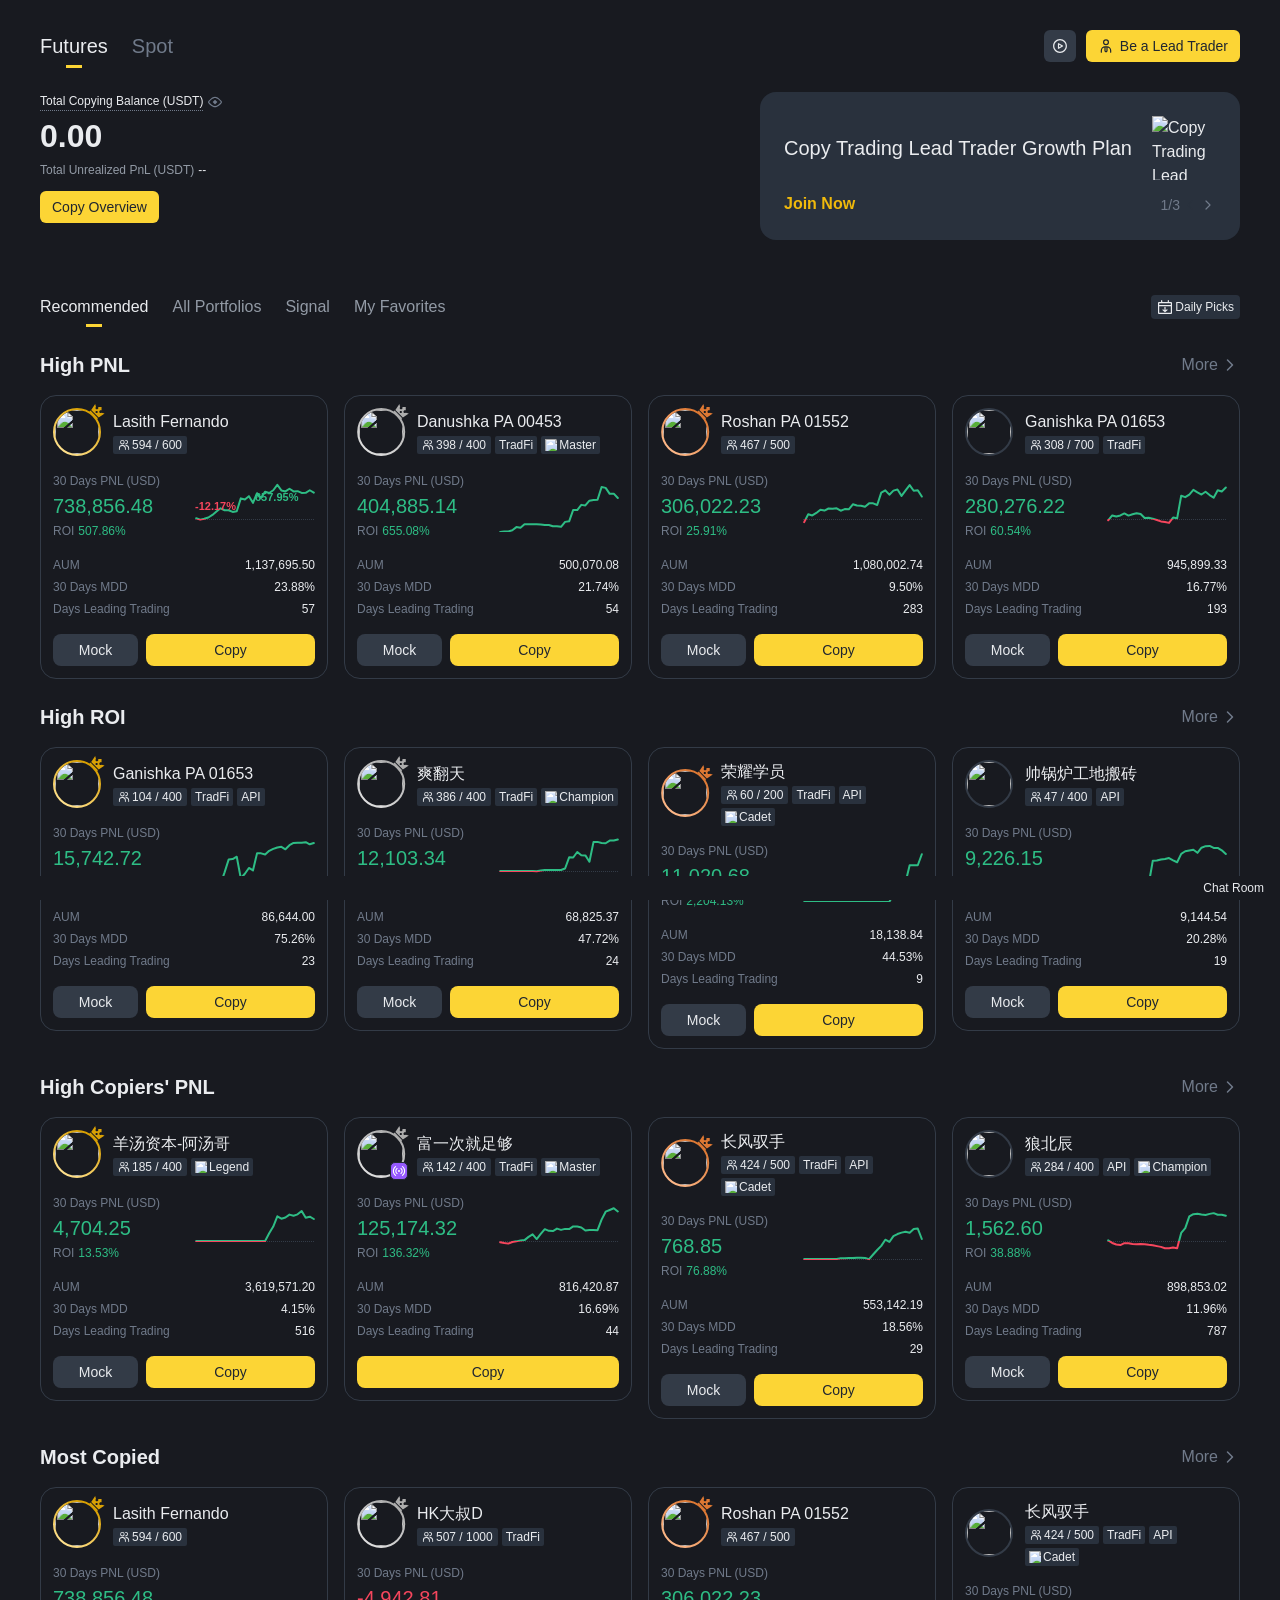
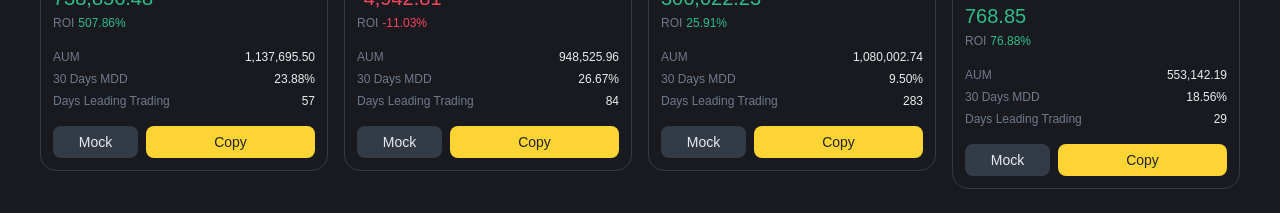
==== index.html @ b93cfc97 "Add files via upload" ====
<!doctype html>

<html bn-lang="en" lang="en" dir="ltr" path-prefix="/en">
    <head>
        <meta http-equiv="Content-Type" content="text/html; charset=UTF-8" />
        <style>
            body {
                transition: opacity ease-in 0.2s;
            }
            body[unresolved] {
                opacity: 0;
                display: block;
                overflow: hidden;
                position: relative;
            }
        </style>
        <link
            rel="preload"
            href="https://bin.bnbstatic.com/static/fonts/bn/BinanceNova-Regular.woff2"
            as="font"
            type="font/woff2"
            crossorigin=""
            fetchpriority="high"
        />
        <link
            rel="preload"
            href="https://bin.bnbstatic.com/static/fonts/bn/BinanceNova-Medium.woff2"
            as="font"
            type="font/woff2"
            crossorigin=""
            fetchpriority="high"
        />
        <link
            rel="preload"
            href="https://bin.bnbstatic.com/static/fonts/bn/BinanceNova-SemiBold.woff2"
            as="font"
            type="font/woff2"
            crossorigin=""
            fetchpriority="high"
        />
        <meta
            name="viewport"
            content="width=device-width,minimum-scale=1,maximum-scale=1,initial-scale=1,user-scalable=no"
        />
        <meta
            name="viewport"
            content="width=device-width,minimum-scale=1,maximum-scale=1.0,initial-scale=1,user-scalable=no,viewport-fit=true"
            data-shuvi-head="true"
        />
        <title data-shuvi-head="true">
            Copy Trading | Copy Expert Traders Effortlessly and Maximize Crypto Profits | Binance
        </title>
        <meta
            name="description"
            content="Explore top Lead Traders on Binance Copy Trading platform, analyze their historical performance, and replicate their crypto strategies with one click. Become a Lead Trader, trade and manage portfolios, and earn rewards when others copy your trades."
            data-shuvi-head="true"
        />
        <meta
            name="keywords"
            content="Binance Copy Trading copy trading copy trading strategies crypto copy trading social trading cryptocurrency what is copy trading? best copy trading platform copy trading benefits top crypto traders"
            data-shuvi-head="true"
        />
        <meta property="og:type" content="website" data-shuvi-head="true" />
        <meta
            property="og:title"
            content="Copy Trading | Copy Expert Traders Effortlessly and Maximize Crypto Profits | Binance"
            data-shuvi-head="true"
        />
        <meta
            property="og:description"
            content="Explore top Lead Traders on Binance Copy Trading platform, analyze their historical performance, and replicate their crypto strategies with one click. Become a Lead Trader, trade and manage portfolios, and earn rewards when others copy your trades."
            data-shuvi-head="true"
        />
        <meta property="og:site_name" content="Binance" data-shuvi-head="true" />
        <meta
            property="og:image"
            content="https://public.bnbstatic.com/static/images/common/ogImage.jpg"
            data-shuvi-head="true"
        />
        <meta property="og:url" content="https://www.binance.com/copy-trading" data-shuvi-head="true" />
        <meta name="twitter:card" content="summary_large_image" data-shuvi-head="true" />
        <meta
            name="twitter:title"
            content="Copy Trading | Copy Expert Traders Effortlessly and Maximize Crypto Profits | Binance"
            data-shuvi-head="true"
        />
        <meta
            name="twitter:description"
            content="Explore top Lead Traders on Binance Copy Trading platform, analyze their historical performance, and replicate their crypto strategies with one click. Become a Lead Trader, trade and manage portfolios, and earn rewards when others copy your trades."
            data-shuvi-head="true"
        />
        <meta name="twitter:site" content="Binance" data-shuvi-head="true" />
        <meta
            name="twitter:image"
            content="https://public.bnbstatic.com/static/images/common/ogImage.jpg"
            data-shuvi-head="true"
        />
        <meta http-equiv="etag" content="660797c2944f00b6ccb6a50d0eedbff538c03b0d" />
        <meta name="msapplication-TileImage" content="https://bin.bnbstatic.com/static/images/bnb-for/brand.png" />
        <meta name="theme-color" content="#181A20" data-shuvi-head="true" />
        <meta name="robots" content="index, follow" data-shuvi-head="true" />
        <meta name="apple-mobile-web-app-status-bar-style" content="black" data-shuvi-head="true" />
        <meta name="apple-mobile-web-app-capable" content="yes" data-shuvi-head="true" />
        <meta name="format-detection" content="email=no" data-shuvi-head="true" />
        <link rel="preconnect" href="https://bin.bnbstatic.com/" crossorigin="anonymous" />
        <link rel="preconnect" href="https://public.bnbstatic.com/" crossorigin="anonymous" />
        <link
            rel="preload"
            as="script"
            href="./Copy Trading _ Copy Expert Traders Effortlessly and Maximize Crypto Profits _ Binance_files/polyfills.30f40572.js.download"
            fetchpriority="high"
        />
        <link
            rel="preload"
            as="script"
            href="./Copy Trading _ Copy Expert Traders Effortlessly and Maximize Crypto Profits _ Binance_files/webpack-runtime.ae3ab7d9.js.download"
            fetchpriority="high"
        />
        <link
            rel="preload"
            as="script"
            href="./Copy Trading _ Copy Expert Traders Effortlessly and Maximize Crypto Profits _ Binance_files/framework.2cdc33f1.js.download"
            fetchpriority="high"
        />
        <link
            rel="preload"
            as="script"
            href="./Copy Trading _ Copy Expert Traders Effortlessly and Maximize Crypto Profits _ Binance_files/main.e9a07ed1.js.download"
            fetchpriority="high"
        />
        <link
            rel="preload"
            as="script"
            href="./Copy Trading _ Copy Expert Traders Effortlessly and Maximize Crypto Profits _ Binance_files/essential@0.3.72.js.download"
        />
        <link
            rel="preload"
            as="script"
            href="./Copy Trading _ Copy Expert Traders Effortlessly and Maximize Crypto Profits _ Binance_files/vendor.umd.0.0.13.production.min.18.2.0.js.download"
        />
        <link rel="preload" href="https://bin.bnbstatic.com/static/chunks/layout-7aa9.864e4497.js" as="script" />
        <link rel="preload" href="https://bin.bnbstatic.com/static/chunks/page-ea36.bf820234.js" as="script" />
        <link
            rel="preload"
            as="fetch"
            crossorigin="anonymous"
            href="https://bin.bnbstatic.com/api/i18n/-/web/cms/en/Binance-copy-trading"
        />
        <link
            rel="preload"
            as="fetch"
            crossorigin="anonymous"
            href="https://bin.bnbstatic.com/api/i18n/-/web/cms/en/futures-ui"
        />
        <link
            rel="preload"
            as="fetch"
            crossorigin="anonymous"
            href="https://bin.bnbstatic.com/api/i18n/-/web/cms/en/trade-ui"
        />
        <link
            rel="preload"
            as="fetch"
            crossorigin="anonymous"
            href="https://bin.bnbstatic.com/api/i18n/-/web/cms/en/asset-transfer"
        />
        <link
            rel="preload"
            as="fetch"
            crossorigin="anonymous"
            href="https://bin.bnbstatic.com/api/i18n/-/web/cms/en/widget-common"
        />
        <link
            rel="preload"
            as="fetch"
            crossorigin="anonymous"
            href="https://bin.bnbstatic.com/api/i18n/-/web/cms/en/Navigation"
        />
        <link
            rel="preload"
            as="fetch"
            crossorigin="anonymous"
            href="https://bin.bnbstatic.com/api/i18n/-/web/cms/en/futures-navigation"
        />
        <link
            rel="preload"
            as="fetch"
            crossorigin="anonymous"
            href="https://bin.bnbstatic.com/api/i18n/-/web/cms/en/profile"
        />
        <link
            rel="preload"
            as="fetch"
            crossorigin="anonymous"
            href="https://bin.bnbstatic.com/api/i18n/-/web/cms/en/futures-widget"
        />
        <link
            rel="preload"
            as="script"
            href="./Copy Trading _ Copy Expert Traders Effortlessly and Maximize Crypto Profits _ Binance_files/common-widget-icon@1.0.7.js.download"
        />
        <link
            rel="preload"
            as="script"
            href="./Copy Trading _ Copy Expert Traders Effortlessly and Maximize Crypto Profits _ Binance_files/themis@1.0.0.js.download"
        />
        <link
            rel="preload"
            as="script"
            href="./Copy Trading _ Copy Expert Traders Effortlessly and Maximize Crypto Profits _ Binance_files/vendor@1.5.88.min.js.download"
        />
        <link
            rel="preload"
            as="script"
            href="./Copy Trading _ Copy Expert Traders Effortlessly and Maximize Crypto Profits _ Binance_files/utils@1.5.88.min.js.download"
        />
        <link
            rel="preload"
            as="script"
            href="./Copy Trading _ Copy Expert Traders Effortlessly and Maximize Crypto Profits _ Binance_files/data@1.5.88.min.js.download"
        />
        <link
            rel="preload"
            as="script"
            href="./Copy Trading _ Copy Expert Traders Effortlessly and Maximize Crypto Profits _ Binance_files/common@1.5.88.min.js.download"
        />
        <link
            rel="preload"
            as="script"
            href="./Copy Trading _ Copy Expert Traders Effortlessly and Maximize Crypto Profits _ Binance_files/header-data-prepare@1.5.88.min.js.download"
        />
        <link
            rel="preload"
            as="script"
            href="./Copy Trading _ Copy Expert Traders Effortlessly and Maximize Crypto Profits _ Binance_files/remote-config.js.download"
        />
        <link
            rel="preload"
            as="script"
            href="./Copy Trading _ Copy Expert Traders Effortlessly and Maximize Crypto Profits _ Binance_files/common-widget-render-control@1.5.88.min.js.download"
        />
        <link rel="shortcut icon" href="https://bin.bnbstatic.com/static/images/common/favicon.ico" />
        <link rel="apple-touch-icon" href="https://bin.bnbstatic.com/static/images/bnb-for/brand.png" />
        <link rel="icon" href="https://bin.bnbstatic.com/static/images/bnb-for/brand.png" />
        <link rel="alternate" hreflang="es-NI" href="https://www.binance.com/es-LA/copy-trading" />
        <link rel="alternate" hreflang="es-VI" href="https://www.binance.com/es/copy-trading" />
        <link rel="alternate" hreflang="es-VG" href="https://www.binance.com/es/copy-trading" />
        <link rel="alternate" hreflang="es-MX" href="https://www.binance.com/es-MX/copy-trading" />
        <link rel="alternate" hreflang="fr-MG" href="https://www.binance.com/fr-AF/copy-trading" />
        <link rel="alternate" hreflang="es-VE" href="https://www.binance.com/es-LA/copy-trading" />
        <link rel="alternate" hreflang="kk-KZ" href="https://www.binance.com/kk-KZ/copy-trading" />
        <link rel="alternate" hreflang="es-ES" href="https://www.binance.com/es/copy-trading" />
        <link rel="alternate" hreflang="ar-BH" href="https://www.binance.com/ar/copy-trading" />
        <link rel="alternate" hreflang="es-VC" href="https://www.binance.com/es/copy-trading" />
        <link rel="alternate" hreflang="es-UY" href="https://www.binance.com/es-LA/copy-trading" />
        <link rel="alternate" hreflang="es-MQ" href="https://www.binance.com/es-LA/copy-trading" />
        <link rel="alternate" hreflang="pt-BR" href="https://www.binance.com/pt-BR/copy-trading" />
        <link rel="alternate" hreflang="en-TR" href="https://www.binance.com/en-TR/copy-trading" />
        <link rel="alternate" hreflang="es-MS" href="https://www.binance.com/es-LA/copy-trading" />
        <link rel="alternate" hreflang="es-MF" href="https://www.binance.com/es-LA/copy-trading" />
        <link rel="alternate" hreflang="lo-LA" href="https://www.binance.com/lo-LA/copy-trading" />
        <link rel="alternate" hreflang="fr-CM" href="https://www.binance.com/fr-AF/copy-trading" />
        <link rel="alternate" hreflang="fr-CI" href="https://www.binance.com/fr-AF/copy-trading" />
        <link rel="alternate" hreflang="fr-CF" href="https://www.binance.com/fr-AF/copy-trading" />
        <link rel="alternate" hreflang="fr-CG" href="https://www.binance.com/fr-AF/copy-trading" />
        <link rel="alternate" hreflang="fr-ST" href="https://www.binance.com/fr-AF/copy-trading" />
        <link rel="alternate" hreflang="fr-CD" href="https://www.binance.com/fr-AF/copy-trading" />
        <link rel="alternate" hreflang="si-LK" href="https://www.binance.com/si-LK/copy-trading" />
        <link rel="alternate" hreflang="fr-KM" href="https://www.binance.com/fr-AF/copy-trading" />
        <link rel="alternate" hreflang="en-KZ" href="https://www.binance.com/en-KZ/copy-trading" />
        <link rel="alternate" hreflang="es-DO" href="https://www.binance.com/es-LA/copy-trading" />
        <link rel="alternate" hreflang="fr" href="https://www.binance.com/fr/copy-trading" />
        <link rel="alternate" hreflang="es-DM" href="https://www.binance.com/es-LA/copy-trading" />
        <link rel="alternate" hreflang="ar-AE" href="https://www.binance.com/ar/copy-trading" />
        <link rel="alternate" hreflang="fr-TG" href="https://www.binance.com/fr-AF/copy-trading" />
        <link rel="alternate" hreflang="fr-TF" href="https://www.binance.com/fr-AF/copy-trading" />
        <link rel="alternate" hreflang="az-AZ" href="https://www.binance.com/az-AZ/copy-trading" />
        <link rel="alternate" hreflang="fr-TD" href="https://www.binance.com/fr-AF/copy-trading" />
        <link rel="alternate" hreflang="en-GB" href="https://www.binance.com/en-GB/copy-trading" />
        <link rel="alternate" hreflang="es-PA" href="https://www.binance.com/es-LA/copy-trading" />
        <link rel="alternate" hreflang="vi" href="https://www.binance.com/vi/copy-trading" />
        <link rel="alternate" hreflang="en-NZ" href="https://www.binance.com/en-NZ/copy-trading" />
        <link rel="alternate" hreflang="es-PE" href="https://www.binance.com/es-LA/copy-trading" />
        <link rel="alternate" hreflang="es" href="https://www.binance.com/es/copy-trading" />
        <link rel="alternate" hreflang="es-GP" href="https://www.binance.com/es-LA/copy-trading" />
        <link rel="alternate" hreflang="fr-GA" href="https://www.binance.com/fr-AF/copy-trading" />
        <link rel="alternate" hreflang="en" href="https://www.binance.com/en/copy-trading" />
        <link rel="alternate" hreflang="es-GT" href="https://www.binance.com/es-LA/copy-trading" />
        <link rel="alternate" hreflang="en-NG" href="https://www.binance.com/en-NG/copy-trading" />
        <link rel="alternate" hreflang="es-GD" href="https://www.binance.com/es-LA/copy-trading" />
        <link rel="alternate" hreflang="fr-ML" href="https://www.binance.com/fr-AF/copy-trading" />
        <link rel="alternate" hreflang="fr-NE" href="https://www.binance.com/fr-AF/copy-trading" />
        <link rel="alternate" hreflang="uk-UA" href="https://www.binance.com/uk-UA/copy-trading" />
        <link rel="alternate" hreflang="de" href="https://www.binance.com/de/copy-trading" />
        <link rel="alternate" hreflang="es-BB" href="https://www.binance.com/es-LA/copy-trading" />
        <link rel="alternate" hreflang="es-AR" href="https://www.binance.com/es-AR/copy-trading" />
        <link rel="alternate" hreflang="es-AW" href="https://www.binance.com/es-LA/copy-trading" />
        <link rel="alternate" hreflang="fr-YT" href="https://www.binance.com/fr-AF/copy-trading" />
        <link rel="alternate" hreflang="es-AI" href="https://www.binance.com/es-LA/copy-trading" />
        <link rel="alternate" hreflang="es-AG" href="https://www.binance.com/es-LA/copy-trading" />
        <link rel="alternate" hreflang="fr-GQ" href="https://www.binance.com/fr-AF/copy-trading" />
        <link rel="alternate" hreflang="fr-GN" href="https://www.binance.com/fr-AF/copy-trading" />
        <link rel="alternate" hreflang="es-HT" href="https://www.binance.com/es-LA/copy-trading" />
        <link rel="alternate" hreflang="es-PY" href="https://www.binance.com/es-LA/copy-trading" />
        <link rel="alternate" hreflang="ru-KZ" href="https://www.binance.com/ru-KZ/copy-trading" />
        <link rel="alternate" hreflang="es-PR" href="https://www.binance.com/es-LA/copy-trading" />
        <link rel="alternate" hreflang="ru" href="https://www.binance.com/ru/copy-trading" />
        <link rel="alternate" hreflang="es-HN" href="https://www.binance.com/es-LA/copy-trading" />
        <link rel="alternate" hreflang="fr-GW" href="https://www.binance.com/fr-AF/copy-trading" />
        <link rel="alternate" hreflang="es-TT" href="https://www.binance.com/es-LA/copy-trading" />
        <link rel="alternate" hreflang="fr-BJ" href="https://www.binance.com/fr-AF/copy-trading" />
        <link rel="alternate" hreflang="ja" href="https://www.binance.com/ja/copy-trading" />
        <link rel="alternate" hreflang="es-CW" href="https://www.binance.com/es-LA/copy-trading" />
        <link rel="alternate" hreflang="es-CU" href="https://www.binance.com/es-LA/copy-trading" />
        <link rel="alternate" hreflang="fr-BF" href="https://www.binance.com/fr-AF/copy-trading" />
        <link rel="alternate" hreflang="es-LC" href="https://www.binance.com/es-LA/copy-trading" />
        <link rel="alternate" hreflang="ar" href="https://www.binance.com/ar/copy-trading" />
        <link rel="alternate" hreflang="es-CO" href="https://www.binance.com/es-LA/copy-trading" />
        <link rel="alternate" hreflang="fr-SN" href="https://www.binance.com/fr-AF/copy-trading" />
        <link rel="alternate" hreflang="es-CL" href="https://www.binance.com/es-LA/copy-trading" />
        <link rel="alternate" hreflang="en-JP" href="https://www.binance.com/en-JP/copy-trading" />
        <link rel="alternate" hreflang="en-BH" href="https://www.binance.com/en-BH/copy-trading" />
        <link rel="alternate" hreflang="ru-UA" href="https://www.binance.com/ru-UA/copy-trading" />
        <link rel="alternate" hreflang="es-TC" href="https://www.binance.com/es-LA/copy-trading" />
        <link rel="alternate" hreflang="es-CR" href="https://www.binance.com/es-LA/copy-trading" />
        <link rel="alternate" hreflang="es-KY" href="https://www.binance.com/es-LA/copy-trading" />
        <link rel="alternate" hreflang="es-SV" href="https://www.binance.com/es-LA/copy-trading" />
        <link rel="alternate" hreflang="es-KN" href="https://www.binance.com/es-LA/copy-trading" />
        <link rel="alternate" hreflang="es-SX" href="https://www.binance.com/es-LA/copy-trading" />
        <link rel="alternate" hreflang="id" href="https://www.binance.com/id/copy-trading" />
        <link rel="alternate" hreflang="en-AU" href="https://www.binance.com/en-AU/copy-trading" />
        <link rel="alternate" hreflang="es-BS" href="https://www.binance.com/es-LA/copy-trading" />
        <link rel="alternate" hreflang="es-BZ" href="https://www.binance.com/es-LA/copy-trading" />
        <link rel="alternate" hreflang="zh-Hant" href="https://www.binance.com/zh-TC/copy-trading" />
        <link rel="alternate" hreflang="zh-Hans" href="https://www.binance.com/zh-CN/copy-trading" />
        <link rel="alternate" hreflang="es-BL" href="https://www.binance.com/es-LA/copy-trading" />
        <link rel="alternate" hreflang="es-BR" href="https://www.binance.com/es-LA/copy-trading" />
        <link rel="alternate" hreflang="es-BQ" href="https://www.binance.com/es-LA/copy-trading" />
        <link rel="alternate" hreflang="en-ZA" href="https://www.binance.com/en-ZA/copy-trading" />
        <link rel="alternate" hreflang="en-AE" href="https://www.binance.com/en-AE/copy-trading" />
        <link rel="alternate" hreflang="es-BO" href="https://www.binance.com/es-LA/copy-trading" />
        <link rel="alternate" hreflang="en-IN" href="https://www.binance.com/en-IN/copy-trading" />
        <link rel="alternate" hreflang="es-JM" href="https://www.binance.com/es-LA/copy-trading" />
        <link rel="alternate" hreflang="fr-RE" href="https://www.binance.com/fr-AF/copy-trading" />
        <link rel="alternate" hreflang="pt" href="https://www.binance.com/pt/copy-trading" />
        <link rel="alternate" hreflang="x-default" href="https://www.binance.com/en/copy-trading" />
        <link rel="canonical" href="https://www.binance.com/en/copy-trading" />
        <style nonce="" data-href="https://bin.bnbstatic.com/static/css/a250eba8.chunk.css">
            * {
                box-sizing: border-box;
                -webkit-tap-highlight-color: transparent;
                outline: 0;
                margin: 0;
                padding: 0;
            }
            body {
                -webkit-backface-visibility: hidden;
                backface-visibility: hidden;
                -webkit-touch-callout: none;
                -webkit-tap-highlight-color: transparent;
                -webkit-font-smoothing: antialiased;
                -moz-osx-font-smoothing: grayscale;
                font-weight: 400;
                line-height: 1.5;
            }
            main {
                display: block;
            }
            h1 {
                margin: 0.67em 0;
                font-size: 2em;
            }
            hr {
                box-sizing: content-box;
                height: 0;
                overflow: visible;
            }
            pre {
                font-family: monospace;
                font-size: 1em;
            }
            a {
                background-color: transparent;
            }
            abbr[title] {
                text-decoration: underline;
                border-bottom: none;
                -webkit-text-decoration: underline dotted;
                text-decoration: underline dotted;
            }
            b,
            strong {
                font-weight: bolder;
            }
            code,
            kbd,
            samp {
                font-family: monospace;
                font-size: 1em;
            }
            small {
                font-size: 80%;
            }
            sub,
            sup {
                vertical-align: baseline;
                font-size: 75%;
                line-height: 0;
                position: relative;
            }
            sub {
                bottom: -0.25em;
            }
            sup {
                top: -0.5em;
            }
            img {
                border-style: none;
            }
            button,
            input,
            optgroup,
            select,
            textarea {
                margin: 0;
                font-family: inherit;
                font-size: 100%;
                line-height: 1.15;
            }
            button,
            input {
                overflow: visible;
            }
            button,
            select {
                text-transform: none;
            }
            button {
                -webkit-appearance: button;
            }
            [type="button"] {
                -webkit-appearance: button;
            }
            [type="reset"] {
                -webkit-appearance: button;
            }
            [type="submit"] {
                -webkit-appearance: button;
            }
            button::-moz-focus-inner {
                border-style: none;
                padding: 0;
            }
            [type="button"]::-moz-focus-inner {
                border-style: none;
                padding: 0;
            }
            [type="reset"]::-moz-focus-inner {
                border-style: none;
                padding: 0;
            }
            [type="submit"]::-moz-focus-inner {
                border-style: none;
                padding: 0;
            }
            button:-moz-focusring {
                outline: 1px dotted buttontext;
            }
            [type="button"]:-moz-focusring {
                outline: 1px dotted buttontext;
            }
            [type="reset"]:-moz-focusring {
                outline: 1px dotted buttontext;
            }
            [type="submit"]:-moz-focusring {
                outline: 1px dotted buttontext;
            }
            fieldset {
                padding: 0.35em 0.75em 0.625em;
            }
            legend {
                box-sizing: border-box;
                color: inherit;
                white-space: normal;
                max-width: 100%;
                padding: 0;
                display: table;
            }
            progress {
                vertical-align: baseline;
            }
            textarea {
                overflow: auto;
            }
            [type="checkbox"] {
                box-sizing: border-box;
                padding: 0;
            }
            [type="radio"] {
                box-sizing: border-box;
                padding: 0;
            }
            [type="number"]::-webkit-inner-spin-button {
                height: auto;
            }
            [type="number"]::-webkit-outer-spin-button {
                height: auto;
            }
            [type="search"] {
                -webkit-appearance: textfield;
                outline-offset: -2px;
            }
            [type="search"]::-webkit-search-decoration {
                -webkit-appearance: none;
            }
            ::-webkit-file-upload-button {
                -webkit-appearance: button;
                font: inherit;
            }
            details {
                display: block;
            }
            summary {
                display: list-item;
            }
            template,
            [hidden] {
                display: none;
            }
            @keyframes zoom-in {
                0% {
                    transform: scale(0.95);
                }
                66% {
                    transform: scale(1.05);
                }
                to {
                    transform: scale(1);
                }
            }
            @keyframes fade-in {
                0% {
                    opacity: 0;
                }
                95%,
                to {
                    opacity: 1;
                }
            }
            @keyframes fade-out {
                0% {
                    opacity: 1;
                }
                95%,
                to {
                    opacity: 0;
                }
            }
            @keyframes spin {
                0% {
                    transform: rotate(0);
                }
                to {
                    transform: rotate(360deg);
                }
            }
            @keyframes spin-dash {
                0% {
                    stroke-dasharray: 1 200;
                    stroke-dashoffset: 0;
                }
                50% {
                    stroke-dasharray: 90 150;
                    stroke-dashoffset: -40px;
                }
                to {
                    stroke-dasharray: 90 150;
                    stroke-dashoffset: -120px;
                }
            }
            @keyframes spin-scaleY {
                0%,
                40%,
                to {
                    transform: scaleY(0.4);
                }
                20% {
                    transform: scaleY(1);
                }
            }
            @keyframes jump-scaleY {
                0% {
                    transform: translateY(0) scaleY(1);
                }
                7.5% {
                    transform: translateY(-120%) scaleY(2);
                }
                15%,
                35% {
                    transform: translateY(-120%) scaleY(0.5);
                }
                43.5% {
                    transform: translateY(0) scaleY(2);
                }
                52.5%,
                72.5% {
                    transform: translateY(120%) scaleY(0.5);
                }
                80%,
                to {
                    transform: translateY(0) scaleY(1);
                }
            }
            @keyframes blink {
                0%,
                to {
                    opacity: 0;
                }
                50% {
                    opacity: 1;
                }
            }
            @keyframes skeleton-loading {
                0% {
                    background-position: 100%;
                }
                to {
                    background-position: 0;
                }
            }
            .rc-upload {
                display: inline-flex;
            }
            body {
                --animation-duration-fast: 0.1s;
                --animation-duration-base: 0.25s;
                --animation-duration-slow: 0.4s;
                --zindex-mask: 10;
                --zindex-menu: 1000;
                --zindex-header: 1001;
                --zindex-dropdown: 1200;
                --zindex-modal: 1200;
                --zindex-backTop: 1225;
                --zindex-calendar: 1250;
                --zindex-mobilePop: 1275;
                --zindex-notification: 1300;
                --zindex-alert: 1350;
                --zindex-tooltip: 1400;
                --zindex-coachmark: 1400;
                --zindex-drawer: 9999;
                --radii-2xs: 2px;
                --radii-xs: 4px;
                --radii-s: 6px;
                --radii-m: 8px;
                --radii-l: 10px;
                --radii-2l: 12px;
                --radii-xl: 16px;
                --radii-2xl: 30px;
                --radii-circle: 100em;
                --space-7xs: -2px;
                --space-6xs: 0;
                --space-5xs: 2px;
                --space-4xs: 4px;
                --space-3xs: 5px;
                --space-2xs: 8px;
                --space-xs: 10px;
                --space-s: 12px;
                --space-m: 15px;
                --space-l: 20px;
                --space-xl: 24px;
                --space-2xl: 28px;
                --space-3xl: 32px;
                --space-4xl: 36px;
                --space-5xl: 40px;
                --space-mm: 16px;
                --scroll-pad: 2px;
                --scroll-size: 10px;
            }
            body::-webkit-scrollbar-thumb:active {
                --scroll-pad: 0;
            }
            body * {
                --scroll-size: 6px;
                --scroll-pad: 1px;
            }
            body,
            body * {
                --scroll-bg: transparent;
                --scroll-color: var(--color-DisableText);
            }
            body::-webkit-scrollbar {
                width: var(--scroll-size);
                height: var(--scroll-size);
                background-color: var(--scroll-bg);
            }
            body ::-webkit-scrollbar {
                width: var(--scroll-size);
                height: var(--scroll-size);
                background-color: var(--scroll-bg);
            }
            body::-webkit-scrollbar-thumb {
                border-style: solid;
                border-color: var(--scroll-bg);
                border-width: var(--scroll-pad);
                background-color: var(--scroll-color);
                background-clip: padding-box;
                border-radius: 20px;
            }
            body ::-webkit-scrollbar-thumb {
                border-style: solid;
                border-color: var(--scroll-bg);
                border-width: var(--scroll-pad);
                background-color: var(--scroll-color);
                background-clip: padding-box;
                border-radius: 20px;
            }
            body::-webkit-scrollbar-corner {
                background-color: var(--scroll-bg);
            }
            body ::-webkit-scrollbar-corner {
                background-color: var(--scroll-bg);
            }
            @supports not selector(*::-webkit-scrollbar-thumb) {
                body,
                body * {
                    scrollbar-width: thin;
                    scrollbar-color: var(--scroll-color) var(--scroll-bg);
                }
            }
            @media only screen and (min-width: 768px) {
                body {
                    --space-3xs: 6px;
                    --space-m: 16px;
                }
                body::-webkit-scrollbar-thumb:hover {
                    --scroll-pad: 0;
                }
            }
            .theme-root {
                background: var(--color-BasicBg);
                color: var(--color-PrimaryText);
                --shadow-shadow1: var(--shadow1-layer1), var(--shadow1-layer2);
                --shadow-shadow2: var(--shadow2-layer1), var(--shadow2-layer2), var(--shadow2-layer3);
            }
            .theme-root.dark,
            .theme-root.midnight {
                --shadow1-layer1: 0px 0px 1px rgba(94, 102, 115, 0.8);
                --shadow1-layer2: 0px 3px 6px rgba(0, 0, 0, 0.04);
                --shadow2-layer1: -2px 0px 14px rgba(0, 0, 0, 0.4);
                --shadow2-layer2: 0px 0px 6px rgba(0, 0, 0, 0.2);
                --shadow2-layer3: inset 0px 0px 2px rgba(255, 255, 255, 0.2);
            }
            .theme-root.light {
                --shadow1-layer1: 0px 1px 6px rgba(24, 26, 32, 0.1);
                --shadow1-layer2: 0px 3px 6px rgba(71, 77, 87, 0.04);
                --shadow2-layer1: 0px 8px 32px rgba(17, 17, 26, 0.05);
                --shadow2-layer2: 0px 4px 16px rgba(17, 17, 26, 0.1);
                --shadow2-layer3: inset 0px 0px 0px transparent;
            }
            @media only screen and (min-width: 768px) {
                .theme-root.dark,
                .theme-root.midnight {
                    --shadow3-layer1: 0px 16px 32px rgba(0, 0, 0, 0.16);
                    --shadow3-layer2: 0px 8px 16px rgba(0, 0, 0, 0.16);
                    --shadow3-layer3: inset 0px 0px 1px rgba(94, 102, 115, 0.9);
                    --shadow-shadow3: var(--shadow3-layer1), var(--shadow3-layer2), var(--shadow3-layer3);
                    --shadow-shadow4: 0px 8px 16px rgba(24, 26, 32, 0.16);
                }
                .theme-root.light {
                    --shadow3-layer1: 0px 0px 1px rgba(24, 26, 32, 0.1);
                    --shadow3-layer2: 0px 16px 32px rgba(71, 77, 87, 0.16);
                    --shadow3-layer3: 0px 8px 16px rgba(24, 26, 32, 0.16);
                    --shadow-shadow3: var(--shadow3-layer1), var(--shadow3-layer2), var(--shadow3-layer3);
                    --shadow-shadow4: 0px 8px 16px rgba(24, 26, 32, 0.16);
                }
            }
            .theme-root.rtl {
                direction: rtl;
            }
            .t-BNDS-Display1-Black {
                font-size: 40px;
                font-weight: 900;
                line-height: 48px;
            }
            @media only screen and (min-width: 768px) {
                .t-BNDS-Display1-Black {
                    font-size: 40px;
                    font-weight: 900;
                    line-height: 48px;
                }
            }
            .t-BNDS-Display1-Semi {
                font-size: 40px;
                font-weight: 600;
                line-height: 48px;
            }
            @media only screen and (min-width: 768px) {
                .t-BNDS-Display1-Semi {
                    font-size: 40px;
                    font-weight: 600;
                    line-height: 48px;
                }
            }
            .t-BNDS-Display2-Semi {
                font-size: 36px;
                font-weight: 600;
                line-height: 44px;
            }
            @media only screen and (min-width: 768px) {
                .t-BNDS-Display2-Semi {
                    font-size: 36px;
                    font-weight: 600;
                    line-height: 44px;
                }
            }
            .t-BNDS-Display3-Semi {
                font-size: 32px;
                font-weight: 600;
                line-height: 40px;
            }
            @media only screen and (min-width: 768px) {
                .t-BNDS-Display3-Semi {
                    font-size: 32px;
                    font-weight: 600;
                    line-height: 40px;
                }
            }
            .t-BNDS-Headline1-Black {
                font-size: 28px;
                font-weight: 900;
                line-height: 36px;
            }
            @media only screen and (min-width: 768px) {
                .t-BNDS-Headline1-Black {
                    font-size: 28px;
                    font-weight: 900;
                    line-height: 36px;
                }
            }
            .t-BNDS-Headline1-Semi {
                font-size: 28px;
                font-weight: 600;
                line-height: 36px;
            }
            @media only screen and (min-width: 768px) {
                .t-BNDS-Headline1-Semi {
                    font-size: 28px;
                    font-weight: 600;
                    line-height: 36px;
                }
            }
            .t-BNDS-Headline2-Black {
                font-size: 24px;
                font-weight: 900;
                line-height: 34px;
            }
            @media only screen and (min-width: 768px) {
                .t-BNDS-Headline2-Black {
                    font-size: 24px;
                    font-weight: 900;
                    line-height: 34px;
                }
            }
            .t-BNDS-Headline2-Semi {
                font-size: 24px;
                font-weight: 600;
                line-height: 34px;
            }
            @media only screen and (min-width: 768px) {
                .t-BNDS-Headline2-Semi {
                    font-size: 24px;
                    font-weight: 600;
                    line-height: 34px;
                }
            }
            .t-BNDS-Headline3-Black {
                font-size: 22px;
                font-weight: 900;
                line-height: 32px;
            }
            @media only screen and (min-width: 768px) {
                .t-BNDS-Headline3-Black {
                    font-size: 22px;
                    font-weight: 900;
                    line-height: 32px;
                }
            }
            .t-BNDS-Headline3-Semi {
                font-size: 22px;
                font-weight: 600;
                line-height: 32px;
            }
            @media only screen and (min-width: 768px) {
                .t-BNDS-Headline3-Semi {
                    font-size: 22px;
                    font-weight: 600;
                    line-height: 32px;
                }
            }
            .t-BNDS-Title1-Semi {
                font-size: 20px;
                font-weight: 600;
                line-height: 28px;
            }
            @media only screen and (min-width: 768px) {
                .t-BNDS-Title1-Semi {
                    font-size: 20px;
                    font-weight: 600;
                    line-height: 28px;
                }
            }
            .t-BNDS-Title1-Medium {
                font-size: 20px;
                font-weight: 500;
                line-height: 28px;
            }
            @media only screen and (min-width: 768px) {
                .t-BNDS-Title1-Medium {
                    font-size: 20px;
                    font-weight: 500;
                    line-height: 28px;
                }
            }
            .t-BNDS-Title2-Semi {
                font-size: 20px;
                font-weight: 600;
                line-height: 26px;
            }
            @media only screen and (min-width: 768px) {
                .t-BNDS-Title2-Semi {
                    font-size: 20px;
                    font-weight: 600;
                    line-height: 26px;
                }
            }
            .t-BNDS-Title2-Medium {
                font-size: 18px;
                font-weight: 500;
                line-height: 26px;
            }
            @media only screen and (min-width: 768px) {
                .t-BNDS-Title2-Medium {
                    font-size: 18px;
                    font-weight: 500;
                    line-height: 26px;
                }
            }
            .t-BNDS-Title3-Semi {
                font-size: 16px;
                font-weight: 600;
                line-height: 24px;
            }
            @media only screen and (min-width: 768px) {
                .t-BNDS-Title3-Semi {
                    font-size: 16px;
                    font-weight: 600;
                    line-height: 24px;
                }
            }
            .t-BNDS-Title3-Medium {
                font-size: 16px;
                font-weight: 500;
                line-height: 24px;
            }
            @media only screen and (min-width: 768px) {
                .t-BNDS-Title3-Medium {
                    font-size: 16px;
                    font-weight: 500;
                    line-height: 24px;
                }
            }
            .t-BNDS-Title3M-Medium {
                font-size: 18px;
                font-weight: 500;
                line-height: 24px;
            }
            @media only screen and (min-width: 768px) {
                .t-BNDS-Title3M-Medium {
                    font-size: 18px;
                    font-weight: 500;
                    line-height: 24px;
                }
            }
            .t-BNDS-TitleSP1-Semi {
                font-size: 15px;
                font-weight: 600;
                line-height: 21px;
            }
            @media only screen and (min-width: 768px) {
                .t-BNDS-TitleSP1-Semi {
                    font-size: 15px;
                    font-weight: 600;
                    line-height: 21px;
                }
            }
            .t-BNDS-TitleSP1-Medium {
                font-size: 15px;
                font-weight: 500;
                line-height: 21px;
            }
            @media only screen and (min-width: 768px) {
                .t-BNDS-TitleSP1-Medium {
                    font-size: 15px;
                    font-weight: 500;
                    line-height: 21px;
                }
            }
            .t-BNDS-Title4-Semi {
                font-size: 14px;
                font-weight: 600;
                line-height: 22px;
            }
            @media only screen and (min-width: 768px) {
                .t-BNDS-Title4-Semi {
                    font-size: 14px;
                    font-weight: 600;
                    line-height: 22px;
                }
            }
            .t-BNDS-Title4-Medium {
                font-size: 14px;
                font-weight: 500;
                line-height: 22px;
            }
            @media only screen and (min-width: 768px) {
                .t-BNDS-Title4-Medium {
                    font-size: 14px;
                    font-weight: 500;
                    line-height: 22px;
                }
            }
            .t-BNDS-Title4M-Medium {
                font-size: 16px;
                font-weight: 500;
                line-height: 22px;
            }
            @media only screen and (min-width: 768px) {
                .t-BNDS-Title4M-Medium {
                    font-size: 16px;
                    font-weight: 500;
                    line-height: 22px;
                }
            }
            .t-BNDS-Title5-Medium {
                font-size: 12px;
                font-weight: 500;
                line-height: 18px;
            }
            @media only screen and (min-width: 768px) {
                .t-BNDS-Title5-Medium {
                    font-size: 12px;
                    font-weight: 500;
                    line-height: 18px;
                }
            }
            .t-BNDS-Title5M-Medium {
                font-size: 14px;
                font-weight: 500;
                line-height: 18px;
            }
            @media only screen and (min-width: 768px) {
                .t-BNDS-Title5M-Medium {
                    font-size: 14px;
                    font-weight: 500;
                    line-height: 18px;
                }
            }
            .t-BNDS-Body1-Regular {
                font-size: 20px;
                font-weight: 400;
                line-height: 28px;
            }
            @media only screen and (min-width: 768px) {
                .t-BNDS-Body1-Regular {
                    font-size: 20px;
                    font-weight: 400;
                    line-height: 28px;
                }
            }
            .t-BNDS-Body2-Regular {
                font-size: 18px;
                font-weight: 400;
                line-height: 26px;
            }
            @media only screen and (min-width: 768px) {
                .t-BNDS-Body2-Regular {
                    font-size: 18px;
                    font-weight: 400;
                    line-height: 26px;
                }
            }
            .t-BNDS-Body3-Regular {
                font-size: 16px;
                font-weight: 400;
                line-height: 24px;
            }
            @media only screen and (min-width: 768px) {
                .t-BNDS-Body3-Regular {
                    font-size: 16px;
                    font-weight: 400;
                    line-height: 24px;
                }
            }
            .t-BNDS-BodySP1-Regular {
                font-size: 15px;
                font-weight: 400;
                line-height: 21px;
            }
            @media only screen and (min-width: 768px) {
                .t-BNDS-BodySP1-Regular {
                    font-size: 15px;
                    font-weight: 400;
                    line-height: 21px;
                }
            }
            .t-BNDS-Body4-Regular {
                font-size: 14px;
                font-weight: 400;
                line-height: 22px;
            }
            @media only screen and (min-width: 768px) {
                .t-BNDS-Body4-Regular {
                    font-size: 14px;
                    font-weight: 400;
                    line-height: 22px;
                }
            }
            .t-BNDS-Body4M-Regular {
                font-size: 16px;
                font-weight: 400;
                line-height: 22px;
            }
            @media only screen and (min-width: 768px) {
                .t-BNDS-Body4M-Regular {
                    font-size: 16px;
                    font-weight: 400;
                    line-height: 22px;
                }
            }
            .t-BNDS-Body5-Regular {
                font-size: 12px;
                font-weight: 400;
                line-height: 18px;
            }
            @media only screen and (min-width: 768px) {
                .t-BNDS-Body5-Regular {
                    font-size: 12px;
                    font-weight: 400;
                    line-height: 18px;
                }
            }
            .t-BNDS-Body5M-Regular {
                font-size: 14px;
                font-weight: 400;
                line-height: 18px;
            }
            @media only screen and (min-width: 768px) {
                .t-BNDS-Body5M-Regular {
                    font-size: 14px;
                    font-weight: 400;
                    line-height: 18px;
                }
            }
            .t-BNDS-Caption1-Medium {
                font-size: 11px;
                font-weight: 500;
                line-height: 16px;
            }
            @media only screen and (min-width: 768px) {
                .t-BNDS-Caption1-Medium {
                    font-size: 11px;
                    font-weight: 500;
                    line-height: 16px;
                }
            }
            .t-BNDS-Caption1-Regular {
                font-size: 11px;
                font-weight: 400;
                line-height: 16px;
            }
            @media only screen and (min-width: 768px) {
                .t-BNDS-Caption1-Regular {
                    font-size: 11px;
                    font-weight: 400;
                    line-height: 16px;
                }
            }
            .t-BNDS-Caption2-Medium {
                font-size: 12px;
                font-weight: 500;
                line-height: 16px;
            }
            @media only screen and (min-width: 768px) {
                .t-BNDS-Caption2-Medium {
                    font-size: 12px;
                    font-weight: 500;
                    line-height: 16px;
                }
            }
            .t-BNDS-Caption2-Regular {
                font-size: 10px;
                font-weight: 400;
                line-height: 16px;
            }
            @media only screen and (min-width: 768px) {
                .t-BNDS-Caption2-Regular {
                    font-size: 10px;
                    font-weight: 400;
                    line-height: 16px;
                }
            }
            .t-BNDS-Caption2M-Regular {
                font-size: 12px;
                font-weight: 400;
                line-height: 16px;
            }
            @media only screen and (min-width: 768px) {
                .t-BNDS-Caption2M-Regular {
                    font-size: 12px;
                    font-weight: 400;
                    line-height: 16px;
                }
            }
            .text-truncate {
                text-overflow: ellipsis;
                white-space: nowrap;
                overflow: hidden;
            }
            .text-multiple1 {
                word-break: break-all;
                -webkit-line-clamp: 1;
                -webkit-box-orient: vertical;
                display: -webkit-box;
                overflow: hidden;
            }
            .text-multiple2 {
                word-break: break-all;
                -webkit-line-clamp: 2;
                -webkit-box-orient: vertical;
                display: -webkit-box;
                overflow: hidden;
            }
            .text-multiple3 {
                word-break: break-all;
                -webkit-line-clamp: 3;
                -webkit-box-orient: vertical;
                display: -webkit-box;
                overflow: hidden;
            }
            .typography-Headline1,
            .t-Headline1 {
                font-size: 40px;
                font-weight: 600;
                line-height: 56px;
            }
            @media only screen and (min-width: 768px) {
                .typography-Headline1,
                .t-Headline1 {
                    font-size: 56px;
                    font-weight: 600;
                    line-height: 64px;
                }
            }
            .typography-Headline2,
            .t-Headline2 {
                font-size: 36px;
                font-weight: 600;
                line-height: 44px;
            }
            @media only screen and (min-width: 768px) {
                .typography-Headline2,
                .t-Headline2 {
                    font-size: 48px;
                    font-weight: 600;
                    line-height: 56px;
                }
            }
            .typography-Headline3,
            .t-Headline3 {
                font-size: 28px;
                font-weight: 600;
                line-height: 40px;
            }
            @media only screen and (min-width: 768px) {
                .typography-Headline3,
                .t-Headline3 {
                    font-size: 40px;
                    font-weight: 600;
                    line-height: 48px;
                }
            }
            .typography-Headline4,
            .t-Headline4 {
                font-size: 24px;
                font-weight: 600;
                line-height: 32px;
            }
            @media only screen and (min-width: 768px) {
                .typography-Headline4,
                .t-Headline4 {
                    font-size: 32px;
                    font-weight: 600;
                    line-height: 40px;
                }
            }
            .typography-Headline5,
            .t-Headline5 {
                font-size: 20px;
                font-weight: 600;
                line-height: 28px;
            }
            @media only screen and (min-width: 768px) {
                .typography-Headline5,
                .t-Headline5 {
                    font-size: 28px;
                    font-weight: 600;
                    line-height: 36px;
                }
            }
            .typography-Headline6,
            .t-Headline6 {
                font-size: 18px;
                font-weight: 600;
                line-height: 28px;
            }
            @media only screen and (min-width: 768px) {
                .typography-Headline6,
                .t-Headline6 {
                    font-size: 24px;
                    font-weight: 600;
                    line-height: 32px;
                }
            }
            .typography-Subtitle1,
            .t-Subtitle1 {
                font-size: 20px;
                font-weight: 500;
                line-height: 26px;
            }
            @media only screen and (min-width: 768px) {
                .typography-Subtitle1,
                .t-Subtitle1 {
                    font-size: 20px;
                    font-weight: 600;
                    line-height: 28px;
                }
            }
            .typography-Subtitle2,
            .t-Subtitle2 {
                font-size: 20px;
                font-weight: 400;
                line-height: 28px;
            }
            @media only screen and (min-width: 768px) {
                .typography-Subtitle2,
                .t-Subtitle2 {
                    font-size: 20px;
                    font-weight: 500;
                    line-height: 28px;
                }
            }
            .typography-Subtitle3,
            .t-Subtitle3 {
                font-size: 16px;
                font-weight: 500;
                line-height: 24px;
            }
            @media only screen and (min-width: 768px) {
                .typography-Subtitle3,
                .t-Subtitle3 {
                    font-size: 16px;
                    font-weight: 500;
                    line-height: 24px;
                }
            }
            .typography-Subtitle4,
            .t-Subtitle4 {
                font-size: 14px;
                font-weight: 500;
                line-height: 20px;
            }
            @media only screen and (min-width: 768px) {
                .typography-Subtitle4,
                .t-Subtitle4 {
                    font-size: 14px;
                    font-weight: 500;
                    line-height: 22px;
                }
            }
            .typography-Subtitle5,
            .t-Subtitle5 {
                font-size: 12px;
                font-weight: 500;
                line-height: 18px;
            }
            @media only screen and (min-width: 768px) {
                .typography-Subtitle5,
                .t-Subtitle5 {
                    font-size: 12px;
                    font-weight: 500;
                    line-height: 20px;
                }
            }
            .typography-Body1,
            .t-Body1 {
                font-size: 16px;
                font-weight: 400;
                line-height: 24px;
            }
            @media only screen and (min-width: 768px) {
                .typography-Body1,
                .t-Body1 {
                    font-size: 20px;
                    font-weight: 400;
                    line-height: 28px;
                }
            }
            .typography-Body2,
            .t-Body2 {
                font-size: 14px;
                font-weight: 400;
                line-height: 22px;
            }
            @media only screen and (min-width: 768px) {
                .typography-Body2,
                .t-Body2 {
                    font-size: 16px;
                    font-weight: 400;
                    line-height: 24px;
                }
            }
            .typography-Body3,
            .t-Body3 {
                font-size: 14px;
                font-weight: 400;
                line-height: 22px;
            }
            @media only screen and (min-width: 768px) {
                .typography-Body3,
                .t-Body3 {
                    font-size: 14px;
                    font-weight: 400;
                    line-height: 20px;
                }
            }
            .typography-Btn_link1,
            .t-Btn_link1 {
                text-underline-offset: 2px;
                font-size: 16px;
                font-weight: 500;
                line-height: 24px;
                -webkit-text-decoration-line: none;
                text-decoration-line: none;
                -webkit-text-decoration-style: solid;
                text-decoration-style: solid;
                -webkit-text-decoration-color: currentColor;
                text-decoration-color: currentColor;
            }
            @media only screen and (min-width: 768px) {
                .typography-Btn_link1,
                .t-Btn_link1 {
                    text-underline-offset: 2px;
                    font-size: 20px;
                    line-height: 28px;
                    -webkit-text-decoration-line: underline;
                    text-decoration-line: underline;
                    -webkit-text-decoration-style: solid;
                    text-decoration-style: solid;
                    -webkit-text-decoration-color: currentColor;
                    text-decoration-color: currentColor;
                }
            }
            .typography-Btn_link2,
            .t-Btn_link2 {
                text-underline-offset: 2px;
                font-size: 14px;
                font-weight: 500;
                line-height: 22px;
                -webkit-text-decoration-line: none;
                text-decoration-line: none;
                -webkit-text-decoration-style: solid;
                text-decoration-style: solid;
                -webkit-text-decoration-color: currentColor;
                text-decoration-color: currentColor;
            }
            @media only screen and (min-width: 768px) {
                .typography-Btn_link2,
                .t-Btn_link2 {
                    text-underline-offset: 2px;
                    font-size: 14px;
                    font-weight: 500;
                    line-height: 20px;
                    -webkit-text-decoration-line: underline;
                    text-decoration-line: underline;
                    -webkit-text-decoration-style: solid;
                    text-decoration-style: solid;
                    -webkit-text-decoration-color: currentColor;
                    text-decoration-color: currentColor;
                }
            }
            .typography-Btn_link3,
            .t-Btn_link3 {
                text-underline-offset: 2px;
                font-size: 12px;
                font-weight: 500;
                line-height: 18px;
                -webkit-text-decoration-line: none;
                text-decoration-line: none;
                -webkit-text-decoration-style: solid;
                text-decoration-style: solid;
                -webkit-text-decoration-color: currentColor;
                text-decoration-color: currentColor;
            }
            @media only screen and (min-width: 768px) {
                .typography-Btn_link3,
                .t-Btn_link3 {
                    text-underline-offset: 2px;
                    font-size: 14px;
                    font-weight: 400;
                    line-height: 20px;
                    -webkit-text-decoration-line: underline;
                    text-decoration-line: underline;
                    -webkit-text-decoration-style: solid;
                    text-decoration-style: solid;
                    -webkit-text-decoration-color: currentColor;
                    text-decoration-color: currentColor;
                }
            }
            .typography-Btn_link4,
            .t-Btn_link4 {
                text-underline-offset: 2px;
                font-size: 12px;
                font-weight: 500;
                line-height: 18px;
                -webkit-text-decoration-line: none;
                text-decoration-line: none;
                -webkit-text-decoration-style: solid;
                text-decoration-style: solid;
                -webkit-text-decoration-color: currentColor;
                text-decoration-color: currentColor;
            }
            @media only screen and (min-width: 768px) {
                .typography-Btn_link4,
                .t-Btn_link4 {
                    text-underline-offset: 2px;
                    font-size: 12px;
                    font-weight: 400;
                    line-height: 16px;
                    -webkit-text-decoration-line: underline;
                    text-decoration-line: underline;
                    -webkit-text-decoration-style: solid;
                    text-decoration-style: solid;
                    -webkit-text-decoration-color: currentColor;
                    text-decoration-color: currentColor;
                }
            }
            .typography-Caption1,
            .t-Caption1 {
                font-size: 12px;
                font-weight: 500;
                line-height: 16px;
            }
            @media only screen and (min-width: 768px) {
                .typography-Caption1,
                .t-Caption1 {
                    font-size: 12px;
                    font-weight: 500;
                    line-height: 16px;
                }
            }
            .typography-Caption2,
            .t-Caption2 {
                font-size: 12px;
                font-weight: 400;
                line-height: 16px;
            }
            @media only screen and (min-width: 768px) {
                .typography-Caption2,
                .t-Caption2 {
                    font-size: 12px;
                    font-weight: 400;
                    line-height: 16px;
                }
            }
            .typography-Caption3,
            .t-Caption3 {
                font-size: 12px;
                font-weight: 400;
                line-height: 16px;
            }
            @media only screen and (min-width: 768px) {
                .typography-Caption3,
                .t-Caption3 {
                    font-size: 14px;
                    font-weight: 400;
                    line-height: 20px;
                }
            }
            .typography-Caption4,
            .t-Caption4 {
                font-size: 12px;
                font-weight: 500;
                line-height: 16px;
            }
            @media only screen and (min-width: 768px) {
                .typography-Caption4,
                .t-Caption4 {
                    font-size: 14px;
                    font-weight: 400;
                    line-height: 20px;
                }
            }
            .typography-Primary_num1,
            .t-Primary_num1 {
                font-size: 36px;
                font-weight: 600;
                line-height: 44px;
            }
            @media only screen and (min-width: 768px) {
                .typography-Primary_num1,
                .t-Primary_num1 {
                    font-size: 32px;
                    font-weight: 600;
                    line-height: 40px;
                }
            }
            .typography-Primary_num2,
            .t-Primary_num2 {
                font-size: 28px;
                font-weight: 600;
                line-height: 40px;
            }
            @media only screen and (min-width: 768px) {
                .typography-Primary_num2,
                .t-Primary_num2 {
                    font-size: 28px;
                    font-weight: 600;
                    line-height: 36px;
                }
            }
            .typography-Primary_num3,
            .t-Primary_num3 {
                font-size: 24px;
                font-weight: 400;
                line-height: 30px;
            }
            @media only screen and (min-width: 768px) {
                .typography-Primary_num3,
                .t-Primary_num3 {
                    font-size: 24px;
                    font-weight: 600;
                    line-height: 32px;
                }
            }
            .typography-Secondary_num1,
            .t-Secondary_num1 {
                font-size: 20px;
                font-weight: 500;
                line-height: 28px;
            }
            @media only screen and (min-width: 768px) {
                .typography-Secondary_num1,
                .t-Secondary_num1 {
                    font-size: 20px;
                    font-weight: 500;
                    line-height: 28px;
                }
            }
            .typography-Secondary_num2,
            .t-Secondary_num2 {
                font-size: 18px;
                font-weight: 500;
                line-height: 28px;
            }
            @media only screen and (min-width: 768px) {
                .typography-Secondary_num2,
                .t-Secondary_num2 {
                    font-size: 20px;
                    font-weight: 500;
                    line-height: 28px;
                }
            }
            .typography-Secondary_num3,
            .t-Secondary_num3 {
                font-size: 16px;
                font-weight: 500;
                line-height: 24px;
            }
            @media only screen and (min-width: 768px) {
                .typography-Secondary_num3,
                .t-Secondary_num3 {
                    font-size: 16px;
                    font-weight: 500;
                    line-height: 24px;
                }
            }
            .typography-Tertiary_num1,
            .t-Tertiary_num1 {
                font-size: 14px;
                font-weight: 500;
                line-height: 22px;
            }
            @media only screen and (min-width: 768px) {
                .typography-Tertiary_num1,
                .t-Tertiary_num1 {
                    font-size: 14px;
                    font-weight: 500;
                    line-height: 20px;
                }
            }
            .typography-Tertiary_num2,
            .t-Tertiary_num2 {
                font-size: 12px;
                font-weight: 500;
                line-height: 20px;
            }
            @media only screen and (min-width: 768px) {
                .typography-Tertiary_num2,
                .t-Tertiary_num2 {
                    font-size: 12px;
                    font-weight: 500;
                    line-height: 16px;
                }
            }
            .typography-Tertiary_num3,
            .t-Tertiary_num3 {
                font-size: 12px;
                font-weight: 400;
                line-height: 20px;
            }
            @media only screen and (min-width: 768px) {
                .typography-Tertiary_num3,
                .t-Tertiary_num3 {
                    font-size: 12px;
                    font-weight: 400;
                    line-height: 16px;
                }
            }
            .typography-title1,
            .t-title1 {
                font-size: 40px;
                font-weight: 600;
                line-height: 48px;
            }
            @media only screen and (min-width: 768px) {
                .typography-title1,
                .t-title1 {
                    font-size: 56px;
                    font-weight: 600;
                    line-height: 72px;
                }
            }
            .typography-title2,
            .t-title2 {
                font-size: 36px;
                font-weight: 600;
                line-height: 44px;
            }
            @media only screen and (min-width: 768px) {
                .typography-title2,
                .t-title2 {
                    font-size: 48px;
                    font-weight: 600;
                    line-height: 56px;
                }
            }
            .typography-headline0,
            .t-headline0 {
                font-size: 32px;
                font-weight: 600;
                line-height: 40px;
            }
            @media only screen and (min-width: 768px) {
                .typography-headline0,
                .t-headline0 {
                    font-size: 44px;
                    font-weight: 600;
                    line-height: 52px;
                }
            }
            .typography-headline1,
            .t-headline1 {
                font-size: 28px;
                font-weight: 600;
                line-height: 36px;
            }
            @media only screen and (min-width: 768px) {
                .typography-headline1,
                .t-headline1 {
                    font-size: 40px;
                    font-weight: 600;
                    line-height: 48px;
                }
            }
            .typography-headline2,
            .t-headline2 {
                font-size: 24px;
                font-weight: 600;
                line-height: 34px;
            }
            @media only screen and (min-width: 768px) {
                .typography-headline2,
                .t-headline2 {
                    font-size: 32px;
                    font-weight: 600;
                    line-height: 40px;
                }
            }
            .typography-headline2-1,
            .t-headline2-1 {
                font-size: 22px;
                font-weight: 600;
                line-height: 32px;
            }
            @media only screen and (min-width: 768px) {
                .typography-headline2-1,
                .t-headline2-1 {
                    font-size: 30px;
                    font-weight: 600;
                    line-height: 38px;
                }
            }
            .typography-headline3,
            .t-headline3 {
                font-size: 20px;
                font-weight: 600;
                line-height: 28px;
            }
            @media only screen and (min-width: 768px) {
                .typography-headline3,
                .t-headline3 {
                    font-size: 28px;
                    font-weight: 600;
                    line-height: 36px;
                }
            }
            .typography-headline4,
            .t-headline4 {
                font-size: 18px;
                font-weight: 600;
                line-height: 26px;
            }
            @media only screen and (min-width: 768px) {
                .typography-headline4,
                .t-headline4 {
                    font-size: 24px;
                    font-weight: 600;
                    line-height: 34px;
                }
            }
            .typography-headline5,
            .t-headline5 {
                font-size: 18px;
                font-weight: 600;
                line-height: 26px;
            }
            @media only screen and (min-width: 768px) {
                .typography-headline5,
                .t-headline5 {
                    font-size: 20px;
                    font-weight: 600;
                    line-height: 28px;
                }
            }
            .typography-headline6,
            .t-headline6 {
                font-size: 18px;
                font-weight: 500;
                line-height: 26px;
            }
            @media only screen and (min-width: 768px) {
                .typography-headline6,
                .t-headline6 {
                    font-size: 18px;
                    font-weight: 500;
                    line-height: 26px;
                }
            }
            .typography-subtitle4,
            .t-subtitle4 {
                font-size: 20px;
                font-weight: 500;
                line-height: 28px;
            }
            @media only screen and (min-width: 768px) {
                .typography-subtitle4,
                .t-subtitle4 {
                    font-size: 20px;
                    font-weight: 500;
                    line-height: 28px;
                }
            }
            .typography-subtitle5,
            .t-subtitle5 {
                font-size: 20px;
                font-weight: 400;
                line-height: 28px;
            }
            @media only screen and (min-width: 768px) {
                .typography-subtitle5,
                .t-subtitle5 {
                    font-size: 20px;
                    font-weight: 400;
                    line-height: 28px;
                }
            }
            .typography-subtitle6,
            .t-subtitle6 {
                font-size: 16px;
                font-weight: 600;
                line-height: 24px;
            }
            @media only screen and (min-width: 768px) {
                .typography-subtitle6,
                .t-subtitle6 {
                    font-size: 16px;
                    font-weight: 600;
                    line-height: 24px;
                }
            }
            .typography-subtitle7,
            .t-subtitle7 {
                font-size: 14px;
                font-weight: 600;
                line-height: 22px;
            }
            @media only screen and (min-width: 768px) {
                .typography-subtitle7,
                .t-subtitle7 {
                    font-size: 14px;
                    font-weight: 600;
                    line-height: 22px;
                }
            }
            .typography-subtitle1,
            .t-subtitle1 {
                font-size: 16px;
                font-weight: 500;
                line-height: 24px;
            }
            @media only screen and (min-width: 768px) {
                .typography-subtitle1,
                .t-subtitle1 {
                    font-size: 16px;
                    font-weight: 500;
                    line-height: 24px;
                }
            }
            .typography-subtitle2,
            .t-subtitle2 {
                font-size: 14px;
                font-weight: 500;
                line-height: 22px;
            }
            @media only screen and (min-width: 768px) {
                .typography-subtitle2,
                .t-subtitle2 {
                    font-size: 14px;
                    font-weight: 500;
                    line-height: 22px;
                }
            }
            .typography-subtitle3,
            .t-subtitle3 {
                font-size: 12px;
                font-weight: 500;
                line-height: 18px;
            }
            @media only screen and (min-width: 768px) {
                .typography-subtitle3,
                .t-subtitle3 {
                    font-size: 12px;
                    font-weight: 500;
                    line-height: 18px;
                }
            }
            .typography-body1,
            .t-body1 {
                font-size: 16px;
                font-weight: 400;
                line-height: 24px;
            }
            @media only screen and (min-width: 768px) {
                .typography-body1,
                .t-body1 {
                    font-size: 20px;
                    font-weight: 400;
                    line-height: 28px;
                }
            }
            .typography-body1-1,
            .t-body1-1 {
                font-size: 16px;
                font-weight: 400;
                line-height: 24px;
            }
            @media only screen and (min-width: 768px) {
                .typography-body1-1,
                .t-body1-1 {
                    font-size: 16px;
                    font-weight: 400;
                    line-height: 24px;
                }
            }
            .typography-body2,
            .t-body2 {
                font-size: 14px;
                font-weight: 400;
                line-height: 22px;
            }
            @media only screen and (min-width: 768px) {
                .typography-body2,
                .t-body2 {
                    font-size: 16px;
                    font-weight: 400;
                    line-height: 24px;
                }
            }
            .typography-body3,
            .t-body3 {
                font-size: 14px;
                font-weight: 400;
                line-height: 22px;
            }
            @media only screen and (min-width: 768px) {
                .typography-body3,
                .t-body3 {
                    font-size: 14px;
                    font-weight: 400;
                    line-height: 22px;
                }
            }
            .typography-body4,
            .t-body4 {
                font-size: 12px;
                font-weight: 500;
                line-height: 18px;
            }
            @media only screen and (min-width: 768px) {
                .typography-body4,
                .t-body4 {
                    font-size: 14px;
                    font-weight: 500;
                    line-height: 22px;
                }
            }
            .typography-body5,
            .t-body5 {
                font-size: 12px;
                font-weight: 400;
                line-height: 18px;
            }
            @media only screen and (min-width: 768px) {
                .typography-body5,
                .t-body5 {
                    font-size: 14px;
                    font-weight: 400;
                    line-height: 22px;
                }
            }
            .typography-btnLink1,
            .t-btnLink1 {
                text-underline-offset: 2px;
                font-size: 16px;
                font-weight: 500;
                line-height: 24px;
                -webkit-text-decoration-line: none;
                text-decoration-line: none;
                -webkit-text-decoration-style: solid;
                text-decoration-style: solid;
                -webkit-text-decoration-color: currentColor;
                text-decoration-color: currentColor;
            }
            @media only screen and (min-width: 768px) {
                .typography-btnLink1,
                .t-btnLink1 {
                    text-underline-offset: 2px;
                    font-size: 20px;
                    font-weight: 500;
                    line-height: 28px;
                    -webkit-text-decoration-line: underline;
                    text-decoration-line: underline;
                    -webkit-text-decoration-style: solid;
                    text-decoration-style: solid;
                    -webkit-text-decoration-color: currentColor;
                    text-decoration-color: currentColor;
                }
            }
            .typography-btnLink1-1,
            .t-btnLink1-1 {
                text-underline-offset: 2px;
                font-size: 14px;
                font-weight: 500;
                line-height: 22px;
                -webkit-text-decoration-line: none;
                text-decoration-line: none;
                -webkit-text-decoration-style: solid;
                text-decoration-style: solid;
                -webkit-text-decoration-color: currentColor;
                text-decoration-color: currentColor;
            }
            @media only screen and (min-width: 768px) {
                .typography-btnLink1-1,
                .t-btnLink1-1 {
                    text-underline-offset: 2px;
                    font-size: 16px;
                    font-weight: 500;
                    line-height: 24px;
                    -webkit-text-decoration-line: underline;
                    text-decoration-line: underline;
                    -webkit-text-decoration-style: solid;
                    text-decoration-style: solid;
                    -webkit-text-decoration-color: currentColor;
                    text-decoration-color: currentColor;
                }
            }
            .typography-btnLink2,
            .t-btnLink2 {
                text-underline-offset: 2px;
                font-size: 14px;
                font-weight: 500;
                line-height: 22px;
                -webkit-text-decoration-line: none;
                text-decoration-line: none;
                -webkit-text-decoration-style: solid;
                text-decoration-style: solid;
                -webkit-text-decoration-color: currentColor;
                text-decoration-color: currentColor;
            }
            @media only screen and (min-width: 768px) {
                .typography-btnLink2,
                .t-btnLink2 {
                    text-underline-offset: 2px;
                    font-size: 14px;
                    font-weight: 500;
                    line-height: 22px;
                    -webkit-text-decoration-line: underline;
                    text-decoration-line: underline;
                    -webkit-text-decoration-style: solid;
                    text-decoration-style: solid;
                    -webkit-text-decoration-color: currentColor;
                    text-decoration-color: currentColor;
                }
            }
            .typography-btnLink3,
            .t-btnLink3 {
                text-underline-offset: 2px;
                font-size: 12px;
                font-weight: 500;
                line-height: 18px;
                -webkit-text-decoration-line: none;
                text-decoration-line: none;
                -webkit-text-decoration-style: solid;
                text-decoration-style: solid;
                -webkit-text-decoration-color: currentColor;
                text-decoration-color: currentColor;
            }
            @media only screen and (min-width: 768px) {
                .typography-btnLink3,
                .t-btnLink3 {
                    text-underline-offset: 2px;
                    font-size: 14px;
                    font-weight: 400;
                    line-height: 22px;
                    -webkit-text-decoration-line: underline;
                    text-decoration-line: underline;
                    -webkit-text-decoration-style: solid;
                    text-decoration-style: solid;
                    -webkit-text-decoration-color: currentColor;
                    text-decoration-color: currentColor;
                }
            }
            .typography-btnLink4,
            .t-btnLink4 {
                text-underline-offset: 2px;
                font-size: 12px;
                font-weight: 500;
                line-height: 18px;
                -webkit-text-decoration-line: none;
                text-decoration-line: none;
                -webkit-text-decoration-style: solid;
                text-decoration-style: solid;
                -webkit-text-decoration-color: currentColor;
                text-decoration-color: currentColor;
            }
            @media only screen and (min-width: 768px) {
                .typography-btnLink4,
                .t-btnLink4 {
                    text-underline-offset: 2px;
                    font-size: 12px;
                    font-weight: 400;
                    line-height: 18px;
                    -webkit-text-decoration-line: underline;
                    text-decoration-line: underline;
                    -webkit-text-decoration-style: solid;
                    text-decoration-style: solid;
                    -webkit-text-decoration-color: currentColor;
                    text-decoration-color: currentColor;
                }
            }
            .typography-btnLink5,
            .t-btnLink5 {
                text-underline-offset: 2px;
                font-size: 12px;
                font-weight: 500;
                line-height: 18px;
                -webkit-text-decoration-line: none;
                text-decoration-line: none;
                -webkit-text-decoration-style: solid;
                text-decoration-style: solid;
                -webkit-text-decoration-color: currentColor;
                text-decoration-color: currentColor;
            }
            @media only screen and (min-width: 768px) {
                .typography-btnLink5,
                .t-btnLink5 {
                    text-underline-offset: 2px;
                    font-size: 12px;
                    font-weight: 500;
                    line-height: 18px;
                    -webkit-text-decoration-line: underline;
                    text-decoration-line: underline;
                    -webkit-text-decoration-style: solid;
                    text-decoration-style: solid;
                    -webkit-text-decoration-color: currentColor;
                    text-decoration-color: currentColor;
                }
            }
            .typography-caption0,
            .t-caption0 {
                font-size: 12px;
                font-weight: 500;
                line-height: 18px;
            }
            @media only screen and (min-width: 768px) {
                .typography-caption0,
                .t-caption0 {
                    font-size: 12px;
                    font-weight: 500;
                    line-height: 18px;
                }
            }
            .typography-caption1,
            .t-caption1 {
                font-size: 12px;
                font-weight: 400;
                line-height: 18px;
            }
            @media only screen and (min-width: 768px) {
                .typography-caption1,
                .t-caption1 {
                    font-size: 12px;
                    font-weight: 400;
                    line-height: 18px;
                }
            }
            .typography-caption1-1,
            .t-caption1-1 {
                font-size: 11px;
                font-weight: 500;
                line-height: 16px;
            }
            @media only screen and (min-width: 768px) {
                .typography-caption1-1,
                .t-caption1-1 {
                    font-size: 11px;
                    font-weight: 500;
                    line-height: 16px;
                }
            }
            .typography-caption1-2,
            .t-caption1-2 {
                font-size: 11px;
                font-weight: 400;
                line-height: 16px;
            }
            @media only screen and (min-width: 768px) {
                .typography-caption1-2,
                .t-caption1-2 {
                    font-size: 11px;
                    font-weight: 400;
                    line-height: 16px;
                }
            }
            .typography-caption2,
            .t-caption2 {
                font-size: 10px;
                font-weight: 400;
                line-height: 16px;
            }
            @media only screen and (min-width: 768px) {
                .typography-caption2,
                .t-caption2 {
                    font-size: 12px;
                    font-weight: 400;
                    line-height: 18px;
                }
            }
            .typography-caption3,
            .t-caption3 {
                font-size: 10px;
                font-weight: 500;
                line-height: 16px;
            }
            @media only screen and (min-width: 768px) {
                .typography-caption3,
                .t-caption3 {
                    font-size: 12px;
                    font-weight: 500;
                    line-height: 18px;
                }
            }
            .typography-content1,
            .t-content1 {
                font-size: 15px;
                font-weight: 600;
                line-height: 21px;
            }
            @media only screen and (min-width: 768px) {
                .typography-content1,
                .t-content1 {
                    font-size: 15px;
                    font-weight: 600;
                    line-height: 21px;
                }
            }
            .typography-content2,
            .t-content2 {
                font-size: 15px;
                font-weight: 500;
                line-height: 21px;
            }
            @media only screen and (min-width: 768px) {
                .typography-content2,
                .t-content2 {
                    font-size: 15px;
                    font-weight: 500;
                    line-height: 21px;
                }
            }
            .typography-content3,
            .t-content3 {
                font-size: 15px;
                font-weight: 400;
                line-height: 21px;
            }
            @media only screen and (min-width: 768px) {
                .typography-content3,
                .t-content3 {
                    font-size: 15px;
                    font-weight: 400;
                    line-height: 21px;
                }
            }
            .typography-content4,
            .t-content4 {
                font-size: 14px;
                font-weight: 600;
                line-height: 20px;
            }
            @media only screen and (min-width: 768px) {
                .typography-content4,
                .t-content4 {
                    font-size: 14px;
                    font-weight: 600;
                    line-height: 20px;
                }
            }
            .typography-content5,
            .t-content5 {
                font-size: 14px;
                font-weight: 400;
                line-height: 20px;
            }
            @media only screen and (min-width: 768px) {
                .typography-content5,
                .t-content5 {
                    font-size: 14px;
                    font-weight: 400;
                    line-height: 20px;
                }
            }
            .typography-primaryNum0,
            .t-primaryNum0 {
                font-size: 48px;
                font-weight: 600;
                line-height: 56px;
            }
            @media only screen and (min-width: 768px) {
                .typography-primaryNum0,
                .t-primaryNum0 {
                    font-size: 48px;
                    font-weight: 600;
                    line-height: 56px;
                }
            }
            .typography-primaryNum1,
            .t-primaryNum1 {
                font-size: 36px;
                font-weight: 600;
                line-height: 44px;
            }
            @media only screen and (min-width: 768px) {
                .typography-primaryNum1,
                .t-primaryNum1 {
                    font-size: 36px;
                    font-weight: 600;
                    line-height: 44px;
                }
            }
            .typography-primaryNum1-1,
            .t-primaryNum1-1 {
                font-size: 32px;
                font-weight: 600;
                line-height: 40px;
            }
            @media only screen and (min-width: 768px) {
                .typography-primaryNum1-1,
                .t-primaryNum1-1 {
                    font-size: 32px;
                    font-weight: 600;
                    line-height: 40px;
                }
            }
            .typography-primaryNum2,
            .t-primaryNum2 {
                font-size: 28px;
                font-weight: 600;
                line-height: 36px;
            }
            @media only screen and (min-width: 768px) {
                .typography-primaryNum2,
                .t-primaryNum2 {
                    font-size: 28px;
                    font-weight: 600;
                    line-height: 36px;
                }
            }
            .typography-primaryNum3,
            .t-primaryNum3 {
                font-size: 24px;
                font-weight: 600;
                line-height: 34px;
            }
            @media only screen and (min-width: 768px) {
                .typography-primaryNum3,
                .t-primaryNum3 {
                    font-size: 24px;
                    font-weight: 600;
                    line-height: 34px;
                }
            }
            .typography-secondaryNum1,
            .t-secondaryNum1 {
                font-size: 20px;
                font-weight: 500;
                line-height: 28px;
            }
            @media only screen and (min-width: 768px) {
                .typography-secondaryNum1,
                .t-secondaryNum1 {
                    font-size: 20px;
                    font-weight: 500;
                    line-height: 28px;
                }
            }
            .typography-secondaryNum2,
            .t-secondaryNum2 {
                font-size: 18px;
                font-weight: 500;
                line-height: 26px;
            }
            @media only screen and (min-width: 768px) {
                .typography-secondaryNum2,
                .t-secondaryNum2 {
                    font-size: 18px;
                    font-weight: 500;
                    line-height: 26px;
                }
            }
            .typography-secondaryNum3,
            .t-secondaryNum3 {
                font-size: 16px;
                font-weight: 500;
                line-height: 24px;
            }
            @media only screen and (min-width: 768px) {
                .typography-secondaryNum3,
                .t-secondaryNum3 {
                    font-size: 16px;
                    font-weight: 500;
                    line-height: 24px;
                }
            }
            .typography-tertiaryNum1,
            .t-tertiaryNum1 {
                font-size: 14px;
                font-weight: 500;
                line-height: 22px;
            }
            @media only screen and (min-width: 768px) {
                .typography-tertiaryNum1,
                .t-tertiaryNum1 {
                    font-size: 14px;
                    font-weight: 500;
                    line-height: 22px;
                }
            }
            .typography-tertiaryNum2,
            .t-tertiaryNum2 {
                font-size: 12px;
                font-weight: 500;
                line-height: 18px;
            }
            @media only screen and (min-width: 768px) {
                .typography-tertiaryNum2,
                .t-tertiaryNum2 {
                    font-size: 12px;
                    font-weight: 500;
                    line-height: 18px;
                }
            }
            .typography-tertiaryNum3,
            .t-tertiaryNum3 {
                font-size: 12px;
                font-weight: 400;
                line-height: 18px;
            }
            @media only screen and (min-width: 768px) {
                .typography-tertiaryNum3,
                .t-tertiaryNum3 {
                    font-size: 12px;
                    font-weight: 400;
                    line-height: 18px;
                }
            }
            .typography-strong01,
            .t-strong01 {
                font-size: 40px;
                font-weight: 900;
                line-height: 48px;
            }
            @media only screen and (min-width: 768px) {
                .typography-strong01,
                .t-strong01 {
                    font-size: 56px;
                    font-weight: 900;
                    line-height: 72px;
                }
            }
            .typography-strong0,
            .t-strong0 {
                font-size: 40px;
                font-weight: 900;
                line-height: 48px;
            }
            @media only screen and (min-width: 768px) {
                .typography-strong0,
                .t-strong0 {
                    font-size: 40px;
                    font-weight: 900;
                    line-height: 48px;
                }
            }
            .typography-strong1,
            .t-strong1 {
                font-size: 28px;
                font-weight: 900;
                line-height: 36px;
            }
            @media only screen and (min-width: 768px) {
                .typography-strong1,
                .t-strong1 {
                    font-size: 28px;
                    font-weight: 900;
                    line-height: 36px;
                }
            }
            .typography-strong2,
            .t-strong2 {
                font-size: 24px;
                font-weight: 900;
                line-height: 34px;
            }
            @media only screen and (min-width: 768px) {
                .typography-strong2,
                .t-strong2 {
                    font-size: 24px;
                    font-weight: 900;
                    line-height: 34px;
                }
            }
            .typography-strong3,
            .t-strong3 {
                font-size: 22px;
                font-weight: 900;
                line-height: 32px;
            }
            @media only screen and (min-width: 768px) {
                .typography-strong3,
                .t-strong3 {
                    font-size: 22px;
                    font-weight: 900;
                    line-height: 32px;
                }
            }
            .typography-Title3M-Medium,
            .t-Title3M-Medium {
                font-size: 16px;
                font-weight: 500;
                line-height: 24px;
            }
            @media only screen and (min-width: 768px) {
                .typography-Title3M-Medium,
                .t-Title3M-Medium {
                    font-size: 16px;
                    font-weight: 500;
                    line-height: 24px;
                }
            }
            .typography-Title4M-Medium,
            .t-Title4M-Medium {
                font-size: 14px;
                font-weight: 500;
                line-height: 22px;
            }
            @media only screen and (min-width: 768px) {
                .typography-Title4M-Medium,
                .t-Title4M-Medium {
                    font-size: 14px;
                    font-weight: 500;
                    line-height: 22px;
                }
            }
            .typography-Title5M-Medium,
            .t-Title5M-Medium {
                font-size: 12px;
                font-weight: 500;
                line-height: 18px;
            }
            @media only screen and (min-width: 768px) {
                .typography-Title5M-Medium,
                .t-Title5M-Medium {
                    font-size: 12px;
                    font-weight: 500;
                    line-height: 18px;
                }
            }
            .typography-Body4M-Regular,
            .t-Body4M-Regular {
                font-size: 14px;
                font-weight: 400;
                line-height: 22px;
            }
            @media only screen and (min-width: 768px) {
                .typography-Body4M-Regular,
                .t-Body4M-Regular {
                    font-size: 14px;
                    font-weight: 400;
                    line-height: 22px;
                }
            }
            .typography-Body5M-Regular,
            .t-Body5M-Regular {
                font-size: 12px;
                font-weight: 400;
                line-height: 18px;
            }
            @media only screen and (min-width: 768px) {
                .typography-Body5M-Regular,
                .t-Body5M-Regular {
                    font-size: 12px;
                    font-weight: 400;
                    line-height: 18px;
                }
            }
            .typography-Caption2M-Regular,
            .t-Caption2M-Regular {
                font-size: 10px;
                font-weight: 400;
                line-height: 16px;
            }
            @media only screen and (min-width: 768px) {
                .typography-Caption2M-Regular,
                .t-Caption2M-Regular {
                    font-size: 10px;
                    font-weight: 400;
                    line-height: 16px;
                }
            }
            .bn-svg {
                width: 1em;
                height: 1em;
                font-size: inherit;
            }
            .bn-flex {
                display: flex;
            }
            .bn-grid {
                display: grid;
            }
            .bn-lazy-img {
                position: relative;
                overflow: hidden;
            }
            .bn-lazy-img.data-round {
                border-radius: var(--radii-circle);
            }
            .bn-lazy-img.data-lazy-load {
                background-color: rgba(0, 0, 0, 0.03);
            }
            .bn-lazy-img.data-mode-scaleToFill {
                -o-object-fit: fill;
                object-fit: fill;
            }
            .bn-lazy-img.data-mode-aspectFit {
                -o-object-fit: contain;
                object-fit: contain;
            }
            .bn-lazy-img.data-mode-aspectFill {
                -o-object-fit: cover;
                object-fit: cover;
            }
            .bn-lazy-img.data-mode-widthFix {
                -o-object-fit: scale-down;
                object-fit: scale-down;
                width: 100%;
            }
            .bn-lazy-img.data-mode-heightFix {
                -o-object-fit: scale-down;
                object-fit: scale-down;
                height: 100%;
            }
            .bn-lazy-img.data-mode-top {
                -o-object-fit: none;
                object-fit: none;
                -o-object-position: top;
                object-position: top;
            }
            .bn-lazy-img.data-mode-bottom {
                -o-object-fit: none;
                object-fit: none;
                -o-object-position: bottom;
                object-position: bottom;
            }
            .bn-lazy-img.data-mode-center {
                -o-object-fit: none;
                object-fit: none;
                -o-object-position: center;
                object-position: center;
            }
            .bn-lazy-img.data-mode-left {
                -o-object-fit: none;
                object-fit: none;
                -o-object-position: left;
                object-position: left;
            }
            .bn-lazy-img.data-mode-right {
                -o-object-fit: none;
                object-fit: none;
                -o-object-position: right;
                object-position: right;
            }
            .bn-lazy-img.data-mode-top-left {
                -o-object-fit: none;
                object-fit: none;
                -o-object-position: top left;
                object-position: top left;
            }
            .bn-lazy-img.data-mode-top-right {
                -o-object-fit: none;
                object-fit: none;
                -o-object-position: top right;
                object-position: top right;
            }
            .bn-lazy-img.data-mode-bottom-left {
                -o-object-fit: none;
                object-fit: none;
                -o-object-position: bottom left;
                object-position: bottom left;
            }
            .bn-lazy-img.data-mode-bottom-right {
                -o-object-fit: none;
                object-fit: none;
                -o-object-position: bottom right;
                object-position: bottom right;
            }
            .bn-lazy-img.data-mask:hover:after {
                content: "";
                background-color: rgba(0, 0, 0, 0.08);
                position: absolute;
                top: 0;
                bottom: 0;
                left: 0;
                right: 0;
            }
            .bn-trans {
                opacity: 0;
                visibility: hidden;
                transition-property: all;
                transition-timing-function: ease-in-out;
                transition-duration: var(--animation-duration-base);
            }
            .bn-trans.data-seo {
                display: none;
            }
            .bn-trans.data-show {
                opacity: 1;
                visibility: visible;
            }
            .bn-bubble-web.web-shadow > .bn-bubble-content {
                box-shadow: var(--shadow-shadow2);
            }
            .bn-bubble-web[data-popper-placement^="top"] > [data-popper-arrow] {
                bottom: -3px;
            }
            .bn-bubble-web[data-popper-placement^="top"] > [data-popper-arrow]:before {
                transform: rotate(45deg);
            }
            .bn-bubble-web[data-popper-placement^="bottom"] > [data-popper-arrow] {
                top: -3px;
            }
            .bn-bubble-web[data-popper-placement^="bottom"] > [data-popper-arrow]:before {
                transform: rotate(225deg);
            }
            .bn-bubble-web[data-popper-placement^="left"] > [data-popper-arrow] {
                right: -3px;
            }
            .bn-bubble-web[data-popper-placement^="left"] > [data-popper-arrow]:before {
                transform: rotate(-45deg);
            }
            .bn-bubble-web[data-popper-placement^="right"] > [data-popper-arrow] {
                left: -3px;
            }
            .bn-bubble-web[data-popper-placement^="right"] > [data-popper-arrow]:before {
                transform: rotate(135deg);
            }
            .bn-bubble-web-arrow {
                visibility: hidden;
            }
            .bn-bubble-web-arrow,
            .bn-bubble-web-arrow:before {
                background: linear-gradient(
                    -45deg,
                    var(--color-arrow) 0%,
                    var(--color-arrow) 52%,
                    transparent 52%,
                    transparent 100%
                );
                width: 6px;
                height: 6px;
                position: absolute;
            }
            .bn-bubble-web-arrow[data-hide]:before {
                visibility: hidden;
            }
            .bn-bubble-web-arrow:before {
                visibility: visible;
                content: "";
                transform: rotate(45deg);
            }
            .bn-bubble-web .bn-bubble-content {
                width: 100%;
            }
            .bn-bubble {
                cursor: auto;
                color: var(--color-TextOnYellow);
                --color-arrow: var(--color-PrimaryYellow);
                font-size: 12px;
                font-weight: 400;
                line-height: 18px;
                display: inline-flex;
                position: relative;
            }
            .bn-bubble.data-font-12 {
                font-size: 12px;
                font-weight: 400;
                line-height: 18px;
            }
            .bn-bubble.data-shadow > .bn-bubble-arrow-shadow,
            .bn-bubble.data-shadow > .bn-bubble-content {
                box-shadow: var(--shadow-shadow2);
            }
            .bn-bubble__secondary {
                --color-arrow: var(--color-Input);
                color: var(--color-SecondaryText);
            }
            .bn-bubble__gray {
                --color-arrow: var(--color-ToastBg);
                color: var(--color-TextOnGray);
            }
            .bn-bubble__unset,
            .bn-bubble__normal {
                color: var(--color-PrimaryText);
                --color-arrow: var(--color-CardBg);
            }
            .bn-bubble__normal-unset > .bn-bubble-content {
                max-width: none;
                padding: 0;
            }
            .bn-bubble__info {
                color: var(--color-TertiaryText);
                --color-arrow: var(--color-Line);
            }
            .bn-bubble__warn {
                color: var(--color-TextLink);
                --color-arrow: var(--color-BadgeBg);
            }
            .bn-bubble__success {
                color: var(--color-Success);
                --color-arrow: var(--color-SuccessBg);
            }
            .bn-bubble__error {
                color: var(--color-Error);
                --color-arrow: var(--color-ErrorBg);
            }
            .bn-bubble__soft {
                color: var(--color-SecondaryText);
                --color-arrow: var(--color-WidgetSecondaryBg);
            }
            .bn-bubble-arrow,
            .bn-bubble-arrow-shadow {
                background: linear-gradient(
                    -45deg,
                    transparent 0%,
                    transparent 45%,
                    var(--color-arrow) 45.1%,
                    var(--color-arrow) 100%
                );
                width: 6px;
                height: 6px;
                position: absolute;
            }
            .bn-bubble-arrow {
                z-index: 2;
                box-shadow: none;
            }
            .bn-bubble-content {
                z-index: 1;
                border-radius: var(--radii-xs);
                background-color: var(--color-arrow);
                max-width: 320px;
                padding: var(--space-4xs) var(--space-2xs);
                position: relative;
            }
            @media only screen and (min-width: 768px) {
                .bn-bubble {
                    font-size: 14px;
                    font-weight: 400;
                    line-height: 22px;
                }
                .bn-bubble.data-font-12 {
                    font-size: 12px;
                    font-weight: 400;
                    line-height: 18px;
                }
            }
            .bn-spinner {
                fill: var(--color-TertiaryText);
                stroke: var(--color-TertiaryText);
                font-size: 48px;
                display: inline-flex;
                position: relative;
            }
            .bn-spinner__nezha {
                padding: var(--space-m);
                justify-content: center;
                align-items: center;
                gap: 4px;
                display: inline-flex;
            }
            .bn-spinner__nezha > .nezha-line {
                transform-origin: top;
                background-color: var(--color-BtnBg);
                width: 4px;
                height: 8px;
                animation: 1.5s linear infinite jump-scaleY;
            }
            .bn-spinner > svg {
                width: 1em;
                height: 1em;
            }
            .bn-spinner svg.css {
                animation: 1.8s linear infinite spin;
            }
            .bn-spinner circle.css {
                stroke-dasharray: 90 150;
                stroke-dashoffset: 0;
                stroke-width: 2.2px;
                stroke-linecap: round;
                animation: 1.5s ease-in-out infinite spin-dash;
            }
            .bn-button {
                -webkit-user-select: none;
                -moz-user-select: none;
                -ms-user-select: none;
                user-select: none;
                cursor: pointer;
                text-overflow: ellipsis;
                white-space: nowrap;
                text-align: center;
                word-break: break-all;
                -webkit-appearance: none;
                -moz-appearance: none;
                -ms-appearance: none;
                appearance: none;
                justify-content: center;
                align-items: center;
                gap: var(--space-3xs);
                min-width: 72px;
                height: 40px;
                min-height: 40px;
                padding-left: var(--space-l);
                padding-right: var(--space-l);
                border-radius: var(--radii-s);
                --button-bg: var(--color-BtnBg);
                --button-color: var(--color-TextOnYellow);
                color: var(--button-color);
                background-color: var(--button-bg);
                border: none;
                outline: none;
                font-size: 16px;
                font-weight: 500;
                line-height: 24px;
                text-decoration: none;
                display: inline-flex;
                overflow: hidden;
            }
            .bn-button.active:not(.inactive),
            .bn-button:active:not(:-webkit-any(.inactive, [disabled])) {
                --button-bg: var(--color-PrimaryYellow);
            }
            .bn-button.active:not(.inactive),
            .bn-button:active:not(:-moz-any(.inactive, [disabled])) {
                --button-bg: var(--color-PrimaryYellow);
            }
            .bn-button.active:not(.inactive),
            .bn-button:active:not(:is(.inactive, [disabled])) {
                --button-bg: var(--color-PrimaryYellow);
            }
            .bn-button:focus-visible:not(:-webkit-any(.inactive, [disabled])) {
                --button-bg: var(--color-PrimaryYellow);
            }
            .bn-button:focus-visible:not(:-moz-any(.inactive, [disabled])) {
                --button-bg: var(--color-PrimaryYellow);
            }
            .bn-button:focus-visible:not(:is(.inactive, [disabled])) {
                --button-bg: var(--color-PrimaryYellow);
            }
            .bn-button[disabled]:not(.inactive),
            .bn-button:disabled:not(.inactive) {
                cursor: not-allowed;
                --button-bg: var(--color-DisableBtn);
                --button-color: var(--color-DisableText);
            }
            .bn-button.inactive {
                opacity: 0.3;
                cursor: not-allowed;
            }
            .bn-button.data-two-line {
                flex-direction: column;
                gap: 0;
                line-height: 16px;
            }
            .bn-button .bn-spinner__nezha {
                height: 24px;
                padding: 0 var(--space-2xs);
                gap: 3px;
            }
            .bn-button .bn-spinner__nezha > .nezha-line {
                background-color: var(--button-color);
                width: 3px;
                height: 5px;
            }
            .bn-button.data-size-huge {
                border-radius: var(--radii-m);
                min-width: 96px;
                height: 56px;
                min-height: 56px;
                padding-left: var(--space-xl);
                padding-right: var(--space-xl);
                font-size: 20px;
                font-weight: 500;
                line-height: 28px;
            }
            .bn-button.data-size-huge .bn-spinner__nezha {
                height: 26px;
            }
            .bn-button.data-size-huge.bn-button__info {
                font-size: 16px;
                font-weight: 400;
                line-height: 24px;
            }
            .bn-button.data-size-huge.bn-button__icon {
                border-radius: 18px;
                width: 56px;
                min-width: 56px;
                padding: 0;
            }
            .bn-button.data-size-huge.bn-button__icon svg {
                width: 32px;
                height: 32px;
            }
            .bn-button.data-size-huge-two-line {
                line-height: 20px;
            }
            .bn-button.data-size-large {
                border-radius: var(--radii-m);
                min-width: 80px;
                height: 48px;
                min-height: 48px;
                font-size: 16px;
                font-weight: 500;
                line-height: 24px;
            }
            .bn-button.data-size-large .bn-spinner__nezha {
                height: 26px;
            }
            .bn-button.data-size-large.bn-button__info {
                font-size: 16px;
                font-weight: 400;
                line-height: 24px;
            }
            .bn-button.data-size-large.bn-button__icon {
                border-radius: var(--radii-xl);
                width: 48px;
                min-width: 48px;
                padding: 0;
            }
            .bn-button.data-size-large.bn-button__icon svg {
                width: 28px;
                height: 28px;
            }
            .bn-button.data-size-large-two-line {
                line-height: 18px;
            }
            .bn-button.data-size-regular {
                border-radius: var(--radii-s);
                min-width: 64px;
                height: 36px;
                min-height: 36px;
                padding-left: var(--space-m);
                padding-right: var(--space-m);
                font-size: 14px;
                font-weight: 500;
                line-height: 22px;
            }
            .bn-button.data-size-regular.bn-button__info {
                font-size: 14px;
                font-weight: 400;
                line-height: 22px;
            }
            .bn-button.data-size-regular.bn-button__icon {
                border-radius: var(--radii-l);
                width: 36px;
                min-width: 36px;
                padding: 0;
            }
            .bn-button.data-size-regular.bn-button__icon svg {
                width: 20px;
                height: 20px;
            }
            .bn-button.data-size-regular-two-line {
                line-height: 14px;
            }
            .bn-button.data-size-small {
                border-radius: var(--radii-xs);
                min-width: 52px;
                height: 32px;
                min-height: 32px;
                padding-left: var(--space-xs);
                padding-right: var(--space-xs);
                font-size: 14px;
                font-weight: 500;
                line-height: 22px;
            }
            .bn-button.data-size-small.bn-button__info {
                font-size: 14px;
                font-weight: 400;
                line-height: 22px;
            }
            .bn-button.data-size-small.bn-button__icon {
                border-radius: var(--radii-m);
                width: 32px;
                min-width: 32px;
                padding: 0;
            }
            .bn-button.data-size-small.bn-button__icon svg {
                width: 20px;
                height: 20px;
            }
            .bn-button.data-size-small-two-line {
                line-height: 12px;
            }
            .bn-button.data-size-tiny {
                border-radius: var(--radii-xs);
                min-width: 40px;
                height: 24px;
                min-height: 24px;
                padding-left: var(--space-xs);
                padding-right: var(--space-xs);
                font-size: 12px;
                font-weight: 500;
                line-height: 18px;
            }
            .bn-button.data-size-tiny .bn-spinner__nezha {
                height: 16px;
            }
            .bn-button.data-size-tiny.bn-button__info {
                font-size: 12px;
                font-weight: 400;
                line-height: 18px;
            }
            .bn-button.data-size-tiny.bn-button__icon {
                border-radius: var(--radii-m);
                width: 24px;
                min-width: 24px;
                padding: 0;
            }
            .bn-button.data-size-tiny.bn-button__icon svg {
                width: 16px;
                height: 16px;
            }
            .bn-button.data-size-tiny-two-line {
                line-height: 9px;
            }
            @media only screen and (min-width: 768px) {
                .bn-button.data-size-huge {
                    font-size: 20px;
                    font-weight: 500;
                    line-height: 28px;
                }
                .bn-button.data-size-huge-two-line {
                    line-height: 20px;
                }
                .bn-button.data-size-large {
                    font-size: 16px;
                    font-weight: 500;
                    line-height: 24px;
                }
                .bn-button.data-size-large .bn-spinner__nezha {
                    height: 24px;
                }
                .bn-button.data-size-large-two-line {
                    line-height: 18px;
                }
                .bn-button.data-size-regular {
                    font-size: 14px;
                    font-weight: 500;
                    line-height: 22px;
                }
                .bn-button.data-size-regular-two-line {
                    line-height: 14px;
                }
                .bn-button.data-size-small {
                    font-size: 14px;
                    font-weight: 500;
                    line-height: 22px;
                }
                .bn-button.data-size-small-two-line {
                    line-height: 12px;
                }
                .bn-button.data-size-tiny {
                    font-size: 12px;
                    font-weight: 500;
                    line-height: 18px;
                }
                .bn-button.data-size-tiny-two-line {
                    line-height: 9px;
                }
            }
            .bn-button__secondary {
                --button-bg: var(--color-SecondaryBtn, var(--color-Line));
                --button-color: var(--color-PrimaryText);
            }
            .bn-button__secondary.active:not(.inactive),
            .bn-button__secondary:active:not(:-webkit-any(.inactive, [disabled])) {
                --button-bg: var(--color-DisableBtn);
            }
            .bn-button__secondary.active:not(.inactive),
            .bn-button__secondary:active:not(:-moz-any(.inactive, [disabled])) {
                --button-bg: var(--color-DisableBtn);
            }
            .bn-button__secondary.active:not(.inactive),
            .bn-button__secondary:active:not(:is(.inactive, [disabled])) {
                --button-bg: var(--color-DisableBtn);
            }
            .bn-button__secondary:focus-visible:not(:-webkit-any(.inactive, [disabled])) {
                --button-bg: var(--color-DisableBtn);
            }
            .bn-button__secondary:focus-visible:not(:-moz-any(.inactive, [disabled])) {
                --button-bg: var(--color-DisableBtn);
            }
            .bn-button__secondary:focus-visible:not(:is(.inactive, [disabled])) {
                --button-bg: var(--color-DisableBtn);
            }
            .bn-button__round {
                --button-bg: var(--color-Input);
                border-radius: var(--radii-circle);
                --button-color: var(--color-TextLink);
            }
            .bn-button__round.active:not(.inactive),
            .bn-button__round:active:not(:-webkit-any(.inactive, [disabled])) {
                --button-bg: var(--color-Line);
                --button-color: var(--color-PrimaryYellow);
            }
            .bn-button__round.active:not(.inactive),
            .bn-button__round:active:not(:-moz-any(.inactive, [disabled])) {
                --button-bg: var(--color-Line);
                --button-color: var(--color-PrimaryYellow);
            }
            .bn-button__round.active:not(.inactive),
            .bn-button__round:active:not(:is(.inactive, [disabled])) {
                --button-bg: var(--color-Line);
                --button-color: var(--color-PrimaryYellow);
            }
            .bn-button__round:focus-visible:not(:-webkit-any(.inactive, [disabled])) {
                --button-bg: var(--color-Line);
                --button-color: var(--color-PrimaryYellow);
            }
            .bn-button__round:focus-visible:not(:-moz-any(.inactive, [disabled])) {
                --button-bg: var(--color-Line);
                --button-color: var(--color-PrimaryYellow);
            }
            .bn-button__round:focus-visible:not(:is(.inactive, [disabled])) {
                --button-bg: var(--color-Line);
                --button-color: var(--color-PrimaryYellow);
            }
            .bn-button__text,
            .bn-button__text[class*="data-size-"] {
                min-width: -moz-fit-content;
                min-width: fit-content;
                padding-left: 0;
                padding-right: 0;
            }
            .bn-button__text.inactive,
            .bn-button__text[disabled]:not(.inactive),
            .bn-button__text:disabled:not(.inactive) {
                --button-bg: transparent;
                --button-color: var(--color-DisableText);
            }
            .bn-button__text__yellow {
                --button-bg: transparent;
                --button-color: var(--color-TextLink);
            }
            .bn-button__text__yellow.active:not(.inactive),
            .bn-button__text__yellow:active:not(:-webkit-any(.inactive, [disabled])) {
                --button-bg: transparent;
                --button-color: var(--color-PrimaryYellow);
            }
            .bn-button__text__yellow.active:not(.inactive),
            .bn-button__text__yellow:active:not(:-moz-any(.inactive, [disabled])) {
                --button-bg: transparent;
                --button-color: var(--color-PrimaryYellow);
            }
            .bn-button__text__yellow.active:not(.inactive),
            .bn-button__text__yellow:active:not(:is(.inactive, [disabled])) {
                --button-bg: transparent;
                --button-color: var(--color-PrimaryYellow);
            }
            .bn-button__text__yellow:focus-visible:not(:-webkit-any(.inactive, [disabled])) {
                --button-bg: transparent;
                --button-color: var(--color-PrimaryYellow);
            }
            .bn-button__text__yellow:focus-visible:not(:-moz-any(.inactive, [disabled])) {
                --button-bg: transparent;
                --button-color: var(--color-PrimaryYellow);
            }
            .bn-button__text__yellow:focus-visible:not(:is(.inactive, [disabled])) {
                --button-bg: transparent;
                --button-color: var(--color-PrimaryYellow);
            }
            .bn-button__text__black {
                --button-bg: transparent;
                --button-color: var(--color-PrimaryText);
            }
            .bn-button__text__black.active:not(.inactive),
            .bn-button__text__black:active:not(:-webkit-any(.inactive, [disabled])) {
                --button-bg: transparent;
                --button-color: var(--color-SecondaryText);
            }
            .bn-button__text__black.active:not(.inactive),
            .bn-button__text__black:active:not(:-moz-any(.inactive, [disabled])) {
                --button-bg: transparent;
                --button-color: var(--color-SecondaryText);
            }
            .bn-button__text__black.active:not(.inactive),
            .bn-button__text__black:active:not(:is(.inactive, [disabled])) {
                --button-bg: transparent;
                --button-color: var(--color-SecondaryText);
            }
            .bn-button__text__black:focus-visible:not(:-webkit-any(.inactive, [disabled])) {
                --button-bg: transparent;
                --button-color: var(--color-SecondaryText);
            }
            .bn-button__text__black:focus-visible:not(:-moz-any(.inactive, [disabled])) {
                --button-bg: transparent;
                --button-color: var(--color-SecondaryText);
            }
            .bn-button__text__black:focus-visible:not(:is(.inactive, [disabled])) {
                --button-bg: transparent;
                --button-color: var(--color-SecondaryText);
            }
            .bn-button__text__gray {
                --button-bg: transparent;
                --button-color: var(--color-SecondaryText);
            }
            .bn-button__text__gray.active:not(.inactive),
            .bn-button__text__gray:active:not(:-webkit-any(.inactive, [disabled])) {
                --button-bg: transparent;
                --button-color: var(--color-SecondaryText);
            }
            .bn-button__text__gray.active:not(.inactive),
            .bn-button__text__gray:active:not(:-moz-any(.inactive, [disabled])) {
                --button-bg: transparent;
                --button-color: var(--color-SecondaryText);
            }
            .bn-button__text__gray.active:not(.inactive),
            .bn-button__text__gray:active:not(:is(.inactive, [disabled])) {
                --button-bg: transparent;
                --button-color: var(--color-SecondaryText);
            }
            .bn-button__text__gray:focus-visible:not(:-webkit-any(.inactive, [disabled])) {
                --button-bg: transparent;
                --button-color: var(--color-SecondaryText);
            }
            .bn-button__text__gray:focus-visible:not(:-moz-any(.inactive, [disabled])) {
                --button-bg: transparent;
                --button-color: var(--color-SecondaryText);
            }
            .bn-button__text__gray:focus-visible:not(:is(.inactive, [disabled])) {
                --button-bg: transparent;
                --button-color: var(--color-SecondaryText);
            }
            .bn-button__buy {
                --button-bg: var(--color-Buy);
                --button-color: var(--color-RedGreenBgText);
            }
            .bn-button__buy.active:not(.inactive),
            .bn-button__buy:active:not(:-webkit-any(.inactive, [disabled])) {
                --button-bg: var(--color-BuyHover);
            }
            .bn-button__buy.active:not(.inactive),
            .bn-button__buy:active:not(:-moz-any(.inactive, [disabled])) {
                --button-bg: var(--color-BuyHover);
            }
            .bn-button__buy.active:not(.inactive),
            .bn-button__buy:active:not(:is(.inactive, [disabled])) {
                --button-bg: var(--color-BuyHover);
            }
            .bn-button__buy:focus-visible:not(:-webkit-any(.inactive, [disabled])) {
                --button-bg: var(--color-BuyHover);
            }
            .bn-button__buy:focus-visible:not(:-moz-any(.inactive, [disabled])) {
                --button-bg: var(--color-BuyHover);
            }
            .bn-button__buy:focus-visible:not(:is(.inactive, [disabled])) {
                --button-bg: var(--color-BuyHover);
            }
            .bn-button__sell {
                --button-bg: var(--color-Sell);
                --button-color: var(--color-RedGreenBgText);
            }
            .bn-button__sell.active:not(.inactive),
            .bn-button__sell:active:not(:-webkit-any(.inactive, [disabled])) {
                --button-bg: var(--color-SellHover);
            }
            .bn-button__sell.active:not(.inactive),
            .bn-button__sell:active:not(:-moz-any(.inactive, [disabled])) {
                --button-bg: var(--color-SellHover);
            }
            .bn-button__sell.active:not(.inactive),
            .bn-button__sell:active:not(:is(.inactive, [disabled])) {
                --button-bg: var(--color-SellHover);
            }
            .bn-button__sell:focus-visible:not(:-webkit-any(.inactive, [disabled])) {
                --button-bg: var(--color-SellHover);
            }
            .bn-button__sell:focus-visible:not(:-moz-any(.inactive, [disabled])) {
                --button-bg: var(--color-SellHover);
            }
            .bn-button__sell:focus-visible:not(:is(.inactive, [disabled])) {
                --button-bg: var(--color-SellHover);
            }
            .bn-button__gray {
                --button-bg: var(--color-TextOnYellow);
                --button-color: var(--color-RedGreenBgText);
            }
            .bn-button__icon {
                --button-bg: transparent;
                --button-color: var(--color-PrimaryText);
                border: 1px solid var(--color-Line);
                border-radius: 14px;
                width: 40px;
                min-width: 40px;
                padding: 0;
            }
            .bn-button__icon.active:not(.inactive),
            .bn-button__icon:active:not(:-webkit-any(.inactive, [disabled])) {
                --button-bg: transparent;
            }
            .bn-button__icon.active:not(.inactive),
            .bn-button__icon:active:not(:-moz-any(.inactive, [disabled])) {
                --button-bg: transparent;
            }
            .bn-button__icon.active:not(.inactive),
            .bn-button__icon:active:not(:is(.inactive, [disabled])) {
                --button-bg: transparent;
            }
            .bn-button__icon:focus-visible:not(:-webkit-any(.inactive, [disabled])) {
                --button-bg: transparent;
            }
            .bn-button__icon:focus-visible:not(:-moz-any(.inactive, [disabled])) {
                --button-bg: transparent;
            }
            .bn-button__icon:focus-visible:not(:is(.inactive, [disabled])) {
                --button-bg: transparent;
            }
            .bn-button__icon svg {
                width: 24px;
                height: 24px;
            }
            .bn-button__icon__primary {
                --button-bg: var(--color-BtnBg);
                --button-color: var(--color-TextOnYellow);
                border: none;
            }
            .bn-button__icon__primary.active:not(.inactive),
            .bn-button__icon__primary:active:not(:-webkit-any(.inactive, [disabled])) {
                --button-bg: var(--color-PrimaryYellow);
            }
            .bn-button__icon__primary.active:not(.inactive),
            .bn-button__icon__primary:active:not(:-moz-any(.inactive, [disabled])) {
                --button-bg: var(--color-PrimaryYellow);
            }
            .bn-button__icon__primary.active:not(.inactive),
            .bn-button__icon__primary:active:not(:is(.inactive, [disabled])) {
                --button-bg: var(--color-PrimaryYellow);
            }
            .bn-button__icon__primary:focus-visible:not(:-webkit-any(.inactive, [disabled])) {
                --button-bg: var(--color-PrimaryYellow);
            }
            .bn-button__icon__primary:focus-visible:not(:-moz-any(.inactive, [disabled])) {
                --button-bg: var(--color-PrimaryYellow);
            }
            .bn-button__icon__primary:focus-visible:not(:is(.inactive, [disabled])) {
                --button-bg: var(--color-PrimaryYellow);
            }
            .bn-button__icon__secondary {
                --button-bg: var(--color-Line);
                border: none;
            }
            .bn-button__icon__secondary.active:not(.inactive),
            .bn-button__icon__secondary:active:not(:-webkit-any(.inactive, [disabled])) {
                --button-bg: var(--color-DisableText);
            }
            .bn-button__icon__secondary.active:not(.inactive),
            .bn-button__icon__secondary:active:not(:-moz-any(.inactive, [disabled])) {
                --button-bg: var(--color-DisableText);
            }
            .bn-button__icon__secondary.active:not(.inactive),
            .bn-button__icon__secondary:active:not(:is(.inactive, [disabled])) {
                --button-bg: var(--color-DisableText);
            }
            .bn-button__icon__secondary:focus-visible:not(:-webkit-any(.inactive, [disabled])) {
                --button-bg: var(--color-DisableText);
            }
            .bn-button__icon__secondary:focus-visible:not(:-moz-any(.inactive, [disabled])) {
                --button-bg: var(--color-DisableText);
            }
            .bn-button__icon__secondary:focus-visible:not(:is(.inactive, [disabled])) {
                --button-bg: var(--color-DisableText);
            }
            .bn-button__info {
                --button-bg: transparent;
                --button-color: var(--color-PrimaryText);
                font-size: 16px;
                font-weight: 400;
                line-height: 24px;
                position: relative;
            }
            .bn-button__info.bn-button {
                min-height: -moz-fit-content;
                min-width: -moz-fit-content;
                min-height: fit-content;
                min-width: fit-content;
                height: -moz-fit-content;
                border-radius: 0;
                height: fit-content;
                padding: 0;
            }
            .bn-button__info:after {
                content: "";
                background-repeat: repeat-x;
                background-size: 2px 1px;
                background-image: linear-gradient(to right, var(--color-PrimaryText) 50%, transparent 50%);
                height: 1px;
                position: absolute;
                bottom: 0;
                left: 0;
                right: 0;
                transform: scaleY(0.5);
            }
            .bn-button__info.active:not(.inactive),
            .bn-button__info:active:not(:-webkit-any(.inactive, [disabled])) {
                --button-bg: transparent;
                --button-color: var(--color-PrimaryText);
            }
            .bn-button__info.active:not(.inactive),
            .bn-button__info:active:not(:-moz-any(.inactive, [disabled])) {
                --button-bg: transparent;
                --button-color: var(--color-PrimaryText);
            }
            .bn-button__info.active:not(.inactive),
            .bn-button__info:active:not(:is(.inactive, [disabled])) {
                --button-bg: transparent;
                --button-color: var(--color-PrimaryText);
            }
            .bn-button__info:focus-visible:not(:-webkit-any(.inactive, [disabled])) {
                --button-bg: transparent;
                --button-color: var(--color-PrimaryText);
            }
            .bn-button__info:focus-visible:not(:-moz-any(.inactive, [disabled])) {
                --button-bg: transparent;
                --button-color: var(--color-PrimaryText);
            }
            .bn-button__info:focus-visible:not(:is(.inactive, [disabled])) {
                --button-bg: transparent;
                --button-color: var(--color-PrimaryText);
            }
            .bn-button__info.inactive,
            .bn-button__info[disabled]:not(.inactive),
            .bn-button__info:disabled:not(.inactive) {
                --button-bg: transparent;
                --button-color: var(--color-DisableText);
            }
            .bn-button__info.inactive:after,
            .bn-button__info[disabled]:not(.inactive):after,
            .bn-button__info:disabled:not(.inactive):after {
                background-image: linear-gradient(to right, var(--color-DisableText) 50%, transparent 50%);
            }
            .bn-button__info__yellow {
                --button-bg: transparent;
                --button-color: var(--color-TextLink);
            }
            .bn-button__info__yellow:after {
                background-image: linear-gradient(to right, var(--color-TextLink) 50%, transparent 50%);
            }
            .bn-button__info__yellow.active:not(.inactive),
            .bn-button__info__yellow:active:not(:-webkit-any(.inactive, [disabled])) {
                --button-bg: transparent;
                --button-color: var(--color-TextLink);
            }
            .bn-button__info__yellow.active:not(.inactive),
            .bn-button__info__yellow:active:not(:-moz-any(.inactive, [disabled])) {
                --button-bg: transparent;
                --button-color: var(--color-TextLink);
            }
            .bn-button__info__yellow.active:not(.inactive),
            .bn-button__info__yellow:active:not(:is(.inactive, [disabled])) {
                --button-bg: transparent;
                --button-color: var(--color-TextLink);
            }
            .bn-button__info__yellow:focus-visible:not(:-webkit-any(.inactive, [disabled])) {
                --button-bg: transparent;
                --button-color: var(--color-TextLink);
            }
            .bn-button__info__yellow:focus-visible:not(:-moz-any(.inactive, [disabled])) {
                --button-bg: transparent;
                --button-color: var(--color-TextLink);
            }
            .bn-button__info__yellow:focus-visible:not(:is(.inactive, [disabled])) {
                --button-bg: transparent;
                --button-color: var(--color-TextLink);
            }
            .bn-button__info__gray {
                --button-bg: transparent;
                --button-color: var(--color-SecondaryText);
            }
            .bn-button__info__gray:after {
                background-image: linear-gradient(to right, var(--color-SecondaryText) 50%, transparent 50%);
            }
            .bn-button__info__gray.active:not(.inactive),
            .bn-button__info__gray:active:not(:-webkit-any(.inactive, [disabled])) {
                --button-bg: transparent;
                --button-color: var(--color-SecondaryText);
            }
            .bn-button__info__gray.active:not(.inactive),
            .bn-button__info__gray:active:not(:-moz-any(.inactive, [disabled])) {
                --button-bg: transparent;
                --button-color: var(--color-SecondaryText);
            }
            .bn-button__info__gray.active:not(.inactive),
            .bn-button__info__gray:active:not(:is(.inactive, [disabled])) {
                --button-bg: transparent;
                --button-color: var(--color-SecondaryText);
            }
            .bn-button__info__gray:focus-visible:not(:-webkit-any(.inactive, [disabled])) {
                --button-bg: transparent;
                --button-color: var(--color-SecondaryText);
            }
            .bn-button__info__gray:focus-visible:not(:-moz-any(.inactive, [disabled])) {
                --button-bg: transparent;
                --button-color: var(--color-SecondaryText);
            }
            .bn-button__info__gray:focus-visible:not(:is(.inactive, [disabled])) {
                --button-bg: transparent;
                --button-color: var(--color-SecondaryText);
            }
            @media only screen and (min-width: 768px) {
                .bn-button {
                    font-size: 16px;
                    font-weight: 500;
                    line-height: 24px;
                }
                .bn-button:hover:not(:-webkit-any(.inactive, [disabled])) {
                    opacity: 0.8;
                }
                .bn-button:hover:not(:-moz-any(.inactive, [disabled])) {
                    opacity: 0.8;
                }
                .bn-button:hover:not(:is(.inactive, [disabled])) {
                    opacity: 0.8;
                }
                .bn-button .bn-spinner__nezha {
                    height: 20px;
                }
                .bn-button__secondary:hover:not(:-webkit-any(.inactive, [disabled])) {
                    opacity: 0.8;
                }
                .bn-button__secondary:hover:not(:-moz-any(.inactive, [disabled])) {
                    opacity: 0.8;
                }
                .bn-button__secondary:hover:not(:is(.inactive, [disabled])) {
                    opacity: 0.8;
                }
                .bn-button__secondary.active:not(.inactive),
                .bn-button__secondary:active:not(:-webkit-any(.inactive, [disabled])) {
                    --button-bg: var(--color-DisableText);
                }
                .bn-button__secondary.active:not(.inactive),
                .bn-button__secondary:active:not(:-moz-any(.inactive, [disabled])) {
                    --button-bg: var(--color-DisableText);
                }
                .bn-button__secondary.active:not(.inactive),
                .bn-button__secondary:active:not(:is(.inactive, [disabled])) {
                    --button-bg: var(--color-DisableText);
                }
                .bn-button__secondary:focus-visible:not(:-webkit-any(.inactive, [disabled])) {
                    --button-bg: var(--color-DisableText);
                }
                .bn-button__secondary:focus-visible:not(:-moz-any(.inactive, [disabled])) {
                    --button-bg: var(--color-DisableText);
                }
                .bn-button__secondary:focus-visible:not(:is(.inactive, [disabled])) {
                    --button-bg: var(--color-DisableText);
                }
                .bn-button__round:hover:not(.inactive) {
                    opacity: 1;
                    --button-color: var(--color-PrimaryYellow);
                }
                .bn-button__text__yellow:hover:not(:-webkit-any(.inactive, [disabled])) {
                    opacity: 1;
                    --button-color: var(--color-BtnBg);
                }
                .bn-button__text__yellow:hover:not(:-moz-any(.inactive, [disabled])) {
                    opacity: 1;
                    --button-color: var(--color-BtnBg);
                }
                .bn-button__text__yellow:hover:not(:is(.inactive, [disabled])) {
                    opacity: 1;
                    --button-color: var(--color-BtnBg);
                }
                .bn-button__text__black:hover:not(:-webkit-any(.inactive, [disabled])) {
                    opacity: 1;
                    --button-color: var(--color-TertiaryText);
                }
                .bn-button__text__black:hover:not(:-moz-any(.inactive, [disabled])) {
                    opacity: 1;
                    --button-color: var(--color-TertiaryText);
                }
                .bn-button__text__black:hover:not(:is(.inactive, [disabled])) {
                    opacity: 1;
                    --button-color: var(--color-TertiaryText);
                }
                .bn-button__text__gray {
                    --button-color: var(--color-TertiaryText);
                }
                .bn-button__text__gray.active:not(.inactive),
                .bn-button__text__gray:active:not(:-webkit-any(.inactive, [disabled])) {
                    --button-color: var(--color-TertiaryText);
                }
                .bn-button__text__gray.active:not(.inactive),
                .bn-button__text__gray:active:not(:-moz-any(.inactive, [disabled])) {
                    --button-color: var(--color-TertiaryText);
                }
                .bn-button__text__gray.active:not(.inactive),
                .bn-button__text__gray:active:not(:is(.inactive, [disabled])) {
                    --button-color: var(--color-TertiaryText);
                }
                .bn-button__text__gray:focus-visible:not(:-webkit-any(.inactive, [disabled])) {
                    --button-color: var(--color-TertiaryText);
                }
                .bn-button__text__gray:focus-visible:not(:-moz-any(.inactive, [disabled])) {
                    --button-color: var(--color-TertiaryText);
                }
                .bn-button__text__gray:focus-visible:not(:is(.inactive, [disabled])) {
                    --button-color: var(--color-TertiaryText);
                }
                .bn-button__icon {
                    border: 1px solid var(--color-InputLine);
                }
                .bn-button__icon:hover:not(:-webkit-any(.inactive, [disabled])) {
                    opacity: 1;
                    --button-bg: var(--color-Input);
                }
                .bn-button__icon:hover:not(:-moz-any(.inactive, [disabled])) {
                    opacity: 1;
                    --button-bg: var(--color-Input);
                }
                .bn-button__icon:hover:not(:is(.inactive, [disabled])) {
                    opacity: 1;
                    --button-bg: var(--color-Input);
                }
                .bn-button__icon.active:not(.inactive),
                .bn-button__icon:active:not(:-webkit-any(.inactive, [disabled])) {
                    --button-bg: transparent;
                }
                .bn-button__icon.active:not(.inactive),
                .bn-button__icon:active:not(:-moz-any(.inactive, [disabled])) {
                    --button-bg: transparent;
                }
                .bn-button__icon.active:not(.inactive),
                .bn-button__icon:active:not(:is(.inactive, [disabled])) {
                    --button-bg: transparent;
                }
                .bn-button__icon:focus-visible:not(:-webkit-any(.inactive, [disabled])) {
                    --button-bg: transparent;
                }
                .bn-button__icon:focus-visible:not(:-moz-any(.inactive, [disabled])) {
                    --button-bg: transparent;
                }
                .bn-button__icon:focus-visible:not(:is(.inactive, [disabled])) {
                    --button-bg: transparent;
                }
                .bn-button__icon__primary {
                    border: none;
                }
                .bn-button__icon__primary:hover:not(:-webkit-any(.inactive, [disabled])) {
                    opacity: 0.8;
                    --button-bg: var(--color-BtnBg);
                }
                .bn-button__icon__primary:hover:not(:-moz-any(.inactive, [disabled])) {
                    opacity: 0.8;
                    --button-bg: var(--color-BtnBg);
                }
                .bn-button__icon__primary:hover:not(:is(.inactive, [disabled])) {
                    opacity: 0.8;
                    --button-bg: var(--color-BtnBg);
                }
                .bn-button__icon__primary.active:not(.inactive),
                .bn-button__icon__primary:active:not(:-webkit-any(.inactive, [disabled])) {
                    --button-bg: var(--color-PrimaryYellow);
                }
                .bn-button__icon__primary.active:not(.inactive),
                .bn-button__icon__primary:active:not(:-moz-any(.inactive, [disabled])) {
                    --button-bg: var(--color-PrimaryYellow);
                }
                .bn-button__icon__primary.active:not(.inactive),
                .bn-button__icon__primary:active:not(:is(.inactive, [disabled])) {
                    --button-bg: var(--color-PrimaryYellow);
                }
                .bn-button__icon__primary:focus-visible:not(:-webkit-any(.inactive, [disabled])) {
                    --button-bg: var(--color-PrimaryYellow);
                }
                .bn-button__icon__primary:focus-visible:not(:-moz-any(.inactive, [disabled])) {
                    --button-bg: var(--color-PrimaryYellow);
                }
                .bn-button__icon__primary:focus-visible:not(:is(.inactive, [disabled])) {
                    --button-bg: var(--color-PrimaryYellow);
                }
                .bn-button__icon__secondary {
                    border: none;
                }
                .bn-button__icon__secondary:hover:not(:-webkit-any(.inactive, [disabled])) {
                    opacity: 0.8;
                    --button-bg: var(--color-Line);
                }
                .bn-button__icon__secondary:hover:not(:-moz-any(.inactive, [disabled])) {
                    opacity: 0.8;
                    --button-bg: var(--color-Line);
                }
                .bn-button__icon__secondary:hover:not(:is(.inactive, [disabled])) {
                    opacity: 0.8;
                    --button-bg: var(--color-Line);
                }
                .bn-button__icon__secondary.active:not(.inactive),
                .bn-button__icon__secondary:active:not(:-webkit-any(.inactive, [disabled])) {
                    --button-bg: var(--color-DisableText);
                }
                .bn-button__icon__secondary.active:not(.inactive),
                .bn-button__icon__secondary:active:not(:-moz-any(.inactive, [disabled])) {
                    --button-bg: var(--color-DisableText);
                }
                .bn-button__icon__secondary.active:not(.inactive),
                .bn-button__icon__secondary:active:not(:is(.inactive, [disabled])) {
                    --button-bg: var(--color-DisableText);
                }
                .bn-button__icon__secondary:focus-visible:not(:-webkit-any(.inactive, [disabled])) {
                    --button-bg: var(--color-DisableText);
                }
                .bn-button__icon__secondary:focus-visible:not(:-moz-any(.inactive, [disabled])) {
                    --button-bg: var(--color-DisableText);
                }
                .bn-button__icon__secondary:focus-visible:not(:is(.inactive, [disabled])) {
                    --button-bg: var(--color-DisableText);
                }
                .bn-button__info {
                    font-size: 14px;
                    font-weight: 400;
                    line-height: 22px;
                }
                .bn-button__info:after {
                    height: 1px;
                }
                .bn-button__info__black:hover:not(:-webkit-any(.inactive, [disabled])) {
                    opacity: 1;
                    --button-color: var(--color-TertiaryText);
                }
                .bn-button__info__black:hover:not(:-moz-any(.inactive, [disabled])) {
                    opacity: 1;
                    --button-color: var(--color-TertiaryText);
                }
                .bn-button__info__black:hover:not(:is(.inactive, [disabled])) {
                    opacity: 1;
                    --button-color: var(--color-TertiaryText);
                }
                .bn-button__info__gray {
                    --button-color: var(--color-TertiaryText);
                }
                .bn-button__info__gray:after {
                    background-image: linear-gradient(to right, var(--color-TertiaryText) 50%, transparent 50%);
                }
                .bn-button__info__gray.active:not(.inactive),
                .bn-button__info__gray:active:not(:-webkit-any(.inactive, [disabled])) {
                    --button-color: var(--color-TertiaryText);
                }
                .bn-button__info__gray.active:not(.inactive),
                .bn-button__info__gray:active:not(:-moz-any(.inactive, [disabled])) {
                    --button-color: var(--color-TertiaryText);
                }
                .bn-button__info__gray.active:not(.inactive),
                .bn-button__info__gray:active:not(:is(.inactive, [disabled])) {
                    --button-color: var(--color-TertiaryText);
                }
                .bn-button__info__gray:focus-visible:not(:-webkit-any(.inactive, [disabled])) {
                    --button-color: var(--color-TertiaryText);
                }
                .bn-button__info__gray:focus-visible:not(:-moz-any(.inactive, [disabled])) {
                    --button-color: var(--color-TertiaryText);
                }
                .bn-button__info__gray:focus-visible:not(:is(.inactive, [disabled])) {
                    --button-color: var(--color-TertiaryText);
                }
            }
            .bn-progress__bar {
                border-radius: var(--radii-circle);
                min-height: 10px;
                position: relative;
                overflow: hidden;
            }
            .bn-progress__bar .bar-inner {
                border-radius: var(--radii-circle);
                transition: width;
                position: absolute;
                top: 0;
                bottom: 0;
                left: 0;
                right: 0;
            }
            .bn-progress__circle {
                display: inline-flex;
                position: relative;
            }
            .bn-progress__circle svg {
                width: 100px;
                height: 100px;
            }
            .bn-progress__number {
                align-items: center;
                min-height: 0.8em;
                display: inline-flex;
            }
            .bn-loading {
                width: -moz-fit-content;
                text-align: center;
                justify-content: center;
                align-items: center;
                gap: var(--space-2xs);
                width: fit-content;
                color: var(--color-RedGreenBgText);
                border-radius: var(--radii-2l);
                background-color: var(--color-ToastBg);
                padding: var(--space-mm);
                flex-direction: column;
                font-size: 14px;
                font-weight: 500;
                line-height: 22px;
                display: flex;
            }
            .bn-loading__primary,
            .bn-loading__secondary {
                background-color: transparent;
                position: relative;
            }
            .bn-loading__primary .bn-loading-box,
            .bn-loading__secondary .bn-loading-box {
                border-radius: var(--radii-m);
                background: var(--color-ToastBg);
                width: 44px;
                height: 44px;
                position: absolute;
                top: 50%;
                left: 50%;
                transform: translate(-50%, -50%) rotate(45deg);
            }
            .bn-loading__breathing {
                background-color: transparent;
                gap: 4px;
            }
            .bn-loading__breathing .bn-loading-message {
                color: var(--color-SecondaryText);
            }
            .bn-loading__breathing_bg {
                padding: 12px;
            }
            .bn-loading__primary .bn-spinner__nezha {
                gap: 3px;
            }
            .bn-loading__primary .bn-spinner__nezha > .nezha-line {
                width: 3px;
                height: 6px;
            }
            .bn-loading__secondary,
            .bn-loading__circle-secondary {
                padding: 0;
            }
            .bn-loading__circle-secondary {
                background-color: transparent;
            }
            .bn-loading__circle-secondary .bn-loading-message {
                display: none;
            }
            .bn-loading-bar {
                gap: var(--space-3xs);
                flex-direction: column;
                display: flex;
            }
            .bn-loading-bar-progress {
                width: 75px;
                height: 4px;
                min-height: 4px;
            }
            .bn-loading-circle {
                display: flex;
                position: relative;
            }
            .bn-loading-circle-percent {
                color: var(--color-RedGreenBgText);
                position: absolute;
                top: 50%;
                left: 50%;
                transform: translate(-50%, -50%);
            }
            .bn-loading-circle-progress svg {
                width: 100%;
                height: 100%;
            }
            .bn-loading-dot {
                align-items: center;
                gap: var(--space-3xs);
                flex-direction: column;
                display: flex;
            }
            .bn-loading-dot-progress {
                justify-content: center;
                gap: 1px;
                width: 75px;
                display: flex;
            }
            .bn-loading-dot-progress > * {
                border-radius: var(--radii-circle);
                background: var(--color-SecondaryText);
                width: 4px;
                height: 4px;
            }
            .bn-loading-dot-progress > .active {
                background: var(--color-TextOnGray);
            }
            .bn-loading-message {
                text-overflow: ellipsis;
                white-space: nowrap;
                width: 84px;
                color: var(--color-RedGreenBgText);
                font-size: 14px;
                font-weight: 400;
                line-height: 22px;
                overflow: hidden;
            }
            @media only screen and (min-width: 768px) {
                .bn-loading {
                    background-color: var(--color-TertiaryText);
                    font-size: 14px;
                    font-weight: 500;
                    line-height: 22px;
                }
                .bn-loading-message {
                    font-size: 16px;
                    font-weight: 400;
                    line-height: 24px;
                }
                .bn-loading__primary,
                .bn-loading__secondary,
                .bn-loading__circle-secondary,
                .bn-loading__breathing {
                    background-color: transparent;
                }
                .bn-loading__breathing_bg {
                    background-color: var(--color-ToastBg);
                }
            }
            .bn-web-table {
                --table-horizontal-padding: 16px;
                --table-horizontal-padding-ends: 16px;
            }
            .bn-web-table-wrapper .bn-web-table-virtual .bn-web-table-tbody-virtual .bn-web-table-row:not(tr) {
                box-sizing: border-box;
                background: var(--color-BasicBg);
                width: 100%;
                display: flex;
            }
            .bn-web-table-wrapper
                .bn-web-table-virtual
                .bn-web-table-tbody-virtual
                div.bn-web-table-cell:not(div.bn-web-table-expanded-row-cell) {
                background: inherit;
                white-space: normal;
                word-break: break-word;
                height: 56px;
                color: var(--color-PrimaryText);
                padding: 0 var(--table-horizontal-padding);
                align-items: center;
                font-size: 14px;
                font-weight: 400;
                line-height: 22px;
                display: flex;
                position: relative;
            }
            .bn-web-table-wrapper
                .bn-web-table-virtual
                .bn-web-table-tbody-virtual
                div.bn-web-table-cell:not(div.bn-web-table-expanded-row-cell):first-child:not(
                    :-webkit-any(
                            :lang(ae),
                            :lang(ar),
                            :lang(arc),
                            :lang(bcc),
                            :lang(bqi),
                            :lang(ckb),
                            :lang(dv),
                            :lang(fa),
                            :lang(glk),
                            :lang(he),
                            :lang(ku),
                            :lang(mzn),
                            :lang(nqo),
                            :lang(pnb),
                            :lang(ps),
                            :lang(sd),
                            :lang(ug),
                            :lang(ur),
                            :lang(yi)
                        )
                ) {
                padding-left: var(--table-horizontal-padding-ends);
            }
            .bn-web-table-wrapper
                .bn-web-table-virtual
                .bn-web-table-tbody-virtual
                div.bn-web-table-cell:not(div.bn-web-table-expanded-row-cell):first-child:not(
                    :-moz-any(
                            :lang(ae),
                            :lang(ar),
                            :lang(arc),
                            :lang(bcc),
                            :lang(bqi),
                            :lang(ckb),
                            :lang(dv),
                            :lang(fa),
                            :lang(glk),
                            :lang(he),
                            :lang(ku),
                            :lang(mzn),
                            :lang(nqo),
                            :lang(pnb),
                            :lang(ps),
                            :lang(sd),
                            :lang(ug),
                            :lang(ur),
                            :lang(yi)
                        )
                ) {
                padding-left: var(--table-horizontal-padding-ends);
            }
            .bn-web-table-wrapper
                .bn-web-table-virtual
                .bn-web-table-tbody-virtual
                div.bn-web-table-cell:not(div.bn-web-table-expanded-row-cell):first-child:not(
                    :is(
                            :lang(ae),
                            :lang(ar),
                            :lang(arc),
                            :lang(bcc),
                            :lang(bqi),
                            :lang(ckb),
                            :lang(dv),
                            :lang(fa),
                            :lang(glk),
                            :lang(he),
                            :lang(ku),
                            :lang(mzn),
                            :lang(nqo),
                            :lang(pnb),
                            :lang(ps),
                            :lang(sd),
                            :lang(ug),
                            :lang(ur),
                            :lang(yi)
                        )
                ) {
                padding-left: var(--table-horizontal-padding-ends);
            }
            .bn-web-table-wrapper
                .bn-web-table-virtual
                .bn-web-table-tbody-virtual
                div.bn-web-table-cell:not(div.bn-web-table-expanded-row-cell):first-child:-webkit-any(
                    :lang(ae),
                    :lang(ar),
                    :lang(arc),
                    :lang(bcc),
                    :lang(bqi),
                    :lang(ckb),
                    :lang(dv),
                    :lang(fa),
                    :lang(glk),
                    :lang(he),
                    :lang(ku),
                    :lang(mzn),
                    :lang(nqo),
                    :lang(pnb),
                    :lang(ps),
                    :lang(sd),
                    :lang(ug),
                    :lang(ur),
                    :lang(yi)
                ) {
                padding-right: var(--table-horizontal-padding-ends);
            }
            .bn-web-table-wrapper
                .bn-web-table-virtual
                .bn-web-table-tbody-virtual
                div.bn-web-table-cell:not(div.bn-web-table-expanded-row-cell):first-child:-moz-any(
                    :lang(ae),
                    :lang(ar),
                    :lang(arc),
                    :lang(bcc),
                    :lang(bqi),
                    :lang(ckb),
                    :lang(dv),
                    :lang(fa),
                    :lang(glk),
                    :lang(he),
                    :lang(ku),
                    :lang(mzn),
                    :lang(nqo),
                    :lang(pnb),
                    :lang(ps),
                    :lang(sd),
                    :lang(ug),
                    :lang(ur),
                    :lang(yi)
                ) {
                padding-right: var(--table-horizontal-padding-ends);
            }
            .bn-web-table-wrapper
                .bn-web-table-virtual
                .bn-web-table-tbody-virtual
                div.bn-web-table-cell:not(div.bn-web-table-expanded-row-cell):first-child:is(
                    :lang(ae),
                    :lang(ar),
                    :lang(arc),
                    :lang(bcc),
                    :lang(bqi),
                    :lang(ckb),
                    :lang(dv),
                    :lang(fa),
                    :lang(glk),
                    :lang(he),
                    :lang(ku),
                    :lang(mzn),
                    :lang(nqo),
                    :lang(pnb),
                    :lang(ps),
                    :lang(sd),
                    :lang(ug),
                    :lang(ur),
                    :lang(yi)
                ) {
                padding-right: var(--table-horizontal-padding-ends);
            }
            .bn-web-table-wrapper
                .bn-web-table-virtual
                .bn-web-table-tbody-virtual
                div.bn-web-table-cell:not(div.bn-web-table-expanded-row-cell):last-child:not(
                    :-webkit-any(
                            :lang(ae),
                            :lang(ar),
                            :lang(arc),
                            :lang(bcc),
                            :lang(bqi),
                            :lang(ckb),
                            :lang(dv),
                            :lang(fa),
                            :lang(glk),
                            :lang(he),
                            :lang(ku),
                            :lang(mzn),
                            :lang(nqo),
                            :lang(pnb),
                            :lang(ps),
                            :lang(sd),
                            :lang(ug),
                            :lang(ur),
                            :lang(yi)
                        )
                ) {
                padding-right: var(--table-horizontal-padding-ends);
            }
            .bn-web-table-wrapper
                .bn-web-table-virtual
                .bn-web-table-tbody-virtual
                div.bn-web-table-cell:not(div.bn-web-table-expanded-row-cell):last-child:not(
                    :-moz-any(
                            :lang(ae),
                            :lang(ar),
                            :lang(arc),
                            :lang(bcc),
                            :lang(bqi),
                            :lang(ckb),
                            :lang(dv),
                            :lang(fa),
                            :lang(glk),
                            :lang(he),
                            :lang(ku),
                            :lang(mzn),
                            :lang(nqo),
                            :lang(pnb),
                            :lang(ps),
                            :lang(sd),
                            :lang(ug),
                            :lang(ur),
                            :lang(yi)
                        )
                ) {
                padding-right: var(--table-horizontal-padding-ends);
            }
            .bn-web-table-wrapper
                .bn-web-table-virtual
                .bn-web-table-tbody-virtual
                div.bn-web-table-cell:not(div.bn-web-table-expanded-row-cell):last-child:not(
                    :is(
                            :lang(ae),
                            :lang(ar),
                            :lang(arc),
                            :lang(bcc),
                            :lang(bqi),
                            :lang(ckb),
                            :lang(dv),
                            :lang(fa),
                            :lang(glk),
                            :lang(he),
                            :lang(ku),
                            :lang(mzn),
                            :lang(nqo),
                            :lang(pnb),
                            :lang(ps),
                            :lang(sd),
                            :lang(ug),
                            :lang(ur),
                            :lang(yi)
                        )
                ) {
                padding-right: var(--table-horizontal-padding-ends);
            }
            .bn-web-table-wrapper
                .bn-web-table-virtual
                .bn-web-table-tbody-virtual
                div.bn-web-table-cell:not(div.bn-web-table-expanded-row-cell):last-child:-webkit-any(
                    :lang(ae),
                    :lang(ar),
                    :lang(arc),
                    :lang(bcc),
                    :lang(bqi),
                    :lang(ckb),
                    :lang(dv),
                    :lang(fa),
                    :lang(glk),
                    :lang(he),
                    :lang(ku),
                    :lang(mzn),
                    :lang(nqo),
                    :lang(pnb),
                    :lang(ps),
                    :lang(sd),
                    :lang(ug),
                    :lang(ur),
                    :lang(yi)
                ) {
                padding-left: var(--table-horizontal-padding-ends);
            }
            .bn-web-table-wrapper
                .bn-web-table-virtual
                .bn-web-table-tbody-virtual
                div.bn-web-table-cell:not(div.bn-web-table-expanded-row-cell):last-child:-moz-any(
                    :lang(ae),
                    :lang(ar),
                    :lang(arc),
                    :lang(bcc),
                    :lang(bqi),
                    :lang(ckb),
                    :lang(dv),
                    :lang(fa),
                    :lang(glk),
                    :lang(he),
                    :lang(ku),
                    :lang(mzn),
                    :lang(nqo),
                    :lang(pnb),
                    :lang(ps),
                    :lang(sd),
                    :lang(ug),
                    :lang(ur),
                    :lang(yi)
                ) {
                padding-left: var(--table-horizontal-padding-ends);
            }
            .bn-web-table-wrapper
                .bn-web-table-virtual
                .bn-web-table-tbody-virtual
                div.bn-web-table-cell:not(div.bn-web-table-expanded-row-cell):last-child:is(
                    :lang(ae),
                    :lang(ar),
                    :lang(arc),
                    :lang(bcc),
                    :lang(bqi),
                    :lang(ckb),
                    :lang(dv),
                    :lang(fa),
                    :lang(glk),
                    :lang(he),
                    :lang(ku),
                    :lang(mzn),
                    :lang(nqo),
                    :lang(pnb),
                    :lang(ps),
                    :lang(sd),
                    :lang(ug),
                    :lang(ur),
                    :lang(yi)
                ) {
                padding-left: var(--table-horizontal-padding-ends);
            }
            .bn-web-table-wrapper
                .bn-web-table-virtual
                .bn-web-table-tbody-virtual
                div.bn-web-table-cell:not(div.bn-web-table-expanded-row-cell).bn-web-table-cell-row-hover {
                background: var(--color-Vessel);
            }
            .bn-web-table-wrapper
                .bn-web-table-virtual
                .bn-web-table-tbody-virtual
                div.bn-web-table-cell:not(div.bn-web-table-expanded-row-cell).bn-web-table-expand-icon-col,
            .bn-web-table-wrapper
                .bn-web-table-virtual
                .bn-web-table-tbody-virtual
                div.bn-web-table-cell:not(div.bn-web-table-expanded-row-cell).bn-web-table-row-expand-icon-cell {
                width: 32px;
                color: var(--color-IconNormal);
                flex: 0 0 32px;
                justify-content: center;
                padding: 0;
            }
            .bn-web-table-wrapper
                .bn-web-table-virtual
                .bn-web-table-tbody-virtual
                div.bn-web-table-expanded-row
                > div.bn-web-table-cell
                div.bn-web-table-cell {
                background: var(--color-SecondaryBg);
            }
            .bn-web-table-wrapper
                .bn-web-table-virtual
                .bn-web-table-tbody-virtual
                div.bn-web-table-expanded-row
                > div.bn-web-table-cell.bn-web-table-expanded-row-cell-fixed {
                width: var(--virtual-width);
                position: -webkit-sticky;
                position: sticky;
                overflow: hidden;
            }
            .bn-web-table-wrapper
                .bn-web-table-virtual
                .bn-web-table-tbody-virtual
                div.bn-web-table-expanded-row
                > div.bn-web-table-cell.bn-web-table-expanded-row-cell-fixed:not(
                    :-webkit-any(
                            :lang(ae),
                            :lang(ar),
                            :lang(arc),
                            :lang(bcc),
                            :lang(bqi),
                            :lang(ckb),
                            :lang(dv),
                            :lang(fa),
                            :lang(glk),
                            :lang(he),
                            :lang(ku),
                            :lang(mzn),
                            :lang(nqo),
                            :lang(pnb),
                            :lang(ps),
                            :lang(sd),
                            :lang(ug),
                            :lang(ur),
                            :lang(yi)
                        )
                ) {
                border-right: none;
                left: 0;
            }
            .bn-web-table-wrapper
                .bn-web-table-virtual
                .bn-web-table-tbody-virtual
                div.bn-web-table-expanded-row
                > div.bn-web-table-cell.bn-web-table-expanded-row-cell-fixed:not(
                    :-moz-any(
                            :lang(ae),
                            :lang(ar),
                            :lang(arc),
                            :lang(bcc),
                            :lang(bqi),
                            :lang(ckb),
                            :lang(dv),
                            :lang(fa),
                            :lang(glk),
                            :lang(he),
                            :lang(ku),
                            :lang(mzn),
                            :lang(nqo),
                            :lang(pnb),
                            :lang(ps),
                            :lang(sd),
                            :lang(ug),
                            :lang(ur),
                            :lang(yi)
                        )
                ) {
                border-right: none;
                left: 0;
            }
            .bn-web-table-wrapper
                .bn-web-table-virtual
                .bn-web-table-tbody-virtual
                div.bn-web-table-expanded-row
                > div.bn-web-table-cell.bn-web-table-expanded-row-cell-fixed:not(
                    :is(
                            :lang(ae),
                            :lang(ar),
                            :lang(arc),
                            :lang(bcc),
                            :lang(bqi),
                            :lang(ckb),
                            :lang(dv),
                            :lang(fa),
                            :lang(glk),
                            :lang(he),
                            :lang(ku),
                            :lang(mzn),
                            :lang(nqo),
                            :lang(pnb),
                            :lang(ps),
                            :lang(sd),
                            :lang(ug),
                            :lang(ur),
                            :lang(yi)
                        )
                ) {
                border-right: none;
                left: 0;
            }
            .bn-web-table-wrapper
                .bn-web-table-virtual
                .bn-web-table-tbody-virtual
                div.bn-web-table-expanded-row
                > div.bn-web-table-cell.bn-web-table-expanded-row-cell-fixed:-webkit-any(
                    :lang(ae),
                    :lang(ar),
                    :lang(arc),
                    :lang(bcc),
                    :lang(bqi),
                    :lang(ckb),
                    :lang(dv),
                    :lang(fa),
                    :lang(glk),
                    :lang(he),
                    :lang(ku),
                    :lang(mzn),
                    :lang(nqo),
                    :lang(pnb),
                    :lang(ps),
                    :lang(sd),
                    :lang(ug),
                    :lang(ur),
                    :lang(yi)
                ) {
                border-left: none;
                right: 0;
            }
            .bn-web-table-wrapper
                .bn-web-table-virtual
                .bn-web-table-tbody-virtual
                div.bn-web-table-expanded-row
                > div.bn-web-table-cell.bn-web-table-expanded-row-cell-fixed:-moz-any(
                    :lang(ae),
                    :lang(ar),
                    :lang(arc),
                    :lang(bcc),
                    :lang(bqi),
                    :lang(ckb),
                    :lang(dv),
                    :lang(fa),
                    :lang(glk),
                    :lang(he),
                    :lang(ku),
                    :lang(mzn),
                    :lang(nqo),
                    :lang(pnb),
                    :lang(ps),
                    :lang(sd),
                    :lang(ug),
                    :lang(ur),
                    :lang(yi)
                ) {
                border-left: none;
                right: 0;
            }
            .bn-web-table-wrapper
                .bn-web-table-virtual
                .bn-web-table-tbody-virtual
                div.bn-web-table-expanded-row
                > div.bn-web-table-cell.bn-web-table-expanded-row-cell-fixed:is(
                    :lang(ae),
                    :lang(ar),
                    :lang(arc),
                    :lang(bcc),
                    :lang(bqi),
                    :lang(ckb),
                    :lang(dv),
                    :lang(fa),
                    :lang(glk),
                    :lang(he),
                    :lang(ku),
                    :lang(mzn),
                    :lang(nqo),
                    :lang(pnb),
                    :lang(ps),
                    :lang(sd),
                    :lang(ug),
                    :lang(ur),
                    :lang(yi)
                ) {
                border-left: none;
                right: 0;
            }
            .bn-web-table-wrapper .bn-web-table-virtual .bn-web-table-tbody-virtual-scrollbar-horizontal {
                height: 4px !important;
            }
            .bn-web-table-wrapper .bn-web-table-virtual .bn-web-table-tbody-virtual-scrollbar-vertical {
                width: 4px !important;
            }
            .bn-web-table-wrapper .bn-web-table-virtual .bn-web-table-tbody-virtual-scrollbar-thumb {
                background: var(--color-DisableText) !important;
                border-radius: 20px !important;
            }
            .bn-web-table-wrapper .bn-web-table-virtual .bn-web-table-tbody-virtual div.bn-web-table-cell-fix-left,
            .bn-web-table-wrapper .bn-web-table-virtual .bn-web-table-tbody-virtual div.bn-web-table-cell-fix-right {
                position: -webkit-sticky;
                position: sticky;
            }
            .bn-web-table {
                --table-vertical-padding-s: 12px;
                --table-vertical-padding: 18px;
                --table-horizontal-padding: 16px;
                --table-horizontal-padding-ends: 16px;
                border-bottom: 1px solid var(--color-Line);
                transition: opacity 0.3s;
                position: relative;
            }
            .bn-web-table-wrapper {
                position: relative;
            }
            .bn-web-table-wrapper__row-middle
                .bn-web-table-virtual
                .bn-web-table-tbody-virtual
                div.bn-web-table-cell:not(div.bn-web-table-expanded-row-cell) {
                height: 48px;
                font-size: 12px;
                font-weight: 400;
                line-height: 18px;
            }
            .bn-web-table-wrapper__row-small
                .bn-web-table-virtual
                .bn-web-table-tbody-virtual
                div.bn-web-table-cell:not(div.bn-web-table-expanded-row-cell) {
                height: 40px;
                font-size: 12px;
                font-weight: 400;
                line-height: 18px;
            }
            .bn-web-table-wrapper__row-middle .bn-web-table thead th,
            .bn-web-table-wrapper__row-middle .bn-web-table thead td {
                --table-vertical-padding-s: 0;
                height: 32px;
            }
            .bn-web-table-wrapper__row-middle .bn-web-table tbody th,
            .bn-web-table-wrapper__row-middle .bn-web-table tbody td {
                --table-vertical-padding: 0;
                height: 48px;
                font-size: 12px;
                font-weight: 400;
                line-height: 18px;
            }
            .bn-web-table-wrapper__row-small .bn-web-table thead th,
            .bn-web-table-wrapper__row-small .bn-web-table thead td {
                --table-vertical-padding-s: 0;
                height: 32px;
            }
            .bn-web-table-wrapper__row-small .bn-web-table tbody th,
            .bn-web-table-wrapper__row-small .bn-web-table tbody td {
                --table-vertical-padding: 0;
                height: 40px;
                font-size: 12px;
                font-weight: 400;
                line-height: 18px;
            }
            .bn-web-table-wrapper__padding-compact
                .bn-web-table-virtual
                .bn-web-table-tbody-virtual
                div.bn-web-table-cell {
                --table-horizontal-padding: 8px;
                --table-horizontal-padding-ends: 8px;
            }
            .bn-web-table-wrapper__padding-medium
                .bn-web-table-virtual
                .bn-web-table-tbody-virtual
                div.bn-web-table-cell {
                --table-horizontal-padding: 12px;
                --table-horizontal-padding-ends: 12px;
            }
            .bn-web-table-wrapper__padding-hybrid
                .bn-web-table-virtual
                .bn-web-table-tbody-virtual
                div.bn-web-table-cell {
                --table-horizontal-padding: 8px;
            }
            .bn-web-table-wrapper__padding-compact .bn-web-table tbody th,
            .bn-web-table-wrapper__padding-compact .bn-web-table thead th,
            .bn-web-table-wrapper__padding-compact .bn-web-table tbody td,
            .bn-web-table-wrapper__padding-compact .bn-web-table thead td {
                --table-horizontal-padding: 8px;
                --table-horizontal-padding-ends: 8px;
            }
            .bn-web-table-wrapper__padding-medium .bn-web-table tbody th,
            .bn-web-table-wrapper__padding-medium .bn-web-table thead th,
            .bn-web-table-wrapper__padding-medium .bn-web-table tbody td,
            .bn-web-table-wrapper__padding-medium .bn-web-table thead td {
                --table-horizontal-padding: 12px;
                --table-horizontal-padding-ends: 12px;
            }
            .bn-web-table-wrapper__padding-hybrid .bn-web-table tbody th,
            .bn-web-table-wrapper__padding-hybrid .bn-web-table thead th,
            .bn-web-table-wrapper__padding-hybrid .bn-web-table tbody td,
            .bn-web-table-wrapper__padding-hybrid .bn-web-table thead td {
                --table-horizontal-padding: 8px;
            }
            .bn-web-table-wrapper__empty .bn-web-table {
                border-bottom: none;
            }
            .bn-web-table-wrapper__line > .bn-web-table thead tr {
                border-bottom: 1px solid var(--color-Line);
                background: var(--bn-table-bg-color, var(--color-BasicBg));
            }
            .bn-web-table-wrapper__line > .bn-web-table .bn-web-table-title {
                border-top: none;
                border-bottom: 1px solid var(--color-Line);
            }
            .bn-web-table-wrapper__separate > .bn-web-table {
                border-bottom: none;
            }
            .bn-web-table-wrapper__separate > .bn-web-table thead tr {
                background: 0 0;
            }
            .bn-web-table-wrapper__separate > .bn-web-table .bn-web-table-title {
                border: none;
            }
            .bn-web-table [class^="bn-web-table"][aria-hidden] {
                visibility: hidden !important;
                border: none !important;
            }
            .bn-web-table table {
                border-spacing: 0;
                border-collapse: collapse;
                width: 100%;
            }
            .bn-web-table-wrapper__separate > .bn-web-table table {
                border-collapse: separate;
            }
            .bn-web-table-theme-dark {
                --bn-table-fix-item-shadow-color: rgba(0, 0, 0, 0.4);
            }
            .bn-web-table-theme-light {
                --bn-table-fix-item-shadow-color: rgba(0, 0, 0, 0.04);
            }
            .bn-web-table-theme-midnight {
                --bn-table-fix-item-shadow-color: rgba(0, 0, 0, 0.6);
            }
            .bn-web-table thead tr {
                background: var(--color-SecondaryBg);
                border: none;
            }
            .bn-web-table thead th,
            .bn-web-table thead td {
                white-space: normal;
                background: inherit;
                word-break: break-word;
                color: var(--color-TertiaryText);
                padding: var(--table-vertical-padding-s) var(--table-horizontal-padding);
                font-size: 12px;
                font-weight: 400;
                line-height: 18px;
                position: relative;
            }
            .bn-web-table
                thead
                th:not(
                    :-webkit-any(
                            :lang(ae),
                            :lang(ar),
                            :lang(arc),
                            :lang(bcc),
                            :lang(bqi),
                            :lang(ckb),
                            :lang(dv),
                            :lang(fa),
                            :lang(glk),
                            :lang(he),
                            :lang(ku),
                            :lang(mzn),
                            :lang(nqo),
                            :lang(pnb),
                            :lang(ps),
                            :lang(sd),
                            :lang(ug),
                            :lang(ur),
                            :lang(yi)
                        )
                ) {
                text-align: left;
            }
            .bn-web-table
                thead
                th:not(
                    :-moz-any(
                            :lang(ae),
                            :lang(ar),
                            :lang(arc),
                            :lang(bcc),
                            :lang(bqi),
                            :lang(ckb),
                            :lang(dv),
                            :lang(fa),
                            :lang(glk),
                            :lang(he),
                            :lang(ku),
                            :lang(mzn),
                            :lang(nqo),
                            :lang(pnb),
                            :lang(ps),
                            :lang(sd),
                            :lang(ug),
                            :lang(ur),
                            :lang(yi)
                        )
                ) {
                text-align: left;
            }
            .bn-web-table
                thead
                th:not(
                    :is(
                            :lang(ae),
                            :lang(ar),
                            :lang(arc),
                            :lang(bcc),
                            :lang(bqi),
                            :lang(ckb),
                            :lang(dv),
                            :lang(fa),
                            :lang(glk),
                            :lang(he),
                            :lang(ku),
                            :lang(mzn),
                            :lang(nqo),
                            :lang(pnb),
                            :lang(ps),
                            :lang(sd),
                            :lang(ug),
                            :lang(ur),
                            :lang(yi)
                        )
                ) {
                text-align: left;
            }
            .bn-web-table
                thead
                td:not(
                    :-webkit-any(
                            :lang(ae),
                            :lang(ar),
                            :lang(arc),
                            :lang(bcc),
                            :lang(bqi),
                            :lang(ckb),
                            :lang(dv),
                            :lang(fa),
                            :lang(glk),
                            :lang(he),
                            :lang(ku),
                            :lang(mzn),
                            :lang(nqo),
                            :lang(pnb),
                            :lang(ps),
                            :lang(sd),
                            :lang(ug),
                            :lang(ur),
                            :lang(yi)
                        )
                ) {
                text-align: left;
            }
            .bn-web-table
                thead
                td:not(
                    :-moz-any(
                            :lang(ae),
                            :lang(ar),
                            :lang(arc),
                            :lang(bcc),
                            :lang(bqi),
                            :lang(ckb),
                            :lang(dv),
                            :lang(fa),
                            :lang(glk),
                            :lang(he),
                            :lang(ku),
                            :lang(mzn),
                            :lang(nqo),
                            :lang(pnb),
                            :lang(ps),
                            :lang(sd),
                            :lang(ug),
                            :lang(ur),
                            :lang(yi)
                        )
                ) {
                text-align: left;
            }
            .bn-web-table
                thead
                td:not(
                    :is(
                            :lang(ae),
                            :lang(ar),
                            :lang(arc),
                            :lang(bcc),
                            :lang(bqi),
                            :lang(ckb),
                            :lang(dv),
                            :lang(fa),
                            :lang(glk),
                            :lang(he),
                            :lang(ku),
                            :lang(mzn),
                            :lang(nqo),
                            :lang(pnb),
                            :lang(ps),
                            :lang(sd),
                            :lang(ug),
                            :lang(ur),
                            :lang(yi)
                        )
                ) {
                text-align: left;
            }
            .bn-web-table
                thead
                th:-webkit-any(
                    :lang(ae),
                    :lang(ar),
                    :lang(arc),
                    :lang(bcc),
                    :lang(bqi),
                    :lang(ckb),
                    :lang(dv),
                    :lang(fa),
                    :lang(glk),
                    :lang(he),
                    :lang(ku),
                    :lang(mzn),
                    :lang(nqo),
                    :lang(pnb),
                    :lang(ps),
                    :lang(sd),
                    :lang(ug),
                    :lang(ur),
                    :lang(yi)
                ) {
                text-align: right;
            }
            .bn-web-table
                thead
                th:-moz-any(
                    :lang(ae),
                    :lang(ar),
                    :lang(arc),
                    :lang(bcc),
                    :lang(bqi),
                    :lang(ckb),
                    :lang(dv),
                    :lang(fa),
                    :lang(glk),
                    :lang(he),
                    :lang(ku),
                    :lang(mzn),
                    :lang(nqo),
                    :lang(pnb),
                    :lang(ps),
                    :lang(sd),
                    :lang(ug),
                    :lang(ur),
                    :lang(yi)
                ) {
                text-align: right;
            }
            .bn-web-table
                thead
                th:is(
                    :lang(ae),
                    :lang(ar),
                    :lang(arc),
                    :lang(bcc),
                    :lang(bqi),
                    :lang(ckb),
                    :lang(dv),
                    :lang(fa),
                    :lang(glk),
                    :lang(he),
                    :lang(ku),
                    :lang(mzn),
                    :lang(nqo),
                    :lang(pnb),
                    :lang(ps),
                    :lang(sd),
                    :lang(ug),
                    :lang(ur),
                    :lang(yi)
                ) {
                text-align: right;
            }
            .bn-web-table
                thead
                td:-webkit-any(
                    :lang(ae),
                    :lang(ar),
                    :lang(arc),
                    :lang(bcc),
                    :lang(bqi),
                    :lang(ckb),
                    :lang(dv),
                    :lang(fa),
                    :lang(glk),
                    :lang(he),
                    :lang(ku),
                    :lang(mzn),
                    :lang(nqo),
                    :lang(pnb),
                    :lang(ps),
                    :lang(sd),
                    :lang(ug),
                    :lang(ur),
                    :lang(yi)
                ) {
                text-align: right;
            }
            .bn-web-table
                thead
                td:-moz-any(
                    :lang(ae),
                    :lang(ar),
                    :lang(arc),
                    :lang(bcc),
                    :lang(bqi),
                    :lang(ckb),
                    :lang(dv),
                    :lang(fa),
                    :lang(glk),
                    :lang(he),
                    :lang(ku),
                    :lang(mzn),
                    :lang(nqo),
                    :lang(pnb),
                    :lang(ps),
                    :lang(sd),
                    :lang(ug),
                    :lang(ur),
                    :lang(yi)
                ) {
                text-align: right;
            }
            .bn-web-table
                thead
                td:is(
                    :lang(ae),
                    :lang(ar),
                    :lang(arc),
                    :lang(bcc),
                    :lang(bqi),
                    :lang(ckb),
                    :lang(dv),
                    :lang(fa),
                    :lang(glk),
                    :lang(he),
                    :lang(ku),
                    :lang(mzn),
                    :lang(nqo),
                    :lang(pnb),
                    :lang(ps),
                    :lang(sd),
                    :lang(ug),
                    :lang(ur),
                    :lang(yi)
                ) {
                text-align: right;
            }
            .bn-web-table
                thead
                th:first-child:not(
                    :-webkit-any(
                            :lang(ae),
                            :lang(ar),
                            :lang(arc),
                            :lang(bcc),
                            :lang(bqi),
                            :lang(ckb),
                            :lang(dv),
                            :lang(fa),
                            :lang(glk),
                            :lang(he),
                            :lang(ku),
                            :lang(mzn),
                            :lang(nqo),
                            :lang(pnb),
                            :lang(ps),
                            :lang(sd),
                            :lang(ug),
                            :lang(ur),
                            :lang(yi)
                        )
                ) {
                padding-left: var(--table-horizontal-padding-ends);
            }
            .bn-web-table
                thead
                th:first-child:not(
                    :-moz-any(
                            :lang(ae),
                            :lang(ar),
                            :lang(arc),
                            :lang(bcc),
                            :lang(bqi),
                            :lang(ckb),
                            :lang(dv),
                            :lang(fa),
                            :lang(glk),
                            :lang(he),
                            :lang(ku),
                            :lang(mzn),
                            :lang(nqo),
                            :lang(pnb),
                            :lang(ps),
                            :lang(sd),
                            :lang(ug),
                            :lang(ur),
                            :lang(yi)
                        )
                ) {
                padding-left: var(--table-horizontal-padding-ends);
            }
            .bn-web-table
                thead
                th:first-child:not(
                    :is(
                            :lang(ae),
                            :lang(ar),
                            :lang(arc),
                            :lang(bcc),
                            :lang(bqi),
                            :lang(ckb),
                            :lang(dv),
                            :lang(fa),
                            :lang(glk),
                            :lang(he),
                            :lang(ku),
                            :lang(mzn),
                            :lang(nqo),
                            :lang(pnb),
                            :lang(ps),
                            :lang(sd),
                            :lang(ug),
                            :lang(ur),
                            :lang(yi)
                        )
                ) {
                padding-left: var(--table-horizontal-padding-ends);
            }
            .bn-web-table
                thead
                td:first-child:not(
                    :-webkit-any(
                            :lang(ae),
                            :lang(ar),
                            :lang(arc),
                            :lang(bcc),
                            :lang(bqi),
                            :lang(ckb),
                            :lang(dv),
                            :lang(fa),
                            :lang(glk),
                            :lang(he),
                            :lang(ku),
                            :lang(mzn),
                            :lang(nqo),
                            :lang(pnb),
                            :lang(ps),
                            :lang(sd),
                            :lang(ug),
                            :lang(ur),
                            :lang(yi)
                        )
                ) {
                padding-left: var(--table-horizontal-padding-ends);
            }
            .bn-web-table
                thead
                td:first-child:not(
                    :-moz-any(
                            :lang(ae),
                            :lang(ar),
                            :lang(arc),
                            :lang(bcc),
                            :lang(bqi),
                            :lang(ckb),
                            :lang(dv),
                            :lang(fa),
                            :lang(glk),
                            :lang(he),
                            :lang(ku),
                            :lang(mzn),
                            :lang(nqo),
                            :lang(pnb),
                            :lang(ps),
                            :lang(sd),
                            :lang(ug),
                            :lang(ur),
                            :lang(yi)
                        )
                ) {
                padding-left: var(--table-horizontal-padding-ends);
            }
            .bn-web-table
                thead
                td:first-child:not(
                    :is(
                            :lang(ae),
                            :lang(ar),
                            :lang(arc),
                            :lang(bcc),
                            :lang(bqi),
                            :lang(ckb),
                            :lang(dv),
                            :lang(fa),
                            :lang(glk),
                            :lang(he),
                            :lang(ku),
                            :lang(mzn),
                            :lang(nqo),
                            :lang(pnb),
                            :lang(ps),
                            :lang(sd),
                            :lang(ug),
                            :lang(ur),
                            :lang(yi)
                        )
                ) {
                padding-left: var(--table-horizontal-padding-ends);
            }
            .bn-web-table
                thead
                th:first-child:-webkit-any(
                    :lang(ae),
                    :lang(ar),
                    :lang(arc),
                    :lang(bcc),
                    :lang(bqi),
                    :lang(ckb),
                    :lang(dv),
                    :lang(fa),
                    :lang(glk),
                    :lang(he),
                    :lang(ku),
                    :lang(mzn),
                    :lang(nqo),
                    :lang(pnb),
                    :lang(ps),
                    :lang(sd),
                    :lang(ug),
                    :lang(ur),
                    :lang(yi)
                ) {
                padding-right: var(--table-horizontal-padding-ends);
            }
            .bn-web-table
                thead
                th:first-child:-moz-any(
                    :lang(ae),
                    :lang(ar),
                    :lang(arc),
                    :lang(bcc),
                    :lang(bqi),
                    :lang(ckb),
                    :lang(dv),
                    :lang(fa),
                    :lang(glk),
                    :lang(he),
                    :lang(ku),
                    :lang(mzn),
                    :lang(nqo),
                    :lang(pnb),
                    :lang(ps),
                    :lang(sd),
                    :lang(ug),
                    :lang(ur),
                    :lang(yi)
                ) {
                padding-right: var(--table-horizontal-padding-ends);
            }
            .bn-web-table
                thead
                th:first-child:is(
                    :lang(ae),
                    :lang(ar),
                    :lang(arc),
                    :lang(bcc),
                    :lang(bqi),
                    :lang(ckb),
                    :lang(dv),
                    :lang(fa),
                    :lang(glk),
                    :lang(he),
                    :lang(ku),
                    :lang(mzn),
                    :lang(nqo),
                    :lang(pnb),
                    :lang(ps),
                    :lang(sd),
                    :lang(ug),
                    :lang(ur),
                    :lang(yi)
                ) {
                padding-right: var(--table-horizontal-padding-ends);
            }
            .bn-web-table
                thead
                td:first-child:-webkit-any(
                    :lang(ae),
                    :lang(ar),
                    :lang(arc),
                    :lang(bcc),
                    :lang(bqi),
                    :lang(ckb),
                    :lang(dv),
                    :lang(fa),
                    :lang(glk),
                    :lang(he),
                    :lang(ku),
                    :lang(mzn),
                    :lang(nqo),
                    :lang(pnb),
                    :lang(ps),
                    :lang(sd),
                    :lang(ug),
                    :lang(ur),
                    :lang(yi)
                ) {
                padding-right: var(--table-horizontal-padding-ends);
            }
            .bn-web-table
                thead
                td:first-child:-moz-any(
                    :lang(ae),
                    :lang(ar),
                    :lang(arc),
                    :lang(bcc),
                    :lang(bqi),
                    :lang(ckb),
                    :lang(dv),
                    :lang(fa),
                    :lang(glk),
                    :lang(he),
                    :lang(ku),
                    :lang(mzn),
                    :lang(nqo),
                    :lang(pnb),
                    :lang(ps),
                    :lang(sd),
                    :lang(ug),
                    :lang(ur),
                    :lang(yi)
                ) {
                padding-right: var(--table-horizontal-padding-ends);
            }
            .bn-web-table
                thead
                td:first-child:is(
                    :lang(ae),
                    :lang(ar),
                    :lang(arc),
                    :lang(bcc),
                    :lang(bqi),
                    :lang(ckb),
                    :lang(dv),
                    :lang(fa),
                    :lang(glk),
                    :lang(he),
                    :lang(ku),
                    :lang(mzn),
                    :lang(nqo),
                    :lang(pnb),
                    :lang(ps),
                    :lang(sd),
                    :lang(ug),
                    :lang(ur),
                    :lang(yi)
                ) {
                padding-right: var(--table-horizontal-padding-ends);
            }
            .bn-web-table
                thead
                th:last-child:not(
                    :-webkit-any(
                            :lang(ae),
                            :lang(ar),
                            :lang(arc),
                            :lang(bcc),
                            :lang(bqi),
                            :lang(ckb),
                            :lang(dv),
                            :lang(fa),
                            :lang(glk),
                            :lang(he),
                            :lang(ku),
                            :lang(mzn),
                            :lang(nqo),
                            :lang(pnb),
                            :lang(ps),
                            :lang(sd),
                            :lang(ug),
                            :lang(ur),
                            :lang(yi)
                        )
                ) {
                padding-right: var(--table-horizontal-padding-ends);
            }
            .bn-web-table
                thead
                th:last-child:not(
                    :-moz-any(
                            :lang(ae),
                            :lang(ar),
                            :lang(arc),
                            :lang(bcc),
                            :lang(bqi),
                            :lang(ckb),
                            :lang(dv),
                            :lang(fa),
                            :lang(glk),
                            :lang(he),
                            :lang(ku),
                            :lang(mzn),
                            :lang(nqo),
                            :lang(pnb),
                            :lang(ps),
                            :lang(sd),
                            :lang(ug),
                            :lang(ur),
                            :lang(yi)
                        )
                ) {
                padding-right: var(--table-horizontal-padding-ends);
            }
            .bn-web-table
                thead
                th:last-child:not(
                    :is(
                            :lang(ae),
                            :lang(ar),
                            :lang(arc),
                            :lang(bcc),
                            :lang(bqi),
                            :lang(ckb),
                            :lang(dv),
                            :lang(fa),
                            :lang(glk),
                            :lang(he),
                            :lang(ku),
                            :lang(mzn),
                            :lang(nqo),
                            :lang(pnb),
                            :lang(ps),
                            :lang(sd),
                            :lang(ug),
                            :lang(ur),
                            :lang(yi)
                        )
                ) {
                padding-right: var(--table-horizontal-padding-ends);
            }
            .bn-web-table
                thead
                td:last-child:not(
                    :-webkit-any(
                            :lang(ae),
                            :lang(ar),
                            :lang(arc),
                            :lang(bcc),
                            :lang(bqi),
                            :lang(ckb),
                            :lang(dv),
                            :lang(fa),
                            :lang(glk),
                            :lang(he),
                            :lang(ku),
                            :lang(mzn),
                            :lang(nqo),
                            :lang(pnb),
                            :lang(ps),
                            :lang(sd),
                            :lang(ug),
                            :lang(ur),
                            :lang(yi)
                        )
                ) {
                padding-right: var(--table-horizontal-padding-ends);
            }
            .bn-web-table
                thead
                td:last-child:not(
                    :-moz-any(
                            :lang(ae),
                            :lang(ar),
                            :lang(arc),
                            :lang(bcc),
                            :lang(bqi),
                            :lang(ckb),
                            :lang(dv),
                            :lang(fa),
                            :lang(glk),
                            :lang(he),
                            :lang(ku),
                            :lang(mzn),
                            :lang(nqo),
                            :lang(pnb),
                            :lang(ps),
                            :lang(sd),
                            :lang(ug),
                            :lang(ur),
                            :lang(yi)
                        )
                ) {
                padding-right: var(--table-horizontal-padding-ends);
            }
            .bn-web-table
                thead
                td:last-child:not(
                    :is(
                            :lang(ae),
                            :lang(ar),
                            :lang(arc),
                            :lang(bcc),
                            :lang(bqi),
                            :lang(ckb),
                            :lang(dv),
                            :lang(fa),
                            :lang(glk),
                            :lang(he),
                            :lang(ku),
                            :lang(mzn),
                            :lang(nqo),
                            :lang(pnb),
                            :lang(ps),
                            :lang(sd),
                            :lang(ug),
                            :lang(ur),
                            :lang(yi)
                        )
                ) {
                padding-right: var(--table-horizontal-padding-ends);
            }
            .bn-web-table
                thead
                th:last-child:-webkit-any(
                    :lang(ae),
                    :lang(ar),
                    :lang(arc),
                    :lang(bcc),
                    :lang(bqi),
                    :lang(ckb),
                    :lang(dv),
                    :lang(fa),
                    :lang(glk),
                    :lang(he),
                    :lang(ku),
                    :lang(mzn),
                    :lang(nqo),
                    :lang(pnb),
                    :lang(ps),
                    :lang(sd),
                    :lang(ug),
                    :lang(ur),
                    :lang(yi)
                ) {
                padding-left: var(--table-horizontal-padding-ends);
            }
            .bn-web-table
                thead
                th:last-child:-moz-any(
                    :lang(ae),
                    :lang(ar),
                    :lang(arc),
                    :lang(bcc),
                    :lang(bqi),
                    :lang(ckb),
                    :lang(dv),
                    :lang(fa),
                    :lang(glk),
                    :lang(he),
                    :lang(ku),
                    :lang(mzn),
                    :lang(nqo),
                    :lang(pnb),
                    :lang(ps),
                    :lang(sd),
                    :lang(ug),
                    :lang(ur),
                    :lang(yi)
                ) {
                padding-left: var(--table-horizontal-padding-ends);
            }
            .bn-web-table
                thead
                th:last-child:is(
                    :lang(ae),
                    :lang(ar),
                    :lang(arc),
                    :lang(bcc),
                    :lang(bqi),
                    :lang(ckb),
                    :lang(dv),
                    :lang(fa),
                    :lang(glk),
                    :lang(he),
                    :lang(ku),
                    :lang(mzn),
                    :lang(nqo),
                    :lang(pnb),
                    :lang(ps),
                    :lang(sd),
                    :lang(ug),
                    :lang(ur),
                    :lang(yi)
                ) {
                padding-left: var(--table-horizontal-padding-ends);
            }
            .bn-web-table
                thead
                td:last-child:-webkit-any(
                    :lang(ae),
                    :lang(ar),
                    :lang(arc),
                    :lang(bcc),
                    :lang(bqi),
                    :lang(ckb),
                    :lang(dv),
                    :lang(fa),
                    :lang(glk),
                    :lang(he),
                    :lang(ku),
                    :lang(mzn),
                    :lang(nqo),
                    :lang(pnb),
                    :lang(ps),
                    :lang(sd),
                    :lang(ug),
                    :lang(ur),
                    :lang(yi)
                ) {
                padding-left: var(--table-horizontal-padding-ends);
            }
            .bn-web-table
                thead
                td:last-child:-moz-any(
                    :lang(ae),
                    :lang(ar),
                    :lang(arc),
                    :lang(bcc),
                    :lang(bqi),
                    :lang(ckb),
                    :lang(dv),
                    :lang(fa),
                    :lang(glk),
                    :lang(he),
                    :lang(ku),
                    :lang(mzn),
                    :lang(nqo),
                    :lang(pnb),
                    :lang(ps),
                    :lang(sd),
                    :lang(ug),
                    :lang(ur),
                    :lang(yi)
                ) {
                padding-left: var(--table-horizontal-padding-ends);
            }
            .bn-web-table
                thead
                td:last-child:is(
                    :lang(ae),
                    :lang(ar),
                    :lang(arc),
                    :lang(bcc),
                    :lang(bqi),
                    :lang(ckb),
                    :lang(dv),
                    :lang(fa),
                    :lang(glk),
                    :lang(he),
                    :lang(ku),
                    :lang(mzn),
                    :lang(nqo),
                    :lang(pnb),
                    :lang(ps),
                    :lang(sd),
                    :lang(ug),
                    :lang(ur),
                    :lang(yi)
                ) {
                padding-left: var(--table-horizontal-padding-ends);
            }
            .bn-web-table-wrapper__separate > .bn-web-table thead th:first-child,
            .bn-web-table-wrapper__separate > .bn-web-table thead td:first-child,
            .bn-web-table-wrapper__separate > .bn-web-table thead th:last-child,
            .bn-web-table-wrapper__separate > .bn-web-table thead td:last-child {
                --table-horizontal-padding-ends: 20px;
            }
            .bn-web-table-body {
                --scroll-pad: 1px !important;
                --scroll-size: 6px !important;
            }
            .bn-web-table tbody tr {
                background: var(--bn-table-bg-color, var(--color-BasicBg));
            }
            .bn-web-table tbody tr:not(:last-of-type) {
                border-bottom: 1px solid var(--color-Line);
            }
            .bn-web-table tbody tr.bn-web-table-row:hover {
                background: var(--color-Vessel);
            }
            .bn-web-table tbody td {
                white-space: normal;
                background: inherit;
                word-break: break-word;
                color: var(--color-PrimaryText);
                padding: var(--table-vertical-padding) var(--table-horizontal-padding);
                font-size: 14px;
                font-weight: 400;
                line-height: 22px;
                position: relative;
            }
            .bn-web-table
                tbody
                td:first-child:not(
                    :-webkit-any(
                            :lang(ae),
                            :lang(ar),
                            :lang(arc),
                            :lang(bcc),
                            :lang(bqi),
                            :lang(ckb),
                            :lang(dv),
                            :lang(fa),
                            :lang(glk),
                            :lang(he),
                            :lang(ku),
                            :lang(mzn),
                            :lang(nqo),
                            :lang(pnb),
                            :lang(ps),
                            :lang(sd),
                            :lang(ug),
                            :lang(ur),
                            :lang(yi)
                        )
                ) {
                padding-left: var(--table-horizontal-padding-ends);
            }
            .bn-web-table
                tbody
                td:first-child:not(
                    :-moz-any(
                            :lang(ae),
                            :lang(ar),
                            :lang(arc),
                            :lang(bcc),
                            :lang(bqi),
                            :lang(ckb),
                            :lang(dv),
                            :lang(fa),
                            :lang(glk),
                            :lang(he),
                            :lang(ku),
                            :lang(mzn),
                            :lang(nqo),
                            :lang(pnb),
                            :lang(ps),
                            :lang(sd),
                            :lang(ug),
                            :lang(ur),
                            :lang(yi)
                        )
                ) {
                padding-left: var(--table-horizontal-padding-ends);
            }
            .bn-web-table
                tbody
                td:first-child:not(
                    :is(
                            :lang(ae),
                            :lang(ar),
                            :lang(arc),
                            :lang(bcc),
                            :lang(bqi),
                            :lang(ckb),
                            :lang(dv),
                            :lang(fa),
                            :lang(glk),
                            :lang(he),
                            :lang(ku),
                            :lang(mzn),
                            :lang(nqo),
                            :lang(pnb),
                            :lang(ps),
                            :lang(sd),
                            :lang(ug),
                            :lang(ur),
                            :lang(yi)
                        )
                ) {
                padding-left: var(--table-horizontal-padding-ends);
            }
            .bn-web-table
                tbody
                td:first-child:-webkit-any(
                    :lang(ae),
                    :lang(ar),
                    :lang(arc),
                    :lang(bcc),
                    :lang(bqi),
                    :lang(ckb),
                    :lang(dv),
                    :lang(fa),
                    :lang(glk),
                    :lang(he),
                    :lang(ku),
                    :lang(mzn),
                    :lang(nqo),
                    :lang(pnb),
                    :lang(ps),
                    :lang(sd),
                    :lang(ug),
                    :lang(ur),
                    :lang(yi)
                ) {
                padding-right: var(--table-horizontal-padding-ends);
            }
            .bn-web-table
                tbody
                td:first-child:-moz-any(
                    :lang(ae),
                    :lang(ar),
                    :lang(arc),
                    :lang(bcc),
                    :lang(bqi),
                    :lang(ckb),
                    :lang(dv),
                    :lang(fa),
                    :lang(glk),
                    :lang(he),
                    :lang(ku),
                    :lang(mzn),
                    :lang(nqo),
                    :lang(pnb),
                    :lang(ps),
                    :lang(sd),
                    :lang(ug),
                    :lang(ur),
                    :lang(yi)
                ) {
                padding-right: var(--table-horizontal-padding-ends);
            }
            .bn-web-table
                tbody
                td:first-child:is(
                    :lang(ae),
                    :lang(ar),
                    :lang(arc),
                    :lang(bcc),
                    :lang(bqi),
                    :lang(ckb),
                    :lang(dv),
                    :lang(fa),
                    :lang(glk),
                    :lang(he),
                    :lang(ku),
                    :lang(mzn),
                    :lang(nqo),
                    :lang(pnb),
                    :lang(ps),
                    :lang(sd),
                    :lang(ug),
                    :lang(ur),
                    :lang(yi)
                ) {
                padding-right: var(--table-horizontal-padding-ends);
            }
            .bn-web-table
                tbody
                td:last-child:not(
                    :-webkit-any(
                            :lang(ae),
                            :lang(ar),
                            :lang(arc),
                            :lang(bcc),
                            :lang(bqi),
                            :lang(ckb),
                            :lang(dv),
                            :lang(fa),
                            :lang(glk),
                            :lang(he),
                            :lang(ku),
                            :lang(mzn),
                            :lang(nqo),
                            :lang(pnb),
                            :lang(ps),
                            :lang(sd),
                            :lang(ug),
                            :lang(ur),
                            :lang(yi)
                        )
                ) {
                padding-right: var(--table-horizontal-padding-ends);
            }
            .bn-web-table
                tbody
                td:last-child:not(
                    :-moz-any(
                            :lang(ae),
                            :lang(ar),
                            :lang(arc),
                            :lang(bcc),
                            :lang(bqi),
                            :lang(ckb),
                            :lang(dv),
                            :lang(fa),
                            :lang(glk),
                            :lang(he),
                            :lang(ku),
                            :lang(mzn),
                            :lang(nqo),
                            :lang(pnb),
                            :lang(ps),
                            :lang(sd),
                            :lang(ug),
                            :lang(ur),
                            :lang(yi)
                        )
                ) {
                padding-right: var(--table-horizontal-padding-ends);
            }
            .bn-web-table
                tbody
                td:last-child:not(
                    :is(
                            :lang(ae),
                            :lang(ar),
                            :lang(arc),
                            :lang(bcc),
                            :lang(bqi),
                            :lang(ckb),
                            :lang(dv),
                            :lang(fa),
                            :lang(glk),
                            :lang(he),
                            :lang(ku),
                            :lang(mzn),
                            :lang(nqo),
                            :lang(pnb),
                            :lang(ps),
                            :lang(sd),
                            :lang(ug),
                            :lang(ur),
                            :lang(yi)
                        )
                ) {
                padding-right: var(--table-horizontal-padding-ends);
            }
            .bn-web-table
                tbody
                td:last-child:-webkit-any(
                    :lang(ae),
                    :lang(ar),
                    :lang(arc),
                    :lang(bcc),
                    :lang(bqi),
                    :lang(ckb),
                    :lang(dv),
                    :lang(fa),
                    :lang(glk),
                    :lang(he),
                    :lang(ku),
                    :lang(mzn),
                    :lang(nqo),
                    :lang(pnb),
                    :lang(ps),
                    :lang(sd),
                    :lang(ug),
                    :lang(ur),
                    :lang(yi)
                ) {
                padding-left: var(--table-horizontal-padding-ends);
            }
            .bn-web-table
                tbody
                td:last-child:-moz-any(
                    :lang(ae),
                    :lang(ar),
                    :lang(arc),
                    :lang(bcc),
                    :lang(bqi),
                    :lang(ckb),
                    :lang(dv),
                    :lang(fa),
                    :lang(glk),
                    :lang(he),
                    :lang(ku),
                    :lang(mzn),
                    :lang(nqo),
                    :lang(pnb),
                    :lang(ps),
                    :lang(sd),
                    :lang(ug),
                    :lang(ur),
                    :lang(yi)
                ) {
                padding-left: var(--table-horizontal-padding-ends);
            }
            .bn-web-table
                tbody
                td:last-child:is(
                    :lang(ae),
                    :lang(ar),
                    :lang(arc),
                    :lang(bcc),
                    :lang(bqi),
                    :lang(ckb),
                    :lang(dv),
                    :lang(fa),
                    :lang(glk),
                    :lang(he),
                    :lang(ku),
                    :lang(mzn),
                    :lang(nqo),
                    :lang(pnb),
                    :lang(ps),
                    :lang(sd),
                    :lang(ug),
                    :lang(ur),
                    :lang(yi)
                ) {
                padding-left: var(--table-horizontal-padding-ends);
            }
            .bn-web-table-wrapper__separate > .bn-web-table tbody tr {
                background: 0 0;
                border: none;
            }
            .bn-web-table-wrapper__separate > .bn-web-table tbody th:first-child,
            .bn-web-table-wrapper__separate > .bn-web-table tbody td:first-child {
                border-top-left-radius: var(--radii-m);
                border-bottom-left-radius: var(--radii-m);
                --table-horizontal-padding-ends: 20px;
            }
            .bn-web-table-wrapper__separate > .bn-web-table tbody th:last-child,
            .bn-web-table-wrapper__separate > .bn-web-table tbody td:last-child {
                border-top-right-radius: var(--radii-m);
                border-bottom-right-radius: var(--radii-m);
                --table-horizontal-padding-ends: 20px;
            }
            .bn-web-table-cell.bn-web-table-cell-ellipsis {
                text-overflow: ellipsis;
                white-space: nowrap;
                overflow: hidden;
            }
            .bn-web-table-cell-fix-left {
                z-index: 1;
            }
            .bn-web-table-cell-fix-left-first:after,
            .bn-web-table-cell-fix-left-last:after {
                content: "";
                pointer-events: none;
                width: 20px;
                transition: box-shadow 0.3s;
                position: absolute;
                top: 0;
                bottom: -1px;
                right: 0;
                transform: translate(100%);
            }
            .bn-web-table-cell-fix-right {
                z-index: 1;
            }
            .bn-web-table-cell-fix-right-first:after,
            .bn-web-table-cell-fix-right-last:after {
                content: "";
                pointer-events: none;
                width: 20px;
                transition: box-shadow 0.3s;
                position: absolute;
                top: 0;
                bottom: -1px;
                left: 0;
                transform: translate(-100%);
            }
            .bn-web-table-ping-left .bn-web-table-cell-fix-left-first:after,
            .bn-web-table-ping-left .bn-web-table-cell-fix-left-last:after {
                border-left: 0.5px solid var(--color-Line);
                box-shadow: inset 10px 0px 10px -8px var(--bn-table-fix-item-shadow-color);
            }
            .bn-web-table-ping-right .bn-web-table-cell-fix-right-first:after,
            .bn-web-table-ping-right .bn-web-table-cell-fix-right-last:after {
                border-right: 0.5px solid var(--color-Line);
                box-shadow: inset -10px 0px 10px -8px var(--bn-table-fix-item-shadow-color);
            }
            .bn-web-table-placeholder {
                text-align: center;
                position: relative;
            }
            .bn-web-table-placeholder .bn-web-table-cell {
                padding: var(--table-vertical-padding) 0;
            }
            .bn-web-table-placeholder .bn-web-table-expanded-row-fixed {
                max-width: 100%;
            }
            .bn-web-table-expand-icon-col,
            .bn-web-table tbody .bn-web-table-row-expand-icon-cell {
                -webkit-user-select: none;
                -moz-user-select: none;
                -ms-user-select: none;
                user-select: none;
                text-align: center;
                width: 32px;
                color: var(--color-IconNormal);
            }
            .bn-web-table-expand-icon-col,
            .bn-web-table tbody .bn-web-table-row-expand-icon-cell,
            .bn-web-table-expand-icon-col:first-child,
            .bn-web-table tbody .bn-web-table-row-expand-icon-cell:first-child,
            .bn-web-table-expand-icon-col:last-child,
            .bn-web-table tbody .bn-web-table-row-expand-icon-cell:last-child {
                padding: var(--table-vertical-padding) 0;
            }
            .bn-web-table-expanded-row > .bn-web-table-cell,
            .bn-web-table-expanded-row > .bn-web-table-cell:first-child,
            .bn-web-table-expanded-row > .bn-web-table-cell:last-child {
                padding: 0;
            }
            .bn-web-table-expanded-row > .bn-web-table-cell .bn-web-table-wrapper {
                width: calc(100% - 32px);
                margin-left: 32px;
            }
            .bn-web-table-expanded-row > .bn-web-table-cell .bn-web-table-wrapper .bn-web-table {
                border-top: none;
                border-bottom: none;
            }
            .bn-web-table-expanded-row > .bn-web-table-cell .bn-web-table-wrapper .bn-web-table .bn-web-table-title,
            .bn-web-table-expanded-row > .bn-web-table-cell .bn-web-table-wrapper .bn-web-table thead tr {
                border-top: none;
                border-bottom: 1px solid var(--color-Line);
            }
            .bn-web-table-expanded-row > .bn-web-table-cell .bn-web-table-wrapper .bn-web-table .bn-web-table-title,
            .bn-web-table-expanded-row > .bn-web-table-cell .bn-web-table-wrapper .bn-web-table .bn-web-table-footer,
            .bn-web-table-expanded-row > .bn-web-table-cell .bn-web-table-wrapper .bn-web-table th,
            .bn-web-table-expanded-row > .bn-web-table-cell .bn-web-table-wrapper .bn-web-table td {
                background: var(--color-SecondaryBg);
            }
            .bn-web-table-row-expand-icon {
                cursor: pointer;
                border-radius: var(--radii-xs);
                border: 1px solid var(--color-Line);
                justify-content: center;
                align-items: center;
                width: 16px;
                height: 16px;
                line-height: 16px;
                display: inline-flex;
            }
            .bn-web-table-row-expand-icon.bn-web-table-row-expanded:after {
                content: "-";
            }
            .bn-web-table-row-expand-icon.bn-web-table-row-collapsed:after {
                content: "+";
            }
            .bn-web-table-title,
            .bn-web-table-footer {
                border-top: 1px solid var(--color-Line);
                padding: var(--table-vertical-padding) var(--table-horizontal-padding);
            }
            .bn-web-table-sticky-holder {
                z-index: 2;
                position: -webkit-sticky;
                position: sticky;
            }
            .bn-web-table-rtl {
                direction: rtl;
            }
            .bn-badge {
                min-width: 16px;
                padding: 0 var(--space-4xs);
                color: var(--color-TextOnYellow);
                border-radius: var(--radii-xl);
                background-color: var(--color-BtnBg);
                justify-content: center;
                align-items: center;
                font-size: 10px;
                font-weight: 500;
                line-height: 16px;
                display: inline-flex;
                position: absolute;
                top: 0;
                left: 50%;
                transform: translateY(-50%);
            }
            .bn-badge.data-theme-error {
                color: var(--color-RedGreenBgText);
                background-color: var(--color-Sell);
            }
            .bn-badge__dot,
            .bn-badge__dot-side {
                border-radius: var(--radii-circle);
                width: 8px;
                min-width: 8px;
                height: 8px;
                padding: 0;
                left: 100%;
                transform: translate(-50%, -50%);
            }
            .bn-badge__dot-side {
                top: 50%;
                transform: translate(4px, -50%);
            }
            .bn-badge__string {
                top: 0;
                left: auto;
                right: 0;
                left: initial;
                transform: none;
            }
            .bn-badge:not(.bn-badge__dot).data-size-sm {
                padding: 0 var(--space-5xs);
                min-width: 12px;
                font-size: 8px;
                font-weight: 500;
                line-height: 12px;
            }
            @media only screen and (min-width: 768px) {
                .bn-badge:not(.bn-badge__dot).data-size-sm {
                    font-size: 8px;
                    font-weight: 500;
                    line-height: 12px;
                }
            }
            .bn-badge-wrap {
                display: inline-flex;
                position: relative;
            }
            .bn-badge-rtl {
                left: auto;
                right: 50%;
                transform: translateY(-50%);
            }
            .bn-badge-rtl.bn-badge__dot {
                transform: translate(50%, -50%);
            }
            .bn-badge-rtl.bn-badge__dot-side {
                transform: translate(-4px, -50%);
            }
            .bn-badge-rtl.bn-badge__string {
                top: 0;
                left: 0;
                right: auto;
                right: initial;
                transform: none;
            }
            @media only screen and (min-width: 768px) {
                .bn-badge {
                    font-size: 12px;
                    font-weight: 500;
                    line-height: 18px;
                }
                .bn-badge:not(.bn-badge__dot) {
                    min-width: 18px;
                }
            }
            .bn-rating {
                gap: var(--space-2xs);
                flex-direction: column;
                display: flex;
            }
            .bn-rating.data-size-small .bn-rating-stars {
                font-size: 32px;
            }
            .bn-rating.data-size-middle .bn-rating-stars {
                font-size: 40px;
            }
            .bn-rating.data-size-large .bn-rating-stars {
                font-size: 48px;
            }
            .bn-rating-stars {
                gap: var(--space-mm);
                display: flex;
            }
            .bn-rating-star {
                cursor: pointer;
                color: var(--color-DisableBtn);
                display: inline-flex;
            }
            .bn-rating-star-filled {
                color: var(--color-BtnBg);
            }
            .bn-rating-text {
                text-align: center;
                color: var(--color-PrimaryText);
                font-size: 16px;
                font-weight: 500;
                line-height: 24px;
            }
            .bn-rating-readonly .bn-rating-star {
                cursor: default;
            }
            .bn-rating-disabled {
                cursor: not-allowed;
                opacity: 0.5;
            }
            .bn-rating-disabled .bn-rating-star {
                cursor: not-allowed;
            }
            @media only screen and (min-width: 1024px) {
                .bn-rating .bn-rating-star {
                    transition: transform 0.2s ease-in-out;
                }
                .bn-rating .bn-rating-star:hover {
                    transform: scale(1.1);
                }
                .bn-rating.bn-rating-readonly .bn-rating-star:hover,
                .bn-rating.bn-rating-disabled .bn-rating-star:hover {
                    transform: none;
                }
            }
            .bn-backtop {
                z-index: var(--zindex-backTop);
                position: fixed;
            }
            .bn-backtop-arrow {
                color: var(--color-PrimaryText);
                font-size: 28px;
            }
            .bn-notification {
                gap: var(--space-4xs);
                border-radius: var(--radii-2l);
                padding: var(--space-s);
                color: var(--color-PrimaryText);
                background-color: var(--color-YellowAlpha01);
                --prefix-color: var(--color-PrimaryText);
                display: flex;
            }
            .bn-notification-mw {
                min-width: 196px;
            }
            .bn-notification__primary .bn-notification-content-message {
                color: var(--color-PrimaryText);
            }
            .bn-notification__secondary {
                background-color: var(--color-Input);
            }
            .bn-notification__tertiary {
                background-color: var(--color-Input);
                --prefix-color: var(--color-SecondaryText);
                color: var(--color-SecondaryText);
            }
            .bn-notification__tertiary .bn-notification-content-message {
                color: var(--color-SecondaryText);
            }
            .bn-notification__success {
                background: var(--color-SuccessBg);
                --prefix-color: var(--color-Success);
            }
            .bn-notification__error {
                background: var(--color-RedAlpha01);
            }
            .bn-notification__push {
                max-width: 360px;
                box-shadow: var(--shadow-shadow2);
                background-color: var(--color-Vessel);
                padding: var(--space-s) var(--space-m);
            }
            .bn-notification__push .bn-notification-content {
                min-height: 22px;
            }
            .bn-notification__push .bn-notification-content-title {
                font-size: 14px;
                font-weight: 500;
                line-height: 22px;
            }
            .bn-notification__push .bn-notification-content-message {
                color: var(--color-SecondaryText);
                --scroll-pad: 1px;
                --scroll-size: 6px;
                max-height: 8em;
                overflow-y: auto;
            }
            .bn-notification__push .bn-notification-content-message.data-push-message {
                color: var(--color-PrimaryText);
            }
            .bn-notification__push .bn-notification-prefix {
                min-height: 22px;
                font-size: 20px;
            }
            .bn-notification__push .bn-notification-prefix.data-error {
                --prefix-color: var(--color-Error);
            }
            .bn-notification__push .bn-notification-prefix.data-warn {
                --prefix-color: var(--color-PrimaryYellow);
            }
            .bn-notification__push .bn-notification-prefix.data-success {
                --prefix-color: var(--color-Success);
            }
            .bn-notification__push .bn-notification-close {
                min-height: 22px;
            }
            .bn-notification-prefix {
                min-height: 18px;
                color: var(--prefix-color);
                flex: none;
                margin-top: 1px;
                font-size: 16px;
            }
            .bn-notification-content {
                flex-direction: column;
                flex: 1;
                justify-content: center;
                min-height: 18px;
                font-size: 12px;
                font-weight: 500;
                line-height: 18px;
                display: flex;
                position: relative;
            }
            .bn-notification-content.closable > :first-child {
                margin-right: 20px;
            }
            .bn-notification-content-message {
                height: -moz-fit-content;
                height: fit-content;
                color: var(--color-PrimaryText);
                font-size: 12px;
                font-weight: 400;
                line-height: 18px;
            }
            .bn-notification-close {
                cursor: pointer;
                min-height: 18px;
                color: var(--color-IconNormal);
                margin-top: 1px;
                font-size: 16px;
                position: absolute;
                top: 0;
                right: 0;
            }
            .bn-notification.data-multiple .bn-slider-ticks {
                align-items: center;
                width: 20px;
                max-height: 32px;
                padding: 3px 0;
            }
            .bn-notification.data-multiple .bn-slider-ticks-tick:not(.active) {
                background-color: var(--color-PrimaryText);
                opacity: 0.3;
            }
            .bn-notification.data-multiple > .bn-svg {
                margin-top: 1px;
                font-size: 20px;
            }
            .bn-notification.data-multiple.data-size-small .bn-slider-ticks {
                width: 16px;
            }
            .bn-notification.data-multiple.data-size-small > .bn-svg {
                font-size: 16px;
            }
            .bn-notification.data-multiple .bn-swiper {
                height: 54px;
            }
            .bn-notification.data-multiple .bn-swiper-item {
                position: relative;
            }
            .bn-notification.data-full-width {
                padding: var(--space-s) var(--space-mm);
                border-radius: 0;
            }
            .bn-notification-rtl .bn-notification-content.closable > :first-child {
                margin-left: 20px;
                margin-right: 0;
            }
            .bn-notification-rtl .bn-notification-close {
                left: 0;
                right: auto;
            }
            @media only screen and (min-width: 768px) {
                .bn-notification {
                    padding: var(--space-s);
                }
                .bn-notification.data-size-small {
                    padding: var(--space-2xs);
                }
                .bn-notification.data-size-small .bn-notification-prefix,
                .bn-notification.data-size-small .bn-notification-close {
                    min-height: 18px;
                    font-size: 16px;
                }
                .bn-notification.data-size-small .bn-notification-content {
                    min-height: 18px;
                }
                .bn-notification.data-size-small .bn-notification-content-title {
                    font-size: 12px;
                    font-weight: 500;
                    line-height: 18px;
                }
                .bn-notification.data-size-small .bn-notification-content-message {
                    font-size: 12px;
                    font-weight: 400;
                    line-height: 18px;
                }
                .bn-notification.data-full-width {
                    padding: var(--space-s) var(--space-mm);
                    border-radius: 0;
                }
                .bn-notification__primary .bn-notification-content-message {
                    color: var(--color-PrimaryText);
                }
                .bn-notification__tertiary {
                    --prefix-color: var(--color-TertiaryText);
                    color: var(--color-TertiaryText);
                }
                .bn-notification__tertiary .bn-notification-content-message {
                    color: var(--color-TertiaryText);
                }
                .bn-notification__success .bn-notification-content,
                .bn-notification__error .bn-notification-content {
                    font-size: 14px;
                    font-weight: 500;
                    line-height: 22px;
                }
                .bn-notification__push .bn-notification-content-message {
                    color: var(--color-TertiaryText);
                }
                .bn-notification__push .bn-notification-prefix,
                .bn-notification__push .bn-notification-close {
                    min-height: 22px;
                }
                .bn-notification-prefix,
                .bn-notification-close {
                    min-height: 22px;
                    font-size: 20px;
                }
                .bn-notification-content {
                    gap: var(--space-5xs);
                    min-height: 22px;
                    font-size: 14px;
                    font-weight: 500;
                    line-height: 22px;
                }
                .bn-notification-content-message {
                    font-size: 14px;
                    font-weight: 400;
                    line-height: 22px;
                }
                .bn-notification.data-multiple .bn-swiper {
                    height: 68px;
                }
            }
            .bn-navigator__black {
                text-underline-offset: 2px;
                color: var(--color-PrimaryText);
                font-size: 14px;
                font-weight: 500;
                line-height: 22px;
                -webkit-text-decoration-line: none;
                text-decoration-line: none;
                -webkit-text-decoration-style: solid;
                text-decoration-style: solid;
                -webkit-text-decoration-color: currentColor;
                text-decoration-color: currentColor;
            }
            .bn-navigator__yellow {
                color: var(--color-TextLink);
                text-underline-offset: 2px;
                font-size: 14px;
                font-weight: 500;
                line-height: 22px;
                -webkit-text-decoration-line: none;
                text-decoration-line: none;
                -webkit-text-decoration-style: solid;
                text-decoration-style: solid;
                -webkit-text-decoration-color: currentColor;
                text-decoration-color: currentColor;
            }
            @media only screen and (min-width: 768px) {
                .bn-navigator__black {
                    text-underline-offset: 2px;
                    font-size: 14px;
                    font-weight: 500;
                    line-height: 22px;
                    -webkit-text-decoration-line: underline;
                    text-decoration-line: underline;
                    -webkit-text-decoration-style: solid;
                    text-decoration-style: solid;
                    -webkit-text-decoration-color: currentColor;
                    text-decoration-color: currentColor;
                }
                .bn-navigator__yellow {
                    font-size: 14px;
                    font-weight: 500;
                    line-height: 22px;
                }
            }
            .bn-openinapp-modal a,
            .bn-openinapp-modal a:hover {
                color: inherit;
                text-decoration: none;
            }
            .bn-openinapp-modal a:visited,
            .bn-openinapp-modal a:active {
                color: inherit;
            }
            .bn-divider {
                border-top: 0.5px solid var(--color-Line);
                clear: both;
                width: 100%;
                min-width: 100%;
                display: flex;
            }
            @media only screen and (min-width: 768px) {
                .bn-divider {
                    border-top: 1px solid var(--color-Line);
                }
            }
            .bn-mask {
                z-index: var(--zindex-modal);
                background-color: rgba(0, 0, 0, 0.5);
                justify-content: center;
                align-items: center;
                display: flex;
                position: fixed;
                top: 0;
                bottom: 0;
                left: 0;
                right: 0;
            }
            .bn-mask-rtl {
                direction: rtl;
            }
            .bn-mask-inner {
                background-color: rgba(0, 0, 0, 0.08);
                position: absolute;
            }
            .bn-mask-body {
                width: calc(100% - var(--scroll-size));
            }
            .bn-tooltips {
                opacity: 0;
                visibility: hidden;
                width: -moz-max-content;
                max-height: 0;
                width: max-content;
                z-index: var(--zindex-tooltip);
                transition-property: opacity, visibility;
                transition-timing-function: ease-in-out;
                transition-duration: var(--animation-duration-base);
                position: absolute;
                overflow: hidden;
            }
            .bn-tooltips-trans {
                z-index: var(--zindex-tooltip);
                position: fixed;
            }
            .bn-tooltips > .bn-bubble-content {
                padding: var(--space-m);
                border-radius: var(--radii-m);
            }
            .bn-tooltips.bn-bubble__gray > .bn-bubble-content {
                color: var(--color-TextOnGray);
                background-color: var(--color-ToastBg);
                --scroll-pad: 1px;
                --scroll-size: 6px;
                max-height: 160px;
                padding: var(--space-3xs) var(--space-xs);
                overflow-y: auto;
            }
            .bn-tooltips.bn-bubble__gray .bn-bubble-arrow,
            .bn-tooltips.bn-bubble__gray .bn-bubble-arrow-shadow {
                background: linear-gradient(
                    -45deg,
                    transparent 0%,
                    transparent 48%,
                    var(--color-ToastBg) 48%,
                    var(--color-ToastBg) 100%
                );
            }
            .bn-tooltips.bn-bubble__unset > .bn-bubble-content {
                max-width: none;
                padding: 0;
            }
            .bn-tooltips.data-shadow > .bn-bubble-content {
                box-shadow: none;
            }
            .bn-tooltips.active {
                opacity: 1;
                --scroll-size: 0;
                visibility: visible;
                max-height: -moz-fit-content;
                max-height: fit-content;
                overflow: visible;
            }
            .bn-tooltips.active.data-shadow > .bn-bubble-content {
                box-shadow: var(--shadow-shadow2);
            }
            .bn-tooltips-wrap {
                width: -moz-fit-content;
                width: fit-content;
                display: inline-flex;
                position: relative;
            }
            .bn-tooltips-wrap.active > .bn-tooltips {
                opacity: 1;
                --scroll-size: 0;
                visibility: visible;
                max-height: -moz-fit-content;
                max-height: fit-content;
                overflow: visible;
            }
            .bn-tooltips-ele {
                align-items: center;
                width: 100%;
                display: inline-flex;
            }
            .bn-tooltips-ele-rtl {
                direction: rtl;
            }
            .bn-tooltips-ele-with-safe-area {
                z-index: 1;
            }
            .bn-tooltips-safety-triangle {
                width: 100%;
                height: 100%;
                position: absolute;
                overflow: visible;
            }
            .bn-tooltips-safety-triangle polygon {
                opacity: 0;
            }
            @media only screen and (min-width: 768px) {
                .bn-tooltips.bn-bubble__gray > .bn-bubble-content {
                    padding: var(--space-2xs) var(--space-s);
                }
            }
            .bn-drawer-handle {
                --handle-long: 40px;
                --handle-short: 4px;
                --handle-padding: 6px;
                justify-content: center;
                align-items: center;
                display: flex;
                position: absolute;
            }
            .bn-drawer-handle-icon {
                background-color: var(--color-DisableBtn);
                border-radius: 12px;
            }
            .bn-drawer-handle.data-dir-bottom,
            .bn-drawer-handle.data-dir-top {
                width: 100%;
                padding: var(--handle-padding) 0;
            }
            .bn-drawer-handle.data-dir-bottom .bn-drawer-handle-icon,
            .bn-drawer-handle.data-dir-top .bn-drawer-handle-icon {
                width: var(--handle-long);
                height: var(--handle-short);
            }
            .bn-drawer-handle.data-dir-left,
            .bn-drawer-handle.data-dir-right {
                height: 100%;
                padding: 0 var(--handle-padding);
            }
            .bn-drawer-handle.data-dir-left .bn-drawer-handle-icon,
            .bn-drawer-handle.data-dir-right .bn-drawer-handle-icon {
                width: var(--handle-short);
                height: var(--handle-long);
            }
            .bn-drawer-handle.data-dir-bottom {
                top: 0;
            }
            .bn-drawer-handle.data-dir-top {
                bottom: 0;
            }
            .bn-drawer-handle.data-dir-left {
                right: 0;
            }
            .bn-drawer-handle.data-dir-right {
                left: 0;
            }
            .bn-drawer {
                z-index: var(--zindex-drawer);
            }
            .bn-drawer > .bn-drawer-wrap {
                background-color: var(--color-CardBg);
                max-width: 100vw;
                max-height: 100vh;
                transition-property: transform;
                transition-timing-function: ease-in;
                transition-duration: var(--animation-duration-base);
                border-radius: 0;
                position: absolute;
                top: 0;
                bottom: 0;
                left: 0;
                right: 0;
            }
            .bn-drawer > .bn-drawer-wrap.data-dir-left {
                max-width: 84%;
                right: auto;
                transform: translate(-100%);
            }
            .bn-drawer > .bn-drawer-wrap.data-dir-left.data-size-limit {
                width: 84%;
            }
            .bn-drawer > .bn-drawer-wrap.data-dir-left.data-size-full {
                border-radius: 0;
                width: 100%;
                max-width: 100%;
            }
            .bn-drawer > .bn-drawer-wrap.data-dir-left.data-draggable {
                padding-right: var(--space-mm);
            }
            .bn-drawer > .bn-drawer-wrap.data-dir-top {
                border-radius: 0 0 var(--radii-l) var(--radii-l);
                max-height: calc(100% - 80px);
                bottom: auto;
                transform: translateY(-100%);
            }
            .bn-drawer > .bn-drawer-wrap.data-dir-top.data-size-limit {
                height: calc(100% - 80px);
            }
            .bn-drawer > .bn-drawer-wrap.data-dir-top.data-size-full {
                border-radius: 0;
                height: 100%;
                max-height: 100%;
            }
            .bn-drawer > .bn-drawer-wrap.data-dir-top.data-draggable {
                padding-bottom: var(--space-mm);
            }
            .bn-drawer > .bn-drawer-wrap.data-dir-right {
                max-width: 84%;
                left: auto;
                transform: translate(100%);
            }
            .bn-drawer > .bn-drawer-wrap.data-dir-right.data-size-limit {
                width: 84%;
            }
            .bn-drawer > .bn-drawer-wrap.data-dir-right.data-size-full {
                border-radius: 0;
                width: 100%;
                max-width: 100%;
            }
            .bn-drawer > .bn-drawer-wrap.data-dir-right.data-draggable {
                padding-left: var(--space-mm);
            }
            .bn-drawer > .bn-drawer-wrap.data-dir-bottom {
                border-radius: var(--radii-xl) var(--radii-xl) 0 0;
                max-height: calc(100% - 80px);
                top: auto;
                transform: translateY(100%);
            }
            .bn-drawer > .bn-drawer-wrap.data-dir-bottom.data-size-limit {
                height: calc(100% - 80px);
            }
            .bn-drawer > .bn-drawer-wrap.data-dir-bottom.data-size-full {
                border-radius: 0;
                height: 100%;
                max-height: 100%;
            }
            .bn-drawer > .bn-drawer-wrap.data-dir-bottom.data-draggable {
                padding-top: var(--space-mm);
            }
            .bn-drawer.data-show > .bn-drawer-wrap {
                transform: translate(0, 0);
            }
            .bn-modal > .bn-modal-wrap {
                border-radius: var(--radii-xl);
                width: 360px;
                max-width: 80vw;
                box-shadow: var(--shadow-shadow1);
                background-color: var(--color-CardBg);
                transition-property: all;
                transition-timing-function: ease-in-out;
                transition-duration: var(--animation-duration-base);
                position: relative;
                overflow: hidden;
                transform: scale(0.9);
            }
            .bn-modal > .bn-modal-wrap.data-size-fit {
                width: -moz-fit-content;
                width: fit-content;
            }
            .bn-modal > .bn-modal-wrap.data-size-medium {
                width: 420px;
            }
            .bn-modal > .bn-modal-wrap.data-size-middle {
                width: 520px;
            }
            .bn-modal > .bn-modal-wrap.data-size-large {
                width: 720px;
            }
            .bn-modal.data-show > .bn-modal-wrap {
                transform: scale(1);
            }
            .bn-modal-header {
                align-items: center;
                gap: var(--space-2xs);
                color: var(--color-PrimaryText);
                padding: 18px var(--space-xl);
                display: flex;
                position: relative;
            }
            .bn-modal-header-prev,
            .bn-modal-header-next {
                cursor: pointer;
                flex: none;
                font-size: 24px;
                display: inline-flex;
            }
            .bn-modal-header-main {
                flex: 1;
                font-size: 18px;
                font-weight: 600;
                line-height: 26px;
            }
            .bn-modal-header-pre .bn-modal-header-main {
                text-align: center;
            }
            .bn-modal-header-pre-hidden .bn-modal-header-prev,
            .bn-modal-header-next-hidden {
                visibility: hidden;
            }
            @media only screen and (min-width: 768px) {
                .bn-modal-header-main {
                    font-size: 20px;
                    font-weight: 600;
                    line-height: 28px;
                }
            }
            .bn-modal-content {
                --scroll-pad: 1px;
                --scroll-size: 6px;
                max-height: 350px;
                padding: var(--space-xl);
                scrollbar-width: thin;
                scrollbar-color: var(--scroll-color) var(--scroll-bg);
                overflow-y: auto;
            }
            .bn-modal-footer {
                gap: var(--space-2xs);
                padding: 0 var(--space-xl) var(--space-xl);
                justify-content: flex-end;
                display: flex;
            }
            .bn-modal-footer-column {
                flex-direction: column;
            }
            .bn-modal-footer-row > * {
                flex: 1;
            }
            .bn-drawer-wrap {
                flex-direction: column;
                display: flex;
            }
            .bn-drawer .bn-modal-header {
                padding: 18px 15px;
            }
            .bn-drawer .bn-modal-content {
                max-height: none;
                max-height: initial;
                --scroll-pad: 1px;
                --scroll-size: 6px;
                padding: var(--space-xl) 15px;
                flex: 1;
                overflow-y: auto;
            }
            .bn-drawer .bn-modal-footer {
                padding: 0 15px var(--space-xl);
                gap: var(--space-xs);
            }
            .bn-modal-confirm {
                text-align: center;
                padding-top: var(--space-xl);
                min-height: 200px;
                max-height: calc(100vh - 48px);
                color: var(--color-PrimaryText);
                flex-direction: column;
                align-items: center;
                display: flex;
            }
            .bn-modal-confirm-icon {
                margin-bottom: var(--space-m);
                font-size: 64px;
            }
            .bn-modal-confirm-title {
                margin-bottom: var(--space-2xs);
                width: 100%;
                padding: 0 var(--space-xl);
                font-size: 18px;
                font-weight: 600;
                line-height: 26px;
            }
            .bn-modal-confirm-subtitle {
                font-size: 20px;
                font-weight: 500;
                line-height: 28px;
            }
            .bn-modal-confirm-desc {
                padding: 0 var(--space-xl);
                --scroll-pad: 1px;
                --scroll-size: 6px;
                word-break: break-word;
                flex: 1;
                width: 100%;
                font-size: 14px;
                font-weight: 400;
                line-height: 22px;
                overflow-y: auto;
            }
            .bn-modal-confirm-desc:not(
                    :-webkit-any(
                            :lang(ae),
                            :lang(ar),
                            :lang(arc),
                            :lang(bcc),
                            :lang(bqi),
                            :lang(ckb),
                            :lang(dv),
                            :lang(fa),
                            :lang(glk),
                            :lang(he),
                            :lang(ku),
                            :lang(mzn),
                            :lang(nqo),
                            :lang(pnb),
                            :lang(ps),
                            :lang(sd),
                            :lang(ug),
                            :lang(ur),
                            :lang(yi)
                        )
                ) {
                text-align: left;
            }
            .bn-modal-confirm-desc:not(
                    :-moz-any(
                            :lang(ae),
                            :lang(ar),
                            :lang(arc),
                            :lang(bcc),
                            :lang(bqi),
                            :lang(ckb),
                            :lang(dv),
                            :lang(fa),
                            :lang(glk),
                            :lang(he),
                            :lang(ku),
                            :lang(mzn),
                            :lang(nqo),
                            :lang(pnb),
                            :lang(ps),
                            :lang(sd),
                            :lang(ug),
                            :lang(ur),
                            :lang(yi)
                        )
                ) {
                text-align: left;
            }
            .bn-modal-confirm-desc:not(
                    :is(
                            :lang(ae),
                            :lang(ar),
                            :lang(arc),
                            :lang(bcc),
                            :lang(bqi),
                            :lang(ckb),
                            :lang(dv),
                            :lang(fa),
                            :lang(glk),
                            :lang(he),
                            :lang(ku),
                            :lang(mzn),
                            :lang(nqo),
                            :lang(pnb),
                            :lang(ps),
                            :lang(sd),
                            :lang(ug),
                            :lang(ur),
                            :lang(yi)
                        )
                ) {
                text-align: left;
            }
            .bn-modal-confirm-desc:-webkit-any(
                    :lang(ae),
                    :lang(ar),
                    :lang(arc),
                    :lang(bcc),
                    :lang(bqi),
                    :lang(ckb),
                    :lang(dv),
                    :lang(fa),
                    :lang(glk),
                    :lang(he),
                    :lang(ku),
                    :lang(mzn),
                    :lang(nqo),
                    :lang(pnb),
                    :lang(ps),
                    :lang(sd),
                    :lang(ug),
                    :lang(ur),
                    :lang(yi)
                ) {
                text-align: right;
            }
            .bn-modal-confirm-desc:-moz-any(
                    :lang(ae),
                    :lang(ar),
                    :lang(arc),
                    :lang(bcc),
                    :lang(bqi),
                    :lang(ckb),
                    :lang(dv),
                    :lang(fa),
                    :lang(glk),
                    :lang(he),
                    :lang(ku),
                    :lang(mzn),
                    :lang(nqo),
                    :lang(pnb),
                    :lang(ps),
                    :lang(sd),
                    :lang(ug),
                    :lang(ur),
                    :lang(yi)
                ) {
                text-align: right;
            }
            .bn-modal-confirm-desc:is(
                    :lang(ae),
                    :lang(ar),
                    :lang(arc),
                    :lang(bcc),
                    :lang(bqi),
                    :lang(ckb),
                    :lang(dv),
                    :lang(fa),
                    :lang(glk),
                    :lang(he),
                    :lang(ku),
                    :lang(mzn),
                    :lang(nqo),
                    :lang(pnb),
                    :lang(ps),
                    :lang(sd),
                    :lang(ug),
                    :lang(ur),
                    :lang(yi)
                ) {
                text-align: right;
            }
            .bn-modal-confirm-actions {
                width: 100%;
                padding: var(--space-xl);
            }
            .bn-modal-confirm-actions .bn-modal-footer {
                padding: 0;
                padding: initial;
            }
            @media only screen and (min-width: 768px) {
                .bn-modal-confirm-icon {
                    font-size: 96px;
                }
                .bn-modal-confirm-title {
                    font-size: 20px;
                    font-weight: 600;
                    line-height: 28px;
                }
                .bn-modal-confirm-subtitle {
                    font-size: 20px;
                    font-weight: 500;
                    line-height: 28px;
                }
                .bn-modal-confirm-desc {
                    font-size: 14px;
                    font-weight: 400;
                    line-height: 22px;
                }
            }
            .bn-modal-basic {
                flex-direction: column;
                min-height: 200px;
                max-height: calc(100vh - 48px);
                display: flex;
            }
            .bn-modal-basic .bn-modal-content {
                max-height: none;
                max-height: initial;
                padding: 0 var(--space-xl);
                flex: 1;
            }
            .bn-modal-basic .bn-modal-footer {
                padding: var(--space-xl);
            }
            .bn-drawer .bn-modal-basic {
                min-height: 182px;
            }
            .bn-drawer .bn-modal-basic .bn-modal-header {
                padding: var(--space-s) var(--space-m);
            }
            .bn-drawer .bn-modal-basic .bn-modal-content {
                padding: 0 var(--space-m);
            }
            .bn-drawer .bn-modal-basic .bn-modal-footer {
                padding: var(--space-m);
            }
            .bn-layer-notifies {
                gap: var(--space-s);
                z-index: var(--zindex-notification);
                flex-direction: column;
                display: inline-flex;
                position: fixed;
            }
            .bn-layer-notifies > .bn-trans {
                transform: scale(0.9);
            }
            .bn-layer-notifies > .bn-trans.data-show {
                transform: scale(1);
            }
            .bn-layer-notifies.data-pos-center {
                align-items: center;
            }
            .bn-layer-notifies.data-pos-start > .bn-trans {
                transform: translate(-20%);
            }
            .bn-layer-notifies.data-pos-start > .bn-trans.data-show {
                transform: translate(0);
            }
            .bn-layer-notifies.data-pos-end > .bn-trans {
                transform: translate(20%);
            }
            .bn-layer-notifies.data-pos-end > .bn-trans.data-show {
                transform: translate(0);
            }
            .bn-actionSheet__basic-col > .bn-drawer-wrap {
                flex-direction: column;
                display: flex;
            }
            .bn-actionSheet .bn-grid {
                gap: var(--space-2xs);
                padding: var(--space-xs) var(--space-m);
            }
            .bn-actionSheet .bn-grid > .item {
                cursor: pointer;
                text-align: center;
                color: var(--color-SecondaryText);
            }
            .bn-actionSheet-cancel {
                color: var(--color-SecondaryText);
                padding: var(--space-s) var(--space-m);
                border-top: 6px solid var(--color-Line);
                cursor: pointer;
                flex: none;
                justify-content: center;
                align-items: center;
                font-size: 16px;
                font-weight: 500;
                line-height: 24px;
                display: flex;
            }
            @media only screen and (min-width: 768px) {
                .bn-actionSheet-cancel {
                    cursor: pointer;
                    font-size: 16px;
                    font-weight: 500;
                    line-height: 24px;
                }
            }
            .bn-actionSheet-header {
                align-items: center;
                gap: var(--space-2xs);
                color: var(--color-PrimaryText);
                padding: var(--space-s) var(--space-m);
                display: flex;
                position: relative;
            }
            .bn-actionSheet-header-prev,
            .bn-actionSheet-header-next {
                cursor: pointer;
                flex: none;
                font-size: 20px;
                display: inline-flex;
            }
            .bn-actionSheet-header-main {
                gap: var(--space-5xs);
                flex-direction: column;
                flex: 1;
                font-size: 18px;
                font-weight: 600;
                line-height: 26px;
                display: flex;
            }
            .bn-actionSheet-header-main-subtitle {
                color: var(--color-SecondaryText);
                font-size: 12px;
                font-weight: 400;
                line-height: 18px;
            }
            .bn-actionSheet-header-main-description {
                color: var(--color-SecondaryText);
                font-size: 14px;
                font-weight: 400;
                line-height: 22px;
            }
            @media only screen and (min-width: 768px) {
                .bn-actionSheet-header-main {
                    font-size: 24px;
                    font-weight: 600;
                    line-height: 34px;
                }
                .bn-actionSheet-header-main-subtitle {
                    font-size: 14px;
                    font-weight: 400;
                    line-height: 22px;
                }
                .bn-actionSheet-header-main-description {
                    font-size: 16px;
                    font-weight: 400;
                    line-height: 24px;
                }
            }
            .bn-actionSheet-content {
                --scroll-pad: 1px;
                --scroll-size: 6px;
                padding: 0 var(--space-m);
                flex: 1;
                overflow-y: auto;
            }
            .bn-actionSheet-footer {
                gap: var(--space-xs);
                padding: var(--space-m);
                display: flex;
            }
            .bn-coachmark.active {
                border-radius: var(--radii-2l);
                z-index: var(--zindex-coachmark);
                background-color: var(--color-CardBg);
                padding: var(--space-s) 15px;
                position: relative;
            }
            .bn-coachmark-bubble .bn-bubble-content {
                max-width: -moz-max-content;
                max-width: max-content;
                max-height: -moz-max-content;
                border-radius: var(--radii-l);
                max-height: max-content;
                padding: 0;
            }
            @media only screen and (min-width: 768px) {
                .bn-coachmark-bubble .bn-bubble-content {
                    border-radius: var(--radii-2l);
                }
            }
            .bn-coachmark-panel {
                gap: var(--space-xs);
                flex-direction: column;
                min-width: 184px;
                max-width: 320px;
                min-height: 128px;
                max-height: 272px;
                padding: 15px;
                display: flex;
            }
            .bn-coachmark-panel__primary > .bn-coachmark-panel-extra {
                padding: 0;
            }
            .bn-coachmark-panel__primary > .bn-coachmark-panel-extra .bn-coachmark-panel-extra-step {
                font-size: 14px;
                font-weight: 500;
                line-height: 20px;
            }
            .bn-coachmark-panel__primary > .bn-coachmark-panel-tips {
                color: var(--color-TextOnYellow);
                background-color: var(--color-BtnBg);
            }
            .bn-coachmark-panel-title {
                flex: none;
                font-size: 16px;
                font-weight: 500;
                line-height: 24px;
            }
            .bn-coachmark-panel-content {
                --scroll-pad: 1px;
                --scroll-size: 6px;
                flex: 1;
                font-size: 14px;
                font-weight: 400;
                line-height: 22px;
                overflow-y: auto;
            }
            .bn-coachmark-panel-extra {
                align-items: center;
                gap: var(--space-xs);
                flex: none;
                display: flex;
            }
            .bn-coachmark-panel-extra .bn-coachmark-panel-extra-skip {
                min-width: auto;
                padding: 0;
            }
            .bn-coachmark-panel-extra-step {
                align-items: baseline;
                font-size: 14px;
                font-weight: 500;
                line-height: 20px;
                display: inline-flex;
            }
            .bn-coachmark-panel-extra-step-gap {
                width: 0.5em;
            }
            .bn-coachmark-panel-extra-step-split,
            .bn-coachmark-panel-extra-step-total {
                font-size: 12px;
                font-weight: 400;
                line-height: 16px;
            }
            .bn-coachmark-panel-extra-actions {
                gap: var(--space-s);
                flex: 1;
                justify-content: flex-end;
                align-items: center;
                display: inline-flex;
            }
            .bn-coachmark-panel-extra-actions .bn-coachmark-panel-extra-actions-prev {
                min-width: auto;
                padding: 0;
            }
            .bn-coachmark-panel-tips {
                width: 100%;
                color: var(--color-PrimaryText);
                border-radius: var(--radii-xs);
                background-color: var(--color-BadgeBg);
                padding: var(--space-3xs) var(--space-m);
                flex: none;
                justify-content: center;
                font-size: 14px;
                font-weight: 400;
                line-height: 22px;
                display: flex;
            }
            @media only screen and (min-width: 768px) {
                .bn-coachmark-panel {
                    gap: var(--space-4xs);
                    min-width: auto;
                    max-width: 440px;
                    min-height: 232px;
                    max-height: 352px;
                    padding: var(--space-m) var(--space-xl);
                }
                .bn-coachmark-panel__primary {
                    gap: var(--space-m);
                    padding: var(--space-xl);
                }
                .bn-coachmark-panel__primary > .bn-coachmark-panel-extra .bn-coachmark-panel-extra-step {
                    font-size: 14px;
                    font-weight: 500;
                    line-height: 22px;
                }
                .bn-coachmark-panel-title {
                    font-size: 20px;
                    font-weight: 600;
                    line-height: 28px;
                }
                .bn-coachmark-panel-content {
                    font-size: 16px;
                    font-weight: 400;
                    line-height: 24px;
                }
                .bn-coachmark-panel-extra {
                    gap: var(--space-xl);
                    padding-top: var(--space-l);
                }
                .bn-coachmark-panel-extra-step {
                    font-size: 14px;
                    font-weight: 500;
                    line-height: 22px;
                }
                .bn-coachmark-panel-extra-step-split,
                .bn-coachmark-panel-extra-step-total {
                    font-size: 12px;
                    font-weight: 400;
                    line-height: 16px;
                }
                .bn-coachmark-panel-tips {
                    font-size: 14px;
                    font-weight: 400;
                    line-height: 20px;
                }
            }
            .bn-formItem {
                gap: var(--space-4xs);
                flex-direction: column;
                font-size: 14px;
                font-weight: 400;
                line-height: 22px;
                display: flex;
            }
            .bn-formItem-label {
                color: var(--color-SecondaryText);
                font-size: 14px;
                font-weight: 500;
                line-height: 22px;
            }
            .bn-formItem-errMsg {
                color: var(--color-Error);
                font-size: 12px;
                font-weight: 400;
                line-height: 18px;
            }
            .bn-formItem-tips {
                color: var(--color-SecondaryText);
                font-size: 12px;
                font-weight: 400;
                line-height: 18px;
            }
            @media only screen and (min-width: 768px) {
                .bn-formItem {
                    font-size: 14px;
                    font-weight: 400;
                    line-height: 22px;
                }
                .bn-formItem-label {
                    color: var(--color-PrimaryText);
                    font-size: 14px;
                    font-weight: 500;
                    line-height: 22px;
                }
                .bn-formItem-tips {
                    color: var(--color-TertiaryText);
                    font-size: 14px;
                    font-weight: 400;
                    line-height: 22px;
                }
                .bn-formItem-errMsg {
                    font-size: 14px;
                    font-weight: 400;
                    line-height: 22px;
                }
            }
            .bn-inputNum {
                gap: var(--space-s);
                color: var(--color-PrimaryText);
                background: 0 0;
                border: none;
                flex-wrap: nowrap;
                align-items: center;
                display: inline-flex;
            }
            .bn-inputNum.disabled {
                color: var(--color-TertiaryText);
                position: relative;
            }
            .bn-inputNum.disabled:before {
                content: "";
                z-index: 11;
                cursor: not-allowed;
                position: absolute;
                top: 0;
                bottom: 0;
                left: 0;
                right: 0;
            }
            @media only screen and (min-width: 768px) {
                .bn-inputNum.disabled {
                    color: var(--color-DisableText);
                }
            }
            .bn-inputNum__line {
                border-bottom: 1px solid var(--color-Line);
            }
            .bn-inputNum__line.data-error:not(.disabled) {
                border-bottom-color: var(--color-Error);
            }
            .bn-inputNum-prefix,
            .bn-inputNum-suffix {
                color: var(--color-DisableText);
                flex: none;
                display: inline-flex;
            }
            .bn-inputNum-input {
                height: 100%;
                color: inherit;
                -webkit-appearance: none;
                -moz-appearance: none;
                -ms-appearance: none;
                appearance: none;
                caret-color: var(--color-PrimaryYellow);
                background: 0 0;
                border: none;
                outline: none;
                flex: 1;
                font-size: 28px;
                font-weight: 600;
                line-height: 40px;
                overflow: hidden;
            }
            .bn-inputNum-input::placeholder {
                color: var(--color-TertiaryText);
            }
            .bn-inputNum-input::placeholder {
                color: var(--color-TertiaryText);
            }
            .bn-inputNum-input::placeholder {
                color: var(--color-TertiaryText);
            }
            @media only screen and (min-width: 768px) {
                .bn-inputNum-input {
                    font-size: 40px;
                    font-weight: 600;
                    line-height: 48px;
                }
            }
            .bn-textarea {
                width: 345px;
                max-height: 142px;
                color: var(--color-PrimaryText);
                background-color: var(--color-Input);
                border-radius: var(--radii-l);
                transition-property: all;
                transition-timing-function: ease-in-out;
                transition-duration: var(--animation-duration-base);
                gap: var(--space-2xs);
                border: 1px solid transparent;
                flex-direction: column;
                display: flex;
            }
            .bn-textarea.disabled {
                color: var(--color-TertiaryText);
                background-color: var(--color-Line);
                position: relative;
            }
            .bn-textarea.disabled:before {
                content: "";
                z-index: 11;
                cursor: not-allowed;
                position: absolute;
                top: 0;
                bottom: 0;
                left: 0;
                right: 0;
            }
            @media only screen and (min-width: 768px) {
                .bn-textarea.disabled {
                    color: var(--color-DisableText);
                }
            }
            .bn-textarea.data-error:not(.disabled) {
                border: 1px solid var(--color-Error);
            }
            .bn-textarea.focus:not(.bn-textarea__default) {
                border: 1px solid var(--color-PrimaryYellow);
            }
            .bn-textarea__line,
            .bn-textarea__aichat {
                border-color: var(--color-InputLine);
                background: 0 0;
            }
            .bn-textarea-suffix {
                color: var(--color-DisableText);
                padding: 0 var(--space-s) var(--space-s);
                flex: none;
                justify-content: flex-end;
                font-size: 14px;
                font-weight: 400;
                line-height: 22px;
                display: flex;
            }
            .bn-textarea-input {
                resize: none;
                color: inherit;
                -webkit-appearance: none;
                -moz-appearance: none;
                -ms-appearance: none;
                appearance: none;
                height: -moz-fit-content;
                min-height: 3em;
                height: fit-content;
                caret-color: var(--color-PrimaryYellow);
                margin: var(--space-s) var(--space-s) 0;
                background: 0 0;
                border: none;
                outline: none;
                font-size: 14px;
                font-weight: 500;
                line-height: 22px;
            }
            .bn-textarea-input::placeholder {
                color: var(--color-IconNormal);
            }
            .bn-textarea-input::placeholder {
                color: var(--color-IconNormal);
            }
            .bn-textarea-input::placeholder {
                color: var(--color-IconNormal);
            }
            .bn-textarea__aichat {
                max-height: none;
                max-height: initial;
            }
            .bn-textarea__aichat .bn-textarea-input {
                min-height: 0;
                min-height: initial;
                height: auto;
                height: initial;
                margin: 13px var(--space-s);
                font-size: 16px;
                font-weight: 500;
                line-height: 24px;
            }
            @media only screen and (min-width: 768px) {
                .bn-textarea:hover:not(.disabled),
                .bn-textarea__default.focus {
                    border: 1px solid var(--color-PrimaryYellow);
                }
                .bn-textarea-suffix {
                    font-size: 14px;
                    font-weight: 400;
                    line-height: 22px;
                }
                .bn-textarea-input {
                    font-size: 14px;
                    font-weight: 500;
                    line-height: 22px;
                }
            }
            .bn-textField-counter {
                color: var(--color-IconNormal);
                font-size: 14px;
                font-weight: 400;
                line-height: 22px;
            }
            .bn-textField {
                align-items: center;
                gap: var(--space-2xs);
                width: 345px;
                max-width: 100vw;
                height: 40px;
                padding: 0 var(--space-s);
                color: var(--color-PrimaryText);
                background-color: var(--color-Input);
                border-radius: var(--radii-m);
                transition-property: all;
                transition-timing-function: ease-in-out;
                transition-duration: var(--animation-duration-base);
                border: 1px solid transparent;
                flex-wrap: nowrap;
                display: inline-flex;
            }
            .bn-textField.data-size-huge {
                border-radius: var(--radii-l);
                height: 56px;
            }
            .bn-textField.data-size-huge .bn-textField-input {
                font-size: 20px;
                font-weight: 600;
                line-height: 28px;
            }
            .bn-textField.data-size-huge .bn-textField-input::-moz-placeholder {
                font-size: 20px;
                font-weight: 600;
                line-height: 28px;
            }
            .bn-textField.data-size-huge .bn-textField-input .input-placeholder {
                font-size: 20px;
                font-weight: 600;
                line-height: 28px;
            }
            .bn-textField.data-size-huge .bn-textField-input::-webkit-input-placeholder {
                font-size: 20px;
                font-weight: 600;
                line-height: 28px;
            }
            .bn-textField.data-size-huge .bn-textField-input::-ms-input-placeholder {
                font-size: 20px;
                font-weight: 600;
                line-height: 28px;
            }
            .bn-textField.data-size-huge .bn-textField-input::placeholder {
                font-size: 20px;
                font-weight: 600;
                line-height: 28px;
            }
            .bn-textField.data-size-huge.data-prefix-fixed .bn-textField-suffix,
            .bn-textField.data-size-huge.data-prefix-fixed .bn-textField-prefix-fixed {
                font-size: 16px;
                font-weight: 500;
                line-height: 24px;
            }
            .bn-textField.data-size-huge .bn-textField-numeric-controls-trade-minus,
            .bn-textField.data-size-huge .bn-textField-numeric-controls-trade-plus {
                height: 20px;
                line-height: 20px;
            }
            .bn-textField.data-size-huge .bn-textField-numeric-controls-trade-minus svg,
            .bn-textField.data-size-huge .bn-textField-numeric-controls-trade-plus svg,
            .bn-textField.data-size-huge .bn-textField-numeric-controls-trade-minus .bn-svg,
            .bn-textField.data-size-huge .bn-textField-numeric-controls-trade-plus .bn-svg {
                font-size: 20px;
            }
            .bn-textField.data-size-huge.bn-textField-numeric-controls-trade-suffix .bn-textField-suffix {
                font-size: 20px;
                font-weight: 600;
                line-height: 28px;
            }
            @media only screen and (min-width: 768px) {
                .bn-textField.data-size-huge .bn-textField-input {
                    font-size: 16px;
                    font-weight: 500;
                    line-height: 24px;
                }
                .bn-textField.data-size-huge .bn-textField-input::-moz-placeholder {
                    font-size: 16px;
                    font-weight: 500;
                    line-height: 24px;
                }
                .bn-textField.data-size-huge .bn-textField-input .input-placeholder {
                    font-size: 16px;
                    font-weight: 500;
                    line-height: 24px;
                }
                .bn-textField.data-size-huge .bn-textField-input::-webkit-input-placeholder {
                    font-size: 16px;
                    font-weight: 500;
                    line-height: 24px;
                }
                .bn-textField.data-size-huge .bn-textField-input::-ms-input-placeholder {
                    font-size: 16px;
                    font-weight: 500;
                    line-height: 24px;
                }
                .bn-textField.data-size-huge .bn-textField-input::placeholder {
                    font-size: 16px;
                    font-weight: 500;
                    line-height: 24px;
                }
                .bn-textField.data-size-huge.bn-textField-numeric-controls-trade-suffix .bn-textField-suffix {
                    font-size: 16px;
                    font-weight: 500;
                    line-height: 24px;
                }
            }
            .bn-textField.data-size-large {
                border-radius: var(--radii-l);
                height: 48px;
            }
            .bn-textField.data-size-large .bn-textField-input {
                font-size: 16px;
                font-weight: 500;
                line-height: 24px;
            }
            .bn-textField.data-size-large .bn-textField-input::-moz-placeholder {
                font-size: 16px;
                font-weight: 500;
                line-height: 24px;
            }
            .bn-textField.data-size-large .bn-textField-input .input-placeholder {
                font-size: 16px;
                font-weight: 500;
                line-height: 24px;
            }
            .bn-textField.data-size-large .bn-textField-input::-webkit-input-placeholder {
                font-size: 16px;
                font-weight: 500;
                line-height: 24px;
            }
            .bn-textField.data-size-large .bn-textField-input::-ms-input-placeholder {
                font-size: 16px;
                font-weight: 500;
                line-height: 24px;
            }
            .bn-textField.data-size-large .bn-textField-input::placeholder {
                font-size: 16px;
                font-weight: 500;
                line-height: 24px;
            }
            .bn-textField.data-size-large.data-prefix-fixed .bn-textField-suffix,
            .bn-textField.data-size-large.data-prefix-fixed .bn-textField-prefix-fixed {
                font-size: 16px;
                font-weight: 500;
                line-height: 24px;
            }
            .bn-textField.data-size-large .bn-textField-numeric-controls-trade-minus,
            .bn-textField.data-size-large .bn-textField-numeric-controls-trade-plus {
                height: 20px;
                line-height: 20px;
            }
            .bn-textField.data-size-large .bn-textField-numeric-controls-trade-minus svg,
            .bn-textField.data-size-large .bn-textField-numeric-controls-trade-plus svg,
            .bn-textField.data-size-large .bn-textField-numeric-controls-trade-minus .bn-svg,
            .bn-textField.data-size-large .bn-textField-numeric-controls-trade-plus .bn-svg {
                font-size: 20px;
            }
            .bn-textField.data-size-large.bn-textField-numeric-controls-trade-suffix .bn-textField-suffix {
                font-size: 16px;
                font-weight: 500;
                line-height: 24px;
            }
            .bn-textField.data-size-small {
                height: 32px;
            }
            .bn-textField.data-size-small .bn-textField-prefix svg,
            .bn-textField.data-size-small .bn-textField-suffix svg,
            .bn-textField.data-size-small .bn-textField-clear svg,
            .bn-textField.data-size-small .bn-textField-prefix .bn-textField-svg,
            .bn-textField.data-size-small .bn-textField-suffix .bn-textField-svg,
            .bn-textField.data-size-small .bn-textField-clear .bn-textField-svg {
                font-size: 16px;
            }
            .bn-textField.data-size-small .bn-textField-input {
                font-size: 14px;
                font-weight: 500;
                line-height: 22px;
            }
            .bn-textField.data-size-small .bn-textField-input::-moz-placeholder {
                font-size: 14px;
                font-weight: 500;
                line-height: 22px;
            }
            .bn-textField.data-size-small .bn-textField-input .input-placeholder {
                font-size: 14px;
                font-weight: 500;
                line-height: 22px;
            }
            .bn-textField.data-size-small .bn-textField-input::-webkit-input-placeholder {
                font-size: 14px;
                font-weight: 500;
                line-height: 22px;
            }
            .bn-textField.data-size-small .bn-textField-input::-ms-input-placeholder {
                font-size: 14px;
                font-weight: 500;
                line-height: 22px;
            }
            .bn-textField.data-size-small .bn-textField-input::placeholder {
                font-size: 14px;
                font-weight: 500;
                line-height: 22px;
            }
            .bn-textField.data-size-small.bn-textField-numeric-controls-trade-suffix .bn-textField-suffix {
                font-size: 14px;
                font-weight: 500;
                line-height: 22px;
            }
            .bn-textField.data-size-tiny {
                border-radius: var(--radii-s);
                width: 200px;
                height: 24px;
            }
            .bn-textField.data-size-tiny .bn-textField-prefix svg,
            .bn-textField.data-size-tiny .bn-textField-suffix svg,
            .bn-textField.data-size-tiny .bn-textField-clear svg,
            .bn-textField.data-size-tiny .bn-textField-prefix .bn-textField-svg,
            .bn-textField.data-size-tiny .bn-textField-suffix .bn-textField-svg,
            .bn-textField.data-size-tiny .bn-textField-clear .bn-textField-svg {
                font-size: 12px;
            }
            .bn-textField.data-size-tiny .bn-textField-input {
                font-size: 12px;
                font-weight: 500;
                line-height: 18px;
            }
            .bn-textField.data-size-tiny .bn-textField-input::-moz-placeholder {
                font-size: 12px;
                font-weight: 500;
                line-height: 18px;
            }
            .bn-textField.data-size-tiny .bn-textField-input .input-placeholder {
                font-size: 12px;
                font-weight: 500;
                line-height: 18px;
            }
            .bn-textField.data-size-tiny .bn-textField-input::-webkit-input-placeholder {
                font-size: 12px;
                font-weight: 500;
                line-height: 18px;
            }
            .bn-textField.data-size-tiny .bn-textField-input::-ms-input-placeholder {
                font-size: 12px;
                font-weight: 500;
                line-height: 18px;
            }
            .bn-textField.data-size-tiny .bn-textField-input::placeholder {
                font-size: 12px;
                font-weight: 500;
                line-height: 18px;
            }
            .bn-textField.data-size-tiny.data-prefix-fixed .bn-textField-suffix,
            .bn-textField.data-size-tiny.data-prefix-fixed .bn-textField-prefix-fixed {
                font-size: 12px;
                font-weight: 500;
                line-height: 18px;
            }
            .bn-textField.data-size-tiny.bn-textField-numeric-controls-trade-suffix .bn-textField-suffix {
                width: 75px;
                font-size: 12px;
                font-weight: 500;
                line-height: 18px;
            }
            .bn-textField.data-gap-size-small {
                gap: var(--space-4xs);
                padding: 0 var(--space-2xs);
            }
            .bn-textField[class*="data-size-"].data-width-mode-auto {
                width: auto;
            }
            .bn-textField.disabled {
                color: var(--color-TertiaryText);
                background-color: var(--color-Line);
                border-color: transparent;
                position: relative;
            }
            .bn-textField.disabled:before {
                content: "";
                z-index: 11;
                cursor: not-allowed;
                position: absolute;
                top: 0;
                bottom: 0;
                left: 0;
                right: 0;
            }
            @media only screen and (min-width: 768px) {
                .bn-textField.disabled {
                    color: var(--color-DisableText);
                }
            }
            .bn-textField.disabled .bn-textField-input {
                color: var(--color-DisableText);
            }
            .bn-textField.disabled .bn-textField-input::-moz-placeholder {
                color: var(--color-DisableText);
            }
            .bn-textField.disabled .bn-textField-input .input-placeholder {
                color: var(--color-DisableText);
            }
            .bn-textField.disabled .bn-textField-input::-webkit-input-placeholder {
                color: var(--color-DisableText);
            }
            .bn-textField.disabled .bn-textField-input::-ms-input-placeholder {
                color: var(--color-DisableText);
            }
            .bn-textField.disabled .bn-textField-input::placeholder {
                color: var(--color-DisableText);
            }
            .bn-textField.data-error:not(.disabled) {
                border-color: var(--color-Error);
            }
            .bn-textField.data-prefix-fixed .bn-textField-suffix,
            .bn-textField.data-prefix-fixed .bn-textField-prefix-fixed {
                font-size: 14px;
                font-weight: 500;
                line-height: 22px;
            }
            .bn-textField.data-prefix-fixed .bn-textField-prefix {
                color: var(--color-TertiaryText);
            }
            .bn-textField.data-prefix-fixed .bn-textField-suffix {
                color: var(--color-PrimaryText);
            }
            .bn-textField.data-prefix-fixed
                .bn-textField-input:not(
                    :-webkit-any(
                            :lang(ae),
                            :lang(ar),
                            :lang(arc),
                            :lang(bcc),
                            :lang(bqi),
                            :lang(ckb),
                            :lang(dv),
                            :lang(fa),
                            :lang(glk),
                            :lang(he),
                            :lang(ku),
                            :lang(mzn),
                            :lang(nqo),
                            :lang(pnb),
                            :lang(ps),
                            :lang(sd),
                            :lang(ug),
                            :lang(ur),
                            :lang(yi)
                        )
                ) {
                text-align: right;
            }
            .bn-textField.data-prefix-fixed
                .bn-textField-input:not(
                    :-moz-any(
                            :lang(ae),
                            :lang(ar),
                            :lang(arc),
                            :lang(bcc),
                            :lang(bqi),
                            :lang(ckb),
                            :lang(dv),
                            :lang(fa),
                            :lang(glk),
                            :lang(he),
                            :lang(ku),
                            :lang(mzn),
                            :lang(nqo),
                            :lang(pnb),
                            :lang(ps),
                            :lang(sd),
                            :lang(ug),
                            :lang(ur),
                            :lang(yi)
                        )
                ) {
                text-align: right;
            }
            .bn-textField.data-prefix-fixed
                .bn-textField-input:not(
                    :is(
                            :lang(ae),
                            :lang(ar),
                            :lang(arc),
                            :lang(bcc),
                            :lang(bqi),
                            :lang(ckb),
                            :lang(dv),
                            :lang(fa),
                            :lang(glk),
                            :lang(he),
                            :lang(ku),
                            :lang(mzn),
                            :lang(nqo),
                            :lang(pnb),
                            :lang(ps),
                            :lang(sd),
                            :lang(ug),
                            :lang(ur),
                            :lang(yi)
                        )
                ) {
                text-align: right;
            }
            .bn-textField.data-prefix-fixed
                .bn-textField-input:-webkit-any(
                    :lang(ae),
                    :lang(ar),
                    :lang(arc),
                    :lang(bcc),
                    :lang(bqi),
                    :lang(ckb),
                    :lang(dv),
                    :lang(fa),
                    :lang(glk),
                    :lang(he),
                    :lang(ku),
                    :lang(mzn),
                    :lang(nqo),
                    :lang(pnb),
                    :lang(ps),
                    :lang(sd),
                    :lang(ug),
                    :lang(ur),
                    :lang(yi)
                ) {
                text-align: left;
            }
            .bn-textField.data-prefix-fixed
                .bn-textField-input:-moz-any(
                    :lang(ae),
                    :lang(ar),
                    :lang(arc),
                    :lang(bcc),
                    :lang(bqi),
                    :lang(ckb),
                    :lang(dv),
                    :lang(fa),
                    :lang(glk),
                    :lang(he),
                    :lang(ku),
                    :lang(mzn),
                    :lang(nqo),
                    :lang(pnb),
                    :lang(ps),
                    :lang(sd),
                    :lang(ug),
                    :lang(ur),
                    :lang(yi)
                ) {
                text-align: left;
            }
            .bn-textField.data-prefix-fixed
                .bn-textField-input:is(
                    :lang(ae),
                    :lang(ar),
                    :lang(arc),
                    :lang(bcc),
                    :lang(bqi),
                    :lang(ckb),
                    :lang(dv),
                    :lang(fa),
                    :lang(glk),
                    :lang(he),
                    :lang(ku),
                    :lang(mzn),
                    :lang(nqo),
                    :lang(pnb),
                    :lang(ps),
                    :lang(sd),
                    :lang(ug),
                    :lang(ur),
                    :lang(yi)
                ) {
                text-align: left;
            }
            .bn-textField__line {
                border-color: var(--color-InputLine);
                background: 0 0;
            }
            .bn-textField__line.focus:not(.static):not(.data-error) {
                border-color: var(--color-PrimaryYellow);
            }
            .bn-textField-prefix,
            .bn-textField-suffix {
                color: var(--color-IconNormal);
                flex: none;
                display: inline-flex;
            }
            .bn-textField-prefix svg,
            .bn-textField-suffix svg {
                font-size: 20px;
            }
            .bn-textField-clear {
                cursor: pointer;
                color: var(--color-IconNormal);
                flex: none;
                display: inline-flex;
            }
            .bn-textField-clear svg {
                font-size: 20px;
            }
            .bn-textField-input {
                color: inherit;
                -webkit-appearance: none;
                -moz-appearance: none;
                -ms-appearance: none;
                appearance: none;
                caret-color: var(--color-PrimaryYellow);
                background: 0 0;
                border: none;
                outline: none;
                flex: 1;
                min-width: 0;
                font-size: 14px;
                font-weight: 500;
                line-height: 22px;
                overflow: hidden;
            }
            .bn-textField-input::-moz-placeholder {
                color: var(--color-IconNormal);
                font-size: 14px;
                font-weight: 500;
                line-height: 22px;
            }
            .bn-textField-input .input-placeholder {
                color: var(--color-IconNormal);
                font-size: 14px;
                font-weight: 500;
                line-height: 22px;
            }
            .bn-textField-input::-webkit-input-placeholder {
                color: var(--color-IconNormal);
                font-size: 14px;
                font-weight: 500;
                line-height: 22px;
            }
            .bn-textField-input::-ms-input-placeholder {
                color: var(--color-IconNormal);
                font-size: 14px;
                font-weight: 500;
                line-height: 22px;
            }
            .bn-textField-input::placeholder {
                color: var(--color-IconNormal);
                font-size: 14px;
                font-weight: 500;
                line-height: 22px;
            }
            .bn-textField-input[type="password"] {
                letter-spacing: 2px;
            }
            .bn-textField-numeric-controls {
                position: relative;
            }
            .bn-textField-numeric-controls:not(
                    :-webkit-any(
                            :lang(ae),
                            :lang(ar),
                            :lang(arc),
                            :lang(bcc),
                            :lang(bqi),
                            :lang(ckb),
                            :lang(dv),
                            :lang(fa),
                            :lang(glk),
                            :lang(he),
                            :lang(ku),
                            :lang(mzn),
                            :lang(nqo),
                            :lang(pnb),
                            :lang(ps),
                            :lang(sd),
                            :lang(ug),
                            :lang(ur),
                            :lang(yi)
                        )
                ) {
                padding-right: 32px;
            }
            .bn-textField-numeric-controls:not(
                    :-moz-any(
                            :lang(ae),
                            :lang(ar),
                            :lang(arc),
                            :lang(bcc),
                            :lang(bqi),
                            :lang(ckb),
                            :lang(dv),
                            :lang(fa),
                            :lang(glk),
                            :lang(he),
                            :lang(ku),
                            :lang(mzn),
                            :lang(nqo),
                            :lang(pnb),
                            :lang(ps),
                            :lang(sd),
                            :lang(ug),
                            :lang(ur),
                            :lang(yi)
                        )
                ) {
                padding-right: 32px;
            }
            .bn-textField-numeric-controls:not(
                    :is(
                            :lang(ae),
                            :lang(ar),
                            :lang(arc),
                            :lang(bcc),
                            :lang(bqi),
                            :lang(ckb),
                            :lang(dv),
                            :lang(fa),
                            :lang(glk),
                            :lang(he),
                            :lang(ku),
                            :lang(mzn),
                            :lang(nqo),
                            :lang(pnb),
                            :lang(ps),
                            :lang(sd),
                            :lang(ug),
                            :lang(ur),
                            :lang(yi)
                        )
                ) {
                padding-right: 32px;
            }
            .bn-textField-numeric-controls:-webkit-any(
                    :lang(ae),
                    :lang(ar),
                    :lang(arc),
                    :lang(bcc),
                    :lang(bqi),
                    :lang(ckb),
                    :lang(dv),
                    :lang(fa),
                    :lang(glk),
                    :lang(he),
                    :lang(ku),
                    :lang(mzn),
                    :lang(nqo),
                    :lang(pnb),
                    :lang(ps),
                    :lang(sd),
                    :lang(ug),
                    :lang(ur),
                    :lang(yi)
                ) {
                padding-left: 32px;
            }
            .bn-textField-numeric-controls:-moz-any(
                    :lang(ae),
                    :lang(ar),
                    :lang(arc),
                    :lang(bcc),
                    :lang(bqi),
                    :lang(ckb),
                    :lang(dv),
                    :lang(fa),
                    :lang(glk),
                    :lang(he),
                    :lang(ku),
                    :lang(mzn),
                    :lang(nqo),
                    :lang(pnb),
                    :lang(ps),
                    :lang(sd),
                    :lang(ug),
                    :lang(ur),
                    :lang(yi)
                ) {
                padding-left: 32px;
            }
            .bn-textField-numeric-controls:is(
                    :lang(ae),
                    :lang(ar),
                    :lang(arc),
                    :lang(bcc),
                    :lang(bqi),
                    :lang(ckb),
                    :lang(dv),
                    :lang(fa),
                    :lang(glk),
                    :lang(he),
                    :lang(ku),
                    :lang(mzn),
                    :lang(nqo),
                    :lang(pnb),
                    :lang(ps),
                    :lang(sd),
                    :lang(ug),
                    :lang(ur),
                    :lang(yi)
                ) {
                padding-left: 32px;
            }
            .bn-textField-numeric-controls .bn-textField-input[type="number"] {
                -webkit-appearance: textfield;
                -moz-appearance: textfield;
                -ms-appearance: textfield;
                appearance: textfield;
            }
            .bn-textField-numeric-controls .bn-textField-input [type="number"] {
                -webkit-appearance: textfield;
                -moz-appearance: textfield;
                -ms-appearance: textfield;
                appearance: textfield;
            }
            .bn-textField-numeric-controls .bn-textField-input[type="number"]::-webkit-inner-spin-button {
                -webkit-appearance: none;
                -moz-appearance: none;
                -ms-appearance: none;
                appearance: none;
                margin: 0;
            }
            .bn-textField-numeric-controls .bn-textField-input [type="number"]::-webkit-inner-spin-button {
                -webkit-appearance: none;
                -moz-appearance: none;
                -ms-appearance: none;
                appearance: none;
                margin: 0;
            }
            .bn-textField-numeric-controls .bn-textField-input[type="number"]::-webkit-outer-spin-button {
                -webkit-appearance: none;
                -moz-appearance: none;
                -ms-appearance: none;
                appearance: none;
                margin: 0;
            }
            .bn-textField-numeric-controls .bn-textField-input [type="number"]::-webkit-outer-spin-button {
                -webkit-appearance: none;
                -moz-appearance: none;
                -ms-appearance: none;
                appearance: none;
                margin: 0;
            }
            .bn-textField-numeric-controls-panel {
                cursor: pointer;
                flex-direction: column;
                height: 100%;
                padding: 1px 0;
                display: flex;
                position: absolute;
                top: 0;
                bottom: 0;
            }
            .bn-textField-numeric-controls-panel:not(
                    :-webkit-any(
                            :lang(ae),
                            :lang(ar),
                            :lang(arc),
                            :lang(bcc),
                            :lang(bqi),
                            :lang(ckb),
                            :lang(dv),
                            :lang(fa),
                            :lang(glk),
                            :lang(he),
                            :lang(ku),
                            :lang(mzn),
                            :lang(nqo),
                            :lang(pnb),
                            :lang(ps),
                            :lang(sd),
                            :lang(ug),
                            :lang(ur),
                            :lang(yi)
                        )
                ) {
                border-left: 1px solid var(--color-CardBg);
                right: 0;
            }
            .bn-textField-numeric-controls-panel:not(
                    :-moz-any(
                            :lang(ae),
                            :lang(ar),
                            :lang(arc),
                            :lang(bcc),
                            :lang(bqi),
                            :lang(ckb),
                            :lang(dv),
                            :lang(fa),
                            :lang(glk),
                            :lang(he),
                            :lang(ku),
                            :lang(mzn),
                            :lang(nqo),
                            :lang(pnb),
                            :lang(ps),
                            :lang(sd),
                            :lang(ug),
                            :lang(ur),
                            :lang(yi)
                        )
                ) {
                border-left: 1px solid var(--color-CardBg);
                right: 0;
            }
            .bn-textField-numeric-controls-panel:not(
                    :is(
                            :lang(ae),
                            :lang(ar),
                            :lang(arc),
                            :lang(bcc),
                            :lang(bqi),
                            :lang(ckb),
                            :lang(dv),
                            :lang(fa),
                            :lang(glk),
                            :lang(he),
                            :lang(ku),
                            :lang(mzn),
                            :lang(nqo),
                            :lang(pnb),
                            :lang(ps),
                            :lang(sd),
                            :lang(ug),
                            :lang(ur),
                            :lang(yi)
                        )
                ) {
                border-left: 1px solid var(--color-CardBg);
                right: 0;
            }
            .bn-textField-numeric-controls-panel:-webkit-any(
                    :lang(ae),
                    :lang(ar),
                    :lang(arc),
                    :lang(bcc),
                    :lang(bqi),
                    :lang(ckb),
                    :lang(dv),
                    :lang(fa),
                    :lang(glk),
                    :lang(he),
                    :lang(ku),
                    :lang(mzn),
                    :lang(nqo),
                    :lang(pnb),
                    :lang(ps),
                    :lang(sd),
                    :lang(ug),
                    :lang(ur),
                    :lang(yi)
                ) {
                border-right: 1px solid var(--color-CardBg);
                left: 0;
            }
            .bn-textField-numeric-controls-panel:-moz-any(
                    :lang(ae),
                    :lang(ar),
                    :lang(arc),
                    :lang(bcc),
                    :lang(bqi),
                    :lang(ckb),
                    :lang(dv),
                    :lang(fa),
                    :lang(glk),
                    :lang(he),
                    :lang(ku),
                    :lang(mzn),
                    :lang(nqo),
                    :lang(pnb),
                    :lang(ps),
                    :lang(sd),
                    :lang(ug),
                    :lang(ur),
                    :lang(yi)
                ) {
                border-right: 1px solid var(--color-CardBg);
                left: 0;
            }
            .bn-textField-numeric-controls-panel:is(
                    :lang(ae),
                    :lang(ar),
                    :lang(arc),
                    :lang(bcc),
                    :lang(bqi),
                    :lang(ckb),
                    :lang(dv),
                    :lang(fa),
                    :lang(glk),
                    :lang(he),
                    :lang(ku),
                    :lang(mzn),
                    :lang(nqo),
                    :lang(pnb),
                    :lang(ps),
                    :lang(sd),
                    :lang(ug),
                    :lang(ur),
                    :lang(yi)
                ) {
                border-right: 1px solid var(--color-CardBg);
                left: 0;
            }
            .bn-textField-numeric-controls-panel-up,
            .bn-textField-numeric-controls-panel-down {
                -webkit-user-select: none;
                -moz-user-select: none;
                -ms-user-select: none;
                user-select: none;
                justify-content: center;
                align-items: center;
                height: 50%;
                padding: 0 4px;
                display: flex;
            }
            .bn-textField-numeric-controls-panel-up svg,
            .bn-textField-numeric-controls-panel-down svg {
                color: var(--color-IconNormal);
                font-size: 16px;
            }
            .bn-textField-numeric-controls-panel-down {
                border-top: 1px solid var(--color-CardBg);
            }
            .bn-textField-numeric-controls-panel-up:active svg,
            .bn-textField-numeric-controls-panel-down:active svg {
                color: var(--color-PrimaryText);
            }
            .bn-textField-numeric-controls.bn-textField__line
                .bn-textField-numeric-controls-panel:not(
                    :-webkit-any(
                            :lang(ae),
                            :lang(ar),
                            :lang(arc),
                            :lang(bcc),
                            :lang(bqi),
                            :lang(ckb),
                            :lang(dv),
                            :lang(fa),
                            :lang(glk),
                            :lang(he),
                            :lang(ku),
                            :lang(mzn),
                            :lang(nqo),
                            :lang(pnb),
                            :lang(ps),
                            :lang(sd),
                            :lang(ug),
                            :lang(ur),
                            :lang(yi)
                        )
                ) {
                border-left: 1px solid var(--color-InputLine);
            }
            .bn-textField-numeric-controls.bn-textField__line
                .bn-textField-numeric-controls-panel:not(
                    :-moz-any(
                            :lang(ae),
                            :lang(ar),
                            :lang(arc),
                            :lang(bcc),
                            :lang(bqi),
                            :lang(ckb),
                            :lang(dv),
                            :lang(fa),
                            :lang(glk),
                            :lang(he),
                            :lang(ku),
                            :lang(mzn),
                            :lang(nqo),
                            :lang(pnb),
                            :lang(ps),
                            :lang(sd),
                            :lang(ug),
                            :lang(ur),
                            :lang(yi)
                        )
                ) {
                border-left: 1px solid var(--color-InputLine);
            }
            .bn-textField-numeric-controls.bn-textField__line
                .bn-textField-numeric-controls-panel:not(
                    :is(
                            :lang(ae),
                            :lang(ar),
                            :lang(arc),
                            :lang(bcc),
                            :lang(bqi),
                            :lang(ckb),
                            :lang(dv),
                            :lang(fa),
                            :lang(glk),
                            :lang(he),
                            :lang(ku),
                            :lang(mzn),
                            :lang(nqo),
                            :lang(pnb),
                            :lang(ps),
                            :lang(sd),
                            :lang(ug),
                            :lang(ur),
                            :lang(yi)
                        )
                ) {
                border-left: 1px solid var(--color-InputLine);
            }
            .bn-textField-numeric-controls.bn-textField__line
                .bn-textField-numeric-controls-panel:-webkit-any(
                    :lang(ae),
                    :lang(ar),
                    :lang(arc),
                    :lang(bcc),
                    :lang(bqi),
                    :lang(ckb),
                    :lang(dv),
                    :lang(fa),
                    :lang(glk),
                    :lang(he),
                    :lang(ku),
                    :lang(mzn),
                    :lang(nqo),
                    :lang(pnb),
                    :lang(ps),
                    :lang(sd),
                    :lang(ug),
                    :lang(ur),
                    :lang(yi)
                ) {
                border-right: 1px solid var(--color-InputLine);
            }
            .bn-textField-numeric-controls.bn-textField__line
                .bn-textField-numeric-controls-panel:-moz-any(
                    :lang(ae),
                    :lang(ar),
                    :lang(arc),
                    :lang(bcc),
                    :lang(bqi),
                    :lang(ckb),
                    :lang(dv),
                    :lang(fa),
                    :lang(glk),
                    :lang(he),
                    :lang(ku),
                    :lang(mzn),
                    :lang(nqo),
                    :lang(pnb),
                    :lang(ps),
                    :lang(sd),
                    :lang(ug),
                    :lang(ur),
                    :lang(yi)
                ) {
                border-right: 1px solid var(--color-InputLine);
            }
            .bn-textField-numeric-controls.bn-textField__line
                .bn-textField-numeric-controls-panel:is(
                    :lang(ae),
                    :lang(ar),
                    :lang(arc),
                    :lang(bcc),
                    :lang(bqi),
                    :lang(ckb),
                    :lang(dv),
                    :lang(fa),
                    :lang(glk),
                    :lang(he),
                    :lang(ku),
                    :lang(mzn),
                    :lang(nqo),
                    :lang(pnb),
                    :lang(ps),
                    :lang(sd),
                    :lang(ug),
                    :lang(ur),
                    :lang(yi)
                ) {
                border-right: 1px solid var(--color-InputLine);
            }
            .bn-textField-numeric-controls.bn-textField__line .bn-textField-numeric-controls-panel-down {
                border-top: 1px solid var(--color-InputLine);
            }
            .bn-textField-numeric-controls-trade {
                padding: 0 var(--space-s);
            }
            .bn-textField-numeric-controls-trade-minus,
            .bn-textField-numeric-controls-trade-plus {
                cursor: pointer;
                height: 12px;
                line-height: 12px;
            }
            .bn-textField-numeric-controls-trade-minus svg,
            .bn-textField-numeric-controls-trade-plus svg,
            .bn-textField-numeric-controls-trade-minus .bn-svg,
            .bn-textField-numeric-controls-trade-plus .bn-svg {
                color: var(--color-IconNormal);
                font-size: 12px;
            }
            .bn-textField-numeric-controls-trade .bn-textField-input {
                text-align: center;
            }
            .bn-textField-numeric-controls-trade-suffix {
                gap: 0;
            }
            .bn-textField-numeric-controls-trade-suffix
                .bn-textField-input:not(
                    :-webkit-any(
                            :lang(ae),
                            :lang(ar),
                            :lang(arc),
                            :lang(bcc),
                            :lang(bqi),
                            :lang(ckb),
                            :lang(dv),
                            :lang(fa),
                            :lang(glk),
                            :lang(he),
                            :lang(ku),
                            :lang(mzn),
                            :lang(nqo),
                            :lang(pnb),
                            :lang(ps),
                            :lang(sd),
                            :lang(ug),
                            :lang(ur),
                            :lang(yi)
                        )
                ) {
                text-align: right;
            }
            .bn-textField-numeric-controls-trade-suffix
                .bn-textField-input:not(
                    :-moz-any(
                            :lang(ae),
                            :lang(ar),
                            :lang(arc),
                            :lang(bcc),
                            :lang(bqi),
                            :lang(ckb),
                            :lang(dv),
                            :lang(fa),
                            :lang(glk),
                            :lang(he),
                            :lang(ku),
                            :lang(mzn),
                            :lang(nqo),
                            :lang(pnb),
                            :lang(ps),
                            :lang(sd),
                            :lang(ug),
                            :lang(ur),
                            :lang(yi)
                        )
                ) {
                text-align: right;
            }
            .bn-textField-numeric-controls-trade-suffix
                .bn-textField-input:not(
                    :is(
                            :lang(ae),
                            :lang(ar),
                            :lang(arc),
                            :lang(bcc),
                            :lang(bqi),
                            :lang(ckb),
                            :lang(dv),
                            :lang(fa),
                            :lang(glk),
                            :lang(he),
                            :lang(ku),
                            :lang(mzn),
                            :lang(nqo),
                            :lang(pnb),
                            :lang(ps),
                            :lang(sd),
                            :lang(ug),
                            :lang(ur),
                            :lang(yi)
                        )
                ) {
                text-align: right;
            }
            .bn-textField-numeric-controls-trade-suffix
                .bn-textField-input:-webkit-any(
                    :lang(ae),
                    :lang(ar),
                    :lang(arc),
                    :lang(bcc),
                    :lang(bqi),
                    :lang(ckb),
                    :lang(dv),
                    :lang(fa),
                    :lang(glk),
                    :lang(he),
                    :lang(ku),
                    :lang(mzn),
                    :lang(nqo),
                    :lang(pnb),
                    :lang(ps),
                    :lang(sd),
                    :lang(ug),
                    :lang(ur),
                    :lang(yi)
                ) {
                text-align: left;
            }
            .bn-textField-numeric-controls-trade-suffix
                .bn-textField-input:-moz-any(
                    :lang(ae),
                    :lang(ar),
                    :lang(arc),
                    :lang(bcc),
                    :lang(bqi),
                    :lang(ckb),
                    :lang(dv),
                    :lang(fa),
                    :lang(glk),
                    :lang(he),
                    :lang(ku),
                    :lang(mzn),
                    :lang(nqo),
                    :lang(pnb),
                    :lang(ps),
                    :lang(sd),
                    :lang(ug),
                    :lang(ur),
                    :lang(yi)
                ) {
                text-align: left;
            }
            .bn-textField-numeric-controls-trade-suffix
                .bn-textField-input:is(
                    :lang(ae),
                    :lang(ar),
                    :lang(arc),
                    :lang(bcc),
                    :lang(bqi),
                    :lang(ckb),
                    :lang(dv),
                    :lang(fa),
                    :lang(glk),
                    :lang(he),
                    :lang(ku),
                    :lang(mzn),
                    :lang(nqo),
                    :lang(pnb),
                    :lang(ps),
                    :lang(sd),
                    :lang(ug),
                    :lang(ur),
                    :lang(yi)
                ) {
                text-align: left;
            }
            .bn-textField-numeric-controls-trade-suffix .bn-textField-suffix {
                color: var(--color-PrimaryText);
                flex: 1;
                font-size: 14px;
                font-weight: 500;
                line-height: 22px;
            }
            @media only screen and (min-width: 768px) {
                .bn-textField:hover:not(.data-error):not(.disabled):not(.static):not(:has(.bn-bubble:hover)) {
                    border-color: var(--color-PrimaryYellow);
                }
                .bn-textField .bn-textField-numeric-controls-trade-minus svg:hover,
                .bn-textField .bn-textField-numeric-controls-trade-plus svg:hover {
                    color: var(--color-PrimaryYellow);
                }
                .bn-textField__default.focus:not(.static):not(.data-error) {
                    border-color: var(--color-PrimaryYellow);
                }
                .bn-textField-numeric-controls-panel-up:hover:not(.disabled) svg,
                .bn-textField-numeric-controls-panel-down:hover:not(.disabled) svg {
                    color: var(--color-PrimaryText);
                }
            }
            .bn-textField.data-size-large .bn-textFieldSelect-field {
                font-size: 16px;
                font-weight: 500;
                line-height: 24px;
            }
            .bn-textField.data-size-small .bn-textFieldSelect-field {
                font-size: 14px;
                font-weight: 500;
                line-height: 22px;
            }
            .bn-textFieldSelect-field {
                cursor: pointer;
                align-items: center;
                gap: 5px;
                font-size: 14px;
                font-weight: 500;
                line-height: 22px;
                display: flex;
            }
            .bn-textFieldSelect-field-prefix.separator {
                border-right: 1px solid var(--color-Line);
                padding-right: 5px;
            }
            .bn-textFieldSelect-field-suffix.separator {
                border-left: 1px solid var(--color-Line);
                padding-left: 5px;
            }
            .bn-textFieldSelect-field-input {
                min-width: 35px;
                color: var(--color-PrimaryText);
            }
            .bn-textFieldSelect-field-arrow {
                color: var(--color-IconNormal);
                transition-property: all;
                transition-timing-function: ease-in-out;
                transition-duration: var(--animation-duration-base);
                font-size: 20px;
            }
            .bn-textFieldSelect-field-icon {
                font-size: 20px;
            }
            .bn-textFieldSelect-field-placeholder {
                color: var(--color-IconNormal);
            }
            .bn-textFieldSelect-field.active > .bn-textFieldSelect-field-arrow {
                transform: rotate(180deg);
            }
            .bn-textFieldSelect-field.disabled .bn-textFieldSelect-field-input,
            .bn-textFieldSelect-field.disabled .bn-textFieldSelect-field-placeholder,
            .bn-textFieldSelect-field.disabled .bn-textFieldSelect-field-arrow {
                color: var(--color-DisableText);
            }
            .bn-textFieldSelect-field-rtl.bn-textFieldSelect-field-prefix {
                padding-right: 0;
                padding-right: initial;
                border-right: 0;
                border-right: initial;
            }
            .bn-textFieldSelect-field-rtl.bn-textFieldSelect-field-prefix.separator {
                border-left: 1px solid var(--color-Line);
                padding-left: 5px;
            }
            .bn-textFieldSelect-field-rtl.bn-textFieldSelect-field-suffix {
                padding-left: 0;
                padding-left: initial;
                border-left: 0;
                border-left: initial;
            }
            .bn-textFieldSelect-field-rtl.bn-textFieldSelect-field-suffix.separator {
                border-right: 1px solid var(--color-Line);
                padding-right: 5px;
            }
            .bn-textFieldSelect .bn-tooltips,
            .bn-textFieldSelect .bn-tooltips > .bn-bubble-content {
                width: 100%;
            }
            .bn-textFieldSelect-option {
                align-items: center;
                gap: var(--space-2xs);
                display: flex;
            }
            .bn-textFieldSelect-option.bn-select-option {
                padding: var(--space-xs);
            }
            .bn-textFieldSelect-option svg {
                font-size: 20px;
            }
            .bn-selection-group {
                gap: var(--space-xl);
                align-items: center;
                display: inline-flex;
            }
            .bn-selection-group.data-dir-vertical {
                gap: var(--space-m);
                flex-direction: column;
                align-items: flex-start;
            }
            .bn-switch {
                cursor: pointer;
                border-radius: var(--radii-m);
                background-color: var(--color-DisableText);
                justify-content: flex-start;
                width: 42px;
                height: 22px;
                padding: 2px;
                transition: background-color 0.15s ease-in-out;
                display: inline-flex;
                position: relative;
            }
            .bn-switch:before {
                content: "";
                flex: 0;
                transition: flex 0.15s ease-in-out;
            }
            .bn-switch.checked {
                background-color: var(--color-BtnBg);
            }
            .bn-switch.checked:before {
                flex: 1;
            }
            .bn-switch.disabled {
                opacity: 0.5;
                cursor: not-allowed;
            }
            .bn-switch.data-size-small {
                border-radius: var(--radii-s);
                width: 32px;
                height: 18px;
            }
            .bn-switch.data-size-small .bn-switch-dot {
                border-radius: var(--radii-xs);
                font-size: 14px;
            }
            .bn-switch.data-size-large {
                width: 56px;
                height: 30px;
                padding: 3px;
            }
            .bn-switch.data-size-large .bn-switch-dot {
                font-size: 24px;
            }
            .bn-switch-dot {
                border-radius: var(--radii-s);
                background-color: var(--color-RedGreenBgText);
                justify-content: center;
                align-items: center;
                width: 1em;
                height: 1em;
                font-size: 18px;
                display: inline-flex;
            }
            .bn-switch__content {
                border-radius: var(--radii-m);
                border: 1px solid var(--color-InputLine);
                background-color: transparent;
                align-items: center;
                width: 92px;
                height: 32px;
                padding: 3px;
            }
            .bn-switch__content .bn-switch-dot {
                border-radius: var(--radii-s);
                background-color: var(--color-Input);
                justify-content: center;
                align-items: center;
                width: 50%;
                height: 100%;
                display: inline-flex;
            }
            .bn-switch__content.checked {
                background-color: transparent;
            }
            .bn-switch__content.checked .bn-switch__content-left {
                color: var(--color-IconNormal);
            }
            .bn-switch__content.checked .bn-switch__content-right {
                color: var(--color-PrimaryText);
            }
            .bn-switch__content__filled,
            .bn-switch__content__filled.checked {
                background-color: var(--color-Input);
                border: none;
            }
            .bn-switch__content__filled .bn-switch-dot,
            .bn-switch__content__filled.checked .bn-switch-dot {
                background-color: var(--color-BasicBg);
            }
            .bn-switch__content.data-size-small {
                border-radius: var(--radii-s);
                width: 84px;
                height: 28px;
                padding: 2px;
            }
            .bn-switch__content.data-size-small .bn-switch__content-left,
            .bn-switch__content.data-size-small .bn-switch__content-right {
                font-size: 16px;
            }
            .bn-switch__content.data-size-small .bn-switch-dot {
                border-radius: 5px;
            }
            .bn-switch__content.data-size-large {
                width: 92px;
                height: 32px;
            }
            .bn-switch__content.data-size-large .bn-switch__content-left,
            .bn-switch__content.data-size-large .bn-switch__content-right {
                font-size: 20px;
            }
            .bn-switch__content-left,
            .bn-switch__content-right {
                justify-content: center;
                align-items: center;
                width: calc(50% - 2px);
                height: 100%;
                font-size: 20px;
                display: flex;
                position: absolute;
                top: 0;
                bottom: 0;
            }
            .bn-switch__content-left {
                color: var(--color-PrimaryText);
                left: 2px;
            }
            .bn-switch__content-right {
                color: var(--color-IconNormal);
                right: 2px;
            }
            .bn-switch__content.bn-switch-rtl .bn-switch__content-left {
                left: auto;
                left: initial;
                right: 2px;
            }
            .bn-switch__content.bn-switch-rtl .bn-switch__content-right {
                right: auto;
                right: initial;
                left: 2px;
            }
            .bn-radio {
                cursor: pointer;
                align-items: center;
                gap: var(--space-2xs);
                color: var(--color-PrimaryText);
                font-size: 14px;
                font-weight: 400;
                line-height: 22px;
                display: inline-flex;
            }
            .bn-radio.checked > .bn-radio-icon {
                border-color: var(--color-PrimaryText);
                background-color: var(--color-PrimaryText);
            }
            .bn-radio.checked > .bn-radio-icon:before {
                background-color: var(--color-CardBg);
            }
            .bn-radio.disabled {
                cursor: not-allowed;
                color: var(--color-DisableText);
            }
            .bn-radio.disabled > .bn-radio-icon {
                background-color: var(--color-Line);
                border-color: var(--color-DisableText);
            }
            .bn-radio.disabled.checked > .bn-radio-icon:before {
                background-color: var(--color-DisableText);
            }
            .bn-radio-icon {
                border-radius: var(--radii-circle);
                border: 2px solid var(--color-IconNormal);
                background-color: transparent;
                flex: none;
                justify-content: center;
                align-items: center;
                width: 20px;
                height: 20px;
                display: inline-flex;
            }
            .bn-radio-icon:before {
                content: "";
                border-radius: var(--radii-circle);
                width: 6px;
                height: 6px;
                transition-property: background-color;
                transition-timing-function: ease-in-out;
                transition-duration: var(--animation-duration-fast);
                background-color: transparent;
            }
            @media only screen and (min-width: 768px) {
                .bn-radio {
                    font-size: 14px;
                    font-weight: 400;
                    line-height: 20px;
                }
                .bn-radio.disabled > .bn-radio-icon {
                    border-color: var(--color-Line);
                }
                .bn-radio-icon {
                    border: 1px solid var(--color-DisableText);
                    width: 16px;
                    height: 16px;
                }
                .bn-radio-icon:before {
                    width: 6px;
                    height: 6px;
                }
            }
            .bn-checkbox {
                cursor: pointer;
                align-items: center;
                gap: var(--space-4xs);
                color: var(--color-PrimaryText);
                font-size: 14px;
                font-weight: 400;
                line-height: 22px;
                display: inline-flex;
            }
            .bn-checkbox.checked .bn-checkbox-icon {
                color: var(--color-BasicBg);
                border-color: var(--color-PrimaryText);
                background-color: var(--color-PrimaryText);
            }
            .bn-checkbox.disabled {
                cursor: not-allowed;
                color: var(--color-DisableText);
            }
            .bn-checkbox.disabled:not(.checked) .bn-checkbox-icon {
                border-color: var(--color-DisableText);
                background-color: var(--color-Line);
            }
            .bn-checkbox.disabled.checked .bn-checkbox-icon {
                opacity: 0.5;
            }
            .bn-checkbox__circle .bn-checkbox-icon {
                border-radius: var(--radii-circle);
            }
            .bn-checkbox-icon {
                color: transparent;
                border: 1px solid;
                border-color: var(--color-IconNormal);
                background-color: transparent;
                border-radius: 2.5px;
                flex: none;
                justify-content: center;
                align-items: center;
                margin: 2.5px;
                font-size: 13px;
                display: inline-flex;
            }
            .bn-checkbox.data-size-lg .bn-checkbox-icon {
                border-radius: 3px;
                margin: 3px;
                font-size: 16px;
            }
            .bn-checkbox.data-size-lg.bn-checkbox__circle .bn-checkbox-icon {
                border-radius: var(--radii-circle);
            }
            .bn-checkbox.data-size-sm .bn-checkbox-icon {
                border-radius: 2px;
                margin: 2px;
                font-size: 10px;
            }
            .bn-checkbox.data-size-sm.bn-checkbox__circle .bn-checkbox-icon {
                border-radius: var(--radii-circle);
            }
            @media only screen and (min-width: 768px) {
                .bn-checkbox {
                    font-size: 14px;
                    font-weight: 400;
                    line-height: 22px;
                }
            }
            .bn-subscript {
                cursor: pointer;
                color: var(--color-PrimaryText);
                border-radius: var(--radii-m);
                padding: 7px var(--space-l);
                text-align: center;
                box-shadow: inset 0 0 0 1px var(--color-InputLine);
                min-width: 56px;
                font-size: 14px;
                font-weight: 400;
                line-height: 22px;
                position: relative;
                overflow: hidden;
            }
            .bn-subscript.data-size-small {
                border-radius: var(--radii-s);
                width: 40px;
                padding: 3px 5px;
                font-size: 12px;
                font-weight: 400;
                line-height: 18px;
            }
            .bn-subscript.checked {
                box-shadow: inset 0 0 0 1.5px var(--color-PrimaryText);
            }
            .bn-subscript.checked .bn-subscript-icon {
                color: var(--color-CardBg);
                background: var(--color-PrimaryText);
            }
            .bn-subscript.disabled {
                color: var(--color-DisableText);
                box-shadow: inset 0 0 0 1px var(--color-DisableBtn);
            }
            .bn-subscript-icon {
                z-index: 11;
                color: transparent;
                border-bottom-left-radius: var(--radii-m);
                background: 0 0;
                justify-content: center;
                align-items: center;
                width: 14px;
                height: 14px;
                font-size: 9px;
                display: inline-flex;
                position: absolute;
                top: 0;
                right: 0;
            }
            .bn-subscript-rtl .bn-subscript-icon {
                border-bottom-left-radius: 0;
                border-bottom-left-radius: initial;
                border-bottom-right-radius: var(--radii-m);
                left: 0;
                right: auto;
            }
            @media only screen and (min-width: 768px) {
                .bn-subscript {
                    font-size: 14px;
                    font-weight: 400;
                    line-height: 22px;
                }
                .bn-subscript:hover:not(.disabled) {
                    box-shadow: inset 0 0 0 1.5px var(--color-PrimaryText);
                }
            }
            .bn-select-field {
                cursor: pointer;
                align-items: center;
                gap: var(--space-2xs);
                width: 100%;
                height: 40px;
                color: var(--color-PrimaryText);
                padding-left: var(--space-s);
                padding-right: var(--space-s);
                border-radius: var(--radii-m);
                transition-property: all;
                transition-timing-function: ease-in-out;
                transition-duration: var(--animation-duration-base);
                flex-wrap: nowrap;
                display: flex;
            }
            .bn-select-field.data-size-huge {
                border-radius: var(--radii-l);
                height: 56px;
            }
            .bn-select-field.data-size-huge .bn-select-field-input,
            .bn-select-field.data-size-huge .bn-select-field-placeholder {
                font-size: 16px;
                font-weight: 500;
                line-height: 24px;
            }
            @media only screen and (min-width: 768px) {
                .bn-select-field.data-size-huge .bn-select-field-input,
                .bn-select-field.data-size-huge .bn-select-field-placeholder {
                    font-size: 16px;
                    font-weight: 500;
                    line-height: 24px;
                }
            }
            .bn-select-field.data-size-large {
                border-radius: var(--radii-l);
                height: 48px;
            }
            .bn-select-field.data-size-large.data-multi {
                min-height: 48px;
            }
            .bn-select-field.data-size-large .bn-select-field-input,
            .bn-select-field.data-size-large .bn-select-field-placeholder {
                font-size: 16px;
                font-weight: 500;
                line-height: 24px;
            }
            @media only screen and (min-width: 768px) {
                .bn-select-field.data-size-large .bn-select-field-input,
                .bn-select-field.data-size-large .bn-select-field-placeholder {
                    font-size: 16px;
                    font-weight: 500;
                    line-height: 24px;
                }
            }
            .bn-select-field.data-size-small {
                height: 32px;
            }
            .bn-select-field.data-size-small.data-multi {
                min-height: 32px;
            }
            .bn-select-field.data-size-small .bn-select-field-arrow {
                font-size: 16px;
            }
            .bn-select-field.data-size-tiny {
                border-radius: var(--radii-s);
                height: 24px;
            }
            .bn-select-field.data-size-tiny.data-multi {
                min-height: 24px;
            }
            .bn-select-field.data-size-tiny .bn-select-field-arrow {
                font-size: 16px;
            }
            .bn-select-field.data-filled {
                background-color: var(--color-Input);
                border: 1px solid transparent;
            }
            .bn-select-field.data-line {
                border: 1px solid var(--color-InputLine);
            }
            .bn-select-field.data-borderless {
                border: none;
                gap: 0;
                padding: 0;
            }
            .bn-select-field.active > .bn-select-field-arrow {
                transform: rotate(180deg);
            }
            .bn-select-field.disabled {
                color: var(--color-TertiaryText);
                background-color: var(--color-Line);
                border-color: transparent;
                position: relative;
            }
            .bn-select-field.disabled:before {
                content: "";
                z-index: 11;
                cursor: not-allowed;
                position: absolute;
                top: 0;
                bottom: 0;
                left: 0;
                right: 0;
            }
            @media only screen and (min-width: 768px) {
                .bn-select-field.disabled {
                    color: var(--color-DisableText);
                }
            }
            .bn-select-field.disabled .bn-select-field-input,
            .bn-select-field.disabled .bn-select-field-placeholder,
            .bn-select-field.disabled .bn-select-field-arrow {
                color: var(--color-DisableText);
            }
            .bn-select-field.disabled.data-borderless {
                background-color: transparent;
            }
            .bn-select-field.data-multi {
                max-width: 336px;
                height: auto;
                min-height: 40px;
            }
            .bn-select-field.data-multi > .bn-select-field-input {
                row-gap: var(--space-3xs);
                -moz-column-gap: var(--space-xs);
                column-gap: var(--space-xs);
                margin: var(--space-2xs) 0;
                flex-wrap: wrap;
                display: flex;
            }
            .bn-select-field.data-multi > .bn-select-field-input .bn-select-field-block {
                font-size: 12px;
                font-weight: 400;
                line-height: 18px;
            }
            .bn-select-field-prefix {
                flex: none;
                display: inline-flex;
            }
            .bn-select-field-arrow {
                color: var(--color-IconNormal);
                transition-property: transform;
                transition-timing-function: ease-in-out;
                transition-duration: var(--animation-duration-base);
                flex: none;
                font-size: 20px;
                display: inline-flex;
            }
            .bn-select-field-input {
                text-overflow: ellipsis;
                white-space: nowrap;
                flex: 1;
                font-size: 14px;
                font-weight: 500;
                line-height: 22px;
                overflow: hidden;
            }
            .bn-select-field-input .data-label-input {
                justify-content: space-between;
                width: 100%;
                display: inline-flex;
            }
            .bn-select-field-input .data-label-input .data-label {
                color: var(--color-SecondaryText);
            }
            .bn-select-field-placeholder {
                color: var(--color-IconNormal);
            }
            @media only screen and (min-width: 768px) {
                .bn-select-field-input {
                    font-size: 14px;
                    font-weight: 500;
                    line-height: 22px;
                }
                .bn-select-field-input .data-label-input .data-label {
                    color: var(--color-TertiaryText);
                }
                .bn-select-field.data-multi > .bn-select-field-input .bn-select-field-block {
                    font-size: 12px;
                    font-weight: 400;
                    line-height: 18px;
                }
                .bn-select-field:hover:not(.disabled):not(.data-borderless) {
                    border: 1px solid var(--color-PrimaryYellow);
                }
            }
            .bn-select-overlay {
                width: 100%;
                padding-top: var(--space-xs);
                padding-bottom: var(--space-xs);
            }
            .bn-select-overlay-search {
                width: 100%;
                padding: 0 var(--space-xs) var(--space-xs);
                flex-direction: column;
                display: flex;
            }
            .bn-select-overlay-search .bn-textField {
                width: 100%;
            }
            .bn-select-overlay-search .bn-textField input {
                flex-grow: 1;
                width: 0;
            }
            .bn-select-overlay-options {
                --scroll-pad: 1px;
                --scroll-size: 6px;
                max-height: 260px;
                overflow-y: auto;
            }
            .bn-select-overlay-options .bn-select-option-group:not(:first-child) .bn-select-option-group-title {
                border-top: 0.5px solid var(--color-Line);
            }
            .bn-select-overlay-empty {
                padding: var(--space-2xs) var(--space-m);
                font-size: 14px;
                font-weight: 400;
                line-height: 22px;
                display: flex;
            }
            .bn-select-overlay__drawer {
                --search-field-height: 60px;
                padding: 0;
            }
            .bn-select-overlay__drawer .bn-select-overlay-search-close {
                justify-content: space-between;
                align-items: center;
                gap: var(--space-m);
                padding: var(--space-3xs) var(--space-m);
                padding-top: var(--space-s);
                flex-direction: row;
            }
            .bn-select-overlay__drawer .bn-select-overlay-search-close .bn-textField {
                height: 34px;
            }
            .bn-select-overlay__drawer .bn-select-overlay-search-close-btn {
                font-size: 16px;
                font-weight: 500;
                line-height: 24px;
            }
            .bn-select-overlay__drawer .bn-select-overlay-search .bn-button {
                min-width: -moz-fit-content;
                min-width: fit-content;
                padding: 0;
            }
            .bn-select-overlay__drawer .bn-select-overlay-search + .bn-select-overlay-options {
                max-height: calc(100vh - var(--search-field-height) - 80px);
            }
            .bn-select-overlay__drawer .bn-select-overlay-options {
                max-height: calc(100vh - 80px);
            }
            @media only screen and (min-width: 768px) {
                .bn-select-overlay-options {
                    max-height: 520px;
                }
                .bn-select-overlay-empty {
                    font-size: 14px;
                    font-weight: 400;
                    line-height: 20px;
                }
            }
            .bn-select-option {
                cursor: pointer;
                padding: var(--space-2xs) var(--space-xs);
                color: var(--color-SecondaryText);
                font-size: 14px;
                font-weight: 400;
                line-height: 22px;
            }
            .bn-select-option:active {
                background-color: var(--color-Input);
                color: var(--color-PrimaryText);
            }
            .bn-select-option.icon {
                justify-content: space-between;
                align-items: center;
                gap: var(--space-xs);
                display: flex;
            }
            .bn-select-option.icon svg,
            .bn-select-option.icon .bn-svg {
                font-size: 16px;
            }
            .bn-select-option.active {
                color: var(--color-PrimaryText);
                font-size: 14px;
                font-weight: 500;
                line-height: 22px;
            }
            .bn-select-option.disabled {
                cursor: not-allowed;
                background-color: inherit;
                color: var(--color-DisableText);
            }
            .bn-select-option-group-title {
                color: var(--color-TertiaryText);
                margin: 0 var(--space-xs);
                padding: var(--space-3xs) 0;
                font-size: 12px;
                font-weight: 400;
                line-height: 18px;
            }
            .bn-select-option__drawer {
                color: var(--color-PrimaryText);
                padding: var(--space-m);
                font-size: 16px;
                font-weight: 500;
                line-height: 24px;
            }
            .bn-select-option__drawer.active,
            .bn-select-option__drawer:active {
                color: var(--color-PrimaryText);
                font-size: 16px;
                font-weight: 500;
                line-height: 24px;
            }
            .bn-select-option__drawer.icon svg,
            .bn-select-option__drawer.icon .bn-svg {
                font-size: 20px;
            }
            .bn-select-option.multi {
                padding: var(--space-2xs) var(--space-xs);
                align-items: center;
                display: flex;
            }
            @media only screen and (min-width: 768px) {
                .bn-select-option {
                    font-size: 14px;
                    font-weight: 400;
                    line-height: 22px;
                }
                .bn-select-option.active {
                    font-size: 14px;
                    font-weight: 500;
                    line-height: 22px;
                }
                .bn-select-option:hover:not(.disabled) {
                    background-color: var(--color-Input);
                    color: var(--color-PrimaryText);
                }
                .bn-select-option-group-title {
                    font-size: 12px;
                    font-weight: 400;
                    line-height: 18px;
                }
            }
            .bn-select-field-block {
                cursor: auto;
                align-items: center;
                gap: var(--space-4xs);
                padding: 2px var(--space-2xs);
                border-radius: var(--radii-xs);
                background-color: var(--color-Input);
                display: inline-flex;
            }
            .bn-select-field-block-value {
                text-overflow: ellipsis;
                white-space: nowrap;
                max-width: 70px;
                overflow: hidden;
            }
            .bn-select-field-block-remove {
                cursor: pointer;
                color: var(--color-IconNormal);
                font-size: 12px;
            }
            @media only screen and (min-width: 768px) {
                .bn-select-field-block-remove:hover {
                    color: var(--color-SecondaryText);
                }
            }
            .bn-select-bubble,
            .bn-select-bubble > .bn-bubble-content {
                min-width: 112px;
            }
            .bn-select__full,
            .bn-select__full:not(.bn-tooltips-web) .bn-tooltips,
            .bn-select__full:not(.bn-tooltips-web) .bn-tooltips > .bn-bubble-content {
                width: 100%;
            }
            .bn-select .bn-bubble-content {
                overflow: auto;
            }
            .bn-select-bubble .bn-bubble-content {
                border-radius: var(--radii-2l);
            }
            .bn-select-bubble__line .bn-bubble-content {
                border: 1px solid var(--color-Line);
            }
            .bn-pin {
                gap: var(--space-m);
                color: var(--color-PrimaryText);
                background: 0 0;
                flex-wrap: nowrap;
                align-items: center;
                display: inline-flex;
                position: relative;
            }
            .bn-pin.disabled {
                color: var(--color-TertiaryText);
                position: relative;
            }
            .bn-pin.disabled:before {
                content: "";
                z-index: 11;
                cursor: not-allowed;
                position: absolute;
                top: 0;
                bottom: 0;
                left: 0;
                right: 0;
            }
            @media only screen and (min-width: 768px) {
                .bn-pin.disabled {
                    color: var(--color-DisableText);
                }
            }
            .bn-pin__line .bn-pin-item {
                border-color: transparent;
                border-bottom-color: var(--color-InputLine);
                background-color: transparent;
                border-radius: 0;
            }
            .bn-pin__line .bn-pin-item.cursor {
                border-color: transparent;
                border-bottom-color: var(--color-PrimaryYellow);
            }
            .bn-pin__line.data-error .bn-pin-item {
                border-color: transparent;
                border-bottom-color: var(--color-Error);
            }
            .bn-pin-item {
                background-color: var(--color-Input);
                border: 1px solid transparent;
                border-radius: 3px;
                justify-content: center;
                align-items: center;
                width: 45px;
                height: 50px;
                font-size: 16px;
                font-weight: 500;
                line-height: 24px;
                display: inline-flex;
                position: relative;
            }
            .bn-pin-item.cursor {
                border-color: var(--color-PrimaryYellow);
            }
            .bn-pin-item.cursor:after {
                content: "|";
                color: var(--color-PrimaryYellow);
                font-weight: 400;
                animation: 1s infinite blink;
            }
            .bn-pin-item.cursor.full:before {
                opacity: 0;
                content: "|";
                color: var(--color-PrimaryYellow);
                font-weight: 400;
            }
            .bn-pin-input {
                color: transparent;
                caret-color: transparent;
                -webkit-appearance: none;
                -moz-appearance: none;
                -ms-appearance: none;
                appearance: none;
                z-index: 1;
                background: 0 0;
                border: none;
                outline: none;
                position: absolute;
                top: 0;
                bottom: 0;
                left: 0;
                right: 0;
                position: absolute !important;
            }
            .bn-pin-item {
                z-index: 2;
            }
            @media only screen and (min-width: 768px) {
                .bn-pin {
                    gap: var(--space-s);
                }
                .bn-pin-item {
                    border-radius: 4px;
                    width: 48px;
                    height: 48px;
                    font-size: 24px;
                    font-weight: 600;
                    line-height: 32px;
                }
                .bn-pin-item:hover {
                    border-color: var(--color-PrimaryYellow);
                }
            }
            .bn-tab {
                --bn-tab-default-color: var(--color-SecondaryText);
                cursor: pointer;
                -webkit-user-select: none;
                -moz-user-select: none;
                -ms-user-select: none;
                user-select: none;
                justify-content: center;
                align-items: center;
                gap: var(--space-2xs);
                padding: var(--space-2xs) var(--space-m);
                color: var(--bn-tab-default-color);
                flex: none;
                font-size: 14px;
                font-weight: 500;
                line-height: 22px;
                transition: all 0.15s linear;
                display: inline-flex;
                position: relative;
            }
            .bn-tab__primary.data-size-large,
            .bn-tab__primary-gray.data-size-large {
                padding: var(--space-2xs) var(--space-xl);
                font-size: 20px;
                font-weight: 400;
                line-height: 28px;
            }
            .bn-tab__primary.data-size-small,
            .bn-tab__primary-gray.data-size-small {
                padding: 3px var(--space-2xs);
                border-radius: var(--radii-s);
            }
            .bn-tab__default.data-size-large,
            .bn-tab__default-breakline.data-size-large {
                height: 64px;
                font-size: 16px;
                font-weight: 500;
                line-height: 24px;
            }
            .bn-tab__default.data-size-small,
            .bn-tab__default-breakline.data-size-small {
                height: 32px;
                font-size: 12px;
                font-weight: 400;
                line-height: 16px;
            }
            .bn-tab__vertical.data-size-large {
                padding: var(--space-s) var(--space-m);
                border-left: 4px solid transparent;
                border-right: 4px solid transparent;
            }
            .bn-tab__round.data-size-large {
                padding: var(--space-2xs) var(--space-xl);
                font-size: 16px;
                font-weight: 500;
                line-height: 24px;
            }
            .bn-tab.data-font-1 {
                font-size: 20px;
                font-weight: 500;
                line-height: 28px;
            }
            .bn-tab.data-font-2 {
                font-size: 16px;
                font-weight: 500;
                line-height: 24px;
            }
            .bn-tab.data-font-3 {
                font-size: 14px;
                font-weight: 500;
                line-height: 22px;
            }
            .bn-tab.data-font-4 {
                font-size: 12px;
                font-weight: 500;
                line-height: 18px;
            }
            .bn-tab.data-font-4.bn-tab__segment-filled {
                padding: 3px var(--space-mm);
                border-radius: 5px;
            }
            @media only screen and (min-width: 768px) {
                .bn-tab.data-font-1 {
                    font-size: 20px;
                    font-weight: 500;
                    line-height: 28px;
                }
                .bn-tab.data-font-2 {
                    font-size: 16px;
                    font-weight: 500;
                    line-height: 24px;
                }
                .bn-tab.data-font-3 {
                    font-size: 14px;
                    font-weight: 500;
                    line-height: 22px;
                }
                .bn-tab.data-font-4 {
                    font-size: 12px;
                    font-weight: 500;
                    line-height: 18px;
                }
            }
            .bn-tab__default.data-font-3,
            .bn-tab__default-breakline.data-font-3 {
                gap: var(--space-mm);
            }
            .bn-tab__segment-filled.data-font-4 {
                border-radius: var(--radii-s);
                padding: 2px;
            }
            .bn-tab-badge-wrap {
                flex: none;
            }
            @media only screen and (max-width: 767px) {
                .bn-tab-badge-wrap .bn-badge.bn-badge__string {
                    font-size: 6px;
                    line-height: 8px;
                }
            }
            .bn-tab__primary {
                padding: 7px var(--space-m);
                border-radius: var(--radii-m);
            }
            .bn-tab__primary.active {
                color: var(--color-PrimaryYellow);
                background-color: var(--color-BadgeBg);
            }
            .bn-tab__primary-gray {
                padding: 7px var(--space-m);
                border-radius: var(--radii-m);
            }
            .bn-tab__primary-gray.active {
                color: var(--color-PrimaryText);
                background-color: var(--color-Input);
            }
            .bn-tab__segment,
            .bn-tab__segment-outline {
                border-radius: var(--radii-s);
                min-width: 88px;
                color: var(--color-TertiaryText);
                padding: var(--space-4xs) var(--space-s);
                font-size: 14px;
                font-weight: 500;
                line-height: 22px;
            }
            .bn-tab__segment.active,
            .bn-tab__segment-outline.active {
                color: var(--color-PrimaryText);
                background-color: var(--color-Input);
            }
            .bn-tab__segment-filled {
                border-radius: var(--radii-s);
                color: var(--color-SecondaryText);
                padding: 2px var(--space-mm);
                flex-grow: 1;
            }
            .bn-tab__segment-filled.active {
                color: var(--color-PrimaryText);
                background-color: var(--color-Popup);
            }
            .bn-tab__third {
                gap: var(--space-4xs);
                border-radius: var(--radii-2xs);
                color: var(--color-SecondaryText);
                padding: var(--space-4xs) var(--space-3xs);
                font-size: 12px;
                font-weight: 400;
                line-height: 16px;
            }
            .bn-tab__third.active {
                color: var(--color-PrimaryText);
                background-color: var(--color-Input);
                font-size: 12px;
                font-weight: 500;
                line-height: 16px;
            }
            .bn-tab__default,
            .bn-tab__default-breakline {
                padding: 0;
                padding-top: var(--space-2xs);
                border-bottom: 3px solid transparent;
                padding-bottom: 5px;
                font-size: 16px;
                font-weight: 500;
                line-height: 24px;
            }
            .bn-tab__default:after,
            .bn-tab__default-breakline:after {
                content: "";
                opacity: 0;
                background-image: linear-gradient(
                    to right,
                    transparent calc(50% - 8px),
                    var(--color-BtnBg) calc(50% - 8px),
                    var(--color-BtnBg) calc(50% + 8px),
                    transparent calc(50% + 8px)
                );
                width: 16px;
                height: 3px;
                margin: 0 auto;
                transition: opacity 0.15s linear;
                position: absolute;
                bottom: -3px;
            }
            .bn-tab__default.active,
            .bn-tab__default-breakline.active {
                color: var(--color-PrimaryText);
            }
            .bn-tab__default.active:after,
            .bn-tab__default-breakline.active:after {
                opacity: 1;
            }
            .bn-tab__default.bn-tab-badge,
            .bn-tab__default-breakline.bn-tab-badge {
                padding-right: 7px;
            }
            .bn-tab__default.bn-tab-underline-long:after,
            .bn-tab__default-breakline.bn-tab-underline-long:after {
                background-image: none;
                background-color: var(--color-BtnBg);
                width: auto;
                left: 0;
                right: 0;
            }
            .bn-tab__default.bn-tab-badge.bn-tab-underline-long:after,
            .bn-tab__default-breakline.bn-tab-badge.bn-tab-underline-long:after {
                right: 7px;
            }
            .bn-tab__default.bn-tab-no-underline:after,
            .bn-tab__default-breakline.bn-tab-no-underline:after {
                display: none;
            }
            .bn-tab__vertical {
                padding: var(--space-2xs) var(--space-m);
                border-left: 2px solid transparent;
                border-right: 2px solid transparent;
            }
            .bn-tab__vertical.active {
                color: var(--color-PrimaryText);
                border-left-color: var(--color-PrimaryYellow);
            }
            .bn-tab__buySell {
                border-radius: var(--radii-xs);
                flex: 1;
                min-width: 60px;
                margin: -1px;
                padding: 0;
                font-size: 14px;
                font-weight: 500;
                line-height: 22px;
                transition-duration: 0s;
            }
            .bn-tab__buySell:nth-child(odd).active {
                color: var(--color-RedGreenBgText);
                background-color: var(--color-Buy);
            }
            .bn-tab__buySell:nth-child(odd).active:after {
                z-index: 1;
                content: "";
                background-color: inherit;
                border-radius: 0 0 0 var(--radii-xs);
                width: 17px;
                height: 17px;
                position: absolute;
                right: -7px;
                transform: rotate(-135deg);
            }
            .bn-tab__buySell:nth-child(2n).active {
                color: var(--color-RedGreenBgText);
                background-color: var(--color-Sell);
            }
            .bn-tab__buySell:nth-child(2n).active:before {
                z-index: 1;
                content: "";
                background-color: inherit;
                border-radius: 0 0 0 var(--radii-xs);
                width: 17px;
                height: 17px;
                position: absolute;
                left: -7px;
                transform: rotate(45deg);
            }
            .bn-tab__buySell__gray:nth-child(n).active {
                color: var(--color-PrimaryText);
                background-color: var(--color-InputLine);
            }
            .bn-tab-rtl.bn-tab__buySell:nth-child(odd).active:after {
                border-radius: 0 var(--radii-xs) 0 0;
                left: -7px;
                right: auto;
            }
            .bn-tab-rtl.bn-tab__buySell:nth-child(2n).active:before {
                border-radius: 0 var(--radii-xs) 0 0;
                left: auto;
                right: -7px;
            }
            .bn-tab-rtl.bn-tab__default.bn-tab-badge,
            .bn-tab-rtl.bn-tab__default-breakline.bn-tab-badge {
                padding-right: 0;
                padding-right: initial;
                padding-left: 7px;
            }
            .bn-tab__round {
                color: var(--color-PrimaryText);
                border-radius: var(--radii-circle);
            }
            .bn-tab__round.active {
                color: var(--color-TextOnYellow);
                background-color: var(--color-BtnBg);
            }
            .bn-tab__secondary {
                border-radius: var(--radii-xs);
                min-width: 90px;
                color: var(--color-PrimaryText);
                padding: var(--space-4xs) var(--space-2xs);
                font-size: 12px;
                font-weight: 400;
                line-height: 16px;
            }
            .bn-tab__secondary.active {
                color: var(--color-TextOnYellow);
                background-color: var(--color-BtnBg);
                font-size: 12px;
                font-weight: 500;
                line-height: 16px;
            }
            .bn-tab__card {
                border-bottom: 4px solid var(--color-Input);
                height: 44px;
                padding: var(--space-4xs) var(--space-3xs);
                border-radius: var(--radii-xs) var(--radii-xs) 0 0;
                justify-content: start;
            }
            .bn-tab__card.active {
                color: var(--color-PrimaryText);
                background-color: var(--color-BasicBg);
                border-bottom-color: var(--color-BasicBg);
            }
            @media only screen and (min-width: 768px) {
                .bn-tab,
                .bn-tab__segment,
                .bn-tab__segment-outline {
                    font-size: 14px;
                    font-weight: 500;
                    line-height: 22px;
                }
                .bn-tab__third {
                    font-size: 12px;
                    font-weight: 400;
                    line-height: 16px;
                }
                .bn-tab__third.active {
                    color: var(--color-PrimaryText);
                    background-color: var(--color-Input);
                    font-size: 12px;
                    font-weight: 500;
                    line-height: 16px;
                }
                .bn-tab__default,
                .bn-tab__default-breakline {
                    font-size: 16px;
                    font-weight: 500;
                    line-height: 24px;
                }
                .bn-tab__buySell {
                    font-size: 14px;
                    font-weight: 500;
                    line-height: 22px;
                }
                .bn-tab__secondary {
                    font-size: 12px;
                    font-weight: 400;
                    line-height: 16px;
                }
                .bn-tab__secondary.active {
                    color: var(--color-TextOnYellow);
                    background-color: var(--color-BtnBg);
                    font-size: 12px;
                    font-weight: 500;
                    line-height: 16px;
                }
            }
            @media only screen and (min-width: 768px) and (hover: hover) and (pointer: fine) {
                .bn-tab__primary:hover {
                    color: var(--color-PrimaryYellow);
                    background-color: var(--color-BadgeBg);
                }
                .bn-tab__primary-gray:hover,
                .bn-tab__segment:hover,
                .bn-tab__segment-outline:hover {
                    color: var(--color-PrimaryText);
                    background-color: var(--color-Input);
                }
                .bn-tab__segment-filled:hover {
                    color: var(--color-PrimaryText);
                    background-color: var(--color-Popup);
                }
                .bn-tab__third:hover {
                    color: var(--color-PrimaryText);
                    background-color: var(--color-Input);
                    font-size: 12px;
                    font-weight: 500;
                    line-height: 16px;
                }
                .bn-tab__default:hover,
                .bn-tab__default-breakline:hover {
                    color: var(--color-PrimaryText);
                }
                .bn-tab__vertical:hover {
                    color: var(--color-PrimaryText);
                    background-color: var(--color-Input);
                }
                .bn-tab__round:hover {
                    background-color: var(--color-Input);
                }
                .bn-tab__secondary:hover {
                    color: var(--color-TextOnYellow);
                    background-color: var(--color-BtnBg);
                    font-size: 12px;
                    font-weight: 500;
                    line-height: 16px;
                }
                .bn-tab__card:hover {
                    color: var(--color-PrimaryText);
                }
            }
            .bn-tab-list {
                scrollbar-width: none;
                gap: var(--space-m);
                background: 0 0;
                width: 100%;
                display: flex;
                position: relative;
                overflow: auto;
            }
            .bn-tab-list::-webkit-scrollbar {
                height: 0 !important;
            }
            .bn-tab-list-wrapper {
                align-items: center;
                gap: var(--space-m);
                width: 100%;
                display: flex;
            }
            .bn-tab-list-content {
                position: relative;
                overflow: auto;
            }
            .bn-tab-list__primary.data-size-large,
            .bn-tab-list__primary-gray.data-size-large,
            .bn-tab-list__round.data-size-large {
                gap: var(--space-xl);
            }
            .bn-tab-list__primary.data-size-small,
            .bn-tab-list__primary-gray.data-size-small,
            .bn-tab-list__round.data-size-small {
                gap: 0;
            }
            .bn-tab-list__third.data-size-large {
                gap: var(--space-m);
            }
            .bn-tab-list__default.data-size-large,
            .bn-tab-list__default-breakline.data-size-large {
                gap: var(--space-5xl);
            }
            .bn-tab-list__default.data-size-small,
            .bn-tab-list__default-breakline.data-size-small {
                gap: var(--space-m);
            }
            .bn-tab-list.data-font-1 {
                font-size: 20px;
                font-weight: 500;
                line-height: 28px;
            }
            .bn-tab-list.data-font-2 {
                font-size: 16px;
                font-weight: 500;
                line-height: 24px;
            }
            .bn-tab-list.data-font-3 {
                font-size: 14px;
                font-weight: 500;
                line-height: 22px;
            }
            .bn-tab-list.data-font-4 {
                font-size: 12px;
                font-weight: 500;
                line-height: 18px;
            }
            .bn-tab-list.data-font-4.bn-tab__segment-filled {
                padding: 3px var(--space-mm);
                border-radius: 5px;
            }
            @media only screen and (min-width: 768px) {
                .bn-tab-list.data-font-1 {
                    font-size: 20px;
                    font-weight: 500;
                    line-height: 28px;
                }
                .bn-tab-list.data-font-2 {
                    font-size: 16px;
                    font-weight: 500;
                    line-height: 24px;
                }
                .bn-tab-list.data-font-3 {
                    font-size: 14px;
                    font-weight: 500;
                    line-height: 22px;
                }
                .bn-tab-list.data-font-4 {
                    font-size: 12px;
                    font-weight: 500;
                    line-height: 18px;
                }
            }
            .bn-tab-list__default.data-font-3,
            .bn-tab-list__default-breakline.data-font-3 {
                gap: var(--space-mm);
            }
            .bn-tab-list__segment-filled.data-font-4 {
                border-radius: var(--radii-s);
                padding: 2px;
            }
            .bn-tab-list__secondary {
                border-radius: var(--radii-xs);
                background-color: var(--color-Input);
                gap: 2px;
            }
            .bn-tab-list__segment {
                background-color: var(--color-Input);
                border-radius: var(--radii-xs);
                gap: 0;
                padding-top: 2px;
                padding-bottom: 2px;
            }
            .bn-tab-list__segment-outline {
                padding: var(--space-4xs);
                border-radius: var(--radii-m);
                border: 1px solid var(--color-InputLine);
                gap: 0;
            }
            .bn-tab-list__segment-filled {
                border-radius: var(--radii-m);
                background-color: var(--color-Input);
                gap: 1px;
                padding: 3px;
            }
            .bn-tab-list__third {
                gap: var(--space-4xs);
            }
            .bn-tab-list__card {
                background-color: var(--color-Input);
                padding: var(--space-4xs) var(--space-4xs) 0;
            }
            .bn-tab-list__default {
                gap: var(--space-xl);
            }
            .bn-tab-list__default-breakline {
                gap: var(--space-xl);
                border-bottom: 1px solid var(--color-Line);
            }
            .bn-tab-list__vertical {
                flex-direction: column;
                gap: 0;
                height: 100%;
            }
            .bn-tab-list__buySell {
                gap: var(--space-s);
                border: 1px solid var(--color-InputLine);
                border-radius: var(--radii-s);
                height: 25px;
                overflow: visible;
            }
            .bn-tab-list__primary,
            .bn-tab-list__primary-gray {
                gap: var(--space-4xs);
            }
            .bn-tab-list-shadow {
                content: "";
                pointer-events: none;
                width: 56px;
                height: 100%;
                position: absolute;
                top: 0;
            }
            .bn-tab-list-shadow-left {
                background: linear-gradient(
                    90deg,
                    var(--color-BasicBg) 0%,
                    var(--color-BasicBg) calc(24px / 2),
                    transparent 100%
                );
                left: 0;
            }
            .bn-tab-list-shadow-left-arrow {
                font-size: 24px;
                left: 0;
            }
            .bn-tab-list-shadow-right {
                background: linear-gradient(
                    270deg,
                    var(--color-BasicBg) 0%,
                    var(--color-BasicBg) calc(24px / 2),
                    transparent 100%
                );
                right: 0;
            }
            .bn-tab-list-shadow-right-arrow {
                font-size: 24px;
                right: 0;
            }
            .bn-tab-list-arrow {
                content: "";
                cursor: pointer;
                height: 100%;
                color: var(--color-IconNormal);
                font-size: 24px;
                position: absolute;
                top: 0;
            }
            .bn-tab-list-arrow.data-font-3 {
                font-size: 16px;
            }
            .bn-tab-list-arrow-left {
                left: 0;
            }
            .bn-tab-list-arrow-right {
                right: 0;
            }
            @media only screen and (min-width: 768px) {
                .bn-tab-list-arrow-left:hover,
                .bn-tab-list-arrow-right:hover {
                    color: var(--color-PrimaryText);
                }
            }
            .bn-tab-pane:not(.active) {
                display: none;
            }
            .bn-tabs {
                flex-direction: column;
                width: 100%;
                display: flex;
                position: relative;
            }
            .bn-tabs__vertical {
                flex-direction: row;
            }
            .bn-tabs__vertical > .bn-tab-list {
                flex: none;
            }
            .bn-tabs__vertical > .bn-tab-pane-list {
                flex: 1;
            }
            .bn-virtual-table-wrapper {
                --transform-direction: 1;
            }
            .bn-virtual-table-wrapper__row-large {
                font-size: 14px;
                font-weight: 400;
                line-height: 22px;
            }
            .bn-virtual-table-wrapper__row-middle,
            .bn-virtual-table-wrapper__row-small {
                font-size: 12px;
                font-weight: 400;
                line-height: 18px;
            }
            .bn-virtual-table-wrapper__padding-compact .bn-virtual-table-row .bn-virtual-table-cell,
            .bn-virtual-table-wrapper__padding-compact .bn-virtual-table-header .bn-virtual-table-cell {
                --table-horizontal-padding: 8px;
                --table-horizontal-padding-ends: 8px;
            }
            .bn-virtual-table-wrapper__padding-medium .bn-virtual-table-row .bn-virtual-table-cell,
            .bn-virtual-table-wrapper__padding-medium .bn-virtual-table-header .bn-virtual-table-cell {
                --table-horizontal-padding: 12px;
                --table-horizontal-padding-ends: 12px;
            }
            .bn-virtual-table-wrapper__padding-hybrid .bn-virtual-table-row .bn-virtual-table-cell,
            .bn-virtual-table-wrapper__padding-hybrid .bn-virtual-table-header .bn-virtual-table-cell {
                --table-horizontal-padding: 8px;
            }
            .bn-virtual-table-wrapper-ping-start .bn-virtual-table-cell-fix-start,
            .bn-virtual-table-wrapper-ping-end .bn-virtual-table-cell-fix-start,
            .bn-virtual-table-wrapper-ping-start .bn-virtual-table-cell-fix-end,
            .bn-virtual-table-wrapper-ping-end .bn-virtual-table-cell-fix-end {
                z-index: 1;
            }
            .bn-virtual-table-wrapper-ping-start .bn-virtual-table-cell-fix-start-last:after,
            .bn-virtual-table-wrapper-ping-end .bn-virtual-table-cell-fix-start-last:after,
            .bn-virtual-table-wrapper-ping-start .bn-virtual-table-cell-fix-end-first:before,
            .bn-virtual-table-wrapper-ping-end .bn-virtual-table-cell-fix-end-first:before {
                content: "";
                pointer-events: none;
                width: 20px;
                position: absolute;
                top: 0;
                bottom: -1px;
            }
            .bn-virtual-table-wrapper-ping-start .bn-virtual-table-cell-fix-start-last:after {
                transform: translateX(calc(100% * var(--transform-direction)));
                box-shadow: inset calc(5px * var(--transform-direction)) 0 12px -4px var(--color-Line);
            }
            .bn-virtual-table-wrapper-ping-start
                .bn-virtual-table-cell-fix-start-last:not(
                    :-webkit-any(
                            :lang(ae),
                            :lang(ar),
                            :lang(arc),
                            :lang(bcc),
                            :lang(bqi),
                            :lang(ckb),
                            :lang(dv),
                            :lang(fa),
                            :lang(glk),
                            :lang(he),
                            :lang(ku),
                            :lang(mzn),
                            :lang(nqo),
                            :lang(pnb),
                            :lang(ps),
                            :lang(sd),
                            :lang(ug),
                            :lang(ur),
                            :lang(yi)
                        )
                ):after {
                right: -1px;
            }
            .bn-virtual-table-wrapper-ping-start
                .bn-virtual-table-cell-fix-start-last:not(
                    :-moz-any(
                            :lang(ae),
                            :lang(ar),
                            :lang(arc),
                            :lang(bcc),
                            :lang(bqi),
                            :lang(ckb),
                            :lang(dv),
                            :lang(fa),
                            :lang(glk),
                            :lang(he),
                            :lang(ku),
                            :lang(mzn),
                            :lang(nqo),
                            :lang(pnb),
                            :lang(ps),
                            :lang(sd),
                            :lang(ug),
                            :lang(ur),
                            :lang(yi)
                        )
                ):after {
                right: -1px;
            }
            .bn-virtual-table-wrapper-ping-start
                .bn-virtual-table-cell-fix-start-last:not(
                    :is(
                            :lang(ae),
                            :lang(ar),
                            :lang(arc),
                            :lang(bcc),
                            :lang(bqi),
                            :lang(ckb),
                            :lang(dv),
                            :lang(fa),
                            :lang(glk),
                            :lang(he),
                            :lang(ku),
                            :lang(mzn),
                            :lang(nqo),
                            :lang(pnb),
                            :lang(ps),
                            :lang(sd),
                            :lang(ug),
                            :lang(ur),
                            :lang(yi)
                        )
                ):after {
                right: -1px;
            }
            .bn-virtual-table-wrapper-ping-start
                .bn-virtual-table-cell-fix-start-last:-webkit-any(
                    :lang(ae),
                    :lang(ar),
                    :lang(arc),
                    :lang(bcc),
                    :lang(bqi),
                    :lang(ckb),
                    :lang(dv),
                    :lang(fa),
                    :lang(glk),
                    :lang(he),
                    :lang(ku),
                    :lang(mzn),
                    :lang(nqo),
                    :lang(pnb),
                    :lang(ps),
                    :lang(sd),
                    :lang(ug),
                    :lang(ur),
                    :lang(yi)
                ):after {
                left: -1px;
            }
            .bn-virtual-table-wrapper-ping-start
                .bn-virtual-table-cell-fix-start-last:-moz-any(
                    :lang(ae),
                    :lang(ar),
                    :lang(arc),
                    :lang(bcc),
                    :lang(bqi),
                    :lang(ckb),
                    :lang(dv),
                    :lang(fa),
                    :lang(glk),
                    :lang(he),
                    :lang(ku),
                    :lang(mzn),
                    :lang(nqo),
                    :lang(pnb),
                    :lang(ps),
                    :lang(sd),
                    :lang(ug),
                    :lang(ur),
                    :lang(yi)
                ):after {
                left: -1px;
            }
            .bn-virtual-table-wrapper-ping-start
                .bn-virtual-table-cell-fix-start-last:is(
                    :lang(ae),
                    :lang(ar),
                    :lang(arc),
                    :lang(bcc),
                    :lang(bqi),
                    :lang(ckb),
                    :lang(dv),
                    :lang(fa),
                    :lang(glk),
                    :lang(he),
                    :lang(ku),
                    :lang(mzn),
                    :lang(nqo),
                    :lang(pnb),
                    :lang(ps),
                    :lang(sd),
                    :lang(ug),
                    :lang(ur),
                    :lang(yi)
                ):after {
                left: -1px;
            }
            .bn-virtual-table-wrapper-ping-end .bn-virtual-table-cell-fix-end-first:before {
                transform: translateX(calc(-100% * var(--transform-direction)));
                box-shadow: inset calc(-5px * var(--transform-direction)) 0 12px -4px var(--color-Line);
            }
            .bn-virtual-table-wrapper-ping-end
                .bn-virtual-table-cell-fix-end-first:not(
                    :-webkit-any(
                            :lang(ae),
                            :lang(ar),
                            :lang(arc),
                            :lang(bcc),
                            :lang(bqi),
                            :lang(ckb),
                            :lang(dv),
                            :lang(fa),
                            :lang(glk),
                            :lang(he),
                            :lang(ku),
                            :lang(mzn),
                            :lang(nqo),
                            :lang(pnb),
                            :lang(ps),
                            :lang(sd),
                            :lang(ug),
                            :lang(ur),
                            :lang(yi)
                        )
                ):before {
                left: -1px;
            }
            .bn-virtual-table-wrapper-ping-end
                .bn-virtual-table-cell-fix-end-first:not(
                    :-moz-any(
                            :lang(ae),
                            :lang(ar),
                            :lang(arc),
                            :lang(bcc),
                            :lang(bqi),
                            :lang(ckb),
                            :lang(dv),
                            :lang(fa),
                            :lang(glk),
                            :lang(he),
                            :lang(ku),
                            :lang(mzn),
                            :lang(nqo),
                            :lang(pnb),
                            :lang(ps),
                            :lang(sd),
                            :lang(ug),
                            :lang(ur),
                            :lang(yi)
                        )
                ):before {
                left: -1px;
            }
            .bn-virtual-table-wrapper-ping-end
                .bn-virtual-table-cell-fix-end-first:not(
                    :is(
                            :lang(ae),
                            :lang(ar),
                            :lang(arc),
                            :lang(bcc),
                            :lang(bqi),
                            :lang(ckb),
                            :lang(dv),
                            :lang(fa),
                            :lang(glk),
                            :lang(he),
                            :lang(ku),
                            :lang(mzn),
                            :lang(nqo),
                            :lang(pnb),
                            :lang(ps),
                            :lang(sd),
                            :lang(ug),
                            :lang(ur),
                            :lang(yi)
                        )
                ):before {
                left: -1px;
            }
            .bn-virtual-table-wrapper-ping-end
                .bn-virtual-table-cell-fix-end-first:-webkit-any(
                    :lang(ae),
                    :lang(ar),
                    :lang(arc),
                    :lang(bcc),
                    :lang(bqi),
                    :lang(ckb),
                    :lang(dv),
                    :lang(fa),
                    :lang(glk),
                    :lang(he),
                    :lang(ku),
                    :lang(mzn),
                    :lang(nqo),
                    :lang(pnb),
                    :lang(ps),
                    :lang(sd),
                    :lang(ug),
                    :lang(ur),
                    :lang(yi)
                ):before {
                right: -1px;
            }
            .bn-virtual-table-wrapper-ping-end
                .bn-virtual-table-cell-fix-end-first:-moz-any(
                    :lang(ae),
                    :lang(ar),
                    :lang(arc),
                    :lang(bcc),
                    :lang(bqi),
                    :lang(ckb),
                    :lang(dv),
                    :lang(fa),
                    :lang(glk),
                    :lang(he),
                    :lang(ku),
                    :lang(mzn),
                    :lang(nqo),
                    :lang(pnb),
                    :lang(ps),
                    :lang(sd),
                    :lang(ug),
                    :lang(ur),
                    :lang(yi)
                ):before {
                right: -1px;
            }
            .bn-virtual-table-wrapper-ping-end
                .bn-virtual-table-cell-fix-end-first:is(
                    :lang(ae),
                    :lang(ar),
                    :lang(arc),
                    :lang(bcc),
                    :lang(bqi),
                    :lang(ckb),
                    :lang(dv),
                    :lang(fa),
                    :lang(glk),
                    :lang(he),
                    :lang(ku),
                    :lang(mzn),
                    :lang(nqo),
                    :lang(pnb),
                    :lang(ps),
                    :lang(sd),
                    :lang(ug),
                    :lang(ur),
                    :lang(yi)
                ):before {
                right: -1px;
            }
            .bn-virtual-table-wrapper-rtl {
                --transform-direction: -1;
            }
            .bn-virtual-table-header {
                background-color: var(--color-BasicBg);
                color: var(--color-TertiaryText);
                border-bottom: 1px solid var(--color-Line);
                align-items: center;
                font-size: 12px;
                font-weight: 400;
                line-height: 18px;
                display: flex;
            }
            .bn-virtual-table-row {
                background-color: var(--color-BasicBg);
                border-bottom: 1px solid var(--color-Line);
                align-items: center;
                display: flex;
            }
            .bn-virtual-table-row:hover {
                background-color: var(--color-Vessel);
            }
            .bn-virtual-table-row-expanded {
                background-color: var(--color-BasicBg);
                display: flex;
            }
            .bn-virtual-table-row-expanded-content {
                position: -webkit-sticky;
                position: sticky;
                overflow: auto;
            }
            .bn-virtual-table-row-expanded-content:not(
                    :-webkit-any(
                            :lang(ae),
                            :lang(ar),
                            :lang(arc),
                            :lang(bcc),
                            :lang(bqi),
                            :lang(ckb),
                            :lang(dv),
                            :lang(fa),
                            :lang(glk),
                            :lang(he),
                            :lang(ku),
                            :lang(mzn),
                            :lang(nqo),
                            :lang(pnb),
                            :lang(ps),
                            :lang(sd),
                            :lang(ug),
                            :lang(ur),
                            :lang(yi)
                        )
                ) {
                left: 0;
            }
            .bn-virtual-table-row-expanded-content:not(
                    :-moz-any(
                            :lang(ae),
                            :lang(ar),
                            :lang(arc),
                            :lang(bcc),
                            :lang(bqi),
                            :lang(ckb),
                            :lang(dv),
                            :lang(fa),
                            :lang(glk),
                            :lang(he),
                            :lang(ku),
                            :lang(mzn),
                            :lang(nqo),
                            :lang(pnb),
                            :lang(ps),
                            :lang(sd),
                            :lang(ug),
                            :lang(ur),
                            :lang(yi)
                        )
                ) {
                left: 0;
            }
            .bn-virtual-table-row-expanded-content:not(
                    :is(
                            :lang(ae),
                            :lang(ar),
                            :lang(arc),
                            :lang(bcc),
                            :lang(bqi),
                            :lang(ckb),
                            :lang(dv),
                            :lang(fa),
                            :lang(glk),
                            :lang(he),
                            :lang(ku),
                            :lang(mzn),
                            :lang(nqo),
                            :lang(pnb),
                            :lang(ps),
                            :lang(sd),
                            :lang(ug),
                            :lang(ur),
                            :lang(yi)
                        )
                ) {
                left: 0;
            }
            .bn-virtual-table-row-expanded-content:-webkit-any(
                    :lang(ae),
                    :lang(ar),
                    :lang(arc),
                    :lang(bcc),
                    :lang(bqi),
                    :lang(ckb),
                    :lang(dv),
                    :lang(fa),
                    :lang(glk),
                    :lang(he),
                    :lang(ku),
                    :lang(mzn),
                    :lang(nqo),
                    :lang(pnb),
                    :lang(ps),
                    :lang(sd),
                    :lang(ug),
                    :lang(ur),
                    :lang(yi)
                ) {
                right: 0;
            }
            .bn-virtual-table-row-expanded-content:-moz-any(
                    :lang(ae),
                    :lang(ar),
                    :lang(arc),
                    :lang(bcc),
                    :lang(bqi),
                    :lang(ckb),
                    :lang(dv),
                    :lang(fa),
                    :lang(glk),
                    :lang(he),
                    :lang(ku),
                    :lang(mzn),
                    :lang(nqo),
                    :lang(pnb),
                    :lang(ps),
                    :lang(sd),
                    :lang(ug),
                    :lang(ur),
                    :lang(yi)
                ) {
                right: 0;
            }
            .bn-virtual-table-row-expanded-content:is(
                    :lang(ae),
                    :lang(ar),
                    :lang(arc),
                    :lang(bcc),
                    :lang(bqi),
                    :lang(ckb),
                    :lang(dv),
                    :lang(fa),
                    :lang(glk),
                    :lang(he),
                    :lang(ku),
                    :lang(mzn),
                    :lang(nqo),
                    :lang(pnb),
                    :lang(ps),
                    :lang(sd),
                    :lang(ug),
                    :lang(ur),
                    :lang(yi)
                ) {
                right: 0;
            }
            .bn-virtual-table-cell {
                background-color: inherit;
                align-items: center;
                height: 100%;
                display: flex;
            }
            .bn-virtual-table-cell:not(.bn-virtual-table-cell-expand) {
                --table-horizontal-padding: 16px;
                --table-horizontal-padding-ends: 16px;
                padding: 0 16px;
                padding: 0 var(--table-horizontal-padding);
                flex-grow: 1;
            }
            .bn-virtual-table-cell:not(.bn-virtual-table-cell-expand):first-child:not(
                    :-webkit-any(
                            :lang(ae),
                            :lang(ar),
                            :lang(arc),
                            :lang(bcc),
                            :lang(bqi),
                            :lang(ckb),
                            :lang(dv),
                            :lang(fa),
                            :lang(glk),
                            :lang(he),
                            :lang(ku),
                            :lang(mzn),
                            :lang(nqo),
                            :lang(pnb),
                            :lang(ps),
                            :lang(sd),
                            :lang(ug),
                            :lang(ur),
                            :lang(yi)
                        )
                ) {
                padding-left: var(--table-horizontal-padding-ends);
            }
            .bn-virtual-table-cell:not(.bn-virtual-table-cell-expand):first-child:not(
                    :-moz-any(
                            :lang(ae),
                            :lang(ar),
                            :lang(arc),
                            :lang(bcc),
                            :lang(bqi),
                            :lang(ckb),
                            :lang(dv),
                            :lang(fa),
                            :lang(glk),
                            :lang(he),
                            :lang(ku),
                            :lang(mzn),
                            :lang(nqo),
                            :lang(pnb),
                            :lang(ps),
                            :lang(sd),
                            :lang(ug),
                            :lang(ur),
                            :lang(yi)
                        )
                ) {
                padding-left: var(--table-horizontal-padding-ends);
            }
            .bn-virtual-table-cell:not(.bn-virtual-table-cell-expand):first-child:not(
                    :is(
                            :lang(ae),
                            :lang(ar),
                            :lang(arc),
                            :lang(bcc),
                            :lang(bqi),
                            :lang(ckb),
                            :lang(dv),
                            :lang(fa),
                            :lang(glk),
                            :lang(he),
                            :lang(ku),
                            :lang(mzn),
                            :lang(nqo),
                            :lang(pnb),
                            :lang(ps),
                            :lang(sd),
                            :lang(ug),
                            :lang(ur),
                            :lang(yi)
                        )
                ) {
                padding-left: var(--table-horizontal-padding-ends);
            }
            .bn-virtual-table-cell:not(.bn-virtual-table-cell-expand):first-child:-webkit-any(
                    :lang(ae),
                    :lang(ar),
                    :lang(arc),
                    :lang(bcc),
                    :lang(bqi),
                    :lang(ckb),
                    :lang(dv),
                    :lang(fa),
                    :lang(glk),
                    :lang(he),
                    :lang(ku),
                    :lang(mzn),
                    :lang(nqo),
                    :lang(pnb),
                    :lang(ps),
                    :lang(sd),
                    :lang(ug),
                    :lang(ur),
                    :lang(yi)
                ) {
                padding-right: var(--table-horizontal-padding-ends);
            }
            .bn-virtual-table-cell:not(.bn-virtual-table-cell-expand):first-child:-moz-any(
                    :lang(ae),
                    :lang(ar),
                    :lang(arc),
                    :lang(bcc),
                    :lang(bqi),
                    :lang(ckb),
                    :lang(dv),
                    :lang(fa),
                    :lang(glk),
                    :lang(he),
                    :lang(ku),
                    :lang(mzn),
                    :lang(nqo),
                    :lang(pnb),
                    :lang(ps),
                    :lang(sd),
                    :lang(ug),
                    :lang(ur),
                    :lang(yi)
                ) {
                padding-right: var(--table-horizontal-padding-ends);
            }
            .bn-virtual-table-cell:not(.bn-virtual-table-cell-expand):first-child:is(
                    :lang(ae),
                    :lang(ar),
                    :lang(arc),
                    :lang(bcc),
                    :lang(bqi),
                    :lang(ckb),
                    :lang(dv),
                    :lang(fa),
                    :lang(glk),
                    :lang(he),
                    :lang(ku),
                    :lang(mzn),
                    :lang(nqo),
                    :lang(pnb),
                    :lang(ps),
                    :lang(sd),
                    :lang(ug),
                    :lang(ur),
                    :lang(yi)
                ) {
                padding-right: var(--table-horizontal-padding-ends);
            }
            .bn-virtual-table-cell:not(.bn-virtual-table-cell-expand):last-child:not(
                    :-webkit-any(
                            :lang(ae),
                            :lang(ar),
                            :lang(arc),
                            :lang(bcc),
                            :lang(bqi),
                            :lang(ckb),
                            :lang(dv),
                            :lang(fa),
                            :lang(glk),
                            :lang(he),
                            :lang(ku),
                            :lang(mzn),
                            :lang(nqo),
                            :lang(pnb),
                            :lang(ps),
                            :lang(sd),
                            :lang(ug),
                            :lang(ur),
                            :lang(yi)
                        )
                ) {
                padding-right: var(--table-horizontal-padding-ends);
            }
            .bn-virtual-table-cell:not(.bn-virtual-table-cell-expand):last-child:not(
                    :-moz-any(
                            :lang(ae),
                            :lang(ar),
                            :lang(arc),
                            :lang(bcc),
                            :lang(bqi),
                            :lang(ckb),
                            :lang(dv),
                            :lang(fa),
                            :lang(glk),
                            :lang(he),
                            :lang(ku),
                            :lang(mzn),
                            :lang(nqo),
                            :lang(pnb),
                            :lang(ps),
                            :lang(sd),
                            :lang(ug),
                            :lang(ur),
                            :lang(yi)
                        )
                ) {
                padding-right: var(--table-horizontal-padding-ends);
            }
            .bn-virtual-table-cell:not(.bn-virtual-table-cell-expand):last-child:not(
                    :is(
                            :lang(ae),
                            :lang(ar),
                            :lang(arc),
                            :lang(bcc),
                            :lang(bqi),
                            :lang(ckb),
                            :lang(dv),
                            :lang(fa),
                            :lang(glk),
                            :lang(he),
                            :lang(ku),
                            :lang(mzn),
                            :lang(nqo),
                            :lang(pnb),
                            :lang(ps),
                            :lang(sd),
                            :lang(ug),
                            :lang(ur),
                            :lang(yi)
                        )
                ) {
                padding-right: var(--table-horizontal-padding-ends);
            }
            .bn-virtual-table-cell:not(.bn-virtual-table-cell-expand):last-child:-webkit-any(
                    :lang(ae),
                    :lang(ar),
                    :lang(arc),
                    :lang(bcc),
                    :lang(bqi),
                    :lang(ckb),
                    :lang(dv),
                    :lang(fa),
                    :lang(glk),
                    :lang(he),
                    :lang(ku),
                    :lang(mzn),
                    :lang(nqo),
                    :lang(pnb),
                    :lang(ps),
                    :lang(sd),
                    :lang(ug),
                    :lang(ur),
                    :lang(yi)
                ) {
                padding-left: var(--table-horizontal-padding-ends);
            }
            .bn-virtual-table-cell:not(.bn-virtual-table-cell-expand):last-child:-moz-any(
                    :lang(ae),
                    :lang(ar),
                    :lang(arc),
                    :lang(bcc),
                    :lang(bqi),
                    :lang(ckb),
                    :lang(dv),
                    :lang(fa),
                    :lang(glk),
                    :lang(he),
                    :lang(ku),
                    :lang(mzn),
                    :lang(nqo),
                    :lang(pnb),
                    :lang(ps),
                    :lang(sd),
                    :lang(ug),
                    :lang(ur),
                    :lang(yi)
                ) {
                padding-left: var(--table-horizontal-padding-ends);
            }
            .bn-virtual-table-cell:not(.bn-virtual-table-cell-expand):last-child:is(
                    :lang(ae),
                    :lang(ar),
                    :lang(arc),
                    :lang(bcc),
                    :lang(bqi),
                    :lang(ckb),
                    :lang(dv),
                    :lang(fa),
                    :lang(glk),
                    :lang(he),
                    :lang(ku),
                    :lang(mzn),
                    :lang(nqo),
                    :lang(pnb),
                    :lang(ps),
                    :lang(sd),
                    :lang(ug),
                    :lang(ur),
                    :lang(yi)
                ) {
                padding-left: var(--table-horizontal-padding-ends);
            }
            .bn-virtual-table-cell-expand {
                z-index: 1;
                justify-content: center;
                position: -webkit-sticky;
                position: sticky;
            }
            .bn-virtual-table-cell-expand:not(
                    :-webkit-any(
                            :lang(ae),
                            :lang(ar),
                            :lang(arc),
                            :lang(bcc),
                            :lang(bqi),
                            :lang(ckb),
                            :lang(dv),
                            :lang(fa),
                            :lang(glk),
                            :lang(he),
                            :lang(ku),
                            :lang(mzn),
                            :lang(nqo),
                            :lang(pnb),
                            :lang(ps),
                            :lang(sd),
                            :lang(ug),
                            :lang(ur),
                            :lang(yi)
                        )
                ) {
                left: 0;
            }
            .bn-virtual-table-cell-expand:not(
                    :-moz-any(
                            :lang(ae),
                            :lang(ar),
                            :lang(arc),
                            :lang(bcc),
                            :lang(bqi),
                            :lang(ckb),
                            :lang(dv),
                            :lang(fa),
                            :lang(glk),
                            :lang(he),
                            :lang(ku),
                            :lang(mzn),
                            :lang(nqo),
                            :lang(pnb),
                            :lang(ps),
                            :lang(sd),
                            :lang(ug),
                            :lang(ur),
                            :lang(yi)
                        )
                ) {
                left: 0;
            }
            .bn-virtual-table-cell-expand:not(
                    :is(
                            :lang(ae),
                            :lang(ar),
                            :lang(arc),
                            :lang(bcc),
                            :lang(bqi),
                            :lang(ckb),
                            :lang(dv),
                            :lang(fa),
                            :lang(glk),
                            :lang(he),
                            :lang(ku),
                            :lang(mzn),
                            :lang(nqo),
                            :lang(pnb),
                            :lang(ps),
                            :lang(sd),
                            :lang(ug),
                            :lang(ur),
                            :lang(yi)
                        )
                ) {
                left: 0;
            }
            .bn-virtual-table-cell-expand:-webkit-any(
                    :lang(ae),
                    :lang(ar),
                    :lang(arc),
                    :lang(bcc),
                    :lang(bqi),
                    :lang(ckb),
                    :lang(dv),
                    :lang(fa),
                    :lang(glk),
                    :lang(he),
                    :lang(ku),
                    :lang(mzn),
                    :lang(nqo),
                    :lang(pnb),
                    :lang(ps),
                    :lang(sd),
                    :lang(ug),
                    :lang(ur),
                    :lang(yi)
                ) {
                right: 0;
            }
            .bn-virtual-table-cell-expand:-moz-any(
                    :lang(ae),
                    :lang(ar),
                    :lang(arc),
                    :lang(bcc),
                    :lang(bqi),
                    :lang(ckb),
                    :lang(dv),
                    :lang(fa),
                    :lang(glk),
                    :lang(he),
                    :lang(ku),
                    :lang(mzn),
                    :lang(nqo),
                    :lang(pnb),
                    :lang(ps),
                    :lang(sd),
                    :lang(ug),
                    :lang(ur),
                    :lang(yi)
                ) {
                right: 0;
            }
            .bn-virtual-table-cell-expand:is(
                    :lang(ae),
                    :lang(ar),
                    :lang(arc),
                    :lang(bcc),
                    :lang(bqi),
                    :lang(ckb),
                    :lang(dv),
                    :lang(fa),
                    :lang(glk),
                    :lang(he),
                    :lang(ku),
                    :lang(mzn),
                    :lang(nqo),
                    :lang(pnb),
                    :lang(ps),
                    :lang(sd),
                    :lang(ug),
                    :lang(ur),
                    :lang(yi)
                ) {
                right: 0;
            }
            .bn-virtual-table-cell-expand-icon {
                cursor: pointer;
                font-size: 20px;
            }
            .bn-pagination {
                -webkit-user-select: none;
                -moz-user-select: none;
                -ms-user-select: none;
                user-select: none;
                align-items: center;
                gap: var(--space-2xs);
                color: var(--color-SecondaryText);
                display: inline-flex;
            }
            .bn-pagination-prev,
            .bn-pagination-next {
                cursor: pointer;
                color: var(--color-IconNormal);
                font-size: 16px;
                display: inline-flex;
            }
            .bn-pagination-prev.disabled,
            .bn-pagination-next.disabled {
                cursor: not-allowed;
                color: var(--color-Line);
            }
            .bn-pagination-items {
                gap: var(--space-2xs);
                display: inline-flex;
            }
            .bn-pagination-item {
                min-width: 28px;
                height: 28px;
                padding: 0 var(--space-4xs);
                cursor: pointer;
                border-radius: var(--radii-s);
                color: var(--color-SecondaryText);
                justify-content: center;
                align-items: center;
                font-size: 14px;
                font-weight: 400;
                line-height: 20px;
                text-decoration: none;
                display: inline-flex;
            }
            .bn-pagination-item.abbreviate {
                cursor: default;
            }
            .bn-pagination-item.active {
                color: var(--color-PrimaryText);
                background-color: var(--color-Line);
                font-size: 14px;
                font-weight: 500;
                line-height: 22px;
            }
            @media only screen and (min-width: 768px) {
                .bn-pagination-item:not(.abbreviate):hover {
                    color: var(--color-PrimaryText);
                    background-color: var(--color-Line);
                }
            }
            .bn-swiper {
                width: 100%;
                height: 100%;
                position: relative;
                overflow: hidden;
            }
            .bn-swiper-wrapper {
                width: 100%;
                height: 100%;
                display: flex;
            }
            .bn-swiper-item {
                flex: none;
                width: 100%;
                height: 100%;
            }
            .bn-swiper.vertical > .bn-swiper-wrapper {
                flex-direction: column;
            }
            .bn-breadcrumb {
                align-items: center;
                row-gap: var(--space-3xs);
                -moz-column-gap: var(--space-2xs);
                column-gap: var(--space-2xs);
                padding-right: var(--space-2xs);
                display: flex;
            }
            .bn-breadcrumb-list {
                align-items: center;
                row-gap: var(--space-3xs);
                -moz-column-gap: var(--space-2xs);
                column-gap: var(--space-2xs);
                margin: 0;
                padding: 0;
                list-style: none;
                display: flex;
            }
            .bn-breadcrumb-separator {
                color: var(--color-Line);
                flex: none;
                font-size: 24px;
                display: inline-flex;
            }
            .bn-breadcrumb-item {
                text-overflow: ellipsis;
                white-space: nowrap;
                cursor: pointer;
                min-width: 60px;
                color: var(--color-TertiaryText);
                font-size: 14px;
                font-weight: 400;
                line-height: 22px;
                overflow: hidden;
            }
            .bn-breadcrumb-item.active {
                cursor: text;
                color: var(--color-PrimaryText);
                font-size: 14px;
                font-weight: 500;
                line-height: 20px;
            }
            .bn-breadcrumb-item.disabled {
                cursor: not-allowed;
                color: var(--color-DisableText);
            }
            .bn-breadcrumb-link {
                color: inherit;
                text-decoration: none;
            }
            @media only screen and (min-width: 768px) {
                .bn-breadcrumb-item {
                    font-size: 14px;
                    font-weight: 400;
                    line-height: 20px;
                }
                .bn-breadcrumb-item.active {
                    font-size: 14px;
                    font-weight: 500;
                    line-height: 22px;
                }
                .bn-breadcrumb-item:hover:not(.disabled):not(.active) {
                    color: var(--color-TextLink);
                    font-size: 14px;
                    font-weight: 500;
                    line-height: 22px;
                }
            }
            .bn-emptyState {
                align-items: center;
                gap: var(--space-2xs);
                flex-direction: column;
                display: flex;
            }
            .bn-emptyState-icon {
                font-size: 96px;
            }
            .bn-emptyState.data-size-small .bn-emptyState-icon {
                font-size: 64px;
            }
            .bn-emptyState-content {
                color: var(--color-TertiaryText);
                font-size: 14px;
                font-weight: 500;
                line-height: 22px;
            }
            .bn-thumbnail {
                border-radius: var(--radii-xs);
                border: 1px solid var(--color-Line);
                flex-direction: column;
                width: 177px;
                min-height: 92px;
                display: inline-flex;
                overflow: hidden;
            }
            .bn-thumbnail.data-error .bn-thumbnail-file-name {
                color: var(--color-Error);
            }
            .bn-thumbnail-file {
                margin-left: var(--space-2xs);
                flex-direction: column;
                display: flex;
            }
            .bn-thumbnail-file-prefix {
                flex: none;
                display: inline-flex;
            }
            .bn-thumbnail-file-wrapper {
                width: 100%;
                padding: var(--space-s);
                background: var(--color-BasicBg);
                flex: 1;
                display: flex;
            }
            .bn-thumbnail-file-wrapper .bn-svg {
                color: var(--color-IconNormal);
                font-size: 36px;
            }
            .bn-thumbnail-file-name {
                color: var(--color-SecondaryText);
                font-size: 14px;
                font-weight: 400;
                line-height: 22px;
            }
            .bn-thumbnail-file-caption {
                color: var(--color-DisableText);
                font-size: 12px;
                font-weight: 400;
                line-height: 16px;
            }
            .bn-thumbnail-secure {
                text-overflow: ellipsis;
                white-space: nowrap;
                font-size: 12px;
                font-weight: 400;
                line-height: 16px;
                overflow: hidden;
            }
            .bn-thumbnail-secure-prefix {
                flex: none;
                display: inline-flex;
            }
            .bn-thumbnail-secure-wrapper {
                align-items: center;
                gap: var(--space-2xs);
                width: 100%;
                color: var(--color-RedGreenBgText);
                background: var(--color-DisableText);
                padding: var(--space-2xs) var(--space-m);
                flex: none;
                display: flex;
            }
            .bn-thumbnail-secure-wrapper .bn-svg {
                color: var(--color-RedGreenBgText);
                font-size: 16px;
            }
            .bn-timeline-item {
                color: var(--color-PrimaryText);
                flex-direction: column;
                min-height: 44px;
                padding-left: 17px;
                font-size: 16px;
                font-weight: 500;
                line-height: 24px;
                display: flex;
                position: relative;
            }
            .bn-timeline-item:not(:last-of-type) {
                padding-bottom: var(--space-m);
                min-height: 66px;
            }
            .bn-timeline-item:last-of-type.ending {
                min-height: 0;
            }
            .bn-timeline-item:last-of-type.ending .bn-timeline-item-tail {
                display: none;
            }
            .bn-timeline-item:last-of-type .bn-timeline-item-tail {
                bottom: 55%;
            }
            .bn-timeline-item-ind {
                z-index: 2;
                border-radius: var(--radii-circle);
                border: 2px solid var(--color-PrimaryYellow);
                background-color: var(--color-PrimaryYellow);
                width: 9px;
                height: 9px;
                position: absolute;
                top: 0;
                left: 0;
                transform: translateY(6px);
            }
            .bn-timeline-item-ind.hollow {
                background-color: var(--color-BasicBg);
            }
            .bn-timeline-item-tail {
                border-left: 1px solid var(--color-Line);
                position: absolute;
                top: 9px;
                bottom: 0;
                left: 4px;
                transform: translateY(6px);
            }
            .bn-timeline-item-tail.dashed {
                border-left-style: dashed;
            }
            .bn-timeline-item-desc {
                margin-top: var(--space-5xs);
                color: var(--color-TertiaryText);
                font-size: 12px;
                font-weight: 500;
                line-height: 16px;
            }
            .bn-timeline-item-rtl {
                padding-left: auto;
                padding-right: 17px;
            }
            .bn-timeline-item-rtl .bn-timeline-item-ind {
                left: auto;
                right: 0;
            }
            .bn-timeline-item-rtl .bn-timeline-item-tail {
                left: auto;
                right: 4px;
            }
            @media only screen and (min-width: 768px) {
                .bn-timeline-item {
                    font-size: 14px;
                    font-weight: 500;
                    line-height: 20px;
                }
                .bn-timeline-item-ind,
                .bn-timeline-item-tail {
                    transform: translateY(4px);
                }
                .bn-timeline-item-desc {
                    font-size: 14px;
                    font-weight: 400;
                    line-height: 20px;
                }
            }
            .bn-slider-ticks {
                gap: var(--space-4xs);
                display: flex;
            }
            .bn-slider-ticks__steps {
                gap: var(--space-2xs);
                width: 100%;
            }
            .bn-slider-ticks__steps .bn-slider-ticks-tick {
                width: 100%;
            }
            .bn-slider-ticks__steps .bn-slider-ticks-tick.finish {
                background-color: var(--color-PrimaryText);
            }
            .bn-slider-ticks-tick {
                background-color: var(--color-Line);
                cursor: pointer;
                width: 8px;
                height: 3px;
            }
            .bn-slider-ticks-tick.active {
                background-color: var(--color-PrimaryText);
            }
            .bn-slider-ticks.data-dir-vertical {
                flex-direction: column;
            }
            .bn-slider-ticks.data-dir-vertical .bn-slider-ticks-tick {
                width: 3px;
                height: 11px;
            }
            .bn-slider-color-wrapper {
                justify-content: center;
                align-items: center;
                display: flex;
                position: relative;
            }
            .bn-slider-color-track {
                border-radius: var(--radii-s);
                background: linear-gradient(90deg, rgba(32, 38, 48, 0), #202630);
                height: 10px;
                margin: 1px 6px;
                position: absolute;
                left: 0;
                right: 0;
            }
            .bn-slider-color-input {
                z-index: 2;
                -webkit-appearance: none;
                -moz-appearance: none;
                -ms-appearance: none;
                appearance: none;
                background-color: transparent;
                flex: 1;
            }
            .bn-slider-color-input[type="range"]::-webkit-slider-thumb {
                -webkit-appearance: none;
                background: var(--color-RedGreenBgText);
                width: 12px;
                height: 12px;
                box-shadow: var(--shadow-shadow2);
                cursor: pointer;
                border-radius: 100%;
                transform: translateY(-1px);
            }
            .bn-slider-color-input[type="range"]::-webkit-slider-runnable-track {
                cursor: pointer;
                height: 10px;
                margin: 1px 0;
            }
            .bn-slider-color-input[type="range"]::-moz-range-thumb {
                background: var(--color-RedGreenBgText);
                width: 12px;
                height: 12px;
                box-shadow: var(--shadow-shadow2);
                cursor: pointer;
                border: none;
                border-radius: 100%;
            }
            .bn-slider-color-input[type="range"]::-moz-range-track {
                cursor: pointer;
                height: 10px;
                margin: 1px 0;
            }
            .bn-slider-color-input[type="range"]::-ms-thumb {
                background: var(--color-RedGreenBgText);
                width: 12px;
                height: 12px;
                box-shadow: var(--shadow-shadow2);
                cursor: pointer;
                border: none;
                border-radius: 100%;
            }
            .bn-slider-color-input[type="range"]::-ms-track {
                cursor: pointer;
                color: transparent;
                background: 0 0;
                border-color: transparent;
                height: 10px;
                margin: 1px 0;
            }
            .bn-slider-color-input[type="range"]::-ms-fill-lower {
                background: 0 0;
            }
            .bn-slider-color-input[type="range"]::-ms-fill-upper {
                background: 0 0;
            }
            .bn-slider {
                z-index: 2;
                -webkit-appearance: none;
                -moz-appearance: none;
                -ms-appearance: none;
                appearance: none;
                background-color: transparent;
                flex: 1;
                margin: 10px 0;
                position: relative;
            }
            .bn-slider-wrapper {
                display: flex;
                position: relative;
            }
            .bn-slider-track {
                background: var(--color-InputLine);
                height: 1px;
                display: flex;
                position: absolute;
                top: calc(50% - 0.5px);
                left: 5px;
                right: 5px;
                transform: translate(0);
            }
            .bn-slider-track-thumb {
                z-index: 1;
                background: var(--color-PrimaryText);
                position: absolute;
                top: 0;
                bottom: 0;
                left: 0;
                right: 0;
            }
            .bn-slider-track-step {
                z-index: 2;
                align-items: center;
                gap: var(--space-3xs);
                color: var(--color-SecondaryText);
                flex-direction: column;
                font-size: 12px;
                font-weight: 400;
                line-height: 18px;
                display: flex;
                position: absolute;
                top: -2.5px;
                transform: translate(-50%);
            }
            .bn-slider-track-step-dot {
                background: var(--color-BasicBg);
                border: 1px solid var(--color-InputLine);
                border-radius: 1px;
                width: 6px;
                height: 6px;
                transform: rotate(-45deg);
            }
            .bn-slider-track-step.active .bn-slider-track-step-dot {
                border-color: var(--color-PrimaryText);
                background: var(--color-PrimaryText);
            }
            .bn-slider-track-step:not(.disabled) .bn-slider-track-step-mark {
                cursor: pointer;
            }
            .bn-slider-track-step.disabled {
                color: var(--color-InputLine);
            }
            .bn-slider-track-number {
                z-index: 3;
                padding: 0 var(--space-4xs);
                border-radius: var(--radii-xs);
                color: var(--color-CardBg);
                background-color: var(--color-PrimaryText);
                font-size: 10px;
                font-weight: 400;
                line-height: 16px;
                position: absolute;
                bottom: 9px;
                transform: translate(-50%);
            }
            .bn-slider-track-rtl .bn-slider-track-step,
            .bn-slider-track-rtl .bn-slider-track-number {
                transform: translate(50%);
            }
            .bn-slider-track-rtl .bn-slider-track-thumb {
                left: auto;
                right: 0;
            }
            .bn-slider::-webkit-slider-thumb {
                cursor: pointer;
                -webkit-appearance: none;
                background: var(--color-BasicBg);
                border: 1px solid var(--color-PrimaryText);
                border-radius: 1px;
                width: 10px;
                height: 10px;
                transform: translate(0) rotate(-45deg);
            }
            .bn-slider::-webkit-slider-runnable-track {
                cursor: pointer;
                background: 0 0;
                width: 100%;
                height: 10px;
            }
            .bn-slider::-moz-range-thumb {
                cursor: pointer;
                background: var(--color-BasicBg);
                border: 1px solid var(--color-PrimaryText);
                border-radius: 1px;
                width: 10px;
                height: 10px;
                transform: translate(0) rotate(-45deg);
            }
            .bn-slider::-moz-range-track {
                cursor: pointer;
                background: 0 0;
                width: 100%;
                height: 10px;
            }
            .bn-slider::-ms-thumb {
                cursor: pointer;
                background: var(--color-BasicBg);
                border: 1px solid var(--color-PrimaryText);
                border-radius: 1px;
                width: 10px;
                height: 10px;
                transform: translate(0) rotate(-45deg);
            }
            .bn-slider::-ms-track {
                cursor: pointer;
                color: transparent;
                background: 0 0;
                border-color: transparent;
                width: 100%;
                height: 10px;
            }
            .bn-slider::-ms-fill-lower {
                background: 0 0;
            }
            .bn-slider::-ms-fill-upper {
                background: 0 0;
            }
            @media only screen and (min-width: 768px) {
                .bn-slider::-webkit-slider-thumb {
                    box-shadow: 0 0 0 0.5px var(--color-PrimaryText);
                }
                .bn-slider::-moz-range-thumb {
                    box-shadow: 0 0 0 0.5px var(--color-PrimaryText);
                }
                .bn-slider::-ms-thumb {
                    box-shadow: 0 0 0 0.5px var(--color-PrimaryText);
                }
                .bn-slider-track-number {
                    font-size: 12px;
                    font-weight: 400;
                    line-height: 18px;
                }
            }
            .bn-upload {
                cursor: pointer;
                align-items: center;
                gap: var(--space-4xs);
                border-radius: var(--radii-m);
                min-height: 32px;
                color: var(--color-PrimaryText);
                border: 1px solid var(--color-Line);
                padding: var(--space-2xs) var(--space-m);
                display: inline-flex;
            }
            .bn-upload.data-initial.bn-upload:active {
                border: 1px solid var(--color-PrimaryYellow);
            }
            .bn-upload.data-waiting,
            .bn-upload.data-success,
            .bn-upload.data-error {
                gap: var(--space-s);
                padding: var(--space-2xs) var(--space-s);
            }
            .bn-upload.data-waiting .bn-upload-icon,
            .bn-upload.data-success .bn-upload-icon,
            .bn-upload.data-error .bn-upload-icon {
                font-size: 24px;
            }
            .bn-upload.data-waiting .bn-spinner {
                fill: var(--color-BtnBg);
                stroke: var(--color-BtnBg);
                font-size: 24px;
                transform: scale(0.8);
            }
            .bn-upload.data-waiting .bn-spinner circle {
                stroke-width: 3.5px;
            }
            .bn-upload.data-error {
                border: 1px solid var(--color-Error);
            }
            .bn-upload.data-error .bn-upload-filename {
                color: var(--color-Error);
            }
            .bn-upload__primary.data-size-large {
                min-height: 40px;
                padding: var(--space-xs) var(--space-m);
            }
            .bn-upload__primary.data-size-large.data-waiting,
            .bn-upload__primary.data-size-large.data-success,
            .bn-upload__primary.data-size-large.data-error {
                padding: var(--space-s);
            }
            .bn-upload__primary.data-size-large.data-waiting .bn-upload-icon,
            .bn-upload__primary.data-size-large.data-success .bn-upload-icon,
            .bn-upload__primary.data-size-large.data-error .bn-upload-icon,
            .bn-upload__primary.data-size-large.data-waiting .bn-spinner {
                font-size: 48px;
            }
            .bn-upload__square {
                border: 1px solid var(--color-Line);
                justify-content: center;
                gap: var(--space-4xs);
                flex-direction: column;
                width: 164px;
                height: 164px;
                position: relative;
            }
            .bn-upload__square.data-waiting,
            .bn-upload__square.data-success,
            .bn-upload__square.data-error {
                gap: var(--space-4xs);
            }
            .bn-upload__square.data-waiting .bn-upload-icon,
            .bn-upload__square.data-success .bn-upload-icon,
            .bn-upload__square.data-error .bn-upload-icon,
            .bn-upload__square.data-waiting .bn-spinner {
                font-size: 48px;
            }
            .bn-upload__square .bn-upload-icon {
                color: var(--color-PrimaryText);
                font-size: 24px;
            }
            .bn-upload__square .bn-upload-image {
                width: 100%;
                height: auto;
            }
            .bn-upload__square .bn-upload-trigger {
                color: var(--color-PrimaryText);
            }
            .bn-upload__square .bn-upload-filename {
                text-overflow: ellipsis;
                white-space: nowrap;
                min-width: auto;
                max-width: 90%;
                overflow: hidden;
            }
            .bn-upload__square .bn-upload-delete {
                z-index: 2;
                position: absolute;
                top: 8px;
                right: 8px;
            }
            .bn-upload-icon {
                width: 1em;
                height: 1em;
                color: var(--color-PrimaryText);
                justify-content: center;
                align-items: center;
                font-size: 16px;
                display: flex;
            }
            .bn-upload-image {
                width: 24px;
                height: 24px;
            }
            .bn-upload-trigger {
                font-size: 14px;
                font-weight: 400;
                line-height: 22px;
            }
            .bn-upload-retry {
                margin-top: var(--space-4xs);
                height: 24px;
                color: var(--color-PrimaryText);
                background-color: var(--color-Line);
                padding-left: var(--space-2xs);
                padding-right: var(--space-2xs);
                border-radius: var(--radii-s);
                justify-content: center;
                align-items: center;
                font-size: 12px;
                font-weight: 500;
                line-height: 18px;
                display: flex;
            }
            .bn-upload-filename {
                min-width: 120px;
                font-size: 14px;
                font-weight: 400;
                line-height: 22px;
            }
            .bn-upload-delete {
                color: var(--color-IconNormal);
                font-size: 20px;
            }
            .bn-upload-rtl {
                direction: rtl;
            }
            .bn-upload-rtl.bn-upload__square .bn-upload-delete {
                left: 0;
                right: auto;
            }
            @media only screen and (min-width: 768px) {
                .bn-upload.data-initial.bn-upload:hover {
                    border: 1px solid var(--color-PrimaryYellow);
                }
            }
            .bn-step {
                gap: var(--space-xs);
                flex-direction: column;
                flex: 1;
                display: flex;
                position: relative;
            }
            .bn-step__primary.data-status-progress .bn-step-ind {
                color: var(--color-BasicBg);
                background-color: var(--color-PrimaryText);
            }
            .bn-step__primary.data-status-progress .bn-step-content {
                color: var(--color-PrimaryText);
            }
            .bn-step__primary.data-status-finish .bn-step-ind,
            .bn-step__primary.data-status-finish .bn-step-tail,
            .bn-step__primary__highlight-all.data-status-highlight-all .bn-step-ind,
            .bn-step__primary__highlight-all.data-status-highlight-all .bn-step-tail {
                color: var(--color-BasicBg);
                background-color: var(--color-PrimaryText);
            }
            .bn-step__primary__highlight-all.data-status-highlight-all .bn-step-content {
                color: var(--color-PrimaryText);
            }
            .bn-step__primary:last-of-type .bn-step-tail {
                display: none;
            }
            .bn-step__primary .bn-step-ind {
                z-index: 2;
                width: 16px;
                height: 16px;
                color: var(--color-DisableText);
                background-color: var(--color-Line);
                transition-property: background-color;
                transition-timing-function: linear;
                transition-duration: var(--animation-duration-fast);
                border-radius: 3px;
                flex: none;
                justify-content: center;
                align-items: center;
                font-size: 12px;
                font-weight: 500;
                line-height: 18px;
                display: flex;
                position: relative;
                transform: rotate(45deg);
            }
            .bn-step__primary .bn-step-ind .bn-svg {
                font-size: 12px;
            }
            .bn-step__primary .bn-step-ind .data-ind-icon {
                justify-content: center;
                align-items: center;
                display: flex;
                transform: rotate(-45deg);
            }
            .bn-step__primary .bn-step-content {
                color: var(--color-SecondaryText);
                width: 110px;
            }
            .bn-step__primary .bn-step-tail {
                background-color: var(--color-Line);
                height: 2px;
                transition-property: background-color;
                transition-timing-function: linear;
                transition-duration: var(--animation-duration-fast);
                position: absolute;
                top: 7px;
                left: 0;
                right: 16px;
                transform: translate(16px);
            }
            .bn-step__primary__normal .bn-step-ind {
                border-radius: 0;
                border-radius: initial;
                width: 8px;
                height: 8px;
                transform: rotate(45deg);
            }
            .bn-step__primary__normal .bn-step-tail {
                top: 3px;
                right: 8px;
                transform: translate(8px);
            }
            .bn-step__primary__normal .bn-step-content-title {
                font-size: 14px;
                font-weight: 500;
                line-height: 20px;
            }
            .bn-step__primary__normal .bn-step-content-desc {
                color: var(--color-SecondaryText);
                font-size: 12px;
                font-weight: 400;
                line-height: 16px;
            }
            .bn-step__primary__normal .bn-step-content-action {
                width: -moz-fit-content;
                width: fit-content;
                color: var(--color-TextLink);
                cursor: pointer;
                margin-top: 0;
                font-size: 12px;
                font-weight: 500;
                line-height: 16px;
            }
            .bn-step__primary__normal:not(.data-type-dynamic) .bn-step-ind,
            .bn-step__primary__normal:not(.data-type-dynamic) .bn-step-tail {
                background-color: var(--color-DisableText);
            }
            .bn-step__primary__normal:not(.data-type-dynamic) .bn-step-content {
                color: var(--color-PrimaryText);
            }
            .bn-step__primary__normal.data-type-dynamic {
                --bn-step-content-height: 32px;
            }
            .bn-step__primary__normal.data-type-dynamic.data-status-progress .bn-step-ind {
                transform: rotate(45deg) scale(1.25);
            }
            .bn-step__arrow {
                padding: 0;
            }
            .bn-step__arrow.data-status-progress .bn-step-ind {
                color: var(--color-TextOnYellow);
            }
            .bn-step__arrow.data-status-progress .bn-step-ind:before,
            .bn-step__arrow.data-status-progress .bn-step-ind:after {
                background-color: var(--color-BtnBg);
            }
            .bn-step__arrow.data-status-progress .bn-step-content,
            .bn-step__arrow.data-status-progress .bn-step-content-desc {
                color: var(--color-PrimaryText);
            }
            .bn-step__arrow:first-of-type.data-status-progress .bn-step-ind {
                background-image: linear-gradient(to right, var(--color-BtnBg), transparent);
            }
            .bn-step__arrow:first-of-type .bn-step-ind {
                background-image: linear-gradient(to right, var(--color-Line), transparent);
                border-radius: 2px 0 0 2px;
            }
            .bn-step__arrow .bn-step-ind {
                z-index: 2;
                width: 100%;
                height: 32px;
                color: var(--color-SecondaryText);
                border-radius: 2px;
                flex: none;
                justify-content: center;
                align-items: center;
                font-size: 16px;
                font-weight: 500;
                line-height: 24px;
                display: flex;
                position: relative;
            }
            .bn-step__arrow .bn-step-ind:before {
                content: "";
                z-index: -1;
                pointer-events: none;
                background-color: var(--color-Line);
                border-radius: 2px 2px 2px 0;
                height: 51%;
                position: absolute;
                top: 0;
                left: 6px;
                right: 4px;
                transform: skew(35deg);
            }
            .bn-step__arrow .bn-step-ind:after {
                content: "";
                z-index: -1;
                pointer-events: none;
                background-color: var(--color-Line);
                border-radius: 0 2px 2px;
                height: 50%;
                position: absolute;
                bottom: 0;
                left: 6px;
                right: 4px;
                transform: skew(-35deg);
            }
            .bn-step__arrow .bn-step-ind .bn-svg {
                font-size: 16px;
            }
            .bn-step__arrow .bn-step-content {
                max-width: 200px;
                padding: 0 var(--space-xs);
                font-size: 14px;
                font-weight: 500;
                line-height: 20px;
            }
            .bn-step-content {
                color: var(--color-PrimaryText);
                transition-property: color;
                transition-timing-function: linear;
                transition-duration: var(--animation-duration-fast);
            }
            .bn-step-content-title {
                font-size: 12px;
                font-weight: 500;
                line-height: 18px;
            }
            .bn-step-content-desc {
                font-size: 12px;
                font-weight: 400;
                line-height: 18px;
            }
            .bn-step-content-action {
                margin-top: var(--space-2xs);
            }
            .bn-step-rtl.bn-step__primary .bn-step-tail {
                left: 16px;
                right: 0;
                transform: translate(-16px);
            }
            .bn-step-rtl.bn-step__primary.data-status-progress .bn-step-tail {
                background: linear-gradient(to left, var(--color-PrimaryText) 50%, var(--color-Line) 50%);
            }
            .bn-step-rtl.bn-step__primary__normal .bn-step-tail {
                left: 3px;
                transform: translate(-8px);
            }
            .bn-step-rtl.bn-step__arrow {
                padding: 0;
            }
            .bn-step-rtl.bn-step__arrow:first-of-type.data-status-progress .bn-step-ind {
                background-image: linear-gradient(to left, var(--color-BtnBg), transparent);
            }
            .bn-step-rtl.bn-step__arrow:first-of-type .bn-step-ind {
                background-image: linear-gradient(to left, var(--color-Line), transparent);
                border-radius: 0 2px 2px 0;
            }
            .bn-step-rtl.bn-step__arrow .bn-step-ind:before {
                transform: skew(-35deg);
            }
            .bn-step-rtl.bn-step__arrow .bn-step-ind:after {
                transform: skew(35deg);
            }
            @media only screen and (min-width: 768px) {
                .bn-step {
                    padding: 0 var(--space-m) 0 0;
                }
                .bn-step:last-of-type {
                    flex: none;
                    padding: 0;
                }
                .bn-step-content-title {
                    font-size: 16px;
                    font-weight: 600;
                    line-height: 24px;
                }
                .bn-step-content-desc {
                    font-size: 14px;
                    font-weight: 400;
                    line-height: 22px;
                }
                .bn-step-rtl {
                    padding: 0 0 0 var(--space-m);
                }
                .bn-step__primary__normal .bn-step-content-title {
                    font-size: 14px;
                    font-weight: 500;
                    line-height: 22px;
                }
                .bn-step__primary__normal .bn-step-content-desc {
                    font-size: 12px;
                    font-weight: 400;
                    line-height: 16px;
                }
                .bn-step__primary__normal .bn-step-content-action {
                    font-size: 12px;
                    font-weight: 500;
                    line-height: 16px;
                }
                .bn-step__primary__normal .bn-step-content-action:hover {
                    color: var(--color-BtnBg);
                }
                .bn-step__primary .bn-step-content {
                    color: var(--color-TertiaryText);
                    width: 200px;
                }
                .bn-step__arrow .bn-step-ind {
                    font-size: 16px;
                    font-weight: 500;
                    line-height: 24px;
                }
                .bn-step__arrow .bn-step-content {
                    font-size: 14px;
                    font-weight: 500;
                    line-height: 22px;
                }
            }
            .bn-steps {
                --bn-step-content-height: 64px;
                display: flex;
                position: relative;
            }
            .bn-steps__primary.data-gap {
                gap: var(--space-2xs);
            }
            .bn-steps__primary.data-gap .bn-step-tail {
                left: var(--space-2xs);
            }
            .bn-steps__primary.data-gap.data-vertical .bn-step-tail {
                top: var(--space-2xs);
            }
            .bn-steps__primary.data-focus-current-step .bn-step__primary.data-status-initial .bn-step-content,
            .bn-steps__primary.data-focus-current-step .bn-step__primary.data-status-finish .bn-step-content {
                opacity: 0;
            }
            .bn-steps__primary.data-focus-current-step .bn-step__primary.data-status-progress .bn-step-content {
                text-wrap: nowrap;
                white-space: nowrap;
            }
            .bn-steps__primary.data-vertical {
                flex-direction: column;
            }
            .bn-steps__primary.data-vertical .bn-step {
                flex-direction: row;
            }
            .bn-steps__primary.data-vertical .bn-step:not(:last-of-type) {
                padding: 0 0 var(--space-m);
                min-height: var(--bn-step-content-height);
            }
            .bn-steps__primary.data-vertical .bn-step-content {
                flex: 1;
                width: auto;
            }
            .bn-steps__primary.data-vertical .bn-step-tail {
                width: 2px;
                height: auto;
                top: 0;
                bottom: 16px;
                left: 7px;
                right: auto;
                transform: translateY(20px);
            }
            .bn-steps__primary.data-vertical .bn-step__primary .bn-step-ind {
                top: 4px;
            }
            .bn-steps__primary.data-vertical .bn-step__primary__normal .bn-step-ind {
                top: 7px;
            }
            .bn-steps__primary.data-vertical .bn-step__primary__normal .bn-step-tail {
                width: 2px;
                height: auto;
                top: 0;
                bottom: 0;
                left: 3px;
                right: auto;
                transform: translateY(8px);
            }
            .bn-steps__primary.data-vertical .bn-step__primary__normal .bn-step-content {
                gap: var(--space-4xs);
                flex-direction: column;
                display: flex;
            }
            .bn-steps__primary.data-vertical .bn-step__primary__normal.bn-step-rtl .bn-step-tail {
                left: auto;
                right: 3px;
            }
            .bn-steps__primary.data-vertical .bn-step__primary.data-status-progress .bn-step-tail {
                background: var(--color-Line);
            }
            .bn-steps__primary.data-vertical .bn-step-rtl .bn-step-tail {
                left: auto;
                right: 8px;
            }
            .bn-steps__primary .bn-step__primary.data-align-center .bn-step-ind {
                transform: translate(47px) rotate(45deg);
            }
            .bn-steps__primary .bn-step__primary.data-align-center .bn-step-ind .data-ind-icon {
                transform: rotate(-45deg);
            }
            .bn-steps__primary .bn-step__primary.data-align-center .bn-step-tail {
                transform: translate(63px);
            }
            .bn-steps__primary .bn-step__primary.data-align-center .bn-step-content {
                text-align: center;
            }
            .bn-steps__primary .bn-step__primary.data-align-space-between {
                padding: 0;
            }
            .bn-steps__primary .bn-step__primary.data-align-space-between .bn-step-content {
                text-align: center;
                width: 100%;
                max-width: 100%;
            }
            .bn-steps__primary .bn-step__primary.data-align-space-between .bn-step-tail {
                transform: none;
                transform: initial;
                left: 0;
                right: 0;
            }
            .bn-steps__primary
                .bn-step__primary.data-align-space-between.data-status-progress:first-child
                .bn-step-tail {
                background: var(--color-Line);
            }
            .bn-steps__primary
                .bn-step__primary.data-align-space-between.data-status-progress:not(:first-child):not(:last-child)
                .bn-step-tail {
                background: linear-gradient(to right, var(--color-PrimaryText) 50%, var(--color-Line) 50%);
            }
            .bn-steps__primary
                .bn-step__primary.data-align-space-between.data-status-progress:not(:first-child):not(
                    :last-child
                ).bn-step-rtl
                .bn-step-tail {
                background: linear-gradient(to left, var(--color-PrimaryText) 50%, var(--color-Line) 50%);
            }
            .bn-steps__primary
                .bn-step__primary.data-align-space-between.data-status-progress:last-child
                .bn-step-tail {
                background: var(--color-PrimaryText);
            }
            .bn-steps__primary
                .bn-step__primary.data-align-space-between:first-child:not(
                    :-webkit-any(
                            :lang(ae),
                            :lang(ar),
                            :lang(arc),
                            :lang(bcc),
                            :lang(bqi),
                            :lang(ckb),
                            :lang(dv),
                            :lang(fa),
                            :lang(glk),
                            :lang(he),
                            :lang(ku),
                            :lang(mzn),
                            :lang(nqo),
                            :lang(pnb),
                            :lang(ps),
                            :lang(sd),
                            :lang(ug),
                            :lang(ur),
                            :lang(yi)
                        )
                ) {
                padding-right: 6px;
            }
            .bn-steps__primary
                .bn-step__primary.data-align-space-between:first-child:not(
                    :-moz-any(
                            :lang(ae),
                            :lang(ar),
                            :lang(arc),
                            :lang(bcc),
                            :lang(bqi),
                            :lang(ckb),
                            :lang(dv),
                            :lang(fa),
                            :lang(glk),
                            :lang(he),
                            :lang(ku),
                            :lang(mzn),
                            :lang(nqo),
                            :lang(pnb),
                            :lang(ps),
                            :lang(sd),
                            :lang(ug),
                            :lang(ur),
                            :lang(yi)
                        )
                ) {
                padding-right: 6px;
            }
            .bn-steps__primary
                .bn-step__primary.data-align-space-between:first-child:not(
                    :is(
                            :lang(ae),
                            :lang(ar),
                            :lang(arc),
                            :lang(bcc),
                            :lang(bqi),
                            :lang(ckb),
                            :lang(dv),
                            :lang(fa),
                            :lang(glk),
                            :lang(he),
                            :lang(ku),
                            :lang(mzn),
                            :lang(nqo),
                            :lang(pnb),
                            :lang(ps),
                            :lang(sd),
                            :lang(ug),
                            :lang(ur),
                            :lang(yi)
                        )
                ) {
                padding-right: 6px;
            }
            .bn-steps__primary
                .bn-step__primary.data-align-space-between:first-child:-webkit-any(
                    :lang(ae),
                    :lang(ar),
                    :lang(arc),
                    :lang(bcc),
                    :lang(bqi),
                    :lang(ckb),
                    :lang(dv),
                    :lang(fa),
                    :lang(glk),
                    :lang(he),
                    :lang(ku),
                    :lang(mzn),
                    :lang(nqo),
                    :lang(pnb),
                    :lang(ps),
                    :lang(sd),
                    :lang(ug),
                    :lang(ur),
                    :lang(yi)
                ) {
                padding-left: 6px;
            }
            .bn-steps__primary
                .bn-step__primary.data-align-space-between:first-child:-moz-any(
                    :lang(ae),
                    :lang(ar),
                    :lang(arc),
                    :lang(bcc),
                    :lang(bqi),
                    :lang(ckb),
                    :lang(dv),
                    :lang(fa),
                    :lang(glk),
                    :lang(he),
                    :lang(ku),
                    :lang(mzn),
                    :lang(nqo),
                    :lang(pnb),
                    :lang(ps),
                    :lang(sd),
                    :lang(ug),
                    :lang(ur),
                    :lang(yi)
                ) {
                padding-left: 6px;
            }
            .bn-steps__primary
                .bn-step__primary.data-align-space-between:first-child:is(
                    :lang(ae),
                    :lang(ar),
                    :lang(arc),
                    :lang(bcc),
                    :lang(bqi),
                    :lang(ckb),
                    :lang(dv),
                    :lang(fa),
                    :lang(glk),
                    :lang(he),
                    :lang(ku),
                    :lang(mzn),
                    :lang(nqo),
                    :lang(pnb),
                    :lang(ps),
                    :lang(sd),
                    :lang(ug),
                    :lang(ur),
                    :lang(yi)
                ) {
                padding-left: 6px;
            }
            .bn-steps__primary
                .bn-step__primary.data-align-space-between:first-child
                .bn-step-content:not(
                    :-webkit-any(
                            :lang(ae),
                            :lang(ar),
                            :lang(arc),
                            :lang(bcc),
                            :lang(bqi),
                            :lang(ckb),
                            :lang(dv),
                            :lang(fa),
                            :lang(glk),
                            :lang(he),
                            :lang(ku),
                            :lang(mzn),
                            :lang(nqo),
                            :lang(pnb),
                            :lang(ps),
                            :lang(sd),
                            :lang(ug),
                            :lang(ur),
                            :lang(yi)
                        )
                ) {
                text-align: left;
            }
            .bn-steps__primary
                .bn-step__primary.data-align-space-between:first-child
                .bn-step-content:not(
                    :-moz-any(
                            :lang(ae),
                            :lang(ar),
                            :lang(arc),
                            :lang(bcc),
                            :lang(bqi),
                            :lang(ckb),
                            :lang(dv),
                            :lang(fa),
                            :lang(glk),
                            :lang(he),
                            :lang(ku),
                            :lang(mzn),
                            :lang(nqo),
                            :lang(pnb),
                            :lang(ps),
                            :lang(sd),
                            :lang(ug),
                            :lang(ur),
                            :lang(yi)
                        )
                ) {
                text-align: left;
            }
            .bn-steps__primary
                .bn-step__primary.data-align-space-between:first-child
                .bn-step-content:not(
                    :is(
                            :lang(ae),
                            :lang(ar),
                            :lang(arc),
                            :lang(bcc),
                            :lang(bqi),
                            :lang(ckb),
                            :lang(dv),
                            :lang(fa),
                            :lang(glk),
                            :lang(he),
                            :lang(ku),
                            :lang(mzn),
                            :lang(nqo),
                            :lang(pnb),
                            :lang(ps),
                            :lang(sd),
                            :lang(ug),
                            :lang(ur),
                            :lang(yi)
                        )
                ) {
                text-align: left;
            }
            .bn-steps__primary
                .bn-step__primary.data-align-space-between:first-child
                .bn-step-content:-webkit-any(
                    :lang(ae),
                    :lang(ar),
                    :lang(arc),
                    :lang(bcc),
                    :lang(bqi),
                    :lang(ckb),
                    :lang(dv),
                    :lang(fa),
                    :lang(glk),
                    :lang(he),
                    :lang(ku),
                    :lang(mzn),
                    :lang(nqo),
                    :lang(pnb),
                    :lang(ps),
                    :lang(sd),
                    :lang(ug),
                    :lang(ur),
                    :lang(yi)
                ) {
                text-align: right;
            }
            .bn-steps__primary
                .bn-step__primary.data-align-space-between:first-child
                .bn-step-content:-moz-any(
                    :lang(ae),
                    :lang(ar),
                    :lang(arc),
                    :lang(bcc),
                    :lang(bqi),
                    :lang(ckb),
                    :lang(dv),
                    :lang(fa),
                    :lang(glk),
                    :lang(he),
                    :lang(ku),
                    :lang(mzn),
                    :lang(nqo),
                    :lang(pnb),
                    :lang(ps),
                    :lang(sd),
                    :lang(ug),
                    :lang(ur),
                    :lang(yi)
                ) {
                text-align: right;
            }
            .bn-steps__primary
                .bn-step__primary.data-align-space-between:first-child
                .bn-step-content:is(
                    :lang(ae),
                    :lang(ar),
                    :lang(arc),
                    :lang(bcc),
                    :lang(bqi),
                    :lang(ckb),
                    :lang(dv),
                    :lang(fa),
                    :lang(glk),
                    :lang(he),
                    :lang(ku),
                    :lang(mzn),
                    :lang(nqo),
                    :lang(pnb),
                    :lang(ps),
                    :lang(sd),
                    :lang(ug),
                    :lang(ur),
                    :lang(yi)
                ) {
                text-align: right;
            }
            .bn-steps__primary .bn-step__primary.data-align-space-between:not(:first-child):not(:last-child) {
                align-items: center;
                padding: 0 6px;
            }
            .bn-steps__primary .bn-step__primary.data-align-space-between:last-child {
                flex: 1;
                align-items: flex-end;
            }
            .bn-steps__primary
                .bn-step__primary.data-align-space-between:last-child:not(
                    :-webkit-any(
                            :lang(ae),
                            :lang(ar),
                            :lang(arc),
                            :lang(bcc),
                            :lang(bqi),
                            :lang(ckb),
                            :lang(dv),
                            :lang(fa),
                            :lang(glk),
                            :lang(he),
                            :lang(ku),
                            :lang(mzn),
                            :lang(nqo),
                            :lang(pnb),
                            :lang(ps),
                            :lang(sd),
                            :lang(ug),
                            :lang(ur),
                            :lang(yi)
                        )
                ) {
                padding-left: 6px;
            }
            .bn-steps__primary
                .bn-step__primary.data-align-space-between:last-child:not(
                    :-moz-any(
                            :lang(ae),
                            :lang(ar),
                            :lang(arc),
                            :lang(bcc),
                            :lang(bqi),
                            :lang(ckb),
                            :lang(dv),
                            :lang(fa),
                            :lang(glk),
                            :lang(he),
                            :lang(ku),
                            :lang(mzn),
                            :lang(nqo),
                            :lang(pnb),
                            :lang(ps),
                            :lang(sd),
                            :lang(ug),
                            :lang(ur),
                            :lang(yi)
                        )
                ) {
                padding-left: 6px;
            }
            .bn-steps__primary
                .bn-step__primary.data-align-space-between:last-child:not(
                    :is(
                            :lang(ae),
                            :lang(ar),
                            :lang(arc),
                            :lang(bcc),
                            :lang(bqi),
                            :lang(ckb),
                            :lang(dv),
                            :lang(fa),
                            :lang(glk),
                            :lang(he),
                            :lang(ku),
                            :lang(mzn),
                            :lang(nqo),
                            :lang(pnb),
                            :lang(ps),
                            :lang(sd),
                            :lang(ug),
                            :lang(ur),
                            :lang(yi)
                        )
                ) {
                padding-left: 6px;
            }
            .bn-steps__primary
                .bn-step__primary.data-align-space-between:last-child:-webkit-any(
                    :lang(ae),
                    :lang(ar),
                    :lang(arc),
                    :lang(bcc),
                    :lang(bqi),
                    :lang(ckb),
                    :lang(dv),
                    :lang(fa),
                    :lang(glk),
                    :lang(he),
                    :lang(ku),
                    :lang(mzn),
                    :lang(nqo),
                    :lang(pnb),
                    :lang(ps),
                    :lang(sd),
                    :lang(ug),
                    :lang(ur),
                    :lang(yi)
                ) {
                padding-right: 6px;
            }
            .bn-steps__primary
                .bn-step__primary.data-align-space-between:last-child:-moz-any(
                    :lang(ae),
                    :lang(ar),
                    :lang(arc),
                    :lang(bcc),
                    :lang(bqi),
                    :lang(ckb),
                    :lang(dv),
                    :lang(fa),
                    :lang(glk),
                    :lang(he),
                    :lang(ku),
                    :lang(mzn),
                    :lang(nqo),
                    :lang(pnb),
                    :lang(ps),
                    :lang(sd),
                    :lang(ug),
                    :lang(ur),
                    :lang(yi)
                ) {
                padding-right: 6px;
            }
            .bn-steps__primary
                .bn-step__primary.data-align-space-between:last-child:is(
                    :lang(ae),
                    :lang(ar),
                    :lang(arc),
                    :lang(bcc),
                    :lang(bqi),
                    :lang(ckb),
                    :lang(dv),
                    :lang(fa),
                    :lang(glk),
                    :lang(he),
                    :lang(ku),
                    :lang(mzn),
                    :lang(nqo),
                    :lang(pnb),
                    :lang(ps),
                    :lang(sd),
                    :lang(ug),
                    :lang(ur),
                    :lang(yi)
                ) {
                padding-right: 6px;
            }
            .bn-steps__primary
                .bn-step__primary.data-align-space-between:last-child
                .bn-step-content:not(
                    :-webkit-any(
                            :lang(ae),
                            :lang(ar),
                            :lang(arc),
                            :lang(bcc),
                            :lang(bqi),
                            :lang(ckb),
                            :lang(dv),
                            :lang(fa),
                            :lang(glk),
                            :lang(he),
                            :lang(ku),
                            :lang(mzn),
                            :lang(nqo),
                            :lang(pnb),
                            :lang(ps),
                            :lang(sd),
                            :lang(ug),
                            :lang(ur),
                            :lang(yi)
                        )
                ) {
                text-align: right;
            }
            .bn-steps__primary
                .bn-step__primary.data-align-space-between:last-child
                .bn-step-content:not(
                    :-moz-any(
                            :lang(ae),
                            :lang(ar),
                            :lang(arc),
                            :lang(bcc),
                            :lang(bqi),
                            :lang(ckb),
                            :lang(dv),
                            :lang(fa),
                            :lang(glk),
                            :lang(he),
                            :lang(ku),
                            :lang(mzn),
                            :lang(nqo),
                            :lang(pnb),
                            :lang(ps),
                            :lang(sd),
                            :lang(ug),
                            :lang(ur),
                            :lang(yi)
                        )
                ) {
                text-align: right;
            }
            .bn-steps__primary
                .bn-step__primary.data-align-space-between:last-child
                .bn-step-content:not(
                    :is(
                            :lang(ae),
                            :lang(ar),
                            :lang(arc),
                            :lang(bcc),
                            :lang(bqi),
                            :lang(ckb),
                            :lang(dv),
                            :lang(fa),
                            :lang(glk),
                            :lang(he),
                            :lang(ku),
                            :lang(mzn),
                            :lang(nqo),
                            :lang(pnb),
                            :lang(ps),
                            :lang(sd),
                            :lang(ug),
                            :lang(ur),
                            :lang(yi)
                        )
                ) {
                text-align: right;
            }
            .bn-steps__primary
                .bn-step__primary.data-align-space-between:last-child
                .bn-step-content:-webkit-any(
                    :lang(ae),
                    :lang(ar),
                    :lang(arc),
                    :lang(bcc),
                    :lang(bqi),
                    :lang(ckb),
                    :lang(dv),
                    :lang(fa),
                    :lang(glk),
                    :lang(he),
                    :lang(ku),
                    :lang(mzn),
                    :lang(nqo),
                    :lang(pnb),
                    :lang(ps),
                    :lang(sd),
                    :lang(ug),
                    :lang(ur),
                    :lang(yi)
                ) {
                text-align: left;
            }
            .bn-steps__primary
                .bn-step__primary.data-align-space-between:last-child
                .bn-step-content:-moz-any(
                    :lang(ae),
                    :lang(ar),
                    :lang(arc),
                    :lang(bcc),
                    :lang(bqi),
                    :lang(ckb),
                    :lang(dv),
                    :lang(fa),
                    :lang(glk),
                    :lang(he),
                    :lang(ku),
                    :lang(mzn),
                    :lang(nqo),
                    :lang(pnb),
                    :lang(ps),
                    :lang(sd),
                    :lang(ug),
                    :lang(ur),
                    :lang(yi)
                ) {
                text-align: left;
            }
            .bn-steps__primary
                .bn-step__primary.data-align-space-between:last-child
                .bn-step-content:is(
                    :lang(ae),
                    :lang(ar),
                    :lang(arc),
                    :lang(bcc),
                    :lang(bqi),
                    :lang(ckb),
                    :lang(dv),
                    :lang(fa),
                    :lang(glk),
                    :lang(he),
                    :lang(ku),
                    :lang(mzn),
                    :lang(nqo),
                    :lang(pnb),
                    :lang(ps),
                    :lang(sd),
                    :lang(ug),
                    :lang(ur),
                    :lang(yi)
                ) {
                text-align: left;
            }
            .bn-steps__primary .bn-step__primary.data-align-space-between:last-child .bn-step-tail {
                display: block;
            }
            .bn-steps__primary .bn-step-rtl.bn-step__primary.data-align-center .bn-step-ind {
                transform: translate(-47px) rotate(45deg);
            }
            .bn-steps__primary .bn-step-rtl.bn-step__primary.data-align-center .bn-step-ind .data-ind-icon {
                transform: rotate(-45deg);
            }
            .bn-steps__primary .bn-step-rtl.bn-step__primary.data-align-center .bn-step-tail {
                transform: translate(-63px);
            }
            @media only screen and (min-width: 768px) {
                .bn-steps__primary:not(.data-vertical) .bn-step__primary.data-align-center .bn-step-ind {
                    transform: translate(92px) rotate(45deg);
                }
                .bn-steps__primary:not(.data-vertical) .bn-step__primary.data-align-center .bn-step-ind .data-ind-icon {
                    transform: rotate(-45deg);
                }
                .bn-steps__primary:not(.data-vertical) .bn-step__primary.data-align-center .bn-step-tail {
                    transform: translate(108px);
                }
                .bn-steps__primary:not(.data-vertical) .bn-step__primary.data-align-center .bn-step-content {
                    text-align: center;
                }
                .bn-steps__primary:not(.data-vertical)
                    .bn-step__primary.data-align-space-between:first-child:not(
                        :-webkit-any(
                                :lang(ae),
                                :lang(ar),
                                :lang(arc),
                                :lang(bcc),
                                :lang(bqi),
                                :lang(ckb),
                                :lang(dv),
                                :lang(fa),
                                :lang(glk),
                                :lang(he),
                                :lang(ku),
                                :lang(mzn),
                                :lang(nqo),
                                :lang(pnb),
                                :lang(ps),
                                :lang(sd),
                                :lang(ug),
                                :lang(ur),
                                :lang(yi)
                            )
                    ) {
                    padding-right: var(--space-xl);
                }
                .bn-steps__primary:not(.data-vertical)
                    .bn-step__primary.data-align-space-between:first-child:not(
                        :-moz-any(
                                :lang(ae),
                                :lang(ar),
                                :lang(arc),
                                :lang(bcc),
                                :lang(bqi),
                                :lang(ckb),
                                :lang(dv),
                                :lang(fa),
                                :lang(glk),
                                :lang(he),
                                :lang(ku),
                                :lang(mzn),
                                :lang(nqo),
                                :lang(pnb),
                                :lang(ps),
                                :lang(sd),
                                :lang(ug),
                                :lang(ur),
                                :lang(yi)
                            )
                    ) {
                    padding-right: var(--space-xl);
                }
                .bn-steps__primary:not(.data-vertical)
                    .bn-step__primary.data-align-space-between:first-child:not(
                        :is(
                                :lang(ae),
                                :lang(ar),
                                :lang(arc),
                                :lang(bcc),
                                :lang(bqi),
                                :lang(ckb),
                                :lang(dv),
                                :lang(fa),
                                :lang(glk),
                                :lang(he),
                                :lang(ku),
                                :lang(mzn),
                                :lang(nqo),
                                :lang(pnb),
                                :lang(ps),
                                :lang(sd),
                                :lang(ug),
                                :lang(ur),
                                :lang(yi)
                            )
                    ) {
                    padding-right: var(--space-xl);
                }
                .bn-steps__primary:not(.data-vertical)
                    .bn-step__primary.data-align-space-between:first-child:-webkit-any(
                        :lang(ae),
                        :lang(ar),
                        :lang(arc),
                        :lang(bcc),
                        :lang(bqi),
                        :lang(ckb),
                        :lang(dv),
                        :lang(fa),
                        :lang(glk),
                        :lang(he),
                        :lang(ku),
                        :lang(mzn),
                        :lang(nqo),
                        :lang(pnb),
                        :lang(ps),
                        :lang(sd),
                        :lang(ug),
                        :lang(ur),
                        :lang(yi)
                    ) {
                    padding-left: var(--space-xl);
                }
                .bn-steps__primary:not(.data-vertical)
                    .bn-step__primary.data-align-space-between:first-child:-moz-any(
                        :lang(ae),
                        :lang(ar),
                        :lang(arc),
                        :lang(bcc),
                        :lang(bqi),
                        :lang(ckb),
                        :lang(dv),
                        :lang(fa),
                        :lang(glk),
                        :lang(he),
                        :lang(ku),
                        :lang(mzn),
                        :lang(nqo),
                        :lang(pnb),
                        :lang(ps),
                        :lang(sd),
                        :lang(ug),
                        :lang(ur),
                        :lang(yi)
                    ) {
                    padding-left: var(--space-xl);
                }
                .bn-steps__primary:not(.data-vertical)
                    .bn-step__primary.data-align-space-between:first-child:is(
                        :lang(ae),
                        :lang(ar),
                        :lang(arc),
                        :lang(bcc),
                        :lang(bqi),
                        :lang(ckb),
                        :lang(dv),
                        :lang(fa),
                        :lang(glk),
                        :lang(he),
                        :lang(ku),
                        :lang(mzn),
                        :lang(nqo),
                        :lang(pnb),
                        :lang(ps),
                        :lang(sd),
                        :lang(ug),
                        :lang(ur),
                        :lang(yi)
                    ) {
                    padding-left: var(--space-xl);
                }
                .bn-steps__primary:not(.data-vertical)
                    .bn-step__primary.data-align-space-between:not(:first-child):not(:last-child) {
                    padding: 0 var(--space-xl);
                }
                .bn-steps__primary:not(.data-vertical)
                    .bn-step__primary.data-align-space-between:last-child:not(
                        :-webkit-any(
                                :lang(ae),
                                :lang(ar),
                                :lang(arc),
                                :lang(bcc),
                                :lang(bqi),
                                :lang(ckb),
                                :lang(dv),
                                :lang(fa),
                                :lang(glk),
                                :lang(he),
                                :lang(ku),
                                :lang(mzn),
                                :lang(nqo),
                                :lang(pnb),
                                :lang(ps),
                                :lang(sd),
                                :lang(ug),
                                :lang(ur),
                                :lang(yi)
                            )
                    ) {
                    padding-left: var(--space-xl);
                }
                .bn-steps__primary:not(.data-vertical)
                    .bn-step__primary.data-align-space-between:last-child:not(
                        :-moz-any(
                                :lang(ae),
                                :lang(ar),
                                :lang(arc),
                                :lang(bcc),
                                :lang(bqi),
                                :lang(ckb),
                                :lang(dv),
                                :lang(fa),
                                :lang(glk),
                                :lang(he),
                                :lang(ku),
                                :lang(mzn),
                                :lang(nqo),
                                :lang(pnb),
                                :lang(ps),
                                :lang(sd),
                                :lang(ug),
                                :lang(ur),
                                :lang(yi)
                            )
                    ) {
                    padding-left: var(--space-xl);
                }
                .bn-steps__primary:not(.data-vertical)
                    .bn-step__primary.data-align-space-between:last-child:not(
                        :is(
                                :lang(ae),
                                :lang(ar),
                                :lang(arc),
                                :lang(bcc),
                                :lang(bqi),
                                :lang(ckb),
                                :lang(dv),
                                :lang(fa),
                                :lang(glk),
                                :lang(he),
                                :lang(ku),
                                :lang(mzn),
                                :lang(nqo),
                                :lang(pnb),
                                :lang(ps),
                                :lang(sd),
                                :lang(ug),
                                :lang(ur),
                                :lang(yi)
                            )
                    ) {
                    padding-left: var(--space-xl);
                }
                .bn-steps__primary:not(.data-vertical)
                    .bn-step__primary.data-align-space-between:last-child:-webkit-any(
                        :lang(ae),
                        :lang(ar),
                        :lang(arc),
                        :lang(bcc),
                        :lang(bqi),
                        :lang(ckb),
                        :lang(dv),
                        :lang(fa),
                        :lang(glk),
                        :lang(he),
                        :lang(ku),
                        :lang(mzn),
                        :lang(nqo),
                        :lang(pnb),
                        :lang(ps),
                        :lang(sd),
                        :lang(ug),
                        :lang(ur),
                        :lang(yi)
                    ) {
                    padding-right: var(--space-xl);
                }
                .bn-steps__primary:not(.data-vertical)
                    .bn-step__primary.data-align-space-between:last-child:-moz-any(
                        :lang(ae),
                        :lang(ar),
                        :lang(arc),
                        :lang(bcc),
                        :lang(bqi),
                        :lang(ckb),
                        :lang(dv),
                        :lang(fa),
                        :lang(glk),
                        :lang(he),
                        :lang(ku),
                        :lang(mzn),
                        :lang(nqo),
                        :lang(pnb),
                        :lang(ps),
                        :lang(sd),
                        :lang(ug),
                        :lang(ur),
                        :lang(yi)
                    ) {
                    padding-right: var(--space-xl);
                }
                .bn-steps__primary:not(.data-vertical)
                    .bn-step__primary.data-align-space-between:last-child:is(
                        :lang(ae),
                        :lang(ar),
                        :lang(arc),
                        :lang(bcc),
                        :lang(bqi),
                        :lang(ckb),
                        :lang(dv),
                        :lang(fa),
                        :lang(glk),
                        :lang(he),
                        :lang(ku),
                        :lang(mzn),
                        :lang(nqo),
                        :lang(pnb),
                        :lang(ps),
                        :lang(sd),
                        :lang(ug),
                        :lang(ur),
                        :lang(yi)
                    ) {
                    padding-right: var(--space-xl);
                }
                .bn-steps__primary:not(.data-vertical) .bn-step-rtl.bn-step__primary.data-align-center .bn-step-ind {
                    transform: translate(-92px) rotate(45deg);
                }
                .bn-steps__primary:not(.data-vertical)
                    .bn-step-rtl.bn-step__primary.data-align-center
                    .bn-step-ind
                    .data-ind-icon {
                    transform: rotate(-45deg);
                }
                .bn-steps__primary:not(.data-vertical) .bn-step-rtl.bn-step__primary.data-align-center .bn-step-tail {
                    transform: translate(-108px);
                }
                .bn-steps__primary:not(.data-vertical)
                    .bn-step__primary__normal.bn-step__primary.data-align-center
                    .bn-step-ind {
                    transform: translate(96px) rotate(45deg);
                }
                .bn-steps__primary:not(.data-vertical)
                    .bn-step__primary__normal.bn-step__primary.data-align-center
                    .bn-step-ind
                    .data-ind-icon {
                    transform: rotate(-45deg);
                }
                .bn-steps__primary:not(.data-vertical)
                    .bn-step__primary__normal.bn-step__primary.data-align-center
                    .bn-step-tail {
                    transform: translate(104px);
                }
                .bn-steps__primary:not(.data-vertical)
                    .bn-step__primary__normal.bn-step-rtl.bn-step__primary.data-align-center
                    .bn-step-ind {
                    transform: translate(-96px) rotate(45deg);
                }
                .bn-steps__primary:not(.data-vertical)
                    .bn-step__primary__normal.bn-step-rtl.bn-step__primary.data-align-center
                    .bn-step-ind
                    .data-ind-icon {
                    transform: rotate(-45deg);
                }
                .bn-steps__primary:not(.data-vertical)
                    .bn-step__primary__normal.bn-step-rtl.bn-step__primary.data-align-center
                    .bn-step-tail {
                    transform: translate(-104px);
                }
            }
            .bn-tag {
                height: 20px;
                font-size: 12px;
                font-weight: 500;
                line-height: 18px;
            }
            .bn-tag > .bn-bubble-content {
                align-items: center;
                gap: 2px;
                padding: 0 6px;
                display: flex;
            }
            .bn-tag > .bn-bubble-content > svg {
                font-size: 12px;
            }
            .bn-tag.data-size-small {
                height: 16px;
                font-size: 10px;
                font-weight: 400;
                line-height: 16px;
            }
            .bn-tag.data-size-small > .bn-bubble-content {
                border-radius: var(--radii-2xs);
                padding: 0 4px;
            }
            @media only screen and (min-width: 768px) {
                .bn-tag.data-size-small {
                    font-size: 12px;
                    font-weight: 400;
                    line-height: 18px;
                }
                .bn-tag.data-size-small > .bn-bubble-content > svg {
                    font-size: 12px;
                }
            }
            .bn-tag.data-corner-top-left > .bn-bubble-content {
                border-radius: 0 0 8px;
                padding: 0 8px;
            }
            .bn-tag.data-corner-top-right > .bn-bubble-content {
                border-radius: 0 0 0 8px;
                padding: 0 8px;
            }
            .bn-tag-wrap {
                direction: ltr;
                align-items: center;
                display: inline-flex;
                position: relative;
            }
            .bn-tag.bn-bubble__info {
                color: var(--color-PrimaryText);
                --color-arrow: var(--color-Input);
            }
            .bn-tag.bn-bubble__warn {
                color: var(--color-TextLink);
                --color-arrow: var(--color-BadgeBg);
            }
            .bn-tag.bn-bubble__success {
                color: var(--color-Success);
                --color-arrow: rgba(46, 189, 133, 0.1);
            }
            .bn-tag.bn-bubble__error {
                color: var(--color-Error);
                --color-arrow: rgba(246, 70, 93, 0.1);
            }
            .bn-tag.bn-bubble__soft {
                color: var(--color-SecondaryText);
                --color-arrow: var(--color-WidgetSecondaryBg);
            }
            @media only screen and (min-width: 768px) {
                .bn-tag {
                    height: 24px;
                }
                .bn-tag > .bn-bubble-content > svg {
                    font-size: 16px;
                }
            }
            .bn-picker-view {
                padding: 0 var(--space-4xl);
                align-items: center;
                height: 250px;
                font-size: 20px;
                font-weight: 400;
                line-height: 28px;
                display: flex;
                position: relative;
            }
            .bn-picker-view-column-content {
                transition: transform var(--animation-duration-base) ease;
            }
            .bn-picker-view.dark .bn-picker-view-column-mask {
                background-image: linear-gradient(rgba(32, 38, 48, 0.8), rgba(32, 38, 48, 0.4)),
                    linear-gradient(rgba(32, 38, 48, 0.4), rgba(32, 38, 48, 0.8));
            }
            .bn-picker-view.midnight .bn-picker-view-column-mask {
                background-image: linear-gradient(rgba(26, 26, 26, 0.8), rgba(26, 26, 26, 0.4)),
                    linear-gradient(rgba(26, 26, 26, 0.4), rgba(26, 26, 26, 0.8));
            }
            @media only screen and (min-width: 768px) {
                .bn-picker-view.dark .bn-picker-view-column-mask {
                    background-image: linear-gradient(rgba(30, 35, 41, 0.8), rgba(30, 35, 41, 0.4)),
                        linear-gradient(rgba(30, 35, 41, 0.4), rgba(30, 35, 41, 0.8));
                }
                .bn-picker-view.midnight .bn-picker-view-column-mask {
                    background-image: linear-gradient(rgba(26, 26, 26, 0.8), rgba(26, 26, 26, 0.4)),
                        linear-gradient(rgba(26, 26, 26, 0.4), rgba(26, 26, 26, 0.8));
                }
            }
            .bn-picker-view-column {
                text-align: center;
                flex: 1;
                width: 100%;
                height: 100%;
                display: block;
                position: relative;
                overflow: hidden;
            }
            .bn-picker-view-column-item {
                text-overflow: ellipsis;
                white-space: nowrap;
                box-sizing: border-box;
                width: 100%;
                padding: 0 var(--space-3xs);
                color: var(--color-PrimaryText);
                height: 50px;
                line-height: 50px;
                position: relative;
                overflow: hidden;
            }
            .bn-picker-view-column-mask {
                z-index: 3;
                background-image: linear-gradient(rgba(255, 255, 255, 0.8), rgba(255, 255, 255, 0.4)),
                    linear-gradient(rgba(255, 255, 255, 0.4), rgba(255, 255, 255, 0.8));
                background-position: top, bottom;
                background-repeat: no-repeat;
                background-size: 100% 204px;
                margin: 0 auto;
                position: absolute;
                top: 0;
                bottom: 0;
                left: 0;
                right: 0;
            }
            .bn-picker-view-column-content {
                z-index: 1;
                width: 100%;
                position: absolute;
                top: 0;
                left: 0;
            }
            .bn-picker-view-column-indicator {
                z-index: 3;
                box-sizing: border-box;
                width: 100%;
                height: 50px;
                position: absolute;
                left: 0;
            }
            .bn-picker-view:before,
            .bn-picker-view:after {
                content: "";
                background-color: var(--color-Line);
                height: 1px;
                position: absolute;
                left: 0;
                right: 0;
            }
            .bn-picker-view:before {
                top: calc(50% - 25px);
            }
            .bn-picker-view:after {
                bottom: calc(50% - 25px);
            }
            .bn-picker-header {
                align-items: center;
                gap: var(--space-4xs);
                padding: var(--space-m);
                display: flex;
                position: relative;
            }
            .bn-picker-header-main {
                text-align: center;
                color: var(--color-PrimaryText);
                flex: 1;
                font-size: 16px;
                font-weight: 500;
                line-height: 24px;
            }
            .bn-picker-footer {
                justify-content: space-between;
                align-items: center;
                gap: var(--space-s);
                padding: var(--space-m);
                display: flex;
            }
            .bn-picker-footer-cancel,
            .bn-picker-footer-confirm {
                flex-grow: 1;
                font-size: 16px;
                font-weight: 500;
                line-height: 24px;
            }
            .bn-picker-range,
            .bn-picker-box {
                background-color: var(--color-CardBg);
                width: 100%;
            }
            .bn-picker-inputs {
                padding: var(--space-xs) var(--space-m);
                color: var(--color-SecondaryText);
                justify-content: space-between;
                align-items: center;
                font-size: 14px;
                font-weight: 400;
                line-height: 22px;
                display: flex;
            }
            .bn-picker-inputs-input {
                background-color: var(--color-Input);
                width: 150px;
                height: 36px;
                min-height: 36px;
                color: var(--color-PrimaryText);
                padding: 0 34px;
                font-size: 16px;
                font-weight: 400;
                line-height: 24px;
            }
            .bn-picker-inputs-input.focus {
                border: 1.5px solid var(--color-PrimaryText);
            }
            .bn-picker-inputs-separator {
                text-align: center;
                min-width: 45px;
            }
            .bn-keyboard {
                grid-gap: var(--space-2xs);
                gap: var(--space-2xs);
                min-width: 375px;
                padding: var(--space-m) var(--space-4xs);
                background-color: var(--color-CardBg);
                grid-template-columns: repeat(3, 1fr);
                display: grid;
            }
            .bn-keyboard-key {
                background-color: var(--color-CardBg);
                height: 46px;
                color: var(--color-PrimaryText);
                font-size: 28px;
                font-weight: 600;
                line-height: 40px;
            }
            .bn-keyboard-key:active {
                background-color: var(--color-Vessel);
            }
            .bn-keyboard-key-separator {
                padding-bottom: 16px;
            }
            .bn-keyboard-hide-separator .bn-keyboard-key-separator {
                visibility: hidden;
            }
            .bn-keyboard-rtl .bn-keyboard-key-cancel {
                transform: scaleX(-1);
            }
            .bn-searchBar {
                transition-property: width;
                transition-timing-function: ease-in-out;
                transition-duration: var(--animation-duration-slow);
            }
            .bn-searchBar__collapsible {
                justify-content: flex-end;
                width: 100%;
                display: flex;
            }
            .bn-searchBar__collapsible .bn-textField {
                transition-duration: var(--animation-duration-slow);
                width: 100%;
            }
            .bn-searchBar__collapsible .bn-textField-clear {
                transition-property: opacity;
                transition-delay: var(--animation-duration-slow);
                visibility: visible;
                opacity: 1;
            }
            .bn-searchBar__collapsible .bn-textField-input {
                transition-property: opacity;
                transition-delay: var(--animation-duration-fast);
                opacity: 1;
            }
            .bn-searchBar__collapsible.bn-searchBar__collapsed {
                width: 20px;
            }
            .bn-searchBar__collapsed .bn-textField {
                background: 0 0;
                border-color: transparent;
                width: 20px;
                padding-left: 0;
            }
            .bn-searchBar__collapsed .bn-textField-input {
                transition-property: opacity;
                transition-delay: var(--animation-duration-fast);
                opacity: 0;
            }
            .bn-searchBar__collapsed .bn-textField-prefix {
                color: var(--color-PrimaryText);
            }
            .bn-searchBar__collapsed .bn-textField-clear {
                visibility: hidden;
                opacity: 0;
            }
            .bn-skeleton {
                width: 100%;
                display: flex;
            }
            .bn-skeleton-header:not(
                    :-webkit-any(
                            :lang(ae),
                            :lang(ar),
                            :lang(arc),
                            :lang(bcc),
                            :lang(bqi),
                            :lang(ckb),
                            :lang(dv),
                            :lang(fa),
                            :lang(glk),
                            :lang(he),
                            :lang(ku),
                            :lang(mzn),
                            :lang(nqo),
                            :lang(pnb),
                            :lang(ps),
                            :lang(sd),
                            :lang(ug),
                            :lang(ur),
                            :lang(yi)
                        )
                ) {
                padding-right: var(--space-s);
            }
            .bn-skeleton-header:not(
                    :-moz-any(
                            :lang(ae),
                            :lang(ar),
                            :lang(arc),
                            :lang(bcc),
                            :lang(bqi),
                            :lang(ckb),
                            :lang(dv),
                            :lang(fa),
                            :lang(glk),
                            :lang(he),
                            :lang(ku),
                            :lang(mzn),
                            :lang(nqo),
                            :lang(pnb),
                            :lang(ps),
                            :lang(sd),
                            :lang(ug),
                            :lang(ur),
                            :lang(yi)
                        )
                ) {
                padding-right: var(--space-s);
            }
            .bn-skeleton-header:not(
                    :is(
                            :lang(ae),
                            :lang(ar),
                            :lang(arc),
                            :lang(bcc),
                            :lang(bqi),
                            :lang(ckb),
                            :lang(dv),
                            :lang(fa),
                            :lang(glk),
                            :lang(he),
                            :lang(ku),
                            :lang(mzn),
                            :lang(nqo),
                            :lang(pnb),
                            :lang(ps),
                            :lang(sd),
                            :lang(ug),
                            :lang(ur),
                            :lang(yi)
                        )
                ) {
                padding-right: var(--space-s);
            }
            .bn-skeleton-header:-webkit-any(
                    :lang(ae),
                    :lang(ar),
                    :lang(arc),
                    :lang(bcc),
                    :lang(bqi),
                    :lang(ckb),
                    :lang(dv),
                    :lang(fa),
                    :lang(glk),
                    :lang(he),
                    :lang(ku),
                    :lang(mzn),
                    :lang(nqo),
                    :lang(pnb),
                    :lang(ps),
                    :lang(sd),
                    :lang(ug),
                    :lang(ur),
                    :lang(yi)
                ) {
                padding-left: var(--space-s);
            }
            .bn-skeleton-header:-moz-any(
                    :lang(ae),
                    :lang(ar),
                    :lang(arc),
                    :lang(bcc),
                    :lang(bqi),
                    :lang(ckb),
                    :lang(dv),
                    :lang(fa),
                    :lang(glk),
                    :lang(he),
                    :lang(ku),
                    :lang(mzn),
                    :lang(nqo),
                    :lang(pnb),
                    :lang(ps),
                    :lang(sd),
                    :lang(ug),
                    :lang(ur),
                    :lang(yi)
                ) {
                padding-left: var(--space-s);
            }
            .bn-skeleton-header:is(
                    :lang(ae),
                    :lang(ar),
                    :lang(arc),
                    :lang(bcc),
                    :lang(bqi),
                    :lang(ckb),
                    :lang(dv),
                    :lang(fa),
                    :lang(glk),
                    :lang(he),
                    :lang(ku),
                    :lang(mzn),
                    :lang(nqo),
                    :lang(pnb),
                    :lang(ps),
                    :lang(sd),
                    :lang(ug),
                    :lang(ur),
                    :lang(yi)
                ) {
                padding-left: var(--space-s);
            }
            .bn-skeleton-content {
                flex: 1;
            }
            .bn-skeleton.bn-skeleton-active .bn-skeleton-title,
            .bn-skeleton.bn-skeleton-active .bn-skeleton-paragraph-row,
            .bn-skeleton.bn-skeleton-active .bn-skeleton-avatar,
            .bn-skeleton.bn-skeleton-active .bn-skeleton-image {
                background: linear-gradient(
                        90deg,
                        rgba(190, 190, 190, 0.2) 25%,
                        rgba(129, 129, 129, 0.24) 37%,
                        rgba(190, 190, 190, 0.2) 63%
                    )
                    0 0/400% 100%;
                animation: 1.4s infinite skeleton-loading;
            }
            .bn-skeleton-avatar {
                vertical-align: top;
                background: var(--color-Input);
                border-radius: 50%;
                width: 64px;
                height: 64px;
                display: inline-block;
            }
            .bn-skeleton-avatar-small {
                width: 24px;
                height: 24px;
            }
            .bn-skeleton-avatar-square {
                border-radius: var(--radii-xs);
            }
            .bn-skeleton-title {
                background: var(--color-Input);
                border-radius: var(--radii-xs);
                width: 50%;
                height: 24px;
            }
            .bn-skeleton .bn-skeleton-paragraph-row-wrapper {
                display: flex;
            }
            .bn-skeleton .bn-skeleton-paragraph-row-wrapper .bn-skeleton-avatar {
                flex-shrink: 0;
            }
            .bn-skeleton
                .bn-skeleton-paragraph-row-wrapper
                .bn-skeleton-avatar:not(
                    :-webkit-any(
                            :lang(ae),
                            :lang(ar),
                            :lang(arc),
                            :lang(bcc),
                            :lang(bqi),
                            :lang(ckb),
                            :lang(dv),
                            :lang(fa),
                            :lang(glk),
                            :lang(he),
                            :lang(ku),
                            :lang(mzn),
                            :lang(nqo),
                            :lang(pnb),
                            :lang(ps),
                            :lang(sd),
                            :lang(ug),
                            :lang(ur),
                            :lang(yi)
                        )
                ) {
                margin-right: var(--space-s);
            }
            .bn-skeleton
                .bn-skeleton-paragraph-row-wrapper
                .bn-skeleton-avatar:not(
                    :-moz-any(
                            :lang(ae),
                            :lang(ar),
                            :lang(arc),
                            :lang(bcc),
                            :lang(bqi),
                            :lang(ckb),
                            :lang(dv),
                            :lang(fa),
                            :lang(glk),
                            :lang(he),
                            :lang(ku),
                            :lang(mzn),
                            :lang(nqo),
                            :lang(pnb),
                            :lang(ps),
                            :lang(sd),
                            :lang(ug),
                            :lang(ur),
                            :lang(yi)
                        )
                ) {
                margin-right: var(--space-s);
            }
            .bn-skeleton
                .bn-skeleton-paragraph-row-wrapper
                .bn-skeleton-avatar:not(
                    :is(
                            :lang(ae),
                            :lang(ar),
                            :lang(arc),
                            :lang(bcc),
                            :lang(bqi),
                            :lang(ckb),
                            :lang(dv),
                            :lang(fa),
                            :lang(glk),
                            :lang(he),
                            :lang(ku),
                            :lang(mzn),
                            :lang(nqo),
                            :lang(pnb),
                            :lang(ps),
                            :lang(sd),
                            :lang(ug),
                            :lang(ur),
                            :lang(yi)
                        )
                ) {
                margin-right: var(--space-s);
            }
            .bn-skeleton
                .bn-skeleton-paragraph-row-wrapper
                .bn-skeleton-avatar:-webkit-any(
                    :lang(ae),
                    :lang(ar),
                    :lang(arc),
                    :lang(bcc),
                    :lang(bqi),
                    :lang(ckb),
                    :lang(dv),
                    :lang(fa),
                    :lang(glk),
                    :lang(he),
                    :lang(ku),
                    :lang(mzn),
                    :lang(nqo),
                    :lang(pnb),
                    :lang(ps),
                    :lang(sd),
                    :lang(ug),
                    :lang(ur),
                    :lang(yi)
                ) {
                margin-left: var(--space-s);
            }
            .bn-skeleton
                .bn-skeleton-paragraph-row-wrapper
                .bn-skeleton-avatar:-moz-any(
                    :lang(ae),
                    :lang(ar),
                    :lang(arc),
                    :lang(bcc),
                    :lang(bqi),
                    :lang(ckb),
                    :lang(dv),
                    :lang(fa),
                    :lang(glk),
                    :lang(he),
                    :lang(ku),
                    :lang(mzn),
                    :lang(nqo),
                    :lang(pnb),
                    :lang(ps),
                    :lang(sd),
                    :lang(ug),
                    :lang(ur),
                    :lang(yi)
                ) {
                margin-left: var(--space-s);
            }
            .bn-skeleton
                .bn-skeleton-paragraph-row-wrapper
                .bn-skeleton-avatar:is(
                    :lang(ae),
                    :lang(ar),
                    :lang(arc),
                    :lang(bcc),
                    :lang(bqi),
                    :lang(ckb),
                    :lang(dv),
                    :lang(fa),
                    :lang(glk),
                    :lang(he),
                    :lang(ku),
                    :lang(mzn),
                    :lang(nqo),
                    :lang(pnb),
                    :lang(ps),
                    :lang(sd),
                    :lang(ug),
                    :lang(ur),
                    :lang(yi)
                ) {
                margin-left: var(--space-s);
            }
            .bn-skeleton .bn-skeleton-paragraph-row-wrapper + .bn-skeleton-paragraph-row-wrapper {
                margin-top: var(--space-mm);
            }
            .bn-skeleton .bn-skeleton-paragraph-row {
                background: var(--color-Input);
                border-radius: var(--radii-xs);
                width: 100%;
                height: 24px;
            }
            .bn-skeleton .bn-skeleton-paragraph-row + .bn-skeleton-paragraph-row,
            .bn-skeleton-title + .bn-skeleton-paragraph {
                margin-top: var(--space-mm);
            }
            .bn-skeleton-images {
                width: 100%;
                display: flex;
            }
            .bn-skeleton-image {
                background: var(--color-Input);
                border-radius: var(--radii-xs);
                width: 100%;
                height: 154px;
            }
            .bn-skeleton-image
                + .bn-skeleton-image:not(
                    :-webkit-any(
                            :lang(ae),
                            :lang(ar),
                            :lang(arc),
                            :lang(bcc),
                            :lang(bqi),
                            :lang(ckb),
                            :lang(dv),
                            :lang(fa),
                            :lang(glk),
                            :lang(he),
                            :lang(ku),
                            :lang(mzn),
                            :lang(nqo),
                            :lang(pnb),
                            :lang(ps),
                            :lang(sd),
                            :lang(ug),
                            :lang(ur),
                            :lang(yi)
                        )
                ) {
                margin-left: var(--space-mm);
            }
            .bn-skeleton-image
                + .bn-skeleton-image:not(
                    :-moz-any(
                            :lang(ae),
                            :lang(ar),
                            :lang(arc),
                            :lang(bcc),
                            :lang(bqi),
                            :lang(ckb),
                            :lang(dv),
                            :lang(fa),
                            :lang(glk),
                            :lang(he),
                            :lang(ku),
                            :lang(mzn),
                            :lang(nqo),
                            :lang(pnb),
                            :lang(ps),
                            :lang(sd),
                            :lang(ug),
                            :lang(ur),
                            :lang(yi)
                        )
                ) {
                margin-left: var(--space-mm);
            }
            .bn-skeleton-image
                + .bn-skeleton-image:not(
                    :is(
                            :lang(ae),
                            :lang(ar),
                            :lang(arc),
                            :lang(bcc),
                            :lang(bqi),
                            :lang(ckb),
                            :lang(dv),
                            :lang(fa),
                            :lang(glk),
                            :lang(he),
                            :lang(ku),
                            :lang(mzn),
                            :lang(nqo),
                            :lang(pnb),
                            :lang(ps),
                            :lang(sd),
                            :lang(ug),
                            :lang(ur),
                            :lang(yi)
                        )
                ) {
                margin-left: var(--space-mm);
            }
            .bn-skeleton-image
                + .bn-skeleton-image:-webkit-any(
                    :lang(ae),
                    :lang(ar),
                    :lang(arc),
                    :lang(bcc),
                    :lang(bqi),
                    :lang(ckb),
                    :lang(dv),
                    :lang(fa),
                    :lang(glk),
                    :lang(he),
                    :lang(ku),
                    :lang(mzn),
                    :lang(nqo),
                    :lang(pnb),
                    :lang(ps),
                    :lang(sd),
                    :lang(ug),
                    :lang(ur),
                    :lang(yi)
                ) {
                margin-right: var(--space-mm);
            }
            .bn-skeleton-image
                + .bn-skeleton-image:-moz-any(
                    :lang(ae),
                    :lang(ar),
                    :lang(arc),
                    :lang(bcc),
                    :lang(bqi),
                    :lang(ckb),
                    :lang(dv),
                    :lang(fa),
                    :lang(glk),
                    :lang(he),
                    :lang(ku),
                    :lang(mzn),
                    :lang(nqo),
                    :lang(pnb),
                    :lang(ps),
                    :lang(sd),
                    :lang(ug),
                    :lang(ur),
                    :lang(yi)
                ) {
                margin-right: var(--space-mm);
            }
            .bn-skeleton-image
                + .bn-skeleton-image:is(
                    :lang(ae),
                    :lang(ar),
                    :lang(arc),
                    :lang(bcc),
                    :lang(bqi),
                    :lang(ckb),
                    :lang(dv),
                    :lang(fa),
                    :lang(glk),
                    :lang(he),
                    :lang(ku),
                    :lang(mzn),
                    :lang(nqo),
                    :lang(pnb),
                    :lang(ps),
                    :lang(sd),
                    :lang(ug),
                    :lang(ur),
                    :lang(yi)
                ) {
                margin-right: var(--space-mm);
            }
            .bn-skeleton-paragraph + .bn-skeleton-images {
                margin-top: var(--space-mm);
            }
            .bn-web-datepicker-dropdown.data-default-footer .bn-web-datepicker-ranges .bn-web-datepicker-now {
                display: none;
            }
            .bn-web-datepicker-dropdown.data-default-footer .bn-web-datepicker-footer {
                justify-content: space-between;
                align-items: center;
                gap: var(--space-xs);
                display: flex;
            }
            .bn-web-datepicker-dropdown.data-default-footer .bn-web-datepicker-footer-extra {
                flex-grow: 1;
            }
            .bn-web-datepicker-dropdown.data-default-footer .bn-web-datepicker-footer-range {
                justify-content: space-between;
                align-items: center;
                display: flex;
            }
            .bn-web-datepicker-dropdown.data-default-footer .bn-web-datepicker-footer-range-btn-list {
                align-items: center;
                gap: var(--space-4xs);
                display: flex;
            }
            .bn-web-datepicker-dropdown.data-default-footer .bn-web-datepicker-footer-range-btn-list button {
                --button-color: var(--color-TertiaryText);
                padding: 0 16px;
            }
            .bn-web-datepicker-dropdown.data-default-footer
                .bn-web-datepicker-footer-range-btn-list
                button:hover:not(:-webkit-any(.inactive, [disabled])) {
                --button-bg: var(--color-Input);
                --button-color: var(--color-PrimaryText);
            }
            .bn-web-datepicker-dropdown.data-default-footer
                .bn-web-datepicker-footer-range-btn-list
                button:hover:not(:-moz-any(.inactive, [disabled])) {
                --button-bg: var(--color-Input);
                --button-color: var(--color-PrimaryText);
            }
            .bn-web-datepicker-dropdown.data-default-footer
                .bn-web-datepicker-footer-range-btn-list
                button:hover:not(:is(.inactive, [disabled])) {
                --button-bg: var(--color-Input);
                --button-color: var(--color-PrimaryText);
            }
            .bn-web-datepicker-dropdown.data-default-footer .bn-web-datepicker-footer-range-btn-actions {
                align-items: center;
                gap: var(--space-xs);
                display: flex;
            }
            .bn-web-datepicker-dropdown.data-default-footer .bn-web-datepicker-footer-date {
                justify-content: space-between;
                align-items: center;
                display: flex;
            }
            .bn-web-datepicker-dropdown.data-default-footer .bn-web-datepicker-footer-date-btn-actions {
                align-items: center;
                gap: var(--space-xs);
                display: flex;
            }
            .bn-web-datepicker {
                width: 212px;
                height: 40px;
                padding: 0 var(--space-s);
                border-radius: var(--radii-m);
                background: var(--color-CardBg);
                border: 1px solid var(--color-InputLine);
                display: inline-flex;
            }
            .bn-web-datepicker.data-borderless {
                background: 0 0;
                border: none;
            }
            .bn-web-datepicker:hover:not(.bn-web-datepicker-disabled):not(.data-borderless) {
                border: 1px solid var(--color-BtnBg);
            }
            .bn-web-datepicker.data-size-large {
                height: 48px;
            }
            .bn-web-datepicker.data-size-small {
                height: 32px;
            }
            .bn-web-datepicker.data-size-tiny {
                width: 114px;
                height: 28px;
                padding: 0 var(--space-2xs);
            }
            .bn-web-datepicker.data-size-tiny.data-time {
                width: 158px;
            }
            .bn-web-datepicker.data-size-tiny .bn-web-datepicker-suffix {
                padding-left: var(--space-4xs);
            }
            .bn-web-datepicker.data-size-tiny .bn-web-datepicker-input > input {
                font-size: 12px;
                font-weight: 500;
                line-height: 18px;
            }
            .bn-web-datepicker.data-size-tiny.bn-web-datepicker-range {
                width: 212px;
            }
            .bn-web-datepicker.data-size-tiny.bn-web-datepicker-range.data-time {
                width: 302px;
            }
            .bn-web-datepicker.data-size-tiny.bn-web-datepicker-range .bn-web-datepicker-range-separator {
                padding: 0 var(--space-4xs);
                font-size: 16px;
            }
            .bn-web-datepicker.bn-web-datepicker-range {
                width: 280px;
            }
            .bn-web-datepicker.bn-web-datepicker-range.data-time {
                width: 365px;
            }
            .bn-web-datepicker-focused {
                border: 1px solid var(--color-BtnBg);
            }
            .bn-web-datepicker.bn-web-datepicker-disabled {
                background-color: var(--color-Line);
                color: var(--color-DisableText);
                border: none;
            }
            .bn-web-datepicker.bn-web-datepicker-disabled ::-moz-placeholder {
                color: var(--color-DisableText);
            }
            .bn-web-datepicker.bn-web-datepicker-disabled * {
                color: var(--color-DisableText);
            }
            .bn-web-datepicker.bn-web-datepicker-disabled ::-webkit-input-placeholder {
                color: var(--color-DisableText);
            }
            .bn-web-datepicker.bn-web-datepicker-disabled ::-ms-input-placeholder {
                color: var(--color-DisableText);
            }
            .bn-web-datepicker.bn-web-datepicker-disabled ::placeholder {
                color: var(--color-DisableText);
            }
            .bn-web-datepicker-range-separator {
                color: var(--color-IconNormal);
                padding: 0 var(--space-2xs);
                flex: none;
                align-items: center;
                font-size: 20px;
                display: flex;
            }
            .bn-web-datepicker-input {
                background: inherit;
                flex: 1;
                width: 100%;
                display: inline-flex;
                position: relative;
            }
            .bn-web-datepicker-suffix {
                color: var(--color-IconNormal);
                padding-left: var(--space-2xs);
                flex: none;
                align-items: center;
                display: flex;
            }
            .bn-web-datepicker-clear {
                opacity: 0;
                cursor: pointer;
                background: inherit;
                color: var(--color-IconNormal);
                align-items: center;
                transition: opacity 0.3s linear;
                display: flex;
                position: absolute;
                top: 0;
                bottom: 0;
                right: 0;
            }
            .bn-web-datepicker:hover .bn-web-datepicker-clear {
                opacity: 1;
            }
            .bn-web-datepicker-input > input {
                background: inherit;
                width: 100%;
                color: var(--color-PrimaryText);
                border: none;
                outline: none;
                flex: 1;
                padding: 0;
                font-size: 14px;
                font-weight: 500;
                line-height: 22px;
            }
            .bn-web-datepicker-input > input::placeholder {
                color: var(--color-IconNormal);
            }
            .bn-web-datepicker-input > input::placeholder {
                color: var(--color-IconNormal);
            }
            .bn-web-datepicker-input > input::placeholder {
                color: var(--color-IconNormal);
            }
            .bn-web-datepicker-range .bn-web-datepicker-input > input {
                text-align: center;
            }
            .bn-web-datepicker-rtl .bn-web-datepicker-suffix {
                padding-left: 0;
                padding-right: var(--space-2xs);
            }
            .bn-web-datepicker-rtl .bn-web-datepicker-clear {
                left: 0;
                right: auto;
            }
            .bn-web-datepicker-panel {
                vertical-align: top;
                box-sizing: content-box;
                color: var(--color-DisableText);
                border: none;
                padding: 0;
                font-size: 14px;
                display: inline-block;
            }
            .bn-web-datepicker-decade-panel,
            .bn-web-datepicker-year-panel,
            .bn-web-datepicker-month-panel,
            .bn-web-datepicker-week-panel,
            .bn-web-datepicker-date-panel,
            .bn-web-datepicker-time-panel {
                flex-direction: column;
                padding: 24px 32px;
                display: flex;
            }
            .bn-web-datepicker-decade-panel table,
            .bn-web-datepicker-year-panel table,
            .bn-web-datepicker-month-panel table,
            .bn-web-datepicker-week-panel table,
            .bn-web-datepicker-date-panel table,
            .bn-web-datepicker-time-panel table {
                text-align: center;
                border-collapse: collapse;
                min-width: 224px;
            }
            .bn-web-datepicker-header {
                gap: var(--space-m);
                padding-bottom: 2px;
                display: flex;
            }
            .bn-web-datepicker-header > * {
                flex: none;
            }
            .bn-web-datepicker-header button {
                cursor: pointer;
                background: inherit;
                -webkit-appearance: none;
                color: var(--color-IconNormal);
                border: none;
                align-items: center;
                display: inline-flex;
            }
            .bn-web-datepicker-header button:hover,
            .bn-web-datepicker-header button:active {
                color: var(--color-TextLink);
            }
            .bn-web-datepicker-header button:disabled {
                color: var(--color-DisableText);
            }
            .bn-web-datepicker-header-super-prev-btn,
            .bn-web-datepicker-header-super-next-btn,
            .bn-web-datepicker-header-next-btn,
            .bn-web-datepicker-header-prev-btn {
                cursor: pointer;
                background: inherit;
                -webkit-appearance: none;
                color: var(--color-IconNormal);
                border: none;
                font-size: 16px;
            }
            .bn-web-datepicker-header-super-prev-btn:hover,
            .bn-web-datepicker-header-super-next-btn:hover,
            .bn-web-datepicker-header-next-btn:hover,
            .bn-web-datepicker-header-prev-btn:hover,
            .bn-web-datepicker-header-super-prev-btn:active,
            .bn-web-datepicker-header-super-next-btn:active,
            .bn-web-datepicker-header-next-btn:active,
            .bn-web-datepicker-header-prev-btn:active {
                color: var(--color-TextLink);
            }
            .bn-web-datepicker-header-super-prev-btn:disabled,
            .bn-web-datepicker-header-super-next-btn:disabled,
            .bn-web-datepicker-header-next-btn:disabled,
            .bn-web-datepicker-header-prev-btn:disabled {
                color: var(--color-DisableText);
            }
            .bn-web-datepicker-header-view {
                text-align: center;
                color: var(--color-PrimaryText);
                flex: auto;
            }
            .bn-web-datepicker-header-view > button {
                vertical-align: middle;
                margin-left: var(--space-4xs);
                margin-right: var(--space-4xs);
                color: var(--color-PrimaryText);
                border: 0;
                padding: 0;
                font-weight: 400;
            }
            .bn-web-datepicker-cell-inner {
                box-sizing: border-box;
                cursor: pointer;
                background: 0 0;
                border: 1px solid transparent;
                outline: none;
                width: 100%;
                height: 32px;
                margin: 0;
                padding: 0;
                font-size: 14px;
                font-weight: 400;
                line-height: 32px;
                display: inline-block;
            }
            .bn-web-datepicker-cell-inner:hover {
                border-radius: var(--radii-s);
                background-color: var(--color-BadgeBg);
            }
            .bn-web-datepicker-dropdown
                [class*="-panel"]
                .bn-web-datepicker-cell-disabled
                > .bn-web-datepicker-cell-inner,
            .bn-web-datepicker-dropdown
                [class*="-panel"]
                .bn-web-datepicker-time-panel-cell-disabled
                > .bn-web-datepicker-cell-inner,
            .bn-web-datepicker-dropdown
                [class*="-panel"]
                .bn-web-datepicker-cell-disabled
                > .bn-web-datepicker-time-panel-cell-inner,
            .bn-web-datepicker-dropdown
                [class*="-panel"]
                .bn-web-datepicker-time-panel-cell-disabled
                > .bn-web-datepicker-time-panel-cell-inner {
                cursor: not-allowed;
                background: inherit;
                color: var(--color-DisableText);
            }
            .bn-web-datepicker-cell-in-view {
                min-width: 32px;
                color: var(--color-PrimaryText);
                padding: 1px 0;
            }
            .bn-web-datepicker-cell-in-view.bn-web-datepicker-cell-today {
                color: var(--color-TextLink);
            }
            .bn-web-datepicker-cell-in-view.bn-web-datepicker-cell-today > .bn-web-datepicker-cell-inner {
                border-radius: var(--radii-s);
                border-color: var(--color-TextLink);
            }
            .bn-web-datepicker-cell-in-view.bn-web-datepicker-cell-today > .bn-web-datepicker-cell-inner:hover {
                color: var(--color-TextLink);
                background-color: var(--color-BadgeBg);
            }
            .bn-web-datepicker-cell-in-view.bn-web-datepicker-cell-today.bn-web-datepicker-cell-range-hover
                > .bn-web-datepicker-cell-inner {
                border-radius: 0;
            }
            .bn-web-datepicker-cell-in-view.bn-web-datepicker-cell-in-range > .bn-web-datepicker-cell-inner {
                background: rgba(0, 0, 255, 0.05);
                min-width: 32px;
            }
            .bn-web-datepicker-cell-range-hover-start,
            .bn-web-datepicker-cell-range-hover-end,
            .bn-web-datepicker-cell-range-hover {
                position: relative;
            }
            .bn-web-datepicker-cell-range-hover-start:after,
            .bn-web-datepicker-cell-range-hover-end:after,
            .bn-web-datepicker-cell-range-hover:after {
                content: "";
                pointer-events: none;
                border-left: 0;
                border-right: 0;
                position: absolute;
                top: 3px;
                bottom: 0;
                left: 0;
                right: 0;
            }
            .bn-web-datepicker-footer,
            .bn-web-datepicker-picker-footer {
                border-top: 1px solid var(--color-Line);
                background: 0 0;
                padding: 16px 24px;
            }
            .bn-web-datepicker-ranges {
                margin: 0;
                padding: 0;
                list-style: none;
                overflow: hidden;
            }
            .bn-web-datepicker-ranges > li {
                height: 32px;
                line-height: 32px;
                display: inline-block;
            }
            .bn-web-datepicker-ok {
                float: right;
            }
            .bn-web-datepicker-ok button {
                cursor: pointer;
                min-width: 60px;
                padding: 0 var(--space-s);
                color: var(--color-TextOnYellow);
                border-radius: var(--radii-s);
                background: var(--color-BtnBg);
                border: none;
                font-size: 14px;
                font-weight: 500;
                line-height: 32px;
            }
            .bn-web-datepicker-ok button:hover:not(:disabled) {
                opacity: 0.9;
                box-shadow: none;
                background: var(--color-BtnBg);
            }
            .bn-web-datepicker-ok button:disabled {
                cursor: not-allowed;
                background: var(--color-DisableBtn);
                color: var(--color-DisableText);
            }
            .bn-web-datepicker-year-panel .bn-web-datepicker-cell-selected > .bn-web-datepicker-cell-inner,
            .bn-web-datepicker-year-panel
                .bn-web-datepicker-cell-range-start.bn-web-datepicker-cell-range-start-single
                > .bn-web-datepicker-cell-inner {
                color: var(--color-TextLink);
                border-radius: var(--radii-s);
                border-color: var(--color-TextLink);
            }
            .bn-web-datepicker-year-panel .bn-web-datepicker-cell-in-view:hover > .bn-web-datepicker-cell-inner {
                border-radius: var(--radii-s);
                background: var(--color-BadgeBg);
                border-color: transparent;
            }
            .bn-web-datepicker-month-panel .bn-web-datepicker-cell-range-hover > .bn-web-datepicker-cell-inner {
                background: 0 0;
            }
            .bn-web-datepicker-month-panel .bn-web-datepicker-cell-selected > .bn-web-datepicker-cell-inner,
            .bn-web-datepicker-month-panel
                .bn-web-datepicker-cell-range-start.bn-web-datepicker-cell-range-start-single
                > .bn-web-datepicker-cell-inner {
                color: var(--color-TextLink);
                border-radius: var(--radii-s);
                border-color: var(--color-TextLink);
            }
            .bn-web-datepicker-month-panel .bn-web-datepicker-cell-in-view:hover > .bn-web-datepicker-cell-inner {
                border-radius: var(--radii-s);
                background: var(--color-BadgeBg);
            }
            .bn-web-datepicker-week-panel .bn-web-datepicker-cell-in-view {
                width: 20px;
            }
            .bn-web-datepicker-week-panel .bn-web-datepicker-cell-week {
                color: #999;
                font-size: 12px;
                font-weight: 700;
            }
            .bn-web-datepicker-week-panel .bn-web-datepicker-cell-selected > .bn-web-datepicker-cell-inner,
            .bn-web-datepicker-week-panel .bn-web-datepicker-cell-in-view:hover > .bn-web-datepicker-cell-inner {
                background: 0 0;
            }
            .bn-web-datepicker-date-panel .bn-web-datepicker-cell-selected > .bn-web-datepicker-cell-inner {
                color: var(--color-TextOnYellow);
                border-radius: var(--radii-s);
                background-color: var(--color-BtnBg);
            }
            .bn-web-datepicker-date-panel .bn-web-datepicker-cell-in-range > .bn-web-datepicker-cell-inner {
                background: var(--color-BadgeBg);
                color: var(--color-PrimaryText);
            }
            .bn-web-datepicker-date-panel .bn-web-datepicker-cell-range-start > .bn-web-datepicker-cell-inner {
                color: var(--color-TextOnYellow);
                background-color: var(--color-BtnBg);
                border-radius: var(--radii-s) 0 0 var(--radii-s);
            }
            .bn-web-datepicker-date-panel .bn-web-datepicker-cell-range-end > .bn-web-datepicker-cell-inner {
                color: var(--color-TextOnYellow);
                background-color: var(--color-BtnBg);
                border-radius: 0 var(--radii-s) var(--radii-s) 0;
            }
            .bn-web-datepicker-date-panel .bn-web-datepicker-cell-range-hover > .bn-web-datepicker-cell-inner {
                border-style: dashed;
                border-color: var(--color-BtnBg);
                border-left-color: transparent;
                border-right-color: transparent;
            }
            .bn-web-datepicker-date-panel .bn-web-datepicker-cell-range-hover-start > .bn-web-datepicker-cell-inner {
                background-color: var(--color-BtnBg);
                border-radius: var(--radii-s) 0 0 var(--radii-s);
                border-style: solid;
                border-color: var(--color-BtnBg);
                border-right-color: transparent;
            }
            .bn-web-datepicker-date-panel .bn-web-datepicker-cell-range-hover-end > .bn-web-datepicker-cell-inner {
                background-color: var(--color-BtnBg);
                border-radius: 0 var(--radii-s) var(--radii-s) 0;
                border-style: solid;
                border-color: var(--color-BtnBg);
                border-left-color: transparent;
            }
            .bn-web-datepicker-data-panel
                .bn-web-datepicker-cell-range-start.bn-web-datepicker-cell-range-start-near-hover
                > .bn-web-datepicker-cell-inner,
            .bn-web-datepicker-data-panel
                .bn-web-datepicker-cell-range-end.bn-web-datepicker-cell-range-end-near-hover
                > .bn-web-datepicker-cell-inner {
                border-radius: 0;
            }
            .bn-web-datepicker-time-panel {
                width: auto;
            }
            .bn-web-datepicker-time-panel .bn-web-datepicker-header {
                visibility: hidden;
            }
            .bn-web-datepicker-time-panel-column {
                text-align: left;
                flex: none;
                width: 64px;
                margin: 0;
                padding: 0 0 180px;
                font-size: 12px;
                list-style: none;
                transition: background 0.3s;
                overflow-x: hidden;
                --scroll-pad: 1px !important;
                --scroll-size: 5px !important;
            }
            .bn-web-datepicker-time-panel-column-active {
                background: rgba(0, 0, 255, 0.1);
            }
            .bn-web-datepicker-content {
                border-spacing: 0;
                table-layout: fixed;
            }
            .bn-web-datepicker-content th {
                height: 32px;
                font-size: 12px;
                font-weight: 400;
                line-height: 18px;
            }
            .bn-web-datepicker-time-panel .bn-web-datepicker-content {
                justify-content: center;
                max-height: 232px;
                display: flex;
            }
            .bn-web-datepicker-time-panel-column > li {
                cursor: pointer;
                margin: 0;
                padding: 0;
            }
            .bn-web-datepicker-time-panel-column > li .bn-web-datepicker-time-panel-cell-inner {
                text-align: center;
                width: 100%;
                height: 32px;
                color: var(--color-PrimaryText);
                margin: 0;
                font-size: 12px;
                line-height: 32px;
                display: block;
            }
            .bn-web-datepicker-time-panel-cell.bn-web-datepicker-time-panel-cell-selected {
                background-color: var(--color-BadgeBg);
                border-radius: var(--radii-xs);
            }
            .bn-web-datepicker-datetime-panel {
                gap: var(--space-xl);
                padding: 18px 32px;
                display: flex;
            }
            .bn-web-datepicker-datetime-panel .bn-web-datepicker-time-panel {
                border-left: none;
            }
            .bn-web-datepicker-datetime-panel .bn-web-datepicker-date-panel,
            .bn-web-datepicker-datetime-panel .bn-web-datepicker-time-panel {
                padding: 0;
                transition: opacity 0.3s;
            }
            .bn-web-datepicker-datetime-panel-active .bn-web-datepicker-date-panel,
            .bn-web-datepicker-datetime-panel-active .bn-web-datepicker-time-panel {
                opacity: 0.3;
            }
            .bn-web-datepicker-datetime-panel-active .bn-web-datepicker-date-panel-active,
            .bn-web-datepicker-datetime-panel-active .bn-web-datepicker-time-panel-active {
                opacity: 1;
            }
            .bn-web-datepicker-dropdown {
                z-index: var(--zindex-calendar);
                position: absolute;
            }
            .bn-web-datepicker-dropdown .bn-web-datepicker-panel-container {
                box-shadow: var(--shadow-shadow2);
                border-radius: var(--radii-xl);
                background: var(--color-CardBg);
            }
            .bn-web-datepicker-dropdown .bn-web-datepicker-panel-container .bn-web-datepicker-panel {
                border-radius: var(--radii-s);
            }
            .bn-web-datepicker-dropdown-range {
                padding: 8px 0;
            }
            .bn-web-datepicker-dropdown-hidden {
                display: none;
            }
            .bn-web-datepicker-dropdown-placement-topLeft .bn-web-datepicker-range-arrow,
            .bn-web-datepicker-dropdown-placement-topRight .bn-web-datepicker-range-arrow {
                display: none;
                bottom: 6px;
                transform: rotate(135deg);
            }
            .bn-web-datepicker-dropdown-placement-bottomLeft .bn-web-datepicker-range-arrow,
            .bn-web-datepicker-dropdown-placement-bottomright .bn-web-datepicker-range-arrow {
                display: none;
                top: 6px;
                transform: rotate(-45deg);
            }
            .bn-web-datepicker-dropdown .bn-web-datepicker-range-arrow {
                z-index: 1;
                width: 10px;
                height: 10px;
                margin-left: 10px;
                transition: all 0.3s;
                position: absolute;
                left: 10px;
            }
            .bn-web-datepicker-dropdown .bn-web-datepicker-range-arrow:before,
            .bn-web-datepicker-dropdown .bn-web-datepicker-range-arrow:after {
                border-color: var(--color-CardBg) var(--color-CardBg) transparent transparent;
                content: "";
                box-sizing: border-box;
                position: absolute;
                top: 50%;
                left: 50%;
                transform: translate(-50%, -50%);
            }
            .bn-web-datepicker-dropdown .bn-web-datepicker-range-arrow:before {
                width: 10px;
                height: 10px;
            }
            .bn-web-datepicker-dropdown .bn-web-datepicker-range-arrow:after {
                width: 8px;
                height: 8px;
            }
            .bn-web-datepicker-dropdown-rtl .bn-web-datepicker-panels {
                flex-direction: row-reverse;
            }
            .bn-web-datepicker-panel-rtl
                .bn-web-datepicker-date-panel
                .bn-web-datepicker-cell-range-start
                > .bn-web-datepicker-cell-inner {
                border-radius: 0 var(--radii-s) var(--radii-s) 0;
            }
            .bn-web-datepicker-panel-rtl
                .bn-web-datepicker-date-panel
                .bn-web-datepicker-cell-range-end
                > .bn-web-datepicker-cell-inner {
                border-radius: var(--radii-s) 0 0 var(--radii-s);
            }
            .bn-web-datepicker-panel-rtl
                .bn-web-datepicker-date-panel
                .bn-web-datepicker-cell-range-hover
                > .bn-web-datepicker-cell-inner {
                border-style: dashed;
                border-color: var(--color-PrimaryYellow);
                border-left-color: transparent;
                border-right-color: transparent;
            }
            .bn-web-datepicker-panel-rtl
                .bn-web-datepicker-date-panel
                .bn-web-datepicker-cell-range-hover-start
                > .bn-web-datepicker-cell-inner {
                border-radius: var(--radii-s) 0 0 var(--radii-s);
                border-style: dashed;
                border-color: var(--color-PrimaryYellow);
                border-left-color: transparent;
            }
            .bn-web-datepicker-panel-rtl
                .bn-web-datepicker-date-panel
                .bn-web-datepicker-cell-range-hover-end
                > .bn-web-datepicker-cell-inner {
                border-radius: 0 var(--radii-s) var(--radii-s) 0;
                border-style: dashed;
                border-color: var(--color-PrimaryYellow);
                border-right-color: transparent;
            }
            .bn-web-datepicker-range {
                display: inline-flex;
                position: relative;
            }
            .bn-web-datepicker-range-wrapper {
                background: var(--color-CardBg);
                border-radius: var(--radii-xl);
                display: flex;
                min-width: auto !important;
            }
            .bn-web-datepicker-range-wrapper .bn-web-datepicker-panels {
                gap: var(--space-xl);
                padding: 18px 32px;
                display: flex;
            }
            .bn-web-datepicker-range-wrapper .bn-web-datepicker-panels .bn-web-datepicker-decade-panel,
            .bn-web-datepicker-range-wrapper .bn-web-datepicker-panels .bn-web-datepicker-year-panel,
            .bn-web-datepicker-range-wrapper .bn-web-datepicker-panels .bn-web-datepicker-month-panel,
            .bn-web-datepicker-range-wrapper .bn-web-datepicker-panels .bn-web-datepicker-week-panel,
            .bn-web-datepicker-range-wrapper .bn-web-datepicker-panels .bn-web-datepicker-date-panel,
            .bn-web-datepicker-range-wrapper .bn-web-datepicker-panels .bn-web-datepicker-time-panel,
            .bn-web-datepicker-range-wrapper .bn-web-datepicker-panels .bn-web-datepicker-datetime-panel {
                padding: 0;
            }
            .bn-web-datepicker-range .bn-web-datepicker-active-bar {
                display: none;
            }
            .bn-web-datepicker-panel-container {
                vertical-align: top;
                transition: margin 0.3s;
                display: inline-block;
            }
            .bn-dual-slider-wrapper {
                margin-left: 8px;
                margin-right: 8px;
            }
            .bn-dual-slider-header {
                justify-content: space-between;
                align-items: center;
                margin-bottom: 4px;
                margin-left: -8px;
                margin-right: -8px;
                display: flex;
            }
            .bn-dual-slider-title {
                font-size: 14px;
                font-weight: 500;
                line-height: 22px;
            }
            .bn-dual-slider-values {
                gap: 2px;
                display: flex;
            }
            .bn-dual-slider-values .bn-textField.data-size-tiny {
                width: 80px;
            }
            .bn-dual-slider-number {
                z-index: 3;
                padding: 0 var(--space-4xs);
                border-radius: var(--radii-xs);
                color: var(--color-CardBg);
                background-color: var(--color-PrimaryText);
                font-size: 10px;
                font-weight: 400;
                line-height: 16px;
                position: absolute;
                bottom: -21px;
                transform: translate(-50%);
            }
            @media only screen and (min-width: 768px) {
                .bn-dual-slider-number {
                    font-size: 12px;
                    font-weight: 400;
                    line-height: 18px;
                }
            }
            .bn-rc-slider {
                touch-action: none;
                align-items: center;
                width: 100%;
                height: 15px;
                padding: 7px 0;
                display: flex;
                position: relative;
            }
            .bn-rc-slider-rail {
                background-color: var(--color-Line);
                width: 100%;
                height: 1px;
                position: absolute;
            }
            .bn-rc-slider-track,
            .bn-rc-slider-tracks {
                background-color: var(--color-PrimaryText);
                height: 1px;
                position: absolute;
            }
            .bn-rc-slider-handle {
                z-index: 1;
                background-color: var(--color-CardBg);
                border: 1px solid var(--color-PrimaryText);
                cursor: pointer;
                -webkit-user-select: none;
                -moz-user-select: none;
                -ms-user-select: none;
                user-select: none;
                touch-action: pan-x;
                border-radius: 1px;
                width: 10px;
                height: 10px;
                position: absolute;
                top: 50%;
            }
            .bn-rc-slider-mark {
                display: none;
            }
            .bn-rc-slider-mark-text {
                color: #999;
                text-align: center;
                vertical-align: middle;
                cursor: pointer;
                display: inline-block;
                position: absolute;
            }
            .bn-rc-slider-step {
                background: 0 0;
                width: 100%;
                height: 1px;
                position: absolute;
            }
            .bn-rc-slider-dot {
                vertical-align: middle;
                background-color: var(--color-BasicBg);
                border: 1px solid var(--color-Line);
                cursor: pointer;
                border-radius: 1px;
                width: 6px;
                height: 6px;
                position: absolute;
                top: 50%;
            }
            .bn-rc-slider-dot-active {
                background-color: var(--color-PrimaryText);
            }
            .bn-rc-slider-disabled .bn-rc-slider-handle,
            .bn-rc-slider-disabled .bn-rc-slider-dot {
                cursor: not-allowed;
            }
            .bn-rc-slider-disabled .bn-rc-slider-mark-text,
            .bn-rc-slider-disabled .bn-rc-slider-dot {
                cursor: not-allowed !important;
            }
            @media only screen and (min-width: 768px) {
                .bn-rc-slider-handle {
                    box-shadow: 0 0 0 0.5px var(--color-PrimaryText);
                }
            }
        </style>
        <style nonce="" data-href="https://bin.bnbstatic.com/static/css/8af23da2.chunk.css">
            .mainText {
                width: "320px";
                margin-top: "var(--space-xl)";
                max-height: "140px";
                overflow-y: "auto";
            }
            .modalForm {
                margin: "var(--space-xl)";
            }
            @media only screen and (max-width: 768px) {
                .mainText {
                    width: "250px";
                }
            }
            .error-boundary-default {
                background-color: #181a20;
                background-color: var(--color-BasicBg, #181a20);
                text-align: center;
                flex-direction: column;
                justify-content: center;
                align-items: center;
                height: 100%;
                display: flex;
            }
            .error-boundary-default-tip {
                color: var(--color-TertiaryText, #848e9c);
                font-size: 14px;
                font-weight: 500;
                line-height: 22px;
            }
            .error-boundary-default-id {
                color: var(--color-DisableText, #5e6673);
                cursor: pointer;
                align-items: center;
                font-size: 12px;
                font-weight: 400;
                line-height: 18px;
                display: flex;
            }
            .error-boundary-default-action {
                color: var(--color-TextLink, #f0b90b);
                cursor: pointer;
                font-size: 14px;
                font-weight: 500;
                line-height: 22px;
            }
            .error-boundary-default-refresh-icon {
                font-size: 16px;
            }
            *,
            :before,
            :after {
                --tw-border-spacing-x: 0;
                --tw-border-spacing-y: 0;
                --tw-translate-x: 0;
                --tw-translate-y: 0;
                --tw-rotate: 0;
                --tw-skew-x: 0;
                --tw-skew-y: 0;
                --tw-scale-x: 1;
                --tw-scale-y: 1;
                --tw-pan-x: ;
                --tw-pan-y: ;
                --tw-pinch-zoom: ;
                --tw-scroll-snap-strictness: proximity;
                --tw-gradient-from-position: ;
                --tw-gradient-via-position: ;
                --tw-gradient-to-position: ;
                --tw-ordinal: ;
                --tw-slashed-zero: ;
                --tw-numeric-figure: ;
                --tw-numeric-spacing: ;
                --tw-numeric-fraction: ;
                --tw-ring-inset: ;
                --tw-ring-offset-width: 0px;
                --tw-ring-offset-color: #fff;
                --tw-ring-color: rgba(59, 130, 246, 0.5);
                --tw-ring-offset-shadow: 0 0 transparent;
                --tw-ring-shadow: 0 0 transparent;
                --tw-shadow: 0 0 transparent;
                --tw-shadow-colored: 0 0 transparent;
                --tw-blur: ;
                --tw-brightness: ;
                --tw-contrast: ;
                --tw-grayscale: ;
                --tw-hue-rotate: ;
                --tw-invert: ;
                --tw-saturate: ;
                --tw-sepia: ;
                --tw-drop-shadow: ;
                --tw-backdrop-blur: ;
                --tw-backdrop-brightness: ;
                --tw-backdrop-contrast: ;
                --tw-backdrop-grayscale: ;
                --tw-backdrop-hue-rotate: ;
                --tw-backdrop-invert: ;
                --tw-backdrop-opacity: ;
                --tw-backdrop-saturate: ;
                --tw-backdrop-sepia: ;
                --tw-contain-size: ;
                --tw-contain-layout: ;
                --tw-contain-paint: ;
                --tw-contain-style: ;
            }
            ::-webkit-backdrop {
                --tw-border-spacing-x: 0;
                --tw-border-spacing-y: 0;
                --tw-translate-x: 0;
                --tw-translate-y: 0;
                --tw-rotate: 0;
                --tw-skew-x: 0;
                --tw-skew-y: 0;
                --tw-scale-x: 1;
                --tw-scale-y: 1;
                --tw-pan-x: ;
                --tw-pan-y: ;
                --tw-pinch-zoom: ;
                --tw-scroll-snap-strictness: proximity;
                --tw-gradient-from-position: ;
                --tw-gradient-via-position: ;
                --tw-gradient-to-position: ;
                --tw-ordinal: ;
                --tw-slashed-zero: ;
                --tw-numeric-figure: ;
                --tw-numeric-spacing: ;
                --tw-numeric-fraction: ;
                --tw-ring-inset: ;
                --tw-ring-offset-width: 0px;
                --tw-ring-offset-color: #fff;
                --tw-ring-color: rgba(59, 130, 246, 0.5);
                --tw-ring-offset-shadow: 0 0 transparent;
                --tw-ring-shadow: 0 0 transparent;
                --tw-shadow: 0 0 transparent;
                --tw-shadow-colored: 0 0 transparent;
                --tw-blur: ;
                --tw-brightness: ;
                --tw-contrast: ;
                --tw-grayscale: ;
                --tw-hue-rotate: ;
                --tw-invert: ;
                --tw-saturate: ;
                --tw-sepia: ;
                --tw-drop-shadow: ;
                --tw-backdrop-blur: ;
                --tw-backdrop-brightness: ;
                --tw-backdrop-contrast: ;
                --tw-backdrop-grayscale: ;
                --tw-backdrop-hue-rotate: ;
                --tw-backdrop-invert: ;
                --tw-backdrop-opacity: ;
                --tw-backdrop-saturate: ;
                --tw-backdrop-sepia: ;
                --tw-contain-size: ;
                --tw-contain-layout: ;
                --tw-contain-paint: ;
                --tw-contain-style: ;
            }
            ::-ms-backdrop {
                --tw-border-spacing-x: 0;
                --tw-border-spacing-y: 0;
                --tw-translate-x: 0;
                --tw-translate-y: 0;
                --tw-rotate: 0;
                --tw-skew-x: 0;
                --tw-skew-y: 0;
                --tw-scale-x: 1;
                --tw-scale-y: 1;
                --tw-pan-x: ;
                --tw-pan-y: ;
                --tw-pinch-zoom: ;
                --tw-scroll-snap-strictness: proximity;
                --tw-gradient-from-position: ;
                --tw-gradient-via-position: ;
                --tw-gradient-to-position: ;
                --tw-ordinal: ;
                --tw-slashed-zero: ;
                --tw-numeric-figure: ;
                --tw-numeric-spacing: ;
                --tw-numeric-fraction: ;
                --tw-ring-inset: ;
                --tw-ring-offset-width: 0px;
                --tw-ring-offset-color: #fff;
                --tw-ring-color: rgba(59, 130, 246, 0.5);
                --tw-ring-offset-shadow: 0 0 transparent;
                --tw-ring-shadow: 0 0 transparent;
                --tw-shadow: 0 0 transparent;
                --tw-shadow-colored: 0 0 transparent;
                --tw-blur: ;
                --tw-brightness: ;
                --tw-contrast: ;
                --tw-grayscale: ;
                --tw-hue-rotate: ;
                --tw-invert: ;
                --tw-saturate: ;
                --tw-sepia: ;
                --tw-drop-shadow: ;
                --tw-backdrop-blur: ;
                --tw-backdrop-brightness: ;
                --tw-backdrop-contrast: ;
                --tw-backdrop-grayscale: ;
                --tw-backdrop-hue-rotate: ;
                --tw-backdrop-invert: ;
                --tw-backdrop-opacity: ;
                --tw-backdrop-saturate: ;
                --tw-backdrop-sepia: ;
                --tw-contain-size: ;
                --tw-contain-layout: ;
                --tw-contain-paint: ;
                --tw-contain-style: ;
            }
            ::-ms-backdrop {
                --tw-border-spacing-x: 0;
                --tw-border-spacing-y: 0;
                --tw-translate-x: 0;
                --tw-translate-y: 0;
                --tw-rotate: 0;
                --tw-skew-x: 0;
                --tw-skew-y: 0;
                --tw-scale-x: 1;
                --tw-scale-y: 1;
                --tw-pan-x: ;
                --tw-pan-y: ;
                --tw-pinch-zoom: ;
                --tw-scroll-snap-strictness: proximity;
                --tw-gradient-from-position: ;
                --tw-gradient-via-position: ;
                --tw-gradient-to-position: ;
                --tw-ordinal: ;
                --tw-slashed-zero: ;
                --tw-numeric-figure: ;
                --tw-numeric-spacing: ;
                --tw-numeric-fraction: ;
                --tw-ring-inset: ;
                --tw-ring-offset-width: 0px;
                --tw-ring-offset-color: #fff;
                --tw-ring-color: rgba(59, 130, 246, 0.5);
                --tw-ring-offset-shadow: 0 0 transparent;
                --tw-ring-shadow: 0 0 transparent;
                --tw-shadow: 0 0 transparent;
                --tw-shadow-colored: 0 0 transparent;
                --tw-blur: ;
                --tw-brightness: ;
                --tw-contrast: ;
                --tw-grayscale: ;
                --tw-hue-rotate: ;
                --tw-invert: ;
                --tw-saturate: ;
                --tw-sepia: ;
                --tw-drop-shadow: ;
                --tw-backdrop-blur: ;
                --tw-backdrop-brightness: ;
                --tw-backdrop-contrast: ;
                --tw-backdrop-grayscale: ;
                --tw-backdrop-hue-rotate: ;
                --tw-backdrop-invert: ;
                --tw-backdrop-opacity: ;
                --tw-backdrop-saturate: ;
                --tw-backdrop-sepia: ;
                --tw-contain-size: ;
                --tw-contain-layout: ;
                --tw-contain-paint: ;
                --tw-contain-style: ;
            }
            ::backdrop {
                --tw-border-spacing-x: 0;
                --tw-border-spacing-y: 0;
                --tw-translate-x: 0;
                --tw-translate-y: 0;
                --tw-rotate: 0;
                --tw-skew-x: 0;
                --tw-skew-y: 0;
                --tw-scale-x: 1;
                --tw-scale-y: 1;
                --tw-pan-x: ;
                --tw-pan-y: ;
                --tw-pinch-zoom: ;
                --tw-scroll-snap-strictness: proximity;
                --tw-gradient-from-position: ;
                --tw-gradient-via-position: ;
                --tw-gradient-to-position: ;
                --tw-ordinal: ;
                --tw-slashed-zero: ;
                --tw-numeric-figure: ;
                --tw-numeric-spacing: ;
                --tw-numeric-fraction: ;
                --tw-ring-inset: ;
                --tw-ring-offset-width: 0px;
                --tw-ring-offset-color: #fff;
                --tw-ring-color: rgba(59, 130, 246, 0.5);
                --tw-ring-offset-shadow: 0 0 transparent;
                --tw-ring-shadow: 0 0 transparent;
                --tw-shadow: 0 0 transparent;
                --tw-shadow-colored: 0 0 transparent;
                --tw-blur: ;
                --tw-brightness: ;
                --tw-contrast: ;
                --tw-grayscale: ;
                --tw-hue-rotate: ;
                --tw-invert: ;
                --tw-saturate: ;
                --tw-sepia: ;
                --tw-drop-shadow: ;
                --tw-backdrop-blur: ;
                --tw-backdrop-brightness: ;
                --tw-backdrop-contrast: ;
                --tw-backdrop-grayscale: ;
                --tw-backdrop-hue-rotate: ;
                --tw-backdrop-invert: ;
                --tw-backdrop-opacity: ;
                --tw-backdrop-saturate: ;
                --tw-backdrop-sepia: ;
                --tw-contain-size: ;
                --tw-contain-layout: ;
                --tw-contain-paint: ;
                --tw-contain-style: ;
            }
            .body2 {
                font-size: 14px;
                font-weight: 400;
                line-height: 20px;
            }
            .type-label {
                font-size: 14px;
                font-weight: 400;
                line-height: 22px;
            }
            .typography-caption {
                font-size: 12px;
                font-weight: 400;
                line-height: 16px;
            }
            html .pointer-events-none {
                pointer-events: none;
            }
            html .\!visible {
                visibility: visible !important;
            }
            html .visible {
                visibility: visible;
            }
            html .invisible {
                visibility: hidden;
            }
            html .collapse {
                visibility: collapse;
            }
            html .static {
                position: static;
            }
            html .fixed {
                position: fixed;
            }
            html .\!absolute {
                position: absolute !important;
            }
            html .absolute {
                position: absolute;
            }
            html .relative {
                position: relative;
            }
            html .sticky {
                position: -webkit-sticky;
                position: sticky;
            }
            html .bottom-0 {
                bottom: 0;
            }
            html .bottom-2 {
                bottom: 0.5rem;
            }
            html .bottom-\[-10px\] {
                bottom: -10px;
            }
            html .bottom-\[-16px\] {
                bottom: -16px;
            }
            html .bottom-\[-18px\] {
                bottom: -18px;
            }
            html .bottom-\[-1px\] {
                bottom: -1px;
            }
            html .bottom-\[-2px\] {
                bottom: -2px;
            }
            html .bottom-\[-4px\] {
                bottom: -4px;
            }
            html .bottom-\[-8px\] {
                bottom: -8px;
            }
            html .bottom-\[12px\] {
                bottom: 12px;
            }
            html .bottom-\[14px\] {
                bottom: 14px;
            }
            html .bottom-\[24px\] {
                bottom: 24px;
            }
            html .bottom-\[25px\] {
                bottom: 25px;
            }
            html .bottom-\[30px\] {
                bottom: 30px;
            }
            html .bottom-\[6px\] {
                bottom: 6px;
            }
            html .left-0 {
                left: 0;
            }
            html .left-1\/2 {
                left: 50%;
            }
            html .left-\[-26px\] {
                left: -26px;
            }
            html .left-\[-3px\] {
                left: -3px;
            }
            html .left-\[-7px\] {
                left: -7px;
            }
            html .left-\[-9px\] {
                left: -9px;
            }
            html .left-\[0\] {
                left: 0;
            }
            html .left-\[15px\] {
                left: 15px;
            }
            html .left-\[16px\] {
                left: 16px;
            }
            html .left-\[20px\] {
                left: 20px;
            }
            html .left-\[4px\] {
                left: 4px;
            }
            html .left-\[6px\] {
                left: 6px;
            }
            html .left-\[7px\] {
                left: 7px;
            }
            html .left-\[8px\] {
                left: 8px;
            }
            html .left-\[9\.5px\] {
                left: 9.5px;
            }
            html .right-0 {
                right: 0;
            }
            html .right-2 {
                right: 0.5rem;
            }
            html .right-4 {
                right: 1rem;
            }
            html .right-5 {
                right: 1.25rem;
            }
            html .right-\[-1\.5px\] {
                right: -1.5px;
            }
            html .right-\[-11px\] {
                right: -11px;
            }
            html .right-\[-1px\] {
                right: -1px;
            }
            html .right-\[-23px\] {
                right: -23px;
            }
            html .right-\[-3px\] {
                right: -3px;
            }
            html .right-\[-4px\] {
                right: -4px;
            }
            html .right-\[-5px\] {
                right: -5px;
            }
            html .right-\[-6px\] {
                right: -6px;
            }
            html .right-\[12px\] {
                right: 12px;
            }
            html .right-\[15px\] {
                right: 15px;
            }
            html .right-\[16px\] {
                right: 16px;
            }
            html .right-\[20px\] {
                right: 20px;
            }
            html .right-\[24px\] {
                right: 24px;
            }
            html .right-\[32px\] {
                right: 32px;
            }
            html .right-\[4px\] {
                right: 4px;
            }
            html .right-\[6px\] {
                right: 6px;
            }
            html .right-\[72px\] {
                right: 72px;
            }
            html .right-\[8px\] {
                right: 8px;
            }
            html .top-0 {
                top: 0;
            }
            html .top-1\/2 {
                top: 50%;
            }
            html .top-3 {
                top: 0.75rem;
            }
            html .top-4 {
                top: 1rem;
            }
            html .top-5 {
                top: 1.25rem;
            }
            html .top-\[-1\.5px\] {
                top: -1.5px;
            }
            html .top-\[-1px\] {
                top: -1px;
            }
            html .top-\[-3px\] {
                top: -3px;
            }
            html .top-\[-42px\] {
                top: -42px;
            }
            html .top-\[-46px\] {
                top: -46px;
            }
            html .top-\[-4px\] {
                top: -4px;
            }
            html .top-\[-54px\] {
                top: -54px;
            }
            html .top-\[-5px\] {
                top: -5px;
            }
            html .top-\[-7px\] {
                top: -7px;
            }
            html .top-\[-94px\] {
                top: -94px;
            }
            html .top-\[-9px\] {
                top: -9px;
            }
            html .top-\[0\] {
                top: 0;
            }
            html .top-\[10px\] {
                top: 10px;
            }
            html .top-\[12px\] {
                top: 12px;
            }
            html .top-\[13px\] {
                top: 13px;
            }
            html .top-\[18px\] {
                top: 18px;
            }
            html .top-\[1px\] {
                top: 1px;
            }
            html .top-\[20px\] {
                top: 20px;
            }
            html .top-\[26px\] {
                top: 26px;
            }
            html .top-\[4px\] {
                top: 4px;
            }
            html .top-\[64px\] {
                top: 64px;
            }
            html .top-\[70px\] {
                top: 70px;
            }
            html .top-\[8px\] {
                top: 8px;
            }
            html .\!z-\[100000000000000000\] {
                z-index: 2147483647 !important;
            }
            html .\!z-\[10000\] {
                z-index: 10000 !important;
            }
            html .\!z-\[101\] {
                z-index: 101 !important;
            }
            html .\!z-\[1100\] {
                z-index: 1100 !important;
            }
            html .\!z-\[1200\] {
                z-index: 1200 !important;
            }
            html .\!z-\[var\(--zindex-tooltip\)\] {
                z-index: var(--zindex-tooltip) !important;
            }
            html .z-0 {
                z-index: 0;
            }
            html .z-10 {
                z-index: 10;
            }
            html .z-50 {
                z-index: 50;
            }
            html .z-\[-1\] {
                z-index: -1;
            }
            html .z-\[10000\] {
                z-index: 10000;
            }
            html .z-\[1002\] {
                z-index: 1002;
            }
            html .z-\[100\] {
                z-index: 100;
            }
            html .z-\[1199\] {
                z-index: 1199;
            }
            html .z-\[12\] {
                z-index: 12;
            }
            html .z-\[1\] {
                z-index: 1;
            }
            html .z-\[21\] {
                z-index: 21;
            }
            html .z-\[2\] {
                z-index: 2;
            }
            html .z-\[999\] {
                z-index: 999;
            }
            html .col-span-1 {
                grid-column: span 1 / span 1;
            }
            html .col-span-2 {
                grid-column: span 2 / span 2;
            }
            html .col-span-3 {
                grid-column: span 3 / span 3;
            }
            html .row-start-1 {
                grid-row-start: 1;
            }
            html .row-start-2 {
                grid-row-start: 2;
            }
            html .row-start-3 {
                grid-row-start: 3;
            }
            html .row-start-4 {
                grid-row-start: 4;
            }
            html .\!m-0 {
                margin: 0 !important;
            }
            html .-m-6 {
                margin: -1.5rem;
            }
            html .m-0 {
                margin: 0;
            }
            html .m-\[0_16px\] {
                margin: 0 16px;
            }
            html .m-\[0_auto\] {
                margin: 0 auto;
            }
            html .m-\[16px_0\] {
                margin: 16px 0;
            }
            html .m-\[8px_0_0\] {
                margin: 8px 0 0;
            }
            html .-mx-4 {
                margin-left: -1rem;
                margin-right: -1rem;
            }
            html .-mx-\[15px\] {
                margin-left: -15px;
                margin-right: -15px;
            }
            html .-mx-\[16px\] {
                margin-left: -16px;
                margin-right: -16px;
            }
            html .-my-\[4px\] {
                margin-top: -4px;
                margin-bottom: -4px;
            }
            html .mx-1 {
                margin-left: 0.25rem;
                margin-right: 0.25rem;
            }
            html .mx-2 {
                margin-left: 0.5rem;
                margin-right: 0.5rem;
            }
            html .mx-4 {
                margin-left: 1rem;
                margin-right: 1rem;
            }
            html .mx-6 {
                margin-left: 1.5rem;
                margin-right: 1.5rem;
            }
            html .mx-\[-20px\] {
                margin-left: -20px;
                margin-right: -20px;
            }
            html .mx-\[0px\] {
                margin-left: 0;
                margin-right: 0;
            }
            html .mx-\[16px\] {
                margin-left: 16px;
                margin-right: 16px;
            }
            html .mx-\[3px\] {
                margin-left: 3px;
                margin-right: 3px;
            }
            html .mx-\[4px\] {
                margin-left: 4px;
                margin-right: 4px;
            }
            html .mx-\[5px\] {
                margin-left: 5px;
                margin-right: 5px;
            }
            html .mx-\[6px\] {
                margin-left: 6px;
                margin-right: 6px;
            }
            html .mx-\[8px\] {
                margin-left: 8px;
                margin-right: 8px;
            }
            html .mx-auto {
                margin-left: auto;
                margin-right: auto;
            }
            html .my-4 {
                margin-top: 1rem;
                margin-bottom: 1rem;
            }
            html .my-\[-4px\] {
                margin-top: -4px;
                margin-bottom: -4px;
            }
            html .my-\[12px\] {
                margin-top: 12px;
                margin-bottom: 12px;
            }
            html .my-\[16px\] {
                margin-top: 16px;
                margin-bottom: 16px;
            }
            html .my-\[19px\] {
                margin-top: 19px;
                margin-bottom: 19px;
            }
            html .my-\[24px\] {
                margin-top: 24px;
                margin-bottom: 24px;
            }
            html .my-\[2px\] {
                margin-top: 2px;
                margin-bottom: 2px;
            }
            html .my-\[30px\] {
                margin-top: 30px;
                margin-bottom: 30px;
            }
            html .my-\[4px\] {
                margin-top: 4px;
                margin-bottom: 4px;
            }
            html .my-\[6px\] {
                margin-top: 6px;
                margin-bottom: 6px;
            }
            html .my-\[8px\] {
                margin-top: 8px;
                margin-bottom: 8px;
            }
            html .\!mt-\[12px\] {
                margin-top: 12px !important;
            }
            html .\!mt-\[36px\] {
                margin-top: 36px !important;
            }
            html .\!mt-\[8px\] {
                margin-top: 8px !important;
            }
            html .-ml-\[5px\] {
                margin-left: -5px;
            }
            html .-ml-\[6px\] {
                margin-left: -6px;
            }
            html .mb-0 {
                margin-bottom: 0;
            }
            html .mb-1 {
                margin-bottom: 0.25rem;
            }
            html .mb-2 {
                margin-bottom: 0.5rem;
            }
            html .mb-3 {
                margin-bottom: 0.75rem;
            }
            html .mb-4 {
                margin-bottom: 1rem;
            }
            html .mb-6 {
                margin-bottom: 1.5rem;
            }
            html .mb-\[10px\] {
                margin-bottom: 10px;
            }
            html .mb-\[12px\] {
                margin-bottom: 12px;
            }
            html .mb-\[14px\] {
                margin-bottom: 14px;
            }
            html .mb-\[15px\] {
                margin-bottom: 15px;
            }
            html .mb-\[16px\] {
                margin-bottom: 16px;
            }
            html .mb-\[22px\] {
                margin-bottom: 22px;
            }
            html .mb-\[24px\] {
                margin-bottom: 24px;
            }
            html .mb-\[26px\] {
                margin-bottom: 26px;
            }
            html .mb-\[2px\] {
                margin-bottom: 2px;
            }
            html .mb-\[30px\] {
                margin-bottom: 30px;
            }
            html .mb-\[32px\] {
                margin-bottom: 32px;
            }
            html .mb-\[4px\] {
                margin-bottom: 4px;
            }
            html .mb-\[6px\] {
                margin-bottom: 6px;
            }
            html .mb-\[8px\] {
                margin-bottom: 8px;
            }
            html .mb-auto {
                margin-bottom: auto;
            }
            html .ml-1 {
                margin-left: 0.25rem;
            }
            html .ml-2 {
                margin-left: 0.5rem;
            }
            html .ml-3 {
                margin-left: 0.75rem;
            }
            html .ml-6 {
                margin-left: 1.5rem;
            }
            html .ml-\[-10px\] {
                margin-left: -10px;
            }
            html .ml-\[-12px\] {
                margin-left: -12px;
            }
            html .ml-\[-2px\] {
                margin-left: -2px;
            }
            html .ml-\[10px\] {
                margin-left: 10px;
            }
            html .ml-\[12px\] {
                margin-left: 12px;
            }
            html .ml-\[15px\] {
                margin-left: 15px;
            }
            html .ml-\[16px\] {
                margin-left: 16px;
            }
            html .ml-\[20px\] {
                margin-left: 20px;
            }
            html .ml-\[22px\] {
                margin-left: 22px;
            }
            html .ml-\[27px\] {
                margin-left: 27px;
            }
            html .ml-\[2px\] {
                margin-left: 2px;
            }
            html .ml-\[36px\] {
                margin-left: 36px;
            }
            html .ml-\[3px\] {
                margin-left: 3px;
            }
            html .ml-\[40px\] {
                margin-left: 40px;
            }
            html .ml-\[4px\] {
                margin-left: 4px;
            }
            html .ml-\[8px\] {
                margin-left: 8px;
            }
            html .ml-\[auto\],
            html .ml-auto {
                margin-left: auto;
            }
            html .mr-1 {
                margin-right: 0.25rem;
            }
            html .mr-2 {
                margin-right: 0.5rem;
            }
            html .mr-4 {
                margin-right: 1rem;
            }
            html .mr-\[10px\] {
                margin-right: 10px;
            }
            html .mr-\[12px\] {
                margin-right: 12px;
            }
            html .mr-\[15px\] {
                margin-right: 15px;
            }
            html .mr-\[16px\] {
                margin-right: 16px;
            }
            html .mr-\[2px\] {
                margin-right: 2px;
            }
            html .mr-\[4px\] {
                margin-right: 4px;
            }
            html .mr-\[50px\] {
                margin-right: 50px;
            }
            html .mr-\[5px\] {
                margin-right: 5px;
            }
            html .mr-\[8px\] {
                margin-right: 8px;
            }
            html .mr-auto {
                margin-right: auto;
            }
            html .mt-0 {
                margin-top: 0;
            }
            html .mt-1 {
                margin-top: 0.25rem;
            }
            html .mt-2 {
                margin-top: 0.5rem;
            }
            html .mt-3 {
                margin-top: 0.75rem;
            }
            html .mt-4 {
                margin-top: 1rem;
            }
            html .mt-5 {
                margin-top: 1.25rem;
            }
            html .mt-6 {
                margin-top: 1.5rem;
            }
            html .mt-\[-2px\] {
                margin-top: -2px;
            }
            html .mt-\[-8px\] {
                margin-top: -8px;
            }
            html .mt-\[102px\] {
                margin-top: 102px;
            }
            html .mt-\[10px\] {
                margin-top: 10px;
            }
            html .mt-\[12px\] {
                margin-top: 12px;
            }
            html .mt-\[135px\] {
                margin-top: 135px;
            }
            html .mt-\[15px\] {
                margin-top: 15px;
            }
            html .mt-\[16px\] {
                margin-top: 16px;
            }
            html .mt-\[1px\] {
                margin-top: 1px;
            }
            html .mt-\[20px\] {
                margin-top: 20px;
            }
            html .mt-\[24px\] {
                margin-top: 24px;
            }
            html .mt-\[26px\] {
                margin-top: 26px;
            }
            html .mt-\[27px\] {
                margin-top: 27px;
            }
            html .mt-\[2px\] {
                margin-top: 2px;
            }
            html .mt-\[34px\] {
                margin-top: 34px;
            }
            html .mt-\[3px\] {
                margin-top: 3px;
            }
            html .mt-\[40px\] {
                margin-top: 40px;
            }
            html .mt-\[48px\] {
                margin-top: 48px;
            }
            html .mt-\[4px\] {
                margin-top: 4px;
            }
            html .mt-\[50px\] {
                margin-top: 50px;
            }
            html .mt-\[56px\] {
                margin-top: 56px;
            }
            html .mt-\[5px\] {
                margin-top: 5px;
            }
            html .mt-\[6px\] {
                margin-top: 6px;
            }
            html .mt-\[70px\] {
                margin-top: 70px;
            }
            html .mt-\[80px\] {
                margin-top: 80px;
            }
            html .mt-\[8px\] {
                margin-top: 8px;
            }
            html .mt-\[98px\] {
                margin-top: 98px;
            }
            html .mt-auto {
                margin-top: auto;
            }
            html .box-border {
                box-sizing: border-box;
            }
            html .box-content {
                box-sizing: content-box;
            }
            html .line-clamp-1 {
                -webkit-line-clamp: 1;
                -webkit-box-orient: vertical;
                display: -webkit-box;
                overflow: hidden;
            }
            html .line-clamp-2 {
                -webkit-line-clamp: 2;
                -webkit-box-orient: vertical;
                display: -webkit-box;
                overflow: hidden;
            }
            html .line-clamp-3 {
                -webkit-line-clamp: 3;
                -webkit-box-orient: vertical;
                display: -webkit-box;
                overflow: hidden;
            }
            html .\!block {
                display: block !important;
            }
            html .block {
                display: block;
            }
            html .\!inline-block {
                display: inline-block !important;
            }
            html .inline-block {
                display: inline-block;
            }
            html .inline {
                display: inline;
            }
            html .\!flex {
                display: flex !important;
            }
            html .flex {
                display: flex;
            }
            html .\!inline-flex {
                display: inline-flex !important;
            }
            html .inline-flex {
                display: inline-flex;
            }
            html .table {
                display: table;
            }
            html .table-cell {
                display: table-cell;
            }
            html .table-column {
                display: table-column;
            }
            html .table-row-group {
                display: table-row-group;
            }
            html .table-row {
                display: table-row;
            }
            html .grid {
                display: grid;
            }
            html .inline-grid {
                display: inline-grid;
            }
            html .contents {
                display: contents;
            }
            html .list-item {
                display: list-item;
            }
            html .hidden {
                display: none;
            }
            html .\!size-\[14px\] {
                width: 14px !important;
                height: 14px !important;
            }
            html .\!size-\[16px\] {
                width: 16px !important;
                height: 16px !important;
            }
            html .size-\[10px\] {
                width: 10px;
                height: 10px;
            }
            html .size-\[12px\] {
                width: 12px;
                height: 12px;
            }
            html .size-\[16px\] {
                width: 16px;
                height: 16px;
            }
            html .size-\[20px\] {
                width: 20px;
                height: 20px;
            }
            html .size-\[24px\] {
                width: 24px;
                height: 24px;
            }
            html .size-\[32px\] {
                width: 32px;
                height: 32px;
            }
            html .size-\[36px\] {
                width: 36px;
                height: 36px;
            }
            html .size-\[40px\] {
                width: 40px;
                height: 40px;
            }
            html .size-\[48px\] {
                width: 48px;
                height: 48px;
            }
            html .size-\[54px\] {
                width: 54px;
                height: 54px;
            }
            html .size-\[56px\] {
                width: 56px;
                height: 56px;
            }
            html .size-\[64px\] {
                width: 64px;
                height: 64px;
            }
            html .size-\[6px\] {
                width: 6px;
                height: 6px;
            }
            html .size-\[8px\] {
                width: 8px;
                height: 8px;
            }
            html .size-\[96px\] {
                width: 96px;
                height: 96px;
            }
            html .\!h-\[16px\] {
                height: 16px !important;
            }
            html .\!h-\[24px\] {
                height: 24px !important;
            }
            html .\!h-\[28px\] {
                height: 28px !important;
            }
            html .\!h-\[40px\] {
                height: 40px !important;
            }
            html .\!h-\[auto\],
            html .\!h-auto {
                height: auto !important;
            }
            html .h-1 {
                height: 0.25rem;
            }
            html .h-10 {
                height: 2.5rem;
            }
            html .h-20 {
                height: 5rem;
            }
            html .h-3 {
                height: 0.75rem;
            }
            html .h-4 {
                height: 1rem;
            }
            html .h-5 {
                height: 1.25rem;
            }
            html .h-8 {
                height: 2rem;
            }
            html .h-\[0\.5px\] {
                height: 0.5px;
            }
            html .h-\[100px\] {
                height: 100px;
            }
            html .h-\[102px\] {
                height: 102px;
            }
            html .h-\[10px\] {
                height: 10px;
            }
            html .h-\[112px\] {
                height: 112px;
            }
            html .h-\[116px\] {
                height: 116px;
            }
            html .h-\[120px\] {
                height: 120px;
            }
            html .h-\[12px\] {
                height: 12px;
            }
            html .h-\[14px\] {
                height: 14px;
            }
            html .h-\[16px\] {
                height: 16px;
            }
            html .h-\[180px\] {
                height: 180px;
            }
            html .h-\[18px\] {
                height: 18px;
            }
            html .h-\[192px\] {
                height: 192px;
            }
            html .h-\[1px\] {
                height: 1px;
            }
            html .h-\[200px\] {
                height: 200px;
            }
            html .h-\[204px\] {
                height: 204px;
            }
            html .h-\[20px\] {
                height: 20px;
            }
            html .h-\[221px\] {
                height: 221px;
            }
            html .h-\[22px\] {
                height: 22px;
            }
            html .h-\[232px\] {
                height: 232px;
            }
            html .h-\[240px\] {
                height: 240px;
            }
            html .h-\[24px\] {
                height: 24px;
            }
            html .h-\[256px\] {
                height: 256px;
            }
            html .h-\[26px\] {
                height: 26px;
            }
            html .h-\[296px\] {
                height: 296px;
            }
            html .h-\[29px\] {
                height: 29px;
            }
            html .h-\[300px\] {
                height: 300px;
            }
            html .h-\[30px\] {
                height: 30px;
            }
            html .h-\[327px\] {
                height: 327px;
            }
            html .h-\[32px\] {
                height: 32px;
            }
            html .h-\[35px\] {
                height: 35px;
            }
            html .h-\[36px\] {
                height: 36px;
            }
            html .h-\[380px\] {
                height: 380px;
            }
            html .h-\[38px\] {
                height: 38px;
            }
            html .h-\[3px\] {
                height: 3px;
            }
            html .h-\[40px\] {
                height: 40px;
            }
            html .h-\[418px\] {
                height: 418px;
            }
            html .h-\[42px\] {
                height: 42px;
            }
            html .h-\[44px\] {
                height: 44px;
            }
            html .h-\[48px\] {
                height: 48px;
            }
            html .h-\[4px\] {
                height: 4px;
            }
            html .h-\[50px\] {
                height: 50px;
            }
            html .h-\[52px\] {
                height: 52px;
            }
            html .h-\[54px\] {
                height: 54px;
            }
            html .h-\[5px\] {
                height: 5px;
            }
            html .h-\[61px\] {
                height: 61px;
            }
            html .h-\[64px\] {
                height: 64px;
            }
            html .h-\[66px\] {
                height: 66px;
            }
            html .h-\[70vh\] {
                height: 70vh;
            }
            html .h-\[73px\] {
                height: 73px;
            }
            html .h-\[7px\] {
                height: 7px;
            }
            html .h-\[84px\] {
                height: 84px;
            }
            html .h-\[8px\] {
                height: 8px;
            }
            html .h-\[90px\] {
                height: 90px;
            }
            html .h-\[96px\] {
                height: 96px;
            }
            html .h-\[calc\(100\%\+10px\)\] {
                height: calc(100% + 10px);
            }
            html .h-\[calc\(100\%\+15px\)\] {
                height: calc(100% + 15px);
            }
            html .h-\[calc\(100\%-10px\)\] {
                height: calc(100% - 10px);
            }
            html .h-\[calc\(100\%-176px\)\] {
                height: calc(100% - 176px);
            }
            html .h-\[calc\(100\%-40px\)\] {
                height: calc(100% - 40px);
            }
            html .h-\[calc\(100vh-212px\)\] {
                height: calc(100vh - 212px);
            }
            html .h-\[calc\(100vh-49px-64px\)\] {
                height: calc(100vh - 113px);
            }
            html .h-auto {
                height: auto;
            }
            html .h-fit {
                height: -webkit-fit-content;
                height: -moz-fit-content;
                height: fit-content;
            }
            html .h-full {
                height: 100%;
            }
            html .h-screen {
                height: 100vh;
            }
            html .\!max-h-\[calc\(100vh-100px\)\] {
                max-height: calc(100vh - 100px) !important;
            }
            html .\!max-h-\[calc\(100vh-124px\)\] {
                max-height: calc(100vh - 124px) !important;
            }
            html .\!max-h-\[calc\(100vh-160px\)\] {
                max-height: calc(100vh - 160px) !important;
            }
            html .\!max-h-\[calc\(100vh-200px\)\] {
                max-height: calc(100vh - 200px) !important;
            }
            html .\!max-h-\[calc\(100vh-208px\)\] {
                max-height: calc(100vh - 208px) !important;
            }
            html .\!max-h-\[calc\(100vh-62px\)\] {
                max-height: calc(100vh - 62px) !important;
            }
            html .\!max-h-\[calc\(100vh-64px-92px-48px\)\] {
                max-height: calc(100vh - 204px) !important;
            }
            html .\!max-h-fit {
                max-height: -webkit-fit-content !important;
                max-height: -moz-fit-content !important;
                max-height: fit-content !important;
            }
            html .\!max-h-full {
                max-height: 100% !important;
            }
            html .\!max-h-none {
                max-height: none !important;
            }
            html .max-h-\[124px\] {
                max-height: 124px;
            }
            html .max-h-\[200px\] {
                max-height: 200px;
            }
            html .max-h-\[400px\] {
                max-height: 400px;
            }
            html .max-h-\[436px\] {
                max-height: 436px;
            }
            html .max-h-\[44px\] {
                max-height: 44px;
            }
            html .max-h-\[514px\] {
                max-height: 514px;
            }
            html .max-h-\[616px\] {
                max-height: 616px;
            }
            html .max-h-\[720px\] {
                max-height: 720px;
            }
            html .max-h-\[calc\(100\%-25px\)\] {
                max-height: calc(100% - 25px);
            }
            html .max-h-\[calc\(100vh-100px\)\] {
                max-height: calc(100vh - 100px);
            }
            html .max-h-\[calc\(100vh-200px\)\] {
                max-height: calc(100vh - 200px);
            }
            html .max-h-\[calc\(100vh-212px\)\] {
                max-height: calc(100vh - 212px);
            }
            html .max-h-\[calc\(100vh-240px\)\] {
                max-height: calc(100vh - 240px);
            }
            html .max-h-\[calc\(100vh-80px-130px\)\] {
                max-height: calc(100vh - 210px);
            }
            html .max-h-fit {
                max-height: -webkit-fit-content;
                max-height: -moz-fit-content;
                max-height: fit-content;
            }
            html .max-h-full {
                max-height: 100%;
            }
            html .max-h-none {
                max-height: none;
            }
            html .\!min-h-0 {
                min-height: 0 !important;
            }
            html .\!min-h-fit {
                min-height: -webkit-fit-content !important;
                min-height: -moz-fit-content !important;
                min-height: fit-content !important;
            }
            html .min-h-\[100vh\] {
                min-height: 100vh;
            }
            html .min-h-\[132px\] {
                min-height: 132px;
            }
            html .min-h-\[16px\] {
                min-height: 16px;
            }
            html .min-h-\[172px\] {
                min-height: 172px;
            }
            html .min-h-\[20px\] {
                min-height: 20px;
            }
            html .min-h-\[220px\] {
                min-height: 220px;
            }
            html .min-h-\[240px\] {
                min-height: 240px;
            }
            html .min-h-\[24px\] {
                min-height: 24px;
            }
            html .min-h-\[25px\] {
                min-height: 25px;
            }
            html .min-h-\[276px\] {
                min-height: 276px;
            }
            html .min-h-\[28px\] {
                min-height: 28px;
            }
            html .min-h-\[32px\] {
                min-height: 32px;
            }
            html .min-h-\[334px\] {
                min-height: 334px;
            }
            html .min-h-\[34px\] {
                min-height: 34px;
            }
            html .min-h-\[350px\] {
                min-height: 350px;
            }
            html .min-h-\[36px\] {
                min-height: 36px;
            }
            html .min-h-\[416px\] {
                min-height: 416px;
            }
            html .min-h-\[418px\] {
                min-height: 418px;
            }
            html .min-h-\[420px\] {
                min-height: 420px;
            }
            html .min-h-\[44px\] {
                min-height: 44px;
            }
            html .min-h-\[500px\] {
                min-height: 500px;
            }
            html .min-h-\[50px\] {
                min-height: 50px;
            }
            html .min-h-\[56px\] {
                min-height: 56px;
            }
            html .min-h-\[96px\] {
                min-height: 96px;
            }
            html .min-h-\[98px\] {
                min-height: 98px;
            }
            html .min-h-\[calc\(100vh-149px\)\] {
                min-height: calc(100vh - 149px);
            }
            html .min-h-\[calc\(100vh-151px\)\] {
                min-height: calc(100vh - 151px);
            }
            html .min-h-\[calc\(100vh-48px\)\] {
                min-height: calc(100vh - 48px);
            }
            html .min-h-\[calc\(100vh-64px\)\] {
                min-height: calc(100vh - 64px);
            }
            html .min-h-\[calc\(100vh-64px-87px\)\] {
                min-height: calc(100vh - 151px);
            }
            html .min-h-\[calc\(100vh_-_64px_-_85px\)\] {
                min-height: calc(100vh - 149px);
            }
            html .min-h-fit {
                min-height: -webkit-fit-content;
                min-height: -moz-fit-content;
                min-height: fit-content;
            }
            html .\!w-\[100px\] {
                width: 100px !important;
            }
            html .\!w-\[22px\] {
                width: 22px !important;
            }
            html .\!w-\[32px\] {
                width: 32px !important;
            }
            html .\!w-\[85px\] {
                width: 85px !important;
            }
            html .\!w-\[calc\(50\%-4px\)\] {
                width: calc(50% - 4px) !important;
            }
            html .\!w-auto {
                width: auto !important;
            }
            html .\!w-fit {
                width: -webkit-fit-content !important;
                width: -moz-fit-content !important;
                width: fit-content !important;
            }
            html .\!w-full {
                width: 100% !important;
            }
            html .w-0 {
                width: 0;
            }
            html .w-1 {
                width: 0.25rem;
            }
            html .w-1\/2 {
                width: 50%;
            }
            html .w-20 {
                width: 5rem;
            }
            html .w-4 {
                width: 1rem;
            }
            html .w-5 {
                width: 1.25rem;
            }
            html .w-\[10\.5px\] {
                width: 10.5px;
            }
            html .w-\[10px\] {
                width: 10px;
            }
            html .w-\[110px\] {
                width: 110px;
            }
            html .w-\[120px\] {
                width: 120px;
            }
            html .w-\[125px\] {
                width: 125px;
            }
            html .w-\[128px\] {
                width: 128px;
            }
            html .w-\[12px\] {
                width: 12px;
            }
            html .w-\[135px\] {
                width: 135px;
            }
            html .w-\[140px\] {
                width: 140px;
            }
            html .w-\[148px\] {
                width: 148px;
            }
            html .w-\[150px\] {
                width: 150px;
            }
            html .w-\[161px\] {
                width: 161px;
            }
            html .w-\[164px\] {
                width: 164px;
            }
            html .w-\[168px\] {
                width: 168px;
            }
            html .w-\[16px\] {
                width: 16px;
            }
            html .w-\[176px\] {
                width: 176px;
            }
            html .w-\[184px\] {
                width: 184px;
            }
            html .w-\[190px\] {
                width: 190px;
            }
            html .w-\[1px\] {
                width: 1px;
            }
            html .w-\[200px\] {
                width: 200px;
            }
            html .w-\[20px\] {
                width: 20px;
            }
            html .w-\[213px\] {
                width: 213px;
            }
            html .w-\[220px\] {
                width: 220px;
            }
            html .w-\[22px\] {
                width: 22px;
            }
            html .w-\[244px\] {
                width: 244px;
            }
            html .w-\[248px\] {
                width: 248px;
            }
            html .w-\[24px\] {
                width: 24px;
            }
            html .w-\[25\%\] {
                width: 25%;
            }
            html .w-\[250px\] {
                width: 250px;
            }
            html .w-\[280px\] {
                width: 280px;
            }
            html .w-\[28px\] {
                width: 28px;
            }
            html .w-\[297px\] {
                width: 297px;
            }
            html .w-\[2px\] {
                width: 2px;
            }
            html .w-\[305px\] {
                width: 305px;
            }
            html .w-\[308px\] {
                width: 308px;
            }
            html .w-\[327px\] {
                width: 327px;
            }
            html .w-\[32px\] {
                width: 32px;
            }
            html .w-\[340px\] {
                width: 340px;
            }
            html .w-\[35\%\] {
                width: 35%;
            }
            html .w-\[36px\] {
                width: 36px;
            }
            html .w-\[3px\] {
                width: 3px;
            }
            html .w-\[40\%\] {
                width: 40%;
            }
            html .w-\[40px\] {
                width: 40px;
            }
            html .w-\[430px\] {
                width: 430px;
            }
            html .w-\[48px\] {
                width: 48px;
            }
            html .w-\[4px\] {
                width: 4px;
            }
            html .w-\[500px\] {
                width: 500px;
            }
            html .w-\[55\%\] {
                width: 55%;
            }
            html .w-\[5px\] {
                width: 5px;
            }
            html .w-\[63px\] {
                width: 63px;
            }
            html .w-\[64px\] {
                width: 64px;
            }
            html .w-\[65px\] {
                width: 65px;
            }
            html .w-\[6px\] {
                width: 6px;
            }
            html .w-\[7px\] {
                width: 7px;
            }
            html .w-\[80px\] {
                width: 80px;
            }
            html .w-\[88px\] {
                width: 88px;
            }
            html .w-\[8px\] {
                width: 8px;
            }
            html .w-\[92px\] {
                width: 92px;
            }
            html .w-\[95px\] {
                width: 95px;
            }
            html .w-\[96px\] {
                width: 96px;
            }
            html .w-\[98px\] {
                width: 98px;
            }
            html .w-\[calc\(20\%-13px\)\] {
                width: calc(20% - 13px);
            }
            html .w-\[calc\(25\%-13px\)\] {
                width: calc(25% - 13px);
            }
            html .w-\[calc\(50\%-4px\)\] {
                width: calc(50% - 4px);
            }
            html .w-auto {
                width: auto;
            }
            html .w-fit {
                width: -webkit-fit-content;
                width: -moz-fit-content;
                width: fit-content;
            }
            html .w-full {
                width: 100%;
            }
            html .w-max {
                width: -webkit-max-content;
                width: -moz-max-content;
                width: max-content;
            }
            html .w-px {
                width: 1px;
            }
            html .w-screen {
                width: 100vw;
            }
            html .\!min-w-0 {
                min-width: 0 !important;
            }
            html .\!min-w-\[118px\] {
                min-width: 118px !important;
            }
            html .\!min-w-full {
                min-width: 100% !important;
            }
            html .min-w-0 {
                min-width: 0;
            }
            html .min-w-5 {
                min-width: 1.25rem;
            }
            html .min-w-\[120px\] {
                min-width: 120px;
            }
            html .min-w-\[12px\] {
                min-width: 12px;
            }
            html .min-w-\[160px\] {
                min-width: 160px;
            }
            html .min-w-\[16px\] {
                min-width: 16px;
            }
            html .min-w-\[200px\] {
                min-width: 200px;
            }
            html .min-w-\[20px\] {
                min-width: 20px;
            }
            html .min-w-\[248px\] {
                min-width: 248px;
            }
            html .min-w-\[24px\] {
                min-width: 24px;
            }
            html .min-w-\[260px\] {
                min-width: 260px;
            }
            html .min-w-\[277px\] {
                min-width: 277px;
            }
            html .min-w-\[280px\] {
                min-width: 280px;
            }
            html .min-w-\[32px\] {
                min-width: 32px;
            }
            html .min-w-\[345px\] {
                min-width: 345px;
            }
            html .min-w-\[36px\] {
                min-width: 36px;
            }
            html .min-w-\[40px\] {
                min-width: 40px;
            }
            html .min-w-\[44px\] {
                min-width: 44px;
            }
            html .min-w-\[50px\] {
                min-width: 50px;
            }
            html .min-w-\[56px\] {
                min-width: 56px;
            }
            html .min-w-\[63px\] {
                min-width: 63px;
            }
            html .min-w-\[66px\] {
                min-width: 66px;
            }
            html .min-w-\[764px\] {
                min-width: 764px;
            }
            html .min-w-\[80px\] {
                min-width: 80px;
            }
            html .min-w-\[8px\] {
                min-width: 8px;
            }
            html .min-w-\[96px\] {
                min-width: 96px;
            }
            html .min-w-\[calc\(33\.4\%-6px\)\] {
                min-width: calc(33.4% - 6px);
            }
            html .min-w-\[calc\(50\%-4px\)\] {
                min-width: calc(50% - 4px);
            }
            html .min-w-\[calc\(50\%-5px\)\] {
                min-width: calc(50% - 5px);
            }
            html .min-w-full {
                min-width: 100%;
            }
            html .max-w-\[104px\] {
                max-width: 104px;
            }
            html .max-w-\[1200px\] {
                max-width: 1200px;
            }
            html .max-w-\[1248px\] {
                max-width: 1248px;
            }
            html .max-w-\[136px\] {
                max-width: 136px;
            }
            html .max-w-\[144px\] {
                max-width: 144px;
            }
            html .max-w-\[180px\] {
                max-width: 180px;
            }
            html .max-w-\[200px\] {
                max-width: 200px;
            }
            html .max-w-\[220px\] {
                max-width: 220px;
            }
            html .max-w-\[230px\] {
                max-width: 230px;
            }
            html .max-w-\[256px\] {
                max-width: 256px;
            }
            html .max-w-\[280px\] {
                max-width: 280px;
            }
            html .max-w-\[312px\] {
                max-width: 312px;
            }
            html .max-w-\[320px\] {
                max-width: 320px;
            }
            html .max-w-\[350px\] {
                max-width: 350px;
            }
            html .max-w-\[384px\] {
                max-width: 384px;
            }
            html .max-w-\[420px\] {
                max-width: 420px;
            }
            html .max-w-\[50px\] {
                max-width: 50px;
            }
            html .max-w-\[76px\] {
                max-width: 76px;
            }
            html .max-w-\[930px\] {
                max-width: 930px;
            }
            html .max-w-\[95\%\] {
                max-width: 95%;
            }
            html .max-w-\[calc\(100\%-26px\)\] {
                max-width: calc(100% - 26px);
            }
            html .max-w-full {
                max-width: 100%;
            }
            html .max-w-none {
                max-width: none;
            }
            html .\!flex-none {
                flex: none !important;
            }
            html .flex-1 {
                flex: 1;
            }
            html .flex-\[0_0_60\%\] {
                flex: 0 0 60%;
            }
            html .flex-\[1\/2\] {
                -webkit-flex: 1/2;
                -ms-flex: 1/2;
                flex: 1/2 1;
            }
            html .flex-\[1_0_0\%\] {
                flex: 1 0;
            }
            html .flex-\[none\] {
                flex: none;
            }
            html .flex-auto {
                flex: auto;
            }
            html .flex-none {
                flex: none;
            }
            html .flex-shrink-0,
            html .shrink-0 {
                flex-shrink: 0;
            }
            html .flex-grow,
            html .grow {
                flex-grow: 1;
            }
            html .basis-1\/3 {
                flex-basis: 33.3333%;
            }
            html .-translate-x-1\/2 {
                --tw-translate-x: -50%;
                -webkit-transform: translate(-50%, var(--tw-translate-y)) rotate(var(--tw-rotate))
                    skewX(var(--tw-skew-x)) skewY(var(--tw-skew-y)) scaleX(var(--tw-scale-x)) scaleY(var(--tw-scale-y));
                -webkit-transform: translate(var(--tw-translate-x), var(--tw-translate-y)) rotate(var(--tw-rotate))
                    skewX(var(--tw-skew-x)) skewY(var(--tw-skew-y)) scaleX(var(--tw-scale-x)) scaleY(var(--tw-scale-y));
                -ms-transform: translate(-50%, var(--tw-translate-y)) rotate(var(--tw-rotate)) skewX(var(--tw-skew-x))
                    skewY(var(--tw-skew-y)) scaleX(var(--tw-scale-x)) scaleY(var(--tw-scale-y));
                -ms-transform: translate(var(--tw-translate-x), var(--tw-translate-y)) rotate(var(--tw-rotate))
                    skewX(var(--tw-skew-x)) skewY(var(--tw-skew-y)) scaleX(var(--tw-scale-x)) scaleY(var(--tw-scale-y));
                transform: translate(-50%, var(--tw-translate-y)) rotate(var(--tw-rotate)) skewX(var(--tw-skew-x))
                    skewY(var(--tw-skew-y)) scaleX(var(--tw-scale-x)) scaleY(var(--tw-scale-y));
                transform: translate(var(--tw-translate-x), var(--tw-translate-y)) rotate(var(--tw-rotate))
                    skewX(var(--tw-skew-x)) skewY(var(--tw-skew-y)) scaleX(var(--tw-scale-x)) scaleY(var(--tw-scale-y));
            }
            html .-translate-y-1\/2 {
                --tw-translate-y: -50%;
                -webkit-transform: translate(var(--tw-translate-x), -50%) rotate(var(--tw-rotate))
                    skewX(var(--tw-skew-x)) skewY(var(--tw-skew-y)) scaleX(var(--tw-scale-x)) scaleY(var(--tw-scale-y));
                -webkit-transform: translate(var(--tw-translate-x), var(--tw-translate-y)) rotate(var(--tw-rotate))
                    skewX(var(--tw-skew-x)) skewY(var(--tw-skew-y)) scaleX(var(--tw-scale-x)) scaleY(var(--tw-scale-y));
                -ms-transform: translate(var(--tw-translate-x), -50%) rotate(var(--tw-rotate)) skewX(var(--tw-skew-x))
                    skewY(var(--tw-skew-y)) scaleX(var(--tw-scale-x)) scaleY(var(--tw-scale-y));
                -ms-transform: translate(var(--tw-translate-x), var(--tw-translate-y)) rotate(var(--tw-rotate))
                    skewX(var(--tw-skew-x)) skewY(var(--tw-skew-y)) scaleX(var(--tw-scale-x)) scaleY(var(--tw-scale-y));
                transform: translate(var(--tw-translate-x), -50%) rotate(var(--tw-rotate)) skewX(var(--tw-skew-x))
                    skewY(var(--tw-skew-y)) scaleX(var(--tw-scale-x)) scaleY(var(--tw-scale-y));
                transform: translate(var(--tw-translate-x), var(--tw-translate-y)) rotate(var(--tw-rotate))
                    skewX(var(--tw-skew-x)) skewY(var(--tw-skew-y)) scaleX(var(--tw-scale-x)) scaleY(var(--tw-scale-y));
            }
            html .translate-x-\[-50\%\] {
                --tw-translate-x: -50%;
                -webkit-transform: translate(-50%, var(--tw-translate-y)) rotate(var(--tw-rotate))
                    skewX(var(--tw-skew-x)) skewY(var(--tw-skew-y)) scaleX(var(--tw-scale-x)) scaleY(var(--tw-scale-y));
                -webkit-transform: translate(var(--tw-translate-x), var(--tw-translate-y)) rotate(var(--tw-rotate))
                    skewX(var(--tw-skew-x)) skewY(var(--tw-skew-y)) scaleX(var(--tw-scale-x)) scaleY(var(--tw-scale-y));
                -ms-transform: translate(-50%, var(--tw-translate-y)) rotate(var(--tw-rotate)) skewX(var(--tw-skew-x))
                    skewY(var(--tw-skew-y)) scaleX(var(--tw-scale-x)) scaleY(var(--tw-scale-y));
                -ms-transform: translate(var(--tw-translate-x), var(--tw-translate-y)) rotate(var(--tw-rotate))
                    skewX(var(--tw-skew-x)) skewY(var(--tw-skew-y)) scaleX(var(--tw-scale-x)) scaleY(var(--tw-scale-y));
                transform: translate(-50%, var(--tw-translate-y)) rotate(var(--tw-rotate)) skewX(var(--tw-skew-x))
                    skewY(var(--tw-skew-y)) scaleX(var(--tw-scale-x)) scaleY(var(--tw-scale-y));
                transform: translate(var(--tw-translate-x), var(--tw-translate-y)) rotate(var(--tw-rotate))
                    skewX(var(--tw-skew-x)) skewY(var(--tw-skew-y)) scaleX(var(--tw-scale-x)) scaleY(var(--tw-scale-y));
            }
            html .translate-y-\[-50\%\] {
                --tw-translate-y: -50%;
                -webkit-transform: translate(var(--tw-translate-x), -50%) rotate(var(--tw-rotate))
                    skewX(var(--tw-skew-x)) skewY(var(--tw-skew-y)) scaleX(var(--tw-scale-x)) scaleY(var(--tw-scale-y));
                -webkit-transform: translate(var(--tw-translate-x), var(--tw-translate-y)) rotate(var(--tw-rotate))
                    skewX(var(--tw-skew-x)) skewY(var(--tw-skew-y)) scaleX(var(--tw-scale-x)) scaleY(var(--tw-scale-y));
                -ms-transform: translate(var(--tw-translate-x), -50%) rotate(var(--tw-rotate)) skewX(var(--tw-skew-x))
                    skewY(var(--tw-skew-y)) scaleX(var(--tw-scale-x)) scaleY(var(--tw-scale-y));
                -ms-transform: translate(var(--tw-translate-x), var(--tw-translate-y)) rotate(var(--tw-rotate))
                    skewX(var(--tw-skew-x)) skewY(var(--tw-skew-y)) scaleX(var(--tw-scale-x)) scaleY(var(--tw-scale-y));
                transform: translate(var(--tw-translate-x), -50%) rotate(var(--tw-rotate)) skewX(var(--tw-skew-x))
                    skewY(var(--tw-skew-y)) scaleX(var(--tw-scale-x)) scaleY(var(--tw-scale-y));
                transform: translate(var(--tw-translate-x), var(--tw-translate-y)) rotate(var(--tw-rotate))
                    skewX(var(--tw-skew-x)) skewY(var(--tw-skew-y)) scaleX(var(--tw-scale-x)) scaleY(var(--tw-scale-y));
            }
            html .rotate-180 {
                --tw-rotate: 180deg;
                -webkit-transform: translate(var(--tw-translate-x), var(--tw-translate-y)) rotate(180deg)
                    skewX(var(--tw-skew-x)) skewY(var(--tw-skew-y)) scaleX(var(--tw-scale-x)) scaleY(var(--tw-scale-y));
                -webkit-transform: translate(var(--tw-translate-x), var(--tw-translate-y)) rotate(var(--tw-rotate))
                    skewX(var(--tw-skew-x)) skewY(var(--tw-skew-y)) scaleX(var(--tw-scale-x)) scaleY(var(--tw-scale-y));
                -ms-transform: translate(var(--tw-translate-x), var(--tw-translate-y)) rotate(180deg)
                    skewX(var(--tw-skew-x)) skewY(var(--tw-skew-y)) scaleX(var(--tw-scale-x)) scaleY(var(--tw-scale-y));
                -ms-transform: translate(var(--tw-translate-x), var(--tw-translate-y)) rotate(var(--tw-rotate))
                    skewX(var(--tw-skew-x)) skewY(var(--tw-skew-y)) scaleX(var(--tw-scale-x)) scaleY(var(--tw-scale-y));
                transform: translate(var(--tw-translate-x), var(--tw-translate-y)) rotate(180deg)
                    skewX(var(--tw-skew-x)) skewY(var(--tw-skew-y)) scaleX(var(--tw-scale-x)) scaleY(var(--tw-scale-y));
                transform: translate(var(--tw-translate-x), var(--tw-translate-y)) rotate(var(--tw-rotate))
                    skewX(var(--tw-skew-x)) skewY(var(--tw-skew-y)) scaleX(var(--tw-scale-x)) scaleY(var(--tw-scale-y));
            }
            html .rotate-45 {
                --tw-rotate: 45deg;
                -webkit-transform: translate(var(--tw-translate-x), var(--tw-translate-y)) rotate(45deg)
                    skewX(var(--tw-skew-x)) skewY(var(--tw-skew-y)) scaleX(var(--tw-scale-x)) scaleY(var(--tw-scale-y));
                -webkit-transform: translate(var(--tw-translate-x), var(--tw-translate-y)) rotate(var(--tw-rotate))
                    skewX(var(--tw-skew-x)) skewY(var(--tw-skew-y)) scaleX(var(--tw-scale-x)) scaleY(var(--tw-scale-y));
                -ms-transform: translate(var(--tw-translate-x), var(--tw-translate-y)) rotate(45deg)
                    skewX(var(--tw-skew-x)) skewY(var(--tw-skew-y)) scaleX(var(--tw-scale-x)) scaleY(var(--tw-scale-y));
                -ms-transform: translate(var(--tw-translate-x), var(--tw-translate-y)) rotate(var(--tw-rotate))
                    skewX(var(--tw-skew-x)) skewY(var(--tw-skew-y)) scaleX(var(--tw-scale-x)) scaleY(var(--tw-scale-y));
                transform: translate(var(--tw-translate-x), var(--tw-translate-y)) rotate(45deg) skewX(var(--tw-skew-x))
                    skewY(var(--tw-skew-y)) scaleX(var(--tw-scale-x)) scaleY(var(--tw-scale-y));
                transform: translate(var(--tw-translate-x), var(--tw-translate-y)) rotate(var(--tw-rotate))
                    skewX(var(--tw-skew-x)) skewY(var(--tw-skew-y)) scaleX(var(--tw-scale-x)) scaleY(var(--tw-scale-y));
            }
            html .transform {
                -webkit-transform: translate(var(--tw-translate-x), var(--tw-translate-y)) rotate(var(--tw-rotate))
                    skewX(var(--tw-skew-x)) skewY(var(--tw-skew-y)) scaleX(var(--tw-scale-x)) scaleY(var(--tw-scale-y));
                -ms-transform: translate(var(--tw-translate-x), var(--tw-translate-y)) rotate(var(--tw-rotate))
                    skewX(var(--tw-skew-x)) skewY(var(--tw-skew-y)) scaleX(var(--tw-scale-x)) scaleY(var(--tw-scale-y));
                transform: translate(var(--tw-translate-x), var(--tw-translate-y)) rotate(var(--tw-rotate))
                    skewX(var(--tw-skew-x)) skewY(var(--tw-skew-y)) scaleX(var(--tw-scale-x)) scaleY(var(--tw-scale-y));
            }
            @keyframes pulse {
                50% {
                    opacity: 0.5;
                }
            }
            html .animate-pulse {
                animation: 2s cubic-bezier(0.4, 0, 0.6, 1) infinite pulse;
            }
            @keyframes spin {
                to {
                    transform: rotate(360deg);
                }
            }
            html .animate-spin {
                animation: 1s linear infinite spin;
            }
            html .\!cursor-default {
                cursor: default !important;
            }
            html .cursor-default {
                cursor: default;
            }
            html .cursor-grab {
                cursor: -webkit-grab;
                cursor: grab;
            }
            html .cursor-help {
                cursor: help;
            }
            html .cursor-not-allowed {
                cursor: not-allowed;
            }
            html .cursor-pointer {
                cursor: pointer;
            }
            html .cursor-text {
                cursor: text;
            }
            html .select-none {
                -webkit-user-select: none;
                -moz-user-select: none;
                -ms-user-select: none;
                user-select: none;
            }
            html .select-all {
                -webkit-user-select: all;
                -moz-user-select: all;
                -ms-user-select: all;
                user-select: all;
            }
            html .resize {
                resize: both;
            }
            html .list-inside {
                list-style-position: inside;
            }
            html .list-disc {
                list-style-type: disc;
            }
            html .grid-cols-1 {
                grid-template-columns: repeat(1, minmax(0, 1fr));
            }
            html .grid-cols-2 {
                grid-template-columns: repeat(2, minmax(0, 1fr));
            }
            html .grid-cols-3 {
                grid-template-columns: repeat(3, minmax(0, 1fr));
            }
            html .grid-cols-4 {
                grid-template-columns: repeat(4, minmax(0, 1fr));
            }
            html .grid-cols-5 {
                grid-template-columns: repeat(5, minmax(0, 1fr));
            }
            html .grid-cols-6 {
                grid-template-columns: repeat(6, minmax(0, 1fr));
            }
            html .grid-cols-\[1fr\] {
                grid-template-columns: 1fr;
            }
            html .grid-cols-\[1fr_1fr_auto\] {
                grid-template-columns: 1fr 1fr auto;
            }
            html .flex-row {
                flex-direction: row;
            }
            html .flex-row-reverse {
                flex-direction: row-reverse;
            }
            html .flex-col {
                flex-direction: column;
            }
            html .flex-col-reverse {
                flex-direction: column-reverse;
            }
            html .flex-wrap {
                flex-wrap: wrap;
            }
            html .flex-wrap-reverse {
                flex-wrap: wrap-reverse;
            }
            html .\!items-start {
                align-items: flex-start !important;
            }
            html .items-start {
                align-items: flex-start;
            }
            html .items-end {
                align-items: flex-end;
            }
            html .items-center {
                align-items: center;
            }
            html .items-baseline {
                align-items: baseline;
            }
            html .items-stretch {
                align-items: stretch;
            }
            html .justify-start {
                justify-content: flex-start;
            }
            html .justify-end {
                justify-content: flex-end;
            }
            html .justify-center {
                justify-content: center;
            }
            html .justify-between {
                justify-content: space-between;
            }
            html .\!gap-0 {
                gap: 0 !important;
            }
            html .\!gap-\[2px\] {
                gap: 2px !important;
            }
            html .\!gap-\[4px\] {
                gap: 4px !important;
            }
            html .gap-0 {
                gap: 0;
            }
            html .gap-1 {
                gap: 0.25rem;
            }
            html .gap-2 {
                gap: 0.5rem;
            }
            html .gap-3 {
                gap: 0.75rem;
            }
            html .gap-4 {
                gap: 1rem;
            }
            html .gap-\[10px\] {
                gap: 10px;
            }
            html .gap-\[12px\] {
                gap: 12px;
            }
            html .gap-\[14px\] {
                gap: 14px;
            }
            html .gap-\[15px\] {
                gap: 15px;
            }
            html .gap-\[16px\] {
                gap: 16px;
            }
            html .gap-\[18px\] {
                gap: 18px;
            }
            html .gap-\[20px\] {
                gap: 20px;
            }
            html .gap-\[24px\] {
                gap: 24px;
            }
            html .gap-\[2px\] {
                gap: 2px;
            }
            html .gap-\[30px\] {
                gap: 30px;
            }
            html .gap-\[3px\] {
                gap: 3px;
            }
            html .gap-\[4px\] {
                gap: 4px;
            }
            html .gap-\[4px_16px\] {
                gap: 4px 16px;
            }
            html .gap-\[5px\] {
                gap: 5px;
            }
            html .gap-\[6px\] {
                gap: 6px;
            }
            html .gap-\[8px\] {
                gap: 8px;
            }
            html .gap-x-2 {
                -webkit-column-gap: 0.5rem;
                -moz-column-gap: 0.5rem;
                column-gap: 0.5rem;
            }
            html .gap-x-\[10px\] {
                -webkit-column-gap: 10px;
                -moz-column-gap: 10px;
                column-gap: 10px;
            }
            html .gap-x-\[12px\] {
                -webkit-column-gap: 12px;
                -moz-column-gap: 12px;
                column-gap: 12px;
            }
            html .gap-x-\[15px\] {
                -webkit-column-gap: 15px;
                -moz-column-gap: 15px;
                column-gap: 15px;
            }
            html .gap-x-\[16px\] {
                -webkit-column-gap: 16px;
                -moz-column-gap: 16px;
                column-gap: 16px;
            }
            html .gap-x-\[20px\] {
                -webkit-column-gap: 20px;
                -moz-column-gap: 20px;
                column-gap: 20px;
            }
            html .gap-x-\[24px\] {
                -webkit-column-gap: 24px;
                -moz-column-gap: 24px;
                column-gap: 24px;
            }
            html .gap-x-\[2px\] {
                -webkit-column-gap: 2px;
                -moz-column-gap: 2px;
                column-gap: 2px;
            }
            html .gap-x-\[8px\] {
                -webkit-column-gap: 8px;
                -moz-column-gap: 8px;
                column-gap: 8px;
            }
            html .gap-y-0 {
                row-gap: 0;
            }
            html .gap-y-\[12px\] {
                row-gap: 12px;
            }
            html .gap-y-\[16px\] {
                row-gap: 16px;
            }
            html .gap-y-\[20px\] {
                row-gap: 20px;
            }
            html .gap-y-\[24px\] {
                row-gap: 24px;
            }
            html .gap-y-\[2px\] {
                row-gap: 2px;
            }
            html .gap-y-\[4px\] {
                row-gap: 4px;
            }
            html .gap-y-\[6px\] {
                row-gap: 6px;
            }
            html .gap-y-\[8px\] {
                row-gap: 8px;
            }
            html :is(.space-x-\[4px\] > :not([hidden]) ~ :not([hidden])) {
                --tw-space-x-reverse: 0;
                margin-right: 0;
                margin-right: calc(4px * var(--tw-space-x-reverse));
                margin-left: 4px;
                margin-left: calc(4px * calc(1 - var(--tw-space-x-reverse)));
            }
            html :is(.space-x-\[8px\] > :not([hidden]) ~ :not([hidden])) {
                --tw-space-x-reverse: 0;
                margin-right: 0;
                margin-right: calc(8px * var(--tw-space-x-reverse));
                margin-left: 8px;
                margin-left: calc(8px * calc(1 - var(--tw-space-x-reverse)));
            }
            html :is(.space-y-4 > :not([hidden]) ~ :not([hidden])) {
                --tw-space-y-reverse: 0;
                margin-top: 1rem;
                margin-top: calc(1rem * calc(1 - var(--tw-space-y-reverse)));
                margin-bottom: 0;
                margin-bottom: calc(1rem * var(--tw-space-y-reverse));
            }
            html :is(.space-y-\[12px\] > :not([hidden]) ~ :not([hidden])) {
                --tw-space-y-reverse: 0;
                margin-top: 12px;
                margin-top: calc(12px * calc(1 - var(--tw-space-y-reverse)));
                margin-bottom: 0;
                margin-bottom: calc(12px * var(--tw-space-y-reverse));
            }
            html :is(.space-y-\[2px\] > :not([hidden]) ~ :not([hidden])) {
                --tw-space-y-reverse: 0;
                margin-top: 2px;
                margin-top: calc(2px * calc(1 - var(--tw-space-y-reverse)));
                margin-bottom: 0;
                margin-bottom: calc(2px * var(--tw-space-y-reverse));
            }
            html :is(.space-y-\[4px\] > :not([hidden]) ~ :not([hidden])) {
                --tw-space-y-reverse: 0;
                margin-top: 4px;
                margin-top: calc(4px * calc(1 - var(--tw-space-y-reverse)));
                margin-bottom: 0;
                margin-bottom: calc(4px * var(--tw-space-y-reverse));
            }
            html :is(.space-y-\[6px\] > :not([hidden]) ~ :not([hidden])) {
                --tw-space-y-reverse: 0;
                margin-top: 6px;
                margin-top: calc(6px * calc(1 - var(--tw-space-y-reverse)));
                margin-bottom: 0;
                margin-bottom: calc(6px * var(--tw-space-y-reverse));
            }
            html :is(.divide-x-0 > :not([hidden]) ~ :not([hidden])) {
                --tw-divide-x-reverse: 0;
                border-right-width: 0;
                border-right-width: calc(0px * var(--tw-divide-x-reverse));
                border-left-width: 0;
                border-left-width: calc(0px * calc(1 - var(--tw-divide-x-reverse)));
            }
            html :is(.divide-y > :not([hidden]) ~ :not([hidden])) {
                --tw-divide-y-reverse: 0;
                border-top-width: 1px;
                border-top-width: calc(1px * calc(1 - var(--tw-divide-y-reverse)));
                border-bottom-width: 0;
                border-bottom-width: calc(1px * var(--tw-divide-y-reverse));
            }
            html :is(.divide-y-\[1px\] > :not([hidden]) ~ :not([hidden])) {
                --tw-divide-y-reverse: 0;
                border-top-width: 1px;
                border-top-width: calc(1px * calc(1 - var(--tw-divide-y-reverse)));
                border-bottom-width: 0;
                border-bottom-width: calc(1px * var(--tw-divide-y-reverse));
            }
            html :is(.divide-solid > :not([hidden]) ~ :not([hidden])) {
                border-style: solid;
            }
            html :is(.divide-Line > :not([hidden]) ~ :not([hidden])) {
                border-color: var(--color-Line);
            }
            html .self-start {
                align-self: flex-start;
            }
            html .self-center {
                align-self: center;
            }
            html .self-stretch {
                align-self: stretch;
            }
            html .overflow-auto {
                overflow: auto;
            }
            html .overflow-hidden {
                overflow: hidden;
            }
            html .\!overflow-visible {
                overflow: visible !important;
            }
            html .overflow-scroll {
                overflow: scroll;
            }
            html .overflow-x-auto {
                overflow-x: auto;
            }
            html .overflow-y-auto {
                overflow-y: auto;
            }
            html .overflow-x-hidden {
                overflow-x: hidden;
            }
            html .overflow-y-hidden {
                overflow-y: hidden;
            }
            html .overflow-x-scroll {
                overflow-x: scroll;
            }
            html .overscroll-contain {
                -ms-scroll-chaining: none;
                overscroll-behavior: contain;
            }
            html .truncate {
                text-overflow: ellipsis;
                white-space: nowrap;
                overflow: hidden;
            }
            html .overflow-ellipsis,
            html .text-ellipsis {
                text-overflow: ellipsis;
            }
            html .hyphens-auto {
                -webkit-hyphens: auto;
                -ms-hyphens: auto;
                hyphens: auto;
            }
            html .whitespace-normal {
                white-space: normal;
            }
            html .whitespace-nowrap {
                white-space: nowrap;
            }
            html .whitespace-pre-line {
                white-space: pre-line;
            }
            html .whitespace-pre-wrap {
                white-space: pre-wrap;
            }
            html .text-wrap {
                text-wrap: wrap;
            }
            html .text-nowrap {
                text-wrap: nowrap;
            }
            html .break-words {
                overflow-wrap: break-word;
            }
            html .break-all {
                word-break: break-all;
            }
            html .break-keep {
                word-break: keep-all;
            }
            html .\!rounded-\[6px\] {
                border-radius: 6px !important;
            }
            html .\!rounded-\[8px\] {
                border-radius: 8px !important;
            }
            html .\!rounded-none {
                border-radius: 0 !important;
            }
            html .rounded {
                border-radius: 0.25rem;
            }
            html .rounded-\[0_12px_0_8px\] {
                border-radius: 0 12px 0 8px;
            }
            html .rounded-\[0_12px_12px_0\] {
                border-radius: 0 12px 12px 0;
            }
            html .rounded-\[1\.5px\] {
                border-radius: 1.5px;
            }
            html .rounded-\[10px\] {
                border-radius: 10px;
            }
            html .rounded-\[12px\] {
                border-radius: 12px;
            }
            html .rounded-\[12px_0_0_12px\] {
                border-radius: 12px 0 0 12px;
            }
            html .rounded-\[12px_0_8px_0\] {
                border-radius: 12px 0 8px;
            }
            html .rounded-\[16px\] {
                border-radius: 16px;
            }
            html .rounded-\[1px\] {
                border-radius: 1px;
            }
            html .rounded-\[26px\] {
                border-radius: 26px;
            }
            html .rounded-\[2px\] {
                border-radius: 2px;
            }
            html .rounded-\[4px\] {
                border-radius: 4px;
            }
            html .rounded-\[50\%\] {
                border-radius: 50%;
            }
            html .rounded-\[5px\] {
                border-radius: 5px;
            }
            html .rounded-\[6px\] {
                border-radius: 6px;
            }
            html .rounded-\[8px\] {
                border-radius: 8px;
            }
            html .rounded-full {
                border-radius: 9999px;
            }
            html .rounded-none {
                border-radius: 0;
            }
            html .rounded-b-\[4px\] {
                border-bottom-right-radius: 4px;
                border-bottom-left-radius: 4px;
            }
            html .rounded-r-md {
                border-top-right-radius: 0.375rem;
                border-bottom-right-radius: 0.375rem;
            }
            html .rounded-bl-\[8px\] {
                border-bottom-left-radius: 8px;
            }
            html .rounded-tr-\[12px\] {
                border-top-right-radius: 12px;
            }
            html .border {
                border-width: 1px;
            }
            html .border-0 {
                border-width: 0;
            }
            html .border-\[\.5px\],
            html .border-\[0\.5px\] {
                border-width: 0.5px;
            }
            html .border-\[1\.5px\] {
                border-width: 1.5px;
            }
            html .border-\[1px\] {
                border-width: 1px;
            }
            html .border-\[2px\] {
                border-width: 2px;
            }
            html .border-x-0 {
                border-left-width: 0;
                border-right-width: 0;
            }
            html .border-y,
            html .border-y-\[1px\] {
                border-top-width: 1px;
                border-bottom-width: 1px;
            }
            html .\!border-b {
                border-bottom-width: 1px !important;
            }
            html .border-b {
                border-bottom-width: 1px;
            }
            html .border-b-\[0\.5px\] {
                border-bottom-width: 0.5px;
            }
            html .border-b-\[1px\] {
                border-bottom-width: 1px;
            }
            html .border-l {
                border-left-width: 1px;
            }
            html .border-l-0 {
                border-left-width: 0;
            }
            html .border-l-\[0\.5px\] {
                border-left-width: 0.5px;
            }
            html .border-l-\[1px\] {
                border-left-width: 1px;
            }
            html .border-r {
                border-right-width: 1px;
            }
            html .border-r-0 {
                border-right-width: 0;
            }
            html .border-r-\[1px\] {
                border-right-width: 1px;
            }
            html .border-t {
                border-top-width: 1px;
            }
            html .border-t-0 {
                border-top-width: 0;
            }
            html .border-t-\[1px\] {
                border-top-width: 1px;
            }
            html .border-solid {
                border-style: solid;
            }
            html .border-dashed {
                border-style: dashed;
            }
            html .border-dotted {
                border-style: dotted;
            }
            html .\!border-none {
                border-style: none !important;
            }
            html .border-none {
                border-style: none;
            }
            html .\!border-ErrorBg {
                border-color: var(--color-ErrorBg) !important;
            }
            html .\!border-SuccessBg {
                border-color: var(--color-SuccessBg) !important;
            }
            html .border-BadgeBg {
                border-color: var(--color-BadgeBg);
            }
            html .border-CardBg {
                border-color: var(--color-CardBg);
            }
            html .border-DisableBtn {
                border-color: var(--color-DisableBtn);
            }
            html .border-DisableText {
                border-color: var(--color-DisableText);
            }
            html .border-Error {
                border-color: var(--color-Error);
            }
            html .border-InputLine {
                border-color: var(--color-InputLine);
            }
            html .border-Line {
                border-color: var(--color-Line);
            }
            html .border-PrimaryText {
                border-color: var(--color-PrimaryText);
            }
            html .border-PrimaryYellow {
                border-color: var(--color-PrimaryYellow);
            }
            html .border-SecondaryText {
                border-color: var(--color-SecondaryText);
            }
            html .border-TertiaryText {
                border-color: var(--color-TertiaryText);
            }
            html .border-YellowAlpha02 {
                border-color: var(--color-YellowAlpha02);
            }
            html .border-\[\#4F4F4F\] {
                --tw-border-opacity: 1;
                border-color: #4f4f4f;
            }
            @supports (color: rgb(0 0 0 / 0)) {
                html .border-\[\#4F4F4F\] {
                    border-color: rgba(79, 79, 79, var(--tw-border-opacity, 1));
                }
            }
            html .border-\[transparent\] {
                border-color: transparent;
            }
            html .border-\[var\(--color-InputLine\)\] {
                border-color: var(--color-InputLine);
            }
            html .border-b-PrimaryText {
                border-bottom-color: var(--color-PrimaryText);
            }
            html .\!bg-DisableBtn {
                background-color: var(--color-DisableBtn) !important;
            }
            html .\!bg-\[\#F6465D1A\] {
                background-color: rgba(246, 70, 93, 0.1) !important;
            }
            html .bg-BadgeBg {
                background-color: var(--color-BadgeBg);
            }
            html .bg-BasicBg {
                background-color: var(--color-BasicBg);
            }
            html .bg-BtnBg {
                background-color: var(--color-BtnBg);
            }
            html .bg-Buy {
                background-color: var(--color-Buy);
            }
            html .bg-CardBg {
                background-color: var(--color-CardBg);
            }
            html .bg-ContainerBg {
                background-color: var(--color-ContainerBg);
            }
            html .bg-DepthSellBg {
                background-color: var(--color-DepthSellBg);
            }
            html .bg-DisableBtn {
                background-color: var(--color-DisableBtn);
            }
            html .bg-DisableText {
                background-color: var(--color-DisableText);
            }
            html .bg-ErrorBg {
                background-color: var(--color-ErrorBg);
            }
            html .bg-Input {
                background-color: var(--color-Input);
            }
            html .bg-Line {
                background-color: var(--color-Line);
            }
            html .bg-PrimaryText {
                background-color: var(--color-PrimaryText);
            }
            html .bg-PrimaryYellow {
                background-color: var(--color-PrimaryYellow);
            }
            html .bg-RedGreenBgText {
                background-color: var(--color-RedGreenBgText);
            }
            html .bg-SecondaryBg {
                background-color: var(--color-SecondaryBg);
            }
            html .bg-Sell {
                background-color: var(--color-Sell);
            }
            html .bg-SuccessBg {
                background-color: var(--color-SuccessBg);
            }
            html .bg-TagBg {
                background-color: var(--color-TagBg);
            }
            html .bg-TextBuy {
                background-color: var(--color-TextBuy);
            }
            html .bg-TextSell {
                background-color: var(--color-TextSell);
            }
            html .bg-ToastBg {
                background-color: var(--color-ToastBg);
            }
            html .bg-Vessel {
                background-color: var(--color-Vessel);
            }
            html .bg-YellowAlpha01 {
                background-color: var(--color-YellowAlpha01);
            }
            html .bg-\[\#000000\] {
                --tw-bg-opacity: 1;
                background-color: #000;
            }
            @supports (color: rgb(0 0 0 / 0)) {
                html .bg-\[\#000000\] {
                    background-color: rgba(0, 0, 0, var(--tw-bg-opacity, 1));
                }
            }
            html .bg-\[\#2EBD851A\] {
                background-color: rgba(46, 189, 133, 0.1);
            }
            html .bg-\[\#4F4F4F\] {
                --tw-bg-opacity: 1;
                background-color: #4f4f4f;
            }
            @supports (color: rgb(0 0 0 / 0)) {
                html .bg-\[\#4F4F4F\] {
                    background-color: rgba(79, 79, 79, var(--tw-bg-opacity, 1));
                }
            }
            html .bg-\[\#9659FF\] {
                --tw-bg-opacity: 1;
                background-color: #9659ff;
            }
            @supports (color: rgb(0 0 0 / 0)) {
                html .bg-\[\#9659FF\] {
                    background-color: rgba(150, 89, 255, var(--tw-bg-opacity, 1));
                }
            }
            html .bg-\[\#F8D33A5E\] {
                background-color: rgba(248, 211, 58, 0.37);
            }
            html .bg-\[\#f0b90b1a\] {
                background-color: rgba(240, 185, 11, 0.1);
            }
            html .bg-\[var\(--color-YellowAlpha01\)\] {
                background-color: var(--color-YellowAlpha01);
            }
            html .bg-contain {
                background-size: contain;
            }
            html .bg-cover {
                background-size: cover;
            }
            html .bg-center {
                background-position: 50%;
            }
            html .bg-no-repeat {
                background-repeat: no-repeat;
            }
            html .object-contain {
                -o-object-fit: contain;
                object-fit: contain;
            }
            html .object-cover {
                -o-object-fit: cover;
                object-fit: cover;
            }
            html .\!p-0 {
                padding: 0 !important;
            }
            html .\!p-\[0_15px_15px\] {
                padding: 0 15px 15px !important;
            }
            html .\!p-\[12px_16px_8px\] {
                padding: 12px 16px 8px !important;
            }
            html .p-0 {
                padding: 0;
            }
            html .p-3 {
                padding: 0.75rem;
            }
            html .p-4 {
                padding: 1rem;
            }
            html .p-6 {
                padding: 1.5rem;
            }
            html .p-\[0_15px\] {
                padding: 0 15px;
            }
            html .p-\[0_4px\] {
                padding: 0 4px;
            }
            html .p-\[0_4px_0_8px\] {
                padding: 0 4px 0 8px;
            }
            html .p-\[10px\] {
                padding: 10px;
            }
            html .p-\[10px_0\] {
                padding: 10px 0;
            }
            html .p-\[10px_10px_10px_4px\] {
                padding: 10px 10px 10px 4px;
            }
            html .p-\[10px_15px\] {
                padding: 10px 15px;
            }
            html .p-\[10px_15px_0\] {
                padding: 10px 15px 0;
            }
            html .p-\[11px\] {
                padding: 11px;
            }
            html .p-\[12px\] {
                padding: 12px;
            }
            html .p-\[12px_15px\] {
                padding: 12px 15px;
            }
            html .p-\[12px_15px_12px_47px\] {
                padding: 12px 15px 12px 47px;
            }
            html .p-\[12px_16px\] {
                padding: 12px 16px;
            }
            html .p-\[12px_16px_8px\] {
                padding: 12px 16px 8px;
            }
            html .p-\[12px_24px\] {
                padding: 12px 24px;
            }
            html .p-\[14px_15px\] {
                padding: 14px 15px;
            }
            html .p-\[15\.5px\] {
                padding: 15.5px;
            }
            html .p-\[15px\] {
                padding: 15px;
            }
            html .p-\[16px\] {
                padding: 16px;
            }
            html .p-\[16px_0_0\] {
                padding: 16px 0 0;
            }
            html .p-\[16px_0_12px\] {
                padding: 16px 0 12px;
            }
            html .p-\[16px_0_8px\] {
                padding: 16px 0 8px;
            }
            html .p-\[16px_15px\] {
                padding: 16px 15px;
            }
            html .p-\[1px\] {
                padding: 1px;
            }
            html .p-\[1px_4px\] {
                padding: 1px 4px;
            }
            html .p-\[1px_5px\] {
                padding: 1px 5px;
            }
            html .p-\[1px_6px\] {
                padding: 1px 6px;
            }
            html .p-\[1px_8px\] {
                padding: 1px 8px;
            }
            html .p-\[20x\] {
                padding: 20dppx;
            }
            html .p-\[23px_15px_7px\] {
                padding: 23px 15px 7px;
            }
            html .p-\[24px\] {
                padding: 24px;
            }
            html .p-\[2px\] {
                padding: 2px;
            }
            html .p-\[3px_8px\] {
                padding: 3px 8px;
            }
            html .p-\[40px\] {
                padding: 40px;
            }
            html .p-\[48px_0\] {
                padding: 48px 0;
            }
            html .p-\[4px\] {
                padding: 4px;
            }
            html .p-\[4px_0\] {
                padding: 4px 0;
            }
            html .p-\[5px_8px\] {
                padding: 5px 8px;
            }
            html .p-\[6px\] {
                padding: 6px;
            }
            html .p-\[6px_0\] {
                padding: 6px 0;
            }
            html .p-\[80px_0\] {
                padding: 80px 0;
            }
            html .p-\[80px_32px_0\] {
                padding: 80px 32px 0;
            }
            html .p-\[8px\] {
                padding: 8px;
            }
            html .p-\[8px_10px\] {
                padding: 8px 10px;
            }
            html .p-\[8px_16px\] {
                padding: 8px 16px;
            }
            html .\!px-0 {
                padding-left: 0 !important;
                padding-right: 0 !important;
            }
            html .\!px-\[12px\] {
                padding-left: 12px !important;
                padding-right: 12px !important;
            }
            html .\!px-\[15px\] {
                padding-left: 15px !important;
                padding-right: 15px !important;
            }
            html .\!px-\[16px\] {
                padding-left: 16px !important;
                padding-right: 16px !important;
            }
            html .\!px-\[24px\] {
                padding-left: 24px !important;
                padding-right: 24px !important;
            }
            html .\!px-\[4px\] {
                padding-left: 4px !important;
                padding-right: 4px !important;
            }
            html .\!px-\[6px\] {
                padding-left: 6px !important;
                padding-right: 6px !important;
            }
            html .\!py-0,
            html .\!py-\[0\] {
                padding-top: 0 !important;
                padding-bottom: 0 !important;
            }
            html .\!py-\[12px\] {
                padding-top: 12px !important;
                padding-bottom: 12px !important;
            }
            html .\!py-\[16px\] {
                padding-top: 16px !important;
                padding-bottom: 16px !important;
            }
            html .\!py-\[18px\] {
                padding-top: 18px !important;
                padding-bottom: 18px !important;
            }
            html .\!py-\[24px\] {
                padding-top: 24px !important;
                padding-bottom: 24px !important;
            }
            html .\!py-\[7px\] {
                padding-top: 7px !important;
                padding-bottom: 7px !important;
            }
            html .px-1 {
                padding-left: 0.25rem;
                padding-right: 0.25rem;
            }
            html .px-3 {
                padding-left: 0.75rem;
                padding-right: 0.75rem;
            }
            html .px-4 {
                padding-left: 1rem;
                padding-right: 1rem;
            }
            html .px-6 {
                padding-left: 1.5rem;
                padding-right: 1.5rem;
            }
            html .px-\[10px\] {
                padding-left: 10px;
                padding-right: 10px;
            }
            html .px-\[12px\] {
                padding-left: 12px;
                padding-right: 12px;
            }
            html .px-\[13px\] {
                padding-left: 13px;
                padding-right: 13px;
            }
            html .px-\[15px\] {
                padding-left: 15px;
                padding-right: 15px;
            }
            html .px-\[16px\] {
                padding-left: 16px;
                padding-right: 16px;
            }
            html .px-\[20px\] {
                padding-left: 20px;
                padding-right: 20px;
            }
            html .px-\[24px\] {
                padding-left: 24px;
                padding-right: 24px;
            }
            html .px-\[32px\] {
                padding-left: 32px;
                padding-right: 32px;
            }
            html .px-\[3px\] {
                padding-left: 3px;
                padding-right: 3px;
            }
            html .px-\[4px\] {
                padding-left: 4px;
                padding-right: 4px;
            }
            html .px-\[5px\] {
                padding-left: 5px;
                padding-right: 5px;
            }
            html .px-\[6px\] {
                padding-left: 6px;
                padding-right: 6px;
            }
            html .px-\[8px\] {
                padding-left: 8px;
                padding-right: 8px;
            }
            html .px-\[9px\] {
                padding-left: 9px;
                padding-right: 9px;
            }
            html .px-\[Npx\] {
                padding-left: Npx;
                padding-right: Npx;
            }
            html .py-0 {
                padding-top: 0;
                padding-bottom: 0;
            }
            html .py-3 {
                padding-top: 0.75rem;
                padding-bottom: 0.75rem;
            }
            html .py-4 {
                padding-top: 1rem;
                padding-bottom: 1rem;
            }
            html .py-6 {
                padding-top: 1.5rem;
                padding-bottom: 1.5rem;
            }
            html .py-8 {
                padding-top: 2rem;
                padding-bottom: 2rem;
            }
            html .py-\[100px\] {
                padding-top: 100px;
                padding-bottom: 100px;
            }
            html .py-\[10px\] {
                padding-top: 10px;
                padding-bottom: 10px;
            }
            html .py-\[110px\] {
                padding-top: 110px;
                padding-bottom: 110px;
            }
            html .py-\[11px\] {
                padding-top: 11px;
                padding-bottom: 11px;
            }
            html .py-\[120px\] {
                padding-top: 120px;
                padding-bottom: 120px;
            }
            html .py-\[12px\] {
                padding-top: 12px;
                padding-bottom: 12px;
            }
            html .py-\[13px\] {
                padding-top: 13px;
                padding-bottom: 13px;
            }
            html .py-\[15px\] {
                padding-top: 15px;
                padding-bottom: 15px;
            }
            html .py-\[16px\] {
                padding-top: 16px;
                padding-bottom: 16px;
            }
            html .py-\[18px\] {
                padding-top: 18px;
                padding-bottom: 18px;
            }
            html .py-\[1px\] {
                padding-top: 1px;
                padding-bottom: 1px;
            }
            html .py-\[20px\] {
                padding-top: 20px;
                padding-bottom: 20px;
            }
            html .py-\[24px\] {
                padding-top: 24px;
                padding-bottom: 24px;
            }
            html .py-\[2px\] {
                padding-top: 2px;
                padding-bottom: 2px;
            }
            html .py-\[32px\] {
                padding-top: 32px;
                padding-bottom: 32px;
            }
            html .py-\[3px\] {
                padding-top: 3px;
                padding-bottom: 3px;
            }
            html .py-\[48px\] {
                padding-top: 48px;
                padding-bottom: 48px;
            }
            html .py-\[4px\] {
                padding-top: 4px;
                padding-bottom: 4px;
            }
            html .py-\[5px\] {
                padding-top: 5px;
                padding-bottom: 5px;
            }
            html .py-\[6px\] {
                padding-top: 6px;
                padding-bottom: 6px;
            }
            html .py-\[72px\] {
                padding-top: 72px;
                padding-bottom: 72px;
            }
            html .py-\[7px\] {
                padding-top: 7px;
                padding-bottom: 7px;
            }
            html .py-\[80px\] {
                padding-top: 80px;
                padding-bottom: 80px;
            }
            html .py-\[8px\] {
                padding-top: 8px;
                padding-bottom: 8px;
            }
            html .py-\[9px\] {
                padding-top: 9px;
                padding-bottom: 9px;
            }
            html .py-px {
                padding-top: 1px;
                padding-bottom: 1px;
            }
            html .\!pb-0 {
                padding-bottom: 0 !important;
            }
            html .\!pb-\[12px\] {
                padding-bottom: 12px !important;
            }
            html .\!pb-\[15px\] {
                padding-bottom: 15px !important;
            }
            html .\!pb-\[16px\] {
                padding-bottom: 16px !important;
            }
            html .\!pb-\[24px\] {
                padding-bottom: 24px !important;
            }
            html .\!pb-\[8px\] {
                padding-bottom: 8px !important;
            }
            html .\!pl-\[15px\] {
                padding-left: 15px !important;
            }
            html .\!pl-\[16px\] {
                padding-left: 16px !important;
            }
            html .\!pr-0 {
                padding-right: 0 !important;
            }
            html .\!pr-\[15px\] {
                padding-right: 15px !important;
            }
            html .\!pr-\[24px\] {
                padding-right: 24px !important;
            }
            html .\!pt-0,
            html .\!pt-\[0px\] {
                padding-top: 0 !important;
            }
            html .\!pt-\[12px\] {
                padding-top: 12px !important;
            }
            html .\!pt-\[16px\] {
                padding-top: 16px !important;
            }
            html .\!pt-\[20px\] {
                padding-top: 20px !important;
            }
            html .\!pt-\[24px\] {
                padding-top: 24px !important;
            }
            html .\!pt-\[8px\] {
                padding-top: 8px !important;
            }
            html .pb-0 {
                padding-bottom: 0;
            }
            html .pb-2 {
                padding-bottom: 0.5rem;
            }
            html .pb-9 {
                padding-bottom: 2.25rem;
            }
            html .pb-\[10px\] {
                padding-bottom: 10px;
            }
            html .pb-\[128px\] {
                padding-bottom: 128px;
            }
            html .pb-\[12px\] {
                padding-bottom: 12px;
            }
            html .pb-\[16px\] {
                padding-bottom: 16px;
            }
            html .pb-\[1px\] {
                padding-bottom: 1px;
            }
            html .pb-\[20px\] {
                padding-bottom: 20px;
            }
            html .pb-\[24px\] {
                padding-bottom: 24px;
            }
            html .pb-\[30px\] {
                padding-bottom: 30px;
            }
            html .pb-\[32px\] {
                padding-bottom: 32px;
            }
            html .pb-\[40px\] {
                padding-bottom: 40px;
            }
            html .pb-\[42px\] {
                padding-bottom: 42px;
            }
            html .pb-\[8px\] {
                padding-bottom: 8px;
            }
            html .pl-0 {
                padding-left: 0;
            }
            html .pl-1 {
                padding-left: 0.25rem;
            }
            html .pl-6 {
                padding-left: 1.5rem;
            }
            html .pl-\[12px\] {
                padding-left: 12px;
            }
            html .pl-\[16px\] {
                padding-left: 16px;
            }
            html .pl-\[18px\] {
                padding-left: 18px;
            }
            html .pl-\[20px\] {
                padding-left: 20px;
            }
            html .pl-\[24px\] {
                padding-left: 24px;
            }
            html .pl-\[36px\] {
                padding-left: 36px;
            }
            html .pl-\[4px\] {
                padding-left: 4px;
            }
            html .pl-\[52px\] {
                padding-left: 52px;
            }
            html .pr-4 {
                padding-right: 1rem;
            }
            html .pr-\[10px\] {
                padding-right: 10px;
            }
            html .pr-\[12px\] {
                padding-right: 12px;
            }
            html .pr-\[16px\] {
                padding-right: 16px;
            }
            html .pr-\[24px\] {
                padding-right: 24px;
            }
            html .pr-\[6px\] {
                padding-right: 6px;
            }
            html .pr-\[8px\] {
                padding-right: 8px;
            }
            html .pt-0 {
                padding-top: 0;
            }
            html .pt-2 {
                padding-top: 0.5rem;
            }
            html .pt-\[0px\] {
                padding-top: 0;
            }
            html .pt-\[12px\] {
                padding-top: 12px;
            }
            html .pt-\[15px\] {
                padding-top: 15px;
            }
            html .pt-\[16px\] {
                padding-top: 16px;
            }
            html .pt-\[18px\] {
                padding-top: 18px;
            }
            html .pt-\[20px\] {
                padding-top: 20px;
            }
            html .pt-\[24px\] {
                padding-top: 24px;
            }
            html .pt-\[2px\] {
                padding-top: 2px;
            }
            html .pt-\[4px\] {
                padding-top: 4px;
            }
            html .pt-\[5px\] {
                padding-top: 5px;
            }
            html .pt-\[80px\] {
                padding-top: 80px;
            }
            html .pt-\[8px\] {
                padding-top: 8px;
            }
            html .text-left {
                text-align: left;
            }
            html .text-center {
                text-align: center;
            }
            html .text-right {
                text-align: right;
            }
            html
                .text-start:not(
                    :-webkit-any(
                            :lang(ae),
                            :lang(ar),
                            :lang(arc),
                            :lang(bcc),
                            :lang(bqi),
                            :lang(ckb),
                            :lang(dv),
                            :lang(fa),
                            :lang(glk),
                            :lang(he),
                            :lang(ku),
                            :lang(mzn),
                            :lang(nqo),
                            :lang(pnb),
                            :lang(ps),
                            :lang(sd),
                            :lang(ug),
                            :lang(ur),
                            :lang(yi)
                        )
                ) {
                text-align: left;
            }
            html
                .text-start:not(
                    :-moz-any(
                            :lang(ae),
                            :lang(ar),
                            :lang(arc),
                            :lang(bcc),
                            :lang(bqi),
                            :lang(ckb),
                            :lang(dv),
                            :lang(fa),
                            :lang(glk),
                            :lang(he),
                            :lang(ku),
                            :lang(mzn),
                            :lang(nqo),
                            :lang(pnb),
                            :lang(ps),
                            :lang(sd),
                            :lang(ug),
                            :lang(ur),
                            :lang(yi)
                        )
                ) {
                text-align: left;
            }
            html
                .text-start:not(
                    :is(
                            :lang(ae),
                            :lang(ar),
                            :lang(arc),
                            :lang(bcc),
                            :lang(bqi),
                            :lang(ckb),
                            :lang(dv),
                            :lang(fa),
                            :lang(glk),
                            :lang(he),
                            :lang(ku),
                            :lang(mzn),
                            :lang(nqo),
                            :lang(pnb),
                            :lang(ps),
                            :lang(sd),
                            :lang(ug),
                            :lang(ur),
                            :lang(yi)
                        )
                ) {
                text-align: left;
            }
            html
                .text-start:-webkit-any(
                    :lang(ae),
                    :lang(ar),
                    :lang(arc),
                    :lang(bcc),
                    :lang(bqi),
                    :lang(ckb),
                    :lang(dv),
                    :lang(fa),
                    :lang(glk),
                    :lang(he),
                    :lang(ku),
                    :lang(mzn),
                    :lang(nqo),
                    :lang(pnb),
                    :lang(ps),
                    :lang(sd),
                    :lang(ug),
                    :lang(ur),
                    :lang(yi)
                ) {
                text-align: right;
            }
            html
                .text-start:-moz-any(
                    :lang(ae),
                    :lang(ar),
                    :lang(arc),
                    :lang(bcc),
                    :lang(bqi),
                    :lang(ckb),
                    :lang(dv),
                    :lang(fa),
                    :lang(glk),
                    :lang(he),
                    :lang(ku),
                    :lang(mzn),
                    :lang(nqo),
                    :lang(pnb),
                    :lang(ps),
                    :lang(sd),
                    :lang(ug),
                    :lang(ur),
                    :lang(yi)
                ) {
                text-align: right;
            }
            html
                .text-start:is(
                    :lang(ae),
                    :lang(ar),
                    :lang(arc),
                    :lang(bcc),
                    :lang(bqi),
                    :lang(ckb),
                    :lang(dv),
                    :lang(fa),
                    :lang(glk),
                    :lang(he),
                    :lang(ku),
                    :lang(mzn),
                    :lang(nqo),
                    :lang(pnb),
                    :lang(ps),
                    :lang(sd),
                    :lang(ug),
                    :lang(ur),
                    :lang(yi)
                ) {
                text-align: right;
            }
            html
                .text-end:not(
                    :-webkit-any(
                            :lang(ae),
                            :lang(ar),
                            :lang(arc),
                            :lang(bcc),
                            :lang(bqi),
                            :lang(ckb),
                            :lang(dv),
                            :lang(fa),
                            :lang(glk),
                            :lang(he),
                            :lang(ku),
                            :lang(mzn),
                            :lang(nqo),
                            :lang(pnb),
                            :lang(ps),
                            :lang(sd),
                            :lang(ug),
                            :lang(ur),
                            :lang(yi)
                        )
                ) {
                text-align: right;
            }
            html
                .text-end:not(
                    :-moz-any(
                            :lang(ae),
                            :lang(ar),
                            :lang(arc),
                            :lang(bcc),
                            :lang(bqi),
                            :lang(ckb),
                            :lang(dv),
                            :lang(fa),
                            :lang(glk),
                            :lang(he),
                            :lang(ku),
                            :lang(mzn),
                            :lang(nqo),
                            :lang(pnb),
                            :lang(ps),
                            :lang(sd),
                            :lang(ug),
                            :lang(ur),
                            :lang(yi)
                        )
                ) {
                text-align: right;
            }
            html
                .text-end:not(
                    :is(
                            :lang(ae),
                            :lang(ar),
                            :lang(arc),
                            :lang(bcc),
                            :lang(bqi),
                            :lang(ckb),
                            :lang(dv),
                            :lang(fa),
                            :lang(glk),
                            :lang(he),
                            :lang(ku),
                            :lang(mzn),
                            :lang(nqo),
                            :lang(pnb),
                            :lang(ps),
                            :lang(sd),
                            :lang(ug),
                            :lang(ur),
                            :lang(yi)
                        )
                ) {
                text-align: right;
            }
            html
                .text-end:-webkit-any(
                    :lang(ae),
                    :lang(ar),
                    :lang(arc),
                    :lang(bcc),
                    :lang(bqi),
                    :lang(ckb),
                    :lang(dv),
                    :lang(fa),
                    :lang(glk),
                    :lang(he),
                    :lang(ku),
                    :lang(mzn),
                    :lang(nqo),
                    :lang(pnb),
                    :lang(ps),
                    :lang(sd),
                    :lang(ug),
                    :lang(ur),
                    :lang(yi)
                ) {
                text-align: left;
            }
            html
                .text-end:-moz-any(
                    :lang(ae),
                    :lang(ar),
                    :lang(arc),
                    :lang(bcc),
                    :lang(bqi),
                    :lang(ckb),
                    :lang(dv),
                    :lang(fa),
                    :lang(glk),
                    :lang(he),
                    :lang(ku),
                    :lang(mzn),
                    :lang(nqo),
                    :lang(pnb),
                    :lang(ps),
                    :lang(sd),
                    :lang(ug),
                    :lang(ur),
                    :lang(yi)
                ) {
                text-align: left;
            }
            html
                .text-end:is(
                    :lang(ae),
                    :lang(ar),
                    :lang(arc),
                    :lang(bcc),
                    :lang(bqi),
                    :lang(ckb),
                    :lang(dv),
                    :lang(fa),
                    :lang(glk),
                    :lang(he),
                    :lang(ku),
                    :lang(mzn),
                    :lang(nqo),
                    :lang(pnb),
                    :lang(ps),
                    :lang(sd),
                    :lang(ug),
                    :lang(ur),
                    :lang(yi)
                ) {
                text-align: left;
            }
            html .align-middle {
                vertical-align: middle;
            }
            html .\!text-\[12px\] {
                font-size: 12px !important;
            }
            html .\!text-\[16px\] {
                font-size: 16px !important;
            }
            html .\!text-\[18px\] {
                font-size: 18px !important;
            }
            html .\!text-\[20px\] {
                font-size: 20px !important;
            }
            html .\!text-\[24px\] {
                font-size: 24px !important;
            }
            html .\!text-\[28px\] {
                font-size: 28px !important;
            }
            html .\!text-\[40px\] {
                font-size: 40px !important;
            }
            html .\!text-\[50px\] {
                font-size: 50px !important;
            }
            html .\!text-\[64px\] {
                font-size: 64px !important;
            }
            html .\!text-\[96px\] {
                font-size: 96px !important;
            }
            html .text-\[12px\] {
                font-size: 12px;
            }
            html .text-\[14px\] {
                font-size: 14px;
            }
            html .text-\[16px\] {
                font-size: 16px;
            }
            html .text-\[18px\] {
                font-size: 18px;
            }
            html .text-\[20px\] {
                font-size: 20px;
            }
            html .text-\[24px\] {
                font-size: 24px;
            }
            html .text-\[64px\] {
                font-size: 64px;
            }
            html .text-\[96px\] {
                font-size: 96px;
            }
            html .text-base {
                font-size: 1rem;
                line-height: 1.5rem;
            }
            html .text-sm {
                font-size: 0.875rem;
                line-height: 1.25rem;
            }
            html .text-xl {
                font-size: 1.25rem;
                line-height: 1.75rem;
            }
            html .text-xs {
                font-size: 0.75rem;
                line-height: 1rem;
            }
            html .font-\[16px\] {
                font-weight: 16px;
            }
            html .font-\[500\] {
                font-weight: 500;
            }
            html .font-\[600\] {
                font-weight: 600;
            }
            html .font-medium {
                font-weight: 500;
            }
            html .font-normal {
                font-weight: 400;
            }
            html .font-semibold {
                font-weight: 600;
            }
            html .uppercase {
                text-transform: uppercase;
            }
            html .capitalize {
                text-transform: capitalize;
            }
            html .ordinal {
                --tw-ordinal: ordinal;
                -webkit-font-feature-settings: ordinal var(--tw-slashed-zero) var(--tw-numeric-figure)
                    var(--tw-numeric-spacing) var(--tw-numeric-fraction);
                font-feature-settings: ordinal var(--tw-slashed-zero) var(--tw-numeric-figure) var(--tw-numeric-spacing)
                    var(--tw-numeric-fraction);
                -webkit-font-feature-settings: var(--tw-ordinal) var(--tw-slashed-zero) var(--tw-numeric-figure)
                    var(--tw-numeric-spacing) var(--tw-numeric-fraction);
                font-feature-settings: var(--tw-ordinal) var(--tw-slashed-zero) var(--tw-numeric-figure)
                    var(--tw-numeric-spacing) var(--tw-numeric-fraction);
                font-variant-numeric: ordinal var(--tw-slashed-zero) var(--tw-numeric-figure) var(--tw-numeric-spacing)
                    var(--tw-numeric-fraction);
                font-variant-numeric: var(--tw-ordinal) var(--tw-slashed-zero) var(--tw-numeric-figure)
                    var(--tw-numeric-spacing) var(--tw-numeric-fraction);
            }
            html .\!leading-4 {
                line-height: 1rem !important;
            }
            html .\!leading-5 {
                line-height: 1.25rem !important;
            }
            html .\!leading-\[14px\] {
                line-height: 14px !important;
            }
            html .\!leading-\[16px\] {
                line-height: 16px !important;
            }
            html .\!leading-none {
                line-height: 1 !important;
            }
            html .leading-6 {
                line-height: 1.5rem;
            }
            html .leading-\[16px\] {
                line-height: 16px;
            }
            html .leading-\[18px\] {
                line-height: 18px;
            }
            html .leading-\[20px\] {
                line-height: 20px;
            }
            html .leading-\[22px\] {
                line-height: 22px;
            }
            html .leading-\[26px\] {
                line-height: 26px;
            }
            html .leading-\[28px\] {
                line-height: 28px;
            }
            html .tracking-\[0\.16px\] {
                letter-spacing: 0.16px;
            }
            html .tracking-\[0\.32px\] {
                letter-spacing: 0.32px;
            }
            html .\!text-DisableText {
                color: var(--color-DisableText) !important;
            }
            html .\!text-Error {
                color: var(--color-Error) !important;
            }
            html .\!text-PrimaryText {
                color: var(--color-PrimaryText) !important;
            }
            html .\!text-TertiaryText {
                color: var(--color-TertiaryText) !important;
            }
            html .\!text-TextSell {
                color: var(--color-TextSell) !important;
            }
            html .text-Buy {
                color: var(--color-Buy);
            }
            html .text-DisableBtn {
                color: var(--color-DisableBtn);
            }
            html .text-DisableText {
                color: var(--color-DisableText);
            }
            html .text-Error {
                color: var(--color-Error);
            }
            html .text-IconNormal {
                color: var(--color-IconNormal);
            }
            html .text-InputLine {
                color: var(--color-InputLine);
            }
            html .text-Line {
                color: var(--color-Line);
            }
            html .text-PrimaryText {
                color: var(--color-PrimaryText);
            }
            html .text-PrimaryYellow {
                color: var(--color-PrimaryYellow);
            }
            html .text-RedGreenBgText {
                color: var(--color-RedGreenBgText);
            }
            html .text-SecondaryBg {
                color: var(--color-SecondaryBg);
            }
            html .text-SecondaryText {
                color: var(--color-SecondaryText);
            }
            html .text-Sell {
                color: var(--color-Sell);
            }
            html .text-Success {
                color: var(--color-Success);
            }
            html .text-TertiaryText {
                color: var(--color-TertiaryText);
            }
            html .text-TextBuy {
                color: var(--color-TextBuy);
            }
            html .text-TextLink {
                color: var(--color-TextLink);
            }
            html .text-TextOnGray {
                color: var(--color-TextOnGray);
            }
            html .text-TextOnYellow {
                color: var(--color-TextOnYellow);
            }
            html .text-TextSell {
                color: var(--color-TextSell);
            }
            html .text-TwoColorIcon {
                color: var(--color-TwoColorIcon);
            }
            html .text-Vessel {
                color: var(--color-Vessel);
            }
            html .text-\[\#757575\] {
                --tw-text-opacity: 1;
                color: #757575;
            }
            @supports (color: rgb(0 0 0 / 0)) {
                html .text-\[\#757575\] {
                    color: rgba(117, 117, 117, var(--tw-text-opacity, 1));
                }
            }
            html .text-\[--color-W_PrimaryText\] {
                color: var(--color-W_PrimaryText);
            }
            html .text-\[inherit\] {
                color: inherit;
            }
            html .\!underline {
                -webkit-text-decoration-line: underline !important;
                text-decoration-line: underline !important;
            }
            html .underline {
                -webkit-text-decoration-line: underline;
                text-decoration-line: underline;
            }
            html .\!no-underline {
                -webkit-text-decoration-line: none !important;
                text-decoration-line: none !important;
            }
            html .no-underline {
                -webkit-text-decoration-line: none;
                text-decoration-line: none;
            }
            html .\!opacity-100 {
                opacity: 1 !important;
            }
            html .opacity-0 {
                opacity: 0;
            }
            html .opacity-20 {
                opacity: 0.2;
            }
            html .opacity-40 {
                opacity: 0.4;
            }
            html .shadow-\[0px_-1px_0px_0px_\#EAECEF_inset\] {
                --tw-shadow: 0px -1px 0px 0px #eaecef inset;
                --tw-shadow-colored: inset 0px -1px 0px 0px var(--tw-shadow-color);
                -webkit-box-shadow:
                    0 0 transparent,
                    0 0 transparent,
                    inset 0 -1px #eaecef;
                -webkit-box-shadow: var(--tw-ring-offset-shadow, 0 0 transparent),
                    var(--tw-ring-shadow, 0 0 transparent), var(--tw-shadow);
                box-shadow:
                    0 0 transparent,
                    0 0 transparent,
                    inset 0 -1px #eaecef;
                box-shadow: var(--tw-ring-offset-shadow, 0 0 transparent), var(--tw-ring-shadow, 0 0 transparent),
                    var(--tw-shadow);
            }
            html .shadow-shadow2 {
                --tw-shadow: var(--shadow-shadow2);
                --tw-shadow-colored: var(--shadow-shadow2);
                -webkit-box-shadow:
                    0 0 transparent,
                    0 0 transparent,
                    var(--tw-shadow);
                -webkit-box-shadow: var(--tw-ring-offset-shadow, 0 0 transparent),
                    var(--tw-ring-shadow, 0 0 transparent), var(--tw-shadow);
                box-shadow:
                    0 0 transparent,
                    0 0 transparent,
                    var(--tw-shadow);
                box-shadow: var(--tw-ring-offset-shadow, 0 0 transparent), var(--tw-ring-shadow, 0 0 transparent),
                    var(--tw-shadow);
            }
            html .outline {
                outline-style: solid;
            }
            html .blur {
                --tw-blur: blur(8px);
                -webkit-filter: var(--tw-blur) var(--tw-brightness) var(--tw-contrast) var(--tw-grayscale)
                    var(--tw-hue-rotate) var(--tw-invert) var(--tw-saturate) var(--tw-sepia) var(--tw-drop-shadow);
                filter: var(--tw-blur) var(--tw-brightness) var(--tw-contrast) var(--tw-grayscale) var(--tw-hue-rotate)
                    var(--tw-invert) var(--tw-saturate) var(--tw-sepia) var(--tw-drop-shadow);
            }
            html .filter {
                -webkit-filter: var(--tw-blur) var(--tw-brightness) var(--tw-contrast) var(--tw-grayscale)
                    var(--tw-hue-rotate) var(--tw-invert) var(--tw-saturate) var(--tw-sepia) var(--tw-drop-shadow);
                filter: var(--tw-blur) var(--tw-brightness) var(--tw-contrast) var(--tw-grayscale) var(--tw-hue-rotate)
                    var(--tw-invert) var(--tw-saturate) var(--tw-sepia) var(--tw-drop-shadow);
            }
            html .transition {
                transition-property:
                    color,
                    background-color,
                    border-color,
                    -webkit-text-decoration-color,
                    text-decoration-color,
                    fill,
                    stroke,
                    opacity,
                    box-shadow,
                    transform,
                    -webkit-filter,
                    filter,
                    -webkit-backdrop-filter,
                    backdrop-filter;
                transition-duration: 0.15s;
                transition-timing-function: cubic-bezier(0.4, 0, 0.2, 1);
            }
            html .transition-opacity {
                transition-property: opacity;
                transition-duration: 0.15s;
                transition-timing-function: cubic-bezier(0.4, 0, 0.2, 1);
            }
            html .duration-200 {
                transition-duration: 0.2s;
            }
            html .ease-in-out {
                transition-timing-function: cubic-bezier(0.4, 0, 0.2, 1);
            }
            html .typography-Subtitle4,
            html .t-Subtitle4 {
                font-size: 14px;
                font-weight: 500;
                line-height: 20px;
            }
            @media only screen and (min-width: 768px) {
                html .typography-Subtitle4,
                html .t-Subtitle4 {
                    font-size: 14px;
                    font-weight: 500;
                    line-height: 22px;
                }
            }
            html .typography-Subtitle5,
            html .t-Subtitle5 {
                font-size: 12px;
                font-weight: 500;
                line-height: 18px;
            }
            @media only screen and (min-width: 768px) {
                html .typography-Subtitle5,
                html .t-Subtitle5 {
                    font-size: 12px;
                    font-weight: 500;
                    line-height: 20px;
                }
            }
            html .typography-Body2,
            html .t-Body2 {
                font-size: 14px;
                font-weight: 400;
                line-height: 22px;
            }
            @media only screen and (min-width: 768px) {
                html .typography-Body2,
                html .t-Body2 {
                    font-size: 16px;
                    font-weight: 400;
                    line-height: 24px;
                }
            }
            html .typography-Body3,
            html .t-Body3 {
                font-size: 14px;
                font-weight: 400;
                line-height: 22px;
            }
            @media only screen and (min-width: 768px) {
                html .typography-Body3,
                html .t-Body3 {
                    font-size: 14px;
                    font-weight: 400;
                    line-height: 20px;
                }
            }
            html .typography-title1,
            html .t-title1 {
                font-size: 40px;
                font-weight: 600;
                line-height: 48px;
            }
            @media only screen and (min-width: 768px) {
                html .typography-title1,
                html .t-title1 {
                    font-size: 56px;
                    font-weight: 600;
                    line-height: 72px;
                }
            }
            html .typography-headline0,
            html .t-headline0 {
                font-size: 32px;
                font-weight: 600;
                line-height: 40px;
            }
            @media only screen and (min-width: 768px) {
                html .typography-headline0,
                html .t-headline0 {
                    font-size: 44px;
                    font-weight: 600;
                    line-height: 52px;
                }
            }
            html .typography-headline1,
            html .t-headline1 {
                font-size: 28px;
                font-weight: 600;
                line-height: 36px;
            }
            @media only screen and (min-width: 768px) {
                html .typography-headline1,
                html .t-headline1 {
                    font-size: 40px;
                    font-weight: 600;
                    line-height: 48px;
                }
            }
            html .typography-headline2,
            html .t-headline2 {
                font-size: 24px;
                font-weight: 600;
                line-height: 34px;
            }
            @media only screen and (min-width: 768px) {
                html .typography-headline2,
                html .t-headline2 {
                    font-size: 32px;
                    font-weight: 600;
                    line-height: 40px;
                }
            }
            html .typography-headline3,
            html .t-headline3 {
                font-size: 20px;
                font-weight: 600;
                line-height: 28px;
            }
            @media only screen and (min-width: 768px) {
                html .typography-headline3,
                html .t-headline3 {
                    font-size: 28px;
                    font-weight: 600;
                    line-height: 36px;
                }
            }
            html .typography-headline4,
            html .t-headline4 {
                font-size: 18px;
                font-weight: 600;
                line-height: 26px;
            }
            @media only screen and (min-width: 768px) {
                html .typography-headline4,
                html .t-headline4 {
                    font-size: 24px;
                    font-weight: 600;
                    line-height: 34px;
                }
            }
            html .typography-headline5,
            html .t-headline5 {
                font-size: 18px;
                font-weight: 600;
                line-height: 26px;
            }
            @media only screen and (min-width: 768px) {
                html .typography-headline5,
                html .t-headline5 {
                    font-size: 20px;
                    font-weight: 600;
                    line-height: 28px;
                }
            }
            html .typography-headline6,
            html .t-headline6 {
                font-size: 18px;
                font-weight: 500;
                line-height: 26px;
            }
            @media only screen and (min-width: 768px) {
                html .typography-headline6,
                html .t-headline6 {
                    font-size: 18px;
                    font-weight: 500;
                    line-height: 26px;
                }
            }
            html .typography-subtitle4,
            html .t-subtitle4 {
                font-size: 20px;
                font-weight: 500;
                line-height: 28px;
            }
            @media only screen and (min-width: 768px) {
                html .typography-subtitle4,
                html .t-subtitle4 {
                    font-size: 20px;
                    font-weight: 500;
                    line-height: 28px;
                }
            }
            html .typography-subtitle6,
            html .t-subtitle6 {
                font-size: 16px;
                font-weight: 600;
                line-height: 24px;
            }
            @media only screen and (min-width: 768px) {
                html .typography-subtitle6,
                html .t-subtitle6 {
                    font-size: 16px;
                    font-weight: 600;
                    line-height: 24px;
                }
            }
            html .typography-subtitle7,
            html .t-subtitle7 {
                font-size: 14px;
                font-weight: 600;
                line-height: 22px;
            }
            @media only screen and (min-width: 768px) {
                html .typography-subtitle7,
                html .t-subtitle7 {
                    font-size: 14px;
                    font-weight: 600;
                    line-height: 22px;
                }
            }
            html .typography-subtitle1,
            html .t-subtitle1 {
                font-size: 16px;
                font-weight: 500;
                line-height: 24px;
            }
            @media only screen and (min-width: 768px) {
                html .typography-subtitle1,
                html .t-subtitle1 {
                    font-size: 16px;
                    font-weight: 500;
                    line-height: 24px;
                }
            }
            html .\!t-subtitle2 {
                font-size: 14px !important;
                font-weight: 500 !important;
                line-height: 22px !important;
            }
            html .typography-subtitle2,
            html .t-subtitle2 {
                font-size: 14px;
                font-weight: 500;
                line-height: 22px;
            }
            @media only screen and (min-width: 768px) {
                html .\!t-subtitle2 {
                    font-size: 14px !important;
                    font-weight: 500 !important;
                    line-height: 22px !important;
                }
                html .typography-subtitle2,
                html .t-subtitle2 {
                    font-size: 14px;
                    font-weight: 500;
                    line-height: 22px;
                }
            }
            html .typography-subtitle3,
            html .t-subtitle3 {
                font-size: 12px;
                font-weight: 500;
                line-height: 18px;
            }
            @media only screen and (min-width: 768px) {
                html .typography-subtitle3,
                html .t-subtitle3 {
                    font-size: 12px;
                    font-weight: 500;
                    line-height: 18px;
                }
            }
            html .typography-body2,
            html .t-body2 {
                font-size: 14px;
                font-weight: 400;
                line-height: 22px;
            }
            @media only screen and (min-width: 768px) {
                html .typography-body2,
                html .t-body2 {
                    font-size: 16px;
                    font-weight: 400;
                    line-height: 24px;
                }
            }
            html .\!typography-body3 {
                font-size: 14px !important;
                font-weight: 400 !important;
                line-height: 22px !important;
            }
            html .typography-body3,
            html .t-body3 {
                font-size: 14px;
                font-weight: 400;
                line-height: 22px;
            }
            @media only screen and (min-width: 768px) {
                html .\!typography-body3 {
                    font-size: 14px !important;
                    font-weight: 400 !important;
                    line-height: 22px !important;
                }
                html .typography-body3,
                html .t-body3 {
                    font-size: 14px;
                    font-weight: 400;
                    line-height: 22px;
                }
            }
            html .typography-body4,
            html .t-body4 {
                font-size: 12px;
                font-weight: 500;
                line-height: 18px;
            }
            @media only screen and (min-width: 768px) {
                html .typography-body4,
                html .t-body4 {
                    font-size: 14px;
                    font-weight: 500;
                    line-height: 22px;
                }
            }
            html .typography-body5,
            html .t-body5 {
                font-size: 12px;
                font-weight: 400;
                line-height: 18px;
            }
            @media only screen and (min-width: 768px) {
                html .typography-body5,
                html .t-body5 {
                    font-size: 14px;
                    font-weight: 400;
                    line-height: 22px;
                }
            }
            html .typography-btnLink2,
            html .t-btnLink2 {
                text-underline-offset: 2px;
                font-size: 14px;
                font-weight: 500;
                line-height: 22px;
                -webkit-text-decoration-line: none;
                text-decoration-line: none;
                -webkit-text-decoration-style: solid;
                text-decoration-style: solid;
                -webkit-text-decoration-color: currentColor;
                text-decoration-color: currentColor;
            }
            @media only screen and (min-width: 768px) {
                html .typography-btnLink2,
                html .t-btnLink2 {
                    text-underline-offset: 2px;
                    font-size: 14px;
                    font-weight: 500;
                    line-height: 22px;
                    -webkit-text-decoration-line: underline;
                    text-decoration-line: underline;
                    -webkit-text-decoration-style: solid;
                    text-decoration-style: solid;
                    -webkit-text-decoration-color: currentColor;
                    text-decoration-color: currentColor;
                }
            }
            html .typography-btnLink3,
            html .t-btnLink3 {
                text-underline-offset: 2px;
                font-size: 12px;
                font-weight: 500;
                line-height: 18px;
                -webkit-text-decoration-line: none;
                text-decoration-line: none;
                -webkit-text-decoration-style: solid;
                text-decoration-style: solid;
                -webkit-text-decoration-color: currentColor;
                text-decoration-color: currentColor;
            }
            @media only screen and (min-width: 768px) {
                html .typography-btnLink3,
                html .t-btnLink3 {
                    text-underline-offset: 2px;
                    font-size: 14px;
                    font-weight: 400;
                    line-height: 22px;
                    -webkit-text-decoration-line: underline;
                    text-decoration-line: underline;
                    -webkit-text-decoration-style: solid;
                    text-decoration-style: solid;
                    -webkit-text-decoration-color: currentColor;
                    text-decoration-color: currentColor;
                }
            }
            html .typography-btnLink5,
            html .t-btnLink5 {
                text-underline-offset: 2px;
                font-size: 12px;
                font-weight: 500;
                line-height: 18px;
                -webkit-text-decoration-line: none;
                text-decoration-line: none;
                -webkit-text-decoration-style: solid;
                text-decoration-style: solid;
                -webkit-text-decoration-color: currentColor;
                text-decoration-color: currentColor;
            }
            @media only screen and (min-width: 768px) {
                html .typography-btnLink5,
                html .t-btnLink5 {
                    text-underline-offset: 2px;
                    font-size: 12px;
                    font-weight: 500;
                    line-height: 18px;
                    -webkit-text-decoration-line: underline;
                    text-decoration-line: underline;
                    -webkit-text-decoration-style: solid;
                    text-decoration-style: solid;
                    -webkit-text-decoration-color: currentColor;
                    text-decoration-color: currentColor;
                }
            }
            html .typography-caption0,
            html .t-caption0 {
                font-size: 12px;
                font-weight: 500;
                line-height: 18px;
            }
            @media only screen and (min-width: 768px) {
                html .typography-caption0,
                html .t-caption0 {
                    font-size: 12px;
                    font-weight: 500;
                    line-height: 18px;
                }
            }
            html .\!t-caption1 {
                font-size: 12px !important;
                font-weight: 400 !important;
                line-height: 18px !important;
            }
            html .typography-caption1,
            html .t-caption1 {
                font-size: 12px;
                font-weight: 400;
                line-height: 18px;
            }
            @media only screen and (min-width: 768px) {
                html .\!t-caption1 {
                    font-size: 12px !important;
                    font-weight: 400 !important;
                    line-height: 18px !important;
                }
                html .typography-caption1,
                html .t-caption1 {
                    font-size: 12px;
                    font-weight: 400;
                    line-height: 18px;
                }
            }
            html .typography-caption2,
            html .t-caption2 {
                font-size: 10px;
                font-weight: 400;
                line-height: 16px;
            }
            @media only screen and (min-width: 768px) {
                html .typography-caption2,
                html .t-caption2 {
                    font-size: 12px;
                    font-weight: 400;
                    line-height: 18px;
                }
            }
            html .typography-caption3,
            html .t-caption3 {
                font-size: 10px;
                font-weight: 500;
                line-height: 16px;
            }
            @media only screen and (min-width: 768px) {
                html .typography-caption3,
                html .t-caption3 {
                    font-size: 12px;
                    font-weight: 500;
                    line-height: 18px;
                }
            }
            html .typography-tertiaryNum1,
            html .t-tertiaryNum1 {
                font-size: 14px;
                font-weight: 500;
                line-height: 22px;
            }
            @media only screen and (min-width: 768px) {
                html .typography-tertiaryNum1,
                html .t-tertiaryNum1 {
                    font-size: 14px;
                    font-weight: 500;
                    line-height: 22px;
                }
            }
            html .no-scrollbar::-webkit-scrollbar {
                display: none;
            }
            html .no-scrollbar {
                -ms-overflow-style: none;
                scrollbar-width: none;
            }
            @keyframes rotate {
                0% {
                    transform: rotate(0);
                }
                to {
                    transform: rotate(360deg);
                }
            }
            html .animate-rotate {
                animation: 5s linear infinite rotate;
            }
            @keyframes slideIn {
                0% {
                    transform: translateY(100%);
                }
                to {
                    transform: translateY(0%);
                }
            }
            @keyframes slideOut {
                0% {
                    transform: translateY(0%);
                }
                to {
                    transform: translateY(-100%);
                }
            }
            html .slide-in {
                animation: 1s forwards slideIn;
            }
            html .slide-out {
                animation: 1s forwards slideOut;
            }
            html .\[contain\:layout_style\] {
                contain: layout style;
            }
            .container {
                width: 100%;
            }
            @media (min-width: 640px) {
                .container {
                    max-width: 640px;
                }
            }
            @media (min-width: 767px) {
                .container {
                    max-width: 767px;
                }
            }
            @media (min-width: 768px) {
                .container {
                    max-width: 768px;
                }
            }
            @media (min-width: 1024px) {
                .container {
                    max-width: 1024px;
                }
            }
            @media (min-width: 1280px) {
                .container {
                    max-width: 1280px;
                }
            }
            @media (min-width: 1536px) {
                .container {
                    max-width: 1536px;
                }
            }
            .skeleton1 {
                background: -webkit-linear-gradient(left, var(--color-Input), var(--color-DisableBtn) 100%);
                background: linear-gradient(90deg, var(--color-Input), var(--color-DisableBtn) 100%);
            }
            .skeleton-dark {
                background: -webkit-linear-gradient(left, var(--color-InputLine), var(--color-Input) 100%);
                background: linear-gradient(90deg, var(--color-InputLine), var(--color-Input) 100%);
            }
            .card-outline {
                border: 1px solid;
                border-color: var(--color-Line);
                border-radius: 16px;
            }
            .history-content .bn-mask-inner {
                background: 0 0;
                min-height: 278px;
            }
            .history-content .expanded .bn-mask-inner {
                background: 0 0;
                min-height: 100px;
            }
            .history-content .\!expanded .bn-mask-inner {
                background: 0 0 !important;
                min-height: 100px !important;
            }
            .bn-web-table-ping-right .bn-web-table-cell-fix-right-first:after,
            .bn-web-table-ping-right .bn-web-table-cell-fix-right-last:after {
                -webkit-box-shadow: inset -5px 0 1px -4px var(--color-Line);
                box-shadow: inset -5px 0 1px -4px var(--color-Line);
            }
            .w-screen {
                width: 100vw;
            }
            a {
                color: inherit;
                font-size: inherit;
                text-decoration: none;
            }
            html .last\:mr-0:last-child {
                margin-right: 0;
            }
            html .last\:text-right:last-child {
                text-align: right;
            }
            html .hover\:cursor-pointer:hover {
                cursor: pointer;
            }
            html .hover\:rounded-\[8px\]:hover {
                border-radius: 8px;
            }
            html .hover\:border:hover {
                border-width: 1px;
            }
            html .hover\:\!border-PrimaryYellow:hover {
                border-color: var(--color-PrimaryYellow) !important;
            }
            html .hover\:border-PrimaryYellow:hover {
                border-color: var(--color-PrimaryYellow);
            }
            html .hover\:\!bg-Input:hover {
                background-color: var(--color-Input) !important;
            }
            html .hover\:bg-Input:hover {
                background-color: var(--color-Input);
            }
            html .hover\:bg-Line:hover {
                background-color: var(--color-Line);
            }
            html .hover\:bg-Vessel:hover {
                background-color: var(--color-Vessel);
            }
            html .hover\:text-BtnBg:hover {
                color: var(--color-BtnBg);
            }
            html .hover\:text-PrimaryText:hover {
                color: var(--color-PrimaryText);
            }
            html .hover\:text-SecondaryText:hover {
                color: var(--color-SecondaryText);
            }
            html .hover\:text-TertiaryText:hover {
                color: var(--color-TertiaryText);
            }
            html .hover\:text-TextLink:hover {
                color: var(--color-TextLink);
            }
            html .hover\:underline:hover {
                -webkit-text-decoration-line: underline;
                text-decoration-line: underline;
            }
            html .hover\:no-underline:hover {
                -webkit-text-decoration-line: none;
                text-decoration-line: none;
            }
            html .active\:border-\[1\.5px\]:active {
                border-width: 1.5px;
            }
            html .active\:border-PrimaryText:active {
                border-color: var(--color-PrimaryText);
            }
            html :is(.group:hover .group-hover\:text-PrimaryText) {
                color: var(--color-PrimaryText);
            }
            html :is(.group:hover .group-hover\:opacity-100) {
                opacity: 1;
            }
            @media (min-width: 640px) {
                html .sm\:mb-2 {
                    margin-bottom: 0.5rem;
                }
                html .sm\:mb-\[18px\] {
                    margin-bottom: 18px;
                }
                html .sm\:min-h-full {
                    min-height: 100%;
                }
                html .sm\:w-40 {
                    width: 10rem;
                }
                html .sm\:w-\[536px\] {
                    width: 536px;
                }
                html .sm\:text-left {
                    text-align: left;
                }
            }
            @media (min-width: 768px) {
                html .md\:\!left-\[9px\] {
                    left: 9px !important;
                }
                html .md\:\!right-\[-1\.5px\] {
                    right: -1.5px !important;
                }
                html .md\:\!top-\[-1\.5px\] {
                    top: -1.5px !important;
                }
                html .md\:\!top-\[11px\] {
                    top: 11px !important;
                }
                html .md\:bottom-\[23px\] {
                    bottom: 23px;
                }
                html .md\:right-\[24px\] {
                    right: 24px;
                }
                html .md\:top-\[-44px\] {
                    top: -44px;
                }
                html .md\:top-\[-60px\] {
                    top: -60px;
                }
                html .md\:top-\[4px\] {
                    top: 4px;
                }
                html .md\:top-auto {
                    top: auto;
                }
                html .md\:z-\[1001\] {
                    z-index: 1001;
                }
                html .md\:z-\[1300\] {
                    z-index: 1300;
                }
                html .md\:col-span-1 {
                    grid-column: span 1 / span 1;
                }
                html .md\:col-span-2 {
                    grid-column: span 2 / span 2;
                }
                html .md\:row-start-1 {
                    grid-row-start: 1;
                }
                html .md\:row-start-2 {
                    grid-row-start: 2;
                }
                html .md\:row-start-3 {
                    grid-row-start: 3;
                }
                html .md\:\!m-\[24px_0\] {
                    margin: 24px 0 !important;
                }
                html .md\:\!m-\[4px_0_0\] {
                    margin: 4px 0 0 !important;
                }
                html .md\:mx-0 {
                    margin-left: 0;
                    margin-right: 0;
                }
                html .md\:my-\[-18px\] {
                    margin-top: -18px;
                    margin-bottom: -18px;
                }
                html .md\:my-\[24px\] {
                    margin-top: 24px;
                    margin-bottom: 24px;
                }
                html .md\:my-\[8px\] {
                    margin-top: 8px;
                    margin-bottom: 8px;
                }
                html .md\:\!mb-0 {
                    margin-bottom: 0 !important;
                }
                html .md\:\!mr-\[16px\] {
                    margin-right: 16px !important;
                }
                html .md\:\!mt-0 {
                    margin-top: 0 !important;
                }
                html .md\:\!mt-\[15px\] {
                    margin-top: 15px !important;
                }
                html .md\:\!mt-\[16px\] {
                    margin-top: 16px !important;
                }
                html .md\:\!mt-\[24px\] {
                    margin-top: 24px !important;
                }
                html .md\:\!mt-\[32px\] {
                    margin-top: 32px !important;
                }
                html .md\:mb-0 {
                    margin-bottom: 0;
                }
                html .md\:mb-\[12px\] {
                    margin-bottom: 12px;
                }
                html .md\:mb-\[16px\] {
                    margin-bottom: 16px;
                }
                html .md\:mb-\[24px\] {
                    margin-bottom: 24px;
                }
                html .md\:mb-\[40px\] {
                    margin-bottom: 40px;
                }
                html .md\:mb-\[48px\] {
                    margin-bottom: 48px;
                }
                html .md\:mb-\[4px\] {
                    margin-bottom: 4px;
                }
                html .md\:mb-\[8px\] {
                    margin-bottom: 8px;
                }
                html .md\:mb-auto {
                    margin-bottom: auto;
                }
                html .md\:ml-\[16px\] {
                    margin-left: 16px;
                }
                html .md\:ml-\[32px\] {
                    margin-left: 32px;
                }
                html .md\:ml-auto {
                    margin-left: auto;
                }
                html .md\:mr-\[24px\] {
                    margin-right: 24px;
                }
                html .md\:mr-\[8px\] {
                    margin-right: 8px;
                }
                html .md\:mt-0 {
                    margin-top: 0;
                }
                html .md\:mt-8 {
                    margin-top: 2rem;
                }
                html .md\:mt-\[12px\] {
                    margin-top: 12px;
                }
                html .md\:mt-\[15px\] {
                    margin-top: 15px;
                }
                html .md\:mt-\[20px\] {
                    margin-top: 20px;
                }
                html .md\:mt-\[24px\] {
                    margin-top: 24px;
                }
                html .md\:mt-\[32px\] {
                    margin-top: 32px;
                }
                html .md\:mt-\[36px\] {
                    margin-top: 36px;
                }
                html .md\:mt-\[40px\] {
                    margin-top: 40px;
                }
                html .md\:mt-\[43px\] {
                    margin-top: 43px;
                }
                html .md\:mt-\[4px\] {
                    margin-top: 4px;
                }
                html .md\:mt-\[60px\] {
                    margin-top: 60px;
                }
                html .md\:mt-\[8px\] {
                    margin-top: 8px;
                }
                html .md\:\!block {
                    display: block !important;
                }
                html .md\:block {
                    display: block;
                }
                html .md\:inline-block {
                    display: inline-block;
                }
                html .md\:inline {
                    display: inline;
                }
                html .md\:\!flex {
                    display: flex !important;
                }
                html .md\:flex {
                    display: flex;
                }
                html .md\:hidden {
                    display: none;
                }
                html .md\:\!size-\[28px\] {
                    width: 28px !important;
                    height: 28px !important;
                }
                html .md\:\!size-\[32px\] {
                    width: 32px !important;
                    height: 32px !important;
                }
                html .md\:\!size-\[8px\] {
                    width: 8px !important;
                    height: 8px !important;
                }
                html .md\:\!size-\[96px\] {
                    width: 96px !important;
                    height: 96px !important;
                }
                html .md\:size-\[16px\] {
                    width: 16px;
                    height: 16px;
                }
                html .md\:size-\[70px\] {
                    width: 70px;
                    height: 70px;
                }
                html .md\:size-\[75px\] {
                    width: 75px;
                    height: 75px;
                }
                html .md\:\!h-\[148px\] {
                    height: 148px !important;
                }
                html .md\:\!h-\[300px\] {
                    height: 300px !important;
                }
                html .md\:\!h-\[calc\(100\%\+21px\)\] {
                    height: calc(100% + 21px) !important;
                }
                html .md\:h-\[159px\] {
                    height: 159px;
                }
                html .md\:h-\[16px\] {
                    height: 16px;
                }
                html .md\:h-\[22px\] {
                    height: 22px;
                }
                html .md\:h-\[244px\] {
                    height: 244px;
                }
                html .md\:h-\[312px\] {
                    height: 312px;
                }
                html .md\:h-\[32px\] {
                    height: 32px;
                }
                html .md\:h-\[356px\] {
                    height: 356px;
                }
                html .md\:h-\[48px\] {
                    height: 48px;
                }
                html .md\:h-\[500px\] {
                    height: 500px;
                }
                html .md\:h-\[70px\] {
                    height: 70px;
                }
                html .md\:h-auto {
                    height: auto;
                }
                html .md\:\!max-h-\[100\%\] {
                    max-height: 100% !important;
                }
                html .md\:\!max-h-\[calc\(100vh-212px\)\] {
                    max-height: calc(100vh - 212px) !important;
                }
                html .md\:max-h-\[356px\] {
                    max-height: 356px;
                }
                html .md\:max-h-\[368px\] {
                    max-height: 368px;
                }
                html .md\:max-h-\[452px\] {
                    max-height: 452px;
                }
                html .md\:max-h-\[482px\] {
                    max-height: 482px;
                }
                html .md\:max-h-\[538px\] {
                    max-height: 538px;
                }
                html .md\:max-h-\[690px\] {
                    max-height: 690px;
                }
                html .md\:max-h-\[none\] {
                    max-height: none;
                }
                html .md\:min-h-\[32px\] {
                    min-height: 32px;
                }
                html .md\:min-h-\[360px\] {
                    min-height: 360px;
                }
                html .md\:min-h-\[418px\] {
                    min-height: 418px;
                }
                html .md\:min-h-\[calc\(100vh-64px-85px\)\] {
                    min-height: calc(100vh - 149px);
                }
                html .md\:\!w-\[220px\] {
                    width: 220px !important;
                }
                html .md\:\!w-\[248px\] {
                    width: 248px !important;
                }
                html .md\:\!w-\[2px\] {
                    width: 2px !important;
                }
                html .md\:\!w-auto {
                    width: auto !important;
                }
                html .md\:\!w-fit {
                    width: -webkit-fit-content !important;
                    width: -moz-fit-content !important;
                    width: fit-content !important;
                }
                html .md\:w-0 {
                    width: 0;
                }
                html .md\:w-1\/2 {
                    width: 50%;
                }
                html .md\:w-\[1120px\] {
                    width: 1120px;
                }
                html .md\:w-\[128px\] {
                    width: 128px;
                }
                html .md\:w-\[130px\] {
                    width: 130px;
                }
                html .md\:w-\[140px\] {
                    width: 140px;
                }
                html .md\:w-\[312px\] {
                    width: 312px;
                }
                html .md\:w-\[32px\] {
                    width: 32px;
                }
                html .md\:w-\[345px\] {
                    width: 345px;
                }
                html .md\:w-\[360px\] {
                    width: 360px;
                }
                html .md\:w-\[378px\] {
                    width: 378px;
                }
                html .md\:w-\[400px\] {
                    width: 400px;
                }
                html .md\:w-\[420px\] {
                    width: 420px;
                }
                html .md\:w-\[48px\] {
                    width: 48px;
                }
                html .md\:w-\[70px\] {
                    width: 70px;
                }
                html .md\:w-auto {
                    width: auto;
                }
                html .md\:w-fit {
                    width: -webkit-fit-content;
                    width: -moz-fit-content;
                    width: fit-content;
                }
                html .md\:\!min-w-\[120px\] {
                    min-width: 120px !important;
                }
                html .md\:\!min-w-\[74px\] {
                    min-width: 74px !important;
                }
                html .md\:\!min-w-\[90px\] {
                    min-width: 90px !important;
                }
                html .md\:min-w-\[160px\] {
                    min-width: 160px;
                }
                html .md\:min-w-\[32px\] {
                    min-width: 32px;
                }
                html .md\:min-w-\[350px\] {
                    min-width: 350px;
                }
                html .md\:min-w-\[360px\] {
                    min-width: 360px;
                }
                html .md\:min-w-\[440px\] {
                    min-width: 440px;
                }
                html .md\:min-w-\[48px\] {
                    min-width: 48px;
                }
                html .md\:max-w-\[300px\] {
                    max-width: 300px;
                }
                html .md\:max-w-\[350px\] {
                    max-width: 350px;
                }
                html .md\:max-w-\[360px\] {
                    max-width: 360px;
                }
                html .md\:max-w-\[440px\] {
                    max-width: 440px;
                }
                html .md\:max-w-\[520px\] {
                    max-width: 520px;
                }
                html .md\:max-w-\[auto\] {
                    max-width: auto;
                }
                html .md\:\!flex-1 {
                    flex: 1 !important;
                }
                html .md\:\!flex-none {
                    flex: none !important;
                }
                html .md\:\!grid-cols-2 {
                    grid-template-columns: repeat(2, minmax(0, 1fr)) !important;
                }
                html .md\:\!grid-cols-3 {
                    grid-template-columns: repeat(3, minmax(0, 1fr)) !important;
                }
                html .md\:\!grid-cols-4 {
                    grid-template-columns: repeat(4, minmax(0, 1fr)) !important;
                }
                html .md\:grid-cols-2 {
                    grid-template-columns: repeat(2, minmax(0, 1fr));
                }
                html .md\:grid-cols-3 {
                    grid-template-columns: repeat(3, minmax(0, 1fr));
                }
                html .md\:grid-cols-4 {
                    grid-template-columns: repeat(4, minmax(0, 1fr));
                }
                html .md\:grid-cols-\[1fr_1fr_1fr_auto\] {
                    grid-template-columns: 1fr 1fr 1fr auto;
                }
                html .md\:\!flex-row {
                    flex-direction: row !important;
                }
                html .md\:flex-row {
                    flex-direction: row;
                }
                html .md\:flex-col {
                    flex-direction: column;
                }
                html .md\:\!flex-col-reverse {
                    flex-direction: column-reverse !important;
                }
                html .md\:\!items-start {
                    align-items: flex-start !important;
                }
                html .md\:\!items-center {
                    align-items: center !important;
                }
                html .md\:items-center {
                    align-items: center;
                }
                html .md\:\!justify-start {
                    justify-content: flex-start !important;
                }
                html .md\:justify-start {
                    justify-content: flex-start;
                }
                html .md\:justify-end {
                    justify-content: flex-end;
                }
                html .md\:\!justify-between {
                    justify-content: space-between !important;
                }
                html .md\:justify-between {
                    justify-content: space-between;
                }
                html .md\:\!gap-\[8px\] {
                    gap: 8px !important;
                }
                html .md\:gap-0 {
                    gap: 0;
                }
                html .md\:gap-4 {
                    gap: 1rem;
                }
                html .md\:gap-6 {
                    gap: 1.5rem;
                }
                html .md\:gap-\[0px\] {
                    gap: 0;
                }
                html .md\:gap-\[12px\] {
                    gap: 12px;
                }
                html .md\:gap-\[16px\] {
                    gap: 16px;
                }
                html .md\:gap-\[24px\] {
                    gap: 24px;
                }
                html .md\:gap-\[32px\] {
                    gap: 32px;
                }
                html .md\:gap-\[40px\] {
                    gap: 40px;
                }
                html .md\:gap-\[48px\] {
                    gap: 48px;
                }
                html .md\:gap-\[4px\] {
                    gap: 4px;
                }
                html .md\:gap-\[5px\] {
                    gap: 5px;
                }
                html .md\:gap-\[80px\] {
                    gap: 80px;
                }
                html .md\:gap-\[8px\] {
                    gap: 8px;
                }
                html .md\:\!gap-x-\[16px\] {
                    -webkit-column-gap: 16px !important;
                    -moz-column-gap: 16px !important;
                    column-gap: 16px !important;
                }
                html .md\:\!gap-y-\[16px\] {
                    row-gap: 16px !important;
                }
                html .md\:\!gap-y-\[24px\] {
                    row-gap: 24px !important;
                }
                html .md\:gap-x-\[16px\] {
                    -webkit-column-gap: 16px;
                    -moz-column-gap: 16px;
                    column-gap: 16px;
                }
                html .md\:gap-x-\[24px\] {
                    -webkit-column-gap: 24px;
                    -moz-column-gap: 24px;
                    column-gap: 24px;
                }
                html .md\:gap-x-\[60px\] {
                    -webkit-column-gap: 60px;
                    -moz-column-gap: 60px;
                    column-gap: 60px;
                }
                html .md\:gap-y-\[16px\] {
                    row-gap: 16px;
                }
                html .md\:gap-y-\[4px\] {
                    row-gap: 4px;
                }
                html .md\:overflow-auto {
                    overflow: auto;
                }
                html .md\:\!rounded-\[16px\] {
                    border-radius: 16px !important;
                }
                html .md\:\!rounded-\[3px\] {
                    border-radius: 3px !important;
                }
                html .md\:\!rounded-\[4px\] {
                    border-radius: 4px !important;
                }
                html .md\:rounded-\[10px\] {
                    border-radius: 10px;
                }
                html .md\:rounded-\[12px\] {
                    border-radius: 12px;
                }
                html .md\:rounded-\[16px\] {
                    border-radius: 16px;
                }
                html .md\:rounded-\[2px\] {
                    border-radius: 2px;
                }
                html .md\:rounded-\[8px\] {
                    border-radius: 8px;
                }
                html .md\:rounded-t-\[16px\] {
                    border-top-left-radius: 16px;
                    border-top-right-radius: 16px;
                }
                html .md\:\!border-\[1\.5px\] {
                    border-width: 1.5px !important;
                }
                html .md\:\!border-\[2px\] {
                    border-width: 2px !important;
                }
                html .md\:border,
                html .md\:border-\[1px\] {
                    border-width: 1px;
                }
                html .md\:border-b {
                    border-bottom-width: 1px;
                }
                html .md\:border-solid {
                    border-style: solid;
                }
                html .md\:\!border-Line {
                    border-color: var(--color-Line) !important;
                }
                html .md\:border-InputLine {
                    border-color: var(--color-InputLine);
                }
                html .md\:border-Line {
                    border-color: var(--color-Line);
                }
                html .md\:border-TertiaryText {
                    border-color: var(--color-TertiaryText);
                }
                html .md\:\!bg-Line {
                    background-color: var(--color-Line) !important;
                }
                html .md\:bg-BasicBg {
                    background-color: var(--color-BasicBg);
                }
                html .md\:bg-Input {
                    background-color: var(--color-Input);
                }
                html .md\:bg-SecondaryBg {
                    background-color: var(--color-SecondaryBg);
                }
                html .md\:\!p-\[0_24px_48px\] {
                    padding: 0 24px 48px !important;
                }
                html .md\:\!p-\[0_8px\] {
                    padding: 0 8px !important;
                }
                html .md\:\!p-\[12px\] {
                    padding: 12px !important;
                }
                html .md\:\!p-\[12px_0\] {
                    padding: 12px 0 !important;
                }
                html .md\:\!p-\[12px_16px_12px_56px\] {
                    padding: 12px 16px 12px 56px !important;
                }
                html .md\:\!p-\[12px_24px\] {
                    padding: 12px 24px !important;
                }
                html .md\:\!p-\[12px_24px_24px\] {
                    padding: 12px 24px 24px !important;
                }
                html .md\:\!p-\[13px_16px_13px_8px\] {
                    padding: 13px 16px 13px 8px !important;
                }
                html .md\:\!p-\[160px_0_0\] {
                    padding: 160px 0 0 !important;
                }
                html .md\:\!p-\[16px_0\] {
                    padding: 16px 0 !important;
                }
                html .md\:\!p-\[16px_24px\] {
                    padding: 16px 24px !important;
                }
                html .md\:\!p-\[24px\] {
                    padding: 24px !important;
                }
                html .md\:\!p-\[24px_0\] {
                    padding: 24px 0 !important;
                }
                html .md\:\!p-\[24px_0_0\] {
                    padding: 24px 0 0 !important;
                }
                html .md\:\!p-\[3px_6px\] {
                    padding: 3px 6px !important;
                }
                html .md\:p-\[12px\] {
                    padding: 12px;
                }
                html .md\:p-\[23\.5px\] {
                    padding: 23.5px;
                }
                html .md\:p-\[24px\] {
                    padding: 24px;
                }
                html .md\:p-\[4px\] {
                    padding: 4px;
                }
                html .md\:\!px-\[24px\] {
                    padding-left: 24px !important;
                    padding-right: 24px !important;
                }
                html .md\:\!py-0 {
                    padding-top: 0 !important;
                    padding-bottom: 0 !important;
                }
                html .md\:\!py-\[18px\] {
                    padding-top: 18px !important;
                    padding-bottom: 18px !important;
                }
                html .md\:\!py-\[24px\] {
                    padding-top: 24px !important;
                    padding-bottom: 24px !important;
                }
                html .md\:px-0 {
                    padding-left: 0;
                    padding-right: 0;
                }
                html .md\:px-6 {
                    padding-left: 1.5rem;
                    padding-right: 1.5rem;
                }
                html .md\:px-\[140px\] {
                    padding-left: 140px;
                    padding-right: 140px;
                }
                html .md\:px-\[16px\] {
                    padding-left: 16px;
                    padding-right: 16px;
                }
                html .md\:px-\[24px\] {
                    padding-left: 24px;
                    padding-right: 24px;
                }
                html .md\:px-\[36px\] {
                    padding-left: 36px;
                    padding-right: 36px;
                }
                html .md\:px-\[48px\] {
                    padding-left: 48px;
                    padding-right: 48px;
                }
                html .md\:px-\[5px\] {
                    padding-left: 5px;
                    padding-right: 5px;
                }
                html .md\:py-0 {
                    padding-top: 0;
                    padding-bottom: 0;
                }
                html .md\:py-6 {
                    padding-top: 1.5rem;
                    padding-bottom: 1.5rem;
                }
                html .md\:py-\[120px\] {
                    padding-top: 120px;
                    padding-bottom: 120px;
                }
                html .md\:py-\[12px\] {
                    padding-top: 12px;
                    padding-bottom: 12px;
                }
                html .md\:py-\[16px\] {
                    padding-top: 16px;
                    padding-bottom: 16px;
                }
                html .md\:py-\[18px\] {
                    padding-top: 18px;
                    padding-bottom: 18px;
                }
                html .md\:py-\[24px\] {
                    padding-top: 24px;
                    padding-bottom: 24px;
                }
                html .md\:py-\[32px\] {
                    padding-top: 32px;
                    padding-bottom: 32px;
                }
                html .md\:py-\[40px\] {
                    padding-top: 40px;
                    padding-bottom: 40px;
                }
                html .md\:py-\[72px\] {
                    padding-top: 72px;
                    padding-bottom: 72px;
                }
                html .md\:py-\[7px\] {
                    padding-top: 7px;
                    padding-bottom: 7px;
                }
                html .md\:\!pt-0 {
                    padding-top: 0 !important;
                }
                html .md\:\!pt-\[24px\] {
                    padding-top: 24px !important;
                }
                html .md\:pb-0 {
                    padding-bottom: 0;
                }
                html .md\:pb-\[12px\] {
                    padding-bottom: 12px;
                }
                html .md\:pb-\[16px\] {
                    padding-bottom: 16px;
                }
                html .md\:pb-\[24px\] {
                    padding-bottom: 24px;
                }
                html .md\:pb-\[280px\] {
                    padding-bottom: 280px;
                }
                html .md\:pb-\[47px\] {
                    padding-bottom: 47px;
                }
                html .md\:pb-\[8px\] {
                    padding-bottom: 8px;
                }
                html .md\:pl-\[16px\] {
                    padding-left: 16px;
                }
                html .md\:pr-6 {
                    padding-right: 1.5rem;
                }
                html .md\:pt-0 {
                    padding-top: 0;
                }
                html .md\:pt-\[10px\] {
                    padding-top: 10px;
                }
                html .md\:pt-\[120px\] {
                    padding-top: 120px;
                }
                html .md\:pt-\[16px\] {
                    padding-top: 16px;
                }
                html .md\:pt-\[24px\] {
                    padding-top: 24px;
                }
                html .md\:text-left {
                    text-align: left;
                }
                html .md\:text-right {
                    text-align: right;
                }
                html .md\:\!text-\[24px\] {
                    font-size: 24px !important;
                }
                html .md\:\!text-\[96px\] {
                    font-size: 96px !important;
                }
                html .md\:text-\[96px\] {
                    font-size: 96px;
                }
                html .md\:\!text-PrimaryText {
                    color: var(--color-PrimaryText) !important;
                }
                html .md\:\!text-SecondaryBg {
                    color: var(--color-SecondaryBg) !important;
                }
                html .md\:\!text-SecondaryText {
                    color: var(--color-SecondaryText) !important;
                }
                html .md\:text-IconNormal {
                    color: var(--color-IconNormal);
                }
                html .md\:text-PrimaryText {
                    color: var(--color-PrimaryText);
                }
                html .md\:text-SecondaryText {
                    color: var(--color-SecondaryText);
                }
                html .md\:text-TertiaryText {
                    color: var(--color-TertiaryText);
                }
                html .md\:underline {
                    -webkit-text-decoration-line: underline;
                    text-decoration-line: underline;
                }
                html .md\:typography-headline2 {
                    font-size: 24px;
                    font-weight: 600;
                    line-height: 34px;
                }
                html .md\:\!t-headline2 {
                    font-size: 24px !important;
                    font-weight: 600 !important;
                    line-height: 34px !important;
                }
                html .md\:t-headline2 {
                    font-size: 24px;
                    font-weight: 600;
                    line-height: 34px;
                }
                @media only screen and (min-width: 768px) {
                    html .md\:typography-headline2 {
                        font-size: 32px;
                        font-weight: 600;
                        line-height: 40px;
                    }
                    html .md\:\!t-headline2 {
                        font-size: 32px !important;
                        font-weight: 600 !important;
                        line-height: 40px !important;
                    }
                    html .md\:t-headline2 {
                        font-size: 32px;
                        font-weight: 600;
                        line-height: 40px;
                    }
                }
                html .md\:typography-headline4 {
                    font-size: 18px;
                    font-weight: 600;
                    line-height: 26px;
                }
                @media only screen and (min-width: 768px) {
                    html .md\:typography-headline4 {
                        font-size: 24px;
                        font-weight: 600;
                        line-height: 34px;
                    }
                }
                html .md\:typography-headline5 {
                    font-size: 18px;
                    font-weight: 600;
                    line-height: 26px;
                }
                html .md\:\!t-headline5 {
                    font-size: 18px !important;
                    font-weight: 600 !important;
                    line-height: 26px !important;
                }
                @media only screen and (min-width: 768px) {
                    html .md\:typography-headline5 {
                        font-size: 20px;
                        font-weight: 600;
                        line-height: 28px;
                    }
                    html .md\:\!t-headline5 {
                        font-size: 20px !important;
                        font-weight: 600 !important;
                        line-height: 28px !important;
                    }
                }
                html .md\:\!t-subtitle4 {
                    font-size: 20px !important;
                    font-weight: 500 !important;
                    line-height: 28px !important;
                }
                @media only screen and (min-width: 768px) {
                    html .md\:\!t-subtitle4 {
                        font-size: 20px !important;
                        font-weight: 500 !important;
                        line-height: 28px !important;
                    }
                }
                html .md\:t-subtitle5 {
                    font-size: 20px;
                    font-weight: 400;
                    line-height: 28px;
                }
                @media only screen and (min-width: 768px) {
                    html .md\:t-subtitle5 {
                        font-size: 20px;
                        font-weight: 400;
                        line-height: 28px;
                    }
                }
                html .md\:t-subtitle6 {
                    font-size: 16px;
                    font-weight: 600;
                    line-height: 24px;
                }
                @media only screen and (min-width: 768px) {
                    html .md\:t-subtitle6 {
                        font-size: 16px;
                        font-weight: 600;
                        line-height: 24px;
                    }
                }
                html .md\:typography-subtitle1 {
                    font-size: 16px;
                    font-weight: 500;
                    line-height: 24px;
                }
                html .md\:\!t-subtitle1 {
                    font-size: 16px !important;
                    font-weight: 500 !important;
                    line-height: 24px !important;
                }
                html .md\:t-subtitle1 {
                    font-size: 16px;
                    font-weight: 500;
                    line-height: 24px;
                }
                @media only screen and (min-width: 768px) {
                    html .md\:typography-subtitle1 {
                        font-size: 16px;
                        font-weight: 500;
                        line-height: 24px;
                    }
                    html .md\:\!t-subtitle1 {
                        font-size: 16px !important;
                        font-weight: 500 !important;
                        line-height: 24px !important;
                    }
                    html .md\:t-subtitle1 {
                        font-size: 16px;
                        font-weight: 500;
                        line-height: 24px;
                    }
                }
                html .md\:typography-subtitle2 {
                    font-size: 14px;
                    font-weight: 500;
                    line-height: 22px;
                }
                html .md\:\!t-subtitle2 {
                    font-size: 14px !important;
                    font-weight: 500 !important;
                    line-height: 22px !important;
                }
                html .md\:t-subtitle2 {
                    font-size: 14px;
                    font-weight: 500;
                    line-height: 22px;
                }
                @media only screen and (min-width: 768px) {
                    html .md\:typography-subtitle2 {
                        font-size: 14px;
                        font-weight: 500;
                        line-height: 22px;
                    }
                    html .md\:\!t-subtitle2 {
                        font-size: 14px !important;
                        font-weight: 500 !important;
                        line-height: 22px !important;
                    }
                    html .md\:t-subtitle2 {
                        font-size: 14px;
                        font-weight: 500;
                        line-height: 22px;
                    }
                }
                html .md\:\!t-subtitle3 {
                    font-size: 12px !important;
                    font-weight: 500 !important;
                    line-height: 18px !important;
                }
                html .md\:t-subtitle3 {
                    font-size: 12px;
                    font-weight: 500;
                    line-height: 18px;
                }
                @media only screen and (min-width: 768px) {
                    html .md\:\!t-subtitle3 {
                        font-size: 12px !important;
                        font-weight: 500 !important;
                        line-height: 18px !important;
                    }
                    html .md\:t-subtitle3 {
                        font-size: 12px;
                        font-weight: 500;
                        line-height: 18px;
                    }
                }
                html .md\:typography-body2 {
                    font-size: 14px;
                    font-weight: 400;
                    line-height: 22px;
                }
                @media only screen and (min-width: 768px) {
                    html .md\:typography-body2 {
                        font-size: 16px;
                        font-weight: 400;
                        line-height: 24px;
                    }
                }
                html .md\:typography-body3 {
                    font-size: 14px;
                    font-weight: 400;
                    line-height: 22px;
                }
                html .md\:\!t-body3 {
                    font-size: 14px !important;
                    font-weight: 400 !important;
                    line-height: 22px !important;
                }
                html .md\:t-body3 {
                    font-size: 14px;
                    font-weight: 400;
                    line-height: 22px;
                }
                @media only screen and (min-width: 768px) {
                    html .md\:typography-body3 {
                        font-size: 14px;
                        font-weight: 400;
                        line-height: 22px;
                    }
                    html .md\:\!t-body3 {
                        font-size: 14px !important;
                        font-weight: 400 !important;
                        line-height: 22px !important;
                    }
                    html .md\:t-body3 {
                        font-size: 14px;
                        font-weight: 400;
                        line-height: 22px;
                    }
                }
                html .md\:\!t-body4 {
                    font-size: 12px !important;
                    font-weight: 500 !important;
                    line-height: 18px !important;
                }
                html .md\:t-body4 {
                    font-size: 12px;
                    font-weight: 500;
                    line-height: 18px;
                }
                @media only screen and (min-width: 768px) {
                    html .md\:\!t-body4 {
                        font-size: 14px !important;
                        font-weight: 500 !important;
                        line-height: 22px !important;
                    }
                    html .md\:t-body4 {
                        font-size: 14px;
                        font-weight: 500;
                        line-height: 22px;
                    }
                }
                html .md\:typography-body5 {
                    font-size: 12px;
                    font-weight: 400;
                    line-height: 18px;
                }
                html .md\:\!t-body5 {
                    font-size: 12px !important;
                    font-weight: 400 !important;
                    line-height: 18px !important;
                }
                html .md\:t-body5 {
                    font-size: 12px;
                    font-weight: 400;
                    line-height: 18px;
                }
                @media only screen and (min-width: 768px) {
                    html .md\:typography-body5 {
                        font-size: 14px;
                        font-weight: 400;
                        line-height: 22px;
                    }
                    html .md\:\!t-body5 {
                        font-size: 14px !important;
                        font-weight: 400 !important;
                        line-height: 22px !important;
                    }
                    html .md\:t-body5 {
                        font-size: 14px;
                        font-weight: 400;
                        line-height: 22px;
                    }
                }
                html .md\:t-btnLink2 {
                    text-underline-offset: 2px;
                    font-size: 14px;
                    font-weight: 500;
                    line-height: 22px;
                    -webkit-text-decoration-line: none;
                    text-decoration-line: none;
                    -webkit-text-decoration-style: solid;
                    text-decoration-style: solid;
                    -webkit-text-decoration-color: currentColor;
                    text-decoration-color: currentColor;
                }
                @media only screen and (min-width: 768px) {
                    html .md\:t-btnLink2 {
                        text-underline-offset: 2px;
                        font-size: 14px;
                        font-weight: 500;
                        line-height: 22px;
                        -webkit-text-decoration-line: underline;
                        text-decoration-line: underline;
                        -webkit-text-decoration-style: solid;
                        text-decoration-style: solid;
                        -webkit-text-decoration-color: currentColor;
                        text-decoration-color: currentColor;
                    }
                }
                html .md\:t-caption1 {
                    font-size: 12px;
                    font-weight: 400;
                    line-height: 18px;
                }
                @media only screen and (min-width: 768px) {
                    html .md\:t-caption1 {
                        font-size: 12px;
                        font-weight: 400;
                        line-height: 18px;
                    }
                }
                html .md\:typography-caption2,
                html .md\:t-caption2 {
                    font-size: 10px;
                    font-weight: 400;
                    line-height: 16px;
                }
                @media only screen and (min-width: 768px) {
                    html .md\:typography-caption2,
                    html .md\:t-caption2 {
                        font-size: 12px;
                        font-weight: 400;
                        line-height: 18px;
                    }
                }
                html .md\:last\:border-none:last-child {
                    border-style: none;
                }
                html .md\:hover\:bg-SecondaryBg:hover {
                    background-color: var(--color-SecondaryBg);
                }
                html .md\:hover\:bg-Vessel:hover {
                    background-color: var(--color-Vessel);
                }
                html .hover\:md\:text-TertiaryText:hover {
                    color: var(--color-TertiaryText);
                }
                html .md\:hover\:underline:hover {
                    -webkit-text-decoration-line: underline;
                    text-decoration-line: underline;
                }
            }
            @media (min-width: 1024px) {
                html .lg\:absolute {
                    position: absolute;
                }
                html .lg\:relative {
                    position: relative;
                }
                html .lg\:\!bottom-\[24px\] {
                    bottom: 24px !important;
                }
                html .lg\:\!left-\[24px\] {
                    left: 24px !important;
                }
                html .lg\:\!right-\[24px\] {
                    right: 24px !important;
                }
                html .lg\:-top-\[30px\] {
                    top: -30px;
                }
                html .lg\:left-0 {
                    left: 0;
                }
                html .lg\:right-0 {
                    right: 0;
                }
                html .lg\:right-4 {
                    right: 1rem;
                }
                html .lg\:top-\[-75px\] {
                    top: -75px;
                }
                html .lg\:top-\[10px\] {
                    top: 10px;
                }
                html .lg\:top-\[8px\] {
                    top: 8px;
                }
                html .lg\:z-0 {
                    z-index: 0;
                }
                html .lg\:col-span-1 {
                    grid-column: span 1 / span 1;
                }
                html .lg\:row-start-1 {
                    grid-row-start: 1;
                }
                html .lg\:row-start-2 {
                    grid-row-start: 2;
                }
                html .lg\:\!m-\[24px_0_40px\] {
                    margin: 24px 0 40px !important;
                }
                html .lg\:\!mx-0 {
                    margin-left: 0 !important;
                    margin-right: 0 !important;
                }
                html .lg\:my-\[40px\] {
                    margin-top: 40px;
                    margin-bottom: 40px;
                }
                html .lg\:\!mb-\[24px\] {
                    margin-bottom: 24px !important;
                }
                html .lg\:\!mt-0 {
                    margin-top: 0 !important;
                }
                html .lg\:\!mt-\[-12px\] {
                    margin-top: -12px !important;
                }
                html .lg\:\!mt-\[12px\] {
                    margin-top: 12px !important;
                }
                html .lg\:\!mt-\[16px\] {
                    margin-top: 16px !important;
                }
                html .lg\:\!mt-\[24px\] {
                    margin-top: 24px !important;
                }
                html .lg\:\!mt-\[36px\] {
                    margin-top: 36px !important;
                }
                html .lg\:mt-\[20px\] {
                    margin-top: 20px;
                }
                html .lg\:\!line-clamp-2 {
                    -webkit-line-clamp: 2 !important;
                    -webkit-box-orient: vertical !important;
                    display: -webkit-box !important;
                    overflow: hidden !important;
                }
                html .lg\:\!block {
                    display: block !important;
                }
                html .lg\:block {
                    display: block;
                }
                html .lg\:\!flex {
                    display: flex !important;
                }
                html .lg\:flex {
                    display: flex;
                }
                html .lg\:\!size-\[20px\] {
                    width: 20px !important;
                    height: 20px !important;
                }
                html .lg\:\!h-\[148px\] {
                    height: 148px !important;
                }
                html .lg\:\!min-h-\[159px\] {
                    min-height: 159px !important;
                }
                html .lg\:\!min-h-\[64px\] {
                    min-height: 64px !important;
                }
                html .lg\:min-h-\[28px\] {
                    min-height: 28px;
                }
                html .lg\:min-h-\[54px\] {
                    min-height: 54px;
                }
                html .lg\:min-h-\[calc\(100vh-64px-85px-24px\)\] {
                    min-height: calc(100vh - 173px);
                }
                html .lg\:\!w-\[480px\] {
                    width: 480px !important;
                }
                html .lg\:w-\[1200px\] {
                    width: 1200px;
                }
                html .lg\:w-\[160px\] {
                    width: 160px;
                }
                html .lg\:w-\[276px\] {
                    width: 276px;
                }
                html .lg\:w-\[350px\] {
                    width: 350px;
                }
                html .lg\:w-\[460px\] {
                    width: 460px;
                }
                html .lg\:w-\[480px\] {
                    width: 480px;
                }
                html .lg\:w-\[84px\] {
                    width: 84px;
                }
                html .lg\:w-fit {
                    width: -webkit-fit-content;
                    width: -moz-fit-content;
                    width: fit-content;
                }
                html .lg\:w-full {
                    width: 100%;
                }
                html .lg\:\!min-w-\[110px\] {
                    min-width: 110px !important;
                }
                html .lg\:\!min-w-\[85px\] {
                    min-width: 85px !important;
                }
                html .lg\:min-w-\[64px\] {
                    min-width: 64px;
                }
                html .lg\:min-w-fit {
                    min-width: -webkit-fit-content;
                    min-width: -moz-fit-content;
                    min-width: fit-content;
                }
                html .lg\:max-w-\[1200px\] {
                    max-width: 1200px;
                }
                html .lg\:max-w-\[480px\] {
                    max-width: 480px;
                }
                html .lg\:max-w-\[588px\] {
                    max-width: 588px;
                }
                html .lg\:\!grid-cols-1 {
                    grid-template-columns: repeat(1, minmax(0, 1fr)) !important;
                }
                html .lg\:\!grid-cols-4 {
                    grid-template-columns: repeat(4, minmax(0, 1fr)) !important;
                }
                html .lg\:grid-cols-3 {
                    grid-template-columns: repeat(3, minmax(0, 1fr));
                }
                html .lg\:grid-cols-4 {
                    grid-template-columns: repeat(4, minmax(0, 1fr));
                }
                html .lg\:\!flex-row {
                    flex-direction: row !important;
                }
                html .lg\:flex-row {
                    flex-direction: row;
                }
                html .lg\:flex-col {
                    flex-direction: column;
                }
                html .lg\:\!items-center {
                    align-items: center !important;
                }
                html .lg\:\!justify-between {
                    justify-content: space-between !important;
                }
                html .lg\:justify-between {
                    justify-content: space-between;
                }
                html .lg\:\!gap-\[10px\] {
                    gap: 10px !important;
                }
                html .lg\:\!gap-\[16px\] {
                    gap: 16px !important;
                }
                html .lg\:\!gap-\[24px\] {
                    gap: 24px !important;
                }
                html .lg\:\!gap-\[6px\] {
                    gap: 6px !important;
                }
                html .lg\:gap-\[100px\] {
                    gap: 100px;
                }
                html .lg\:gap-\[20px\] {
                    gap: 20px;
                }
                html .lg\:gap-\[32px\] {
                    gap: 32px;
                }
                html .lg\:gap-\[40px\] {
                    gap: 40px;
                }
                html .lg\:gap-\[72px\] {
                    gap: 72px;
                }
                html .lg\:\!gap-y-\[16px\] {
                    row-gap: 16px !important;
                }
                html .lg\:\!gap-y-\[24px\] {
                    row-gap: 24px !important;
                }
                html .lg\:\!rounded-\[16px\] {
                    border-radius: 16px !important;
                }
                html .lg\:\!rounded-\[6px\] {
                    border-radius: 6px !important;
                }
                html .lg\:\!border {
                    border-width: 1px !important;
                }
                html .lg\:border {
                    border-width: 1px;
                }
                html .lg\:\!border-b-0 {
                    border-bottom-width: 0 !important;
                }
                html .lg\:\!bg-Vessel {
                    background-color: var(--color-Vessel) !important;
                }
                html .lg\:\!p-0 {
                    padding: 0 !important;
                }
                html .lg\:\!p-\[12px\] {
                    padding: 12px !important;
                }
                html .lg\:\!p-\[24px\] {
                    padding: 24px !important;
                }
                html .lg\:\!p-\[24px_32px\] {
                    padding: 24px 32px !important;
                }
                html .lg\:\!p-\[32px\] {
                    padding: 32px !important;
                }
                html .lg\:\!px-0 {
                    padding-left: 0 !important;
                    padding-right: 0 !important;
                }
                html .lg\:\!px-\[12px\] {
                    padding-left: 12px !important;
                    padding-right: 12px !important;
                }
                html .lg\:px-0,
                html .lg\:px-\[0px\] {
                    padding-left: 0;
                    padding-right: 0;
                }
                html .lg\:px-\[385px\] {
                    padding-left: 385px;
                    padding-right: 385px;
                }
                html .lg\:py-0 {
                    padding-top: 0;
                    padding-bottom: 0;
                }
                html .lg\:pb-0 {
                    padding-bottom: 0;
                }
                html .lg\:pb-\[16px\] {
                    padding-bottom: 16px;
                }
                html .lg\:pb-\[170px\] {
                    padding-bottom: 170px;
                }
                html .lg\:pb-\[24px\] {
                    padding-bottom: 24px;
                }
                html .lg\:pt-0 {
                    padding-top: 0;
                }
                html .lg\:pt-\[108px\] {
                    padding-top: 108px;
                }
                html .lg\:pt-\[16px\] {
                    padding-top: 16px;
                }
                html .lg\:pt-\[40px\] {
                    padding-top: 40px;
                }
                html
                    .lg\:\!text-start:not(
                        :-webkit-any(
                                :lang(ae),
                                :lang(ar),
                                :lang(arc),
                                :lang(bcc),
                                :lang(bqi),
                                :lang(ckb),
                                :lang(dv),
                                :lang(fa),
                                :lang(glk),
                                :lang(he),
                                :lang(ku),
                                :lang(mzn),
                                :lang(nqo),
                                :lang(pnb),
                                :lang(ps),
                                :lang(sd),
                                :lang(ug),
                                :lang(ur),
                                :lang(yi)
                            )
                    ) {
                    text-align: left;
                }
                html
                    .lg\:\!text-start:not(
                        :-moz-any(
                                :lang(ae),
                                :lang(ar),
                                :lang(arc),
                                :lang(bcc),
                                :lang(bqi),
                                :lang(ckb),
                                :lang(dv),
                                :lang(fa),
                                :lang(glk),
                                :lang(he),
                                :lang(ku),
                                :lang(mzn),
                                :lang(nqo),
                                :lang(pnb),
                                :lang(ps),
                                :lang(sd),
                                :lang(ug),
                                :lang(ur),
                                :lang(yi)
                            )
                    ) {
                    text-align: left;
                }
                html
                    .lg\:\!text-start:not(
                        :is(
                                :lang(ae),
                                :lang(ar),
                                :lang(arc),
                                :lang(bcc),
                                :lang(bqi),
                                :lang(ckb),
                                :lang(dv),
                                :lang(fa),
                                :lang(glk),
                                :lang(he),
                                :lang(ku),
                                :lang(mzn),
                                :lang(nqo),
                                :lang(pnb),
                                :lang(ps),
                                :lang(sd),
                                :lang(ug),
                                :lang(ur),
                                :lang(yi)
                            )
                    ) {
                    text-align: left;
                }
                html
                    .lg\:\!text-start:-webkit-any(
                        :lang(ae),
                        :lang(ar),
                        :lang(arc),
                        :lang(bcc),
                        :lang(bqi),
                        :lang(ckb),
                        :lang(dv),
                        :lang(fa),
                        :lang(glk),
                        :lang(he),
                        :lang(ku),
                        :lang(mzn),
                        :lang(nqo),
                        :lang(pnb),
                        :lang(ps),
                        :lang(sd),
                        :lang(ug),
                        :lang(ur),
                        :lang(yi)
                    ) {
                    text-align: right;
                }
                html
                    .lg\:\!text-start:-moz-any(
                        :lang(ae),
                        :lang(ar),
                        :lang(arc),
                        :lang(bcc),
                        :lang(bqi),
                        :lang(ckb),
                        :lang(dv),
                        :lang(fa),
                        :lang(glk),
                        :lang(he),
                        :lang(ku),
                        :lang(mzn),
                        :lang(nqo),
                        :lang(pnb),
                        :lang(ps),
                        :lang(sd),
                        :lang(ug),
                        :lang(ur),
                        :lang(yi)
                    ) {
                    text-align: right;
                }
                html
                    .lg\:\!text-start:is(
                        :lang(ae),
                        :lang(ar),
                        :lang(arc),
                        :lang(bcc),
                        :lang(bqi),
                        :lang(ckb),
                        :lang(dv),
                        :lang(fa),
                        :lang(glk),
                        :lang(he),
                        :lang(ku),
                        :lang(mzn),
                        :lang(nqo),
                        :lang(pnb),
                        :lang(ps),
                        :lang(sd),
                        :lang(ug),
                        :lang(ur),
                        :lang(yi)
                    ) {
                    text-align: right;
                }
                html .lg\:text-\[64px\] {
                    font-size: 64px;
                }
                html .lg\:\!text-TertiaryText {
                    color: var(--color-TertiaryText) !important;
                }
                html .lg\:text-PrimaryText {
                    color: var(--color-PrimaryText);
                }
                html .lg\:typography-title1 {
                    font-size: 40px;
                    font-weight: 600;
                    line-height: 48px;
                }
                @media only screen and (min-width: 768px) {
                    html .lg\:typography-title1 {
                        font-size: 56px;
                        font-weight: 600;
                        line-height: 72px;
                    }
                }
                html .lg\:typography-headline0 {
                    font-size: 32px;
                    font-weight: 600;
                    line-height: 40px;
                }
                @media only screen and (min-width: 768px) {
                    html .lg\:typography-headline0 {
                        font-size: 44px;
                        font-weight: 600;
                        line-height: 52px;
                    }
                }
                html .lg\:typography-headline1 {
                    font-size: 28px;
                    font-weight: 600;
                    line-height: 36px;
                }
                @media only screen and (min-width: 768px) {
                    html .lg\:typography-headline1 {
                        font-size: 40px;
                        font-weight: 600;
                        line-height: 48px;
                    }
                }
                html .lg\:\!t-subtitle6 {
                    font-size: 16px !important;
                    font-weight: 600 !important;
                    line-height: 24px !important;
                }
                @media only screen and (min-width: 768px) {
                    html .lg\:\!t-subtitle6 {
                        font-size: 16px !important;
                        font-weight: 600 !important;
                        line-height: 24px !important;
                    }
                }
                html .lg\:\!t-subtitle1 {
                    font-size: 16px !important;
                    font-weight: 500 !important;
                    line-height: 24px !important;
                }
                html .lg\:t-subtitle1 {
                    font-size: 16px;
                    font-weight: 500;
                    line-height: 24px;
                }
                @media only screen and (min-width: 768px) {
                    html .lg\:\!t-subtitle1 {
                        font-size: 16px !important;
                        font-weight: 500 !important;
                        line-height: 24px !important;
                    }
                    html .lg\:t-subtitle1 {
                        font-size: 16px;
                        font-weight: 500;
                        line-height: 24px;
                    }
                }
                html .lg\:\!t-subtitle2 {
                    font-size: 14px !important;
                    font-weight: 500 !important;
                    line-height: 22px !important;
                }
                @media only screen and (min-width: 768px) {
                    html .lg\:\!t-subtitle2 {
                        font-size: 14px !important;
                        font-weight: 500 !important;
                        line-height: 22px !important;
                    }
                }
                html .lg\:\!t-body3 {
                    font-size: 14px !important;
                    font-weight: 400 !important;
                    line-height: 22px !important;
                }
                @media only screen and (min-width: 768px) {
                    html .lg\:\!t-body3 {
                        font-size: 14px !important;
                        font-weight: 400 !important;
                        line-height: 22px !important;
                    }
                }
                html .lg\:t-caption2 {
                    font-size: 10px;
                    font-weight: 400;
                    line-height: 16px;
                }
                @media only screen and (min-width: 768px) {
                    html .lg\:t-caption2 {
                        font-size: 12px;
                        font-weight: 400;
                        line-height: 18px;
                    }
                }
                html .lg\:hover\:\!border-PrimaryYellow:hover {
                    border-color: var(--color-PrimaryYellow) !important;
                }
            }
            @media (min-width: 1280px) {
                html .xl\:\!mb-\[24px\] {
                    margin-bottom: 24px !important;
                }
                html .xl\:\!mr-\[24px\] {
                    margin-right: 24px !important;
                }
                html .xl\:\!mt-\[40px\] {
                    margin-top: 40px !important;
                }
                html .xl\:\!mt-\[48px\] {
                    margin-top: 48px !important;
                }
                html .xl\:ml-\[4px\] {
                    margin-left: 4px;
                }
                html .xl\:mt-\[16px\] {
                    margin-top: 16px;
                }
                html .xl\:mt-\[8px\] {
                    margin-top: 8px;
                }
                html .xl\:\!w-\[1200px\] {
                    width: 1200px !important;
                }
                html .xl\:max-w-\[588px\] {
                    max-width: 588px;
                }
                html .xl\:max-w-full {
                    max-width: 100%;
                }
                html .xl\:gap-\[12px\] {
                    gap: 12px;
                }
                html .xl\:gap-\[4px\] {
                    gap: 4px;
                }
                html .xl\:\!px-0 {
                    padding-left: 0 !important;
                    padding-right: 0 !important;
                }
                html .xl\:px-\[24px\] {
                    padding-left: 24px;
                    padding-right: 24px;
                }
                html .xl\:\!pt-\[40px\] {
                    padding-top: 40px !important;
                }
                html .xl\:pb-\[24px\] {
                    padding-bottom: 24px;
                }
                html .xl\:\!t-headline1 {
                    font-size: 28px !important;
                    font-weight: 600 !important;
                    line-height: 36px !important;
                }
                @media only screen and (min-width: 768px) {
                    html .xl\:\!t-headline1 {
                        font-size: 40px !important;
                        font-weight: 600 !important;
                        line-height: 48px !important;
                    }
                }
                html .xl\:typography-headline2 {
                    font-size: 24px;
                    font-weight: 600;
                    line-height: 34px;
                }
                @media only screen and (min-width: 768px) {
                    html .xl\:typography-headline2 {
                        font-size: 32px;
                        font-weight: 600;
                        line-height: 40px;
                    }
                }
            }
            @media (min-width: 767px) {
                html .noMobile\:mt-\[40px\] {
                    margin-top: 40px;
                }
                html .noMobile\:block {
                    display: block;
                }
                html .noMobile\:py-\[120px\] {
                    padding-top: 120px;
                    padding-bottom: 120px;
                }
                html .noMobile\:pb-\[24px\] {
                    padding-bottom: 24px;
                }
            }
            @media (max-width: 767px) {
                html .mobile\:mx-\[-15px\] {
                    margin-left: -15px;
                    margin-right: -15px;
                }
                html .mobile\:mx-\[15px\] {
                    margin-left: 15px;
                    margin-right: 15px;
                }
                html .mobile\:mb-\[16px\] {
                    margin-bottom: 16px;
                }
                html .mobile\:mt-\[10px\] {
                    margin-top: 10px;
                }
                html .mobile\:mt-\[16px\] {
                    margin-top: 16px;
                }
                html .mobile\:flex {
                    display: flex;
                }
                html .mobile\:min-h-\[calc\(100vh-62px\)\] {
                    min-height: calc(100vh - 62px);
                }
                html .mobile\:w-1\/2 {
                    width: 50%;
                }
                html .mobile\:w-full {
                    width: 100%;
                }
                html .mobile\:max-w-\[220px\] {
                    max-width: 220px;
                }
                html .mobile\:flex-1 {
                    flex: 1;
                }
                html .mobile\:flex-col {
                    flex-direction: column;
                }
                html .mobile\:items-center {
                    align-items: center;
                }
                html .mobile\:justify-center {
                    justify-content: center;
                }
                html .mobile\:justify-between {
                    justify-content: space-between;
                }
                html .mobile\:gap-\[4px\] {
                    gap: 4px;
                }
                html .mobile\:\!border-t {
                    border-top-width: 1px !important;
                }
                html .mobile\:border-t {
                    border-top-width: 1px;
                }
                html .mobile\:bg-Input {
                    background-color: var(--color-Input);
                }
                html .mobile\:\!py-\[12px\] {
                    padding-top: 12px !important;
                    padding-bottom: 12px !important;
                }
                html .mobile\:\!pl-0 {
                    padding-left: 0 !important;
                }
                html .mobile\:pt-\[20px\] {
                    padding-top: 20px;
                }
                html .mobile\:text-center {
                    text-align: center;
                }
                html .mobile\:text-SecondaryText {
                    color: var(--color-SecondaryText);
                }
                html .mobile\:t-headline0 {
                    font-size: 32px;
                    font-weight: 600;
                    line-height: 40px;
                }
                @media only screen and (min-width: 768px) {
                    html .mobile\:t-headline0 {
                        font-size: 44px;
                        font-weight: 600;
                        line-height: 52px;
                    }
                }
            }
            html .\[\&\.active\]\:-ml-\[15px\].active {
                margin-left: -15px;
            }
            html .\[\&\.active\]\:w-\[calc\(100\%\+30px\)\].active {
                width: calc(100% + 30px);
            }
            html :is(.\[\&\.checked\>\.bn-radio-icon\:\:before\]\:\!bg-CardBg.checked > .bn-radio-icon):before {
                background-color: var(--color-CardBg) !important;
            }
            html :is(.\[\&\.checked\>\.bn-radio-icon\:\:before\]\:\!bg-Error.checked > .bn-radio-icon):before {
                background-color: var(--color-Error) !important;
            }
            html :is(.\[\&\.checked\>\.bn-radio-icon\:\:before\]\:\!bg-Success.checked > .bn-radio-icon):before {
                background-color: var(--color-Success) !important;
            }
            html :is(.\[\&\.checked\>\.bn-radio-icon\:\:before\]\:\!transition-none.checked > .bn-radio-icon):before {
                transition-property: none !important;
            }
            html :is(.\[\&\.checked\>\.bn-radio-icon\]\:\!bg-CardBg.checked > .bn-radio-icon) {
                background-color: var(--color-CardBg) !important;
            }
            html .\[\&\:\:-webkit-scrollbar\]\:hidden::-webkit-scrollbar {
                display: none;
            }
            html .\[\&\:\:-webkit-scrollbar\]\:h-\[6px\]::-webkit-scrollbar {
                height: 6px;
            }
            html .\[\&\:\:-webkit-scrollbar\]\:w-\[5px\]::-webkit-scrollbar {
                width: 5px;
            }
            html .\[\&\:not\(\:hover\)\]\:\!bg-\[transparent\]:not(:hover) {
                background-color: transparent !important;
            }
            html :is(.\[\&\:not\(\:last-of-type\)\>div\]\:border-0:not(:last-of-type) > div) {
                border-width: 0;
            }
            html :is(.\[\&\:not\(\:last-of-type\)\>div\]\:border-b-\[1px\]:not(:last-of-type) > div) {
                border-bottom-width: 1px;
            }
            html :is(.\[\&\:not\(\:last-of-type\)\>div\]\:border-solid:not(:last-of-type) > div) {
                border-style: solid;
            }
            html :is(.\[\&\:not\(\:last-of-type\)\>div\]\:border-b-Line:not(:last-of-type) > div) {
                border-bottom-color: var(--color-Line);
            }
            html :is(.\[\&\>\*\:first-child\]\:gap-\[16px\] > :first-child) {
                gap: 16px;
            }
            html :is(.\[\&\>\.bn-radio-icon\]\:\!border-DisableText > .bn-radio-icon) {
                border-color: var(--color-DisableText) !important;
            }
            html :is(.\[\&\>\.bn-radio-icon\]\:\!border-Error > .bn-radio-icon) {
                border-color: var(--color-Error) !important;
            }
            html :is(.\[\&\>\.bn-radio-icon\]\:\!border-Success > .bn-radio-icon) {
                border-color: var(--color-Success) !important;
            }
            html :is(.\[\&\>\.bn-textField\]\:w-full > .bn-textField) {
                width: 100%;
            }
            html :is(.\[\&\>_\.bn-tab-list\]\:mb-\[16px\] > .bn-tab-list) {
                margin-bottom: 16px;
            }
            html :is(.\[\&\>_\.bn-tab-list\]\:pr-\[50px\] > .bn-tab-list) {
                padding-right: 50px;
            }
            @media (min-width: 768px) {
                html :is(.md\:\[\&\>_\.bn-tab-list\]\:mb-\[24px\] > .bn-tab-list) {
                    margin-bottom: 24px;
                }
            }
            @media (max-width: 767px) {
                html :is(.mobile\:\[\&\>_\.bn-tab-list\]\:w-\[90\%\] > .bn-tab-list) {
                    width: 90%;
                }
            }
            html :is(.\[\&\>div\>div\>div\]\:\!overflow-y-visible > div > div > div) {
                overflow-y: visible !important;
            }
            html :is(.\[\&\>div\>div\]\:\!block > div > div) {
                display: block !important;
            }
            html :is(.\[\&\>div\>div\]\:\!max-h-\[120px\] > div > div) {
                max-height: 120px !important;
            }
            html :is(.\[\&\>div\>div\]\:max-h-full > div > div) {
                max-height: 100%;
            }
            html :is(.\[\&\>div\>div\]\:\!overflow-y-auto > div > div) {
                overflow-y: auto !important;
            }
            html :is(.\[\&\>div\>div\]\:truncate > div > div) {
                text-overflow: ellipsis;
                white-space: nowrap;
                overflow: hidden;
            }
            html :is(.\[\&\>div\>div\]\:\!border-0 > div > div) {
                border-width: 0 !important;
            }
            html :is(.\[\&\>div\>div\]\:\!pl-0 > div > div) {
                padding-left: 0 !important;
            }
            html :is(.\[\&\>div\]\:mb-\[16px\] > div) {
                margin-bottom: 16px;
            }
            html :is(.\[\&\>div\]\:\!block > div) {
                display: block !important;
            }
            html :is(.\[\&\>div\]\:h-full > div) {
                height: 100%;
            }
            html :is(.\[\&\>div\]\:\!w-\[480px\] > div) {
                width: 480px !important;
            }
            html :is(.\[\&\>div\]\:\!w-fit > div) {
                width: -webkit-fit-content !important;
                width: -moz-fit-content !important;
                width: fit-content !important;
            }
            html :is(.\[\&\>div\]\:w-full > div) {
                width: 100%;
            }
            html :is(.\[\&\>div\]\:max-w-\[100px\] > div) {
                max-width: 100px;
            }
            html :is(.\[\&\>div\]\:justify-end > div) {
                justify-content: flex-end;
            }
            html :is(.\[\&\>div\]\:rounded-\[12px\] > div) {
                border-radius: 12px;
            }
            html
                :is(
                    .\[\&\>div_\.bn-notification-content-message\>div\]\:t-body5
                        > div
                        .bn-notification-content-message
                        > div
                ) {
                font-size: 12px;
                font-weight: 400;
                line-height: 18px;
            }
            @media only screen and (min-width: 768px) {
                html
                    :is(
                        .\[\&\>div_\.bn-notification-content-message\>div\]\:t-body5
                            > div
                            .bn-notification-content-message
                            > div
                    ) {
                    font-size: 14px;
                    font-weight: 400;
                    line-height: 22px;
                }
            }
            html :is(.\[\&\>input\]\:min-w-0 > input) {
                min-width: 0;
            }
            html :is(.\[\&\>input\]\:text-center > input) {
                text-align: center;
            }
            html :is(.\[\&\>input\]\:text-\[16px\] > input) {
                font-size: 16px;
            }
            html :is(.\[\&\>path\]\:fill-PrimaryYellow > path) {
                fill: var(--color-PrimaryYellow);
            }
            html :is(.\[\&_\*\]\:\!placeholder-IconNormal *)::-webkit-input-placeholder {
                color: var(--color-IconNormal) !important;
            }
            html :is(.\[\&_\*\]\:\!placeholder-IconNormal *):-ms-placeholder-shown {
                color: var(--color-IconNormal) !important;
            }
            html :is(.\[\&_\*\]\:\!placeholder-IconNormal *):placeholder-shown {
                color: var(--color-IconNormal) !important;
            }
            html :is(.\[\&_\*\]\:\!placeholder-IconNormal *)::-moz-placeholder {
                color: var(--color-IconNormal) !important;
            }
            html :-webkit-any(.\[\&_\*\]\:\!placeholder-IconNormal *)::-webkit-input-placeholder {
                color: var(--color-IconNormal) !important;
            }
            html :is(.\[\&_\*\]\:\!placeholder-IconNormal *)::-ms-input-placeholder {
                color: var(--color-IconNormal) !important;
            }
            html :is(.\[\&_\*\]\:\!placeholder-IconNormal *)::placeholder {
                color: var(--color-IconNormal) !important;
            }
            html :is(.\[\&_\.bn-actionSheet-header\]\:mt-\[16px\] .bn-actionSheet-header) {
                margin-top: 16px;
            }
            html :is(.\[\&_\.bn-actionSheet-header\]\:pt-\[28px\] .bn-actionSheet-header) {
                padding-top: 28px;
            }
            html :is(.\[\&_\.bn-bubble-content\]\:\!max-h-\[50vh\] .bn-bubble-content) {
                max-height: 50vh !important;
            }
            html :is(.\[\&_\.bn-bubble-content\]\:\!max-h-none .bn-bubble-content) {
                max-height: none !important;
            }
            html :is(.\[\&_\.bn-bubble-content\]\:\!w-full .bn-bubble-content) {
                width: 100% !important;
            }
            html :is(.\[\&_\.bn-bubble-content\]\:\!max-w-none .bn-bubble-content) {
                max-width: none !important;
            }
            html :is(.\[\&_\.bn-bubble-content\]\:max-w-\[280px\] .bn-bubble-content) {
                max-width: 280px;
            }
            html :is(.\[\&_\.bn-bubble\]\:\!w-full .bn-bubble) {
                width: 100% !important;
            }
            html :is(.\[\&_\.bn-bubble\]\:cursor-pointer .bn-bubble) {
                cursor: pointer;
            }
            html :is(.\[\&_\.bn-checkbox-icon\+span\]\:\!t-body3 .bn-checkbox-icon + span) {
                font-size: 14px !important;
                font-weight: 400 !important;
                line-height: 22px !important;
            }
            @media only screen and (min-width: 768px) {
                html :is(.\[\&_\.bn-checkbox-icon\+span\]\:\!t-body3 .bn-checkbox-icon + span) {
                    font-size: 14px !important;
                    font-weight: 400 !important;
                    line-height: 22px !important;
                }
            }
            html :is(.\[\&_\.bn-checkbox-icon\]\:text-\[16px\] .bn-checkbox-icon) {
                font-size: 16px;
            }
            html :is(.\[\&_\.bn-checkbox\]\:items-start .bn-checkbox) {
                align-items: flex-start;
            }
            html :is(.\[\&_\.bn-drawer-wrap\]\:\!h-\[80\%\] .bn-drawer-wrap) {
                height: 80% !important;
            }
            html :is(.\[\&_\.bn-drawer-wrap\]\:h-\[calc\(100\%-80px\)\] .bn-drawer-wrap) {
                height: calc(100% - 80px);
            }
            html :is(.\[\&_\.bn-drawer-wrap\]\:overflow-hidden .bn-drawer-wrap) {
                overflow: hidden;
            }
            html :is(.\[\&_\.bn-emptyState-icon\]\:\!text-\[64px\] .bn-emptyState-icon) {
                font-size: 64px !important;
            }
            html :is(.\[\&_\.bn-modal-confirm-desc\]\:max-h-\[200px\] .bn-modal-confirm-desc) {
                max-height: 200px;
            }
            html :is(.\[\&_\.bn-modal-confirm-desc\]\:max-h-\[calc\(100vh-260px\)\] .bn-modal-confirm-desc) {
                max-height: calc(100vh - 260px);
            }
            html :is(.\[\&_\.bn-modal-confirm-desc\]\:max-h-fit .bn-modal-confirm-desc) {
                max-height: -webkit-fit-content;
                max-height: -moz-fit-content;
                max-height: fit-content;
            }
            html :is(.\[\&_\.bn-modal-confirm-desc\]\:text-left .bn-modal-confirm-desc) {
                text-align: left;
            }
            html :is(.\[\&_\.bn-modal-confirm-title\]\:mt-\[12px\] .bn-modal-confirm-title) {
                margin-top: 12px;
            }
            html :is(.\[\&_\.bn-modal-content\]\:h-full .bn-modal-content) {
                height: 100%;
            }
            html :is(.\[\&_\.bn-modal-content\]\:\!max-h-fit .bn-modal-content) {
                max-height: -webkit-fit-content !important;
                max-height: -moz-fit-content !important;
                max-height: fit-content !important;
            }
            html :is(.\[\&_\.bn-modal-content\]\:max-h-fit .bn-modal-content) {
                max-height: -webkit-fit-content;
                max-height: -moz-fit-content;
                max-height: fit-content;
            }
            html :is(.\[\&_\.bn-modal-content\]\:max-h-full .bn-modal-content) {
                max-height: 100%;
            }
            html :is(.\[\&_\.bn-modal-content\]\:min-h-fit .bn-modal-content) {
                min-height: -webkit-fit-content;
                min-height: -moz-fit-content;
                min-height: fit-content;
            }
            html :is(.\[\&_\.bn-modal-content\]\:px-\[15px\] .bn-modal-content) {
                padding-left: 15px;
                padding-right: 15px;
            }
            @media (min-width: 768px) {
                html :is(.md\:\[\&_\.bn-modal-content\]\:px-\[24px\] .bn-modal-content) {
                    padding-left: 24px;
                    padding-right: 24px;
                }
            }
            html :is(.\[\&_\.bn-modal-footer\]\:px-\[15px\] .bn-modal-footer) {
                padding-left: 15px;
                padding-right: 15px;
            }
            @media (min-width: 768px) {
                html :is(.md\:\[\&_\.bn-modal-footer\]\:px-\[24px\] .bn-modal-footer) {
                    padding-left: 24px;
                    padding-right: 24px;
                }
            }
            html :is(.\[\&_\.bn-modal-header-next\]\:absolute .bn-modal-header-next) {
                position: absolute;
            }
            html :is(.\[\&_\.bn-modal-header-next\]\:right-\[24px\] .bn-modal-header-next) {
                right: 24px;
            }
            html :is(.\[\&_\.bn-modal-header-next\]\:top-\[20px\] .bn-modal-header-next) {
                top: 20px;
            }
            html :is(.\[\&_\.bn-modal-header\]\:px-\[15px\] .bn-modal-header) {
                padding-left: 15px;
                padding-right: 15px;
            }
            @media (min-width: 768px) {
                html :is(.md\:\[\&_\.bn-modal-header\]\:px-\[24px\] .bn-modal-header) {
                    padding-left: 24px;
                    padding-right: 24px;
                }
            }
            html :is(.\[\&_\.bn-modal-wrap\]\:relative .bn-modal-wrap) {
                position: relative;
            }
            html :is(.\[\&_\.bn-modal-wrap\]\:h-auto .bn-modal-wrap) {
                height: auto;
            }
            html :is(.\[\&_\.bn-modal-wrap\]\:h-full .bn-modal-wrap) {
                height: 100%;
            }
            html :is(.\[\&_\.bn-modal-wrap\]\:\!w-\[416px\] .bn-modal-wrap) {
                width: 416px !important;
            }
            html :is(.\[\&_\.bn-modal-wrap\]\:\!w-\[420px\] .bn-modal-wrap) {
                width: 420px !important;
            }
            html :is(.\[\&_\.bn-modal-wrap\]\:\!w-\[520px\] .bn-modal-wrap) {
                width: 520px !important;
            }
            html :is(.\[\&_\.bn-modal-wrap\]\:\!w-\[720px\] .bn-modal-wrap) {
                width: 720px !important;
            }
            html :is(.\[\&_\.bn-modal-wrap\]\:w-\[484px\] .bn-modal-wrap) {
                width: 484px;
            }
            html :is(.\[\&_\.bn-modal-wrap\]\:w-auto .bn-modal-wrap) {
                width: auto;
            }
            html :is(.\[\&_\.bn-modal-wrap\]\:w-full .bn-modal-wrap) {
                width: 100%;
            }
            html :is(.\[\&_\.bn-modal-wrap\]\:\!max-w-\[360px\] .bn-modal-wrap) {
                max-width: 360px !important;
            }
            html :is(.\[\&_\.bn-modal-wrap\]\:\!max-w-\[520px\] .bn-modal-wrap) {
                max-width: 520px !important;
            }
            html :is(.\[\&_\.bn-modal-wrap\]\:\!max-w-\[calc\(100vw-30px\)\] .bn-modal-wrap) {
                max-width: calc(100vw - 30px) !important;
            }
            html :is(.\[\&_\.bn-modal-wrap\]\:overflow-hidden .bn-modal-wrap) {
                overflow: hidden;
            }
            html :is(.\[\&_\.bn-modal-wrap\]\:\!overflow-visible .bn-modal-wrap) {
                overflow: visible !important;
            }
            html :is(.\[\&_\.bn-modal-wrap\]\:rounded-\[10px\] .bn-modal-wrap) {
                border-radius: 10px;
            }
            html :is(.\[\&_\.bn-modal-wrap\]\:rounded-md .bn-modal-wrap) {
                border-radius: 0.375rem;
            }
            html :is(.\[\&_\.bn-modal-wrap\]\:p-0 .bn-modal-wrap) {
                padding: 0;
            }
            @media (min-width: 768px) {
                html :is(.md\:\[\&_\.bn-modal-wrap\]\:h-\[620px\] .bn-modal-wrap) {
                    height: 620px;
                }
                html :is(.\[\&_\.bn-modal-wrap\]\:md\:\!w-\[720px\] .bn-modal-wrap) {
                    width: 720px !important;
                }
                html :is(.\[\&_\.bn-modal-wrap\]\:md\:w-\[484px\] .bn-modal-wrap) {
                    width: 484px;
                }
                html :is(.md\:\[\&_\.bn-modal-wrap\]\:w-\[384px\] .bn-modal-wrap) {
                    width: 384px;
                }
                html :is(.md\:\[\&_\.bn-modal-wrap\]\:w-\[393px\] .bn-modal-wrap) {
                    width: 393px;
                }
                html :is(.md\:\[\&_\.bn-modal-wrap\]\:w-\[420px\] .bn-modal-wrap) {
                    width: 420px;
                }
                html :is(.md\:\[\&_\.bn-modal-wrap\]\:w-\[484px\] .bn-modal-wrap) {
                    width: 484px;
                }
                html :is(.md\:\[\&_\.bn-modal-wrap\]\:w-\[580px\] .bn-modal-wrap) {
                    width: 580px;
                }
                html :is(.md\:\[\&_\.bn-modal-wrap\]\:w-\[640px\] .bn-modal-wrap) {
                    width: 640px;
                }
                html :is(.md\:\[\&_\.bn-modal-wrap\]\:w-fit .bn-modal-wrap) {
                    width: -webkit-fit-content;
                    width: -moz-fit-content;
                    width: fit-content;
                }
                html :is(.\[\&_\.bn-modal-wrap\]\:md\:\!max-w-\[80vw\] .bn-modal-wrap) {
                    max-width: 80vw !important;
                }
                html :is(.\[\&_\.bn-modal-wrap\]\:md\:\!max-w-none .bn-modal-wrap) {
                    max-width: none !important;
                }
                html :is(.md\:\[\&_\.bn-modal-wrap\]\:\!scale-\[0\.9\] .bn-modal-wrap) {
                    --tw-scale-x: 0.9 !important;
                    --tw-scale-y: 0.9 !important;
                    -webkit-transform: translate(var(--tw-translate-x), var(--tw-translate-y)) rotate(var(--tw-rotate))
                        skewX(var(--tw-skew-x)) skewY(var(--tw-skew-y)) scaleX(0.9) scaleY(0.9) !important;
                    -webkit-transform: translate(var(--tw-translate-x), var(--tw-translate-y)) rotate(var(--tw-rotate))
                        skewX(var(--tw-skew-x)) skewY(var(--tw-skew-y)) scaleX(var(--tw-scale-x))
                        scaleY(var(--tw-scale-y)) !important;
                    -ms-transform: translate(var(--tw-translate-x), var(--tw-translate-y)) rotate(var(--tw-rotate))
                        skewX(var(--tw-skew-x)) skewY(var(--tw-skew-y)) scaleX(0.9) scaleY(0.9) !important;
                    -ms-transform: translate(var(--tw-translate-x), var(--tw-translate-y)) rotate(var(--tw-rotate))
                        skewX(var(--tw-skew-x)) skewY(var(--tw-skew-y)) scaleX(var(--tw-scale-x))
                        scaleY(var(--tw-scale-y)) !important;
                    transform: translate(var(--tw-translate-x), var(--tw-translate-y)) rotate(var(--tw-rotate))
                        skewX(var(--tw-skew-x)) skewY(var(--tw-skew-y)) scaleX(0.9) scaleY(0.9) !important;
                    transform: translate(var(--tw-translate-x), var(--tw-translate-y)) rotate(var(--tw-rotate))
                        skewX(var(--tw-skew-x)) skewY(var(--tw-skew-y)) scaleX(var(--tw-scale-x))
                        scaleY(var(--tw-scale-y)) !important;
                }
            }
            @media (min-width: 1024px) {
                html :is(.lg\:\[\&_\.bn-modal-wrap\]\:w-\[720px\] .bn-modal-wrap) {
                    width: 720px;
                }
            }
            html :is(.\[\&_\.bn-notification-close\]\:hidden .bn-notification-close) {
                display: none;
            }
            html :is(.\[\&_\.bn-notification-prefix\]\:text-PrimaryText .bn-notification-prefix) {
                color: var(--color-PrimaryText);
            }
            html :is(.\[\&_\.bn-notification\]\:items-center .bn-notification) {
                align-items: center;
            }
            html :is(.\[\&_\.bn-picker-inputs\]\:px-0 .bn-picker-inputs) {
                padding-left: 0;
                padding-right: 0;
            }
            html :is(.\[\&_\.bn-picker-view\]\:px-0 .bn-picker-view) {
                padding-left: 0;
                padding-right: 0;
            }
            html :is(.\[\&_\.bn-searchBar\]\:w-full .bn-searchBar) {
                width: 100%;
            }
            html :is(.\[\&_\.bn-select-field\]\:w-fit .bn-select-field) {
                width: -webkit-fit-content;
                width: -moz-fit-content;
                width: fit-content;
            }
            html :is(.\[\&_\.bn-select-field\]\:\!px-\[12px\] .bn-select-field) {
                padding-left: 12px !important;
                padding-right: 12px !important;
            }
            html :is(.\[\&_\.bn-select-field\]\:px-\[8px\] .bn-select-field) {
                padding-left: 8px;
                padding-right: 8px;
            }
            @media (max-width: 767px) {
                html :is(.mobile\:\[\&_\.bn-select-field\]\:\!h-\[36px\] .bn-select-field) {
                    height: 36px !important;
                }
                html :is(.mobile\:\[\&_\.bn-select-field\]\:w-1\/2 .bn-select-field) {
                    width: 50%;
                }
            }
            html :is(.\[\&_\.bn-select-option\.icon\>svg\]\:text-\[24px\] .bn-select-option.icon > svg) {
                font-size: 24px;
            }
            html :is(.\[\&_\.bn-select-option\.icon\]\:px-\[16px\] .bn-select-option.icon) {
                padding-left: 16px;
                padding-right: 16px;
            }
            html :is(.\[\&_\.bn-select-option\]\:p-0 .bn-select-option) {
                padding: 0;
            }
            html :is(.\[\&_\.bn-select-option\]\:\!px-\[12px\] .bn-select-option) {
                padding-left: 12px !important;
                padding-right: 12px !important;
            }
            html :is(.\[\&_\.bn-select-overlay-options\]\:\!max-h-\[300px\] .bn-select-overlay-options) {
                max-height: 300px !important;
            }
            html :is(.\[\&_\.bn-select-overlay-options\]\:\!max-h-\[380px\] .bn-select-overlay-options) {
                max-height: 380px !important;
            }
            @media (min-width: 768px) {
                html :is(.md\:\[\&_\.bn-select-overlay-options\]\:max-h-\[200px\] .bn-select-overlay-options) {
                    max-height: 200px;
                }
            }
            html :is(.\[\&_\.bn-select-overlay\]\:\!pt-\[10px\] .bn-select-overlay) {
                padding-top: 10px !important;
            }
            html :is(.\[\&_\.bn-slider-track-step-mark\]\:text-TertiaryText .bn-slider-track-step-mark) {
                color: var(--color-TertiaryText);
            }
            html :is(.\[\&_\.bn-slider-track-step-mark\]\:\!t-body3 .bn-slider-track-step-mark) {
                font-size: 14px !important;
                font-weight: 400 !important;
                line-height: 22px !important;
            }
            @media only screen and (min-width: 768px) {
                html :is(.\[\&_\.bn-slider-track-step-mark\]\:\!t-body3 .bn-slider-track-step-mark) {
                    font-size: 14px !important;
                    font-weight: 400 !important;
                    line-height: 22px !important;
                }
            }
            html :is(.\[\&_\.bn-slider-track-step-mark\]\:typography-caption1 .bn-slider-track-step-mark) {
                font-size: 12px;
                font-weight: 400;
                line-height: 18px;
            }
            @media only screen and (min-width: 768px) {
                html :is(.\[\&_\.bn-slider-track-step-mark\]\:typography-caption1 .bn-slider-track-step-mark) {
                    font-size: 12px;
                    font-weight: 400;
                    line-height: 18px;
                }
            }
            html
                :is(
                    .\[\&_\.bn-subscript\.checked_\.bn-subscript-icon\]\:hidden .bn-subscript.checked .bn-subscript-icon
                ) {
                display: none;
            }
            html :is(.\[\&_\.bn-subscript\]\:w-full .bn-subscript) {
                width: 100%;
            }
            html :is(.\[\&_\.bn-tab-list\]\:\!gap-0 .bn-tab-list) {
                gap: 0 !important;
            }
            html :is(.\[\&_\.bn-tab-list\]\:\!overflow-visible .bn-tab-list) {
                overflow: visible !important;
            }
            html :is(.\[\&_\.bn-tab-list\]\:overflow-visible .bn-tab-list) {
                overflow: visible;
            }
            html :is(.\[\&_\.bn-tab-list\]\:border-none .bn-tab-list) {
                border-style: none;
            }
            html :is(.\[\&_\.bn-tab-list\]\:pb-\[12px\] .bn-tab-list) {
                padding-bottom: 12px;
            }
            html :is(.\[\&_\.bn-tab-list__default\]\:overflow-y-hidden .bn-tab-list default) {
                overflow-y: hidden;
            }
            html :is(.\[\&_\.bn-tab\:not\(\.active\)\]\:text-SecondaryText .bn-tab:not(.active)) {
                color: var(--color-SecondaryText);
            }
            @media (min-width: 768px) {
                html :is(.md\:\[\&_\.bn-tab\:not\(\.active\)\]\:text-TertiaryText .bn-tab:not(.active)) {
                    color: var(--color-TertiaryText);
                }
            }
            html :is(.\[\&_\.bn-tab\]\:mr-\[24px\] .bn-tab) {
                margin-right: 24px;
            }
            html :is(.\[\&_\.bn-tab\]\:t-subtitle1 .bn-tab) {
                font-size: 16px;
                font-weight: 500;
                line-height: 24px;
            }
            @media only screen and (min-width: 768px) {
                html :is(.\[\&_\.bn-tab\]\:t-subtitle1 .bn-tab) {
                    font-size: 16px;
                    font-weight: 500;
                    line-height: 24px;
                }
            }
            @media (min-width: 768px) {
                html :is(.\[\&_\.bn-tab\]\:md\:t-subtitle4 .bn-tab) {
                    font-size: 20px;
                    font-weight: 500;
                    line-height: 28px;
                }
                @media only screen and (min-width: 768px) {
                    html :is(.\[\&_\.bn-tab\]\:md\:t-subtitle4 .bn-tab) {
                        font-size: 20px;
                        font-weight: 500;
                        line-height: 28px;
                    }
                }
            }
            html :is(.\[\&_\.bn-table-thead\]\:hidden .bn-table-thead) {
                display: none;
            }
            html :is(.\[\&_\.bn-textField-input\]\:\!grow .bn-textField-input) {
                flex-grow: 1 !important;
            }
            html :is(.\[\&_\.bn-textField-input\]\:\!basis-\[calc\(50\%-32px\)\] .bn-textField-input) {
                flex-basis: calc(50% - 32px) !important;
            }
            html :is(.\[\&_\.bn-textField-input\]\:\!text-right .bn-textField-input) {
                text-align: right !important;
            }
            html :is(.\[\&_\.bn-textField-prefix\]\:mr-\[-8px\] .bn-textField-prefix) {
                margin-right: -8px;
            }
            html :is(.\[\&_\.bn-textField-prefix\]\:hidden .bn-textField-prefix) {
                display: none;
            }
            html :is(.\[\&_\.bn-textField-prefix\]\:text-PrimaryText .bn-textField-prefix) {
                color: var(--color-PrimaryText);
            }
            html :is(.\[\&_\.bn-textField-suffix\]\:z-\[99\] .bn-textField-suffix) {
                z-index: 99;
            }
            html :is(.\[\&_\.bn-textField-suffix\]\:\!grow .bn-textField-suffix) {
                flex-grow: 1 !important;
            }
            html :is(.\[\&_\.bn-textField-suffix\]\:\!basis-\[calc\(50\%-32px\)\] .bn-textField-suffix) {
                flex-basis: calc(50% - 32px) !important;
            }
            html :is(.\[\&_\.bn-textField-suffix\]\:\!text-left .bn-textField-suffix) {
                text-align: left !important;
            }
            html :is(.\[\&_\.bn-textField\]\:h-\[36px\] .bn-textField) {
                height: 36px;
            }
            html :is(.\[\&_\.bn-textField\]\:w-\[180px\] .bn-textField) {
                width: 180px;
            }
            html :is(.\[\&_\.bn-textField\]\:w-full .bn-textField) {
                width: 100%;
            }
            html :is(.\[\&_\.bn-textField\]\:flex-1 .bn-textField) {
                flex: 1;
            }
            @media (max-width: 767px) {
                html :is(.mobile\:\[\&_\.bn-textField\]\:h-\[36px\] .bn-textField) {
                    height: 36px;
                }
                html :is(.mobile\:\[\&_\.bn-textField\]\:flex-1 .bn-textField) {
                    flex: 1;
                }
            }
            html :is(.\[\&_\.bn-tooltips-wrap\]\:w-full .bn-tooltips-wrap) {
                width: 100%;
            }
            html :is(.\[\&_\.bn-tooltips-wrap\]\:max-w-full .bn-tooltips-wrap) {
                max-width: 100%;
            }
            html :is(.\[\&_\.bn-tooltips-wrap\]\:flex-1 .bn-tooltips-wrap) {
                flex: 1;
            }
            @media (max-width: 767px) {
                html :is(.mobile\:\[\&_\.bn-tooltips-wrap\]\:w-full .bn-tooltips-wrap) {
                    width: 100%;
                }
            }
            html
                :is(
                    .\[\&_\.bn-tooltips-wrap_\.bn-bubble-content\>div\]\:w-\[150px\]
                        .bn-tooltips-wrap
                        .bn-bubble-content
                        > div
                ) {
                width: 150px;
            }
            html :is(.\[\&_\.bn-tooltips-wrap_\.other-btn\]\:\!w-full .bn-tooltips-wrap .other-btn) {
                width: 100% !important;
            }
            html :is(.\[\&_\.bn-tooltips\]\:\!w-fit .bn-tooltips) {
                width: -webkit-fit-content !important;
                width: -moz-fit-content !important;
                width: fit-content !important;
            }
            html :is(.\[\&_\.bn-tooltips\]\:w-max .bn-tooltips) {
                width: -webkit-max-content;
                width: -moz-max-content;
                width: max-content;
            }
            html :is(.\[\&_\.bn-web-datepicker-focused\]\:\!bg-CardBg .bn-web-datepicker-focused) {
                background-color: var(--color-CardBg) !important;
            }
            html :is(.\[\&_\.bn-web-datepicker-input\>input\]\:\!text-left .bn-web-datepicker-input > input) {
                text-align: left !important;
            }
            html :is(.\[\&_\.bn-web-datepicker-input\>input\]\:text-center .bn-web-datepicker-input > input) {
                text-align: center;
            }
            html :is(.\[\&_\.bn-web-datepicker-input\>input\]\:text-DisableText .bn-web-datepicker-input > input) {
                color: var(--color-DisableText);
            }
            html :is(.\[\&_\.bn-web-datepicker-input\]\:\!w-\[83px\] .bn-web-datepicker-input) {
                width: 83px !important;
            }
            html :is(.\[\&_\.bn-web-datepicker-input\]\:\!flex-none .bn-web-datepicker-input) {
                flex: none !important;
            }
            html :is(.\[\&_\.bn-web-datepicker-range-separator\]\:\!px-\[4px\] .bn-web-datepicker-range-separator) {
                padding-left: 4px !important;
                padding-right: 4px !important;
            }
            html :is(.\[\&_\.bn-web-datepicker-range-separator\]\:\!text-\[16px\] .bn-web-datepicker-range-separator) {
                font-size: 16px !important;
            }
            html :is(.\[\&_\.bn-web-datepicker-suffix\]\:\!pl-\[8px\] .bn-web-datepicker-suffix) {
                padding-left: 8px !important;
            }
            html :is(.\[\&_\.bn-web-datepicker\]\:\!w-fit .bn-web-datepicker) {
                width: -webkit-fit-content !important;
                width: -moz-fit-content !important;
                width: fit-content !important;
            }
            html :is(.\[\&_\.bn-web-table-cell\:has\(\.highlight\)\]\:bg-BadgeBg .bn-web-table-cell:has(.highlight)) {
                background-color: var(--color-BadgeBg);
            }
            html :is(.\[\&_\.bn-web-table-cell\]\:\!text-left .bn-web-table-cell) {
                text-align: left !important;
            }
            html :is(.\[\&_\.bn-web-table-cell\]\:\!text-right .bn-web-table-cell) {
                text-align: right !important;
            }
            html :is(.\[\&_\.bn-web-table-expanded-row-fixed\]\:min-h-\[320px\] .bn-web-table-expanded-row-fixed) {
                min-height: 320px;
            }
            html :is(.\[\&_\.bn-web-table-expanded-row-fixed\]\:\!w-\[1200px\] .bn-web-table-expanded-row-fixed) {
                width: 1200px !important;
            }
            html :is(.\[\&_\.bn-web-table-expanded-row\>td\]\:\!p-0 .bn-web-table-expanded-row > td) {
                padding: 0 !important;
            }
            html :is(.\[\&_\.bn-web-table-placeholder\>td\]\:\!p-0 .bn-web-table-placeholder > td) {
                padding: 0 !important;
            }
            html :is(.\[\&_\.bn-web-table-placeholder\]\:bg-SecondaryBg .bn-web-table-placeholder) {
                background-color: var(--color-SecondaryBg);
            }
            html :is(.\[\&_\.bn-web-table-row-expand-icon-cell\]\:cursor-pointer .bn-web-table-row-expand-icon-cell) {
                cursor: pointer;
            }
            html :is(.\[\&_\.bn-web-table-sticky-holder\]\:\!top-\[37\.5px\] .bn-web-table-sticky-holder) {
                top: 37.5px !important;
            }
            @media (min-width: 768px) {
                html :is(.md\:\[\&_\.bn-web-table-sticky-holder\]\:\!top-\[88px\] .bn-web-table-sticky-holder) {
                    top: 88px !important;
                }
            }
            @media (min-width: 1024px) {
                html :is(.lg\:\[\&_\.bn-web-table-sticky-holder\]\:\!top-\[64px\] .bn-web-table-sticky-holder) {
                    top: 64px !important;
                }
            }
            html :is(.\[\&_\.bn-web-table-tbody_\.bn-web-table-cell\]\:\!px-0 .bn-web-table-tbody .bn-web-table-cell) {
                padding-left: 0 !important;
                padding-right: 0 !important;
            }
            html
                :is(
                    .\[\&_\.bn-web-table-tbody_\.bn-web-table-cell\]\:\!py-\[10px\]
                        .bn-web-table-tbody
                        .bn-web-table-cell
                ) {
                padding-top: 10px !important;
                padding-bottom: 10px !important;
            }
            html
                :is(
                    .\[\&_\.bn-web-table-tbody_\.bn-web-table-cell\]\:text-PrimaryText
                        .bn-web-table-tbody
                        .bn-web-table-cell
                ) {
                color: var(--color-PrimaryText);
            }
            html
                :is(
                    .\[\&_\.bn-web-table-tbody_\.bn-web-table-cell\]\:\!t-body3 .bn-web-table-tbody .bn-web-table-cell
                ) {
                font-size: 14px !important;
                font-weight: 400 !important;
                line-height: 22px !important;
            }
            @media only screen and (min-width: 768px) {
                html
                    :is(
                        .\[\&_\.bn-web-table-tbody_\.bn-web-table-cell\]\:\!t-body3
                            .bn-web-table-tbody
                            .bn-web-table-cell
                    ) {
                    font-size: 14px !important;
                    font-weight: 400 !important;
                    line-height: 22px !important;
                }
            }
            html
                :is(
                    .\[\&_\.bn-web-table-tbody_\.bn-web-table-cell_svg\]\:text-PrimaryText
                        .bn-web-table-tbody
                        .bn-web-table-cell
                        svg
                ) {
                color: var(--color-PrimaryText);
            }
            html
                :is(
                    .\[\&_\.bn-web-table-tbody_\.bn-web-table-row-level-0_\.bn-web-table-cell\]\:\!py-\[10px\]
                        .bn-web-table-tbody
                        .bn-web-table-row-level-0
                        .bn-web-table-cell
                ) {
                padding-top: 10px !important;
                padding-bottom: 10px !important;
            }
            html
                :is(
                    .\[\&_\.bn-web-table-tbody_\.bn-web-table-row\]\:hover\:bg-BasicBg:hover
                        .bn-web-table-tbody
                        .bn-web-table-row
                ) {
                background-color: var(--color-BasicBg);
            }
            html :is(.\[\&_\.bn-web-table-tbody_td\]\:bg-SecondaryBg .bn-web-table-tbody td) {
                background-color: var(--color-SecondaryBg);
            }
            html :is(.\[\&_\.bn-web-table-tbody_td\]\:py-\[12px\] .bn-web-table-tbody td) {
                padding-top: 12px;
                padding-bottom: 12px;
            }
            @media (min-width: 768px) {
                html :is(.md\:\[\&_\.bn-web-table-tbody_td\]\:py-\[12px\] .bn-web-table-tbody td) {
                    padding-top: 12px;
                    padding-bottom: 12px;
                }
            }
            html :is(.\[\&_\.bn-web-table-thead\>tr\]\:border-0 .bn-web-table-thead > tr) {
                border-width: 0;
            }
            html :is(.\[\&_\.bn-web-table-thead\>tr\]\:border-b .bn-web-table-thead > tr) {
                border-bottom-width: 1px;
            }
            html :is(.\[\&_\.bn-web-table-thead\>tr\]\:border-solid .bn-web-table-thead > tr) {
                border-style: solid;
            }
            html :is(.\[\&_\.bn-web-table-thead\>tr\]\:border-Line .bn-web-table-thead > tr) {
                border-color: var(--color-Line);
            }
            html :is(.\[\&_\.bn-web-table-thead\>tr\]\:bg-BasicBg .bn-web-table-thead > tr) {
                background-color: var(--color-BasicBg);
            }
            html :is(.\[\&_\.bn-web-table-thead\>tr\]\:border-solid-b .bn-web-table-thead > tr) {
                border-color: var(--color-Line);
                border-bottom-style: solid;
                border-bottom-width: 1px;
            }
            html :is(.\[\&_\.bn-web-table-thead\]\:hidden .bn-web-table-thead) {
                display: none;
            }
            html :is(.\[\&_\.bn-web-table-thead\]\:border-0 .bn-web-table-thead) {
                border-width: 0;
            }
            html :is(.\[\&_\.bn-web-table-thead\]\:border-b .bn-web-table-thead) {
                border-bottom-width: 1px;
            }
            html :is(.\[\&_\.bn-web-table-thead\]\:border-solid .bn-web-table-thead) {
                border-style: solid;
            }
            html :is(.\[\&_\.bn-web-table-thead\]\:border-Line .bn-web-table-thead) {
                border-color: var(--color-Line);
            }
            @media (min-width: 768px) {
                html :is(.md\:\[\&_\.bn-web-table-thead_th\]\:py-\[11px\] .bn-web-table-thead th) {
                    padding-top: 11px;
                    padding-bottom: 11px;
                }
            }
            html :is(.\[\&_\.data-size-middle\]\:\!max-w-\[320px\] .data-size-middle) {
                max-width: 320px !important;
            }
            @media (min-width: 768px) {
                html :is(.md\:\[\&_\.data-size-middle\]\:\!max-w-\[420px\] .data-size-middle) {
                    max-width: 420px !important;
                }
            }
            html
                :is(
                    .\[\&_\.expanded_\.bn-web-table-expanded-row-fixed\]\:\!w-\[1168px\]
                        .expanded
                        .bn-web-table-expanded-row-fixed
                ) {
                width: 1168px !important;
            }
            html
                :is(
                    .\[\&_\.expanded_\.bn-web-table-tbody_\.bn-web-table-row-level-0_\.bn-web-table-cell\]\:\!p-\[17px_16px_16px\]
                        .expanded
                        .bn-web-table-tbody
                        .bn-web-table-row-level-0
                        .bn-web-table-cell
                ) {
                padding: 17px 16px 16px !important;
            }
            html
                :is(
                    .\[\&_\.expanded_\.bn-web-table-thead_\.bn-web-table-cell\]\:py-\[12px\]
                        .expanded
                        .bn-web-table-thead
                        .bn-web-table-cell
                ) {
                padding-top: 12px;
                padding-bottom: 12px;
            }
            html
                :is(
                    .\[\&_\.expanded_\.bn-web-table-thead_\.bn-web-table-cell\]\:text-\[12px\]
                        .expanded
                        .bn-web-table-thead
                        .bn-web-table-cell
                ) {
                font-size: 12px;
            }
            html
                :is(
                    .\[\&_\.expanded_\.bn-web-table-thead_\.bn-web-table-cell\]\:leading-\[18px\]
                        .expanded
                        .bn-web-table-thead
                        .bn-web-table-cell
                ) {
                line-height: 18px;
            }
            html
                :is(
                    .\[\&_\.expanded_\.bn-web-table-thead_\.bn-web-table-cell\]\:text-TertiaryText
                        .expanded
                        .bn-web-table-thead
                        .bn-web-table-cell
                ) {
                color: var(--color-TertiaryText);
            }
            html :is(.\[\&_\.extra\]\:font-normal .extra) {
                font-weight: 400;
            }
            html :is(.\[\&_\.grid-row-header\]\:my-\[2px\] .grid-row-header) {
                margin-top: 2px;
                margin-bottom: 2px;
            }
            html :is(.\[\&_\.grid-row-header\]\:mb-\[8px\] .grid-row-header) {
                margin-bottom: 8px;
            }
            html :is(.\[\&_\.grid-row-header\]\:mt-\[16px\] .grid-row-header) {
                margin-top: 16px;
            }
            html :is(.\[\&_\.grid-row-header\]\:px-0 .grid-row-header) {
                padding-left: 0;
                padding-right: 0;
            }
            html :is(.\[\&_\.grid-row-wrap\]\:border-none .grid-row-wrap) {
                border-style: none;
            }
            html :is(.\[\&_\.grid-row-wrap\]\:py-\[10px\] .grid-row-wrap) {
                padding-top: 10px;
                padding-bottom: 10px;
            }
            html :is(.\[\&_\.grid-row-wrap_\.grid-row-header\]\:my-\[10px\] .grid-row-wrap .grid-row-header) {
                margin-top: 10px;
                margin-bottom: 10px;
            }
            html :is(.\[\&_\.grid-row\]\:my-\[2px\] .grid-row) {
                margin-top: 2px;
                margin-bottom: 2px;
            }
            html :is(.\[\&_\.grid-row\]\:px-0 .grid-row) {
                padding-left: 0;
                padding-right: 0;
            }
            html :is(.\[\&_\.hover-show\]\:hover\:\!block:hover .hover-show) {
                display: block !important;
            }
            html :is(.\[\&_\.label\]\:text-SecondaryText .label) {
                color: var(--color-SecondaryText);
            }
            html :is(.\[\&_\.label\]\:t-caption1 .label) {
                font-size: 12px;
                font-weight: 400;
                line-height: 18px;
            }
            @media only screen and (min-width: 768px) {
                html :is(.\[\&_\.label\]\:t-caption1 .label) {
                    font-size: 12px;
                    font-weight: 400;
                    line-height: 18px;
                }
            }
            html :is(.\[\&_\.list-card-label\]\:\!mr-\[16px\] .list-card-label) {
                margin-right: 16px !important;
            }
            html :is(.\[\&_\.list-card-label\]\:flex-1 .list-card-label) {
                flex: 1;
            }
            html :is(.\[\&_\.list-card-label\]\:\!whitespace-nowrap .list-card-label) {
                white-space: nowrap !important;
            }
            html :is(.\[\&_\.list-card-label\]\:t-body3 .list-card-label) {
                font-size: 14px;
                font-weight: 400;
                line-height: 22px;
            }
            @media only screen and (min-width: 768px) {
                html :is(.\[\&_\.list-card-label\]\:t-body3 .list-card-label) {
                    font-size: 14px;
                    font-weight: 400;
                    line-height: 22px;
                }
            }
            html :is(.\[\&_\.list-card-row\]\:\!items-center .list-card-row) {
                align-items: center !important;
            }
            html :is(.\[\&_\.list-card-row\]\:\!py-\[3px\] .list-card-row) {
                padding-top: 3px !important;
                padding-bottom: 3px !important;
            }
            html :is(.\[\&_\.list-card-row\]\:\!t-body5 .list-card-row) {
                font-size: 12px !important;
                font-weight: 400 !important;
                line-height: 18px !important;
            }
            @media only screen and (min-width: 768px) {
                html :is(.\[\&_\.list-card-row\]\:\!t-body5 .list-card-row) {
                    font-size: 14px !important;
                    font-weight: 400 !important;
                    line-height: 22px !important;
                }
            }
            html :is(.\[\&_\.list-card-value\]\:flex-1 .list-card-value) {
                flex: 1;
            }
            html :is(.\[\&_\.list-card-value\]\:t-body3 .list-card-value) {
                font-size: 14px;
                font-weight: 400;
                line-height: 22px;
            }
            @media only screen and (min-width: 768px) {
                html :is(.\[\&_\.list-card-value\]\:t-body3 .list-card-value) {
                    font-size: 14px;
                    font-weight: 400;
                    line-height: 22px;
                }
            }
            html :is(.\[\&_\.pair\]\:font-semibold .pair) {
                font-weight: 600;
            }
            html :is(.\[\&_\.pnl-data\]\:\!t-headline2 .pnl-data) {
                font-size: 24px !important;
                font-weight: 600 !important;
                line-height: 34px !important;
            }
            @media only screen and (min-width: 768px) {
                html :is(.\[\&_\.pnl-data\]\:\!t-headline2 .pnl-data) {
                    font-size: 32px !important;
                    font-weight: 600 !important;
                    line-height: 40px !important;
                }
            }
            html :is(.\[\&_\.symbol-column\.bn-web-table-cell\]\:\!text-left .symbol-column.bn-web-table-cell) {
                text-align: left !important;
            }
            html :is(.\[\&_\.symbol-column\.bn-web-table-cell\]\:\!text-right .symbol-column.bn-web-table-cell) {
                text-align: right !important;
            }
            html :is(.\[\&_\.tag-wrap\]\:\!flex-wrap .tag-wrap) {
                flex-wrap: wrap !important;
            }
            html :is(.\[\&_\.value\]\:t-caption1 .value) {
                font-size: 12px;
                font-weight: 400;
                line-height: 18px;
            }
            @media only screen and (min-width: 768px) {
                html :is(.\[\&_\.value\]\:t-caption1 .value) {
                    font-size: 12px;
                    font-weight: 400;
                    line-height: 18px;
                }
            }
            @media (max-width: 767px) {
                html :is(.mobile\:\[\&_\>\.bn-drawer-wrap\]\:max-h-\[80\%\] > .bn-drawer-wrap) {
                    max-height: 80%;
                }
                html :is(.mobile\:\[\&_\>\.bn-drawer-wrap\]\:min-h-\[80\%\] > .bn-drawer-wrap) {
                    min-height: 80%;
                }
                html :is(.mobile\:\[\&_\>\.bn-drawer-wrap\]\:rounded-none > .bn-drawer-wrap) {
                    border-radius: 0;
                }
            }
            html :is(.\[\&_\>div\>label\]\:flex-row > div > label) {
                flex-direction: row;
            }
            html :is(.\[\&_\>div\]\:mr-\[24px\] > div) {
                margin-right: 24px;
            }
            html :is(.\[\&_\>label\]\:flex-row > label) {
                flex-direction: row;
            }
            html :is(.\[\&_\[data-row-key\^\=\'divider-\'\]_td\]\:whitespace-nowrap [data-row-key^="divider-"] td) {
                white-space: nowrap;
            }
            html :is(.\[\&_\[data-row-key\^\=\'divider-\'\]_td\]\:bg-Vessel [data-row-key^="divider-"] td) {
                background-color: var(--color-Vessel);
            }
            html :is(.\[\&_\[data-row-key\^\=\'divider-\'\]_td\]\:py-\[8px\] [data-row-key^="divider-"] td) {
                padding-top: 8px;
                padding-bottom: 8px;
            }
            html :is(.\[\&_\[data-row-key\^\=\'divider-\'\]_td\]\:text-SecondaryText [data-row-key^="divider-"] td) {
                color: var(--color-SecondaryText);
            }
            html :is(.\[\&_\[data-row-key\^\=\'divider-\'\]_td\]\:t-body5 [data-row-key^="divider-"] td) {
                font-size: 12px;
                font-weight: 400;
                line-height: 18px;
            }
            @media only screen and (min-width: 768px) {
                html :is(.\[\&_\[data-row-key\^\=\'divider-\'\]_td\]\:t-body5 [data-row-key^="divider-"] td) {
                    font-size: 14px;
                    font-weight: 400;
                    line-height: 22px;
                }
            }
            @media (min-width: 768px) {
                html
                    :is(.md\:\[\&_\[data-row-key\^\=\'divider-\'\]_td\]\:bg-SecondaryBg [data-row-key^="divider-"] td) {
                    background-color: var(--color-SecondaryBg);
                }
                html :is(.md\:\[\&_\[data-row-key\^\=\'divider-\'\]_td\]\:py-\[12px\] [data-row-key^="divider-"] td) {
                    padding-top: 12px;
                    padding-bottom: 12px;
                }
                html
                    :is(
                        .md\:\[\&_\[data-row-key\^\=\'divider-\'\]_td\]\:text-TertiaryText [data-row-key^="divider-"] td
                    ) {
                    color: var(--color-TertiaryText);
                }
                html :is(.md\:\[\&_\[data-row-key\^\=\'divider-\'\]_td\]\:t-caption1 [data-row-key^="divider-"] td) {
                    font-size: 12px;
                    font-weight: 400;
                    line-height: 18px;
                }
                @media only screen and (min-width: 768px) {
                    html
                        :is(.md\:\[\&_\[data-row-key\^\=\'divider-\'\]_td\]\:t-caption1 [data-row-key^="divider-"] td) {
                        font-size: 12px;
                        font-weight: 400;
                        line-height: 18px;
                    }
                }
            }
            html :is(.\[\&_a\]\:font-\[500\] a) {
                font-weight: 500;
            }
            html :is(.\[\&_br\]\:hidden br) {
                display: none;
            }
            @media (min-width: 768px) {
                html :is(.\[\&_br\]\:md\:\!block br) {
                    display: block !important;
                }
            }
            html :is(.\[\&_button\]\:w-full button) {
                width: 100%;
            }
            html :is(.\[\&_button\]\:\!whitespace-normal button) {
                white-space: normal !important;
            }
            html :is(.\[\&_button\]\:\!leading-\[16px\] button) {
                line-height: 16px !important;
            }
            @media (min-width: 768px) {
                html :is(.md\:\[\&_button\]\:w-auto button) {
                    width: auto;
                }
            }
            html :is(.\[\&_canvas\]\:\!h-\[48px\] canvas) {
                height: 48px !important;
            }
            html :is(.\[\&_canvas\]\:\!w-\[48px\] canvas) {
                width: 48px !important;
            }
            html :is(.\[\&_div\:not\(\:last-of-type\)\]\:mb-\[4px\] div:not(:last-of-type)) {
                margin-bottom: 4px;
            }
            html :is(.\[\&_div\:not\(\:last-of-type\)\]\:mb-\[6px\] div:not(:last-of-type)) {
                margin-bottom: 6px;
            }
            html :is(.\[\&_div\]\:flex div) {
                display: flex;
            }
            html :is(.\[\&_input\:\:-webkit-inner-spin-button\]\:appearance-none input)::-webkit-inner-spin-button {
                -webkit-appearance: none;
                -moz-appearance: none;
                -ms-appearance: none;
                appearance: none;
            }
            html :is(.\[\&_input\]\:\!w-\[62px\] input) {
                width: 62px !important;
            }
            html :is(.\[\&_input\]\:\!cursor-pointer input) {
                cursor: pointer !important;
            }
            html :is(.\[\&_input\]\:\!text-\[12px\] input) {
                font-size: 12px !important;
            }
            html :is(.\[\&_input\]\:\!font-\[500\] input) {
                font-weight: 500 !important;
            }
            html :is(.\[\&_input\]\:\!leading-\[18px\] input) {
                line-height: 18px !important;
            }
            html :is(.\[\&_input\]\:t-subtitle1 input) {
                font-size: 16px;
                font-weight: 500;
                line-height: 24px;
            }
            @media only screen and (min-width: 768px) {
                html :is(.\[\&_input\]\:t-subtitle1 input) {
                    font-size: 16px;
                    font-weight: 500;
                    line-height: 24px;
                }
            }
            html :is(.\[\&_li\]\:list-disc li) {
                list-style-type: disc;
            }
            html :is(.\[\&_svg\]\:rotate-180 svg) {
                --tw-rotate: 180deg;
                -webkit-transform: translate(var(--tw-translate-x), var(--tw-translate-y)) rotate(180deg)
                    skewX(var(--tw-skew-x)) skewY(var(--tw-skew-y)) scaleX(var(--tw-scale-x)) scaleY(var(--tw-scale-y));
                -webkit-transform: translate(var(--tw-translate-x), var(--tw-translate-y)) rotate(var(--tw-rotate))
                    skewX(var(--tw-skew-x)) skewY(var(--tw-skew-y)) scaleX(var(--tw-scale-x)) scaleY(var(--tw-scale-y));
                -ms-transform: translate(var(--tw-translate-x), var(--tw-translate-y)) rotate(180deg)
                    skewX(var(--tw-skew-x)) skewY(var(--tw-skew-y)) scaleX(var(--tw-scale-x)) scaleY(var(--tw-scale-y));
                -ms-transform: translate(var(--tw-translate-x), var(--tw-translate-y)) rotate(var(--tw-rotate))
                    skewX(var(--tw-skew-x)) skewY(var(--tw-skew-y)) scaleX(var(--tw-scale-x)) scaleY(var(--tw-scale-y));
                transform: translate(var(--tw-translate-x), var(--tw-translate-y)) rotate(180deg)
                    skewX(var(--tw-skew-x)) skewY(var(--tw-skew-y)) scaleX(var(--tw-scale-x)) scaleY(var(--tw-scale-y));
                transform: translate(var(--tw-translate-x), var(--tw-translate-y)) rotate(var(--tw-rotate))
                    skewX(var(--tw-skew-x)) skewY(var(--tw-skew-y)) scaleX(var(--tw-scale-x)) scaleY(var(--tw-scale-y));
            }
            html :is(.\[\&_svg\]\:\!text-PrimaryText svg) {
                color: var(--color-PrimaryText) !important;
            }
            html :is(.\[\&_svg\]\:text-Error svg) {
                color: var(--color-Error);
            }
            html :is(.\[\&_svg\]\:text-Success svg) {
                color: var(--color-Success);
            }
            html :is(.\[\&_text\]\:\!fill-RedGreenBgText text) {
                fill: var(--color-RedGreenBgText) !important;
            }
            html :is(.\[\&_thead\]\:hidden thead) {
                display: none;
            }
            html :is(.\[\&_thead_\.bn-web-table-cell\]\:\!py-\[8px\] thead .bn-web-table-cell) {
                padding-top: 8px !important;
                padding-bottom: 8px !important;
            }
            html
                :is(
                    .\[\&_tr\:not\(\[data-row-key\^\=\'divider-\'\]\)_td\:not\(\:last-child\)\]\:border-r
                        tr:not([data-row-key^="divider-"])
                        td:not(:last-child)
                ) {
                border-right-width: 1px;
            }
            html
                :is(
                    .\[\&_tr\:not\(\[data-row-key\^\=\'divider-\'\]\)_td\:not\(\:last-child\)\]\:border-Line
                        tr:not([data-row-key^="divider-"])
                        td:not(:last-child)
                ) {
                border-color: var(--color-Line);
            }
            html
                :is(
                    .\[\&_tr\:not\(\[data-row-key\^\=\'divider-\'\]\)_td\]\:border-0
                        tr:not([data-row-key^="divider-"])
                        td
                ) {
                border-width: 0;
            }
            html
                :is(
                    .\[\&_tr\:not\(\[data-row-key\^\=\'divider-\'\]\)_td\]\:border-solid
                        tr:not([data-row-key^="divider-"])
                        td
                ) {
                border-style: solid;
            }
            html :is(.\[\&_tr\>\:first-child\]\:\!pl-0 tr > :first-child) {
                padding-left: 0 !important;
            }
            html :is(.\[\&_tr_th\]\:whitespace-nowrap tr th) {
                white-space: nowrap;
            }
        </style>
        <style nonce="" data-href="https://bin.bnbstatic.com/static/css/68d10ed2.chunk.css">
            .error-boundary-default {
                background-color: #181a20;
                background-color: var(--color-BasicBg, #181a20);
                text-align: center;
                flex-direction: column;
                justify-content: center;
                align-items: center;
                height: 100%;
                display: flex;
            }
            .error-boundary-default-tip {
                color: var(--color-TertiaryText, #848e9c);
                font-size: 14px;
                font-weight: 500;
                line-height: 22px;
            }
            .error-boundary-default-id {
                color: var(--color-DisableText, #5e6673);
                cursor: pointer;
                align-items: center;
                font-size: 12px;
                font-weight: 400;
                line-height: 18px;
                display: flex;
            }
            .error-boundary-default-action {
                color: var(--color-TextLink, #f0b90b);
                cursor: pointer;
                font-size: 14px;
                font-weight: 500;
                line-height: 22px;
            }
            .error-boundary-default-refresh-icon {
                font-size: 16px;
            }
            .com-fund-normal-content {
                text-align: left;
                min-height: 324px;
            }
            @media (min-width: 1024px) {
                .com-fund-normal-content {
                    max-height: calc(100vh - 112px);
                    overflow-y: auto;
                }
            }
            .com-fund-normal-content .com-fund-folded {
                height: auto;
                max-height: 0;
                transition: max-height 0.8s;
                overflow: hidden;
            }
            .com-fund-normal-content .fund-full-content {
                max-height: 500px;
            }
            .com-fund-primary-link {
                cursor: pointer;
                color: var(--color-TextLink);
                font-size: 14px;
                font-weight: 400;
                line-height: 22px;
                text-decoration: underline;
            }
            .com-fund-primary-link:hover {
                color: var(--color-BtnBg);
            }
            .com-fund-primary-link.small {
                font-size: 12px;
                line-height: 18px;
            }
            .com-fund-fundItem-wrap {
                border: 1px solid var(--color-Line);
                cursor: pointer;
                border-radius: 16px;
                margin-bottom: 16px;
                padding: 16px;
                transition: border-color 0.15s;
                position: relative;
            }
            .com-fund-fundItem-wrap:hover {
                border-color: var(--color-InputLine);
            }
            .com-fund-fundItem-wrap-padding-more {
                padding-top: 24px;
                padding-bottom: 24px;
            }
            .com-fund-fundItem {
                justify-content: space-between;
                align-items: center;
                gap: 16px;
                display: flex;
            }
            .com-fund-fundItem-activity-left {
                color: var(--color-TextLink);
                background-color: rgba(240, 185, 11, 0.1);
                border-radius: 16px 0 8px;
                align-items: center;
                gap: 2px;
                padding: 2px 8px;
                display: flex;
                position: absolute;
                top: 0;
                left: 0;
            }
            .com-fund-fundItem-activity-right {
                color: var(--color-TextLink);
                background-color: rgba(240, 185, 11, 0.1);
                border-radius: 0 16px 0 8px;
                align-items: center;
                gap: 2px;
                padding: 2px 8px;
                display: flex;
                position: absolute;
                top: 0;
                right: 0;
            }
            .com-fund-fundItem-icon {
                width: 40px;
                height: 40px;
            }
            .com-fund-normal-desc {
                padding-top: 8px;
                padding-bottom: 24px;
            }
            @media screen and (max-width: 767px) {
                .com-fund-primary-link {
                    text-decoration: none;
                    -webkit-text-decoration: initial;
                    text-decoration: initial;
                    font-weight: 500;
                }
                .com-fund-primary-link.small {
                    font-weight: 500;
                }
                .com-fund-fundItem-wrap {
                    border-radius: 12px;
                }
                .com-fund-normal-desc {
                    padding-top: 4px;
                    padding-bottom: 32px;
                }
            }
            .com-fund-extra-content {
                paddingbottom: 24px;
                width: 100%;
                height: 0;
                margin-top: 24px;
                position: relative;
                overflow: hidden;
            }
            .com-fund-extra-content > iframe {
                borderradius: 0;
                border: 0;
                width: 100%;
                height: 100%;
                position: absolute;
                top: 0;
                bottom: 0;
                left: 0;
            }
            .modal-pc-drawer-mobile-title {
                height: 64px;
            }
            @media (max-width: 767px) {
                .modal-pc-drawer-mobile > .bn-drawer-wrap {
                    height: 100%;
                }
                .modal-pc-drawer-mobile.bn-drawer {
                    z-index: 1199;
                }
                .modal-pc-drawer-mobile-back {
                    align-items: center;
                    height: 44px;
                    margin-bottom: 4px;
                    display: flex;
                }
            }
            .ml-2xs {
                margin-left: var(--space-2xs);
            }
            .text-center {
                text-align: center;
            }
            .rounded-xl {
                border-radius: var(--radii-xl);
            }
            .rounded-m {
                border-radius: var(--radii-m);
            }
            .rounded-l {
                border-radius: var(--radii-l);
            }
            .border {
                border-width: 1px;
            }
            .border-solid {
                border-style: solid;
            }
            .border-Line {
                border-color: var(--color-Line);
            }
            .hover-border-PrimaryYellow:hover,
            .border-PrimaryYellow {
                border-color: var(--color-PrimaryYellow);
            }
            .items-center {
                align-items: center;
            }
            .justify-center {
                justify-content: center;
            }
            .py-xl {
                padding-top: var(--space-xl);
                padding-bottom: var(--space-xl);
            }
            .p-xl {
                padding: var(--space-xl);
            }
            .px-xl {
                padding-left: var(--space-xl);
                padding-right: var(--space-xl);
            }
            .px-m {
                padding-left: var(--space-m);
                padding-right: var(--space-m);
            }
            .pt-l {
                padding-top: var(--space-l);
            }
            .h-m {
                height: var(--space-m);
            }
            .w-m {
                width: var(--space-m);
            }
            .w-l {
                width: var(--space-l);
            }
            .w-xl {
                width: var(--space-xl);
            }
            .h-xl {
                height: var(--space-xl);
            }
            .h-l {
                height: var(--space-l);
            }
            .px-s {
                padding-left: var(--space-s);
                padding-right: var(--space-s);
            }
            .py-4xs {
                padding-top: var(--space-4xs);
                padding-bottom: var(--space-4xs);
            }
            .pb-xl {
                padding-bottom: var(--space-xl);
            }
            .flex {
                display: flex;
            }
            .flex-shrink-0 {
                flex-shrink: 0;
            }
            .cursor-pointer {
                cursor: pointer;
            }
            .text-t-Tertiary {
                color: var(--color-TertiaryText);
            }
            .text-t-Primary {
                color: var(--color-PrimaryText);
            }
            .text-IconNormal {
                color: var(--color-IconNormal);
            }
            .flex-1 {
                flex: 1;
            }
            .justify-between {
                justify-content: space-between;
            }
            .justify-end {
                justify-content: flex-end;
            }
            .noH5\:hidden {
                display: none;
            }
            .text-TextLink {
                color: var(--color-TextLink);
            }
            .w-full-auto {
                width: 100%;
            }
            .overflow-y-auto {
                overflow-y: auto;
            }
            @media screen and (max-width: 768px) {
                .w-full-auto {
                    width: auto;
                }
                .mobile\:Subtitle1 {
                    font-size: 16px;
                    font-weight: 500;
                    line-height: 24px;
                }
                .mobile\:Caption1 {
                    font-size: 12px;
                    font-weight: 400;
                    line-height: 18px;
                }
                .mobile\:text-t-Secondary {
                    color: var(--color-SecondaryText);
                }
                .mobile\:py-m {
                    padding-top: var(--space-m);
                    padding-bottom: var(--space-m);
                }
                .mobile\:pt-m {
                    padding-top: var(--space-m);
                }
            }
            .list-component-wrapper .list-card-row {
                flex-direction: row;
                justify-content: space-between;
                padding-top: 5px;
                padding-bottom: 5px;
                font-size: 14px;
                line-height: 20px;
                display: flex;
            }
            .list-component-wrapper .list-card-label {
                color: var(--color-TextTertiary);
            }
            .list-component-wrapper .list-card-value {
                color: var(--color-PrimaryText);
                text-align: right;
            }
            .list-component-wrapper.empty-card-list {
                justify-content: center;
                align-items: center;
                height: 100%;
                min-height: 200px;
                padding-left: 16px;
                padding-right: 16px;
                display: flex;
            }
            .list-component-wrapper .list-card-inner {
                background-color: var(--color-SecondaryBg);
                padding: 8px 16px;
            }
            .list-grid-v2-component-wrapper .list-card-div {
                border-bottom: 0;
            }
            .list-grid-v2-component-wrapper .sub-list.card-open {
                border-top: 1px solid;
                border-color: var(--color-Line);
                margin-top: 12px;
                padding-top: 12px;
            }
            .list-grid-v2-component-wrapper .sub-list .list-card-div {
                border-bottom: 1px solid;
                border-color: var(--color-Line);
            }
            .list-grid-v2-component-wrapper .sub-list .list-card {
                border-bottom: 0;
                margin-bottom: 8px;
                padding-top: 8px;
                padding-bottom: 8px;
            }
        </style>
        <style nonce="" data-href="https://public.bnbstatic.com/unpkg/common-widget/header@1.5.88.css">
            ._CWC .header-logo {
                height: 24px;
                color: var(--color-PrimaryYellow);
            }
            ._CWC .logo-link {
                cursor: pointer;
                font-size: 0;
                display: inline-flex;
                padding-inline-end: 12px;
            }
            ._CWC .logo-link img {
                height: 64px;
            }
            ._CWC .header-nav-subitem {
                display: flex;
                box-sizing: border-box;
                align-items: flex-start;
            }
            ._CWC .header-nav-subview.between {
                justify-content: space-between;
            }
            ._CWC .header-nav-subicon_warp {
                display: flex;
                justify-content: center;
                margin-inline-end: 8px;
                margin-top: 1px;
            }
            ._CWC .header-nav-subicon_icon {
                width: 20px;
                height: 20px;
                font-size: 20px;
            }
            ._CWC .header-nav-subitemtext {
                width: 240px;
            }
            ._CWC .header-nav-subitem .header-nav-subarrow,
            ._CWC .header-rightnav-subview .header-nav-subarrow {
                font-size: 18px;
                color: var(--color-PrimaryYellow);
                opacity: 0;
            }
            ._CWC .header-nav-subitem:hover .header-nav-subarrow,
            ._CWC .header-rightnav-subview:hover .header-nav-subarrow {
                display: block;
                margin-inline-start: 8px;
                opacity: 1;
                transition: all 0.3s ease-in-out;
            }
            ._CWC .header-nav-subtitle {
                display: flex;
                color: var(--color-PrimaryText);
                align-items: center;
            }
            ._CWC .header-nav-subtitle > .typography-Subtitle4 {
                margin: 0;
            }
            ._CWC .header-nav-subdesc {
                color: var(--color-TertiaryText);
            }
            ._CWC .header-rightnav-subitem {
                color: var(--color-PrimaryText);
                border-radius: 0px;
            }
            ._CWC .header-rightnav-subview {
                padding-inline-start: 16px;
            }
            ._CWC .header-rightnav-subview {
                display: flex;
                align-items: center;
                justify-content: space-between;
                height: 48px;
                width: 100%;
                color: var(--color-PrimaryText);
            }
            ._CWC .split-line-user-info {
                border-top: 1px solid var(--color-Line);
                margin: 12px 24px;
            }
            ._CWC .header-rightnav-subitem.bottom-item {
                padding: 12px 24px;
                height: auto;
                cursor: pointer;
            }
            ._CWC .header-rightnav-subitem.bottom-item .header-rightnav-subview {
                height: auto;
                padding: 0 12px;
            }
            ._CWC .header-rightnav-subview:hover {
                background-color: var(--color-bg3);
            }
            ._CWC .header-rightnav-subicon {
                width: 20px !important;
                height: 20px !important;
                font-size: 20px !important;
                margin-inline-end: 8px;
                color: var(--color-PrimaryText);
            }
            ._CWC .header-account-icon {
                width: 24px;
                height: 24px;
                font-size: 24px;
            }
            ._CWC .active.dropdownAndDraw-dropdown .header-account-icon {
                color: var(--color-PrimaryYellow);
            }
            ._CWC .header-nav-subtitle_text {
                font-size: 14px;
                font-weight: 400;
                line-height: 20px;
            }
            ._CWC .header-drawer .header-nav-subtitle_text,
            ._CWC .dropdownAndDraw-m-content .header-nav-subtitle_text {
                font-size: 16px;
                line-height: 24px;
            }
            ._CWC .header-suffix {
                box-sizing: border-box;
                margin: 0;
                margin-inline-start: 6px;
                min-width: 0px;
                display: flex;
                position: relative;
                border-radius: 4px;
                padding-inline-start: 4px;
                padding-inline-end: 4px;
                font-size: 12px;
                line-height: 16px;
                background-color: var(--color-Line);
                color: var(--color-PrimaryText);
                font-weight: 500;
                font-size: 12px;
                line-height: 16px;
                height: 16px;
                align-items: center;
            }
            ._CWC .header-suffix::before {
                content: "";
                position: absolute;
                width: 0px;
                height: 0px;
                inset-inline-start: -3px;
                top: 2px;
                border-width: 6px;
                border-inline-start-style: initial;
                border-inline-start-color: initial;
                border-top-style: solid;
                border-top-color: rgba(0, 0, 0, 0);
                border-bottom-style: solid;
                border-bottom-color: rgba(0, 0, 0, 0);
                border-inline-end-style: solid;
                border-inline-end-color: var(--color-Line);
            }
            ._CWC .header-suffix.header-suffix_yellow {
                background-color: var(--color-BtnBg);
                color: var(--color-TextOnYellow);
            }
            ._CWC .header-suffix.header-suffix_yellow::before {
                border-inline-end-color: var(--color-BtnBg);
            }
            ._CWC .header-dropdown-menu {
                display: flex;
                align-items: center;
                cursor: pointer;
                font-weight: 400;
                font-size: 14px;
                line-height: 22px;
                color: var(--color-PrimaryText);
            }
            ._CWC .header-dropdown-menu .dropdown-icon {
                width: 18px;
                height: 18px;
                color: var(--color-PrimaryText);
            }
            ._CWC .header-dropdown-menu-avatar {
                border-radius: 50%;
            }
            ._CWC .header-dropdown-menu .menus-icon {
                width: 24px;
                height: 24px;
            }
            ._CWC .header-dropdown-menu:hover .header-right-dropdown-icon {
                color: var(--color-PrimaryYellow);
            }
            ._CWC .header-menu-item {
                display: flex;
                align-items: center;
                height: 64px;
                position: relative;
                padding-inline-start: 12px;
                padding-inline-end: 12px;
            }
            ._CWC .header-rightside .header-menu-item {
                margin-inline-start: 0px;
                padding: 0 8px;
                position: relative;
            }
            ._CWC .header-dropdown-menu.header-menu-align_frist {
                position: static;
            }
            ._CWC .header-dropdown-menu.header-menu-align_frist .header-menu-subgrid {
                inset-inline-start: 160px;
            }
            ._CWC .header-dropdown-menu.header-menu-align_frist .header-menu-subgrid.header-menu-item_zh-CN {
                inset-inline-start: 100px;
            }
            ._CWC .header-menu-item.center .header-menu-subgridsmall,
            ._CWC .header-menu-item.center .header-menu-subgrid,
            ._CWC .header-menu-item.center .header-menu-sublist {
                inset-inline-start: 50%;
                transform: translate(-50%, 0);
            }
            [dir="rtl"] ._CWC .header-menu-item.center .header-menu-subgridsmall,
            [dir="rtl"] ._CWC .header-menu-item.center .header-menu-subgrid,
            [dir="rtl"] ._CWC .header-menu-item.center .header-menu-sublist {
                transform: translate(50%, 0);
            }
            ._CWC .header-menu-subgrid,
            ._CWC .header-menu-sublist,
            ._CWC .header-menu-subgridsmall {
                display: none;
                position: absolute;
                z-index: 1300;
                top: 64px;
                inset-inline-start: 0;
                padding: 24px;
                border-radius: 0px 0px 8px 8px;
                background: var(--color-CardBg, #fff);
                box-shadow: 0px 8px 8px 0px rgba(24, 26, 32, 0.08);
            }
            ._CWC .header-menu-item_icon {
                padding: 0 24px;
                margin-inline-start: 0px;
            }
            ._CWC .header-menu-item_icon + .header-menu-item {
                margin-inline-start: 0;
            }
            ._CWC .header-menu-item_icon:hover {
                color: var(--color-PrimaryYellow);
            }
            ._CWC .header-leftside .header-menu-item:not(.header-menu-item_icon) > .typography-Subtitle4:hover {
                color: var(--color-TextLink);
            }
            ._CWC .header-menu-item:hover .header-menu-subgrid,
            ._CWC .header-menu-item.header-menu-item-active .header-menu-subgrid {
                display: grid;
                grid-gap: 24px;
                box-sizing: border-box;
            }
            ._CWC .header-menu-item .header-menu-item_hightLight {
                line-height: 28px;
                padding: 0px 8px;
                border-radius: 4px;
                background-color: var(--color-BadgeBg);
                color: var(--color-TextLink);
            }
            ._CWC .header-menu-subgrid-1 {
                grid-template-columns: repeat(1, 1fr);
            }
            ._CWC .header-menu-subgrid-2 {
                grid-template-columns: repeat(2, 1fr);
                gap: 24px;
            }
            ._CWC .header-menu-subgrid-3 {
                grid-template-columns: repeat(3, 1fr);
                gap: 24px;
            }
            ._CWC .header-menu-subgrid-group {
                list-style: none;
            }
            ._CWC .header-menu-subgrid-group-li + .header-menu-subgrid-group-li {
                margin-top: 24px;
            }
            ._CWC h4.header-menu-subgrid-group-li {
                margin-bottom: -8px;
            }
            ._CWC .header-menu-item:hover .header-menu-subgridsmall,
            ._CWC .header-menu-item.header-menu-item-active .header-menu-subgridsmall {
                display: grid;
                grid-template-columns: repeat(2, 1fr);
                grid-gap: 16px;
                box-sizing: border-box;
            }
            ._CWC .header-menu-item a {
                color: var(--color-PrimaryText);
            }
            ._CWC .header-menu-item_dropdown-icon {
                font-size: 16px !important;
            }
            ._CWC .header-menu-item:hover .header-menu-item_dropdown-icon {
                transform: rotate(180deg);
            }
            ._CWC .header-menu-item:hover .header-menu-sublist,
            ._CWC .header-menu-item.header-menu-item-active .header-menu-sublist {
                display: grid;
                grid-template-columns: repeat(1, 1fr);
                grid-gap: 16px;
                box-sizing: border-box;
            }
            ._CWC .header-rightside .header-menu-item:hover .header-menu-sublist {
                grid-gap: 0;
            }
            ._CWC .header-menu-item_view {
                position: relative;
                display: flex;
                align-items: center;
                color: var(--color-PrimaryText);
                text-decoration: none;
                height: 100%;
            }
            ._CWC .header-menu-item:hover .dropdown-icon {
                transform: rotate(180deg);
            }
            ._CWC .header-rightside .header-menu-sublist {
                padding: 0px;
                min-width: 220px;
                border-radius: 0 0 8px 8px;
            }
            ._CWC .header-rightside .header-menu-subgrid,
            ._CWC .header-rightside .header-menu-sublist,
            ._CWC .header-rightside .header-menu-subgridsmall {
                right: 0;
                left: initial;
            }
            ._CWC .deposit-icon {
                font-size: 16px;
                width: 16px;
                height: 16px;
            }
            ._CWC .header-nav-bar {
                display: flex;
                height: 64px;
                justify-content: flex-end;
                align-items: center;
                padding-inline-end: 24px;
                color: var(--color-PrimaryText);
            }
            ._CWC .header-nav-bar .close-btn-size {
                font-size: 24px;
            }
            ._CWC .bn-drawer .header-nav-itemview {
                display: flex;
                align-items: center;
                justify-content: space-between;
                height: 56px;
                padding: 0 24px;
                color: var(--color-PrimaryText);
            }
            ._CWC .bn-drawer .header-nav-itemnosub {
                display: flex;
                align-items: center;
                justify-content: space-between;
                height: 56px;
                padding: 0 24px;
                color: var(--color-PrimaryText);
                cursor: pointer;
            }
            ._CWC .bn-drawer .header-rightnav-subview {
                height: 56px;
                padding: 0 24px;
                color: var(--color-PrimaryText);
            }
            ._CWC .bn-drawer .header-nav-itemicon {
                width: 24px;
                height: 24px;
                margin-inline-end: 8px;
                color: var(--color-IconNormal);
            }
            ._CWC .header-nav-collapse-view {
                display: flex;
                width: 100%;
                align-items: center;
                justify-content: space-between;
            }
            ._CWC .header-nav-subgroup-item {
                display: flex;
                align-items: center;
                justify-content: space-between;
                height: 48px;
                padding-inline-start: 64px;
            }
            ._CWC .header-nav-subgroup-item .typography-Body3 {
                color: var(--color-PrimaryText);
            }
            ._CWC .header-nav-subgroup-item:hover {
                background: var(--color-bg3);
            }
            ._CWC .header-nav-subgroup-item.nohover:hover {
                background: none;
            }
            ._CWC .header-nav-subgroup {
                transition: all 0.3s;
                overflow: hidden;
            }
            ._CWC .header-rightside .bn-svg.header-nav-collapseicon {
                width: 16px;
                height: 16px;
                font-size: 16px;
                color: var(--color-IconNormal);
                transition: all 0.3s;
            }
            ._CWC .header-nav-collapseicon.expand {
                transform: rotate(180deg);
            }
            ._CWC .header-nav-itemnosub:hover {
                background: var(--color-bg3);
            }
            ._CWC .header-nav-itemnosub.no-hover-color:hover {
                background: rgba(0, 0, 0, 0);
            }
            ._CWC .header-rightnav-subview:hover .header-nav-collapseicon,
            ._CWC .header-rightnav-subview:hover .header-nav-itemicon,
            ._CWC .header-nav-itemnosub:hover .header-nav-itemicon {
                color: var(--color-PrimaryText);
            }
            ._CWC .bn-drawer .header-nav-scroll {
                max-height: calc(100vh - 84px);
                overflow: auto;
            }
            ._CWC .header-userinfo-inmail-num {
                min-width: 16px;
                padding: 0 2px;
                height: 16px;
                line-height: 16px;
                font-size: 12px;
                background-color: var(--color-BtnBg);
                border-radius: 100%;
                color: var(--color-TextOnYellow);
                text-align: center;
            }
            ._CWC .bn-button.deposit-btn.data-size-small {
                gap: 4px;
                max-width: 160px;
            }
            @media screen and (max-width: 768px) {
                ._CWC .bn-button.deposit-btn.data-size-small {
                    max-width: 100px;
                }
            }
            ._CWC .deposit-btn-text {
                overflow: hidden;
                text-overflow: ellipsis;
                white-space: nowrap;
                min-width: 0;
            }
            ._CWC .menu-aim-enabled .header-menu-item:not(.header-menu-item-active):hover .header-menu-subgrid {
                display: none;
            }
            ._CWC .menu-aim-enabled .header-menu-item:not(.header-menu-item-active):hover .header-menu-sublist {
                display: none;
            }
            ._CWC .menu-aim-enabled .header-menu-item:not(.header-menu-item-active):hover .header-menu-subgridsmall {
                display: none;
            }
            ._CWC #header_menu_search {
                font-size: 0;
            }
            ._CWC #header_menu_search .search-icon {
                font-size: 24px;
                width: 24px;
                height: 24px;
            }
            ._CWC .hover-pointer {
                cursor: pointer;
            }
            ._CWC .header-search-input .bn-textField-input {
                font-size: 14px;
            }
            ._CWC .right-sub-drawer {
                z-index: 10000 !important;
            }
            ._CWC .explore-content .search-input-icon {
                font-size: 20px;
                width: 20px;
                height: 20px;
            }
            ._CWC .header-global-js-top-alert {
                color: var(--color-PrimaryText);
                background-color: #fef1f2;
                transition: all 1s;
            }
            ._CWC .header-global-js-top-alert__inner {
                margin-left: auto;
                margin-right: auto;
                padding-left: 16px;
                padding-right: 24px;
                max-width: 1248px;
            }
            ._CWC .header-container {
                max-width: 100vw;
                height: 64px;
                position: relative;
                display: flex;
                padding: 0 24px;
                justify-content: space-between;
                background-color: var(--color-BasicBg);
            }
            ._CWC .header-menu-rightItem {
                display: flex;
                position: relative;
                padding: 20px 8px;
                align-items: center;
            }
            ._CWC .header-menu-rightItem.header-menu-right-pickup {
                padding: 20px 0 20px 8px;
            }
            ._CWC .header-leftside {
                display: flex;
                align-items: center;
            }
            ._CWC .header-rightside {
                display: flex;
            }
            ._CWC .header-rightside .bn-svg {
                width: 24px;
                height: 24px;
                font-size: 24px;
                cursor: pointer;
            }
            ._CWC .header-menu-rightItem:hover {
                color: var(--color-TextLink);
            }
            ._CWC #toRegisterPage {
                padding-left: 0;
            }
            ._CWC .header-rightside .header-menu-rightItem:hover .hover-color {
                color: var(--color-PrimaryYellow);
            }
            ._CWC .right-sub-drawer.bn-drawer > .bn-drawer-wrap.data-dir-right {
                max-width: 100%;
            }
            ._CWC .height-100 {
                height: 100%;
            }
            ._CWC .height-48 {
                height: 48px;
            }
            ._CWC .no-border-radius.bn-drawer > .bn-drawer-wrap.data-dir-right {
                border-radius: 0;
            }
            ._CWC .rwd-1440-visi-flex,
            ._CWC .rwd-1280-visi-flex,
            ._CWC .rwd-1200-visi-block,
            ._CWC .rwd-1200-visi-flex,
            ._CWC .rwd-1024-visi-block,
            ._CWC .rwd-768-show,
            ._CWC .rwd-768-flex {
                display: none !important;
            }
            ._CWC .header-rightside .bn-svg.register-gift-icon {
                font-size: 16px;
                width: 16px;
                height: 16px;
                color: var(--color-TextOnYellow) !important;
            }
            ._CWC .bn-button.data-size-small.header-menu-registerbtn {
                gap: 4px;
                font-weight: 500;
            }
            @media screen and (max-width: 1440px) {
                ._CWC .rwd-1440-hide-flex {
                    display: none;
                }
                ._CWC .rwd-1440-visi-flex {
                    display: flex;
                }
            }
            @media screen and (max-width: 1023px) {
                ._CWC .rwd-1024-hide-flex {
                    display: none !important;
                }
                ._CWC .rwd-1024-visi-block {
                    display: block !important;
                }
                ._CWC .rwd-1024-visi-flex {
                    display: flex !important;
                }
            }
            @media screen and (max-width: 1200px) {
                ._CWC .rwd-1200-hide-flex {
                    display: none !important;
                }
                ._CWC .rwd-1200-visi-block {
                    display: block !important;
                }
                ._CWC .rwd-1200-visi-flex {
                    display: flex !important;
                }
            }
            @media screen and (max-width: 767px) {
                ._CWC .header-container {
                    padding: 0 16px;
                }
                ._CWC .rwd-768-hide {
                    display: none !important;
                }
                ._CWC .rwd-768-show {
                    display: block !important;
                }
                ._CWC .rwd-768-flex {
                    display: flex !important;
                }
            }
            ._CWC .QRCode-wrap {
                display: flex;
                flex-direction: column;
                align-items: center;
                padding: 16px;
            }
            ._CWC .QRCode-logo {
                position: absolute;
                top: 50%;
                left: 50%;
                transform: translate(-50%, -50%);
                width: 20px;
                height: 20px;
                padding: 4px;
                border-radius: 4px;
                background-color: #000;
            }
            ._CWC .QRCode-text1 {
                width: 130px;
                white-space: pre-wrap;
            }
            ._CWC .QRCode-img {
                position: relative;
                padding: 12px;
                background-color: #fff;
                border-radius: 4px;
            }
            ._CWC .QRCode-img .bn-button {
                padding: 4px 8px;
            }
            ._CWC .header-inmall .mt-5xs {
                margin-top: 2px;
            }
            ._CWC .header-inmall-mark {
                position: absolute;
                top: 20px;
                right: 8px;
                width: 6px;
                height: 6px;
                background: var(--color-BtnBg);
                border-radius: 50%;
                z-index: 1;
            }
            ._CWC .header-inmall {
                width: 345px;
                overflow: auto;
                padding: 16px 0 24px;
            }
            ._CWC .header-inmall-pendding {
                justify-content: flex-end;
                padding-right: 24px;
            }
            ._CWC .header-inmall .bn-svg {
                font-size: 16px;
                width: 16px;
                height: 16px;
                color: var(--color-IconNormal);
            }
            ._CWC .header-inmall-action {
                cursor: pointer;
                font-size: 12px;
                line-height: 18px;
                font-weight: 400;
                color: var(--color-TertiaryText);
                display: flex;
                align-items: center;
            }
            ._CWC .header-inmall-action .bn-svg {
                margin-left: 4px;
            }
            ._CWC .header-inmall-action:hover,
            ._CWC .header-inmall-action:hover .bn-svg {
                color: var(--color-PrimaryText);
            }
            ._CWC .header-inmall .header-inmall-list {
                max-height: 228px;
                overflow-y: auto;
                overflow-x: hidden;
                --scroll-color: var(--color-DisableText);
            }
            ._CWC .header-inmall-nodata {
                padding-top: 40px;
                padding-bottom: 64px;
                color: var(--color-DisableText);
            }
            ._CWC .header-inmall-nodataicon {
                font-size: 20px;
                width: 20px;
                height: 20px;
            }
            ._CWC .text-overflow {
                overflow: hidden;
                text-overflow: ellipsis;
                white-space: nowrap;
            }
            ._CWC .header-inmail-list-item {
                align-items: flex-start;
                display: flex;
                justify-content: space-between;
                padding: var(--space-s) 24px;
                border-radius: 8px;
                cursor: pointer;
                max-width: 100%;
            }
            ._CWC .header-inmail-list-item.extraordinary {
                align-items: center;
            }
            ._CWC .header-inmail-list-item.extraordinary .header-inmail-unread-time,
            ._CWC .header-inmail-list-item.extraordinary .header-inmail-list-item-meta-description {
                display: none;
            }
            ._CWC .header-inmail-list-item-meta-description,
            ._CWC .header-inmail-unread-time {
                color: var(--color-TertiaryText);
            }
            ._CWC .header-inmail-list-item:first-of-type {
                padding-top: var(--space-m);
            }
            ._CWC .header-inmail-list-item-meta-avatar {
                color: var(--color-PrimaryText);
                align-items: center;
                display: inline-flex;
                justify-content: center;
                margin-right: var(--space-s);
                padding: 1px 0;
            }
            ._CWC .header-inmail-list-item-meta-avatar .icon-image {
                color: var(--color-PrimaryText);
                background-color: rgba(0, 0, 0, 0);
                height: 20px;
                width: 20px;
            }
            ._CWC .header-inmail-list-item-meta-content {
                flex: 1 0;
                width: 0;
            }
            ._CWC .header-inmail-list-item-meta-title {
                color: var(--color-PrimaryText);
                display: flex;
                align-items: center;
            }
            ._CWC .header-inmail-list-item-meta-subarrow {
                font-size: 18px;
                color: var(--color-PrimaryYellow);
                opacity: 0;
                margin-left: 0;
                transition: all 0.3s;
            }
            ._CWC .header-inmail-list-item:hover .header-inmail-list-item-meta-subarrow {
                opacity: 1;
                color: var(--color-PrimaryYellow);
                margin-left: var(--space-2xs);
            }
            ._CWC .h-\[22px\] {
                height: 22px;
            }
            ._CWC .header-inmail-unread-wrap {
                display: flex;
                flex-direction: column;
                align-items: flex-end;
                min-width: 40px;
                margin-left: var(--space-2xs);
            }
            ._CWC .header-inmail-unread {
                display: flex;
                align-items: center;
                justify-content: flex-end;
                height: 22px;
            }
            ._CWC .header-inmail-unread-status {
                background-color: var(--color-BtnBg);
                padding: 0 4px;
                color: var(--color-TextOnYellow);
                border-radius: 100%;
                width: 16px;
                height: 16px;
                line-height: 14px;
                text-align: center;
            }
            ._CWC .header-inmail-unread-status.header-inmail-unread-status-over {
                border-radius: 10px;
                width: auto;
            }
            ._CWC .header-inmail-ai-pro-dot {
                width: 8px;
                height: 8px;
                border-radius: 50%;
                background-color: var(--color-PrimaryYellow);
                flex-shrink: 0;
                margin-left: var(--space-2xs);
            }
            ._CWC .common-widget-css_wrap .gap-2xs {
                gap: 8px;
            }
            ._CWC .header-userinfo-group {
                padding-bottom: 24px;
            }
            ._CWC .header-userinfo-group .header-rightnav-subview {
                padding: 0 24px;
            }
            ._CWC .header-userinfo-notverfy {
                display: flex;
                align-items: center;
                height: 24px;
                padding: 3px 8px;
                border-radius: 4px;
                background-color: var(--color-BtnBg);
                color: var(--color-TextOnYellow);
            }
            ._CWC .header-userInfo-top-tag {
                position: relative;
                display: flex;
                align-items: center;
                height: 24px;
                width: fit-content;
                padding: 3px 6px;
                border-radius: 4px;
                background-color: var(--color-Input);
                color: var(--color-PrimaryText);
                overflow: hidden;
            }
            ._CWC .header-userInfo-top-tag.success {
                color: var(--color-TextBuy);
                background: none;
            }
            ._CWC .header-userInfo-top-tag.success::after {
                content: " ";
                position: absolute;
                top: 0;
                bottom: 0;
                left: 0;
                right: 0;
                background-color: var(--color-BuyHover);
                opacity: 0.1;
            }
            ._CWC .vip-icon {
                font-size: 16px;
                width: 16px;
                height: 16px;
                margin-inline-end: 4px;
            }
            ._CWC .header-userInfo-top {
                padding: 24px 24px 8px 24px;
            }
            ._CWC .dropdownAndDraw-m-content .header-userInfo-top {
                padding: 0 24px 16px 24px;
            }
            ._CWC .top-corner-traight .header-userinfo-group {
                box-sizing: border-box;
                width: 349px;
                max-height: calc(100vh - 80px);
                overflow-y: auto;
            }
            ._CWC .header-userInfo-top-avatar img {
                border-radius: 24px;
                width: 48px;
                height: 48px;
            }
            ._CWC .header-userInfo-todo {
                position: relative;
                display: flex;
                padding: 12px;
                border-radius: 12px;
                gap: 4px;
            }
            ._CWC .header-userInfo-todo::after {
                content: " ";
                display: block;
                position: absolute;
                top: 0;
                left: 0;
                right: 0;
                bottom: 0;
                border-radius: 12px;
                background-color: var(--color-TextLink);
                opacity: 0.1;
            }
            ._CWC .header-userInfo-todo-icon {
                font-size: 20px !important;
                width: 20px !important;
                height: 20px !important;
            }
            ._CWC .header-userInfo-todo-text {
                width: 186px;
            }
            ._CWC .header-userInfo-top-main {
                min-width: 0;
                flex: 1;
                gap: 4px;
            }
            ._CWC .header-userInfo-nickname {
                max-width: 200px;
                overflow: hidden;
                white-space: nowrap;
                text-overflow: ellipsis;
            }
            ._CWC .header-userInfo-uid {
                display: flex;
                align-items: center;
                gap: 4px;
            }
            ._CWC .header-userInfo-uid-copy {
                display: inline-flex;
                align-items: center;
                cursor: pointer;
                color: var(--color-IconNormal);
            }
            ._CWC .header-userInfo-uid-copy:hover {
                color: var(--color-PrimaryText);
            }
            ._CWC .header-userInfo-uid-copy-icon {
                font-size: 14px !important;
                width: 14px !important;
                height: 14px !important;
            }
            ._CWC .header-userInfo-uid-copied {
                color: var(--color-TextBuy);
            }
            ._CWC .header-userInfo-switch-sub {
                display: flex;
                align-items: center;
                justify-content: center;
                gap: 4px;
                width: 100%;
            }
            ._CWC .header-userInfo-switch-sub-icon {
                font-size: 16px !important;
                width: 16px !important;
                height: 16px !important;
            }
            ._CWC .alert-header-notify .bn-notification.bn-notification__push.data-size-middle {
                border-radius: 16px;
                box-shadow: none;
                border: 1px solid var(--color-Line);
                cursor: pointer;
            }
            ._CWC .alert-header-notify:hover .bn-notification.bn-notification__push.data-size-middle {
                border-color: var(--color-InputLine);
            }
            ._CWC .alert-header-notify .bn-notification-close {
                top: -8px;
                right: -8px;
            }
            ._CWC .alert-header-notify .bn-notification-close:hover {
                color: var(--color-PrimaryText);
            }
            ._CWC .alert-header-notify:hover .alert-header-notify-trade {
                color: var(--color-BtnBg) !important;
            }
            @media screen and (max-width: 767px) {
                ._CWC .alert-header-notify .bn-notification.bn-notification__push.data-size-middle {
                    padding: 16px 24px;
                }
                ._CWC .alert-header-notify-trade-warper {
                    display: flex;
                    flex-direction: column !important;
                }
                ._CWC .alert-header-notify-icon {
                    margin-right: 16px;
                }
                ._CWC .alert-header-notify-trade {
                    margin-top: 4px;
                }
            }
            ._CWC .alert-header-notify-trade-warper {
                display: flex;
                flex-direction: row;
                justify-content: space-between;
                flex: 1;
            }
            @media (min-width: 400px) {
                ._CWC .alert-header-notify .bn-notification__push {
                    max-width: 400px !important;
                }
            }
            ._CWC .alert-header-notify-icon {
                width: 40px;
                flex-shrink: 0;
            }
            ._CWC .alert-header-notify svg {
                flex-shrink: 0;
            }
            ._CWC .alert-header-notify .bn-notification-close {
                font-size: 16px !important;
                min-height: 16px !important;
            }
            ._CWC .alert-header-notify .bn-notification-close svg:hover {
                color: var(--color-PrimaryText);
            }
            ._CWC .alert-header-notify .bn-notification-content-title > div {
                height: auto !important;
                min-height: 40px;
            }
            ._CWC .alert-header-notify-trade {
                flex-shrink: 0;
            }
            ._CWC .DownloadBarMobile {
                position: fixed;
                background-color: var(--color-CardBg);
                bottom: 8px;
                left: 16px;
                right: 16px;
                z-index: 9999;
                padding: 12px 16px;
                justify-content: space-between;
                align-items: center;
                border: 1px solid var(--color-Line);
                border-radius: 8px;
                color: var(--color-PrimaryText);
            }
            ._CWC .DownloadBarMobile__close {
                position: absolute;
                top: 4px;
                right: 4px;
                height: 12px;
                font-size: 12px;
                align-items: center;
                opacity: 0.5;
                color: var(--color-DisableText);
            }
            ._CWC .DownloadBarMobile__logo {
                width: 40px;
                height: 40px;
                box-sizing: border-box;
                margin: 0px 8px 0px 0px;
                min-width: 0px;
                max-width: 100%;
            }
            ._CWC .DownloadBarMobile__text--primary {
                color: var(--color-PrimaryText);
                text-align: left;
            }
            ._CWC .DownloadBarMobile__text--medium {
                font-size: 14px;
                font-weight: 500;
                line-height: 22px;
            }
            ._CWC .DownloadBarMobile__text--secondary {
                color: var(--color-TertiaryText);
                font-size: 12px;
                line-height: 18px;
            }
            ._CWC .DownloadBarMobile .DownloadBarMobile__button--margin {
                width: auto;
                height: auto;
                appearance: none;
                box-sizing: border-box;
                font-size: 12px !important;
                line-height: 20px;
                min-height: 24px;
                width: 72px;
                padding: 2px 8px !important;
                border-radius: 6px;
            }
            ._CWC .DownloadBarMobile-second-btn {
                display: flex;
                align-items: center;
                justify-content: center;
                border-radius: 8px;
                padding: 0 16px;
                margin-inline-start: 4px;
                height: 40px;
                background-color: var(--color-PrimaryText);
                color: var(--color-BasicBg);
                text-decoration: none;
                gap: 4px;
                flex: 1;
            }
            ._CWC .DownloadBarMobile-second-btn .bn-svg {
                width: 16px;
                height: 16px;
                font-size: 16px;
                flex: 0 0 16px;
            }
            ._CWC .DownloadBarMobile-second-btn + .DownloadBarMobile-second-btn {
                margin-inline-start: 16px;
                margin-inline-end: 4px;
            }
            ._CWC .new-user-zone {
                align-items: center;
                flex: 1;
            }
            ._CWC .new-user-zone-wrapper {
                display: flex;
                height: 30px;
                border-radius: 6px;
                cursor: pointer;
                overflow: hidden;
                margin-left: 24px;
            }
            ._CWC .new-user-zone-icon {
                color: #202630;
                height: 20px !important;
                width: 20px !important;
            }
            ._CWC .new-user-zone-icon-container {
                background-color: var(--color-BtnBg);
                padding: 5px;
                display: flex;
                align-items: center;
                justify-content: center;
                border-top-left-radius: 4px;
                border-bottom-left-radius: 4px;
            }
            ._CWC .new-user-zone-text {
                background-color: var(--color-Input);
                padding: 8px 7px;
                display: flex;
                align-items: center;
                justify-content: center;
                border-top-right-radius: 4px;
                border-bottom-right-radius: 4px;
                color: var(--color-PrimaryText);
                font-size: 14px;
                font-weight: 500;
            }
            @media screen and (max-width: 767px) {
                ._CWC .new-user-zone {
                    justify-content: end;
                }
                ._CWC .new-user-zone-icon-container {
                    background-color: unset;
                    border-top-left-radius: unset;
                    border-bottom-left-radius: unset;
                }
                ._CWC .new-user-zone-text {
                    display: none;
                }
                ._CWC .new-user-zone-icon {
                    height: 24px !important;
                    width: 24px !important;
                    color: var(--color-PrimaryText);
                }
                ._CWC .new-user-zone-icon-container {
                    padding: 0;
                }
            }
            @media screen and (max-width: 1023px) {
                ._CWC .new-user-zone {
                    justify-content: end;
                }
                ._CWC .new-user-zone-wrapper {
                    margin-right: 8px;
                    margin-left: unset;
                }
            }
            ._CWC .header-theme-switch {
                cursor: pointer;
                padding-inline-end: 0px;
            }
            ._CWC .header-theme-switch .theme-icon {
                width: 24px;
                height: 24px;
                font-size: 24px;
            }
            ._CWC .header-nav-drawer {
                min-width: 375px;
            }
            ._CWC .header-drawer .bn-drawer-wrap {
                --scroll-color: var(--color-Line);
                transform: none !important;
            }
            ._CWC .data-size-full .header-nav-drawer {
                width: 100vw;
            }
            ._CWC .header-pickup-login {
                font-weight: 500;
                font-size: 14px;
                line-height: 40px;
                text-align: center;
                color: var(--color-PrimaryText);
                display: block;
            }
            ._CWC .header-pickup-loginregister {
                width: 100%;
            }
            ._CWC .header-pickup-loginregister + .header-pickup-loginregister {
                margin-inline-start: 14px;
            }
            ._CWC .switch-icon {
                width: 16px;
                height: 16px;
                font-size: 16px;
            }
            ._CWC .header-pickup-loginAndregister {
                display: flex;
            }
            ._CWC .header-pickup-loginAndregister + .header-search-input {
                margin-top: 24px;
            }
            ._CWC .header-nav-scroll_topside {
                padding: 0 24px 16px 24px;
                width: 100%;
            }
            ._CWC .header-nav-scroll_topside .bn-textField {
                width: 100%;
            }
            ._CWC .fiat-header-currency-container {
                width: 40px;
            }
            ._CWC .fiat-header-currency-icon {
                box-sizing: border-box;
                margin: 0;
                min-width: 0;
                display: flex;
                position: relative;
                border-radius: 4px;
                margin-inline-start: 8px;
                padding-left: 4px;
                padding-right: 4px;
                font-size: 12px;
                line-height: 16px;
                background-color: var(--color-Line);
                color: var(--color-PrimaryText);
            }
            ._CWC .collapse-container .header-menu-sublist-title-label {
                font-size: 14px;
                font-style: normal;
                font-weight: 400;
                line-height: 20px;
                margin-inline-start: 64px;
                padding-bottom: 14px;
                padding-top: 14px;
                border-bottom: 1px solid var(--color-Line);
            }
            ._CWC .collapse-container {
                position: relative;
            }
            ._CWC .collapse-container .header-menu-sublist-currency-container {
                width: 100px;
                height: unset;
                padding: 12px;
                display: flex;
                flex-direction: row;
                align-items: center;
                justify-content: space-between;
                position: absolute;
                right: 0;
                top: 0px;
                border-radius: 0px;
                background-color: var(--color-bg3);
            }
            html[dir="rtl"] ._CWC .collapse-container .header-menu-sublist-currency-container {
                left: 0;
                right: unset;
            }
            ._CWC .collapse-container .header-menu-sublist-currency-container:hover {
                cursor: pointer;
            }
            ._CWC .header-menu-sublist-currency-icon {
                width: 20px;
                height: 20px;
            }
            ._CWC .collapse-container .header-menu-sublist-currency {
                font-size: 14px;
                font-style: normal;
                font-weight: 500;
                line-height: 24px;
                margin-inline-start: 8px;
                color: var(--color-PrimaryText);
            }
            ._CWC .header-menu-sublist-currency-arrow {
                color: var(--color-IconNormal);
                width: 16px;
                height: 16px;
            }
            ._CWC .drawer-fiat {
                min-width: 375px;
            }
            ._CWC .drawer-fiat.header-drawer .bn-drawer-wrap {
                background-color: var(--color-BasicBg);
            }
            ._CWC .drawer-fiat.bn-drawer > .bn-drawer-wrap.data-dir-right {
                max-width: unset;
            }
            ._CWC .drawer-fiat .header-nav-scroll {
                overflow: unset;
            }
            ._CWC .drawer-fiat .submenu-fiat-container {
                width: 100%;
                position: relative;
                right: 0;
                top: 0;
                background-color: rgba(0, 0, 0, 0);
                padding-bottom: 24px;
                padding-left: 24px;
                padding-right: 24px;
                padding-top: 0px;
                max-height: unset;
                height: calc(100% - 65px);
                gap: 24px;
            }
            ._CWC .drawer-fiat .submenu-fiat-label {
                font-size: 14px;
                font-style: normal;
                font-weight: 400;
                line-height: 20px;
                color: var(--color-TertiaryText);
            }
            ._CWC .drawer-fiat .fiat-currency-search {
                background-color: var(--color-BasicBg);
            }
            ._CWC .fiatMaintenance-h5 {
                width: 263px;
                padding-top: 16px;
                padding-bottom: 16px;
                display: flex;
                flex-direction: column;
                align-items: center;
                background-color: var(--color-CardBg);
                margin: 0 auto;
            }
            ._CWC .fiatMaintenance-upgrade-h5 {
                margin-bottom: 8px;
            }
            ._CWC .fiatMaintenance-upgrade-h5 > svg {
                width: 48px;
                height: 48px;
            }
            ._CWC .fiatMaintenance-upgrade-text-h5 {
                margin-bottom: 0px;
            }
            ._CWC .submenu-fiat-container *::-webkit-scrollbar-thumb {
                background-color: var(--color-Line) !important;
            }
            ._CWC .submenu-fiat-container::-webkit-scrollbar,
            ._CWC .submenu-fiat-container *::-webkit-scrollbar {
                background-color: unset !important;
            }
        </style>
        <link
            rel="stylesheet"
            href="./Copy Trading _ Copy Expert Traders Effortlessly and Maximize Crypto Profits _ Binance_files/footer@1.5.88.css"
        />
        <style id="webstudio-universal-uikit-colors" data-shuvi-head="true">
            body {
                --color-BasicBg: #181a20;
                background-color: var(--color-BasicBg);
                --color-SecondaryBg: #0b0e11;
                --color-Input: #29313d;
                --color-InputLine: #434c5a;
                --color-CardBg: #202630;
                --color-Vessel: #29313d;
                --color-Line: #333b47;
                --color-DisableBtn: #29313d;
                --color-DisableText: #4f5867;
                --color-TertiaryText: #707a8a;
                --color-SecondaryText: #929aa5;
                --color-PrimaryText: #eaecef;
                color: var(--color-PrimaryText);
                --color-RedGreenBgText: #ffffff;
                --color-EmphasizeText: #ff693d;
                --color-TextOnGray: #eaecef;
                --color-TextOnYellow: #202630;
                --color-IconNormal: #707a8a;
                --color-LiteBg1: #202630;
                --color-LiteBg2: #191a1f;
                --color-BtnBg: #fcd535;
                --color-PrimaryYellow: #f0b90b;
                --color-TextLink: #f0b90b;
                --color-TradeBg: #0b0e11;
                --color-TextToast: #f0b90b;
                --color-DepthSellBg: #35141d;
                --color-SellHover: #f6465d;
                --color-Sell: #f6465d;
                --color-TextSell: #f6465d;
                --color-DepthBuyBg: #102821;
                --color-BuyHover: #2ebd85;
                --color-Buy: #2ebd85;
                --color-TextBuy: #2ebd85;
                --color-Error: #f6465d;
                --color-SuccessBg: #102821;
                --color-Success: #2ebd85;
                --color-TagBg: #434c5a;
                --color-Grid: #333b47;
                --color-Placeholder: #434c5a;
                --color-ToastBg: #4f5867;
                --color-TwoColorIcon: #caced3;
                --color-ErrorBg: rgba(246, 70, 93, 0.1);
                --color-BadgeBg: rgba(240, 185, 11, 0.1);
                --color-Popup: #333b47;
                --color-Mask: rgba(11, 14, 17, 0.6);
                --color-WidgetSecondaryBg: rgba(195, 207, 240, 0.08);
                --color-WidgetSurface: rgba(195, 207, 240, 0.06);
                --color-WidgetSurface2: rgba(122, 148, 178, 0.12);
                --color-ContainerBg: #29313d;
                --color-YellowAlpha01: rgba(252, 213, 53, 0.1);
                --color-YellowAlpha02: rgba(252, 213, 53, 0.2);
                --color-RedAlpha01: rgba(246, 70, 93, 0.1);
                --color-RedAlpha02: rgba(246, 70, 93, 0.2);
                --color-GreenAlpha01: rgba(46, 189, 133, 0.1);
                --color-GreenAlpha02: rgba(46, 189, 133, 0.2);
                --color-ChatBg: #1a1e25;
                --color-LineAlpha: rgba(193, 204, 219, 0.08);
                --color-WidgetPrimaryBg: rgba(122, 148, 178, 0.08);
                --color-ChatBubble: #29313d;
                --color-ChatBubble2: #2d3e59;
                --color-ChatInput: rgba(41, 49, 61, 0.95);
                --color-ChatName: #f0b90b;
                --color-ChatSysMsg: #1c2229;
                --color-ChatCard: #212731;
                --color-ChatCard2: #243042;
                --color-ChatRed: #30222b;
                --color-ParagraphText: #eaecef;
                --color-CheckboxFillDefault: #dfdfdf;
                --color-CheckboxBorder: rgba(255, 255, 255, 0.3);
            }
        </style>
        <style id="header-footer-global-style" data-shuvi-head="true">
            #__APP_SIDEBAR {
                display: none;
                width: 100%;
            }
        </style>
        <style type="text/css" id="b-fonts">
            @font-face {
                font-family: "BinanceNova";
                font-display: swap;
                src:
                    url("https://bin.bnbstatic.com/static/fonts/bn/BinanceNova-Light.woff2") format("woff2"),
                    url("https://bin.bnbstatic.com/static/fonts/bn/BinanceNova-Light.otf") format("opentype");
                font-weight: 200 300;
            }
            @font-face {
                font-family: "BinanceNova";
                font-display: swap;
                src:
                    url("https://bin.bnbstatic.com/static/fonts/bn/BinanceNova-Regular.woff2") format("woff2"),
                    url("https://bin.bnbstatic.com/static/fonts/bn/BinanceNova-Regular.otf") format("opentype");
                font-weight: 400;
            }
            @font-face {
                font-family: "BinanceNova";
                font-display: swap;
                src:
                    url("https://bin.bnbstatic.com/static/fonts/bn/BinanceNova-Medium.woff2") format("woff2"),
                    url("https://bin.bnbstatic.com/static/fonts/bn/BinanceNova-Medium.otf") format("opentype");
                font-weight: 500;
            }
            @font-face {
                font-family: "BinanceNova";
                font-display: swap;
                src:
                    url("https://bin.bnbstatic.com/static/fonts/bn/BinanceNova-SemiBold.woff2") format("woff2"),
                    url("https://bin.bnbstatic.com/static/fonts/bn/BinanceNova-SemiBold.otf") format("opentype");
                font-weight: 600;
            }
            @font-face {
                font-family: "BinanceNova";
                font-display: swap;
                src:
                    url("https://bin.bnbstatic.com/static/fonts/bn/BinanceNova-Bold.woff2") format("woff2"),
                    url("https://bin.bnbstatic.com/static/fonts/bn/BinanceNova-Bold.otf") format("opentype");
                font-weight: 700 800;
            }
            @font-face {
                font-family: "BinanceNova";
                font-display: swap;
                src:
                    url("https://bin.bnbstatic.com/static/fonts/bn/BinanceNova-Black.woff2") format("woff2"),
                    url("https://bin.bnbstatic.com/static/fonts/bn/BinanceNova-Black.otf") format("opentype");
                font-weight: 900;
            }
            html body,
            body {
                font-family: BinanceNova, Arial, sans-serif !important;
            }
        </style>
        <script
            data-ot-ignore="true"
            class="optanon-category-C0001"
            async=""
            src="./Copy Trading _ Copy Expert Traders Effortlessly and Maximize Crypto Profits _ Binance_files/sensorsdata@1.26.12.js.download"
        ></script>
        <script
            src="./Copy Trading _ Copy Expert Traders Effortlessly and Maximize Crypto Profits _ Binance_files/otBannerSdk.js.download"
            nonce=""
            async=""
            type="text/javascript"
        ></script>
        <style data-emotion="css-global"></style>
        <link
            rel="stylesheet"
            type="text/css"
            href="./Copy Trading _ Copy Expert Traders Effortlessly and Maximize Crypto Profits _ Binance_files/6270c09f.chunk.css"
        />
        <link
            rel="stylesheet"
            type="text/css"
            href="./Copy Trading _ Copy Expert Traders Effortlessly and Maximize Crypto Profits _ Binance_files/desktop-154@1.5.88.css"
        />
        <link
            rel="stylesheet"
            type="text/css"
            href="./Copy Trading _ Copy Expert Traders Effortlessly and Maximize Crypto Profits _ Binance_files/desktop-733@1.5.88.css"
        />
        <link
            rel="stylesheet"
            type="text/css"
            href="./Copy Trading _ Copy Expert Traders Effortlessly and Maximize Crypto Profits _ Binance_files/desktop-233@1.5.88.css"
        />
        <script
            src="./Copy Trading _ Copy Expert Traders Effortlessly and Maximize Crypto Profits _ Binance_files/gtm.js.download"
            defer=""
            type="text/javascript"
            nonce="9efff4bb-ef9e-4d6f-952d-918968d3758b"
        ></script>
        <script
            id="dXqAC"
            type="text/javascript"
            src="./Copy Trading _ Copy Expert Traders Effortlessly and Maximize Crypto Profits _ Binance_files/fc.zw9a3435.js.download"
        ></script>
        <script
            data-ot-ignore=""
            id="$BIDS-055a0a7"
            src="https://bin.bnbstatic.com/static/mfa-ui.055a0a7.js"
            crossorigin="true"
            type="module"
        ></script>
    </head>
    <body
        style="
            overflow: auto;
            --color-BasicBg: #181a20;
            --color-SecondaryBg: #0b0e11;
            --color-Input: #29313d;
            --color-InputLine: #434c5a;
            --color-CardBg: #202630;
            --color-Vessel: #29313d;
            --color-Line: #333b47;
            --color-DisableBtn: #29313d;
            --color-DisableText: #4f5867;
            --color-TertiaryText: #707a8a;
            --color-SecondaryText: #929aa5;
            --color-PrimaryText: #eaecef;
            --color-RedGreenBgText: #ffffff;
            --color-EmphasizeText: #ff693d;
            --color-TextOnGray: #eaecef;
            --color-TextOnYellow: #202630;
            --color-IconNormal: #707a8a;
            --color-LiteBg1: #202630;
            --color-LiteBg2: #191a1f;
            --color-BtnBg: #fcd535;
            --color-PrimaryYellow: #f0b90b;
            --color-TextLink: #f0b90b;
            --color-TradeBg: #0b0e11;
            --color-TextToast: #f0b90b;
            --color-DepthSellBg: #35141d;
            --color-SellHover: #f6465d;
            --color-Sell: #f6465d;
            --color-TextSell: #f6465d;
            --color-DepthBuyBg: #102821;
            --color-BuyHover: #2ebd85;
            --color-Buy: #2ebd85;
            --color-TextBuy: #2ebd85;
            --color-Error: #f6465d;
            --color-SuccessBg: #102821;
            --color-Success: #2ebd85;
            --color-TagBg: #434c5a;
            --color-Grid: #333b47;
            --color-Placeholder: #434c5a;
            --color-ToastBg: #4f5867;
            --color-TwoColorIcon: #caced3;
            --color-ErrorBg: rgba(246, 70, 93, 0.1);
            --color-BadgeBg: rgba(240, 185, 11, 0.1);
            --color-Popup: #333b47;
            --color-Mask: rgba(11, 14, 17, 0.6);
            --color-WidgetSecondaryBg: rgba(195, 207, 240, 0.08);
            --color-WidgetSurface: rgba(195, 207, 240, 0.06);
            --color-WidgetSurface2: rgba(122, 148, 178, 0.12);
            --color-ContainerBg: #29313d;
            --color-YellowAlpha01: rgba(252, 213, 53, 0.1);
            --color-YellowAlpha02: rgba(252, 213, 53, 0.2);
            --color-RedAlpha01: rgba(246, 70, 93, 0.1);
            --color-RedAlpha02: rgba(246, 70, 93, 0.2);
            --color-GreenAlpha01: rgba(46, 189, 133, 0.1);
            --color-GreenAlpha02: rgba(46, 189, 133, 0.2);
            --color-ChatBg: #1a1e25;
            --color-LineAlpha: rgba(193, 204, 219, 0.08);
            --color-WidgetPrimaryBg: rgba(122, 148, 178, 0.08);
            --color-ChatBubble: #29313d;
            --color-ChatBubble2: #2d3e59;
            --color-ChatInput: rgba(41, 49, 61, 0.95);
            --color-ChatName: #f0b90b;
            --color-ChatSysMsg: #1c2229;
            --color-ChatCard: #212731;
            --color-ChatCard2: #243042;
            --color-ChatRed: #30222b;
            --color-ParagraphText: #eaecef;
            --color-CheckboxFillDefault: #dfdfdf;
            --color-CheckboxBorder: rgba(255, 255, 255, 0.3);
        "
        class="theme-root dark"
    >
        <svg
            aria-name="common-widget"
            xmlns="http://www.w3.org/2000/svg"
            style="position: absolute; width: 0px; height: 0px; overflow: hidden"
            aria-hidden="true"
        >
            <symbol viewBox="0 0 24 24" fill="none" id="Academy2C">
                <path
                    d="M5.75 16.8438V11H7.25V16.8438C7.25007 17.0012 7.29621 17.1063 7.35059 17.168L7.6123 17.4453C8.33043 18.1573 9.79288 19.25 12 19.25C14.522 19.25 16.0714 17.8231 16.6494 17.168L16.6885 17.1133C16.7243 17.0504 16.7499 16.9617 16.75 16.8438V11H18.25V16.8438C18.2499 17.2322 18.1489 17.6504 17.8936 18.0098L17.7744 18.1602C17.0581 18.9721 15.1329 20.75 12 20.75C9.06288 20.75 7.1872 19.1875 6.37402 18.3232L6.22559 18.1602C5.88199 17.7706 5.75007 17.2878 5.75 16.8438Z"
                    fill="#F0B90B"
                ></path>
                <path
                    d="M11.329 3.33457C11.7512 3.1235 12.2486 3.1235 12.6708 3.33457L21.3163 7.65781C22.4218 8.2106 22.4218 9.78861 21.3163 10.3414L12.6708 14.6646L12.5087 14.734C12.1799 14.8525 11.8198 14.8526 11.4911 14.734L11.329 14.6646L2.68347 10.3414C1.61233 9.80581 1.57841 8.30797 2.58288 7.7125L2.68347 7.65781L11.329 3.33457ZM3.35339 8.99961L11.9999 13.3228L20.6464 8.99961L11.9999 4.67636L3.35339 8.99961Z"
                    fill="currentColor"
                ></path>
                <path
                    d="M2.75 15V10C2.75 9.58579 3.08579 9.25 3.5 9.25C3.91421 9.25 4.25 9.58579 4.25 10V15C4.25 15.4142 3.91421 15.75 3.5 15.75C3.08579 15.75 2.75 15.4142 2.75 15Z"
                    fill="currentColor"
                ></path>
                <path
                    d="M7.01923 5.94632C7.19979 5.6024 7.60982 5.45667 7.96259 5.59867L8.03193 5.63089L12.0319 7.7305L12.0983 7.76956C12.4152 7.97931 12.5276 8.39944 12.3474 8.7432C12.1668 9.08716 11.7568 9.23294 11.404 9.09085L11.3347 9.05863L7.33466 6.95902L7.26826 6.91995C6.95142 6.71011 6.83877 6.29007 7.01923 5.94632Z"
                    fill="currentColor"
                ></path>
            </symbol>
            <symbol viewBox="0 0 24 24" fill="none" id="Api2C">
                <path
                    d="M15.4746 17.2517L15.4688 17.3015C15.4488 17.3986 15.3725 17.475 15.2754 17.4949L15.2256 17.4998H10.7764V15.9998H13.9746V7.99878H10.7764C8.56689 7.99878 6.77539 9.79028 6.77539 11.9998C6.77559 14.2091 8.56701 15.9998 10.7764 15.9998V17.4998L10.4932 17.4929C7.68029 17.3504 5.42457 15.0949 5.28223 12.282L5.27539 11.9998C5.27539 9.05671 7.58669 6.65282 10.4932 6.50562L10.7764 6.49878H15.2256L15.2754 6.50366C15.3888 6.5268 15.4746 6.62754 15.4746 6.7478V17.2517Z"
                    fill="#F0B90B"
                ></path>
                <path
                    d="M17.5674 9.1582L17.6445 9.16211C18.0226 9.20063 18.3174 9.51996 18.3174 9.9082C18.3174 10.2964 18.0226 10.6158 17.6445 10.6543L17.5674 10.6582H14.9648C14.5506 10.6582 14.2148 10.3224 14.2148 9.9082C14.2148 9.49399 14.5506 9.1582 14.9648 9.1582H17.5674Z"
                    fill="#F0B90B"
                ></path>
                <path
                    d="M17.5674 13.3438L17.6445 13.3477C18.0226 13.3862 18.3174 13.7055 18.3174 14.0938C18.3174 14.482 18.0226 14.8013 17.6445 14.8398L17.5674 14.8438H14.9648C14.5506 14.8438 14.2148 14.508 14.2148 14.0938C14.2148 13.6795 14.5506 13.3438 14.9648 13.3438H17.5674Z"
                    fill="#F0B90B"
                ></path>
                <path
                    d="M5.99609 11.2491L6.07324 11.2529C6.45122 11.2915 6.74619 11.6107 6.7463 11.9988C6.74641 12.387 6.45162 12.7064 6.07366 12.7451L5.99651 12.7491L2.50042 12.75C2.08621 12.7502 1.75033 12.4145 1.75021 12.0002C1.75009 11.586 2.08579 11.2502 2.5 11.25L5.99609 11.2491Z"
                    fill="#F0B90B"
                ></path>
                <path
                    d="M20.75 12C20.75 7.16751 16.8325 3.25 12 3.25C7.16751 3.25 3.25 7.16751 3.25 12C3.25 16.8325 7.16751 20.75 12 20.75C16.8325 20.75 20.75 16.8325 20.75 12ZM22.25 12C22.25 17.6609 17.6609 22.25 12 22.25C6.33908 22.25 1.75 17.6609 1.75 12C1.75 6.33908 6.33908 1.75 12 1.75C17.6609 1.75 22.25 6.33908 22.25 12Z"
                    fill="currentColor"
                ></path>
            </symbol>
            <symbol viewBox="0 0 24 24" fill="none" id="BNB1C">
                <path
                    d="M20.75 12C20.75 7.16751 16.8325 3.25 12 3.25C7.16751 3.25 3.25 7.16751 3.25 12C3.25 16.8325 7.16751 20.75 12 20.75C16.8325 20.75 20.75 16.8325 20.75 12ZM22.25 12C22.25 17.6609 17.6609 22.25 12 22.25C6.33908 22.25 1.75 17.6609 1.75 12C1.75 6.33908 6.33908 1.75 12 1.75C17.6609 1.75 22.25 6.33908 22.25 12Z"
                    fill="currentColor"
                ></path>
                <path
                    d="M8.78399 7.90834C8.74463 7.8868 8.74425 7.83039 8.78332 7.80832L11.9717 6.0074C11.9892 5.99753 12.0105 5.99753 12.028 6.0074L15.2164 7.80832C15.2554 7.83039 15.2551 7.8868 15.2157 7.90834L14.1464 8.49359C14.1294 8.50287 14.1089 8.50296 14.0918 8.49382L12.0269 7.38628C12.01 7.37722 11.9897 7.37722 11.9728 7.38628L9.90786 8.49382C9.89081 8.50296 9.87031 8.50287 9.85334 8.49359L8.78399 7.90834ZM15.306 10.1662C15.306 10.1453 15.2946 10.1261 15.2762 10.116L14.1464 9.49767C14.1294 9.48838 14.1089 9.4883 14.0918 9.49744L12.0269 10.605C12.01 10.614 11.9897 10.614 11.9728 10.605L9.90786 9.49744C9.89081 9.4883 9.87031 9.48838 9.85334 9.49767L8.72347 10.116C8.70513 10.1261 8.69372 10.1453 8.69372 10.1662V11.4784C8.69372 11.4994 8.70532 11.5188 8.7239 11.5288L10.7829 12.6331C10.8014 12.6431 10.813 12.6625 10.813 12.6835V14.97C10.813 14.9909 10.8244 15.0101 10.8428 15.0202L11.9724 15.6384C11.9895 15.6478 12.0102 15.6478 12.0273 15.6384L13.1569 15.0202C13.1753 15.0101 13.1867 14.9909 13.1867 14.97V12.6835C13.1867 12.6625 13.1983 12.6431 13.2168 12.6331L15.2758 11.5288C15.2944 11.5188 15.306 11.4994 15.306 11.4784V10.1662ZM15.2762 13.8835C15.2946 13.8734 15.306 13.8542 15.306 13.8333V12.5835C15.306 12.54 15.2594 12.5124 15.2213 12.5333L14.1489 13.1202C14.1306 13.1302 14.1192 13.1495 14.1192 13.1704V14.4202C14.1192 14.4636 14.1657 14.4912 14.2039 14.4704L15.2762 13.8835ZM16.1537 14.2389C16.1537 14.26 16.1421 14.2794 16.1235 14.2893L14.0646 15.3937C14.046 15.4036 14.0344 15.423 14.0344 15.4441V16.6921C14.0344 16.7359 14.0816 16.7635 14.1198 16.7419L17.3114 14.9391C17.3294 14.929 17.3405 14.9099 17.3405 14.8893V11.3715C17.3405 11.3267 17.2914 11.2993 17.2533 11.3227L16.1809 11.983C16.164 11.9934 16.1537 12.0119 16.1537 12.0317V14.2389ZM15.0586 8.94543C15.0189 8.96714 15.0189 9.02412 15.0586 9.04582L16.124 9.62889C16.1423 9.63893 16.1537 9.65817 16.1537 9.67908V10.9289C16.1537 10.9724 16.2003 11 16.2384 10.9791L17.3108 10.3922C17.3291 10.3821 17.3405 10.3629 17.3405 10.342V9.02954C17.3405 9.00863 17.3291 8.98939 17.3108 8.97935L16.1812 8.36112C16.1641 8.35176 16.1433 8.35176 16.1262 8.36112L15.0586 8.94543ZM10.8977 16.0245C10.8596 16.0037 10.813 16.0313 10.813 16.0747V17.3246C10.813 17.3455 10.8244 17.3647 10.8428 17.3748L11.9724 17.993C11.9895 18.0023 12.0102 18.0023 12.0273 17.993L13.1569 17.3748C13.1753 17.3647 13.1867 17.3455 13.1867 17.3246V16.0747C13.1867 16.0313 13.1401 16.0037 13.102 16.0245L12.0273 16.6127C12.0102 16.6221 11.9895 16.6221 11.9724 16.6127L10.8977 16.0245ZM8.69372 13.8333C8.69372 13.8542 8.70513 13.8734 8.72347 13.8835L9.79584 14.4704C9.83398 14.4912 9.88054 14.4636 9.88054 14.4202V13.1704C9.88054 13.1495 9.86913 13.1302 9.85079 13.1202L8.77841 12.5333C8.74028 12.5124 8.69372 12.54 8.69372 12.5835V13.8333ZM10.9047 8.94543C10.8651 8.96714 10.8651 9.02412 10.9047 9.04582L11.9724 9.63014C11.9895 9.6395 12.0102 9.6395 12.0273 9.63014L13.0949 9.04582C13.1346 9.02412 13.1346 8.96714 13.0949 8.94543L12.0273 8.36112C12.0102 8.35176 11.9895 8.35176 11.9724 8.36112L10.9047 8.94543ZM7.846 9.67908C7.846 9.65817 7.8574 9.63893 7.87574 9.62889L8.9411 9.04582C8.98076 9.02412 8.98076 8.96714 8.9411 8.94543L7.87347 8.36112C7.85635 8.35176 7.83564 8.35176 7.81852 8.36112L6.68893 8.97935C6.67059 8.98939 6.65918 9.00863 6.65918 9.02954V10.342C6.65918 10.3629 6.67059 10.3821 6.68893 10.3922L7.7613 10.9791C7.79944 11 7.846 10.9724 7.846 10.9289V9.67908ZM7.846 12.0337C7.846 12.0128 7.83459 11.9935 7.81625 11.9835L6.74387 11.3966C6.70574 11.3757 6.65918 11.4033 6.65918 11.4468V14.9705C6.65918 14.9911 6.67029 15.0102 6.68826 15.0203L9.87995 16.8231C9.91809 16.8446 9.96531 16.8171 9.96531 16.7733V15.5253C9.96531 15.5042 9.95371 15.4848 9.93513 15.4749L7.87617 14.3705C7.85759 14.3606 7.846 14.3412 7.846 14.3201V12.0337Z"
                    fill="#F0B90B"
                ></path>
            </symbol>
            <symbol viewBox="0 0 24 24" fill="none" id="Blog2C">
                <path
                    d="M11.3745 20.5322C11.3568 20.5592 11.339 20.5886 11.3237 20.6211C11.3356 20.5959 11.3559 20.5644 11.3745 20.5322ZM22.2524 18.0332C22.2522 18.7486 21.6632 19.2976 20.9751 19.2979H13.894C13.8824 19.3166 13.8703 19.3364 13.8579 19.3564C13.7264 19.5684 13.5504 19.8519 13.3735 20.1377C13.1966 20.4236 13.0191 20.7113 12.8833 20.9326C12.8153 21.0435 12.758 21.1368 12.7173 21.2041C12.66 21.2989 12.6648 21.2955 12.6812 21.2607C12.5642 21.5087 12.3586 21.6136 12.2886 21.6465C12.1968 21.6896 12.1109 21.7105 12.0552 21.7217C11.9395 21.7448 11.822 21.751 11.728 21.75C11.6333 21.7489 11.5212 21.7405 11.4126 21.7178C11.3607 21.7069 11.2811 21.6871 11.1958 21.6484C11.1503 21.6278 10.9644 21.5423 10.8374 21.335V21.3359L9.57275 19.2979H3.02979C2.34166 19.2976 1.75266 18.7486 1.75244 18.0332V5.51465C1.7527 4.79927 2.34168 4.25023 3.02979 4.25H10.9468L11.0239 4.25391C11.4019 4.29248 11.6968 4.6118 11.6968 5C11.6968 5.3882 11.4019 5.70752 11.0239 5.74609L10.9468 5.75H3.25244V17.7979H9.93213C10.2283 17.7979 10.5083 17.9527 10.6646 18.2129H10.6655L11.7349 19.9365C11.8466 19.755 11.9727 19.5503 12.0981 19.3477C12.2754 19.0611 12.4518 18.7776 12.5835 18.5654C12.6494 18.4593 12.7043 18.3703 12.7427 18.3086C12.7617 18.278 12.7764 18.2538 12.7866 18.2373C12.7916 18.2293 12.7957 18.223 12.7983 18.2188C12.7995 18.2168 12.8006 18.2149 12.8013 18.2139L12.8022 18.2119L12.8032 18.2129C12.9595 17.9527 13.2394 17.7979 13.5356 17.7979H20.7524V10.4795C20.7525 10.0653 21.0883 9.72949 21.5024 9.72949C21.9166 9.72949 22.2524 10.0653 22.2524 10.4795V18.0332Z"
                    fill="currentColor"
                ></path>
                <path
                    d="M19.0843 2.31068L13.5968 7.79823C13.5803 7.81476 13.57 7.83655 13.5679 7.85982L13.3763 9.95005C13.3477 10.2613 13.6086 10.5221 13.9198 10.4936L16.0101 10.302C16.0333 10.2998 16.0551 10.2896 16.0717 10.2731L21.5592 4.78555C21.7545 4.59029 21.7545 4.27371 21.5592 4.07845L19.7914 2.31068C19.5962 2.11542 19.2796 2.11542 19.0843 2.31068Z"
                    fill="#F0B90B"
                ></path>
                <path
                    d="M17.0024 14.0498C17.4167 14.0498 17.7524 14.3856 17.7524 14.7998C17.7524 15.214 17.4167 15.5498 17.0024 15.5498H7.00244C6.58823 15.5498 6.25244 15.214 6.25244 14.7998C6.25244 14.3856 6.58823 14.0498 7.00244 14.0498H17.0024Z"
                    fill="currentColor"
                ></path>
                <path
                    d="M10.0024 9.75L10.0796 9.75391C10.4576 9.79253 10.7524 10.1118 10.7524 10.5C10.7524 10.8882 10.4576 11.2075 10.0796 11.2461L10.0024 11.25H7.00244C6.58823 11.25 6.25244 10.9142 6.25244 10.5C6.25244 10.0858 6.58823 9.75 7.00244 9.75H10.0024Z"
                    fill="currentColor"
                ></path>
            </symbol>
            <symbol viewBox="0 0 24 24" fill="none" id="Charity2C">
                <path
                    d="M18.4902 10.8663C19.3469 10.081 20.6702 10.1101 21.4921 10.9317C22.3594 11.7989 22.337 13.2119 21.4423 14.0508L14.6572 20.4122C14.4256 20.6292 14.1201 20.75 13.8027 20.75H7.31048L6.03021 22.0303C5.73731 22.3232 5.26254 22.3232 4.96966 22.0303C4.67684 21.7374 4.67684 21.2627 4.96966 20.9698L6.32318 19.6163L6.41497 19.5333C6.63737 19.351 6.91693 19.2501 7.20697 19.25H13.704L20.416 12.9571C20.6925 12.6978 20.6997 12.2603 20.4316 11.9922C20.1775 11.7385 19.7686 11.73 19.5038 11.9727L14.6503 16.4219C14.4198 16.6332 14.1183 16.75 13.8056 16.75H9.49993C9.08577 16.75 8.74993 16.4142 8.74993 16C8.74994 15.6116 9.04539 15.2922 9.42376 15.254L9.49993 15.25H12.0253C12.4345 15.2499 12.7684 14.9219 12.7753 14.5127C12.7824 14.0937 12.4444 13.7502 12.0253 13.75H6.30755L3.02728 16.9952C2.73279 17.2864 2.25799 17.2837 1.96673 16.9893C1.67546 16.6948 1.67813 16.22 1.97259 15.9288L5.32611 12.6114L5.4179 12.5293C5.63952 12.3495 5.91717 12.2501 6.20501 12.25H12.0253C13.2827 12.2502 14.2956 13.2809 14.2743 14.5381C14.2732 14.607 14.2679 14.675 14.2607 14.7422L18.4902 10.8663Z"
                    fill="currentColor"
                ></path>
                <path
                    d="M12.0686 3.89317L12.8254 3.17743C13.7804 2.27419 15.3288 2.27419 16.2838 3.17743C17.2388 4.08068 17.2387 5.54513 16.2837 6.44837L12.0687 10.435C12.0301 10.4715 11.9698 10.4715 11.9313 10.435L7.7162 6.44824C6.76128 5.54504 6.76127 4.08071 7.71616 3.1775C8.67112 2.27423 10.2195 2.2742 11.1745 3.17744L11.9312 3.89317C11.9698 3.92964 12.0301 3.92964 12.0686 3.89317Z"
                    fill="#F0B90B"
                ></path>
            </symbol>
            <symbol viewBox="0 0 24 24" fill="none" id="CloudMining2C">
                <path
                    d="M5.61902 22.122C5.28708 22.454 4.74944 22.454 4.41749 22.122L1.93916 19.6437C1.60754 19.3117 1.60732 18.774 1.93916 18.4422L12.1183 8.26302L13.179 9.32368L3.45972 19.043L5.01825 20.6015L14.6671 10.9527L15.7277 12.0133L5.61902 22.122ZM18.03 9.71107L16.9693 8.65041L19.9379 5.68181L18.3794 4.12327L15.0303 7.47236L13.9696 6.4117L17.7786 2.60272C18.1105 2.27114 18.6483 2.27114 18.9802 2.60272L21.4585 5.08104C21.7903 5.4129 21.7901 5.95063 21.4585 6.28257L18.03 9.71107Z"
                    fill="currentColor"
                ></path>
                <path
                    d="M21.5697 17.8897C21.5703 17.9044 21.5525 17.9122 21.5421 17.9018L6.04702 2.40665C6.03599 2.39563 6.04461 2.37684 6.06016 2.37801L6.63944 2.42152C14.823 3.03621 21.2449 9.68955 21.5697 17.8897Z"
                    fill="#F0B90B"
                ></path>
            </symbol>
            <symbol viewBox="0 0 24 24" fill="none" id="Convert2C">
                <path d="M8 12L12.2426 7.75736L16.4853 12L12.2426 16.2426L8 12Z" fill="#F0B90B"></path>
                <path
                    d="M13 2.25L20.5 2.25C21.1904 2.25 21.75 2.80964 21.75 3.5L21.75 11L21.7461 11.0771C21.7075 11.4551 21.3882 11.75 21 11.75C20.6118 11.75 20.2925 11.4551 20.2539 11.0771L20.25 11L20.25 3.75L13 3.75C12.5858 3.75 12.25 3.41421 12.25 3C12.25 2.58579 12.5858 2.25 13 2.25Z"
                    fill="currentColor"
                ></path>
                <path
                    d="M11 21.75L3.5 21.75C2.80966 21.75 2.25 21.1903 2.25 20.5L2.25 13L2.25391 12.9229C2.29253 12.5449 2.61184 12.25 3 12.25C3.38817 12.25 3.70747 12.5449 3.74609 12.9229L3.75 13L3.75 20.25L11 20.25C11.4142 20.25 11.75 20.5858 11.75 21C11.75 21.4142 11.4142 21.75 11 21.75Z"
                    fill="currentColor"
                ></path>
            </symbol>
            <symbol viewBox="0 0 24 24" fill="none" id="CopyTrading2C">
                <path
                    d="M21.75 9.5C21.75 9.91421 21.4142 10.25 21 10.25C20.5858 10.25 20.25 9.91421 20.25 9.5V3.75H12C11.5858 3.75 11.25 3.41421 11.25 3C11.25 2.58579 11.5858 2.25 12 2.25H20.5C21.1904 2.25 21.75 2.80964 21.75 3.5V9.5Z"
                    fill="currentColor"
                ></path>
                <path
                    d="M2.25 16.5C2.25 16.0858 2.58579 15.75 3 15.75C3.41421 15.75 3.75 16.0858 3.75 16.5V20.25H10C10.4142 20.25 10.75 20.5858 10.75 21C10.75 21.4142 10.4142 21.75 10 21.75H3.5C2.80965 21.75 2.25 21.1904 2.25 20.5V16.5Z"
                    fill="currentColor"
                ></path>
                <path
                    d="M7.19336 8.08789C9.17443 8.18853 10.7498 9.82697 10.75 11.833V12.833C10.75 13.2471 10.414 13.5828 10 13.583C9.58597 13.5828 9.25 13.2471 9.25 12.833V11.833C9.24981 10.6684 8.36471 9.71014 7.23047 9.59473L7 9.58301H5.90039C4.65787 9.58301 3.65059 10.5905 3.65039 11.833V12.833C3.65039 13.2471 3.3144 13.5828 2.90039 13.583C2.48618 13.583 2.15039 13.2472 2.15039 12.833V11.833C2.15059 9.76211 3.82945 8.08301 5.90039 8.08301H7L7.19336 8.08789ZM6.73145 1.51465C8.11809 1.65553 9.2002 2.82618 9.2002 4.25L9.18555 4.53125C9.04466 5.91789 7.87401 7 6.4502 7L6.16895 6.98535C4.87479 6.85386 3.84633 5.82541 3.71484 4.53125L3.7002 4.25C3.7002 2.73122 4.93141 1.5 6.4502 1.5L6.73145 1.51465ZM6.4502 3C5.75984 3 5.2002 3.55964 5.2002 4.25C5.2002 4.94036 5.75984 5.5 6.4502 5.5C7.14055 5.5 7.7002 4.94036 7.7002 4.25C7.7002 3.55964 7.14055 3 6.4502 3Z"
                    fill="currentColor"
                ></path>
                <path
                    d="M20.75 17C20.75 14.9289 19.0711 13.25 17 13.25C14.9289 13.25 13.25 14.9289 13.25 17C13.25 19.0711 14.9289 20.75 17 20.75C19.0711 20.75 20.75 19.0711 20.75 17ZM22.25 17C22.25 19.8995 19.8995 22.25 17 22.25C14.1005 22.25 11.75 19.8995 11.75 17C11.75 14.1005 14.1005 11.75 17 11.75C19.8995 11.75 22.25 14.1005 22.25 17Z"
                    fill="currentColor"
                ></path>
                <path d="M15 17L17 15L19 17L17 19L15 17Z" fill="#F0B90B"></path>
            </symbol>
            <symbol viewBox="0 0 24 24" fill="none" id="DefiWallet2C">
                <path
                    d="M13.3203 6L11.9102 7.41016L10.5 6L11.9102 4.58984L13.3203 6ZM12 1.75C14.62 1.75 16.75 3.88 16.75 6.5C16.75 6.91 16.41 7.25 16 7.25C15.59 7.25 15.25 6.91 15.25 6.5C15.25 4.71 13.79 3.25 12 3.25C10.21 3.25 8.75 4.71 8.75 6.5C8.75 6.91 8.41 7.25 8 7.25C7.59 7.25 7.25 6.91 7.25 6.5C7.25 3.88 9.38 1.75 12 1.75Z"
                    fill="currentColor"
                ></path>
                <path
                    d="M3.25 20.75H20.75V10.25H3.25V20.75ZM22.25 21C22.25 21.6904 21.6904 22.25 21 22.25H3C2.30964 22.25 1.75 21.6904 1.75 21V10C1.75 9.30964 2.30964 8.75 3 8.75H21C21.6904 8.75 22.25 9.30964 22.25 10V21Z"
                    fill="currentColor"
                ></path>
                <path
                    d="M16.25 14C16.25 13.7239 16.4739 13.5 16.75 13.5H20.75V17.5188H16.75C16.4739 17.5188 16.25 17.2949 16.25 17.0188V14Z"
                    fill="#F0B90B"
                ></path>
            </symbol>
            <symbol viewBox="0 0 24 24" fill="none" id="Feed2C">
                <path
                    d="M16.543 18.2998L16.5039 18.3076C16.4914 18.3129 16.4803 18.3211 16.4707 18.3311L13.083 21.8682L12.9688 21.9766C12.4113 22.4493 11.5887 22.4493 11.0312 21.9766L10.917 21.8682L7.5293 18.3311C7.51973 18.3211 7.5086 18.3129 7.49609 18.3076L7.45703 18.2998V16.7998C7.83875 16.7998 8.20613 16.9365 8.49414 17.1816L8.61328 17.2939L12 20.8311L15.3867 17.2939L15.5059 17.1816C15.7939 16.9365 16.1613 16.7998 16.543 16.7998V18.2998ZM21 16.7998V18.2998H16.543V16.7998H21ZM21 3H3V18.2998L2.84668 18.292C2.14064 18.2203 1.57941 17.6592 1.50781 16.9531L1.5 16.7998V3C1.5 2.22334 2.09028 1.58461 2.84668 1.50781L3 1.5H21C21.8284 1.5 22.5 2.17157 22.5 3V16.7998L22.4922 16.9531C22.4206 17.6592 21.8594 18.2203 21.1533 18.292L21 18.2998V3ZM7.45703 16.7998V18.2998H3V16.7998H7.45703Z"
                    fill="currentColor"
                ></path>
                <path
                    d="M8.73828 12.5146C9.42219 12.5146 9.97732 13.069 9.97754 13.7528C9.97754 14.4369 9.42232 14.9921 8.73828 14.9921C8.05437 14.9919 7.5 14.4368 7.5 13.7528C7.50022 13.0691 8.05451 12.5147 8.73828 12.5146ZM9.11523 8.65519L9.20508 8.67276L9.63086 8.79386C11.5839 9.42244 13.0755 10.9117 13.7051 12.8632L13.8262 13.288L13.8438 13.3788C13.909 13.8301 13.6238 14.2667 13.1719 14.3798C12.7199 14.4929 12.2624 14.2423 12.1074 13.8134L12.0801 13.7255L11.9932 13.4198C11.5418 12.0169 10.4809 10.9579 9.0752 10.5067L8.76953 10.4189L8.68066 10.3925C8.25182 10.2378 8.00161 9.77993 8.11426 9.32804C8.22717 8.87581 8.66363 8.58976 9.11523 8.65519ZM9.22461 4.79581L9.31543 4.81046L9.69336 4.8964C13.4526 5.843 16.6037 9.1444 17.2393 12.8905L17.2949 13.2665L17.3008 13.3583C17.3107 13.8143 16.974 14.2131 16.5117 14.2704C16.0493 14.3275 15.6259 14.0226 15.5244 13.578L15.5078 13.4872L15.4639 13.1855C14.9505 10.1807 12.3557 7.42619 9.26074 6.64444L8.9502 6.57218L8.86133 6.54972C8.42604 6.41263 8.15732 5.96514 8.25195 5.5087C8.34667 5.05252 8.77092 4.74875 9.22461 4.79581Z"
                    fill="#F0B90B"
                ></path>
            </symbol>
            <symbol viewBox="0 0 24 24" fill="none" id="FuturesCoinM2C">
                <path
                    d="M11.5 15.2446C11.9142 15.2446 12.25 15.5804 12.25 15.9946C12.25 16.4088 11.9142 16.7446 11.5 16.7446H8.5C8.08579 16.7446 7.75 16.4088 7.75 15.9946C7.75 15.5804 8.08579 15.2446 8.5 15.2446H11.5Z"
                    fill="currentColor"
                ></path>
                <path
                    d="M15.5 11.2446C15.9142 11.2446 16.25 11.5804 16.25 11.9946C16.25 12.4088 15.9142 12.7446 15.5 12.7446H8.5C8.08579 12.7446 7.75 12.4088 7.75 11.9946C7.75 11.5804 8.08579 11.2446 8.5 11.2446H15.5Z"
                    fill="currentColor"
                ></path>
                <path
                    d="M15.5 7.24463C15.9142 7.24463 16.25 7.58042 16.25 7.99463C16.25 8.40884 15.9142 8.74463 15.5 8.74463L8.5 8.74463C8.08579 8.74463 7.75 8.40884 7.75 7.99463C7.75 7.58042 8.08579 7.24463 8.5 7.24463L15.5 7.24463Z"
                    fill="currentColor"
                ></path>
                <path
                    d="M20.25 13.7827C20.2498 14.1968 19.9141 14.5327 19.5 14.5327C19.0859 14.5327 18.7502 14.1968 18.75 13.7827V3.24463H5.25V20.7446H11.6709L11.7471 20.7485C12.1254 20.7868 12.4209 21.1062 12.4209 21.4946C12.4209 21.883 12.1254 22.2024 11.7471 22.2407L11.6709 22.2446H5C4.30964 22.2446 3.75 21.685 3.75 20.9946V2.99463C3.75 2.30427 4.30964 1.74463 5 1.74463H19C19.6904 1.74463 20.25 2.30427 20.25 2.99463V13.7827Z"
                    fill="currentColor"
                ></path>
                <path d="M14 19L17.5355 15.4645L21.0711 19L17.5355 22.5355L14 19Z" fill="#F0B90B"></path>
            </symbol>
            <symbol viewBox="0 0 24 24" fill="none" id="FuturesOptionsEuropean2C">
                <path
                    d="M11.5 15.2446C11.9142 15.2446 12.25 15.5804 12.25 15.9946C12.25 16.4088 11.9142 16.7446 11.5 16.7446H8.5C8.08579 16.7446 7.75 16.4088 7.75 15.9946C7.75 15.5804 8.08579 15.2446 8.5 15.2446H11.5Z"
                    fill="currentColor"
                ></path>
                <path
                    d="M15.5 11.2446C15.9142 11.2446 16.25 11.5804 16.25 11.9946C16.25 12.4088 15.9142 12.7446 15.5 12.7446H8.5C8.08579 12.7446 7.75 12.4088 7.75 11.9946C7.75 11.5804 8.08579 11.2446 8.5 11.2446H15.5Z"
                    fill="currentColor"
                ></path>
                <path
                    d="M15.5 7.24463C15.9142 7.24463 16.25 7.58042 16.25 7.99463C16.25 8.40884 15.9142 8.74463 15.5 8.74463L8.5 8.74463C8.08579 8.74463 7.75 8.40884 7.75 7.99463C7.75 7.58042 8.08579 7.24463 8.5 7.24463L15.5 7.24463Z"
                    fill="currentColor"
                ></path>
                <path
                    d="M20.25 13.25C20.2498 13.6641 19.9141 14 19.5 14C19.0859 14 18.7502 13.6641 18.75 13.25V3.24463H5.25V20.7446L12.1437 20.7485L12.2198 20.7524C12.5981 20.7908 12.8937 21.1101 12.8937 21.4985C12.8937 21.8869 12.5981 22.2063 12.2198 22.2446L12.1437 22.2485L5 22.2446C4.30964 22.2446 3.75 21.685 3.75 20.9946V2.99463C3.75 2.30427 4.30964 1.74463 5 1.74463H19C19.6904 1.74463 20.25 2.30427 20.25 2.99463V13.25Z"
                    fill="currentColor"
                ></path>
                <path
                    d="M15.25 22.5001V15.958H20.5117V17.4907H17.0444V18.4907H20.1846V19.9206H17.0444V20.958H20.5584V22.5001H15.25Z"
                    fill="#F0B90B"
                ></path>
            </symbol>
            <symbol viewBox="0 0 24 24" fill="none" id="FuturesUsdtM2C">
                <path
                    d="M17 21.5996V20.9199C16.1694 20.7503 15.4185 20.3287 14.9697 19.8799C14.677 19.587 14.6769 19.1122 14.9697 18.8193C15.2626 18.5266 15.7374 18.5266 16.0303 18.8193C16.3491 19.1382 17.0619 19.5 17.75 19.5C18.2893 19.5 18.7133 19.4415 18.9795 19.3174C19.1002 19.2611 19.1586 19.2047 19.1885 19.1611C19.215 19.1225 19.25 19.0495 19.25 18.8994C19.2499 18.7466 19.2144 18.6731 19.1885 18.6348C19.1597 18.5922 19.1041 18.5368 18.9863 18.4814C18.7245 18.3585 18.3023 18.2998 17.75 18.2998C17.1645 18.2998 16.4633 18.2461 15.8857 17.9766C15.5846 17.836 15.2914 17.6246 15.0752 17.3096C14.8557 16.9897 14.7501 16.6125 14.75 16.2002C14.75 15.7878 14.8556 15.4098 15.0752 15.0898C15.2913 14.775 15.5847 14.5644 15.8857 14.4238C16.2301 14.2631 16.6185 14.1784 17 14.1367V13.5C17 13.0858 17.3358 12.75 17.75 12.75C18.1642 12.75 18.5 13.0858 18.5 13.5V14.1787C19.3307 14.3483 20.0815 14.7709 20.5303 15.2197C20.8231 15.5126 20.8231 15.9874 20.5303 16.2803C20.2374 16.5731 19.7626 16.5731 19.4697 16.2803C19.1509 15.9615 18.4381 15.5996 17.75 15.5996C17.2107 15.5996 16.7867 15.6581 16.5205 15.7822C16.3998 15.8385 16.3414 15.8949 16.3115 15.9385C16.285 15.9771 16.25 16.0501 16.25 16.2002C16.2501 16.3498 16.2851 16.4223 16.3115 16.4609C16.3414 16.5045 16.3998 16.5609 16.5205 16.6172C16.7867 16.7413 17.2107 16.7998 17.75 16.7998C18.3448 16.7998 19.0477 16.8533 19.624 17.124C19.9252 17.2655 20.2169 17.478 20.4307 17.7939C20.6473 18.1141 20.7499 18.4903 20.75 18.8994C20.75 19.3118 20.6444 19.6898 20.4248 20.0098C20.2086 20.3247 19.9154 20.5362 19.6143 20.6768C19.2699 20.8374 18.8814 20.9202 18.5 20.9619V21.5996C18.5 22.0138 18.1642 22.3496 17.75 22.3496C17.3358 22.3496 17 22.0138 17 21.5996Z"
                    fill="#F0B90B"
                ></path>
                <path
                    d="M11.5 15.4265C11.9142 15.4265 12.25 15.7623 12.25 16.1765C12.25 16.5907 11.9142 16.9265 11.5 16.9265H8.5C8.08579 16.9265 7.75 16.5907 7.75 16.1765C7.75 15.7623 8.08579 15.4265 8.5 15.4265H11.5Z"
                    fill="currentColor"
                ></path>
                <path
                    d="M14.5 11.4265C14.9142 11.4265 15.25 11.7623 15.25 12.1765C15.25 12.5907 14.9142 12.9265 14.5 12.9265H8.5C8.08579 12.9265 7.75 12.5907 7.75 12.1765C7.75 11.7623 8.08579 11.4265 8.5 11.4265H14.5Z"
                    fill="currentColor"
                ></path>
                <path
                    d="M15.5 7.42651C15.9142 7.42651 16.25 7.7623 16.25 8.17651C16.25 8.59073 15.9142 8.92651 15.5 8.92651L8.5 8.92651C8.08579 8.92651 7.75 8.59073 7.75 8.17651C7.75 7.7623 8.08579 7.42651 8.5 7.42651L15.5 7.42651Z"
                    fill="currentColor"
                ></path>
                <path
                    d="M20.25 9.9646C20.2498 10.3787 19.9141 10.7146 19.5 10.7146C19.0859 10.7146 18.7502 10.3787 18.75 9.9646V3.42651H5.25V20.9265H11.6709L11.7471 20.9304C12.1254 20.9687 12.4209 21.2881 12.4209 21.6765C12.4209 22.0649 12.1254 22.3843 11.7471 22.4226L11.6709 22.4265H5C4.30964 22.4265 3.75 21.8669 3.75 21.1765V3.17651C3.75 2.48616 4.30964 1.92651 5 1.92651H19C19.6904 1.92651 20.25 2.48616 20.25 3.17651V9.9646Z"
                    fill="currentColor"
                ></path>
            </symbol>
            <symbol viewBox="0 0 24 24" fill="none" id="Institutions2C">
                <path
                    d="M16.7433 3.25C17.0961 3.25013 17.43 3.39921 17.6651 3.65625L17.7599 3.77344L22.3644 10.2197C22.7193 10.7169 22.6626 11.3981 22.2306 11.8301L12.8839 21.1768C12.3957 21.6649 11.6045 21.6649 11.1163 21.1768L1.76963 11.8301C1.33764 11.3981 1.2809 10.7169 1.63584 10.2197L6.24033 3.77344L6.33506 3.65625C6.57016 3.39921 6.90405 3.25013 7.25694 3.25H16.7433ZM2.97862 10.918L12.0001 19.9395L21.0206 10.918L16.6134 4.75H7.38682L2.97862 10.918Z"
                    fill="currentColor"
                ></path>
                <path
                    d="M14.9697 9.46967C15.2626 9.17678 15.7373 9.17678 16.0302 9.46967C16.3231 9.76256 16.3231 10.2373 16.0302 10.5302L12.6005 13.9599C12.2687 14.2913 11.7312 14.2913 11.3994 13.9599L7.96967 10.5302C7.67678 10.2373 7.67678 9.76256 7.96967 9.46967C8.26256 9.17678 8.73732 9.17678 9.03022 9.46967L11.9999 12.4394L14.9697 9.46967Z"
                    fill="#F0B90B"
                ></path>
            </symbol>
            <symbol viewBox="0 0 24 24" fill="none" id="Launchpad2C">
                <path
                    d="M16.75 8.86904C16.7499 7.59446 16.1779 6.38712 15.1914 5.57998L12.4746 3.35732C12.1984 3.1316 11.8016 3.1316 11.5254 3.35732L8.80859 5.57998C7.82214 6.38712 7.25008 7.59446 7.25 8.86904V18.7499H16.75V8.86904ZM18.25 18.9999C18.25 19.6903 17.6904 20.2499 17 20.2499H7C6.30964 20.2499 5.75 19.6903 5.75 18.9999V8.86904C5.75008 7.1446 6.52381 5.51088 7.8584 4.41885L10.5752 2.19619C11.4039 1.51826 12.5961 1.51826 13.4248 2.19619L16.1416 4.41885C17.4762 5.51088 18.2499 7.1446 18.25 8.86904V18.9999Z"
                    fill="currentColor"
                ></path>
                <path d="M9.5 9.5L12 7L14.5 9.5L12 12L9.5 9.5Z" fill="#F0B90B"></path>
                <path
                    d="M7.04102 12.5625L3.75 15.9922V20.5459L6.06543 18.8994L6.93457 20.1221L3.83008 22.3301C3.16801 22.801 2.25001 22.3281 2.25 21.5156V15.8926C2.25 15.57 2.37435 15.2591 2.59766 15.0264L5.95898 11.5234L7.04102 12.5625ZM21.75 21.5547C21.75 22.3709 20.8253 22.8436 20.1641 22.3652L17.0605 20.1182L17.9395 18.9033L20.25 20.5762V15.9922L16.959 12.5625L18.041 11.5234L21.4023 15.0264C21.5976 15.2299 21.7171 15.493 21.7441 15.7715L21.75 15.8916V21.5547Z"
                    fill="currentColor"
                ></path>
                <path
                    d="M11.25 21.5V17C11.25 16.5858 11.5858 16.25 12 16.25C12.4142 16.25 12.75 16.5858 12.75 17V21.5C12.75 21.9142 12.4142 22.25 12 22.25C11.5858 22.25 11.25 21.9142 11.25 21.5Z"
                    fill="currentColor"
                ></path>
            </symbol>
            <symbol viewBox="0 0 24 24" fill="none" id="Margin2C">
                <path
                    d="M6.68698 4.25247L10.4345 8L6.68698 11.7475L2.93945 8L6.68698 4.25247ZM6.68698 9.62621L8.31319 8L6.68698 6.37379L5.06077 8L6.68698 9.62621Z"
                    fill="currentColor"
                ></path>
                <path
                    d="M15.687 13.7525L19.4345 17.5L15.687 21.2475L11.9395 17.5L15.687 13.7525ZM15.687 19.1262L17.3132 17.5L15.687 15.8738L14.0608 17.5L15.687 19.1262Z"
                    fill="currentColor"
                ></path>
                <path
                    d="M20.0302 5.03027L4.53022 20.5303C4.23732 20.8232 3.76256 20.8232 3.46967 20.5303C3.17678 20.2374 3.17678 19.7626 3.46967 19.4697L18.9697 3.96973L20.0302 5.03027Z"
                    fill="currentColor"
                ></path>
                <path
                    d="M20.75 11C20.75 11.4142 20.4142 11.75 20 11.75C19.5858 11.75 19.25 11.4142 19.25 11L19.25 4.75L13 4.75C12.5858 4.75 12.25 4.41421 12.25 4C12.25 3.58579 12.5858 3.25 13 3.25L19.9004 3.25C20.3695 3.25021 20.7498 3.63048 20.75 4.09961L20.75 11Z"
                    fill="#F0B90B"
                ></path>
            </symbol>
            <symbol viewBox="0 0 24 24" fill="none" id="NftFi2C">
                <path
                    d="M20.5 20.5V22H3.5V20.5H20.5ZM20.5 3.5H3.5V22L3.34668 21.9922C2.59028 21.9154 2 21.2767 2 20.5V3.5C2 2.67157 2.67157 2 3.5 2H20.5C21.3284 2 22 2.67157 22 3.5V20.5C22 21.3284 21.3284 22 20.5 22V3.5Z"
                    fill="currentColor"
                ></path>
                <path d="M7 12L12 7L17 12L12 17L7 12Z" fill="#F0B90B"></path>
            </symbol>
            <symbol viewBox="0 0 24 24" fill="none" id="P2P2C">
                <path
                    d="M22 8C22 8.41421 21.6642 8.75 21.25 8.75C20.8358 8.75 20.5 8.41421 20.5 8V3.75H12.25C11.8358 3.75 11.5 3.41421 11.5 3C11.5 2.58579 11.8358 2.25 12.25 2.25H20.75C21.4404 2.25 22 2.80964 22 3.5V8Z"
                    fill="#F0B90B"
                ></path>
                <path
                    d="M2.5 16.5C2.5 16.0858 2.83579 15.75 3.25 15.75C3.66421 15.75 4 16.0858 4 16.5V20.25H10.25C10.6642 20.25 11 20.5858 11 21C11 21.4142 10.6642 21.75 10.25 21.75H3.75C3.05965 21.75 2.5 21.1904 2.5 20.5V16.5Z"
                    fill="#F0B90B"
                ></path>
                <path
                    d="M18.333 16.584C20.4041 16.584 22.083 18.2629 22.083 20.334V21.3525C22.0826 21.7664 21.747 22.1025 21.333 22.1025C20.9192 22.1023 20.5834 21.7663 20.583 21.3525V20.334C20.583 19.0913 19.5756 18.084 18.333 18.084H17.1318C15.8893 18.0841 14.8818 19.0914 14.8818 20.334V21.3525C14.8814 21.7664 14.5458 22.1025 14.1318 22.1025C13.718 22.1024 13.3822 21.7663 13.3818 21.3525V20.334C13.3818 18.263 15.0609 16.5841 17.1318 16.584H18.333ZM18.0176 10.0146C19.4275 10.1576 20.5273 11.3483 20.5273 12.7959L20.5137 13.0811C20.3707 14.4909 19.1799 15.5907 17.7324 15.5908L17.4463 15.5771C16.1306 15.4433 15.0846 14.3968 14.9512 13.0811L14.9365 12.7959C14.9365 11.2521 16.1886 10.0002 17.7324 10L18.0176 10.0146ZM17.7324 11.5C17.0171 11.5002 16.4365 12.0805 16.4365 12.7959C16.4367 13.5112 17.0172 14.0906 17.7324 14.0908C18.4478 14.0907 19.0272 13.5112 19.0273 12.7959C19.0273 12.0804 18.4478 11.5001 17.7324 11.5Z"
                    fill="currentColor"
                ></path>
                <path
                    d="M7.3335 8.58398C9.40456 8.58398 11.0835 10.2629 11.0835 12.334V13.3525C11.0831 13.7664 10.7475 14.1025 10.3335 14.1025C9.91972 14.1023 9.5839 13.7663 9.5835 13.3525V12.334C9.5835 11.0913 8.57614 10.084 7.3335 10.084H6.13232C4.88982 10.0841 3.88232 11.0914 3.88232 12.334V13.3525C3.88192 13.7664 3.54629 14.1025 3.13232 14.1025C2.7185 14.1024 2.38273 13.7663 2.38232 13.3525V12.334C2.38232 10.263 4.06139 8.58415 6.13232 8.58398H7.3335ZM7.01807 2.01465C8.42796 2.15764 9.52783 3.34829 9.52783 4.7959L9.51416 5.08105C9.37119 6.49087 8.1804 7.59068 6.73291 7.59082L6.44678 7.57715C5.13111 7.44334 4.0851 6.39683 3.95166 5.08105L3.93701 4.7959C3.93701 3.25206 5.18912 2.00022 6.73291 2L7.01807 2.01465ZM6.73291 3.5C6.01755 3.50022 5.43701 4.08048 5.43701 4.7959C5.43716 5.51119 6.01764 6.0906 6.73291 6.09082C7.44825 6.09067 8.02768 5.51123 8.02783 4.7959C8.02783 4.08044 7.44834 3.50015 6.73291 3.5Z"
                    fill="currentColor"
                ></path>
            </symbol>
            <symbol viewBox="0 0 24 24" fill="none" id="Pay2C">
                <path
                    d="M18.039 10.3048C18.6992 10.3048 19.3153 10.5622 19.7968 10.9406C20.7234 11.6687 21.3924 13.0952 20.581 14.4103L20.5575 14.4484L20.5292 14.4835L15.4492 20.8673C14.7377 21.7614 13.6572 22.2823 12.5146 22.2823H4.49117C4.07696 22.2823 3.74117 21.9466 3.74117 21.5323C3.7414 21.1183 4.0771 20.7823 4.49117 20.7823H12.5146C13.2001 20.7823 13.8485 20.4701 14.2753 19.9337L19.3202 13.5919C19.5674 13.1544 19.4195 12.5521 18.87 12.1202C18.6071 11.9137 18.3093 11.8048 18.039 11.8048C17.7875 11.8048 17.5114 11.897 17.2441 12.1857L17.2392 12.1915L17.2343 12.1964L14.5312 15.005C14.371 15.1713 14.1498 15.2647 13.9189 15.2648H10.9706C10.5565 15.2647 10.2206 14.9289 10.2206 14.5148C10.2209 14.1008 10.5566 13.7648 10.9706 13.7648H13.6415L16.1533 11.1564C16.6962 10.5751 17.3641 10.3048 18.039 10.3048ZM9.86714 6.28723C10.2431 6.23289 10.6067 6.47137 10.7011 6.84778C10.8014 7.24945 10.5569 7.65642 10.1552 7.75696L7.50679 8.42004C6.86972 8.57968 6.33344 9.01019 6.04 9.59778L3.16793 15.3488C2.98287 15.7193 2.53263 15.8697 2.16207 15.6847C1.79182 15.4995 1.64119 15.0493 1.82614 14.6788L4.6982 8.92688C5.18734 7.94752 6.08064 7.23095 7.14253 6.96497L9.79096 6.30188L9.86714 6.28723Z"
                    fill="currentColor"
                ></path>
                <path
                    d="M16 1.5C19.5899 1.5 22.5 4.41015 22.5 8C22.5 9.64848 21.8863 11.154 20.875 12.2998L20.6455 12.5469C20.553 12.6413 20.4564 12.7316 20.3584 12.8203C20.1563 12.3482 19.8351 11.9404 19.4346 11.6299C19.5439 11.5264 19.6502 11.4197 19.75 11.3066L19.8926 11.1387C20.5861 10.28 21 9.18992 21 8C21 5.23858 18.7614 3 16 3C13.2386 3 11 5.23858 11 8C11 10.0474 12.2308 11.8107 13.999 12.584L14.2314 12.6787C14.4234 12.7513 14.6215 12.8106 14.8242 12.8594C14.6795 13.211 14.5996 13.5962 14.5996 14C14.5996 14.1189 14.6067 14.2362 14.6201 14.3516C14.3048 14.2834 13.9976 14.1941 13.7012 14.082L13.3984 13.958C11.1038 12.9546 9.5 10.6647 9.5 8C9.5 4.41015 12.4101 1.5 16 1.5Z"
                    fill="currentColor"
                ></path>
                <path d="M13.75 8L16 5.75L18.25 8L16 10.25L13.75 8Z" fill="#F0B90B"></path>
            </symbol>
            <symbol viewBox="0 0 24 24" fill="none" id="Research2C">
                <path
                    d="M3.75 19.3501H20.25V20.8501H3.75V19.3501ZM21.75 18.6997C21.7498 18.2306 21.3695 17.8503 20.9004 17.8501H3.09961C2.63048 17.8503 2.25021 18.2306 2.25 18.6997V21.5005C2.25021 21.9696 2.63048 22.3499 3.09961 22.3501H20.9004C21.3695 22.3499 21.7498 21.9696 21.75 21.5005V18.6997Z"
                    fill="currentColor"
                ></path>
                <path
                    d="M7.77268 8.57496L10.2476 11.0498L16.26 5.03736L13.7852 2.56248L7.77268 8.57496ZM10.8483 12.5704C10.5165 12.9022 9.97876 12.9021 9.64679 12.5704L6.25212 9.17573C5.92046 8.84376 5.92028 8.30605 6.25212 7.9742L13.1844 1.04193C13.5163 0.710355 14.054 0.710344 14.3859 1.04193L17.7806 4.43659C18.1122 4.76847 18.1122 5.30624 17.7806 5.63812L10.8483 12.5704Z"
                    fill="currentColor"
                ></path>
                <path
                    d="M7.2998 13.75C7.2998 14.9926 6.29245 16 5.0498 16C3.80716 16 2.7998 14.9926 2.7998 13.75C2.7998 12.5074 3.80716 11.5 5.0498 11.5C6.29245 11.5 7.2998 12.5074 7.2998 13.75Z"
                    fill="#F0B90B"
                ></path>
                <path
                    d="M15.4355 7.22021C17.3342 8.57643 18.6595 10.5852 19.5078 12.6733C20.3567 14.763 20.75 16.9839 20.75 18.8306H19.25C19.25 17.1773 18.8932 15.1481 18.1172 13.2378C17.3405 11.3261 16.1656 9.58467 14.5645 8.44092L15.4355 7.22021Z"
                    fill="currentColor"
                ></path>
                <path
                    d="M13.4805 9.25439C16.6863 11.926 17.75 15.158 17.75 18.8306H16.25C16.25 15.5032 15.3136 12.7351 12.5195 10.4067L13.4805 9.25439Z"
                    fill="currentColor"
                ></path>
                <path
                    d="M15.0609 6.93959L14.0003 8.00025L10.4647 4.46471L11.5254 3.40405L15.0609 6.93959Z"
                    fill="currentColor"
                ></path>
            </symbol>
            <symbol viewBox="0 0 24 24" fill="none" id="Spot2C">
                <path
                    d="M21.75 8C21.75 8.41421 21.4142 8.75 21 8.75C20.5858 8.75 20.25 8.41421 20.25 8V3.75H16C15.5858 3.75 15.25 3.41421 15.25 3C15.25 2.58579 15.5858 2.25 16 2.25H20.5C21.1904 2.25 21.75 2.80964 21.75 3.5V8Z"
                    fill="currentColor"
                ></path>
                <path
                    d="M2.25 16C2.25 15.5858 2.58579 15.25 3 15.25C3.41421 15.25 3.75 15.5858 3.75 16V20.25H8C8.41421 20.25 8.75 20.5858 8.75 21C8.75 21.4142 8.41421 21.75 8 21.75H3.5C2.80965 21.75 2.25 21.1904 2.25 20.5V16Z"
                    fill="currentColor"
                ></path>
                <path
                    d="M19.5 14C19.5 10.9624 17.0376 8.5 14 8.5C10.9624 8.5 8.5 10.9624 8.5 14C8.5 17.0376 10.9624 19.5 14 19.5V21C10.134 21 7 17.866 7 14C7 10.134 10.134 7 14 7C17.866 7 21 10.134 21 14C21 17.866 17.866 21 14 21V19.5C17.0376 19.5 19.5 17.0376 19.5 14Z"
                    fill="currentColor"
                ></path>
                <path
                    d="M10.501 2.80884C12.2112 2.89201 13.7592 3.59144 14.9268 4.6897C15.4266 5.15991 15.856 5.70369 16.1992 6.30298C15.5311 6.10496 14.8266 5.99356 14.0977 5.97876C14.0959 5.97693 14.0945 5.97473 14.0928 5.9729L13.8994 5.78247C12.9215 4.86261 11.6068 4.30015 10.1572 4.30005C7.14103 4.30005 4.7002 6.74037 4.7002 9.74438C4.70028 10.9239 5.07475 12.0121 5.71191 12.9026L5.90527 13.1565C5.93894 13.1982 5.97491 13.2379 6.00977 13.2786C5.99331 13.4871 5.98242 13.6977 5.98242 13.9104C5.98243 14.4196 6.03222 14.9172 6.12402 15.3997C5.60505 15.0303 5.13773 14.5934 4.73828 14.0989L4.49219 13.7756C3.7298 12.7101 3.26164 11.4202 3.20605 10.0247L3.2002 9.74438C3.2002 5.90936 6.31519 2.80005 10.1572 2.80005L10.501 2.80884Z"
                    fill="currentColor"
                ></path>
                <path d="M11.5 14L14 11.5L16.5 14L14 16.5L11.5 14Z" fill="#F0B90B"></path>
            </symbol>
            <symbol viewBox="0 0 24 24" fill="none" id="TradingBot2C">
                <path
                    d="M11.25 7.5V4.75H8C7.58579 4.75 7.25 4.41421 7.25 4C7.25 3.58579 7.58579 3.25 8 3.25H16C16.4142 3.25 16.75 3.58579 16.75 4C16.75 4.41421 16.4142 4.75 16 4.75H12.75V7.5C12.75 7.91421 12.4142 8.25 12 8.25C11.5858 8.25 11.25 7.91421 11.25 7.5Z"
                    fill="#F0B90B"
                ></path>
                <path
                    d="M5.75 19.25H18.25V8.75H5.75V19.25ZM19.75 19.5C19.75 20.1904 19.1904 20.75 18.5 20.75H5.5C4.80964 20.75 4.25 20.1904 4.25 19.5V8.5C4.25 7.80964 4.80964 7.25 5.5 7.25H18.5C19.1904 7.25 19.75 7.80964 19.75 8.5V19.5Z"
                    fill="currentColor"
                ></path>
                <path
                    d="M4.25 16.25H2.75V11.75H4.25V16.25ZM1.25 16.5C1.25 17.1904 1.80964 17.75 2.5 17.75H4.5C5.19036 17.75 5.75 17.1904 5.75 16.5V11.5C5.75 10.8096 5.19036 10.25 4.5 10.25H2.5C1.80964 10.25 1.25 10.8096 1.25 11.5V16.5Z"
                    fill="currentColor"
                ></path>
                <path
                    d="M21.25 16.25H19.75V11.75H21.25V16.25ZM18.25 16.5C18.25 17.1904 18.8096 17.75 19.5 17.75H21.5C22.1904 17.75 22.75 17.1904 22.75 16.5V11.5C22.75 10.8096 22.1904 10.25 21.5 10.25H19.5C18.8096 10.25 18.25 10.8096 18.25 11.5V16.5Z"
                    fill="currentColor"
                ></path>
                <path
                    d="M8.76758 12.5199C8.76758 12.4647 8.81235 12.4199 8.86758 12.4199H10.1676C10.2228 12.4199 10.2676 12.4647 10.2676 12.5199V15.3199C10.2676 15.3752 10.2228 15.4199 10.1676 15.4199H8.86758C8.81235 15.4199 8.76758 15.3752 8.76758 15.3199V12.5199Z"
                    fill="currentColor"
                ></path>
                <path
                    d="M13.7334 12.5199C13.7334 12.4647 13.7782 12.4199 13.8334 12.4199H15.1334C15.1886 12.4199 15.2334 12.4647 15.2334 12.5199V15.3199C15.2334 15.3752 15.1886 15.4199 15.1334 15.4199H13.8334C13.7782 15.4199 13.7334 15.3752 13.7334 15.3199V12.5199Z"
                    fill="currentColor"
                ></path>
            </symbol>
            <symbol viewBox="0 0 24 24" fill="none" id="account-f">
                <path
                    d="M16.1016 20V19C16.1016 17.2879 14.714 15.9004 13.002 15.9004H11.002C9.28987 15.9004 7.90234 17.2879 7.90234 19V19.5C7.90234 19.9971 7.49901 20.4004 7.00195 20.4004C6.5049 20.4004 6.10156 19.9971 6.10156 19.5V19C6.10156 16.2938 8.29576 14.0996 11.002 14.0996H13.002C15.7081 14.0996 17.9023 16.2938 17.9023 19V20C17.9023 20.4971 17.499 20.9004 17.002 20.9004C16.5049 20.9004 16.1016 20.4971 16.1016 20Z"
                    fill="currentColor"
                ></path>
                <path
                    d="M20.6016 12C20.6016 7.25035 16.7516 3.40039 12.002 3.40039C7.2523 3.40039 3.40234 7.25035 3.40234 12C3.40234 16.7496 7.2523 20.5996 12.002 20.5996C16.7516 20.5996 20.6016 16.7496 20.6016 12ZM22.4023 12C22.4023 17.7438 17.7457 22.4004 12.002 22.4004C6.25819 22.4004 1.60156 17.7438 1.60156 12C1.60156 6.25624 6.25819 1.59961 12.002 1.59961C17.7457 1.59961 22.4023 6.25624 22.4023 12Z"
                    fill="currentColor"
                ></path>
                <path
                    d="M13.9502 9.25C13.9502 8.17304 13.077 7.2998 12 7.2998C10.923 7.2998 10.0498 8.17304 10.0498 9.25C10.0498 10.327 10.923 11.2002 12 11.2002V13C9.92893 13 8.25 11.3211 8.25 9.25C8.25 7.17893 9.92893 5.5 12 5.5C14.0711 5.5 15.75 7.17893 15.75 9.25C15.75 11.3211 14.0711 13 12 13V11.2002C13.077 11.2002 13.9502 10.327 13.9502 9.25Z"
                    fill="currentColor"
                ></path>
            </symbol>
            <symbol viewBox="0 0 24 24" fill="none" id="affiliates-entry-2c">
                <path
                    d="M20.75 5C20.75 4.0335 19.9665 3.25 19 3.25C18.0335 3.25 17.25 4.0335 17.25 5C17.25 5.9665 18.0335 6.75 19 6.75C19.9665 6.75 20.75 5.9665 20.75 5ZM22.25 5C22.25 6.79493 20.7949 8.25 19 8.25C17.2051 8.25 15.75 6.79493 15.75 5C15.75 3.20507 17.2051 1.75 19 1.75C20.7949 1.75 22.25 3.20507 22.25 5Z"
                    fill="currentColor"
                ></path>
                <path
                    d="M20.75 19C20.75 18.0335 19.9665 17.25 19 17.25C18.0335 17.25 17.25 18.0335 17.25 19C17.25 19.9665 18.0335 20.75 19 20.75C19.9665 20.75 20.75 19.9665 20.75 19ZM22.25 19C22.25 20.7949 20.7949 22.25 19 22.25C17.2051 22.25 15.75 20.7949 15.75 19C15.75 17.2051 17.2051 15.75 19 15.75C20.7949 15.75 22.25 17.2051 22.25 19Z"
                    fill="currentColor"
                ></path>
                <path
                    d="M6.75 19C6.75 18.0335 5.9665 17.25 5 17.25C4.0335 17.25 3.25 18.0335 3.25 19C3.25 19.9665 4.0335 20.75 5 20.75C5.9665 20.75 6.75 19.9665 6.75 19ZM8.25 19C8.25 20.7949 6.79493 22.25 5 22.25C3.20507 22.25 1.75 20.7949 1.75 19C1.75 17.2051 3.20507 15.75 5 15.75C6.79493 15.75 8.25 17.2051 8.25 19Z"
                    fill="currentColor"
                ></path>
                <path
                    d="M6.75 5C6.75 4.0335 5.9665 3.25 5 3.25C4.0335 3.25 3.25 4.0335 3.25 5C3.25 5.9665 4.0335 6.75 5 6.75C5.9665 6.75 6.75 5.9665 6.75 5ZM8.25 5C8.25 6.79493 6.79493 8.25 5 8.25C3.20507 8.25 1.75 6.79493 1.75 5C1.75 3.20507 3.20507 1.75 5 1.75C6.79493 1.75 8.25 3.20507 8.25 5Z"
                    fill="currentColor"
                ></path>
                <path
                    d="M14.0913 15.8599C13.9753 14.7158 13.0098 13.814 11.853 13.814H11.6997C10.5429 13.814 9.57745 14.7158 9.46143 15.8599L9.4458 16.1685C9.40721 16.5465 9.0879 16.8413 8.69971 16.8413C8.28549 16.8413 7.94971 16.5055 7.94971 16.0913C7.94975 14.0292 9.61982 12.314 11.6997 12.314H11.853C13.9329 12.314 15.603 14.0292 15.603 16.0913C15.603 16.5055 15.2672 16.8413 14.853 16.8413C14.4648 16.8413 14.1455 16.5465 14.1069 16.1685L14.0913 15.8599Z"
                    fill="#F0B90B"
                ></path>
                <path
                    d="M13.2124 8.75C13.2124 8.05964 12.6528 7.5 11.9624 7.5C11.272 7.5 10.7124 8.05964 10.7124 8.75C10.7124 9.44036 11.272 10 11.9624 10V11.5C10.4436 11.5 9.2124 10.2688 9.2124 8.75C9.2124 7.23122 10.4436 6 11.9624 6C13.4812 6 14.7124 7.23122 14.7124 8.75C14.7124 10.2688 13.4812 11.5 11.9624 11.5V10C12.6528 10 13.2124 9.44036 13.2124 8.75Z"
                    fill="#F0B90B"
                ></path>
                <path
                    d="M6.93457 19.1357C7.47057 19.517 8.05138 19.8389 8.66699 20.0928C9.69331 20.516 10.8184 20.75 12 20.75C13.3434 20.75 14.6144 20.4476 15.75 19.9082C15.9125 19.831 16.0317 19.7789 16.125 19.7393C16.2249 19.6968 16.2653 19.6811 16.3066 19.6611C16.3604 19.6352 16.4264 19.5987 16.6807 19.4043L17.1357 20L17.5918 20.5957C17.3218 20.8021 17.1561 20.9165 16.959 21.0117C16.8752 21.0522 16.7847 21.0888 16.7109 21.1201C16.6302 21.1544 16.5316 21.1981 16.3936 21.2637C15.0611 21.8966 13.5707 22.25 12 22.25C10.6188 22.25 9.29925 21.9762 8.09473 21.4795C7.37302 21.1819 6.69283 20.8046 6.06543 20.3584L6.93457 19.1357ZM1.75 12C1.75 10.6188 2.02383 9.29925 2.52051 8.09473C2.80602 7.40239 3.16522 6.74854 3.58789 6.14258L4.20312 6.57129L4.81836 7.00098C4.45735 7.51855 4.1507 8.07653 3.90723 8.66699C3.48404 9.69331 3.25 10.8184 3.25 12C3.25 13.1816 3.48404 14.3067 3.90723 15.333C4.08993 15.7761 4.30758 16.2013 4.55762 16.6045L3.2832 17.3955C2.99027 16.9232 2.73479 16.4249 2.52051 15.9053C2.02383 14.7007 1.75 13.3812 1.75 12ZM20.75 12C20.75 10.8184 20.516 9.69331 20.0928 8.66699C19.8493 8.07653 19.5426 7.51855 19.1816 7.00098L19.7969 6.57129L20.4121 6.14258C20.8348 6.74854 21.194 7.40239 21.4795 8.09473C21.9762 9.29925 22.25 10.6188 22.25 12C22.25 13.1967 22.0451 14.3474 21.667 15.417C21.4908 15.9154 21.2769 16.396 21.0293 16.8555L19.708 16.1445C19.9193 15.7524 20.1017 15.342 20.252 14.917C20.5741 14.0057 20.75 13.024 20.75 12ZM12 1.75C13.3812 1.75 14.7007 2.02383 15.9053 2.52051C16.479 2.7571 17.0264 3.04404 17.542 3.37598L17.1357 4.00684L16.7305 4.6377C16.2901 4.35417 15.8224 4.10903 15.333 3.90723C14.3067 3.48404 13.1816 3.25 12 3.25C10.8184 3.25 9.69331 3.48404 8.66699 3.90723C8.2318 4.08667 7.81378 4.30046 7.41699 4.54492L7.02344 3.90625L6.63086 3.26758C7.09547 2.98135 7.58462 2.73087 8.09473 2.52051C9.29925 2.02383 10.6188 1.75 12 1.75Z"
                    fill="currentColor"
                ></path>
            </symbol>
            <symbol viewBox="0 0 24 24" fill="none" id="ai-agentic-icon">
                <rect
                    x="0.75"
                    y="-0.75"
                    width="14.5865"
                    height="14.5865"
                    rx="0.971472"
                    transform="matrix(1 0 0 -1 3.97401 18.5432)"
                    stroke="currentColor"
                    stroke-width="1.5"
                    stroke-linejoin="round"
                ></rect>
                <path
                    d="M7.12531 19.3121V21.7494"
                    stroke="currentColor"
                    stroke-width="1.5"
                    stroke-linecap="round"
                ></path>
                <path d="M12 19.312V21.7494" stroke="currentColor" stroke-width="1.5" stroke-linecap="round"></path>
                <path
                    d="M16.8747 19.312V21.7494"
                    stroke="currentColor"
                    stroke-width="1.5"
                    stroke-linecap="round"
                ></path>
                <path
                    d="M7.12531 2.25061V4.68795"
                    stroke="currentColor"
                    stroke-width="1.5"
                    stroke-linecap="round"
                ></path>
                <path d="M12 2.25061V4.68795" stroke="currentColor" stroke-width="1.5" stroke-linecap="round"></path>
                <path
                    d="M16.8747 2.25061V4.68795"
                    stroke="currentColor"
                    stroke-width="1.5"
                    stroke-linecap="round"
                ></path>
                <path
                    d="M4.68796 7.12529L2.25061 7.12529"
                    stroke="currentColor"
                    stroke-width="1.5"
                    stroke-linecap="round"
                ></path>
                <path d="M4.68796 12L2.25061 12" stroke="currentColor" stroke-width="1.5" stroke-linecap="round"></path>
                <path
                    d="M4.68796 16.8747L2.25061 16.8747"
                    stroke="currentColor"
                    stroke-width="1.5"
                    stroke-linecap="round"
                ></path>
                <path
                    d="M21.7494 7.12529L19.312 7.12529"
                    stroke="currentColor"
                    stroke-width="1.5"
                    stroke-linecap="round"
                ></path>
                <path d="M21.7494 12L19.312 12" stroke="currentColor" stroke-width="1.5" stroke-linecap="round"></path>
                <path
                    d="M21.7494 16.8747L19.312 16.8747"
                    stroke="currentColor"
                    stroke-width="1.5"
                    stroke-linecap="round"
                ></path>
                <path
                    d="M10.5354 10.1939C10.4757 10.3049 10.3988 10.4074 10.2963 10.4842L10.1939 10.5525L7.59781 12.0043L10.1939 13.456L10.2963 13.5243C10.3647 13.5756 10.4244 13.6353 10.4671 13.7037L10.5354 13.8147L11.9957 16.7011L13.456 13.8147L13.5243 13.7037C13.6012 13.6012 13.6951 13.5158 13.8061 13.456L16.4022 12.0043L13.8061 10.5525C13.6951 10.4927 13.6012 10.4074 13.5243 10.2963L13.456 10.1853L11.9957 7.29892L10.5354 10.1853V10.1939Z"
                    fill="#F0B90B"
                ></path>
            </symbol>
            <symbol viewBox="0 0 24 24" fill="none" id="alpha-2c">
                <path
                    fill-rule="evenodd"
                    clip-rule="evenodd"
                    d="M17.5 16.1814V13.9991C17.3062 14.031 17.1285 14.0469 16.967 14.0469C16.3855 14.0469 16.0947 13.808 16.0947 13.1708V7.69115H13.0257V8.74248C12.4604 8.08938 11.6689 7.5 10.3605 7.5C8.29295 7.5 6.5 9.20442 6.5 12.008V12.0398C6.5 14.7956 8.2768 16.5 10.522 16.5C11.8627 16.5 12.8157 15.9584 13.4618 15.0823C13.8333 15.9903 14.6248 16.4363 15.8686 16.4363C16.5308 16.4363 17.1123 16.2929 17.5 16.1814ZM13.0903 12.008C13.0903 13.1549 12.2988 13.9673 11.2974 13.9673C10.3282 13.9673 9.50441 13.1549 9.50441 12.008V11.9761C9.50441 10.8292 10.3282 10.0168 11.2974 10.0168C12.2988 10.0168 13.0903 10.8292 13.0903 11.9761V12.008Z"
                    fill="#F0B90B"
                ></path>
                <path
                    d="M20.75 12C20.75 7.16751 16.8325 3.25 12 3.25C7.16751 3.25 3.25 7.16751 3.25 12C3.25 16.8325 7.16751 20.75 12 20.75C16.8325 20.75 20.75 16.8325 20.75 12ZM22.25 12C22.25 17.6609 17.6609 22.25 12 22.25C6.33908 22.25 1.75 17.6609 1.75 12C1.75 6.33908 6.33908 1.75 12 1.75C17.6609 1.75 22.25 6.33908 22.25 12Z"
                    fill="currentColor"
                ></path>
            </symbol>
            <symbol viewBox="0 0 24 24" fill="none" id="api-f">
                <path
                    fill-rule="evenodd"
                    clip-rule="evenodd"
                    d="M10 5C6.13401 5 3 8.13401 3 12C3 15.866 6.13401 19 10 19H13V16H16V13H13V11H16V8H13V5H10ZM21 5H18V19H21V5Z"
                    fill="currentColor"
                ></path>
            </symbol>
            <symbol viewBox="0 0 24 24" fill="none" id="app-download-f">
                <path
                    d="M20.002 16.0996C20.499 16.0996 20.9023 16.5029 20.9023 17V21.5C20.9023 22.2732 20.2752 22.9004 19.502 22.9004H4.50195C3.72875 22.9004 3.10156 22.2732 3.10156 21.5V17C3.10156 16.5029 3.5049 16.0996 4.00195 16.0996C4.49901 16.0996 4.90234 16.5029 4.90234 17V21.0996H19.1016V17C19.1016 16.5029 19.5049 16.0996 20.002 16.0996ZM12.002 7.09961C12.499 7.09961 12.9023 7.50294 12.9023 8V13.8262L13.8652 12.8633C14.2167 12.5118 14.7872 12.5118 15.1387 12.8633C15.4901 13.2148 15.4901 13.7852 15.1387 14.1367L12.6387 16.6367C12.2872 16.9882 11.7167 16.9882 11.3652 16.6367L8.86523 14.1367L8.80371 14.0684C8.51526 13.7149 8.53568 13.1928 8.86523 12.8633C9.19479 12.5337 9.71681 12.5133 10.0703 12.8018L10.1387 12.8633L11.1016 13.8262V8C11.1016 7.50294 11.5049 7.09961 12.002 7.09961ZM19.502 1.09961C20.2752 1.09961 20.9023 1.7268 20.9023 2.5V7C20.9023 7.49706 20.499 7.90039 20.002 7.90039C19.5049 7.90039 19.1016 7.49706 19.1016 7V2.90039H4.90234V7C4.90234 7.49706 4.49901 7.90039 4.00195 7.90039C3.5049 7.90039 3.10156 7.49706 3.10156 7V2.5C3.10156 1.7268 3.72875 1.09961 4.50195 1.09961H19.502Z"
                    fill="currentColor"
                ></path>
            </symbol>
            <symbol viewBox="0 0 24 24" fill="none" id="bank-filled-1c">
                <path
                    d="M2.5 19H21.5C21.7761 19 22 19.2239 22 19.5V22C22 22.2761 21.7761 22.5 21.5 22.5H2.5C2.22386 22.5 2 22.2761 2 22V19.5C2 19.2239 2.22386 19 2.5 19Z"
                    fill="currentColor"
                ></path>
                <path
                    d="M1.80878 8.58955L11.7145 1.69863C11.8861 1.57923 12.1139 1.57923 12.2855 1.69863L22.1912 8.58955C22.5931 8.86914 22.3953 9.5 21.9057 9.5H2.09431C1.6047 9.5 1.40686 8.86914 1.80878 8.58955Z"
                    fill="currentColor"
                ></path>
                <rect x="4.5" y="10.5" width="4" height="7.5" rx="0.5" fill="currentColor"></rect>
                <rect x="10" y="10.5" width="4" height="7.5" rx="0.5" fill="currentColor"></rect>
                <rect x="15.5" y="10.5" width="4" height="7.5" rx="0.5" fill="currentColor"></rect>
            </symbol>
            <symbol viewBox="0 0 20 20" fill="none" id="chart-pie-1c">
                <path
                    d="M6.98936 2.67815L7.27496 3.37101C6.18296 3.81986 5.21834 4.53178 4.46765 5.44304C3.71696 6.35433 3.20278 7.43713 2.97131 8.59489C2.73984 9.75265 2.79818 10.9499 3.14079 12.0798C3.4834 13.2096 4.09991 14.2377 4.93539 15.0719C5.77087 15.906 6.80013 16.5205 7.93048 16.8613C9.06074 17.2021 10.2576 17.2586 11.4149 17.0254C12.5723 16.7922 13.6546 16.2764 14.5647 15.5243C15.4747 14.7723 16.1851 13.8067 16.6322 12.7141L17.3258 12.9987L18.0201 13.2824C17.4793 14.6038 16.6204 15.7714 15.5197 16.6809C14.4192 17.5903 13.111 18.2135 11.7115 18.4955C10.3118 18.7776 8.86362 18.7096 7.49663 18.2974C6.12982 17.8851 4.88623 17.1413 3.87597 16.1326C2.86563 15.1238 2.11994 13.8812 1.70563 12.5149C1.29131 11.1486 1.22114 9.70062 1.50106 8.30053C1.78101 6.9006 2.40232 5.59107 3.31006 4.48915C4.21781 3.38729 5.38401 2.52712 6.70443 1.98435L6.98936 2.67815ZM16.6322 12.7141C16.7893 12.331 17.2271 12.1475 17.6103 12.3044C17.9936 12.4612 18.1769 12.8991 18.0201 13.2824L16.6322 12.7141ZM6.70443 1.98435C7.08746 1.82692 7.52546 2.00949 7.68303 2.39242C7.84046 2.77543 7.65785 3.21343 7.27496 3.37101L6.70443 1.98435Z"
                    fill="currentColor"
                ></path>
                <path
                    d="M10.4561 1.34521L10.8239 1.37288C11.6795 1.45456 12.5197 1.66296 13.3166 1.993C14.3681 2.42854 15.3235 3.0673 16.1283 3.87207C16.933 4.67684 17.5718 5.63227 18.0073 6.68376C18.3845 7.59451 18.6034 8.56207 18.6551 9.54427C18.6911 10.2292 18.1335 10.7503 17.5003 10.7503H10.417C9.77266 10.7503 9.25 10.2277 9.25 9.58333V2.5C9.25 1.90632 9.70819 1.379 10.3299 1.34521H10.4561ZM10.7507 9.24967H17.1268C17.0548 8.56606 16.8855 7.89496 16.6214 7.25749C16.2613 6.38799 15.7334 5.59794 15.0679 4.93245C14.4024 4.26697 13.6123 3.73906 12.7428 3.37891C12.1054 3.11486 11.4343 2.94551 10.7507 2.87354V9.24967Z"
                    fill="currentColor"
                ></path>
            </symbol>
            <symbol viewBox="0 0 20 20" fill="none" id="coin-1c">
                <path
                    d="M17.1654 10C17.1654 6.04196 13.9571 2.83366 9.99902 2.83366C6.04098 2.83366 2.83268 6.04196 2.83268 10C2.83268 13.958 6.04098 17.1663 9.99902 17.1663C13.9571 17.1663 17.1654 13.958 17.1654 10ZM18.666 10C18.666 14.7865 14.7855 18.667 9.99902 18.667C5.21256 18.667 1.33203 14.7865 1.33203 10C1.33203 5.21353 5.21256 1.33301 9.99902 1.33301C14.7855 1.33301 18.666 5.21353 18.666 10Z"
                    fill="currentColor"
                ></path>
                <path
                    d="M6.66602 9.99984L9.99935 6.6665L13.3327 9.99984L9.99935 13.3332L6.66602 9.99984Z"
                    fill="currentColor"
                ></path>
            </symbol>
            <symbol viewBox="0 0 24 24" fill="none" id="crypto-f">
                <path
                    fill-rule="evenodd"
                    clip-rule="evenodd"
                    d="M12 3C16.9706 3 21 7.02944 21 12C21 16.9706 16.9706 21 12 21C7.02944 21 3 16.9706 3 12C3 7.02944 7.02944 3 12 3ZM14.1642 18.5H12.5052V16.9617H11.4948V18.5H9.83585V16.9617H8.32773V7.03828H9.83585V5.5H11.4948V7.03828H12.5052V5.5H14.1642V7.08353C15.4611 7.29466 16.2152 8.2297 16.2152 9.58701C16.2152 10.9594 15.5969 11.5476 14.2848 11.7135V11.8039C15.6572 11.8794 16.5922 12.5731 16.5922 14.1265C16.5922 15.6497 15.5516 16.8863 14.1642 16.9617V18.5ZM13.0632 8.86311H10.4843V11.1102H13.0632C13.6363 11.1102 13.9832 10.8086 13.9832 10.2355V9.73782C13.9832 9.16473 13.6363 8.86311 13.0632 8.86311ZM13.4252 12.8596H10.4843V15.1369H13.4252C13.9983 15.1369 14.3602 14.8202 14.3602 14.2471V13.7494C14.3602 13.1763 13.9983 12.8596 13.4252 12.8596Z"
                    fill="currentColor"
                ></path>
            </symbol>
            <symbol viewBox="0 0 24 24" fill="none" id="deposit-new-f">
                <path
                    d="M19.502 21.2207H4.50195C4.00491 21.2207 3.60158 20.8174 3.60156 20.3203C3.60156 19.8233 4.0049 19.4199 4.50195 19.4199H19.502C19.999 19.4199 20.4023 19.8233 20.4023 20.3203C20.4023 20.8174 19.999 21.2207 19.502 21.2207Z"
                    fill="currentColor"
                ></path>
                <path
                    d="M11.1014 3C11.1014 2.50294 11.5048 2.09961 12.0018 2.09961C12.4989 2.09961 12.9022 2.50294 12.9022 3V14.8262L16.8651 10.8633C17.2166 10.5118 17.7871 10.5118 18.1385 10.8633C18.49 11.2148 18.49 11.7852 18.1385 12.1367L12.6385 17.6367C12.2871 17.9882 11.7166 17.9882 11.3651 17.6367L5.8651 12.1367L5.80357 12.0684C5.51512 11.7149 5.53554 11.1928 5.8651 10.8633C6.19465 10.5337 6.71667 10.5133 7.07017 10.8018L7.13853 10.8633L11.1014 14.8262V3Z"
                    fill="currentColor"
                ></path>
            </symbol>
            <symbol viewBox="0 0 24 24" fill="none" id="earn-high-yield">
                <path
                    d="M3.25 20.3499H7.75V17.8499H3.25V20.3499ZM9.25 21.8499H3C2.30964 21.8499 1.75 21.2902 1.75 20.5999V17.5999C1.75 16.9095 2.30964 16.3499 3 16.3499H8C8.69036 16.3499 9.25 16.9095 9.25 17.5999V21.8499Z"
                    fill="currentColor"
                ></path>
                <path
                    d="M9.25 20.3499H13.75V15.8499H9.25V20.3499ZM15.25 20.5999C15.25 21.2902 14.6904 21.8499 14 21.8499H9C8.30964 21.8499 7.75 21.2902 7.75 20.5999V15.5999C7.75 14.9095 8.30964 14.3499 9 14.3499H14C14.6904 14.3499 15.25 14.9095 15.25 15.5999V20.5999Z"
                    fill="currentColor"
                ></path>
                <path
                    d="M15.25 20.3499H19.75V13.8499H15.25V20.3499ZM21.25 20.5999C21.25 21.2902 20.6904 21.8499 20 21.8499H13.75V13.5999C13.75 12.9095 14.3096 12.3499 15 12.3499H20C20.6904 12.3499 21.25 12.9095 21.25 13.5999V20.5999Z"
                    fill="currentColor"
                ></path>
                <path
                    d="M19.9695 2.96964C20.2624 2.67677 20.7372 2.67681 21.0301 2.96964C21.323 3.26253 21.323 3.73729 21.0301 4.03019L14.6014 10.4599C14.2695 10.7917 13.7312 10.7915 13.3992 10.4599L9.28106 6.34171L2.51055 12.6484C2.20747 12.9306 1.73329 12.9143 1.45098 12.6112C1.16865 12.3082 1.18597 11.833 1.48907 11.5507L8.71856 4.8173L8.78301 4.76261C9.11745 4.50762 9.59475 4.53445 9.89825 4.8378L13.9998 8.93937L19.9695 2.96964Z"
                    fill="#F0B90B"
                ></path>
                <path
                    d="M21.7939 6.09961C21.7939 6.51382 21.4582 6.84961 21.0439 6.84961C20.6299 6.84936 20.2939 6.51367 20.2939 6.09961V3.75L17.7998 3.75C17.3856 3.75 17.0498 3.41421 17.0498 3C17.0498 2.58579 17.3856 2.25 17.7998 2.25L20.9443 2.25C21.4136 2.25 21.7937 2.63035 21.7939 3.09961V6.09961Z"
                    fill="#F0B90B"
                ></path>
            </symbol>
            <symbol viewBox="0 0 24 24" fill="none" id="earn-jar-2c">
                <path
                    d="M14.3369 1.9502C15.1156 1.9502 15.6916 2.64909 15.5723 3.39453L15.5391 3.54395L14.7207 6.40625L13.2793 5.99414L14.0059 3.4502H9.99415L10.7207 5.99414L9.27931 6.40625L8.46095 3.54395C8.2328 2.74543 8.83263 1.9502 9.6631 1.9502H14.3369Z"
                    fill="currentColor"
                ></path>
                <path
                    d="M12.3653 5.00781C16.1148 5.17325 19.1849 7.87509 19.8058 11.3906C19.8637 11.72 20.5293 16.8868 20.8409 19.5117C20.9386 20.3344 20.3285 21 19.5001 21H4.68663L4.52159 20.9912C3.75973 20.9081 3.18151 20.2581 3.19053 19.4922L3.20128 19.3271C3.38933 17.7814 3.62908 15.845 3.82628 14.2715L4.19542 11.3906C4.83627 7.76173 8.08644 5.00011 12.0001 5L12.3653 5.00781ZM12.0001 6.5C8.79702 6.50011 6.1833 8.756 5.67198 11.6514C5.67514 11.6334 5.66853 11.6812 5.64561 11.8555C5.62602 12.0044 5.5991 12.2118 5.56651 12.4668C5.50135 12.9766 5.41308 13.6718 5.31456 14.458C5.11785 16.0276 4.87914 17.9578 4.69151 19.5H19.3282C19.1728 18.2003 18.9428 16.3611 18.7403 14.7793C18.6342 13.95 18.5361 13.193 18.461 12.624C18.4235 12.3393 18.3911 12.1029 18.3673 11.9287C18.3553 11.8414 18.3464 11.7713 18.339 11.7197L18.3282 11.6514C17.8169 8.75593 15.2033 6.5 12.0001 6.5Z"
                    fill="currentColor"
                ></path>
                <path d="M9 13.4355L12 10.4355L15 13.4355L12 16.4355L9 13.4355Z" fill="#F0B90B"></path>
            </symbol>
            <symbol viewBox="0 0 25 25" fill="none" id="earn-jar-2cF">
                <path
                    fill-rule="evenodd"
                    clip-rule="evenodd"
                    d="M9.08148 7.45361H6.21289V10.4536H19.2129V7.45361H16.3443C15.7096 8.82377 14.3222 9.77417 12.7129 9.77417C11.1036 9.77417 9.7162 8.82377 9.08148 7.45361ZM10.861 7.45361C11.3184 7.95765 11.9787 8.27417 12.7129 8.27417C13.4471 8.27417 14.1074 7.95765 14.5648 7.45361H10.861Z"
                    fill="currentColor"
                ></path>
                <path
                    fill-rule="evenodd"
                    clip-rule="evenodd"
                    d="M5.71289 17.4536C5.71289 15.0749 6.89941 12.9732 8.71289 11.7083V10.4536H12.7129H16.7129V11.7083C18.5264 12.9732 19.7129 15.0749 19.7129 17.4536V20.9514C19.7129 21.5037 19.2652 21.9514 18.7129 21.9514H6.71289C6.16061 21.9514 5.71289 21.5037 5.71289 20.9514V17.4536ZM12.7129 19.9709C14.6459 19.9709 16.2129 18.4039 16.2129 16.4709C16.2129 14.538 14.6459 12.9709 12.7129 12.9709C10.7799 12.9709 9.21289 14.538 9.21289 16.4709C9.21289 18.4039 10.7799 19.9709 12.7129 19.9709Z"
                    fill="currentColor"
                ></path>
                <rect
                    x="12.7129"
                    y="14.9861"
                    width="2.1"
                    height="2.1"
                    transform="rotate(45 12.7129 14.9861)"
                    fill="currentColor"
                ></rect>
                <path
                    fill-rule="evenodd"
                    clip-rule="evenodd"
                    d="M12.7129 8.27417C14.0936 8.27417 15.2129 7.15488 15.2129 5.77417C15.2129 4.39346 14.0936 3.27417 12.7129 3.27417C11.3322 3.27417 10.2129 4.39346 10.2129 5.77417C10.2129 7.15488 11.3322 8.27417 12.7129 8.27417ZM13.7736 5.77416L12.7129 4.7135L11.6522 5.77416L12.7129 6.83482L13.7736 5.77416Z"
                    fill="currentColor"
                ></path>
            </symbol>
            <symbol viewBox="0 0 20 20" fill="none" id="earn-lending-1c">
                <path
                    d="M11.9583 1.5C12.6833 1.5 13.225 2.15 13.1083 2.85L13.075 2.99167L12.3916 5.375L10.95 4.96667L11.5083 3.00833H8.49998L9.05832 4.96667L7.61665 5.375L6.93332 2.99167C6.71665 2.25 7.28332 1.5 8.05832 1.5H11.95L11.9583 1.5Z"
                    fill="currentColor"
                ></path>
                <path
                    d="M10.3168 4.17484C13.4418 4.3165 16.0001 6.5665 16.5168 9.4915C16.5668 9.7665 17.1168 14.0748 17.3834 16.2582C17.4668 16.9415 16.9584 17.4998 16.2668 17.4998H3.7751C3.09176 17.4165 2.59176 16.7998 2.6751 16.1082C2.83343 14.8165 3.03343 13.2082 3.19176 11.8915L3.5001 9.4915C4.03343 6.4665 6.74176 4.1665 10.0001 4.1665H10.3084L10.3168 4.17484ZM10.0084 5.6665C7.45843 5.6665 5.38343 7.45817 4.98343 9.74984C4.98343 9.74984 4.9501 9.9665 4.9001 10.4165C4.84176 10.8415 4.7751 11.4165 4.69176 12.0748C4.54176 13.2915 4.35843 14.7665 4.20843 15.9998H15.8418C15.7168 14.9415 15.5418 13.5582 15.3834 12.3498C15.2918 11.6582 15.2168 11.0248 15.1501 10.5582C15.1168 10.3248 15.0918 10.1248 15.0751 9.98317L15.0418 9.75817C14.6334 7.4665 12.5668 5.67484 10.0168 5.67484L10.0084 5.6665Z"
                    fill="currentColor"
                ></path>
                <path
                    d="M7.50977 11.2002L10.0098 8.7002L12.5098 11.2002L10.0098 13.7002L7.50977 11.2002Z"
                    fill="currentColor"
                ></path>
            </symbol>
            <symbol viewBox="0 0 24 24" fill="none" id="earn-loans">
                <path
                    d="M18.2719 11.4107C19.1287 10.6255 20.4519 10.6545 21.2739 11.4761C22.1411 12.3434 22.1187 13.7564 21.2241 14.5953L14.4389 20.9566C14.2073 21.1736 13.9018 21.2944 13.5844 21.2945H7.09222L5.81195 22.5748C5.51905 22.8676 5.04427 22.8676 4.7514 22.5748C4.45858 22.2819 4.45858 21.8071 4.7514 21.5142L6.10492 20.1607L6.19671 20.0777C6.4191 19.8954 6.69867 19.7945 6.9887 19.7945H13.4858L20.1977 13.5015C20.4743 13.2422 20.4814 12.8048 20.2133 12.5367C19.9592 12.2829 19.5503 12.2744 19.2856 12.5171L14.4321 16.9664C14.2016 17.1776 13.9 17.2945 13.5873 17.2945H9.28167C8.86751 17.2944 8.53167 16.9587 8.53167 16.5445C8.53168 16.156 8.82713 15.8366 9.2055 15.7984L9.28167 15.7945H11.8071C12.2163 15.7944 12.5502 15.4663 12.5571 15.0572C12.5641 14.6381 12.2261 14.2946 11.8071 14.2945H6.08929L2.80902 17.5396C2.51453 17.8308 2.03973 17.8282 1.74847 17.5337C1.4572 17.2393 1.45987 16.7645 1.75433 16.4732L5.10784 13.1558L5.19964 13.0738C5.42126 12.894 5.69891 12.7946 5.98675 12.7945H11.8071C13.0645 12.7946 14.0773 13.8253 14.0561 15.0826C14.0549 15.1515 14.0496 15.2194 14.0424 15.2867L18.2719 11.4107Z"
                    fill="currentColor"
                ></path>
                <path
                    d="M14.7817 6.53955C14.7817 4.8827 13.4386 3.53955 11.7817 3.53955C10.1249 3.53955 8.78174 4.8827 8.78174 6.53955C8.78174 8.1964 10.1249 9.53955 11.7817 9.53955V11.0396C9.29646 11.0396 7.28174 9.02483 7.28174 6.53955C7.28174 4.05427 9.29646 2.03955 11.7817 2.03955C14.267 2.03955 16.2817 4.05427 16.2817 6.53955C16.2817 9.02483 14.267 11.0396 11.7817 11.0396V9.53955C13.4386 9.53955 14.7817 8.1964 14.7817 6.53955Z"
                    fill="currentColor"
                ></path>
                <path
                    d="M10.3818 6.53916L11.7818 5.13916L13.1818 6.53916L11.7818 7.93916L10.3818 6.53916Z"
                    fill="#F0B90B"
                ></path>
            </symbol>
            <symbol viewBox="0 0 24 24" fill="none" id="earn-s24">
                <path
                    d="M11.3363 8.57657C10.5672 8.72738 10.2354 9.13457 10.2354 9.72274C10.2354 10.2958 10.5672 10.5974 11.3363 10.8086V8.57657Z"
                    fill="currentColor"
                ></path>
                <path
                    d="M12.6785 15.3933C13.3873 15.1972 13.7191 14.7297 13.7191 14.1566C13.7191 13.7193 13.5382 13.2668 12.6785 13.0104V15.3933Z"
                    fill="currentColor"
                ></path>
                <path
                    fill-rule="evenodd"
                    clip-rule="evenodd"
                    d="M12 21C16.9706 21 21 16.9706 21 12C21 7.02944 16.9706 3 12 3C7.02944 3 3 7.02944 3 12C3 16.9706 7.02944 21 12 21ZM12.8595 17.0522V18.5H11.1402V17.1125C9.61705 16.9768 8.60661 16.3585 7.85255 15.529L9.20985 14.2923C9.78294 14.8956 10.4918 15.3028 11.3363 15.4234V12.7088C9.07412 12.2413 8.15417 11.2459 8.15417 9.78306C8.15417 8.19954 9.19477 7.14385 11.1402 6.91763V5.5H12.8595V6.91763C14.066 7.05336 14.9558 7.52088 15.6194 8.27494L14.247 9.5116C13.885 9.10441 13.4024 8.77262 12.6785 8.60673V11.1102C14.7899 11.5928 15.8003 12.4524 15.8003 13.9907C15.8003 15.4687 14.8653 16.7204 12.8595 17.0522Z"
                    fill="currentColor"
                ></path>
            </symbol>
            <symbol viewBox="0 0 24 24" fill="none" id="earn-simple-earn">
                <path
                    d="M22.5338 6.41427C22.926 7.53224 23.0366 8.72799 22.8545 9.89784C22.6725 11.0676 22.2039 12.1758 21.4907 13.1282C20.8073 14.0409 19.9183 14.7842 18.8958 15.3015C18.5263 15.4883 18.0755 15.3405 17.8885 14.971C17.7015 14.6014 17.8494 14.1498 18.219 13.9628C19.0375 13.5486 19.7464 12.9553 20.29 12.2293C20.8572 11.4719 21.2281 10.5926 21.3722 9.6673C21.5162 8.74191 21.4294 7.79622 21.1189 6.9112C20.8084 6.02612 20.2825 5.22628 19.5858 4.58148C18.8891 3.93681 18.0416 3.46589 17.1155 3.21053C16.1894 2.9552 15.2129 2.92376 14.2702 3.11827C13.3275 3.31283 12.4473 3.72733 11.7054 4.32595L11.4829 4.51512C10.9758 4.96733 10.5529 5.50101 10.2327 6.09158C10.0352 6.45551 9.58006 6.59106 9.21601 6.39371C8.85201 6.19629 8.71758 5.74106 8.91486 5.37697C9.37582 4.52663 10.0032 3.77185 10.7634 3.15841C11.6925 2.40866 12.7927 1.89157 13.9677 1.64912C15.1425 1.40676 16.3592 1.44624 17.5146 1.76481C18.6699 2.0834 19.7303 2.67166 20.6047 3.48085C21.4792 4.29015 22.1416 5.29657 22.5338 6.41427Z"
                    fill="currentColor"
                ></path>
                <path
                    d="M14.25 15.5C14.25 12.3244 11.6756 9.75 8.5 9.75C5.32436 9.75 2.75 12.3244 2.75 15.5C2.75 18.6756 5.32436 21.25 8.5 21.25C11.6756 21.25 14.25 18.6756 14.25 15.5ZM15.75 15.5C15.75 19.5041 12.5041 22.75 8.5 22.75C4.49594 22.75 1.25 19.5041 1.25 15.5C1.25 11.4959 4.49594 8.25 8.5 8.25C12.5041 8.25 15.75 11.4959 15.75 15.5Z"
                    fill="currentColor"
                ></path>
                <path d="M5.5 15.5L8.5 12.5L11.5 15.5L8.5 18.5L5.5 15.5Z" fill="#F0B90B"></path>
            </symbol>
            <symbol viewBox="0 0 25 24" fill="none" id="fea-title-banking-triparty">
                <path
                    d="M15.2609 7.01099C15.2609 5.21023 13.8009 3.7503 12.0001 3.75024C10.1993 3.75024 8.73938 5.21019 8.73938 7.01099C8.73944 8.81173 10.1994 10.2717 12.0001 10.2717C13.8008 10.2717 15.2608 8.8117 15.2609 7.01099ZM16.7609 7.01099C16.7608 9.64012 14.6293 11.7717 12.0001 11.7717C9.37093 11.7717 7.23944 9.64016 7.23938 7.01099C7.23938 4.38176 9.3709 2.25024 12.0001 2.25024C14.6293 2.2503 16.7609 4.3818 16.7609 7.01099Z"
                    fill="#F0B90B"
                ></path>
                <path
                    fill-rule="evenodd"
                    clip-rule="evenodd"
                    d="M6.82617 11.3105C9.45519 11.3107 11.5867 13.4423 11.5869 16.0713C11.5869 18.7004 9.45525 20.8319 6.82617 20.832C4.19698 20.832 2.06549 18.7005 2.06543 16.0713C2.06559 13.4422 4.19705 11.3105 6.82617 11.3105ZM6.82617 12.8105C5.02548 12.8105 3.56559 14.2706 3.56543 16.0713C3.56549 17.872 5.02541 19.332 6.82617 19.332C8.62683 19.3319 10.0869 17.872 10.0869 16.0713C10.0867 14.2707 8.62676 12.8107 6.82617 12.8105Z"
                    fill="currentColor"
                ></path>
                <path
                    fill-rule="evenodd"
                    clip-rule="evenodd"
                    d="M17.1738 11.3105C19.8029 11.3106 21.9344 13.4422 21.9346 16.0713C21.9345 18.7004 19.803 20.832 17.1738 20.832C14.5448 20.8319 12.4131 18.7004 12.4131 16.0713C12.4133 13.4423 14.5448 11.3107 17.1738 11.3105ZM17.1738 12.8105C15.3733 12.8107 13.9133 14.2707 13.9131 16.0713C13.9131 17.8719 15.3732 19.3319 17.1738 19.332C18.9745 19.332 20.4345 17.872 20.4346 16.0713C20.4344 14.2707 18.9745 12.8106 17.1738 12.8105Z"
                    fill="currentColor"
                ></path>
            </symbol>
            <symbol viewBox="0 0 24 24" fill="none" id="fea-title-binanceai">
                <path
                    d="M10.0658 1.39803C11.1566 0.307346 12.9253 0.307308 14.016 1.39803L22.0062 9.38924C23.4706 10.8537 23.4707 13.2276 22.0062 14.692L14.6918 22.0064C13.2273 23.4705 10.8534 23.4706 9.38906 22.0064L1.39785 14.0152C0.307438 12.9246 0.307537 11.1567 1.39785 10.066L1.75918 9.70467C2.05209 9.41197 2.5269 9.41184 2.81972 9.70467C3.11227 9.99752 3.11233 10.4724 2.81972 10.7652L2.4584 11.1265C1.95387 11.6315 1.95377 12.4498 2.4584 12.9547L10.4496 20.9459C11.3282 21.8243 12.7526 21.8242 13.6312 20.9459L20.9457 13.6314C21.8243 12.7528 21.8242 11.3285 20.9457 10.4498L12.9545 2.45857C12.4495 1.95385 11.6313 1.95375 11.1264 2.45857L10.765 2.8199C10.4722 3.11255 9.99736 3.11246 9.70449 2.8199C9.41165 2.52706 9.41175 2.05226 9.70449 1.75935L10.0658 1.39803ZM15.6303 13.484C15.8083 13.4842 15.9287 13.6655 15.849 13.8248C15.1287 15.2641 13.9165 15.9839 12.7045 15.984C11.4925 15.984 10.2803 15.264 9.55996 13.8248C9.48021 13.6654 9.60052 13.484 9.77871 13.484H15.6303ZM9.65469 8.48396C10.0688 8.48414 10.4047 8.81986 10.4047 9.23396V11.234C10.4045 11.6479 10.0686 11.9838 9.65469 11.984C9.24061 11.984 8.9049 11.648 8.90469 11.234V9.23396C8.9047 8.81977 9.2405 8.48399 9.65469 8.48396ZM15.6547 8.48396C16.0688 8.48413 16.4047 8.81985 16.4047 9.23396V11.234C16.4045 11.6479 16.0686 11.9838 15.6547 11.984C15.2406 11.984 14.9049 11.648 14.9047 11.234V9.23396C14.9047 8.81975 15.2405 8.48396 15.6547 8.48396Z"
                    fill="currentColor"
                ></path>
                <path
                    d="M5.02881 1.26322C4.93559 1.09055 4.67495 1.09074 4.58154 1.26322L3.29834 3.64115C3.27563 3.68314 3.2403 3.71786 3.19678 3.74076L0.934084 4.92533C0.761532 5.01591 0.761579 5.25169 0.934084 5.34232L3.19678 6.52689C3.24029 6.54976 3.27562 6.58454 3.29834 6.6265L4.58154 9.00443C4.6749 9.17705 4.93559 9.17719 5.02881 9.00443L6.31104 6.6265C6.33382 6.58438 6.36987 6.54978 6.41358 6.52689L8.67529 5.34232C8.84811 5.25174 8.84815 5.01586 8.67529 4.92533L6.41358 3.74076C6.36982 3.71784 6.33382 3.68333 6.31104 3.64115L5.02881 1.26322Z"
                    fill="#F0B90B"
                ></path>
            </symbol>
            <symbol viewBox="0 0 24 24" fill="none" id="fea-title-binancecard">
                <path
                    fill-rule="evenodd"
                    clip-rule="evenodd"
                    d="M11.9992 13.206L14.9036 16.1104L17.8079 13.206L19.5028 14.9008L14.9036 19.5L10.3044 14.9008L11.9992 13.206ZM9.09481 13.6984L7.39999 12.0036L9.09481 10.3088L10.7896 12.0036L9.09481 13.6984ZM14.9 13.6984L13.2052 12.0036L14.9 10.3088L16.5948 12.0036L14.9 13.6984ZM20.7052 13.6984L19.0104 12.0036L20.7087 10.3052L22.4 12.0036L20.7052 13.6984ZM10.3044 9.09919L14.9036 4.5L19.5028 9.09919L17.8079 10.794L14.9036 7.88963L11.9992 10.794L10.3044 9.09919Z"
                    fill="#F0B90B"
                ></path>
                <path
                    d="M21 18.5V20H3V18.5H21ZM21 5.5H3V20L2.84668 19.9922C2.14069 19.9205 1.57949 19.3593 1.50781 18.6533L1.5 18.5V5.5C1.5 4.67157 2.17157 4 3 4H21L21.1533 4.00781C21.9097 4.08461 22.5 4.72334 22.5 5.5V18.5L22.4922 18.6533C22.4205 19.3593 21.8593 19.9205 21.1533 19.9922L21 20V5.5Z"
                    fill="currentColor"
                ></path>
            </symbol>
            <symbol viewBox="0 0 24 24" fill="none" id="fea-title-chat">
                <path
                    d="M18.25 11.5V11C18.25 7.54822 15.4518 4.75 12 4.75C8.54822 4.75 5.75 7.54822 5.75 11V11.5C5.75 11.9142 5.41421 12.25 5 12.25C4.58579 12.25 4.25 11.9142 4.25 11.5V11C4.25 6.71979 7.71979 3.25 12 3.25C16.2802 3.25 19.75 6.71979 19.75 11V11.5C19.75 11.9142 19.4142 12.25 19 12.25C18.5858 12.25 18.25 11.9142 18.25 11.5Z"
                    fill="#F0B90B"
                ></path>
                <path
                    d="M6.25 14C6.25 13.3096 5.69036 12.75 5 12.75C4.30964 12.75 3.75 13.3096 3.75 14V18C3.75 18.6904 4.30964 19.25 5 19.25C5.69036 19.25 6.25 18.6904 6.25 18V14ZM7.75 18C7.75 19.5188 6.51878 20.75 5 20.75C3.48122 20.75 2.25 19.5188 2.25 18V14C2.25 12.4812 3.48122 11.25 5 11.25C6.51878 11.25 7.75 12.4812 7.75 14V18Z"
                    fill="currentColor"
                ></path>
                <path
                    d="M20.25 14C20.25 13.3096 19.6904 12.75 19 12.75C18.3096 12.75 17.75 13.3096 17.75 14V18C17.75 18.6904 18.3096 19.25 19 19.25C19.6904 19.25 20.25 18.6904 20.25 18V14ZM21.75 18C21.75 19.5188 20.5188 20.75 19 20.75C17.4812 20.75 16.25 19.5188 16.25 18V14C16.25 12.4812 17.4812 11.25 19 11.25C20.5188 11.25 21.75 12.4812 21.75 14V18Z"
                    fill="currentColor"
                ></path>
                <path
                    d="M19.0001 19.25C19.4143 19.25 19.7501 19.5858 19.7501 20C19.7501 20.4142 19.4143 20.75 19.0001 20.75H13.5001C13.0858 20.75 12.7501 20.4142 12.7501 20C12.7501 19.5858 13.0858 19.25 13.5001 19.25H19.0001Z"
                    fill="currentColor"
                ></path>
            </symbol>
            <symbol viewBox="0 0 24 24" fill="none" id="fea-title-crypto-abc">
                <path
                    d="M17.4731 13.9643C16.0995 13.9643 14.9937 12.9135 14.9937 11.478V11.4643C14.9937 10.0632 16.0651 8.96429 17.5212 8.96429C18.5033 8.96429 19.1352 9.37638 19.561 9.96017L18.5583 10.7363C18.2835 10.3997 17.9676 10.1731 17.5074 10.1731C16.8344 10.1731 16.3605 10.75 16.3605 11.4506V11.4643C16.3605 12.1854 16.8344 12.7486 17.5074 12.7486C18.0088 12.7486 18.3041 12.5151 18.5926 12.1648L19.5954 12.8791C19.1421 13.5041 18.5308 13.9643 17.4731 13.9643Z"
                    fill="#F0B90B"
                ></path>
                <path
                    d="M10.242 13.8681V9.06039H12.7077C13.3121 9.06039 13.7379 9.21149 14.0195 9.48622C14.2118 9.68539 14.3286 9.93951 14.3286 10.2692V10.2829C14.3286 10.8392 14.0126 11.1689 13.5868 11.3543C14.1706 11.5467 14.5415 11.8763 14.5415 12.5288V12.5425C14.5415 13.3667 13.8684 13.8681 12.7214 13.8681H10.242ZM13.0168 10.5576V10.5439C13.0168 10.2761 12.8038 10.1318 12.4124 10.1318H11.5401V10.9766H12.378C12.7832 10.9766 13.0168 10.8392 13.0168 10.5576ZM13.2091 12.3434C13.2091 12.0824 13.003 11.9107 12.5566 11.9107H11.5401V12.7967H12.5703C12.9824 12.7967 13.2091 12.6387 13.2091 12.3571V12.3434Z"
                    fill="#F0B90B"
                ></path>
                <path
                    d="M4.40465 13.8682L6.44448 9.02614H7.72882L9.77553 13.8682H8.34696L8.00355 13.0028H6.14229L5.79888 13.8682H4.40465ZM6.53377 11.9657H7.61207L7.07635 10.6058L6.53377 11.9657Z"
                    fill="#F0B90B"
                ></path>
                <path
                    fill-rule="evenodd"
                    clip-rule="evenodd"
                    d="M8.00391 3.73779C9.6837 3.73812 11.1595 4.611 12.0039 5.92725C12.8484 4.611 14.324 3.73796 16.0039 3.73779H21.6904V3.7583C22.1515 3.84733 22.5 4.25267 22.5 4.73975V17.7856C22.4997 18.3376 22.052 18.7855 21.5 18.7856H16.3135C15.2702 18.7858 14.3417 19.2772 13.7471 20.0415C13.6434 20.1748 13.4882 20.2621 13.3193 20.2622L10.6875 20.2612C10.5187 20.2611 10.3634 20.1738 10.2598 20.0405C9.66511 19.2763 8.73663 18.7848 7.69336 18.7847H2.50684C1.95481 18.7846 1.5071 18.3367 1.50684 17.7847V4.73877C1.50684 4.25136 1.8558 3.84518 2.31738 3.75635V3.73779H8.00391ZM3.00684 5.23877V17.2847H7.94336C9.19686 17.2848 10.3346 17.7721 11.1826 18.5659V16.2622C11.1826 15.8085 11.5502 15.4409 12.0039 15.4409C12.4574 15.4412 12.8252 15.8086 12.8252 16.2622V18.5659C13.6734 17.773 14.8106 17.2858 16.0635 17.2856H21V5.23975H17.6807V5.23779H16.0039C14.6854 5.23798 13.5498 6.02339 13.0401 7.15183C12.9508 7.34973 12.762 7.4917 12.5448 7.4917H11.462C11.2449 7.4917 11.0561 7.34973 10.9667 7.15183C10.4572 6.02353 9.32223 5.23816 8.00391 5.23779L3.00684 5.23877Z"
                    fill="currentColor"
                ></path>
            </symbol>
            <symbol viewBox="0 0 25 24" fill="none" id="fea-title-data-and-reporting">
                <path
                    d="M3 19.5H21V4.5H3V19.5ZM22.5 20.5L22.4902 20.6006C22.4503 20.7961 22.2961 20.9503 22.1006 20.9902L22 21H2C1.75829 21 1.55629 20.8286 1.50977 20.6006L1.5 20.5V3.5C1.5 3.22386 1.72386 3 2 3H22L22.1006 3.00977C22.3286 3.05629 22.5 3.25829 22.5 3.5V20.5Z"
                    fill="currentColor"
                ></path>
                <path
                    d="M7.19995 11.75C7.61416 11.75 7.94995 12.0858 7.94995 12.5V16.5C7.94995 16.9142 7.61416 17.25 7.19995 17.25C6.78574 17.25 6.44995 16.9142 6.44995 16.5V12.5C6.44995 12.0858 6.78574 11.75 7.19995 11.75Z"
                    fill="#F0B90B"
                ></path>
                <path
                    d="M11.9998 6.75C12.414 6.75 12.7498 7.08579 12.7498 7.5V16.5C12.7498 16.9142 12.414 17.25 11.9998 17.25C11.5857 17.2499 11.2498 16.9141 11.2498 16.5V7.5C11.2498 7.08587 11.5857 6.75013 11.9998 6.75Z"
                    fill="#F0B90B"
                ></path>
                <path
                    d="M16.8005 9.25C17.2145 9.25026 17.5505 9.58595 17.5505 10V16.5C17.5505 16.9141 17.2145 17.2497 16.8005 17.25C16.3863 17.25 16.0505 16.9142 16.0505 16.5V10C16.0505 9.58579 16.3863 9.25 16.8005 9.25Z"
                    fill="#F0B90B"
                ></path>
            </symbol>
            <symbol viewBox="0 0 25 24" fill="none" id="fea-title-demo-trading">
                <path
                    d="M18.25 20.25H18.5C20.2949 20.25 21.75 18.7949 21.75 17V11C21.75 9.20507 20.2949 7.75 18.5 7.75H6.5C4.70507 7.75 3.25 9.20507 3.25 11V17C3.25 18.7949 4.70507 20.25 6.5 20.25H6.75V18.5C6.75 17.8096 7.30964 17.25 8 17.25H17C17.6904 17.25 18.25 17.8096 18.25 18.5V20.25ZM23.25 17C23.25 19.6234 21.1234 21.75 18.5 21.75H18C17.3096 21.75 16.75 21.1904 16.75 20.5V18.75H8.25V20.5C8.25 21.1904 7.69036 21.75 7 21.75H6.5C3.87665 21.75 1.75 19.6234 1.75 17V11C1.75 8.37665 3.87665 6.25 6.5 6.25H11.75V3C11.75 2.58579 12.0858 2.25 12.5 2.25C12.9142 2.25 13.25 2.58579 13.25 3V6.25H18.5C21.1234 6.25 23.25 8.37665 23.25 11V17Z"
                    fill="currentColor"
                ></path>
                <path
                    d="M7.25 14.75V13.5H6C5.58579 13.5 5.25 13.1642 5.25 12.75C5.25 12.3358 5.58579 12 6 12H7.25V10.75C7.25 10.3358 7.58579 10 8 10C8.41421 10 8.75 10.3358 8.75 10.75V12H10C10.4142 12 10.75 12.3358 10.75 12.75C10.75 13.1642 10.4142 13.5 10 13.5H8.75V14.75C8.75 15.1642 8.41421 15.5 8 15.5C7.58579 15.5 7.25 15.1642 7.25 14.75Z"
                    fill="#F0B90B"
                ></path>
                <path
                    d="M17 14C17.5523 14 18 14.4477 18 15C18 15.5523 17.5523 16 17 16C16.4477 16 16 15.5523 16 15C16 14.4477 16.4477 14 17 14ZM15 12C15.5523 12 16 12.4477 16 13C16 13.5523 15.5523 14 15 14C14.4477 14 14 13.5523 14 13C14 12.4477 14.4477 12 15 12ZM19 12C19.5523 12 20 12.4477 20 13C20 13.5523 19.5523 14 19 14C18.4477 14 18 13.5523 18 13C18 12.4477 18.4477 12 19 12ZM17 10C17.5523 10 18 10.4477 18 11C18 11.5523 17.5523 12 17 12C16.4477 12 16 11.5523 16 11C16 10.4477 16.4477 10 17 10Z"
                    fill="currentColor"
                ></path>
            </symbol>
            <symbol viewBox="0 0 24 24" fill="none" id="fea-title-learnandtrade">
                <path
                    d="M5 4.25C5.41421 4.25 5.75 4.58578 5.75 4.99999C5.75 5.4142 5.41421 5.74998 5 5.74998H3.25V19.2498H6.98633C8.88772 19.2498 10.3164 19.8558 11.25 20.4383V14.9999C11.25 14.5857 11.5858 14.2499 12 14.2499C12.4142 14.2499 12.75 14.5857 12.75 14.9999V20.4383C13.6836 19.8558 15.1123 19.2498 17.0137 19.2498H20.75V5.74998H19C18.5858 5.74998 18.25 5.4142 18.25 4.99999C18.25 4.58578 18.5858 4.25 19 4.25H21C21.6904 4.25 22.25 4.80964 22.25 5.49998V19.4998C22.25 20.188 21.6935 20.7498 21.001 20.7498H17.0137C15.3792 20.7498 14.1895 21.2877 13.4512 21.7674C13.4029 21.7987 13.3534 21.8254 13.3037 21.8494V21.9802H12.7656C12.7325 21.9815 12.6997 21.9811 12.667 21.9802H11.6963C11.6359 21.9802 11.577 21.9739 11.5195 21.9636C11.2085 22.0107 10.8605 21.9699 10.5488 21.7674C9.81053 21.2877 8.62084 20.7498 6.98633 20.7498H2.99902C2.30649 20.7498 1.75 20.188 1.75 19.4998V5.49998C1.75 4.80964 2.30964 4.25 3 4.25H5Z"
                    fill="currentColor"
                ></path>
                <path
                    d="M16.25 7C16.25 4.65279 14.3472 2.75 12 2.75C9.65279 2.75 7.75 4.65279 7.75 7C7.75 9.34721 9.65279 11.25 12 11.25C14.3472 11.25 16.25 9.34721 16.25 7ZM17.75 7C17.75 10.1756 15.1756 12.75 12 12.75C8.82436 12.75 6.25 10.1756 6.25 7C6.25 3.82436 8.82436 1.25 12 1.25C15.1756 1.25 17.75 3.82436 17.75 7Z"
                    fill="currentColor"
                ></path>
                <path d="M9.5 7L12 4.5L14.5 7L12 9.5L9.5 7Z" fill="#F0B90B"></path>
            </symbol>
            <symbol viewBox="0 0 20 20" fill="none" id="fea-title-predition-dark">
                <path
                    d="M8.33301 1.45801C9.49063 1.45801 10.5835 1.74528 11.542 2.25195C11.8471 2.4133 11.964 2.79155 11.8027 3.09668C11.6414 3.40167 11.2631 3.5177 10.958 3.35645C10.1751 2.94263 9.28215 2.70801 8.33301 2.70801C5.22666 2.70818 2.70818 5.22666 2.70801 8.33301C2.70801 11.4395 5.22656 13.9578 8.33301 13.958C10.4161 13.958 12.2361 12.826 13.209 11.1406C13.3817 10.842 13.7637 10.7397 14.0625 10.9121C14.3613 11.0847 14.4634 11.4667 14.291 11.7656C13.8952 12.4513 13.3821 13.0602 12.7822 13.5703L13.8115 17.4238C13.9734 18.032 13.5142 18.6288 12.8848 18.6289H3.75293C3.1235 18.6288 2.66432 18.032 2.82617 17.4238L3.8584 13.5508C2.38968 12.2899 1.45801 10.4205 1.45801 8.33301C1.45818 4.53631 4.53631 1.45818 8.33301 1.45801ZM4.13184 17.3789H12.5049L11.6914 14.3291C10.6981 14.8867 9.5536 15.208 8.33301 15.208C7.10208 15.208 5.94766 14.8831 4.94824 14.3164L4.13184 17.3789Z"
                    fill="#EAECEF"
                ></path>
                <path
                    d="M14.4955 1.82931C14.5333 1.75949 14.6335 1.75949 14.6713 1.82931L16.0736 4.41789C16.083 4.43541 16.0976 4.44969 16.1152 4.45891L18.5802 5.745C18.6518 5.78239 18.6518 5.88493 18.5802 5.92232L16.1152 7.2084C16.0976 7.21762 16.083 7.23191 16.0736 7.24943L14.6713 9.838C14.6335 9.90783 14.5333 9.90783 14.4955 9.838L13.0933 7.24943C13.0838 7.23191 13.0693 7.21762 13.0516 7.2084L10.5867 5.92232C10.515 5.88493 10.515 5.78239 10.5867 5.745L13.0516 4.45891C13.0693 4.44969 13.0838 4.43541 13.0933 4.41789L14.4955 1.82931Z"
                    fill="#F0B90B"
                ></path>
            </symbol>
            <symbol viewBox="0 0 20 20" fill="none" id="fea-title-predition-light">
                <path
                    d="M8.33301 1.45801C9.49063 1.45801 10.5835 1.74528 11.542 2.25195C11.8471 2.4133 11.964 2.79155 11.8027 3.09668C11.6414 3.40167 11.2631 3.5177 10.958 3.35645C10.1751 2.94263 9.28215 2.70801 8.33301 2.70801C5.22666 2.70818 2.70818 5.22666 2.70801 8.33301C2.70801 11.4395 5.22656 13.9578 8.33301 13.958C10.4161 13.958 12.2361 12.826 13.209 11.1406C13.3817 10.842 13.7637 10.7397 14.0625 10.9121C14.3613 11.0847 14.4634 11.4667 14.291 11.7656C13.8952 12.4513 13.3821 13.0602 12.7822 13.5703L13.8115 17.4238C13.9734 18.032 13.5142 18.6288 12.8848 18.6289H3.75293C3.1235 18.6288 2.66432 18.032 2.82617 17.4238L3.8584 13.5508C2.38968 12.2899 1.45801 10.4205 1.45801 8.33301C1.45818 4.53631 4.53631 1.45818 8.33301 1.45801ZM4.13184 17.3789H12.5049L11.6914 14.3291C10.6981 14.8867 9.5536 15.208 8.33301 15.208C7.10208 15.208 5.94766 14.8831 4.94824 14.3164L4.13184 17.3789Z"
                    fill="currentColor"
                ></path>
                <path
                    d="M14.4955 1.82931C14.5333 1.75949 14.6335 1.75949 14.6713 1.82931L16.0736 4.41789C16.083 4.43541 16.0976 4.44969 16.1152 4.45891L18.5802 5.745C18.6518 5.78239 18.6518 5.88493 18.5802 5.92232L16.1152 7.2084C16.0976 7.21762 16.083 7.23191 16.0736 7.24943L14.6713 9.838C14.6335 9.90783 14.5333 9.90783 14.4955 9.838L13.0933 7.24943C13.0838 7.23191 13.0693 7.21762 13.0516 7.2084L10.5867 5.92232C10.515 5.88493 10.515 5.78239 10.5867 5.745L13.0516 4.45891C13.0693 4.44969 13.0838 4.43541 13.0933 4.41789L14.4955 1.82931Z"
                    fill="#F0B90B"
                ></path>
            </symbol>
            <symbol viewBox="0 0 24 24" fill="none" id="fea-title-travel">
                <path
                    d="M19.8958 13.7056C19.8958 13.1246 19.6 12.5863 19.1163 12.2741L19.0165 12.2147L13.3467 9.07839C13.0844 8.93326 12.9236 8.65485 12.9285 8.35511L12.9823 5.01443L12.9784 4.90748C12.9327 4.3778 12.4879 3.96081 11.9445 3.96081C11.358 3.96088 10.888 4.44645 10.9076 5.03265L11.0169 8.29094L11.0129 8.40423C10.9892 8.62776 10.8734 8.83162 10.6937 8.96669L10.5986 9.02848L4.83935 12.2147C4.29708 12.5147 3.96081 13.0859 3.96081 13.7056V13.761L10.1558 12.145L10.25 12.1268C10.6878 12.0653 11.0967 12.3702 11.1626 12.8072L11.1714 12.9031L11.3567 18.4239L11.3552 18.5079C11.3435 18.6742 11.2812 18.8332 11.1761 18.9626L11.1199 19.0252L10.1122 20.0313L11.9144 20.0154H11.9271L14.013 20.0329L13.0045 19.0244C12.8492 18.8691 12.7633 18.657 12.7668 18.4374L12.8548 12.9617L12.8619 12.8651C12.9212 12.4223 13.3329 12.1097 13.7753 12.1711L13.8704 12.1901L19.8958 13.761V13.7056ZM21.3558 14.6016C21.3558 15.0994 20.9146 15.4714 20.4361 15.4056L20.3394 15.3866L14.3013 13.811L14.2308 18.1862L15.6061 19.5607L15.6702 19.6296C16.2725 20.3317 15.8103 21.4339 14.8875 21.4968L14.7933 21.5L11.9208 21.4754L9.33268 21.4992C8.31598 21.5086 7.80035 20.2797 8.5191 19.5607L9.88801 18.191L9.73908 13.7626L3.51639 15.3866C3.03444 15.5124 2.56321 15.179 2.50634 14.699L2.5 14.6016L2.5 13.7056C2.5 12.5547 3.12564 11.4949 4.13271 10.9377L9.5442 7.94238L9.44834 5.08176C9.40101 3.67036 10.5324 2.50007 11.9445 2.5C13.2961 2.5 14.3939 3.57294 14.4408 4.90827L14.4423 5.03819L14.394 7.98833L19.7239 10.9377L19.9077 11.0478C20.8062 11.6276 21.3558 12.6266 21.3558 13.7056V14.6016Z"
                    fill="currentColor"
                ></path>
                <rect
                    x="18.8286"
                    y="3"
                    width="3.6569"
                    height="3.6569"
                    transform="rotate(45 18.8286 3)"
                    fill="#F0B90B"
                ></rect>
            </symbol>
            <symbol viewBox="0 0 24 24" fill="none" id="feed-filled-1c">
                <path
                    d="M19 3.09961C20.6016 3.09961 21.9004 4.39837 21.9004 6V16C21.9004 17.6016 20.6016 18.9004 19 18.9004H15.9189C15.9123 18.9004 15.9058 18.9032 15.9014 18.9082L13.1426 21.7988C12.4162 22.6289 11.6394 22.6289 10.9131 21.7988L8.09863 18.9082C8.09425 18.9032 8.08771 18.9004 8.08105 18.9004H5C3.39838 18.9004 2.09961 17.6016 2.09961 16V6C2.09961 4.39837 3.39837 3.09961 5 3.09961H19ZM9.91699 13.1543C9.4213 12.659 8.61766 12.6588 8.12207 13.1543C7.62647 13.6499 7.62652 14.4545 8.12207 14.9502C8.61776 15.4455 9.42238 15.4457 9.91797 14.9502C10.4136 14.4545 10.4127 13.6499 9.91699 13.1543ZM9.67188 9.64844C9.20628 9.53492 8.73589 9.81963 8.62207 10.2852C8.50843 10.7507 8.79444 11.2199 9.25977 11.334C9.83161 11.4737 10.2985 11.782 10.8076 12.291C11.3211 12.8045 11.625 13.2634 11.7637 13.8369C11.8765 14.3023 12.345 14.5886 12.8105 14.4766C13.2765 14.364 13.5635 13.8946 13.4512 13.4287C13.2117 12.4378 12.6813 11.7096 12.0352 11.0635C11.3903 10.4188 10.6555 9.88871 9.67188 9.64844ZM9.75684 6.33105C9.28354 6.25918 8.84046 6.5845 8.76758 7.05762C8.69512 7.53138 9.02146 7.9751 9.49512 8.04785C10.6572 8.2257 12.0552 8.92357 13.1152 9.9834C14.175 11.0432 14.8727 12.4406 15.0508 13.6025C15.1233 14.0764 15.5671 14.4024 16.041 14.3301C16.5143 14.2572 16.8398 13.8143 16.7676 13.3408C16.5285 11.7787 15.6394 10.0505 14.3438 8.75488C13.0479 7.45925 11.3191 6.56999 9.75684 6.33105Z"
                    fill="currentColor"
                ></path>
            </symbol>
            <symbol viewBox="0 0 20 20" fill="none" id="futures-1c">
                <path
                    fill-rule="evenodd"
                    clip-rule="evenodd"
                    d="M9.5752 12.5C9.95011 12.5418 10.25 12.8584 10.25 13.25C10.25 13.6416 9.95843 13.9582 9.5752 14H7C6.58333 14 6.25 13.6667 6.25 13.25C6.25 12.8333 6.58333 12.5 7 12.5H9.5752ZM12.9082 9.16699C13.2832 9.20866 13.583 9.52533 13.583 9.91699C13.5828 10.3085 13.2914 10.6253 12.9082 10.667H7C6.58344 10.667 6.25017 10.3335 6.25 9.91699C6.25 9.50033 6.58333 9.16699 7 9.16699H12.9082ZM12.9082 5.83301C13.2831 5.87466 13.5828 6.19149 13.583 6.58301C13.583 6.97467 13.2915 7.29134 12.9082 7.33301H7C6.58333 7.33301 6.25 6.99967 6.25 6.58301C6.25017 6.16649 6.58344 5.83301 7 5.83301H12.9082Z"
                    fill="currentColor"
                ></path>
                <path
                    d="M17.3333 11.4083C17.3333 11.825 17 12.1583 16.5833 12.1583C16.1667 12.1583 15.8333 11.825 15.8333 11.4083V2.75H4V17.0833H10.25C10.625 17.125 10.925 17.4417 10.925 17.8333C10.925 18.225 10.6333 18.5417 10.25 18.5833H3.66667C3.025 18.5833 2.5 18.0583 2.5 17.4167V2.41667C2.5 1.775 3.025 1.25 3.66667 1.25H16.1667C16.8083 1.25 17.3333 1.775 17.3333 2.41667V11.4083Z"
                    fill="currentColor"
                ></path>
                <path
                    d="M11.25 15.7915L14.375 12.6665L17.5 15.7915L14.375 18.9165L11.25 15.7915Z"
                    fill="currentColor"
                ></path>
            </symbol>
            <symbol viewBox="0 0 20 20" fill="none" id="futures-options-1c">
                <path
                    d="M11.2494 8.6665V13.4582L10.4577 12.6248C10.1744 12.3248 9.6994 12.3165 9.3994 12.5998C9.0994 12.8832 9.09106 13.3582 9.3744 13.6582L11.4577 15.8415L11.5161 15.8915C11.6494 16.0082 11.8244 16.0748 11.9994 16.0748C12.2077 16.0748 12.3994 15.9915 12.5411 15.8415L14.6244 13.6582L14.6744 13.5998C14.9077 13.2998 14.8827 12.8665 14.5994 12.5998C14.3161 12.3332 13.8827 12.3248 13.5911 12.5748L13.5327 12.6248L12.7411 13.4582V8.6665C12.7411 8.24984 12.4077 7.9165 11.9911 7.9165C11.5744 7.9165 11.2411 8.24984 11.2411 8.6665H11.2494Z"
                    fill="currentColor"
                ></path>
                <path
                    d="M7.08338 11.1666V6.37497L6.29172 7.2083C6.00838 7.5083 5.53338 7.51663 5.23338 7.2333C4.93338 6.94997 4.92505 6.47497 5.20838 6.17497L7.29171 3.99163L7.35005 3.94163C7.48338 3.82497 7.65838 3.7583 7.83338 3.7583C8.04172 3.7583 8.23338 3.84163 8.37505 3.99163L10.4584 6.17497L10.5084 6.2333C10.7417 6.5333 10.7167 6.96663 10.4334 7.2333C10.15 7.49997 9.71672 7.5083 9.42505 7.2583L9.36671 7.2083L8.57505 6.37497V11.1666C8.57505 11.5833 8.24171 11.9166 7.82505 11.9166C7.40838 11.9166 7.07505 11.5833 7.07505 11.1666H7.08338Z"
                    fill="currentColor"
                ></path>
                <path
                    d="M4 17.0833H15.8333V2.75H4V17.0833ZM17.3333 17.4167C17.3333 18.0583 16.8083 18.5833 16.1667 18.5833H3.66667C3.025 18.5833 2.5 18.0583 2.5 17.4167V2.41667C2.5 1.775 3.025 1.25 3.66667 1.25H16.1667C16.8083 1.25 17.3333 1.775 17.3333 2.41667V17.4167Z"
                    fill="currentColor"
                ></path>
            </symbol>
            <symbol viewBox="0 0 20 20" fill="none" id="history-1c">
                <path
                    d="M17.2293 14.2083C17.2293 12.5055 15.8487 11.1248 14.1458 11.1248C12.443 11.1248 11.0623 12.5055 11.0623 14.2083C11.0623 15.9112 12.443 17.2918 14.1458 17.2918V18.7917C11.6145 18.7917 9.5625 16.7396 9.5625 14.2083C9.5625 11.677 11.6145 9.625 14.1458 9.625C16.6771 9.625 18.7292 11.677 18.7292 14.2083C18.7292 16.7396 16.6771 18.7917 14.1458 18.7917V17.2918C15.8487 17.2918 17.2293 15.9112 17.2293 14.2083Z"
                    fill="currentColor"
                ></path>
                <path
                    d="M13.3965 12.7523C13.3965 12.3381 13.7326 12.002 14.1468 12.002C14.561 12.002 14.8971 12.3381 14.8971 12.7523V13.9469L15.5083 14.5532C15.8022 14.8448 15.8045 15.3195 15.5132 15.6136C15.2216 15.9078 14.7462 15.9101 14.452 15.6185L13.7424 14.9146C13.5213 14.6955 13.3965 14.3973 13.3965 14.0861V12.7523Z"
                    fill="currentColor"
                ></path>
                <path
                    d="M17.418 7.91667C17.418 8.33088 17.0819 8.66699 16.6676 8.66699C16.2534 8.66699 15.9173 8.33088 15.9173 7.91667V2.83366H4.08464V17.1663H7.91764L7.99414 17.1704C8.37243 17.2087 8.66797 17.5283 8.66797 17.9167C8.66797 18.3051 8.37243 18.6246 7.99414 18.6629L7.91764 18.667H3.75098C3.10664 18.667 2.58398 18.1443 2.58398 17.5V2.5C2.58398 1.85567 3.10664 1.33301 3.75098 1.33301H16.251C16.8953 1.33301 17.418 1.85567 17.418 2.5V7.91667Z"
                    fill="currentColor"
                ></path>
            </symbol>
            <symbol viewBox="0 0 24 24" fill="none" id="icdex-wallet-2c">
                <path
                    d="M3.25 7.12891H20.75V4.75H3.25V7.12891ZM22.25 19.5C22.25 20.1904 21.6904 20.75 21 20.75H14C13.5858 20.75 13.25 20.4142 13.25 20C13.25 19.5858 13.5858 19.25 14 19.25H20.75V8.62891H3.25V12.25C3.25 12.6642 2.91421 13 2.5 13C2.08579 13 1.75 12.6642 1.75 12.25V4.5C1.75 3.80965 2.30964 3.25 3 3.25H21C21.6904 3.25 22.25 3.80964 22.25 4.5V19.5Z"
                    fill="currentColor"
                ></path>
                <path
                    d="M21.5 10.75V12.25H17.75V14.5059H21.5V16.0059H17.5C16.8096 16.0059 16.25 15.4462 16.25 14.7559V12C16.25 11.3096 16.8096 10.75 17.5 10.75H21.5Z"
                    fill="currentColor"
                ></path>
                <path
                    d="M2.85205 17.5C2.06737 17.5 1.70144 16.5277 2.2915 16.0107L4.37744 14.1855C4.68917 13.9129 5.16332 13.9442 5.43604 14.2559C5.70879 14.5676 5.67648 15.0417 5.36475 15.3145L4.58154 16L10.5854 16C10.9997 16 11.3354 16.3358 11.3354 16.75C11.3354 17.1642 10.9997 17.5 10.5854 17.5L2.85205 17.5Z"
                    fill="#F0B90B"
                ></path>
                <path
                    d="M10.4834 19C11.2681 19 11.634 19.9723 11.0439 20.4893L8.95801 22.3145C8.64628 22.5871 8.17213 22.5558 7.89941 22.2441C7.62666 21.9324 7.65897 21.4583 7.9707 21.1855L8.75391 20.5L2.75 20.5C2.33579 20.5 2 20.1642 2 19.75C2 19.3358 2.33579 19 2.75 19L10.4834 19Z"
                    fill="#F0B90B"
                ></path>
            </symbol>
            <symbol viewBox="0 0 24 24" fill="none" id="icon-h-coinmarketcap">
                <path
                    fill-rule="evenodd"
                    clip-rule="evenodd"
                    d="M19.392 13.9478C19.0378 14.173 18.6265 14.1955 18.3066 14.0154C17.9068 13.7902 17.6783 13.2724 17.6783 12.5407V10.368C17.6783 9.30985 17.2556 8.56687 16.5473 8.36424C15.3477 8.01527 14.4452 9.46745 14.1139 10.0078L12.0003 13.385V9.25356C11.9775 8.30795 11.6576 7.73383 11.0635 7.56498C10.6751 7.4524 10.081 7.49743 9.50979 8.35298L4.78005 15.8503C4.15171 14.6683 3.8204 13.3399 3.8204 12.0003C3.8204 7.48618 7.48766 3.81632 12.0003 3.81632C16.513 3.81632 20.1802 7.48618 20.1802 12.0003C20.1802 12.0116 20.1802 12.0116 20.1802 12.0228C20.1802 12.0341 20.1802 12.0341 20.1802 12.0454C20.2145 12.9234 19.9289 13.6101 19.392 13.9478ZM21.9967 12.0003V11.9778V11.9553C21.9625 6.46177 17.4955 2.00391 12.0003 2.00391C6.4823 2.00391 2.00391 6.48428 2.00391 12.0003C2.00391 17.5164 6.4823 21.9967 12.0003 21.9967C14.5251 21.9967 16.9471 21.0511 18.7979 19.3288C19.1635 18.9911 19.1863 18.4169 18.8436 18.0455C18.5123 17.6852 17.9411 17.6515 17.5755 17.9892L17.564 18.0004C16.0674 19.3963 14.0682 20.1843 12.0003 20.1843C9.58976 20.1843 7.41911 19.1261 5.91108 17.4601L10.1838 10.7057V13.824C10.1838 15.3212 10.7779 15.8053 11.2692 15.9404C11.7604 16.0867 12.5144 15.9854 13.3141 14.7133L15.6562 10.9647C15.7361 10.8408 15.8047 10.7395 15.8618 10.6495V12.5407C15.8618 13.9366 16.433 15.051 17.4155 15.6026C18.3066 16.098 19.4262 16.0529 20.3402 15.4901C21.4598 14.8034 22.0539 13.5313 21.9967 12.0003Z"
                    fill="currentColor"
                ></path>
            </symbol>
            <symbol viewBox="0 0 24 24" fill="none" id="icon-h-discord">
                <path
                    d="M8.81861 12.4809C8.81861 13.1691 9.32333 13.7307 9.94218 13.7307C10.567 13.7307 11.0657 13.1689 11.0657 12.4809C11.0783 11.7927 10.5666 11.2311 9.94218 11.2311C9.31104 11.2311 8.81861 11.7929 8.81861 12.4809Z"
                    fill="currentColor"
                ></path>
                <path
                    d="M12.9657 12.4809C12.9657 13.1691 13.4717 13.7307 14.0898 13.7307C14.7209 13.7307 15.2134 13.1689 15.2134 12.4809C15.226 11.7927 14.7142 11.2311 14.0898 11.2311C13.4588 11.2311 12.9657 11.7929 12.9657 12.4809Z"
                    fill="currentColor"
                ></path>
                <path
                    fill-rule="evenodd"
                    clip-rule="evenodd"
                    d="M22 12C22 17.5228 17.5228 22 12 22C6.47715 22 2 17.5228 2 12C2 6.47715 6.47715 2 12 2C17.5228 2 22 6.47715 22 12ZM13.7742 7.27979C14.6769 7.43114 15.5417 7.70285 16.3559 8.07514H16.3582C17.7718 10.1392 18.4738 12.4746 18.2021 15.1636C17.122 15.9526 16.0679 16.4322 15.039 16.7479C14.7862 16.4071 14.5592 16.0408 14.3636 15.6559C14.736 15.5169 15.0901 15.3465 15.4302 15.1446C15.3634 15.0969 15.2993 15.0455 15.2338 14.9929C15.2131 14.9763 15.1923 14.9595 15.1711 14.9428C13.1385 15.8833 10.9098 15.8833 8.852 14.9428C8.76888 15.0119 8.68087 15.0818 8.59287 15.1446C8.93365 15.3465 9.28729 15.5169 9.65958 15.6559C9.464 16.0409 9.237 16.4071 8.98415 16.7479C7.95467 16.4323 6.90681 15.9526 5.82103 15.1636C5.60017 12.8407 6.04203 10.4864 7.67688 8.07514C8.48544 7.70236 9.35015 7.43135 10.2591 7.27979C10.3652 7.47536 10.4987 7.74078 10.5867 7.94893C11.5334 7.80993 12.4867 7.80993 13.4466 7.94893C13.5347 7.74078 13.6604 7.47536 13.7742 7.27979Z"
                    fill="currentColor"
                ></path>
            </symbol>
            <symbol viewBox="0 0 24 24" fill="none" id="icon-h-facebook">
                <path
                    d="M22 12.0698C22 17.0832 18.3413 21.2485 13.5627 22.0107V14.9791H15.8987L16.336 12.0698H13.5733V10.1804C13.5733 9.38594 13.9573 8.60225 15.1947 8.60225H16.464V6.13312C16.464 6.13312 15.312 5.93988 14.224 5.93988C11.9413 5.93988 10.4373 7.33548 10.4373 9.84756V12.0698H7.89867V14.9791H10.4373V22.0107C5.65867 21.2378 2 17.0832 2 12.0698C2 6.50886 6.48 2 12.0053 2C17.5307 2 22 6.50886 22 12.0698Z"
                    fill="currentColor"
                ></path>
            </symbol>
            <symbol viewBox="0 0 24 24" fill="none" id="icon-h-instagram">
                <path
                    fill-rule="evenodd"
                    clip-rule="evenodd"
                    d="M12.0001 7.38184C9.44926 7.38184 7.38184 9.44926 7.38184 12.0001C7.38184 14.551 9.44926 16.6184 12.0001 16.6184C14.551 16.6184 16.6184 14.551 16.6184 12.0001C16.6184 9.44926 14.551 7.38184 12.0001 7.38184ZM12.0001 15.0036C10.3441 15.0036 8.99669 13.6561 8.99669 12.0001C8.99669 10.3441 10.3441 8.99669 12.0001 8.99669C13.6561 8.99669 15.0036 10.3441 15.0036 12.0001C15.0036 13.6561 13.6561 15.0036 12.0001 15.0036Z"
                    fill="currentColor"
                ></path>
                <path
                    d="M17.8836 7.1967C17.8836 7.79317 17.4001 8.2767 16.8036 8.2767C16.2072 8.2767 15.7236 7.79317 15.7236 7.1967C15.7236 6.60023 16.2072 6.1167 16.8036 6.1167C17.4001 6.1167 17.8836 6.60023 17.8836 7.1967Z"
                    fill="currentColor"
                ></path>
                <path
                    fill-rule="evenodd"
                    clip-rule="evenodd"
                    d="M12 3C9.552 3 9.25371 3.01029 8.28686 3.05143C7.33029 3.10286 6.672 3.24686 6.10629 3.47314C5.50971 3.69943 5.016 4.008 4.512 4.512C4.008 5.016 3.69943 5.50971 3.47314 6.10629C3.24686 6.672 3.10286 7.33029 3.05143 8.28686C3.01029 9.25371 3 9.552 3 12C3 14.448 3.01029 14.7463 3.05143 15.7131C3.09257 16.6697 3.24686 17.328 3.47314 17.8937C3.69943 18.4903 4.008 18.984 4.512 19.488C5.016 19.992 5.50971 20.3006 6.10629 20.5269C6.68229 20.7531 7.33029 20.8971 8.28686 20.9486C9.24343 20.9897 9.552 21 12 21C14.448 21 14.7463 20.9897 15.7131 20.9486C16.6697 20.9074 17.328 20.7531 17.8937 20.5269C18.4903 20.3006 18.984 19.992 19.488 19.488C19.992 18.984 20.3006 18.4903 20.5269 17.8937C20.7531 17.3177 20.8971 16.6697 20.9486 15.7131C20.9897 14.7566 21 14.448 21 12C21 9.552 20.9897 9.25371 20.9486 8.28686C20.9074 7.33029 20.7531 6.672 20.5269 6.10629C20.3006 5.50971 19.992 5.016 19.488 4.512C18.984 4.008 18.4903 3.69943 17.8937 3.47314C17.3177 3.24686 16.6697 3.10286 15.7131 3.05143C14.7463 3.01029 14.448 3 12 3ZM12 4.62514C14.4069 4.62514 14.6846 4.63543 15.6411 4.67657C16.5154 4.71771 16.9989 4.86171 17.3074 4.98514C17.7291 5.14971 18.0274 5.34514 18.3463 5.65371C18.6651 5.97257 18.8606 6.27086 19.0149 6.69257C19.1383 7.01143 19.2823 7.48457 19.3234 8.35886C19.3646 9.30514 19.3749 9.59314 19.3749 12C19.3749 14.4069 19.3646 14.6846 19.3234 15.6411C19.2823 16.5154 19.1383 16.9989 19.0149 17.3074C18.8503 17.7291 18.6549 18.0274 18.3463 18.3463C18.0274 18.6651 17.7291 18.8606 17.3074 19.0149C16.9886 19.1383 16.5154 19.2823 15.6411 19.3234C14.6949 19.3646 14.4069 19.3749 12 19.3749C9.59314 19.3749 9.31543 19.3646 8.35886 19.3234C7.48457 19.2823 7.00114 19.1383 6.69257 19.0149C6.27086 18.8503 5.97257 18.6549 5.65371 18.3463C5.33486 18.0274 5.13943 17.7291 4.98514 17.3074C4.86171 16.9886 4.71771 16.5154 4.67657 15.6411C4.63543 14.6949 4.62514 14.4069 4.62514 12C4.62514 9.59314 4.63543 9.31543 4.67657 8.35886C4.71771 7.48457 4.86171 7.00114 4.98514 6.69257C5.14971 6.27086 5.34514 5.97257 5.65371 5.65371C5.97257 5.33486 6.27086 5.13943 6.69257 4.98514C7.01143 4.86171 7.48457 4.71771 8.35886 4.67657C9.31543 4.63543 9.59314 4.62514 12 4.62514Z"
                    fill="currentColor"
                ></path>
            </symbol>
            <symbol viewBox="0 0 24 24" fill="none" id="icon-h-reddit">
                <path
                    d="M9.71176 11.9941C10.2872 11.9941 10.756 12.463 10.756 13.0384C10.756 13.6138 10.2872 14.0827 9.71176 14.0827C9.13634 14.0827 8.66748 13.6138 8.66748 13.0384C8.66748 12.463 9.13634 11.9941 9.71176 11.9941Z"
                    fill="currentColor"
                ></path>
                <path
                    d="M12.0028 16.0217C12.6847 16.0217 13.6438 15.8619 14.0913 15.4143C14.1979 15.3078 14.3684 15.3078 14.4749 15.4037C14.5815 15.5102 14.5815 15.6807 14.4749 15.7873C13.761 16.5012 12.4077 16.5545 12.0028 16.5545C11.5978 16.5545 10.2445 16.5012 9.5306 15.7979C9.42404 15.6914 9.42404 15.5209 9.5306 15.4143C9.63716 15.3078 9.80766 15.3078 9.91421 15.4143C10.3618 15.8619 11.3208 16.0217 12.0028 16.0217Z"
                    fill="currentColor"
                ></path>
                <path
                    d="M13.2495 13.0492C13.2495 12.4737 13.7184 12.0049 14.2938 12.0049C14.8585 12.0049 15.3274 12.4737 15.3381 13.0492C15.3381 13.6246 14.8692 14.0934 14.2938 14.0934C13.7184 14.0934 13.2495 13.6246 13.2495 13.0492Z"
                    fill="currentColor"
                ></path>
                <path
                    fill-rule="evenodd"
                    clip-rule="evenodd"
                    d="M12.003 2.00977C6.48328 2.00977 2.00781 6.48523 2.00781 12.005C2.00781 17.5247 6.48328 22.0002 12.003 22.0002C17.5227 22.0002 21.9982 17.5354 21.9982 12.005C21.9876 6.48523 17.5227 2.00977 12.003 2.00977ZM17.7998 13.3369C17.8211 13.4755 17.8318 13.6247 17.8318 13.7738C17.8318 16.0222 15.2211 17.8337 12.003 17.8337C8.78494 17.8337 6.17426 16.0222 6.17426 13.7738C6.17426 13.6247 6.18491 13.4755 6.20622 13.3369C5.69474 13.1132 5.3431 12.6017 5.3431 12.005C5.3431 11.2058 5.99311 10.5451 6.80295 10.5451C7.19722 10.5451 7.54886 10.6943 7.81526 10.95C8.82756 10.2148 10.2235 9.75658 11.7792 9.71395C11.7792 9.69264 12.5145 6.22949 12.5145 6.22949C12.5145 6.16555 12.5571 6.10162 12.6104 6.06965C12.6637 6.02703 12.7383 6.01637 12.8129 6.02703L15.2317 6.54916C15.4022 6.20818 15.7539 5.96309 16.1588 5.96309C16.7342 5.96309 17.2031 6.42129 17.2031 7.00737C17.2031 7.59344 16.7342 8.05164 16.1588 8.05164C15.6047 8.05164 15.1465 7.61475 15.1252 7.06064L12.9514 6.59179L12.2907 9.71395C13.8252 9.76723 15.1998 10.2361 16.1908 10.95C16.4572 10.6943 16.8088 10.5345 17.2031 10.5345C18.0129 10.5345 18.6629 11.1845 18.6629 11.9943C18.6629 12.6017 18.3006 13.1025 17.7998 13.3369Z"
                    fill="currentColor"
                ></path>
            </symbol>
            <symbol viewBox="0 0 24 24" fill="none" id="icon-h-tiktok">
                <path
                    fill-rule="evenodd"
                    clip-rule="evenodd"
                    d="M15.5168 3C15.8138 5.55428 17.2395 7.07713 19.7181 7.23914V10.112C18.2817 10.2524 17.0234 9.78262 15.56 8.89699V14.2702C15.56 21.096 8.11856 23.2291 5.12686 18.3365C3.2044 15.1882 4.38164 9.66382 10.5486 9.44241V12.4719C10.0788 12.5475 9.5766 12.6663 9.11759 12.8229C7.74594 13.2873 6.96832 14.1568 7.18433 15.6904C7.60014 18.6281 12.9895 19.4975 12.5413 13.7571V3.0054H15.5168V3Z"
                    fill="currentColor"
                ></path>
            </symbol>
            <symbol viewBox="0 0 24 24" fill="none" id="icon-h-youtube">
                <path
                    d="M22.5574 6.94689C22.3051 6.04851 21.5602 5.33208 20.6111 5.09327C18.8931 4.66113 12.0091 4.66113 12.0091 4.66113C12.0091 4.66113 5.113 4.66113 3.39499 5.09327C2.44589 5.34345 1.71303 6.04851 1.44872 6.94689C0.992188 8.58444 0.992188 11.996 0.992188 11.996C0.992188 11.996 0.992188 15.4076 1.44872 17.0452C1.70102 17.9549 2.44589 18.66 3.39499 18.8988C5.113 19.3309 11.997 19.3309 11.997 19.3309C11.997 19.3309 18.8811 19.3309 20.5991 18.8988C21.5362 18.66 22.2931 17.9549 22.5454 17.0452C23.0019 15.4076 23.0019 11.996 23.0019 11.996C23.0019 11.996 23.0139 8.58444 22.5574 6.94689ZM9.75042 15.1006V8.90286L15.5051 11.996L9.75042 15.1006Z"
                    fill="currentColor"
                ></path>
            </symbol>
            <symbol viewBox="0 0 24 24" fill="none" id="icon-more-f">
                <path d="M10 10H14V14H10V10Z" fill="currentColor"></path>
                <path d="M17 10H21V14H17V10Z" fill="currentColor"></path>
                <path d="M3 10H7V14H3V10Z" fill="currentColor"></path>
            </symbol>
            <symbol viewBox="0 0 24 24" fill="none" id="icon-social-telegram-f">
                <path
                    fill-rule="evenodd"
                    clip-rule="evenodd"
                    d="M22 12C22 17.5228 17.5228 22 12 22C6.47715 22 2 17.5228 2 12C2 6.47715 6.47715 2 12 2C17.5228 2 22 6.47715 22 12ZM12.3587 9.38241C11.3861 9.78697 9.44215 10.6243 6.52695 11.8944C6.05357 12.0827 5.80559 12.2668 5.78301 12.4469C5.74486 12.7512 6.12597 12.8711 6.64493 13.0342C6.71553 13.0564 6.78867 13.0794 6.86365 13.1038C7.37424 13.2698 8.06106 13.464 8.41811 13.4717C8.74199 13.4787 9.10348 13.3451 9.50257 13.0711C12.2263 11.2325 13.6324 10.3031 13.7206 10.2831C13.7829 10.269 13.8692 10.2512 13.9277 10.3032C13.9861 10.3551 13.9804 10.4536 13.9742 10.48C13.9365 10.6409 12.4405 12.0317 11.6663 12.7515C11.425 12.9758 11.2538 13.135 11.2188 13.1713C11.1404 13.2528 11.0605 13.3298 10.9837 13.4038C10.5093 13.8611 10.1536 14.204 11.0034 14.764C11.4117 15.0331 11.7385 15.2556 12.0645 15.4776C12.4205 15.72 12.7756 15.9619 13.2351 16.263C13.3521 16.3398 13.4639 16.4195 13.5728 16.4971C13.9871 16.7925 14.3593 17.0578 14.8192 17.0155C15.0864 16.9909 15.3624 16.7397 15.5026 15.9903C15.8339 14.2193 16.4851 10.382 16.6356 8.80078C16.6487 8.66224 16.6322 8.48494 16.6188 8.40711C16.6055 8.32928 16.5777 8.21839 16.4765 8.1363C16.3567 8.03908 16.1717 8.01858 16.089 8.02004C15.7129 8.02666 15.1358 8.22731 12.3587 9.38241Z"
                    fill="currentColor"
                ></path>
            </symbol>
            <symbol viewBox="0 0 24 24" fill="none" id="icon-social-whatsapp">
                <path
                    fill-rule="evenodd"
                    clip-rule="evenodd"
                    d="M2 12.0001C2 6.47741 6.47741 2 12.0001 2C17.5229 2 22.0003 6.47702 22.0003 12.0001C22.0003 17.5233 17.5229 22.0003 12.0001 22.0003C10.07 22.0003 8.26767 21.4533 6.73961 20.5061L2.7126 21.6044L4.0252 18.034C2.75429 16.3568 2 14.2665 2 12.0001ZM8.71044 6.73845C8.50525 6.6267 8.25317 6.59226 8.03113 6.6736C7.87284 6.71683 7.73947 6.81906 7.62479 6.93374L7.24446 7.31517C7.22095 7.33702 7.20621 7.36488 7.19146 7.39276C7.18346 7.40788 7.17546 7.423 7.16606 7.43718C6.86231 7.84645 6.68424 8.34402 6.64247 8.85112C6.6018 9.22778 6.60839 9.61177 6.67544 9.9855C6.75202 10.5124 6.94072 11.0173 7.17741 11.4918C7.65227 12.4151 8.31985 13.2219 9.02481 13.9771C9.09764 14.0514 9.16958 14.1267 9.24154 14.2021C9.41281 14.3814 9.58416 14.5608 9.76787 14.7275C10.0456 14.996 10.338 15.2492 10.6384 15.4921C10.7022 15.5396 10.7657 15.5877 10.8291 15.6357C11.0378 15.7938 11.2465 15.9519 11.4691 16.0905C11.6584 16.2229 11.8591 16.3375 12.0596 16.4521C12.1055 16.4783 12.1514 16.5045 12.1971 16.5309C12.3752 16.6214 12.554 16.7108 12.7346 16.7965C12.7983 16.8218 12.8614 16.8486 12.9244 16.8754C13.0616 16.9338 13.1988 16.9921 13.3421 17.0343C13.4534 17.08 13.5689 17.1134 13.6844 17.1467C13.7366 17.1617 13.7887 17.1768 13.8404 17.193C13.9023 17.2056 13.9637 17.2206 14.0251 17.2357C14.1309 17.2615 14.2365 17.2874 14.3446 17.3011L14.3495 17.3018C14.5402 17.3316 14.7317 17.3615 14.9253 17.363C15.0796 17.3795 15.236 17.3743 15.3885 17.3432C15.4196 17.3366 15.4509 17.3304 15.4822 17.3242C15.5894 17.303 15.6968 17.2818 15.7992 17.2424C16.0843 17.1527 16.3536 17.0127 16.5939 16.8354C16.6612 16.8033 16.7126 16.7504 16.764 16.6974C16.7843 16.6765 16.8046 16.6556 16.8259 16.636C16.8678 16.5929 16.9118 16.5512 16.956 16.5095C17.082 16.3903 17.2086 16.2706 17.2875 16.1143C17.3395 15.9974 17.3806 15.8736 17.3853 15.745V15.7061C17.3791 15.4892 17.2912 15.2745 17.1366 15.121C16.83 14.8135 16.5228 14.5065 16.2157 14.1997C16.0237 14.0077 15.8317 13.8159 15.6398 13.6239C15.6183 13.6029 15.597 13.5813 15.5756 13.5597C15.4778 13.4607 15.3786 13.3603 15.2492 13.3044C15.0492 13.2091 14.8095 13.1948 14.6022 13.2739C14.4651 13.3183 14.3446 13.4015 14.2438 13.5033C13.9701 13.7759 13.6975 14.0489 13.4249 14.3222C13.1366 14.1669 12.8497 14.0093 12.5756 13.8301C12.111 13.5473 11.6827 13.2062 11.2947 12.8255C10.8729 12.4114 10.4955 11.9494 10.187 11.4445C10.1786 11.4312 10.1701 11.4179 10.1617 11.4046C10.0817 11.2787 10.0018 11.1529 9.93055 11.0217C9.90322 10.9716 9.87455 10.9223 9.84588 10.8729C9.7923 10.7807 9.73873 10.6884 9.69386 10.5915C9.84251 10.4406 9.99255 10.291 10.1426 10.1413C10.2374 10.0467 10.3322 9.95215 10.4267 9.85726C10.5047 9.78471 10.5732 9.70264 10.6373 9.618C10.733 9.46704 10.7953 9.29043 10.7872 9.10943C10.7898 8.89032 10.6912 8.67818 10.5388 8.52356C10.2867 8.27134 10.0345 8.01922 9.78232 7.7671C9.53 7.51487 9.27768 7.26264 9.02554 7.01032C9.00722 6.99234 8.98909 6.97401 8.97094 6.95566C8.8911 6.87493 8.81074 6.79368 8.71044 6.73845Z"
                    fill="currentColor"
                ></path>
            </symbol>
            <symbol viewBox="0 0 24 24" fill="none" id="icon-social-x-f">
                <path
                    d="M3.04371 3.57629L9.99338 12.8687L3 20.4237H4.57397L10.6968 13.8092L15.6437 20.4237H21L13.6593 10.6087L20.169 3.57629H18.5951L12.9562 9.6682L8.39998 3.57629H3.04371ZM5.35834 4.73568H7.81903L18.685 19.2642H16.2243L5.35852 4.73568H5.35834Z"
                    fill="currentColor"
                ></path>
            </symbol>
            <symbol viewBox="0 0 24 24" fill="none" id="id-f">
                <path
                    fill-rule="evenodd"
                    clip-rule="evenodd"
                    d="M3 5H21V19H3V5ZM10 10.0003C10 11.1048 9.10457 12.0003 8 12.0003C6.89543 12.0003 6 11.1048 6 10.0003C6 8.8957 6.89543 8.00027 8 8.00027C9.10457 8.00027 10 8.8957 10 10.0003ZM13 9.00027H19V11.5003H13V9.00027ZM19 13.4997H13V15.9997H19V13.4997ZM11 13.4997V15.9997H5V13.4997H11Z"
                    fill="currentColor"
                ></path>
            </symbol>
            <symbol viewBox="0 0 24 24" fill="none" id="junior-2c">
                <path d="M11.25 14.5L12.75 14.5L12.75 20.5L11.25 20.5L11.25 14.5Z" fill="currentColor"></path>
                <path
                    d="M1.75 7.29492V4.5H4.54492L4.9668 4.51074C9.30227 4.73035 12.75 8.31504 12.75 12.7051V15.5H9.95508V14H11.25V12.7051C11.25 9.00198 8.24802 6.00003 4.54492 6H3.25V7.29492C3.25003 10.998 6.25198 14 9.95508 14V15.5C5.56504 15.5 1.98035 12.0523 1.76074 7.7168L1.75 7.29492Z"
                    fill="currentColor"
                ></path>
                <path
                    d="M22.25 7.29492V4.5H19.4551L19.0332 4.51074C14.6977 4.73035 11.25 8.31504 11.25 12.7051V15.5H14.0449V14H12.75V12.7051C12.75 9.00198 15.752 6.00003 19.4551 6H20.75V7.29492C20.75 10.998 17.748 14 14.0449 14V15.5C18.435 15.5 22.0197 12.0523 22.2393 7.7168L22.25 7.29492Z"
                    fill="currentColor"
                ></path>
                <path
                    d="M17 19.75C17.4142 19.75 17.75 20.0858 17.75 20.5C17.75 20.9142 17.4142 21.25 17 21.25L7 21.25C6.58579 21.25 6.25 20.9142 6.25 20.5C6.25 20.0858 6.58579 19.75 7 19.75L17 19.75Z"
                    fill="#F0B90B"
                ></path>
            </symbol>
            <symbol viewBox="0 0 24 24" fill="none" id="language-f">
                <path
                    fill-rule="evenodd"
                    clip-rule="evenodd"
                    d="M15.2307 20.4027C18.2316 19.2481 20.4577 16.5321 20.9137 13.25H16.9718C16.8248 16.1102 16.1791 18.638 15.2307 20.4027ZM14.473 13.25C14.2952 17.3518 13.2556 20.5 11.9998 20.5C10.744 20.5 9.70447 17.3518 9.52667 13.25H14.473ZM14.473 10.75H9.52667C9.70447 6.64821 10.744 3.5 11.9998 3.5C13.2556 3.5 14.2952 6.64821 14.473 10.75ZM16.9718 10.75H20.9137C20.4577 7.46786 18.2316 4.75191 15.2307 3.59731C16.1791 5.36198 16.8248 7.88979 16.9718 10.75ZM7.03566 10.75C7.18282 7.88774 7.82928 5.35836 8.77882 3.59353C5.77291 4.74598 3.54249 7.46427 3.08594 10.75H7.03566ZM7.03566 13.25H3.08594C3.54249 16.5357 5.77291 19.254 8.77882 20.4065C7.82928 18.6416 7.18282 16.1123 7.03566 13.25Z"
                    fill="currentColor"
                ></path>
            </symbol>
            <symbol viewBox="0 0 20 20" fill="none" id="list-grid-1c">
                <path
                    d="M7.91676 9.08378C8.56109 9.08378 9.08375 8.56112 9.08375 7.91679V2.91679C9.08369 2.27251 8.56105 1.74979 7.91676 1.74979H2.91675C2.27246 1.74979 1.74982 2.27251 1.74976 2.91679V7.91679C1.74976 8.56112 2.27242 9.08378 2.91675 9.08378H7.91676ZM17.0834 9.08378C17.7278 9.08378 18.2504 8.56112 18.2504 7.91679V2.91679C18.2504 2.27251 17.7277 1.74979 17.0834 1.74979H12.0834C11.4391 1.74979 10.9165 2.27251 10.9164 2.91679V7.91679C10.9164 8.56112 11.4391 9.08378 12.0834 9.08378H17.0834ZM3.25041 3.25045H7.5831V7.58313H3.25041V3.25045ZM12.4171 3.25045H16.7498V7.58313H12.4171V3.25045ZM13.7582 18.5695C14.2138 19.025 14.953 19.025 15.4086 18.5695L18.5694 15.4086C19.025 14.953 19.025 14.2138 18.5694 13.7583L15.4086 10.5975L15.3199 10.5177C14.8922 10.1688 14.2746 10.1688 13.8469 10.5177L13.7582 10.5975L10.5974 13.7583C10.1419 14.2138 10.1419 14.953 10.5974 15.4086L13.7582 18.5695ZM7.91676 18.2504C8.56109 18.2504 9.08375 17.7278 9.08375 17.0835V12.0835C9.08369 11.4392 8.56105 10.9165 7.91676 10.9165H2.91675C2.27246 10.9165 1.74982 11.4392 1.74976 12.0835V17.0835C1.74976 17.7278 2.27242 18.2504 2.91675 18.2504H7.91676ZM11.8946 14.5835L14.5834 11.8947L17.2722 14.5835L14.5834 17.2723L11.8946 14.5835ZM3.25041 12.4171H7.5831V16.7498H3.25041V12.4171Z"
                    fill="currentColor"
                ></path>
            </symbol>
            <symbol viewBox="0 0 20 20" fill="none" id="log-out-1c">
                <path
                    d="M15.6811 12.7913C15.3882 13.084 14.9135 13.0841 14.6207 12.7913C14.3278 12.4984 14.3278 12.023 14.6207 11.7301L15.6811 12.7913ZM14.6207 7.23145C14.9135 6.93883 15.3882 6.93895 15.6811 7.23145L18.461 10.0114L15.6811 12.7913L14.6207 11.7301L15.5907 10.7593L8.33244 10.7503L8.25594 10.7463C7.87768 10.7075 7.5825 10.3876 7.58293 9.99919C7.58345 9.58502 7.91991 9.24922 8.33406 9.24967L15.5867 9.25863L14.6207 8.29264C14.3278 7.99975 14.3278 7.52434 14.6207 7.23145ZM13.2502 6.66667C13.2502 7.08088 12.9141 7.41699 12.4999 7.41699C12.0857 7.41699 11.7496 7.08088 11.7496 6.66667V4.08366H3.66691V15.9163H11.7496V13.3333C11.7496 12.9191 12.0857 12.583 12.4999 12.583C12.9141 12.583 13.2502 12.9191 13.2502 13.3333V16.25C13.2502 16.8943 12.7276 17.417 12.0833 17.417H3.33325C2.68892 17.417 2.16626 16.8943 2.16626 16.25V3.75C2.16626 3.10567 2.68892 2.58301 3.33325 2.58301H12.0833C12.7276 2.58301 13.2502 3.10567 13.2502 3.75V6.66667Z"
                    fill="currentColor"
                ></path>
            </symbol>
            <symbol viewBox="0 0 24 24" fill="none" id="log-out-f">
                <path
                    fill-rule="evenodd"
                    clip-rule="evenodd"
                    d="M3.22266 6V3H6.22266H11.7227V6L6.22266 6L6.22266 18H11.7227V21H6.22266H3.22266V18V6ZM8.59134 13.5V10.5L15.1783 10.5L15.1782 5.98418L21.2079 12L15.1783 17.9797L15.1783 13.5H8.59134Z"
                    fill="currentColor"
                ></path>
            </symbol>
            <symbol viewBox="0 0 25 24" fill="none" id="logo">
                <path
                    d="M5.41406 12L2.71875 14.6953L0 12L2.71875 9.28125L5.41406 12ZM12 5.41406L16.6406 10.0547L19.3594 7.33594L12 0L4.64062 7.35938L7.35938 10.0781L12 5.41406ZM21.2812 9.28125L18.5859 12L21.3047 14.7188L24.0234 12L21.2812 9.28125ZM12 18.5859L7.35938 13.9219L4.64062 16.6406L12 24L19.3594 16.6406L16.6406 13.9219L12 18.5859ZM12 14.6953L14.7188 11.9766L12 9.28125L9.28125 12L12 14.6953Z"
                    fill="currentColor"
                ></path>
            </symbol>
            <symbol viewBox="0 0 20 20" fill="none" id="margin-1c">
                <path
                    d="M5.8 3.2832L9.1 6.5832L5.8 9.8832L2.5 6.5832L5.8 3.2832ZM5.8 7.7582L6.975 6.5832L5.8 5.4082L4.625 6.5832L5.8 7.7582Z"
                    fill="currentColor"
                ></path>
                <path
                    d="M13.3 11.2002L16.6 14.5002L13.3 17.8002L10 14.5002L13.3 11.2002ZM13.3 15.6752L14.475 14.5002L13.3 13.3252L12.125 14.5002L13.3 15.6752Z"
                    fill="currentColor"
                ></path>
                <path
                    d="M17.6419 9.08333C17.6419 9.5 17.3086 9.83333 16.8919 9.83333C16.4753 9.83333 16.1419 9.5 16.1419 9.08333V4H11.0586C10.6419 4 10.3086 3.66667 10.3086 3.25C10.3086 2.83333 10.6419 2.5 11.0586 2.5H16.8086C17.2669 2.5 17.6419 2.875 17.6419 3.33333V9.08333Z"
                    fill="currentColor"
                ></path>
                <path
                    d="M17.0082 4.19997L4.09154 17.1166C3.79987 17.4083 3.32487 17.4083 3.0332 17.1166C2.74154 16.825 2.74154 16.35 3.0332 16.0583L15.9499 3.1333L17.0082 4.19163V4.19997Z"
                    fill="currentColor"
                ></path>
            </symbol>
            <symbol viewBox="0 0 24 24" fill="none" id="megadrop-2c-blk">
                <path
                    d="M20.75 12C20.75 7.33783 17.4874 2.75 12 2.75C6.51265 2.75 3.25 7.33783 3.25 12C3.25 12.4142 2.91421 12.75 2.5 12.75C2.08579 12.75 1.75 12.4142 1.75 12C1.75 6.72104 5.48735 1.25 12 1.25C18.5126 1.25 22.25 6.72104 22.25 12C22.25 12.4142 21.9142 12.75 21.5 12.75C21.0858 12.75 20.75 12.4142 20.75 12Z"
                    fill="currentColor"
                ></path>
                <path
                    d="M18.3403 8.15039C19.4755 8.15043 20.4528 8.46618 21.1587 9.07227C21.8734 9.6861 22.2495 10.5481 22.2495 11.5C22.2495 11.9142 21.9137 12.25 21.4995 12.25C21.0855 12.2498 20.7495 11.9141 20.7495 11.5C20.7495 10.9608 20.5458 10.5231 20.1812 10.21C19.8076 9.88942 19.2053 9.65043 18.3403 9.65039C16.5885 9.65053 15.7559 10.5694 15.7495 11.4893C15.7495 11.4928 15.7505 11.4964 15.7505 11.5C15.7505 11.9141 15.4145 12.2498 15.0005 12.25L14.9995 12.249V12.25C14.5855 12.2498 14.2495 11.9141 14.2495 11.5C14.2495 11.4954 14.2495 11.4909 14.2495 11.4863C14.2466 10.9189 14.0607 10.4861 13.7427 10.1904C13.4173 9.88817 12.8687 9.65047 12.0044 9.65039C11.1401 9.6504 10.589 9.88825 10.2612 10.1914C9.93848 10.4901 9.75049 10.9274 9.75049 11.5C9.75049 11.9141 9.41449 12.2498 9.00049 12.25L8.99951 12.249V12.25C8.58547 12.2498 8.24951 11.9141 8.24951 11.5C8.24951 10.5742 7.42346 9.65039 5.66748 9.65039C4.80235 9.65052 4.19685 9.88934 3.8208 10.2109C3.45377 10.5249 3.24951 10.9628 3.24951 11.5C3.24951 11.9142 2.91373 12.25 2.49951 12.25C2.08547 12.2498 1.74951 11.9141 1.74951 11.5C1.74951 10.5463 2.12958 9.68427 2.84619 9.07129C3.55382 8.46613 4.53246 8.15052 5.66748 8.15039C7.00447 8.15039 8.19623 8.60918 8.94189 9.41406C9.03282 9.30088 9.13283 9.19249 9.24268 9.09082C9.91669 8.46724 10.8683 8.1504 12.0044 8.15039C13.1405 8.15048 14.0909 8.46718 14.7632 9.0918C14.8719 9.19281 14.97 9.30077 15.0601 9.41309C15.8087 8.60788 17.0047 8.15048 18.3403 8.15039Z"
                    fill="currentColor"
                ></path>
                <path
                    d="M1.99294 11.4472C2.27919 11.1848 2.71396 11.1865 2.99782 11.4394L3.05251 11.4931L8.55251 17.4931L8.60134 17.5526C8.82846 17.8573 8.79275 18.2903 8.50661 18.5526C8.22036 18.815 7.78559 18.8133 7.50173 18.5605L7.44704 18.5067L1.94704 12.5067L1.89821 12.4472C1.67109 12.1425 1.7068 11.7096 1.99294 11.4472ZM20.947 11.4931C21.2269 11.1878 21.7013 11.1673 22.0066 11.4472C22.3119 11.7271 22.3324 12.2014 22.0525 12.5067L16.5525 18.5067C16.2726 18.812 15.7982 18.8325 15.4929 18.5526C15.1877 18.2727 15.1672 17.7984 15.447 17.4931L20.947 11.4931Z"
                    fill="currentColor"
                ></path>
                <path
                    d="M8.75 17.75C8.75 19.5449 10.2051 21 12 21C13.7949 21 15.25 19.5449 15.25 17.75C15.25 15.9551 13.7949 14.5 12 14.5V13C14.6234 13 16.75 15.1266 16.75 17.75C16.75 20.3734 14.6234 22.5 12 22.5C9.37665 22.5 7.25 20.3734 7.25 17.75C7.25 15.1266 9.37665 13 12 13V14.5C10.2051 14.5 8.75 15.9551 8.75 17.75Z"
                    fill="currentColor"
                ></path>
                <path
                    d="M11.9268 16.0869C11.9631 16.0378 12.0365 16.0378 12.0728 16.0869L12.7474 17.0024L13.6629 17.6771C13.7121 17.7133 13.7121 17.7868 13.6629 17.823L12.7474 18.4977L12.0728 19.4132C12.0365 19.4623 11.9631 19.4623 11.9268 19.4132L11.2522 18.4977L10.3367 17.823C10.2875 17.7868 10.2875 17.7133 10.3367 17.6771L11.2522 17.0024L11.9268 16.0869Z"
                    fill="#F0B90B"
                ></path>
            </symbol>
            <symbol viewBox="0 0 24 24" fill="none" id="notification-f">
                <path
                    fill-rule="evenodd"
                    clip-rule="evenodd"
                    d="M12 3C8.13401 3 5 6.13401 5 10L5 13L4 14V16H5L19 16H20L20 14L19 13V10C19 6.13401 15.866 3 12 3ZM12 21C9.94965 21 8.18757 19.7659 7.41602 18H16.5839C15.8124 19.7659 14.0503 21 12 21Z"
                    fill="currentColor"
                ></path>
            </symbol>
            <symbol viewBox="0 0 20 20" fill="none" id="orders-1c">
                <path
                    d="M13.2012 12.5869C13.5794 12.6252 13.8748 12.9448 13.875 13.333C13.875 13.7214 13.5795 14.0418 13.2012 14.0801L13.125 14.084H6.875C6.46079 14.084 6.125 13.7472 6.125 13.333C6.12518 12.9189 6.4609 12.583 6.875 12.583H13.125L13.2012 12.5869ZM13.2012 9.25391C13.5795 9.29222 13.875 9.61161 13.875 10C13.875 10.3884 13.5795 10.7078 13.2012 10.7461L13.125 10.75H6.875C6.46079 10.75 6.125 10.4142 6.125 10C6.125 9.58579 6.46079 9.25 6.875 9.25H13.125L13.2012 9.25391ZM13.2012 5.9209C13.5795 5.95921 13.875 6.2786 13.875 6.66699C13.8748 7.05524 13.5794 7.37478 13.2012 7.41309L13.125 7.41699H6.875C6.46089 7.41699 6.12518 7.08106 6.125 6.66699C6.125 6.25278 6.46079 5.91602 6.875 5.91602H13.125L13.2012 5.9209Z"
                    fill="currentColor"
                ></path>
                <path
                    d="M4.08366 17.1663H15.9163V2.83366H4.08366V17.1663ZM17.417 17.5C17.417 18.1443 16.8943 18.667 16.25 18.667H3.75C3.10567 18.667 2.58301 18.1443 2.58301 17.5V2.5C2.58301 1.85567 3.10567 1.33301 3.75 1.33301H16.25C16.8943 1.33301 17.417 1.85567 17.417 2.5V17.5Z"
                    fill="currentColor"
                ></path>
            </symbol>
            <symbol viewBox="0 0 20 20" fill="none" id="referral-1c">
                <path
                    d="M12.3731 17.7476V15.6642C12.3731 13.5471 10.6572 11.8312 8.54012 11.8312H6.87345C4.75636 11.8312 3.04045 13.5471 3.04045 15.6642V17.7476C3.04045 18.1618 2.70433 18.4979 2.29012 18.4979C1.87591 18.4979 1.53979 18.1618 1.53979 17.7476V15.6642C1.53979 12.7187 3.92794 10.3306 6.87345 10.3306H8.54012C11.4856 10.3306 13.8738 12.7187 13.8738 15.6642V17.7476C13.8738 18.1618 13.5377 18.4979 13.1235 18.4979C12.7092 18.4979 12.3731 18.1618 12.3731 17.7476Z"
                    fill="currentColor"
                ></path>
                <path
                    d="M14.3093 11.7083V6.29159C14.3093 5.87737 14.6454 5.54126 15.0597 5.54126C15.448 5.54126 15.7676 5.8368 15.8059 6.21509L15.81 6.29159V11.7083L15.8059 11.7847C15.7676 12.163 15.448 12.4586 15.0597 12.4586C14.6713 12.4586 14.3517 12.163 14.3134 11.7847L14.3093 11.7083Z"
                    fill="currentColor"
                ></path>
                <path
                    d="M12.3513 8.24951L17.768 8.24951C18.1822 8.24951 18.5183 8.58562 18.5183 8.99984C18.5183 9.38823 18.2228 9.70778 17.8445 9.74609L17.768 9.75016L12.3513 9.75016L12.2748 9.74609C11.8965 9.70778 11.601 9.38823 11.601 8.99984C11.601 8.61144 11.8965 8.2919 12.2748 8.25358L12.3513 8.24951Z"
                    fill="currentColor"
                ></path>
                <path
                    d="M9.95841 5.25C9.95841 4.00736 8.95089 2.99984 7.70825 2.99984C6.46561 2.99984 5.45809 4.00736 5.45809 5.25C5.45809 6.49264 6.46561 7.50016 7.70825 7.50016V9C5.63718 9 3.95825 7.32107 3.95825 5.25C3.95825 3.17893 5.63718 1.5 7.70825 1.5C9.77932 1.5 11.4583 3.17893 11.4583 5.25C11.4583 7.32107 9.77932 9 7.70825 9V7.50016C8.95089 7.50016 9.95841 6.49264 9.95841 5.25Z"
                    fill="currentColor"
                ></path>
            </symbol>
            <symbol viewBox="0 0 24 24" fill="none" id="referral-f">
                <path
                    fill-rule="evenodd"
                    clip-rule="evenodd"
                    d="M11 8.5C11 10.433 9.433 12 7.5 12C5.567 12 4 10.433 4 8.5C4 6.567 5.567 5 7.5 5C9.433 5 11 6.567 11 8.5ZM2 17C2 15.3431 3.34315 14 5 14H10C11.6569 14 13 15.3431 13 17V20H2V17ZM16.5 16V13H13.5V10H16.5V7H19.5V10H22.5V13H19.5V16H16.5Z"
                    fill="currentColor"
                ></path>
            </symbol>
            <symbol viewBox="0 0 20 20" fill="none" id="referral2-2c">
                <path
                    d="M10.1992 5.25C10.1992 3.86929 9.07993 2.75 7.69922 2.75C6.31851 2.75 5.19922 3.86929 5.19922 5.25C5.19922 6.63071 6.31851 7.75 7.69922 7.75V9C5.62815 9 3.94922 7.32107 3.94922 5.25C3.94922 3.17893 5.62815 1.5 7.69922 1.5C9.77029 1.5 11.4492 3.17893 11.4492 5.25C11.4492 7.32107 9.77029 9 7.69922 9V7.75C9.07993 7.75 10.1992 6.63071 10.1992 5.25Z"
                    fill="currentColor"
                ></path>
                <path
                    d="M12.4974 17.7467V15.6634C12.4974 13.4773 10.7252 11.7051 8.53906 11.7051H6.8724C4.68627 11.7051 2.91406 13.4773 2.91406 15.6634V17.7467C2.91406 18.0919 2.63424 18.3717 2.28906 18.3717C1.94388 18.3717 1.66406 18.0919 1.66406 17.7467V15.6634C1.66406 12.7869 3.99591 10.4551 6.8724 10.4551H8.53906C11.4155 10.4551 13.7474 12.7869 13.7474 15.6634V17.7467C13.7474 18.0919 13.4676 18.3717 13.1224 18.3717C12.7772 18.3717 12.4974 18.0919 12.4974 17.7467Z"
                    fill="currentColor"
                ></path>
                <path
                    d="M14.4349 11.7077V6.29102C14.4349 5.94584 14.7147 5.66602 15.0599 5.66602C15.4051 5.66602 15.6849 5.94584 15.6849 6.29102V11.7077C15.6849 12.0529 15.4051 12.3327 15.0599 12.3327C14.7147 12.3327 14.4349 12.0529 14.4349 11.7077Z"
                    fill="#F0B90B"
                ></path>
                <path
                    d="M12.3516 8.37435L17.7682 8.37435C18.1134 8.37435 18.3932 8.65417 18.3932 8.99935C18.3932 9.34453 18.1134 9.62435 17.7682 9.62435L12.3516 9.62435C12.0064 9.62435 11.7266 9.34453 11.7266 8.99935C11.7266 8.65417 12.0064 8.37435 12.3516 8.37435Z"
                    fill="#F0B90B"
                ></path>
            </symbol>
            <symbol viewBox="0 0 20 20" fill="none" id="reward-center-1c">
                <path
                    d="M9.97681 6.50024C10.3935 6.50024 10.7268 6.83358 10.7268 7.25024V8.51001L11.802 8.15845C12.1935 8.02516 12.6182 8.24166 12.7434 8.63306C12.8684 9.0329 12.6524 9.44975 12.261 9.58325L10.9319 10.0178L12.1438 11.3167C12.4271 11.6249 12.4104 12.0997 12.1106 12.3831C11.8106 12.6664 11.3353 12.6499 11.052 12.3499L9.94751 11.1672L8.8772 12.3167C8.59386 12.6167 8.1186 12.6332 7.8186 12.3499C7.5189 12.0665 7.50228 11.5917 7.7854 11.2834L8.95044 10.0325L7.6936 9.61646C7.2938 9.49134 7.07742 9.06616 7.20239 8.66626C7.32758 8.27492 7.75231 8.05842 8.1438 8.19165L9.22681 8.55103V7.25024C9.22681 6.83371 9.56032 6.50045 9.97681 6.50024Z"
                    fill="currentColor"
                ></path>
                <path
                    d="M2.74982 7.11675C3.14982 7.26675 3.49982 7.53341 3.78315 7.90008L3.93315 8.11675C4.59982 9.15841 4.59982 10.6251 3.93315 11.6667L3.78315 11.8834C3.49982 12.2501 3.14149 12.5167 2.74982 12.6667V15.4167H17.0832V12.6667C16.7582 12.5417 16.4665 12.3417 16.2165 12.0751L16.0498 11.8834C15.1748 10.7667 15.1748 9.01675 16.0498 7.90008L16.2165 7.70842C16.4665 7.44175 16.7665 7.24175 17.0832 7.11675V4.41675H2.74982V7.11675ZM18.5832 7.65008C18.5832 8.09175 18.2498 8.41675 17.8748 8.47508H17.7998C17.6332 8.49175 17.4248 8.58342 17.2332 8.82508C16.7832 9.40008 16.7832 10.3917 17.2332 10.9667L17.3082 11.0501C17.4832 11.2334 17.6582 11.3001 17.7998 11.3084H17.8748C18.2582 11.3751 18.5832 11.7001 18.5832 12.1417V15.8667C18.5248 16.4167 18.0832 16.8501 17.5332 16.9084H17.4165H2.41649C1.81649 16.9084 1.31649 16.4501 1.25815 15.8584V15.7417V12.1334C1.25815 11.6584 1.63315 11.3251 2.04149 11.3001H2.10815C2.25815 11.2667 2.44149 11.1751 2.60815 10.9584L2.68315 10.8501C3.02482 10.3084 3.02482 9.48341 2.68315 8.93341L2.60815 8.82508C2.44149 8.60842 2.25815 8.51675 2.10815 8.49175H2.04149C1.63315 8.45842 1.25815 8.12508 1.25815 7.65008V4.08341C1.24982 3.44175 1.77482 2.91675 2.41649 2.91675H17.5332C18.1248 2.98341 18.5832 3.48341 18.5832 4.08341V7.65008Z"
                    fill="currentColor"
                ></path>
            </symbol>
            <symbol viewBox="0 0 24 24" fill="none" id="reward-center-f">
                <path
                    fill-rule="evenodd"
                    clip-rule="evenodd"
                    d="M3 5H21V9C19.3431 9 18 10.3431 18 12C18 13.6569 19.3431 15 21 15V19H3V15C4.65685 15 6 13.6569 6 12C6 10.3431 4.65685 9 3 9V5ZM15.5 7.5H13V16.5H15.5V7.5Z"
                    fill="currentColor"
                ></path>
            </symbol>
            <symbol viewBox="0 0 24 24" fill="none" id="search-f">
                <path
                    d="M18.1016 11C18.1016 7.07878 14.9232 3.90039 11.002 3.90039C7.08073 3.90039 3.90234 7.07878 3.90234 11C3.90234 14.9212 7.08073 18.0996 11.002 18.0996C14.9232 18.0996 18.1016 14.9212 18.1016 11ZM19.9023 11C19.9023 13.1333 19.1499 15.09 17.8984 16.623L21.6387 20.3633L21.7002 20.4316C21.9886 20.7851 21.9682 21.3072 21.6387 21.6367C21.3091 21.9663 20.7871 21.9867 20.4336 21.6982L20.3652 21.6367L16.625 17.8965C15.092 19.1479 13.1352 19.9004 11.002 19.9004C6.08662 19.9004 2.10156 15.9153 2.10156 11C2.10156 6.08467 6.08662 2.09961 11.002 2.09961C15.9173 2.09961 19.9023 6.08467 19.9023 11Z"
                    fill="currentColor"
                ></path>
            </symbol>
            <symbol viewBox="0 0 20 20" fill="none" id="secure-1c">
                <path
                    d="M3.16585 13.6475L9.99935 16.9759L16.8328 13.6475V2.85482H3.16585V13.6475ZM18.3327 13.8045L18.3294 13.894C18.2978 14.3365 18.0331 14.7321 17.6304 14.9284L10.547 18.3781L10.4144 18.4334C10.1459 18.5279 9.85279 18.5279 9.58431 18.4334L9.45166 18.3781L2.36833 14.9284C1.96557 14.7321 1.70091 14.3365 1.66927 13.894L1.66602 13.8045V2.60498C1.66602 1.95776 2.15791 1.42549 2.78825 1.36149L2.91602 1.35498H17.0827C17.773 1.35498 18.3327 1.91462 18.3327 2.60498V13.8045Z"
                    fill="currentColor"
                ></path>
                <path
                    d="M13.6322 6.57337C13.9229 6.27853 14.3976 6.27531 14.6925 6.56604C14.9874 6.85683 14.9906 7.33148 14.6999 7.62643L9.77148 12.6264C9.63058 12.7693 9.43831 12.8502 9.23763 12.8502C9.03684 12.8502 8.84391 12.7694 8.70296 12.6264L6.13216 10.0174L6.08089 9.96041C5.8427 9.66411 5.86291 9.22962 6.13948 8.95699C6.41611 8.68434 6.85087 8.67049 7.14371 8.91305L7.19987 8.96432L9.23681 11.0314L13.6322 6.57337Z"
                    fill="currentColor"
                ></path>
            </symbol>
            <symbol viewBox="0 0 24 24" fill="none" id="security-f">
                <path
                    fill-rule="evenodd"
                    clip-rule="evenodd"
                    d="M4 4V16L12 21L20 16V4H4ZM12 8L8.5 11.5L12 15L15.5 11.5L12 8Z"
                    fill="currentColor"
                ></path>
            </symbol>
            <symbol viewBox="0 0 24 24" fill="none" id="settings-cog-1c">
                <path
                    fill-rule="evenodd"
                    clip-rule="evenodd"
                    d="M10.2 3H13.8V5.02683C14.4607 5.19687 15.0846 5.45832 15.6576 5.7969L17.0912 4.36324L19.6368 6.90883L18.2031 8.34249C18.5417 8.91545 18.8031 9.53938 18.9732 10.2H21V13.8H18.9732C18.8031 14.4607 18.5417 15.0846 18.2031 15.6576L19.6366 17.0911L17.0911 19.6367L15.6575 18.2031C15.0846 18.5417 14.4606 18.8031 13.8 18.9732V21H10.2V18.9732C9.53932 18.8031 8.91535 18.5417 8.34236 18.2031L6.90866 19.6368L4.36308 17.0912L5.79681 15.6574C5.45828 15.0845 5.19686 14.4606 5.02683 13.8H3V10.2H5.02683C5.19687 9.53935 5.45832 8.9154 5.7969 8.34243L4.36335 6.90888L6.90894 4.3633L8.34249 5.79685C8.91544 5.4583 9.53938 5.19686 10.2 5.02683V3ZM14.7 12C14.7 10.5088 13.4912 9.3 12 9.3C10.5088 9.3 9.3 10.5088 9.3 12C9.3 13.4912 10.5088 14.7 12 14.7C13.4912 14.7 14.7 13.4912 14.7 12Z"
                    fill="currentColor"
                ></path>
            </symbol>
            <symbol viewBox="0 0 20 20" fill="none" id="spot-1c">
                <path
                    d="M18.1667 6.58317C18.1667 6.99984 17.8333 7.33317 17.4167 7.33317C17 7.33317 16.6667 6.99984 16.6667 6.58317V3.1665H13.25C12.8333 3.1665 12.5 2.83317 12.5 2.4165C12.5 1.99984 12.8333 1.6665 13.25 1.6665H17C17.6417 1.6665 18.1667 2.1915 18.1667 2.83317V6.58317Z"
                    fill="currentColor"
                ></path>
                <path
                    d="M1.66602 13.25C1.66602 12.8333 1.99935 12.5 2.41602 12.5C2.83268 12.5 3.16602 12.8333 3.16602 13.25V16.6667H6.58268C6.99935 16.6667 7.33268 17 7.33268 17.4167C7.33268 17.8333 6.99935 18.1667 6.58268 18.1667H2.83268C2.19102 18.1667 1.66602 17.6417 1.66602 17V13.25Z"
                    fill="currentColor"
                ></path>
                <path
                    d="M12.25 7.83301C9.76667 7.83301 7.75 9.84967 7.75 12.333C7.75 14.8163 9.76667 16.833 12.25 16.833C14.7333 16.833 16.75 14.8163 16.75 12.333C16.75 9.84967 14.7333 7.83301 12.25 7.83301ZM12.25 9.33301C13.9083 9.33301 15.25 10.6747 15.25 12.333C15.25 13.9913 13.9083 15.333 12.25 15.333C10.5917 15.333 9.25 13.9913 9.25 12.333C9.25 10.6747 10.5917 9.33301 12.25 9.33301ZM10.5667 12.2997L12.2833 14.0163L14 12.2997L12.2833 10.583L10.5667 12.2997Z"
                    fill="currentColor"
                ></path>
                <path
                    d="M3.58194 6.02479C3.2986 6.74146 3.19027 7.51646 3.26527 8.28313C3.34027 9.04979 3.60694 9.78313 4.0236 10.4248C4.43194 11.0415 4.9736 11.5498 5.60694 11.9248C5.96527 12.1331 6.4236 12.0081 6.63194 11.6498C6.84027 11.2915 6.71527 10.8331 6.35694 10.6248C5.9236 10.3748 5.5486 10.0165 5.2736 9.59979C4.98194 9.15813 4.80694 8.65813 4.7486 8.12479C4.6986 7.59979 4.76527 7.06646 4.96527 6.57479C5.15694 6.08313 5.4736 5.64979 5.8736 5.30813C6.2736 4.96646 6.7486 4.72479 7.26527 4.60813C7.78194 4.49146 8.31527 4.49979 8.8236 4.63313C9.33194 4.76646 9.80694 5.02479 10.1903 5.37479C10.5069 5.66646 10.7653 6.01646 10.9486 6.40813C11.1236 6.78313 11.5653 6.94146 11.9403 6.76646C12.3153 6.59146 12.4736 6.14146 12.2986 5.76646C12.0319 5.19979 11.6569 4.69146 11.1903 4.26646C10.6236 3.74979 9.94027 3.37479 9.19027 3.18313C8.4486 2.99146 7.66527 2.97479 6.91527 3.14979C6.16527 3.32479 5.4736 3.67479 4.89027 4.17479C4.30694 4.67479 3.85694 5.30813 3.56527 6.02479H3.58194Z"
                    fill="currentColor"
                ></path>
            </symbol>
            <symbol viewBox="0 0 24 24" fill="none" id="star-filled-1c">
                <path
                    d="M11.0867 3.04904C11.4391 2.25855 12.5611 2.25855 12.9135 3.04904L15.0804 7.91032C15.2257 8.23636 15.5338 8.4602 15.8888 8.49767L21.1818 9.05631C22.0424 9.14715 22.3892 10.2143 21.7463 10.7936L17.7925 14.3567C17.5274 14.5957 17.4097 14.9579 17.4837 15.3071L18.588 20.5136C18.7676 21.3602 17.8599 22.0197 17.1102 21.5873L12.4997 18.9282C12.1905 18.7498 11.8097 18.7498 11.5005 18.9282L6.89001 21.5873C6.14031 22.0197 5.23258 21.3602 5.41215 20.5136L6.51647 15.3071C6.59053 14.9579 6.47285 14.5957 6.20769 14.3567L2.25395 10.7936C1.61103 10.2143 1.95776 9.14715 2.81844 9.05631L8.11141 8.49767C8.46639 8.4602 8.77449 8.23636 8.91981 7.91033L11.0867 3.04904Z"
                    fill="currentColor"
                ></path>
            </symbol>
            <symbol viewBox="0 0 20 20" fill="none" id="sub-account-1c">
                <path
                    d="M9.95841 5.25C9.95841 4.00736 8.95089 2.99984 7.70825 2.99984C6.46561 2.99984 5.45809 4.00736 5.45809 5.25C5.45809 6.49264 6.46561 7.50016 7.70825 7.50016V9C5.63718 9 3.95825 7.32107 3.95825 5.25C3.95825 3.17893 5.63718 1.5 7.70825 1.5C9.77932 1.5 11.4583 3.17893 11.4583 5.25C11.4583 7.32107 9.77932 9 7.70825 9V7.50016C8.95089 7.50016 9.95841 6.49264 9.95841 5.25Z"
                    fill="currentColor"
                ></path>
                <path
                    d="M12.3731 17.7476V15.6642C12.3731 13.5471 10.6572 11.8312 8.54012 11.8312H6.87345C4.75636 11.8312 3.04045 13.5471 3.04045 15.6642V17.7476C3.04045 18.1618 2.70433 18.4979 2.29012 18.4979C1.87591 18.4979 1.53979 18.1618 1.53979 17.7476V15.6642C1.53979 12.7187 3.92794 10.3306 6.87345 10.3306H8.54012C11.4856 10.3306 13.8738 12.7187 13.8738 15.6642V17.7476C13.8738 18.1618 13.5377 18.4979 13.1235 18.4979C12.7092 18.4979 12.3731 18.1618 12.3731 17.7476Z"
                    fill="currentColor"
                ></path>
                <path
                    d="M13.3333 8.83301L17.9167 8.83301C18.3309 8.83301 18.667 9.16912 18.667 9.58333C18.667 9.99755 18.3309 10.3337 17.9167 10.3337L13.3333 10.3337C12.9191 10.3337 12.583 9.99755 12.583 9.58333C12.583 9.16912 12.9191 8.83301 13.3333 8.83301Z"
                    fill="currentColor"
                ></path>
                <path
                    d="M13.3333 5.9165L17.9167 5.9165C18.3309 5.9165 18.667 6.25262 18.667 6.66683C18.667 7.08104 18.3309 7.41716 17.9167 7.41715L13.3333 7.41715C12.9191 7.41715 12.583 7.08104 12.583 6.66683C12.583 6.25262 12.9191 5.9165 13.3333 5.9165Z"
                    fill="currentColor"
                ></path>
                <path
                    d="M13.3333 2.99976L17.9167 2.99976C18.3309 2.99976 18.667 3.33587 18.667 3.75008C18.667 4.16429 18.3309 4.50041 17.9167 4.50041L13.3333 4.50041C12.9191 4.50041 12.583 4.16429 12.583 3.75008C12.583 3.33587 12.9191 2.99976 13.3333 2.99976Z"
                    fill="currentColor"
                ></path>
            </symbol>
            <symbol viewBox="0 0 24 24" fill="none" id="subaccount-s24">
                <path
                    fill-rule="evenodd"
                    clip-rule="evenodd"
                    d="M12 8.5C12 10.433 10.433 12 8.5 12C6.567 12 5 10.433 5 8.5C5 6.567 6.567 5 8.5 5C10.433 5 12 6.567 12 8.5ZM3 17C3 15.3431 4.34315 14 6 14H11C12.6569 14 14 15.3431 14 17V20H3V17ZM21 5H16V8H21V5ZM21 10.002H16V13.002H21V10.002ZM16 15.0039H21V18.0039H16V15.0039Z"
                    fill="currentColor"
                ></path>
            </symbol>
            <symbol viewBox="0 0 20 20" fill="none" id="switch-account-1c">
                <path
                    d="M12.3429 10.1205C12.6215 9.81407 13.096 9.7914 13.4025 10.07C13.7088 10.3486 13.7314 10.8231 13.4529 11.1296L12.3209 12.3747H18.125L18.2015 12.3788C18.5798 12.4171 18.8753 12.7366 18.8753 13.125C18.8753 13.5134 18.5798 13.833 18.2015 13.8713L18.125 13.8753H10.813C10.0898 13.875 9.71036 13.0165 10.1969 12.4813L12.3429 10.1205Z"
                    fill="currentColor"
                ></path>
                <path
                    d="M16.4071 18.6295C16.1285 18.9359 15.654 18.9586 15.3475 18.68C15.0412 18.4014 15.0186 17.9269 15.2971 17.6204L16.4291 16.3753H10.625L10.5485 16.3712C10.1702 16.3329 9.87471 16.0134 9.87471 15.625C9.87471 15.2366 10.1702 14.9171 10.5485 14.8787L10.625 14.8747H17.937C18.6602 14.875 19.0396 15.7335 18.5531 16.2687L16.4071 18.6295Z"
                    fill="currentColor"
                ></path>
                <path
                    d="M1.33301 17.9167V15.8334C1.33301 12.8879 3.72115 10.4998 6.66667 10.4998H8.75L8.8265 10.5038C9.20478 10.5421 9.50033 10.8617 9.50033 11.2501C9.50033 11.6385 9.20478 11.958 8.8265 11.9963L8.75 12.0004H6.66667C4.54958 12.0004 2.83366 13.7163 2.83366 15.8334V17.9167L2.82959 17.9932C2.79127 18.3715 2.47173 18.6671 2.08333 18.6671C1.69494 18.6671 1.37539 18.3715 1.33708 17.9932L1.33301 17.9167Z"
                    fill="currentColor"
                ></path>
                <path
                    d="M9.33341 5.41675C9.33341 4.17411 8.32589 3.16659 7.08325 3.16659C5.84061 3.16659 4.83309 4.17411 4.83309 5.41675C4.83309 6.65939 5.84061 7.66691 7.08325 7.66691V9.16675C5.01218 9.16675 3.33325 7.48782 3.33325 5.41675C3.33325 3.34568 5.01218 1.66675 7.08325 1.66675C9.15432 1.66675 10.8333 3.34568 10.8333 5.41675C10.8333 7.48782 9.15432 9.16675 7.08325 9.16675V7.66691C8.32589 7.66691 9.33341 6.65939 9.33341 5.41675Z"
                    fill="currentColor"
                ></path>
            </symbol>
            <symbol viewBox="0 0 20 20" fill="none" id="trading-bot-1c">
                <path
                    d="M4.91667 15.9165H15.0827V7.41716H4.91667V15.9165ZM16.5833 16.2502C16.5833 16.8945 16.0607 17.4172 15.4163 17.4172H4.58301C3.93868 17.4172 3.41602 16.8945 3.41602 16.2502V7.0835C3.41602 6.43916 3.93868 5.9165 4.58301 5.9165H15.4163C16.0607 5.9165 16.5833 6.43916 16.5833 7.0835V16.2502Z"
                    fill="currentColor"
                ></path>
                <path
                    d="M3.41732 13.4165H2.41797V9.91715H3.41732V13.4165ZM0.917318 13.7502C0.917318 14.3945 1.43998 14.9172 2.08431 14.9172H3.75098C4.39531 14.9172 4.91797 14.3945 4.91797 13.7502V9.5835C4.91797 8.93916 4.39531 8.4165 3.75098 8.4165H2.08431C1.43998 8.4165 0.917318 8.93916 0.917318 9.5835V13.7502Z"
                    fill="currentColor"
                ></path>
                <path
                    d="M17.5833 13.4165H16.584V9.91715H17.5833V13.4165ZM15.0833 13.7502C15.0833 14.3945 15.606 14.9172 16.2503 14.9172H17.917C18.5613 14.9172 19.084 14.3945 19.084 13.7502V9.5835C19.084 8.93916 18.5613 8.4165 17.917 8.4165H16.2503C15.606 8.4165 15.0833 8.93916 15.0833 9.5835V13.7502Z"
                    fill="currentColor"
                ></path>
                <path
                    d="M7.30664 10.4334C7.30664 10.3874 7.34395 10.3501 7.38997 10.3501H8.47331C8.51933 10.3501 8.55664 10.3874 8.55664 10.4334V12.7668C8.55664 12.8128 8.51933 12.8501 8.47331 12.8501H7.38997C7.34395 12.8501 7.30664 12.8128 7.30664 12.7668V10.4334Z"
                    fill="currentColor"
                ></path>
                <path
                    d="M11.4453 10.4334C11.4453 10.3874 11.4826 10.3501 11.5286 10.3501H12.612C12.658 10.3501 12.6953 10.3874 12.6953 10.4334V12.7668C12.6953 12.8128 12.658 12.8501 12.612 12.8501H11.5286C11.4826 12.8501 11.4453 12.8128 11.4453 12.7668V10.4334Z"
                    fill="currentColor"
                ></path>
                <path
                    d="M9.24935 6.25V4.08366H6.66634C6.25213 4.08366 5.91602 3.74755 5.91602 3.33333C5.91602 2.91912 6.25213 2.58301 6.66634 2.58301H13.333L13.4095 2.58708C13.7878 2.62539 14.0833 2.94494 14.0833 3.33333C14.0833 3.72173 13.7878 4.04127 13.4095 4.07959L13.333 4.08366H10.75V6.25C10.75 6.66421 10.4139 7.00033 9.99967 7.00033C9.58546 7.00033 9.24935 6.66421 9.24935 6.25Z"
                    fill="currentColor"
                ></path>
            </symbol>
            <symbol viewBox="0 0 20 20" fill="none" id="user-1c">
                <path
                    d="M12.2502 5.25C12.2502 4.00736 11.2426 2.99984 10 2.99984C8.75736 2.99984 7.74984 4.00736 7.74984 5.25C7.74984 6.49264 8.75736 7.50016 10 7.50016V9C7.92893 9 6.25 7.32107 6.25 5.25C6.25 3.17893 7.92893 1.5 10 1.5C12.0711 1.5 13.75 3.17893 13.75 5.25C13.75 7.32107 12.0711 9 10 9V7.50016C11.2426 7.50016 12.2502 6.49264 12.2502 5.25Z"
                    fill="currentColor"
                ></path>
                <path
                    d="M15.0829 17.7512V15.6679C15.0829 13.6169 13.4724 11.9423 11.4469 11.8398L11.2499 11.8349H8.74992C6.63283 11.8349 4.91691 13.5508 4.91691 15.6679V17.7512C4.91691 18.1654 4.5808 18.5015 4.16659 18.5015C3.75237 18.5015 3.41626 18.1654 3.41626 17.7512V15.6679C3.41626 12.7224 5.8044 10.3342 8.74992 10.3342H11.2499L11.5242 10.3416C14.3422 10.4843 16.5836 12.8143 16.5836 15.6679V17.7512C16.5836 18.1654 16.2475 18.5015 15.8333 18.5015C15.419 18.5015 15.0829 18.1654 15.0829 17.7512Z"
                    fill="currentColor"
                ></path>
            </symbol>
            <symbol viewBox="0 0 24 24" fill="none" id="vip-1c">
                <path
                    fill-rule="evenodd"
                    clip-rule="evenodd"
                    d="M12.93 4H11.0695L8.18274 9H15.8168L12.93 4ZM8.76009 4H6.5L3 9H5.91468L5.88367 8.9821L8.76009 4ZM3 11L8.31039 17.6227L5.80697 11H3ZM15.5917 17.7264L21 11H18.1413L15.5917 17.7264ZM21 9L17.5 4H15.2394L18.1158 8.9821L18.0848 9H21ZM11.9741 20.9344L7.99625 11H15.952L11.9741 20.9344Z"
                    fill="currentColor"
                ></path>
            </symbol>
            <symbol viewBox="0 0 20 20" fill="none" id="wallet-1c">
                <path
                    d="M18.6669 8.41626V13.4545H14.5833C13.9389 13.4545 13.4163 12.9318 13.4163 12.2875V9.58325C13.4163 8.93892 13.9389 8.41626 14.5833 8.41626H18.6669ZM14.9169 11.9547H17.1663V9.91691H14.9169V11.9547Z"
                    fill="currentColor"
                ></path>
                <path d="M17.5 5.08301V6.58366H2.5V5.08301H17.5Z" fill="currentColor"></path>
                <path
                    d="M2.74984 16.0002H17.2502V3.99984H2.74984V16.0002ZM18.75 16.25C18.75 16.8972 18.2581 17.4295 17.6278 17.4935L17.5 17.5H2.5L2.37223 17.4935C1.78391 17.4338 1.31624 16.9661 1.25651 16.3778L1.25 16.25V3.75C1.25 3.05964 1.80964 2.5 2.5 2.5H17.5L17.6278 2.50651C18.2581 2.57051 18.75 3.10278 18.75 3.75V16.25Z"
                    fill="currentColor"
                ></path>
            </symbol>
            <symbol viewBox="0 0 24 24" fill="none" id="wallet-f">
                <path
                    d="M22.4023 10.0996V16.1455H17.502C16.7288 16.1455 16.1016 15.5183 16.1016 14.7451V11.5C16.1016 10.7268 16.7288 10.0996 17.502 10.0996H22.4023ZM17.9023 14.3457H20.6016V11.9004H17.9023V14.3457Z"
                    fill="currentColor"
                ></path>
                <path d="M21 6.09961V7.90039H3V6.09961H21Z" fill="currentColor"></path>
                <path
                    d="M3.2998 19.2002H20.7002V4.7998H3.2998V19.2002ZM22.5 19.5C22.5 20.2767 21.9097 20.9154 21.1533 20.9922L21 21H3L2.84668 20.9922C2.14069 20.9205 1.57949 20.3593 1.50781 19.6533L1.5 19.5V4.5C1.5 3.67157 2.17157 3 3 3H21L21.1533 3.00781C21.9097 3.08461 22.5 3.72334 22.5 4.5V19.5Z"
                    fill="currentColor"
                ></path>
            </symbol>
            <symbol viewBox="0 0 24 24" fill="none" id="ac-statement">
                <path
                    fill-rule="evenodd"
                    clip-rule="evenodd"
                    d="M6.29047 5.04291C7.90004 3.72197 9.91782 3 12 3V12L18.364 5.63604C19.8363 7.10838 20.7526 9.04568 20.9567 11.1178C21.1526 13.1071 20.6805 15.1026 19.619 16.7907L13.4142 10.5859L12 12.0002L18.3639 18.3641C17.3237 19.4042 16.0375 20.1802 14.6126 20.6125C12.62 21.2169 10.4796 21.1117 8.55586 20.3149C6.63216 19.5181 5.04426 18.0789 4.06272 16.2426C3.08118 14.4062 2.76673 12.2864 3.17295 10.2442C3.57916 8.202 4.68091 6.36384 6.29047 5.04291Z"
                    fill="currentColor"
                ></path>
            </symbol>
            <symbol viewBox="0 0 24 24" fill="none" id="coin-f">
                <path
                    fill-rule="evenodd"
                    clip-rule="evenodd"
                    d="M21 12C21 16.9706 16.9706 21 12 21C7.02944 21 3 16.9706 3 12C3 7.02944 7.02944 3 12 3C16.9706 3 21 7.02944 21 12ZM12.0004 7.99992L16.0004 11.9999L12.0004 15.9999L8.00041 11.9999L12.0004 7.99992Z"
                    fill="currentColor"
                ></path>
            </symbol>
            <symbol viewBox="0 0 24 24" fill="none" id="fea-title-stock">
                <path
                    d="M6 2.25C6.41421 2.25 6.75 2.58579 6.75 3V5.25H9C9.69036 5.25 10.25 5.80964 10.25 6.5V16.5C10.25 17.1904 9.69036 17.75 9 17.75H6.7041C6.73197 17.8285 6.75 17.912 6.75 18V21C6.75 21.4142 6.41421 21.75 6 21.75C5.58579 21.75 5.25 21.4142 5.25 21V18C5.25 17.912 5.26803 17.8285 5.2959 17.75H3C2.30964 17.75 1.75 17.1904 1.75 16.5V6.5C1.75 5.80964 2.30964 5.25 3 5.25H5.25V3C5.25 2.58579 5.58579 2.25 6 2.25ZM3.25 16.25H8.75V6.75H3.25V16.25ZM17.25 1.25C17.6642 1.25 18 1.58579 18 2V4C18 4.08804 17.982 4.17152 17.9541 4.25H20.25C20.9404 4.25 21.5 4.80964 21.5 5.5V11C21.5 11.4142 21.1642 11.75 20.75 11.75C20.3358 11.75 20 11.4142 20 11V5.75H14.5V11C14.5 11.4142 14.1642 11.75 13.75 11.75C13.3358 11.75 13 11.4142 13 11V5.5C13 4.80964 13.5596 4.25 14.25 4.25H16.5459C16.518 4.17152 16.5 4.08804 16.5 4V2C16.5 1.58579 16.8358 1.25 17.25 1.25Z"
                    fill="currentColor"
                ></path>
                <path
                    d="M17.5 12.5C20.2614 12.5 22.5 14.7386 22.5 17.5C22.5 20.2614 20.2614 22.5 17.5 22.5C14.7386 22.5 12.5 20.2614 12.5 17.5C12.5 14.7386 14.7386 12.5 17.5 12.5ZM17.5 14C15.567 14 14 15.567 14 17.5C14 19.433 15.567 21 17.5 21C19.433 21 21 19.433 21 17.5C21 15.567 19.433 14 17.5 14ZM19.25 17.5L17.5 19.25L15.75 17.5L17.5 15.75L19.25 17.5Z"
                    fill="#F0B90B"
                ></path>
            </symbol>
            <symbol viewBox="0 0 24 24" fill="none" id="futures-f">
                <path
                    fill-rule="evenodd"
                    clip-rule="evenodd"
                    d="M8.5 3H20V16C20 18.2091 18.2091 20 16 20H7.5C5.567 20 4 18.433 4 16.5V9H8.5V3ZM11 14.5056V17.0056L17.5 17.0056V14.5056H11ZM8.5 11.5H6.5V16.5C6.5 17.0523 6.94772 17.5 7.5 17.5C8.05228 17.5 8.5 17.0523 8.5 16.5V11.5ZM12.5001 6.00562H17.5001V11.0056L15.8846 9.3901L13.2691 12.0056L11.5013 10.2379L14.1168 7.62233L12.5001 6.00562Z"
                    fill="currentColor"
                ></path>
            </symbol>
            <symbol viewBox="0 0 24 24" fill="none" id="futures-options-european-f">
                <path
                    fill-rule="evenodd"
                    clip-rule="evenodd"
                    d="M20 3H8.5V9H4V16.5C4 18.433 5.567 20 7.5 20H16C18.2091 20 20 18.2091 20 16V3ZM6.5 11.5H8.5V16.5C8.5 17.0523 8.05228 17.5 7.5 17.5C6.94772 17.5 6.5 17.0523 6.5 16.5V11.5ZM16.8637 15.25H11.6611V7.75H16.8637V9.44977H13.536V10.6141H16.3898V12.3035H13.536V13.5502H16.8637V15.25Z"
                    fill="currentColor"
                ></path>
            </symbol>
            <symbol viewBox="0 0 24 24" fill="none" id="list-grid-f">
                <path
                    fill-rule="evenodd"
                    clip-rule="evenodd"
                    d="M4 4V11H11V4H4ZM13 11V4H20V11H13ZM16.5 20.7426L12.2573 16.5L16.5 12.2574L20.7426 16.5L16.5 20.7426ZM4 13H11V20H4V13Z"
                    fill="currentColor"
                ></path>
            </symbol>
            <symbol viewBox="0 0 24 24" fill="none" id="margin-f">
                <path
                    fill-rule="evenodd"
                    clip-rule="evenodd"
                    d="M18.7678 7.01874L5.82854 19.958L4.06077 18.1902L17 5.25098L17.8839 6.13486L18.7678 7.01874Z"
                    fill="currentColor"
                ></path>
                <path d="M12 4H20V12L12 4Z" fill="currentColor"></path>
                <path
                    fill-rule="evenodd"
                    clip-rule="evenodd"
                    d="M7.5 11C9.433 11 11 9.433 11 7.5C11 5.567 9.433 4 7.5 4C5.567 4 4 5.567 4 7.5C4 9.433 5.567 11 7.5 11ZM7.5 5.96875L5.96875 7.5L7.5 9.03125L9.03125 7.50017L7.5 5.96875Z"
                    fill="currentColor"
                ></path>
                <path
                    fill-rule="evenodd"
                    clip-rule="evenodd"
                    d="M16.5 20C18.433 20 20 18.433 20 16.5C20 14.567 18.433 13 16.5 13C14.567 13 13 14.567 13 16.5C13 18.433 14.567 20 16.5 20ZM16.5 14.9688L14.9688 16.5L16.5 18.0312L18.0312 16.5002L16.5 14.9688Z"
                    fill="currentColor"
                ></path>
            </symbol>
            <symbol viewBox="0 0 24 24" fill="none" id="market-overview-g">
                <path d="M16 1H18V4H21V18H18V22H16V18H13V4H16V1Z" fill="url(#paint0_linear_1994_24364)"></path>
                <path d="M6 7H8V10H11V18H8V22H6V18H3V10H6V7Z" fill="#76808F"></path>
                <defs>
                    <lineargradient
                        id="paint0_linear_1994_24364"
                        x1="17"
                        y1="22"
                        x2="17"
                        y2="1"
                        gradientUnits="userSpaceOnUse"
                    >
                        <stop stop-color="#F0B90B"></stop>
                        <stop offset="1" stop-color="#F8D33A"></stop>
                    </lineargradient>
                </defs>
            </symbol>
            <symbol viewBox="0 0 24 24" fill="none" id="market-s24">
                <path
                    fill-rule="evenodd"
                    clip-rule="evenodd"
                    d="M9.5 4H14.5V19H9.5V4ZM3 11H7.5V19H3V11ZM21 9H16.5V19H21V9Z"
                    fill="currentColor"
                ></path>
            </symbol>
            <symbol viewBox="0 0 24 24" fill="none" id="proof-reserve-f">
                <path
                    fill-rule="evenodd"
                    clip-rule="evenodd"
                    d="M5 3V21H19V7L15 3H5ZM8 9.5H16V12H8V9.5ZM8 14.5H16V17H8V14.5Z"
                    fill="currentColor"
                ></path>
            </symbol>
            <symbol viewBox="0 0 24 24" fill="none" id="rules-f">
                <path
                    d="M11 8.2002C11 5.99106 9.20914 4.2002 7 4.2002H3V18.2002H8.16C9.35253 18.2002 10.4033 18.8352 11.0205 19.7998H12.9795C13.5967 18.8352 14.6475 18.2002 15.84 18.2002H21V4.2002H17C14.7909 4.2002 13 5.99106 13 8.2002V16.2002H11V8.2002Z"
                    fill="currentColor"
                ></path>
            </symbol>
            <symbol viewBox="0 0 24 24" fill="none" id="spot-f">
                <path
                    fill-rule="evenodd"
                    clip-rule="evenodd"
                    d="M15.0002 3.5C12.471 3.5 10.3406 5.20717 9.6983 7.53206C13.2833 7.86295 16.1373 10.7169 16.4682 14.3019C18.7931 13.6597 20.5002 11.5292 20.5002 9C20.5002 5.96243 18.0378 3.5 15.0002 3.5ZM14.5 15C14.5 11.9624 12.0376 9.5 9 9.5C5.96243 9.5 3.5 11.9624 3.5 15C3.5 18.0376 5.96243 20.5 9 20.5C12.0376 20.5 14.5 18.0376 14.5 15ZM6.5 15L9 17.5L11.5 15L9 12.5L6.5 15ZM9.00006 4H4.00006V9L9.00006 4ZM20.0001 20H15.0001L20.0001 15V20Z"
                    fill="currentColor"
                ></path>
            </symbol>
            <symbol viewBox="0 0 24 24" fill="none" id="trade-f">
                <path
                    fill-rule="evenodd"
                    clip-rule="evenodd"
                    d="M15.0002 3.5C12.471 3.5 10.3406 5.20717 9.6983 7.53206C13.2833 7.86295 16.1373 10.7169 16.4682 14.3019C18.7931 13.6597 20.5002 11.5292 20.5002 9C20.5002 5.96243 18.0378 3.5 15.0002 3.5ZM14.5 15C14.5 11.9624 12.0376 9.5 9 9.5C5.96243 9.5 3.5 11.9624 3.5 15C3.5 18.0376 5.96243 20.5 9 20.5C12.0376 20.5 14.5 18.0376 14.5 15ZM6.5 15L9 17.5L11.5 15L9 12.5L6.5 15Z"
                    fill="currentColor"
                ></path>
            </symbol>
            <symbol viewBox="0 0 24 24" fill="none" id="trade-trading-bot-f">
                <path
                    fill-rule="evenodd"
                    clip-rule="evenodd"
                    d="M9 4H15V6H13V7H20V11.5H22V15.5H20V20H4V15.5H2V11.5H4V7H11V6H9V4ZM10 11.5C10 12.3284 9.32843 13 8.5 13C7.67157 13 7 12.3284 7 11.5C7 10.6716 7.67157 10 8.5 10C9.32843 10 10 10.6716 10 11.5ZM9 15H15V16.5H9V15ZM15.5 13C16.3284 13 17 12.3284 17 11.5C17 10.6716 16.3284 10 15.5 10C14.6716 10 14 10.6716 14 11.5C14 12.3284 14.6716 13 15.5 13Z"
                    fill="currentColor"
                ></path>
            </symbol>
            <symbol viewBox="0 0 24 24" fill="none" id="trading-data-g">
                <rect
                    width="5"
                    height="7"
                    transform="matrix(1 0 0 -1 2 18)"
                    fill="url(#paint0_linear_1994_24389)"
                ></rect>
                <path d="M2 18H7V21H2V18Z" fill="#76808F"></path>
                <rect
                    width="5"
                    height="8"
                    transform="matrix(1 0 0 -1 17 16)"
                    fill="url(#paint1_linear_1994_24389)"
                ></rect>
                <path d="M9.5 11H14.5V2H9.5V11Z" fill="url(#paint2_linear_1994_24389)"></path>
                <path d="M9.5 21H14.5V11H9.5V21Z" fill="#76808F"></path>
                <path d="M17 21H22V16H17V21Z" fill="#76808F"></path>
                <defs>
                    <lineargradient
                        id="paint0_linear_1994_24389"
                        x1="2.5"
                        y1="0"
                        x2="2.5"
                        y2="7"
                        gradientUnits="userSpaceOnUse"
                    >
                        <stop stop-color="#F0B90B"></stop>
                        <stop offset="1" stop-color="#F8D33A"></stop>
                    </lineargradient>
                    <lineargradient
                        id="paint1_linear_1994_24389"
                        x1="2.5"
                        y1="0"
                        x2="2.5"
                        y2="8"
                        gradientUnits="userSpaceOnUse"
                    >
                        <stop stop-color="#F0B90B"></stop>
                        <stop offset="1" stop-color="#F8D33A"></stop>
                    </lineargradient>
                    <lineargradient
                        id="paint2_linear_1994_24389"
                        x1="12"
                        y1="11"
                        x2="12"
                        y2="2"
                        gradientUnits="userSpaceOnUse"
                    >
                        <stop stop-color="#F0B90B"></stop>
                        <stop offset="1" stop-color="#F8D33A"></stop>
                    </lineargradient>
                </defs>
            </symbol>
            <symbol viewBox="0 0 24 24" fill="none" id="transaction-history-f">
                <path
                    fill-rule="evenodd"
                    clip-rule="evenodd"
                    d="M16.5969 16.5942C15.3277 17.8634 13.6642 18.498 12.0007 18.498H10.7507V20.998H12.0007C14.304 20.998 16.6073 20.1194 18.3646 18.362C21.8794 14.8473 21.8794 9.1488 18.3646 5.63409C14.8499 2.11937 9.15144 2.11937 5.63672 5.63409L7.40449 7.40185C9.94289 4.86344 14.0585 4.86344 16.5969 7.40185C19.1353 9.94026 19.1353 14.0558 16.5969 16.5942ZM13.25 8H10.75V12.5178L13.935 15.7027L15.7027 13.935L13.25 11.4822V8ZM5.62695 9.56836V10.7671L5.53498 10.7745C4.76841 10.8362 4.16351 11.0636 3.75156 11.4356C3.3419 11.8055 3.11328 12.327 3.11328 12.9999C3.11328 13.6835 3.35345 14.2228 3.7888 14.6417C4.22696 15.0634 4.86853 15.3684 5.67775 15.5671L5.75391 15.5858V17.4872L5.63096 17.4582C5.3568 17.3936 5.06065 17.2872 4.79344 17.1534C4.56662 17.0397 4.35592 16.9039 4.19711 16.7531L3.13862 17.9347C3.58482 18.3511 4.44775 18.7193 5.40673 18.9091L5.4873 18.9251V20.2017H7.06465V18.9955L7.15097 18.9836C7.94731 18.8736 8.50751 18.5361 8.86926 18.0926C9.23197 17.6479 9.40059 17.0899 9.40059 16.5314C9.40059 15.8621 9.15539 15.3544 8.73281 14.9631C8.30682 14.5686 7.6959 14.2883 6.96078 14.0892L6.88691 14.0692V12.267L7.01226 12.2999C7.41846 12.4063 7.82818 12.6105 8.11087 12.8579L9.14567 11.7222C8.7157 11.3225 8.04405 11.0255 7.27075 10.8606L7.1916 10.8438V9.56836H5.62695ZM5.81738 13.8398L5.67964 13.7837C5.45876 13.6937 5.29901 13.5986 5.19495 13.4808C5.08694 13.3586 5.04609 13.2204 5.04609 13.0627C5.04609 12.9304 5.07409 12.765 5.17186 12.6153C5.27119 12.4632 5.43668 12.3362 5.69397 12.2743L5.81738 12.2446V13.8398ZM6.87422 17.5178V15.7862L7.02148 15.8651C7.18744 15.9541 7.31318 16.0698 7.39684 16.2121C7.48042 16.3542 7.51855 16.5169 7.51855 16.6948C7.51855 16.8295 7.49833 16.9829 7.42252 17.1239C7.34533 17.2674 7.21476 17.3899 7.00937 17.467L6.87422 17.5178Z"
                    fill="currentColor"
                ></path>
            </symbol>
        </svg>
        <div id="__APP_TOP_PORTAL"></div>
        <div id="__APP">
            <div style="width: 0px; height: 0px; overflow: hidden">
                <svg viewBox="0 0 96 96" xmlns="http://www.w3.org/2000/svg" class="bn-svg">
                    <path
                        d="M72.957 8.873a4.93 4.93 0 014.93 4.93V60.82h-1.972V13.803a2.958 2.958 0 00-2.958-2.958H21.689a2.958 2.958 0 00-2.957 2.958v67.042a2.958 2.958 0 002.957 2.958h48.434v1.972H21.69a4.93 4.93 0 01-4.93-4.93V13.803a4.93 4.93 0 014.93-4.93h51.268z"
                        fill="var(--color-DisableText, currentColor)"
                    ></path>
                    <path
                        d="M59.647 55.211a.986.986 0 110 1.972H31.55a.986.986 0 110-1.972h28.098z"
                        fill="var(--color-DisableText, currentColor)"
                    ></path>
                    <path
                        fill-rule="evenodd"
                        clip-rule="evenodd"
                        d="M61.82 21.7c.995.101 1.77.94 1.77 1.962V43.38c0 1.021-.775 1.86-1.77 1.961l-.201.01H33.027a1.972 1.972 0 01-1.96-1.77l-.012-.2V23.66c0-1.088.883-1.971 1.972-1.971H61.62l.201.01zM33.027 43.38H61.62V23.662H33.027V43.38zM70.986 55.21c8.712 0 15.774 7.063 15.774 15.776 0 8.712-7.062 15.774-15.774 15.774S55.21 79.697 55.21 70.986c0-8.713 7.063-15.775 15.775-15.775zm0 22.184a1.725 1.725 0 100 3.45 1.725 1.725 0 000-3.45zm0-16.268c-.817 0-1.48.663-1.48 1.48V73.45a1.48 1.48 0 002.959 0V62.605c0-.816-.663-1.479-1.48-1.479z"
                        fill="var(--color-DisableText, currentColor)"
                    ></path>
                    <g opacity="0.6">
                        <mask
                            id="not-found-data_svg__a"
                            maskUnits="userSpaceOnUse"
                            x="55"
                            y="55"
                            width="32"
                            height="32"
                            style="mask-type: alpha"
                        >
                            <path
                                fill-rule="evenodd"
                                clip-rule="evenodd"
                                d="M70.986 55.21c8.712 0 15.774 7.063 15.774 15.776 0 8.712-7.062 15.774-15.774 15.774S55.21 79.697 55.21 70.986c0-8.713 7.063-15.775 15.775-15.775zm0 22.184a1.725 1.725 0 100 3.45 1.725 1.725 0 000-3.45zm0-16.268c-.817 0-1.48.663-1.48 1.48V73.45a1.48 1.48 0 002.959 0V62.605c0-.816-.663-1.479-1.48-1.479z"
                                fill="#9C9C9C"
                            ></path>
                        </mask>
                        <g filter="url(#not-found-data_svg__filter0_f_19778_95476)" mask="url(#not-found-data_svg__a)">
                            <path
                                d="M75.915 13.768a2.947 2.947 0 00-2.958-2.937H21.689a2.947 2.947 0 00-2.957 2.937v67.111a2.947 2.947 0 002.957 2.937h51.268a2.947 2.947 0 002.958-2.937V13.768zm1.971 67.111c0 2.704-2.206 4.895-4.929 4.895H21.689c-2.722 0-4.93-2.191-4.93-4.895V13.768c0-2.704 2.208-4.895 4.93-4.895h51.268c2.723 0 4.93 2.191 4.93 4.895v67.111z"
                                fill="currentColor"
                            ></path>
                        </g>
                    </g>
                    <defs>
                        <filter
                            id="not-found-data_svg__filter0_f_19778_95476"
                            x="10.76"
                            y="2.873"
                            width="73.127"
                            height="88.902"
                            filterUnits="userSpaceOnUse"
                            color-interpolation-filters="sRGB"
                        >
                            <feflood flood-opacity="0" result="BackgroundImageFix"></feflood>
                            <feblend in="SourceGraphic" in2="BackgroundImageFix" result="shape"></feblend>
                            <fegaussianblur
                                stdDeviation="3"
                                result="effect1_foregroundBlur_19778_95476"
                            ></fegaussianblur>
                        </filter>
                    </defs>
                </svg>
            </div>
            <div
                class="copy-trading w-full bg-BasicBg min-h-[calc(100vh-64px-87px)] md:min-h-[calc(100vh-64px-85px)] lg:min-h-[calc(100vh-64px-85px-24px)]"
            >
                <div class="max-w-[1200px] box-content mx-auto p-[0_15px] lg:!p-[24px]">
                    <div
                        class="bn-flex [&amp;_.bn-tab-list]:overflow-visible [&amp;_.bn-tab:not(.active)]:text-SecondaryText md:[&amp;_.bn-tab:not(.active)]:text-TertiaryText items-center justify-between mb-[12px] lg:!mb-[24px] min-h-[44px]"
                    >
                        <div class="bn-tabs bn-tabs__default">
                            <div
                                role="tablist"
                                aria-orientation="horizontal"
                                class="bn-tab-list bn-tab-list__default data-font-1"
                            >
                                <div
                                    role="tab"
                                    aria-selected="true"
                                    class="bn-tab bn-tab__default data-font-1 active"
                                    id="bn-tab-0"
                                    aria-controls="bn-tab-pane-0"
                                    tabindex="0"
                                >
                                    <a
                                        class="text-[inherit]"
                                        href="https://www.binance.com/copy-trading"
                                        target="_self"
                                        style="font-size: inherit"
                                        >Futures</a
                                    >
                                </div>
                                <div
                                    role="tab"
                                    aria-selected="false"
                                    class="bn-tab bn-tab__default data-font-1"
                                    id="bn-tab-1"
                                    aria-controls="bn-tab-pane-1"
                                    tabindex="-1"
                                >
                                    <a
                                        class="text-[inherit]"
                                        href="https://www.binance.com/copy-trading/spot"
                                        target="_self"
                                        style="font-size: inherit"
                                        >Spot</a
                                    >
                                </div>
                            </div>
                            <div class="bn-tab-pane-list">
                                <div
                                    role="tabpanel"
                                    aria-hidden="false"
                                    id="bn-tab-pane-0"
                                    aria-labelledby="bn-tab-0"
                                    class="bn-tab-pane active"
                                    style=""
                                ></div>
                                <div
                                    role="tabpanel"
                                    aria-hidden="true"
                                    id="bn-tab-pane-1"
                                    aria-labelledby="bn-tab-1"
                                    class="bn-tab-pane"
                                    style="display: none"
                                ></div>
                            </div>
                        </div>
                        <div class="flex items-center gap-[10px]">
                            <div>
                                <div class="flex gap-[10px] items-center">
                                    <div class="bn-tooltips-wrap">
                                        <div class="bn-tooltips-ele" aria-describedby="bn-tooltips-dsmLlJ4o">
                                            <div
                                                class="flex p-[8px] items-center justify-center bg-Line cursor-pointer rounded-[6px]"
                                            >
                                                <svg
                                                    class="bn-svg w-[16px] h-[16px] icon-dir"
                                                    viewBox="0 0 24 24"
                                                    xmlns="http://www.w3.org/2000/svg"
                                                >
                                                    <path
                                                        d="M12 1.6c5.744 0 10.4 4.656 10.4 10.4 0 5.744-4.656 10.4-10.4 10.4-5.744 0-10.4-4.656-10.4-10.4C1.6 6.256 6.256 1.6 12 1.6zm0 1.8A8.6 8.6 0 003.4 12a8.6 8.6 0 008.6 8.6 8.6 8.6 0 008.6-8.6A8.6 8.6 0 0012 3.4zM9.302 7.72a.9.9 0 01.901.003l6 3.5a.9.9 0 010 1.554l-6 3.5A.9.9 0 018.85 15.5v-7l.008-.12a.9.9 0 01.444-.66zm1.348 6.213L13.964 12l-3.314-1.934v3.867z"
                                                        fill="currentColor"
                                                    ></path>
                                                </svg>
                                            </div>
                                        </div>
                                        <div
                                            role="tooltip"
                                            class="bn-bubble bn-bubble__gray data-font-14 bn-tooltips"
                                            style="transform: translate(-50%, 0px); bottom: 100%; left: 50%"
                                            tabindex="0"
                                            id="bn-tooltips-dsmLlJ4o"
                                        >
                                            <div
                                                class="bn-bubble-arrow"
                                                aria-hidden="true"
                                                style="
                                                    transform: translate(-50%, 0px) rotate(-135deg);
                                                    bottom: 9px;
                                                    left: 50%;
                                                "
                                            ></div>
                                            <div class="bn-bubble-content" style="margin-bottom: 12px">Tutorial</div>
                                        </div>
                                    </div>
                                </div>
                            </div>
                            <button
                                class="bn-button bn-button__primary data-size-small flex-none !rounded-[6px] !px-[12px]"
                            >
                                <svg class="bn-svg !text-[16px]" viewBox="0 0 24 24" xmlns="http://www.w3.org/2000/svg">
                                    <path
                                        d="M14.7 6.3A2.7 2.7 0 1012 9v1.8a4.5 4.5 0 110-9 4.5 4.5 0 010 9V9a2.7 2.7 0 002.7-2.7zM18.1 21.302v-2.4a4.7 4.7 0 00-4.7-4.7h-2.8a4.7 4.7 0 00-4.7 4.7v2.4a.9.9 0 01-1.8 0v-2.4a6.5 6.5 0 016.5-6.5h2.8a6.5 6.5 0 016.5 6.5v2.4a.9.9 0 01-1.8 0z"
                                        fill="currentColor"
                                    ></path>
                                    <path
                                        d="M14.4 19.455a1 1 0 01-.26.673l-.075.074-1.4 1.245a1 1 0 01-1.256.059l-.073-.059-1.4-1.245a1 1 0 01-.336-.747V14a.9.9 0 011.8 0v5.096l.6.533.6-.533V14a.9.9 0 011.8 0v5.455z"
                                        fill="currentColor"
                                    ></path></svg
                                ><span>Be a Lead Trader</span>
                            </button>
                        </div>
                    </div>
                    <div class="min-h-auto lg:!min-h-[159px]">
                        <div
                            class="[&amp;&gt;div]:mb-[16px] [&amp;&gt;div]:rounded-[12px] [&amp;&gt;div_.bn-notification-content-message&gt;div]:t-body5"
                        ></div>
                        <div class="bn-flex flex-col lg:flex-row justify-between lg:gap-[72px]">
                            <div class="bn-flex flex-col w-full flex-1">
                                <div class="bn-flex w-full">
                                    <div class="bn-flex flex-col w-full gap-[12px]">
                                        <div class="text-PrimaryText">
                                            <div class="bn-flex flex-col w-full md:w-fit gap-[5px]">
                                                <div class="bn-flex gap-[4px] items-center">
                                                    <div
                                                        class="bn-tooltips-wrap bn-tooltips-web [&amp;_.bn-bubble-content]:!max-h-[50vh]"
                                                    >
                                                        <div
                                                            class="bn-tooltips-ele"
                                                            aria-describedby="bn-tooltips-kT8qdqdA"
                                                        >
                                                            <div
                                                                class="cursor-help border-dotted border-0 !border-b border-SecondaryText md:border-TertiaryText"
                                                            >
                                                                <p
                                                                    class="t-caption1 text-SecondaryText md:text-PrimaryText border border-b border-SecondaryText"
                                                                >
                                                                    Total Copying Balance (USDT)
                                                                </p>
                                                            </div>
                                                        </div>
                                                    </div>
                                                    <svg
                                                        class="bn-svg w-[16px] h-[16px] text-IconNormal cursor-pointer"
                                                        viewBox="0 0 24 24"
                                                        xmlns="http://www.w3.org/2000/svg"
                                                    >
                                                        <path
                                                            d="M12 4.1c2.186 0 4.261 1.166 5.924 2.476C19.608 7.904 21 9.485 21.84 10.527c.805 1 .787 2.414-.055 3.39-.85.986-2.243 2.459-3.92 3.692C16.205 18.83 14.151 19.9 12 19.9c-2.153 0-4.205-1.07-5.865-2.29-1.679-1.234-3.071-2.707-3.921-3.693a2.634 2.634 0 01-.055-3.39c.84-1.042 2.232-2.623 3.917-3.95C7.739 5.265 9.814 4.1 12 4.1zm0 1.8c-1.577 0-3.253.863-4.81 2.09-1.535 1.21-2.83 2.675-3.629 3.666a.834.834 0 00.016 1.085c.805.934 2.097 2.296 3.623 3.418 1.545 1.135 3.216 1.94 4.8 1.94 1.583 0 3.255-.805 4.8-1.94 1.526-1.121 2.817-2.484 3.623-3.418a.835.835 0 00.015-1.085c-.798-.99-2.094-2.456-3.628-3.666C15.252 6.763 13.575 5.9 12 5.9zm3.571 6.136l-3.536 3.535L8.5 12.036 12.035 8.5l3.536 3.536z"
                                                            fill="currentColor"
                                                        ></path>
                                                    </svg>
                                                </div>
                                                <div class="bn-flex gap-[8px]">
                                                    <div class="typography-headline0 md:typography-headline2">0.00</div>
                                                </div>
                                                <div class="bn-flex gap-[4px]">
                                                    <div class="t-caption1 text-SecondaryText">
                                                        Total Unrealized PnL (USDT)
                                                    </div>
                                                    <div class="t-caption1 text-PrimaryText">--</div>
                                                </div>
                                            </div>
                                        </div>
                                        <div class="bn-flex gap-[15px]">
                                            <a
                                                class="bn-balink f-link no-underline w-full md:w-fit"
                                                href="https://www.binance.com/en/copy-trading/copy-management"
                                                role="link"
                                                target="_blank"
                                                rel="canonical"
                                                ><button
                                                    class="bn-button bn-button__primary data-size-small w-full md:w-fit !rounded-[6px] !px-[12px]"
                                                >
                                                    Copy Overview
                                                </button></a
                                            >
                                        </div>
                                    </div>
                                </div>
                            </div>
                            <div
                                class="spot-banner-wrap mt-[16px] lg:!mt-0 w-full lg:!w-[480px] h-[116px] lg:!h-[148px] overflow-hidden"
                            >
                                <div role="region" aria-live="polite" aria-roledescription="carousel" class="bn-swiper">
                                    <div
                                        class="bn-swiper-wrapper"
                                        style="transform: translate(-480px, 0px) translateZ(0px)"
                                    >
                                        <div class="bn-swiper-item" style="width: calc(100% + 0px); margin-right: 0px">
                                            <div
                                                target="_blank"
                                                class="bn-flex !flex w-full lg:w-[480px] h-[116px] lg:!h-[148px] p-[12px_16px] lg:!p-[24px] bg-ContainerBg lg:!bg-Vessel rounded-[12px] lg:!rounded-[16px]"
                                            >
                                                <div class="w-full">
                                                    <div
                                                        class="bn-flex justify-between items-center gap-[15px] lg:!gap-[10px] w-full"
                                                    >
                                                        <div
                                                            class="flex-1 t-subtitle2 md:!t-subtitle4 text-PrimaryText line-clamp-3 lg:!line-clamp-2"
                                                        >
                                                            How to Copy Trades?
                                                        </div>
                                                        <img
                                                            role="img"
                                                            aria-label="image"
                                                            alt="How to Copy Trades?"
                                                            class="bn-lazy-img size-[64px]"
                                                            src="./Copy Trading _ Copy Expert Traders Effortlessly and Maximize Crypto Profits _ Binance_files/7dd06fc4-73e3-40ae-a761-28941bc8accf.png"
                                                            data-src="https://public.bnbstatic.com/image/copytrade/banner/20241202/7dd06fc4-73e3-40ae-a761-28941bc8accf.png"
                                                        />
                                                    </div>
                                                    <div class="flex items-center mt-[8px] lg:!mt-[12px]">
                                                        <span
                                                            class="t-subtitle3 lg:!t-subtitle6 text-TextLink cursor-pointer"
                                                            >Join Now</span
                                                        >
                                                    </div>
                                                </div>
                                            </div>
                                        </div>
                                        <div
                                            class="bn-swiper-item active"
                                            style="width: calc(100% + 0px); margin-right: 0px"
                                        >
                                            <div
                                                target="_blank"
                                                class="bn-flex !flex w-full lg:w-[480px] h-[116px] lg:!h-[148px] p-[12px_16px] lg:!p-[24px] bg-ContainerBg lg:!bg-Vessel rounded-[12px] lg:!rounded-[16px]"
                                            >
                                                <div class="w-full">
                                                    <div
                                                        class="bn-flex justify-between items-center gap-[15px] lg:!gap-[10px] w-full"
                                                    >
                                                        <div
                                                            class="flex-1 t-subtitle2 md:!t-subtitle4 text-PrimaryText line-clamp-3 lg:!line-clamp-2"
                                                        >
                                                            Copy Trading Lead Trader Growth Plan
                                                        </div>
                                                        <img
                                                            role="img"
                                                            aria-label="image"
                                                            alt="Copy Trading Lead Trader Growth Plan"
                                                            class="bn-lazy-img size-[64px]"
                                                            src="./Copy Trading _ Copy Expert Traders Effortlessly and Maximize Crypto Profits _ Binance_files/87a3c04a-9e5b-4004-90f9-072269f1eb47.png"
                                                            data-src="https://public.bnbstatic.com/image/copytrade/banner/20241202/87a3c04a-9e5b-4004-90f9-072269f1eb47.png"
                                                        />
                                                    </div>
                                                    <div class="flex items-center mt-[8px] lg:!mt-[12px]">
                                                        <span
                                                            class="t-subtitle3 lg:!t-subtitle6 text-TextLink cursor-pointer"
                                                            >Join Now</span
                                                        >
                                                    </div>
                                                </div>
                                            </div>
                                        </div>
                                        <div class="bn-swiper-item" style="width: calc(100% + 0px); margin-right: 0px">
                                            <div
                                                target="_blank"
                                                class="bn-flex !flex w-full lg:w-[480px] h-[116px] lg:!h-[148px] p-[12px_16px] lg:!p-[24px] bg-ContainerBg lg:!bg-Vessel rounded-[12px] lg:!rounded-[16px]"
                                            >
                                                <div class="w-full">
                                                    <div
                                                        class="bn-flex justify-between items-center gap-[15px] lg:!gap-[10px] w-full"
                                                    >
                                                        <div
                                                            class="flex-1 t-subtitle2 md:!t-subtitle4 text-PrimaryText line-clamp-3 lg:!line-clamp-2"
                                                        >
                                                            How to Lead Trades?
                                                        </div>
                                                        <img
                                                            role="img"
                                                            aria-label="image"
                                                            alt="How to Lead Trades?"
                                                            class="bn-lazy-img size-[64px]"
                                                            src="./Copy Trading _ Copy Expert Traders Effortlessly and Maximize Crypto Profits _ Binance_files/0aeb07a3-8c5a-499c-9162-087f875b1162.png"
                                                            data-src="https://public.bnbstatic.com/image/copytrade/banner/20241202/0aeb07a3-8c5a-499c-9162-087f875b1162.png"
                                                        />
                                                    </div>
                                                    <div class="flex items-center mt-[8px] lg:!mt-[12px]">
                                                        <span
                                                            class="t-subtitle3 lg:!t-subtitle6 text-TextLink cursor-pointer"
                                                            >Join Now</span
                                                        >
                                                    </div>
                                                </div>
                                            </div>
                                        </div>
                                        <div class="bn-swiper-item" style="width: calc(100% + 0px); margin-right: 0px">
                                            <div
                                                target="_blank"
                                                class="bn-flex !flex w-full lg:w-[480px] h-[116px] lg:!h-[148px] p-[12px_16px] lg:!p-[24px] bg-ContainerBg lg:!bg-Vessel rounded-[12px] lg:!rounded-[16px]"
                                            >
                                                <div class="w-full">
                                                    <div
                                                        class="bn-flex justify-between items-center gap-[15px] lg:!gap-[10px] w-full"
                                                    >
                                                        <div
                                                            class="flex-1 t-subtitle2 md:!t-subtitle4 text-PrimaryText line-clamp-3 lg:!line-clamp-2"
                                                        >
                                                            How to Copy Trades?
                                                        </div>
                                                        <img
                                                            role="img"
                                                            aria-label="image"
                                                            alt="How to Copy Trades?"
                                                            class="bn-lazy-img size-[64px]"
                                                            src="./Copy Trading _ Copy Expert Traders Effortlessly and Maximize Crypto Profits _ Binance_files/7dd06fc4-73e3-40ae-a761-28941bc8accf.png"
                                                            data-src="https://public.bnbstatic.com/image/copytrade/banner/20241202/7dd06fc4-73e3-40ae-a761-28941bc8accf.png"
                                                        />
                                                    </div>
                                                    <div class="flex items-center mt-[8px] lg:!mt-[12px]">
                                                        <span
                                                            class="t-subtitle3 lg:!t-subtitle6 text-TextLink cursor-pointer"
                                                            >Join Now</span
                                                        >
                                                    </div>
                                                </div>
                                            </div>
                                        </div>
                                        <div
                                            class="bn-swiper-item active"
                                            style="width: calc(100% + 0px); margin-right: 0px"
                                        >
                                            <div
                                                target="_blank"
                                                class="bn-flex !flex w-full lg:w-[480px] h-[116px] lg:!h-[148px] p-[12px_16px] lg:!p-[24px] bg-ContainerBg lg:!bg-Vessel rounded-[12px] lg:!rounded-[16px]"
                                            >
                                                <div class="w-full">
                                                    <div
                                                        class="bn-flex justify-between items-center gap-[15px] lg:!gap-[10px] w-full"
                                                    >
                                                        <div
                                                            class="flex-1 t-subtitle2 md:!t-subtitle4 text-PrimaryText line-clamp-3 lg:!line-clamp-2"
                                                        >
                                                            Copy Trading Lead Trader Growth Plan
                                                        </div>
                                                        <img
                                                            role="img"
                                                            aria-label="image"
                                                            alt="Copy Trading Lead Trader Growth Plan"
                                                            class="bn-lazy-img size-[64px]"
                                                            src="./Copy Trading _ Copy Expert Traders Effortlessly and Maximize Crypto Profits _ Binance_files/87a3c04a-9e5b-4004-90f9-072269f1eb47.png"
                                                            data-src="https://public.bnbstatic.com/image/copytrade/banner/20241202/87a3c04a-9e5b-4004-90f9-072269f1eb47.png"
                                                        />
                                                    </div>
                                                    <div class="flex items-center mt-[8px] lg:!mt-[12px]">
                                                        <span
                                                            class="t-subtitle3 lg:!t-subtitle6 text-TextLink cursor-pointer"
                                                            >Join Now</span
                                                        >
                                                    </div>
                                                </div>
                                            </div>
                                        </div>
                                    </div>
                                    <div
                                        class="absolute bottom-[12px] lg:!bottom-[24px] inline-flex items-center justify-end right-[16px] lg:!right-[24px]"
                                    >
                                        <div class="flex items-center gap-[2px]">
                                            <span
                                                class="t-subtitle3 lg:!t-body3 text-SecondaryText lg:!text-TertiaryText"
                                                >1/3</span
                                            ><svg
                                                class="bn-svg !text-[16px] hidden lg:!block text-DisableBtn cursor-not-allowed"
                                                viewBox="0 0 24 24"
                                                xmlns="http://www.w3.org/2000/svg"
                                            >
                                                <path
                                                    d="M8.302 12.568a.9.9 0 01.061-1.205l6-6 .069-.061a.9.9 0 011.266 1.266l-.061.069L10.273 12l5.364 5.363a.9.9 0 01-1.274 1.274l-6-6-.061-.069z"
                                                    fill="currentColor"
                                                ></path></svg
                                            ><svg
                                                class="bn-svg !text-[16px] hidden lg:!block text-IconNormal cursor-pointer"
                                                viewBox="0 0 24 24"
                                                xmlns="http://www.w3.org/2000/svg"
                                            >
                                                <path
                                                    d="M15.698 12.568a.9.9 0 00-.061-1.205l-6-6-.069-.061a.9.9 0 00-1.266 1.266l.061.069L13.727 12l-5.364 5.363a.9.9 0 001.274 1.274l6-6 .061-.069z"
                                                    fill="currentColor"
                                                ></path>
                                            </svg>
                                        </div>
                                    </div>
                                </div>
                            </div>
                        </div>
                    </div>
                    <div class="portfolio-area -mx-[15px] lg:!mx-0">
                        <div
                            class="bn-flex flex-col mt-[40px] md:mt-[60px] FilterBar !mt-[12px] lg:!mt-[36px] gap-0 lg:!gap-[24px]"
                        >
                            <div
                                class="bn-flex portfolio-type-select justify-between gap-[8px] md:gap-[0px] items-center flex-row border-0 border-b lg:!border-b-0 border-Line border-solid px-[15px] lg:!px-0"
                            >
                                <div class="w-fit min-w-0 [&amp;_.bn-tab-list__default]:overflow-y-hidden">
                                    <div class="bn-tabs bn-tabs__default">
                                        <div
                                            role="tablist"
                                            aria-orientation="horizontal"
                                            class="bn-tab-list bn-tab-list__default data-font-2"
                                        >
                                            <div
                                                role="tab"
                                                aria-selected="true"
                                                class="bn-tab bn-tab__default data-font-2 active"
                                                id="bn-tab-0"
                                                aria-controls="bn-tab-pane-0"
                                                tabindex="0"
                                            >
                                                <div class="">Recommended</div>
                                            </div>
                                            <div
                                                role="tab"
                                                aria-selected="false"
                                                class="bn-tab bn-tab__default data-font-2"
                                                id="bn-tab-1"
                                                aria-controls="bn-tab-pane-1"
                                                tabindex="-1"
                                            >
                                                <div class="">All Portfolios</div>
                                            </div>
                                            <div
                                                role="tab"
                                                aria-selected="false"
                                                class="bn-tab bn-tab__default data-font-2"
                                                id="bn-tab-2"
                                                aria-controls="bn-tab-pane-2"
                                                tabindex="-1"
                                            >
                                                <div class="">Signal</div>
                                            </div>
                                            <div
                                                role="tab"
                                                aria-selected="false"
                                                class="bn-tab bn-tab__default data-font-2"
                                                id="bn-tab-3"
                                                aria-controls="bn-tab-pane-3"
                                                tabindex="-1"
                                            >
                                                <div class="">My Favorites</div>
                                            </div>
                                        </div>
                                        <div class="bn-tab-pane-list">
                                            <div
                                                role="tabpanel"
                                                aria-hidden="false"
                                                id="bn-tab-pane-0"
                                                aria-labelledby="bn-tab-0"
                                                class="bn-tab-pane active"
                                                style=""
                                            ></div>
                                            <div
                                                role="tabpanel"
                                                aria-hidden="true"
                                                id="bn-tab-pane-1"
                                                aria-labelledby="bn-tab-1"
                                                class="bn-tab-pane"
                                                style="display: none"
                                            ></div>
                                            <div
                                                role="tabpanel"
                                                aria-hidden="true"
                                                id="bn-tab-pane-2"
                                                aria-labelledby="bn-tab-2"
                                                class="bn-tab-pane"
                                                style="display: none"
                                            ></div>
                                            <div
                                                role="tabpanel"
                                                aria-hidden="true"
                                                id="bn-tab-pane-3"
                                                aria-labelledby="bn-tab-3"
                                                class="bn-tab-pane"
                                                style="display: none"
                                            ></div>
                                        </div>
                                    </div>
                                </div>
                                <div
                                    class="DailyPicks bg-Input rounded-[4px] flex-none self-center p-[1px_5px] md:!p-[3px_6px] flex items-center text-PrimaryText cursor-pointer gap-[2px]"
                                >
                                    <svg
                                        class="bn-svg !text-[16px]"
                                        viewBox="0 0 24 24"
                                        xmlns="http://www.w3.org/2000/svg"
                                    >
                                        <path
                                            d="M3.3 20.7h17.4V6.3H3.3v14.4zm19.2.3l-.008.153a1.5 1.5 0 01-1.339 1.34L21 22.5H3l-.153-.008a1.5 1.5 0 01-1.34-1.339L1.5 21V6a1.5 1.5 0 011.347-1.492L3 4.5h18l.153.008A1.5 1.5 0 0122.5 6v15z"
                                            fill="currentColor"
                                        ></path>
                                        <path
                                            d="M6.1 5V2.5a.9.9 0 011.8 0V5a.9.9 0 01-1.8 0zM16.1 5V2.5a.9.9 0 011.8 0V5a.9.9 0 01-1.8 0zM21 9.1l.092.004a.9.9 0 010 1.792L21 10.9H2.5a.9.9 0 010-1.8H21zM11.1 12.5v4.517l-1.507-1.32a.9.9 0 00-1.186 1.356l3 2.625.066.052a.9.9 0 001.12-.052l3-2.625.066-.065a.9.9 0 00-1.18-1.347l-.072.056-1.507 1.32V12.5a.9.9 0 00-1.8 0z"
                                            fill="currentColor"
                                        ></path></svg
                                    ><span class="t-subtitle3">Daily Picks</span>
                                </div>
                            </div>
                        </div>
                        <div class="recommended-portfolio-list-wrap">
                            <div class="RecommendList mt-0 lg:!mt-[24px] grid grid-cols-1 lg:!gap-y-[24px]">
                                <div class="RecommendList-SubSection">
                                    <div class="flex items-center justify-between">
                                        <span class="t-headline5 text-PrimaryText">High PNL</span>
                                        <div class="flex items-center cursor-pointer gap-[2px]">
                                            <span class="t-subtitle1 text-TertiaryText">More</span
                                            ><svg
                                                class="bn-svg flex-none text-TertiaryText !text-[20px]"
                                                viewBox="0 0 24 24"
                                                xmlns="http://www.w3.org/2000/svg"
                                            >
                                                <path
                                                    d="M15.698 12.568a.9.9 0 00-.061-1.205l-6-6-.069-.061a.9.9 0 00-1.266 1.266l.061.069L13.727 12l-5.364 5.363a.9.9 0 001.274 1.274l6-6 .061-.069z"
                                                    fill="currentColor"
                                                ></path>
                                            </svg>
                                        </div>
                                    </div>
                                    <div
                                        class="lg:!mt-[16px] grid grid-cols-1 md:!grid-cols-2 lg:!grid-cols-4 gap-x-[16px]"
                                    >
                                        <div>
                                            <a
                                                class="bn-balink f-link no-underline flex flex-col gap-[16px] text-PrimaryText"
                                                href="https://www.binance.com/en/copy-trading/lead-details/5121666018948220416?timeRange=30D"
                                                role="link"
                                                target="_blank"
                                                rel="canonical"
                                                ><div
                                                    class="card-inner p-[16px_15px] md:!p-[16px_24px] lg:!p-[12px] lg:!rounded-[16px] border-0 border-b lg:!border border-Line lg:hover:!border-PrimaryYellow border-solid"
                                                >
                                                    <div
                                                        class="bn-flex justify-between gap-[12px] items-center !gap-[4px]"
                                                    >
                                                        <div
                                                            class="bn-flex baseInfoGroup items-center gap-[12px] flex-1 min-w-0"
                                                        >
                                                            <div
                                                                class="spot-avatar-wrap flex-none flex rounded-[50%] relative p-[2px]"
                                                            >
                                                                <img
                                                                    loading="lazy"
                                                                    src="./Copy Trading _ Copy Expert Traders Effortlessly and Maximize Crypto Profits _ Binance_files/03f34591d45c03acb3b780b0495b663a.jpg"
                                                                    width="44px"
                                                                    height="44px"
                                                                    class="flex-none min-w-[44px] min-h-[44px] rounded-[50%]"
                                                                />
                                                                <div
                                                                    class="absolute flex items-center justify-center bottom-0 left-0"
                                                                >
                                                                    <svg
                                                                        width="56"
                                                                        height="56"
                                                                        viewBox="0 0 56 56"
                                                                        fill="none"
                                                                        xmlns="http://www.w3.org/2000/svg"
                                                                    >
                                                                        <rect
                                                                            x="1"
                                                                            y="9"
                                                                            width="46"
                                                                            height="46"
                                                                            rx="23"
                                                                            stroke="url(#paint0_linear_2601_4447)"
                                                                            stroke-width="2"
                                                                        ></rect>
                                                                        <path
                                                                            d="M43.8423 19.3276L36.2998 11.7851L37.4784 10.6066L45.0208 18.149L43.8423 19.3276Z"
                                                                            fill="#D9A105"
                                                                        ></path>
                                                                        <path
                                                                            fill-rule="evenodd"
                                                                            clip-rule="evenodd"
                                                                            d="M48.5564 10.3709L47.1421 10.3709L46.6707 10.8423C46.15 11.363 46.15 12.2072 46.6707 12.7279C47.1914 13.2486 48.0357 13.2486 48.5564 12.7279C48.5859 12.6984 48.6135 12.6677 48.6397 12.6363L51.6205 13.435L45.7279 17.4419L38.1855 9.89947L42.1924 4.00691L42.9911 6.98772C42.9597 7.01387 42.929 7.04154 42.8995 7.07104C42.3788 7.59174 42.3788 8.43596 42.8995 8.95666C43.4202 9.47736 44.2644 9.47736 44.7851 8.95666L45.2565 8.48525L45.2565 7.07104L48.5564 7.07104L48.5564 10.3709ZM42.6638 11.078L42.6638 12.9636L44.5494 12.9636L44.5494 11.078L42.6638 11.078Z"
                                                                            fill="#D9A105"
                                                                        ></path>
                                                                        <defs>
                                                                            <lineargradient
                                                                                id="paint0_linear_2601_4447"
                                                                                x1="37"
                                                                                y1="13.5"
                                                                                x2="12"
                                                                                y2="52.5"
                                                                                gradientUnits="userSpaceOnUse"
                                                                            >
                                                                                <stop stop-color="#D89F00"></stop>
                                                                                <stop
                                                                                    offset="1"
                                                                                    stop-color="#FFE18D"
                                                                                ></stop>
                                                                            </lineargradient>
                                                                        </defs>
                                                                    </svg>
                                                                </div>
                                                            </div>
                                                            <div class="flex-1 min-w-0">
                                                                <div class="bn-flex items-center mb-[2px] gap-[2px]">
                                                                    <div
                                                                        class="t-subtitle1 text-PrimaryText max-w-[230px] line-clamp-1"
                                                                    >
                                                                        Lasith Fernando
                                                                    </div>
                                                                </div>
                                                                <div class="bn-flex items-center gap-[4px] flex-wrap">
                                                                    <div
                                                                        class="bn-flex items-center bg-Input rounded-[2px] px-[5px] gap-[2px]"
                                                                    >
                                                                        <svg
                                                                            class="bn-svg text-PrimaryText size-[12px]"
                                                                            viewBox="0 0 24 24"
                                                                            xmlns="http://www.w3.org/2000/svg"
                                                                        >
                                                                            <path
                                                                                d="M9.508 12.063a6.5 6.5 0 016.166 6.492v2.693a.9.9 0 01-1.801 0v-2.693a4.7 4.7 0 00-4.458-4.694l-.241-.006h-.801a4.7 4.7 0 00-4.7 4.7v2.693a.9.9 0 01-1.8 0v-2.693a6.5 6.5 0 016.5-6.5h.8l.335.008zm6.589 0a6.501 6.501 0 016.166 6.492v2.693a.9.9 0 01-1.801 0v-2.693a4.7 4.7 0 00-4.458-4.694l-.242-.006-.092-.004a.901.901 0 01.092-1.796l.335.008zM8.773 1.755a4.5 4.5 0 110 9 4.5 4.5 0 010-9zm6.59 0a4.5 4.5 0 11-.766 8.934c-.542-.093-.693-.74-.412-1.211.215-.36.646-.544 1.064-.526l.114.003a2.701 2.701 0 10-.114-5.398c-.418.018-.85-.165-1.064-.525-.28-.472-.13-1.118.412-1.212.249-.043.505-.065.766-.065zm-6.59 1.8a2.7 2.7 0 10.001 5.4 2.7 2.7 0 000-5.4z"
                                                                                fill="currentColor"
                                                                            ></path>
                                                                        </svg>
                                                                        <div
                                                                            class="typography-caption1 text-PrimaryText whitespace-nowrap"
                                                                        >
                                                                            594 / 600
                                                                        </div>
                                                                    </div>
                                                                    <div
                                                                        class="flex min-w-0 [&amp;_.bn-tooltips-wrap]:max-w-full"
                                                                    ></div>
                                                                </div>
                                                            </div>
                                                        </div>
                                                    </div>
                                                    <div
                                                        class="bn-flex justify-between items-center mt-[12px] lg:!mt-[16px]"
                                                    >
                                                        <div class="bn-flex flex-col gap-[2px]">
                                                            <div
                                                                class="typography-caption1 text-TertiaryText break-keep whitespace-nowrap"
                                                            >
                                                                30 Days PNL (USD)
                                                            </div>
                                                            <div class="text-TextBuy break-all t-subtitle4">
                                                                738,856.48
                                                            </div>
                                                            <div class="bn-flex gap-[4px]">
                                                                <div
                                                                    class="typography-caption1 text-TertiaryText max-w-[50px] truncate"
                                                                >
                                                                    ROI
                                                                </div>
                                                                <div
                                                                    class="text-TextBuy break-all typography-subtitle3 whitespace-nowrap"
                                                                >
                                                                    507.86%
                                                                </div>
                                                            </div>
                                                        </div>
                                                        <div class="min-w-[120px] w-[120px] h-[52px]">
                                                            <div
                                                                data-highcharts-chart="20"
                                                                style="width: 120px; height: 52px; overflow: hidden"
                                                            >
                                                                <div
                                                                    id="highcharts-tqf78u5-740"
                                                                    dir="ltr"
                                                                    class="highcharts-container"
                                                                    style="
                                                                        position: relative;
                                                                        overflow: hidden;
                                                                        width: 120px;
                                                                        height: 52px;
                                                                        text-align: left;
                                                                        line-height: normal;
                                                                        z-index: 0;
                                                                        -webkit-tap-highlight-color: rgba(0, 0, 0, 0);
                                                                        user-select: none;
                                                                        touch-action: manipulation;
                                                                        outline: none;
                                                                        font-family: BinanceNova, Arial, sans-serif;
                                                                    "
                                                                >
                                                                    <svg
                                                                        version="1.1"
                                                                        class="highcharts-root"
                                                                        style="
                                                                            font-family: BinanceNova, Arial, sans-serif;
                                                                            font-size: 12px;
                                                                        "
                                                                        xmlns="http://www.w3.org/2000/svg"
                                                                        width="120"
                                                                        height="52"
                                                                        viewBox="0 0 120 52"
                                                                        role="img"
                                                                        aria-label=""
                                                                    >
                                                                        <desc>Created with Highcharts 10.2.1</desc>
                                                                        <defs>
                                                                            <clippath id="highcharts-tqf78u5-741-">
                                                                                <rect
                                                                                    x="0"
                                                                                    y="0"
                                                                                    width="120"
                                                                                    height="52"
                                                                                    fill="none"
                                                                                ></rect>
                                                                            </clippath>
                                                                            <clippath id="highcharts-tqf78u5-772-">
                                                                                <rect
                                                                                    x="0"
                                                                                    y="0"
                                                                                    width="120"
                                                                                    height="52"
                                                                                    fill="none"
                                                                                ></rect>
                                                                            </clippath>
                                                                            <clippath id="highcharts-tqf78u5-775-">
                                                                                <rect
                                                                                    x="0"
                                                                                    y="39"
                                                                                    width="120"
                                                                                    height="13"
                                                                                    fill="none"
                                                                                ></rect>
                                                                            </clippath>
                                                                            <clippath id="highcharts-tqf78u5-776-">
                                                                                <rect
                                                                                    x="0"
                                                                                    y="0"
                                                                                    width="120"
                                                                                    height="39"
                                                                                    fill="none"
                                                                                ></rect>
                                                                            </clippath>
                                                                        </defs>
                                                                        <rect
                                                                            fill="transparent"
                                                                            class="highcharts-background"
                                                                            x="0"
                                                                            y="0"
                                                                            width="120"
                                                                            height="52"
                                                                            rx="0"
                                                                            ry="0"
                                                                        ></rect>
                                                                        <rect
                                                                            fill="none"
                                                                            class="highcharts-plot-background"
                                                                            x="0"
                                                                            y="0"
                                                                            width="120"
                                                                            height="52"
                                                                        ></rect>
                                                                        <g
                                                                            class="highcharts-plot-lines-0"
                                                                            data-z-index="0"
                                                                        >
                                                                            <path
                                                                                fill="none"
                                                                                class="highcharts-plot-line"
                                                                                stroke="#333B47"
                                                                                stroke-width="1"
                                                                                stroke-dasharray="1,1"
                                                                                d="M 0 39.5 L 120 39.5"
                                                                            ></path>
                                                                        </g>
                                                                        <g
                                                                            class="highcharts-grid highcharts-yaxis-grid"
                                                                            data-z-index="1"
                                                                        >
                                                                            <path
                                                                                fill="none"
                                                                                stroke-dasharray="none"
                                                                                data-z-index="1"
                                                                                class="highcharts-grid-line"
                                                                                d="M 0 52.5 L 120 52.5"
                                                                                opacity="1"
                                                                            ></path>
                                                                            <path
                                                                                fill="none"
                                                                                stroke-dasharray="none"
                                                                                data-z-index="1"
                                                                                class="highcharts-grid-line"
                                                                                d="M 0 0.5 L 120 0.5"
                                                                                opacity="1"
                                                                            ></path>
                                                                        </g>
                                                                        <rect
                                                                            fill="none"
                                                                            class="highcharts-plot-border"
                                                                            data-z-index="1"
                                                                            x="0"
                                                                            y="0"
                                                                            width="120"
                                                                            height="52"
                                                                        ></rect>
                                                                        <g
                                                                            class="highcharts-axis highcharts-yaxis"
                                                                            data-z-index="2"
                                                                        >
                                                                            <path
                                                                                fill="none"
                                                                                class="highcharts-axis-line"
                                                                                data-z-index="7"
                                                                                d="M 0 0 L 0 52"
                                                                            ></path>
                                                                        </g>
                                                                        <g
                                                                            class="highcharts-series-group"
                                                                            data-z-index="3"
                                                                        >
                                                                            <g
                                                                                class="highcharts-series highcharts-series-0 highcharts-line-series"
                                                                                data-z-index="0.1"
                                                                                opacity="1"
                                                                                transform="translate(0,0) scale(1 1)"
                                                                                clip-path="url(#highcharts-tqf78u5-772-)"
                                                                            >
                                                                                <path
                                                                                    fill="none"
                                                                                    d="M 1.1764705882353 38.19975044496 L 5.2332657200811 39.63286301624 L 9.290060851927 38.81718437792 L 13.346855983773 37.47810292304 L 17.403651115619 34.90203470208 L 21.460446247465 31.47975302056 L 25.51724137931 28.32466394888 L 29.574036511156 30.25029993752 L 33.630831643002 30.21824386828 L 37.687626774848 31.91080329008 L 41.744421906694 31.23943501484 L 45.80121703854 18.365271799680002 L 49.858012170385 19.507368540919998 L 53.914807302231 16.15436612504 L 57.971602434077 22.84873944392 L 62.028397565923 13.259722032440003 L 66.085192697769 18.01483712132 L 70.141987829615 11.653447859560004 L 74.19878296146 12.974694976880002 L 78.255578093306 10.236369212680003 L 82.312373225152 4.786146593799998 L 86.369168356998 10.44001123932 L 90.425963488844 11.447974491719997 L 94.48275862069 8.739185137280003 L 98.539553752535 11.404871911679997 L 102.59634888438 11.136081074560003 L 106.65314401623 12.95287311552 L 110.70993914807 12.840791891720002 L 114.76673427992 10.244918040759998 L 118.82352941176 12.590987447480003"
                                                                                    class="highcharts-graph"
                                                                                    data-z-index="1"
                                                                                    stroke="#2EBD85"
                                                                                    stroke-width="2"
                                                                                    stroke-linejoin="round"
                                                                                    stroke-linecap="round"
                                                                                    visibility="hidden"
                                                                                ></path>
                                                                                <path
                                                                                    fill="none"
                                                                                    d="M 1.1764705882353 38.19975044496 L 5.2332657200811 39.63286301624 L 9.290060851927 38.81718437792 L 13.346855983773 37.47810292304 L 17.403651115619 34.90203470208 L 21.460446247465 31.47975302056 L 25.51724137931 28.32466394888 L 29.574036511156 30.25029993752 L 33.630831643002 30.21824386828 L 37.687626774848 31.91080329008 L 41.744421906694 31.23943501484 L 45.80121703854 18.365271799680002 L 49.858012170385 19.507368540919998 L 53.914807302231 16.15436612504 L 57.971602434077 22.84873944392 L 62.028397565923 13.259722032440003 L 66.085192697769 18.01483712132 L 70.141987829615 11.653447859560004 L 74.19878296146 12.974694976880002 L 78.255578093306 10.236369212680003 L 82.312373225152 4.786146593799998 L 86.369168356998 10.44001123932 L 90.425963488844 11.447974491719997 L 94.48275862069 8.739185137280003 L 98.539553752535 11.404871911679997 L 102.59634888438 11.136081074560003 L 106.65314401623 12.95287311552 L 110.70993914807 12.840791891720002 L 114.76673427992 10.244918040759998 L 118.82352941176 12.590987447480003"
                                                                                    class="highcharts-graph highcharts-zone-graph-0 highcharts-negative"
                                                                                    data-z-index="1"
                                                                                    stroke="#F6465D"
                                                                                    stroke-width="2"
                                                                                    stroke-linejoin="round"
                                                                                    stroke-linecap="round"
                                                                                    clip-path="url(#highcharts-tqf78u5-775-)"
                                                                                ></path>
                                                                                <path
                                                                                    fill="none"
                                                                                    d="M 1.1764705882353 38.19975044496 L 5.2332657200811 39.63286301624 L 9.290060851927 38.81718437792 L 13.346855983773 37.47810292304 L 17.403651115619 34.90203470208 L 21.460446247465 31.47975302056 L 25.51724137931 28.32466394888 L 29.574036511156 30.25029993752 L 33.630831643002 30.21824386828 L 37.687626774848 31.91080329008 L 41.744421906694 31.23943501484 L 45.80121703854 18.365271799680002 L 49.858012170385 19.507368540919998 L 53.914807302231 16.15436612504 L 57.971602434077 22.84873944392 L 62.028397565923 13.259722032440003 L 66.085192697769 18.01483712132 L 70.141987829615 11.653447859560004 L 74.19878296146 12.974694976880002 L 78.255578093306 10.236369212680003 L 82.312373225152 4.786146593799998 L 86.369168356998 10.44001123932 L 90.425963488844 11.447974491719997 L 94.48275862069 8.739185137280003 L 98.539553752535 11.404871911679997 L 102.59634888438 11.136081074560003 L 106.65314401623 12.95287311552 L 110.70993914807 12.840791891720002 L 114.76673427992 10.244918040759998 L 118.82352941176 12.590987447480003"
                                                                                    class="highcharts-graph highcharts-zone-graph-1"
                                                                                    data-z-index="1"
                                                                                    stroke="#2EBD85"
                                                                                    stroke-width="2"
                                                                                    stroke-linejoin="round"
                                                                                    stroke-linecap="round"
                                                                                    clip-path="url(#highcharts-tqf78u5-776-)"
                                                                                ></path>
                                                                            </g>
                                                                            <g
                                                                                class="highcharts-markers highcharts-series-0 highcharts-line-series"
                                                                                data-z-index="0.1"
                                                                                opacity="1"
                                                                                transform="translate(0,0) scale(1 1)"
                                                                                clip-path="none"
                                                                            ></g>
                                                                        </g>
                                                                        <text
                                                                            x="0"
                                                                            class="highcharts-title"
                                                                            data-z-index="4"
                                                                            style="
                                                                                color: rgb(51, 51, 51);
                                                                                font-size: 18px;
                                                                                fill: rgb(51, 51, 51);
                                                                            "
                                                                            y="14"
                                                                        ></text>
                                                                        <text
                                                                            x="60"
                                                                            text-anchor="middle"
                                                                            class="highcharts-subtitle"
                                                                            data-z-index="4"
                                                                            style="
                                                                                color: rgb(102, 102, 102);
                                                                                fill: rgb(102, 102, 102);
                                                                            "
                                                                            y="14"
                                                                        ></text>
                                                                        <text
                                                                            x="0"
                                                                            text-anchor="start"
                                                                            class="highcharts-caption"
                                                                            data-z-index="4"
                                                                            style="
                                                                                color: rgb(102, 102, 102);
                                                                                fill: rgb(102, 102, 102);
                                                                            "
                                                                            y="64"
                                                                        ></text>
                                                                        <g
                                                                            class="highcharts-data-labels highcharts-series-0 highcharts-line-series"
                                                                            data-z-index="6"
                                                                            opacity="1"
                                                                            transform="translate(0,0) scale(1 1)"
                                                                        >
                                                                            <g
                                                                                class="highcharts-label highcharts-data-label highcharts-data-label-color-undefined"
                                                                                data-z-index="1"
                                                                                transform="translate(-5,14)"
                                                                            >
                                                                                <text
                                                                                    x="5"
                                                                                    data-z-index="1"
                                                                                    y="16"
                                                                                    style="
                                                                                        color: rgb(246, 70, 93);
                                                                                        font-size: 11px;
                                                                                        font-weight: bold;
                                                                                        fill: rgb(246, 70, 93);
                                                                                    "
                                                                                >
                                                                                    -12.17%
                                                                                </text>
                                                                            </g>
                                                                            <g
                                                                                class="highcharts-label highcharts-data-label highcharts-data-label-color-undefined"
                                                                                data-z-index="1"
                                                                                transform="translate(55,5)"
                                                                            >
                                                                                <text
                                                                                    x="5"
                                                                                    data-z-index="1"
                                                                                    y="16"
                                                                                    style="
                                                                                        color: rgb(46, 189, 133);
                                                                                        font-size: 11px;
                                                                                        font-weight: bold;
                                                                                        fill: rgb(46, 189, 133);
                                                                                    "
                                                                                >
                                                                                    657.95%
                                                                                </text>
                                                                            </g>
                                                                        </g>
                                                                        <g
                                                                            class="highcharts-legend highcharts-no-tooltip"
                                                                            data-z-index="7"
                                                                            visibility="hidden"
                                                                        >
                                                                            <rect
                                                                                fill="none"
                                                                                class="highcharts-legend-box"
                                                                                rx="0"
                                                                                ry="0"
                                                                                x="0"
                                                                                y="0"
                                                                                width="8"
                                                                                height="8"
                                                                            ></rect>
                                                                            <g data-z-index="1"><g></g></g>
                                                                        </g>
                                                                        <g
                                                                            class="highcharts-axis-labels highcharts-yaxis-labels"
                                                                            data-z-index="7"
                                                                        ></g>
                                                                    </svg>
                                                                </div>
                                                            </div>
                                                        </div>
                                                    </div>
                                                    <div
                                                        class="grid gap-y-[4px] mt-[12px] lg:!mt-[16px] grid-cols-3 lg:!grid-cols-1"
                                                    >
                                                        <div
                                                            class="bn-flex flex flex-col lg:!flex-row lg:!items-center lg:!justify-between"
                                                        >
                                                            <div
                                                                class="typography-caption1 text-TertiaryText break-keep whitespace-nowrap"
                                                            >
                                                                AUM
                                                            </div>
                                                            <div class="break-all t-subtitle3 text-PrimaryText">
                                                                1,137,695.50
                                                            </div>
                                                        </div>
                                                        <div
                                                            class="bn-flex flex flex-col lg:!flex-row lg:!items-center lg:!justify-between"
                                                        >
                                                            <div
                                                                class="typography-caption1 text-TertiaryText break-keep whitespace-nowrap"
                                                            >
                                                                30 Days MDD
                                                            </div>
                                                            <div class="break-all t-subtitle3 text-PrimaryText">
                                                                23.88%
                                                            </div>
                                                        </div>
                                                        <div
                                                            class="bn-flex text-end lg:!text-start flex flex-col lg:!flex-row lg:!items-center lg:!justify-between"
                                                        >
                                                            <div
                                                                class="typography-caption1 text-TertiaryText break-keep whitespace-nowrap"
                                                            >
                                                                Days Leading Trading
                                                            </div>
                                                            <div class="t-subtitle3 text-PrimaryText">57</div>
                                                        </div>
                                                    </div>
                                                    <div class="bn-flex gap-[8px] mt-[12px] lg:!mt-[16px]">
                                                        <button
                                                            class="bn-button bn-button__secondary data-size-small !rounded-[8px] !w-[85px] !block !px-[4px]"
                                                        >
                                                            Mock</button
                                                        ><button
                                                            class="bn-button bn-button__primary data-size-small !rounded-[8px] flex-1"
                                                        >
                                                            Copy
                                                        </button>
                                                    </div>
                                                </div></a
                                            >
                                        </div>
                                        <div>
                                            <a
                                                class="bn-balink f-link no-underline flex flex-col gap-[16px] text-PrimaryText"
                                                href="https://www.binance.com/en/copy-trading/lead-details/5126298543040831233?timeRange=30D"
                                                role="link"
                                                target="_blank"
                                                rel="canonical"
                                                ><div
                                                    class="card-inner p-[16px_15px] md:!p-[16px_24px] lg:!p-[12px] lg:!rounded-[16px] border-0 border-b lg:!border border-Line lg:hover:!border-PrimaryYellow border-solid"
                                                >
                                                    <div
                                                        class="bn-flex justify-between gap-[12px] items-center !gap-[4px]"
                                                    >
                                                        <div
                                                            class="bn-flex baseInfoGroup items-center gap-[12px] flex-1 min-w-0"
                                                        >
                                                            <div
                                                                class="spot-avatar-wrap flex-none flex rounded-[50%] relative p-[2px]"
                                                            >
                                                                <img
                                                                    loading="lazy"
                                                                    src="./Copy Trading _ Copy Expert Traders Effortlessly and Maximize Crypto Profits _ Binance_files/64f1344fc7f942c2970f4670b19a368a.jpg"
                                                                    width="44px"
                                                                    height="44px"
                                                                    class="flex-none min-w-[44px] min-h-[44px] rounded-[50%]"
                                                                />
                                                                <div
                                                                    class="absolute flex items-center justify-center bottom-0 left-0"
                                                                >
                                                                    <svg
                                                                        width="56"
                                                                        height="56"
                                                                        viewBox="0 0 56 56"
                                                                        fill="none"
                                                                        xmlns="http://www.w3.org/2000/svg"
                                                                    >
                                                                        <path
                                                                            d="M24.1863 9C36.8888 9 47.1863 19.2975 47.1863 32C47.1863 44.7025 36.8888 55 24.1863 55C11.4837 55 1.18628 44.7025 1.18628 32C1.18628 19.2975 11.4837 9 24.1863 9Z"
                                                                            stroke="url(#paint0_linear_2601_4450)"
                                                                            stroke-width="2"
                                                                        ></path>
                                                                        <path
                                                                            d="M44.0286 19.3276L36.4861 11.7851L37.6646 10.6066L45.2071 18.149L44.0286 19.3276Z"
                                                                            fill="#ADADAD"
                                                                        ></path>
                                                                        <path
                                                                            fill-rule="evenodd"
                                                                            clip-rule="evenodd"
                                                                            d="M48.7426 10.3709L47.3284 10.3709L46.857 10.8423C46.3363 11.363 46.3363 12.2072 46.857 12.7279C47.3777 13.2486 48.2219 13.2486 48.7426 12.7279C48.7721 12.6984 48.7998 12.6677 48.826 12.6363L51.8068 13.435L45.9142 17.4419L38.3717 9.89947L42.3787 4.00691L43.1774 6.98772C43.1459 7.01387 43.1153 7.04154 43.0858 7.07104C42.5651 7.59174 42.5651 8.43596 43.0858 8.95666C43.6065 9.47736 44.4507 9.47736 44.9714 8.95666L45.4428 8.48525L45.4428 7.07104L48.7426 7.07104L48.7426 10.3709ZM42.8501 11.078L42.8501 12.9636L44.7357 12.9636L44.7357 11.078L42.8501 11.078Z"
                                                                            fill="#ADADAD"
                                                                        ></path>
                                                                        <defs>
                                                                            <lineargradient
                                                                                id="paint0_linear_2601_4450"
                                                                                x1="35.976"
                                                                                y1="12"
                                                                                x2="11.1863"
                                                                                y2="51.5"
                                                                                gradientUnits="userSpaceOnUse"
                                                                            >
                                                                                <stop stop-color="#ADADAD"></stop>
                                                                                <stop
                                                                                    offset="1"
                                                                                    stop-color="#DEDEDE"
                                                                                ></stop>
                                                                            </lineargradient>
                                                                        </defs>
                                                                    </svg>
                                                                </div>
                                                            </div>
                                                            <div class="flex-1 min-w-0">
                                                                <div class="bn-flex items-center mb-[2px] gap-[2px]">
                                                                    <div
                                                                        class="t-subtitle1 text-PrimaryText max-w-[230px] line-clamp-1"
                                                                    >
                                                                        Danushka PA 00453
                                                                    </div>
                                                                </div>
                                                                <div class="bn-flex items-center gap-[4px] flex-wrap">
                                                                    <div
                                                                        class="bn-flex items-center bg-Input rounded-[2px] px-[5px] gap-[2px]"
                                                                    >
                                                                        <svg
                                                                            class="bn-svg text-PrimaryText size-[12px]"
                                                                            viewBox="0 0 24 24"
                                                                            xmlns="http://www.w3.org/2000/svg"
                                                                        >
                                                                            <path
                                                                                d="M9.508 12.063a6.5 6.5 0 016.166 6.492v2.693a.9.9 0 01-1.801 0v-2.693a4.7 4.7 0 00-4.458-4.694l-.241-.006h-.801a4.7 4.7 0 00-4.7 4.7v2.693a.9.9 0 01-1.8 0v-2.693a6.5 6.5 0 016.5-6.5h.8l.335.008zm6.589 0a6.501 6.501 0 016.166 6.492v2.693a.9.9 0 01-1.801 0v-2.693a4.7 4.7 0 00-4.458-4.694l-.242-.006-.092-.004a.901.901 0 01.092-1.796l.335.008zM8.773 1.755a4.5 4.5 0 110 9 4.5 4.5 0 010-9zm6.59 0a4.5 4.5 0 11-.766 8.934c-.542-.093-.693-.74-.412-1.211.215-.36.646-.544 1.064-.526l.114.003a2.701 2.701 0 10-.114-5.398c-.418.018-.85-.165-1.064-.525-.28-.472-.13-1.118.412-1.212.249-.043.505-.065.766-.065zm-6.59 1.8a2.7 2.7 0 10.001 5.4 2.7 2.7 0 000-5.4z"
                                                                                fill="currentColor"
                                                                            ></path>
                                                                        </svg>
                                                                        <div
                                                                            class="typography-caption1 text-PrimaryText whitespace-nowrap"
                                                                        >
                                                                            398 / 400
                                                                        </div>
                                                                    </div>
                                                                    <div
                                                                        class="inline-flex bg-Input text-PrimaryText px-[4px] t-caption1 rounded-[2px]"
                                                                    >
                                                                        TradFi
                                                                    </div>
                                                                    <div
                                                                        class="flex min-w-0 [&amp;_.bn-tooltips-wrap]:max-w-full"
                                                                    >
                                                                        <div class="bn-tooltips-wrap bn-tooltips-web">
                                                                            <div
                                                                                class="bn-tooltips-ele"
                                                                                aria-describedby="bn-tooltips-7BaaHn6K"
                                                                            >
                                                                                <div
                                                                                    class="flex items-center rounded-[2px] px-[4px] bg-Input cursor-help max-w-full"
                                                                                >
                                                                                    <img
                                                                                        width="12"
                                                                                        height="12"
                                                                                        class="size-[12px] flex-none"
                                                                                        src="./Copy Trading _ Copy Expert Traders Effortlessly and Maximize Crypto Profits _ Binance_files/badge-master-v2.svg"
                                                                                        loading="lazy"
                                                                                        alt="badge"
                                                                                    /><span
                                                                                        class="ml-[2px] t-caption1 text-PrimaryText text-[12px] whitespace-nowrap overflow-hidden text-ellipsis"
                                                                                        >Master</span
                                                                                    >
                                                                                </div>
                                                                            </div>
                                                                        </div>
                                                                    </div>
                                                                </div>
                                                            </div>
                                                        </div>
                                                    </div>
                                                    <div
                                                        class="bn-flex justify-between items-center mt-[12px] lg:!mt-[16px]"
                                                    >
                                                        <div class="bn-flex flex-col gap-[2px]">
                                                            <div
                                                                class="typography-caption1 text-TertiaryText break-keep whitespace-nowrap"
                                                            >
                                                                30 Days PNL (USD)
                                                            </div>
                                                            <div class="text-TextBuy break-all t-subtitle4">
                                                                404,885.14
                                                            </div>
                                                            <div class="bn-flex gap-[4px]">
                                                                <div
                                                                    class="typography-caption1 text-TertiaryText max-w-[50px] truncate"
                                                                >
                                                                    ROI
                                                                </div>
                                                                <div
                                                                    class="text-TextBuy break-all typography-subtitle3 whitespace-nowrap"
                                                                >
                                                                    655.08%
                                                                </div>
                                                            </div>
                                                        </div>
                                                        <div class="min-w-[120px] w-[120px] h-[52px]">
                                                            <div
                                                                style="width: 120px; height: 52px; overflow: hidden"
                                                                data-highcharts-chart="21"
                                                            >
                                                                <div
                                                                    id="highcharts-tqf78u5-777"
                                                                    dir="ltr"
                                                                    class="highcharts-container"
                                                                    style="
                                                                        position: relative;
                                                                        overflow: hidden;
                                                                        width: 120px;
                                                                        height: 52px;
                                                                        text-align: left;
                                                                        line-height: normal;
                                                                        z-index: 0;
                                                                        -webkit-tap-highlight-color: rgba(0, 0, 0, 0);
                                                                        user-select: none;
                                                                        touch-action: manipulation;
                                                                        outline: none;
                                                                        font-family: BinanceNova, Arial, sans-serif;
                                                                    "
                                                                >
                                                                    <svg
                                                                        version="1.1"
                                                                        class="highcharts-root"
                                                                        style="
                                                                            font-family: BinanceNova, Arial, sans-serif;
                                                                            font-size: 12px;
                                                                        "
                                                                        xmlns="http://www.w3.org/2000/svg"
                                                                        width="120"
                                                                        height="52"
                                                                        viewBox="0 0 120 52"
                                                                        role="img"
                                                                        aria-label=""
                                                                    >
                                                                        <desc>Created with Highcharts 10.2.1</desc>
                                                                        <defs>
                                                                            <clippath id="highcharts-tqf78u5-778-">
                                                                                <rect
                                                                                    x="0"
                                                                                    y="0"
                                                                                    width="120"
                                                                                    height="52"
                                                                                    fill="none"
                                                                                ></rect>
                                                                            </clippath>
                                                                            <clippath id="highcharts-tqf78u5-809-">
                                                                                <rect
                                                                                    x="0"
                                                                                    y="0"
                                                                                    width="120"
                                                                                    height="52"
                                                                                    fill="none"
                                                                                ></rect>
                                                                            </clippath>
                                                                            <clippath id="highcharts-tqf78u5-812-">
                                                                                <rect
                                                                                    x="0"
                                                                                    y="52"
                                                                                    width="120"
                                                                                    height="0"
                                                                                    fill="none"
                                                                                ></rect>
                                                                            </clippath>
                                                                            <clippath id="highcharts-tqf78u5-813-">
                                                                                <rect
                                                                                    x="0"
                                                                                    y="0"
                                                                                    width="120"
                                                                                    height="52"
                                                                                    fill="none"
                                                                                ></rect>
                                                                            </clippath>
                                                                        </defs>
                                                                        <rect
                                                                            fill="transparent"
                                                                            class="highcharts-background"
                                                                            x="0"
                                                                            y="0"
                                                                            width="120"
                                                                            height="52"
                                                                            rx="0"
                                                                            ry="0"
                                                                        ></rect>
                                                                        <rect
                                                                            fill="none"
                                                                            class="highcharts-plot-background"
                                                                            x="0"
                                                                            y="0"
                                                                            width="120"
                                                                            height="52"
                                                                        ></rect>
                                                                        <g
                                                                            class="highcharts-plot-lines-0"
                                                                            data-z-index="0"
                                                                        >
                                                                            <path
                                                                                fill="none"
                                                                                class="highcharts-plot-line"
                                                                                stroke="#333B47"
                                                                                stroke-width="1"
                                                                                stroke-dasharray="1,1"
                                                                                d="M 0 52.5 L 120 52.5"
                                                                            ></path>
                                                                        </g>
                                                                        <g
                                                                            class="highcharts-grid highcharts-yaxis-grid"
                                                                            data-z-index="1"
                                                                        >
                                                                            <path
                                                                                fill="none"
                                                                                stroke-dasharray="none"
                                                                                data-z-index="1"
                                                                                class="highcharts-grid-line"
                                                                                d="M 0 52.5 L 120 52.5"
                                                                                opacity="1"
                                                                            ></path>
                                                                            <path
                                                                                fill="none"
                                                                                stroke-dasharray="none"
                                                                                data-z-index="1"
                                                                                class="highcharts-grid-line"
                                                                                d="M 0 0.5 L 120 0.5"
                                                                                opacity="1"
                                                                            ></path>
                                                                        </g>
                                                                        <rect
                                                                            fill="none"
                                                                            class="highcharts-plot-border"
                                                                            data-z-index="1"
                                                                            x="0"
                                                                            y="0"
                                                                            width="120"
                                                                            height="52"
                                                                        ></rect>
                                                                        <g
                                                                            class="highcharts-axis highcharts-yaxis"
                                                                            data-z-index="2"
                                                                        >
                                                                            <path
                                                                                fill="none"
                                                                                class="highcharts-axis-line"
                                                                                data-z-index="7"
                                                                                d="M 0 0 L 0 52"
                                                                            ></path>
                                                                        </g>
                                                                        <g
                                                                            class="highcharts-series-group"
                                                                            data-z-index="3"
                                                                        >
                                                                            <g
                                                                                class="highcharts-series highcharts-series-0 highcharts-line-series"
                                                                                data-z-index="0.1"
                                                                                opacity="1"
                                                                                transform="translate(0,0) scale(1 1)"
                                                                                clip-path="url(#highcharts-tqf78u5-809-)"
                                                                            >
                                                                                <path
                                                                                    fill="none"
                                                                                    d="M 1.1764705882353 51.90281626348 L 5.2332657200811 51.4272338632 L 9.290060851927 51.50106967304 L 13.346855983773 50.21065745072 L 17.403651115619 47.10354324676 L 21.460446247465 47.73778168588 L 25.51724137931 44.27913529104 L 29.574036511156 44.27913529104 L 33.630831643002 44.27913529104 L 37.687626774848 44.27913529104 L 41.744421906694 44.49934795436 L 45.80121703854 44.905284996 L 49.858012170385 44.94382835228 L 53.914807302231 46.31361264192 L 57.971602434077 46.2319754286 L 62.028397565923 46.78898587428 L 66.085192697769 41.867864454 L 70.141987829615 41.31903910992 L 74.19878296146 29.91821616316 L 78.255578093306 30.01245437632 L 82.312373225152 24.868999506 L 86.369168356998 25.43533830708 L 90.425963488844 20.710397929 L 94.48275862069 20.01285337948 L 98.539553752535 19.680341716359997 L 102.59634888438 7.0245479402800015 L 106.65314401623 7.8648930776000014 L 110.70993914807 13.857294533679998 L 114.76673427992 13.677298498760003 L 118.82352941176 17.935670335959998"
                                                                                    class="highcharts-graph"
                                                                                    data-z-index="1"
                                                                                    stroke="#2EBD85"
                                                                                    stroke-width="2"
                                                                                    stroke-linejoin="round"
                                                                                    stroke-linecap="round"
                                                                                    visibility="hidden"
                                                                                ></path>
                                                                                <path
                                                                                    fill="none"
                                                                                    d="M 1.1764705882353 51.90281626348 L 5.2332657200811 51.4272338632 L 9.290060851927 51.50106967304 L 13.346855983773 50.21065745072 L 17.403651115619 47.10354324676 L 21.460446247465 47.73778168588 L 25.51724137931 44.27913529104 L 29.574036511156 44.27913529104 L 33.630831643002 44.27913529104 L 37.687626774848 44.27913529104 L 41.744421906694 44.49934795436 L 45.80121703854 44.905284996 L 49.858012170385 44.94382835228 L 53.914807302231 46.31361264192 L 57.971602434077 46.2319754286 L 62.028397565923 46.78898587428 L 66.085192697769 41.867864454 L 70.141987829615 41.31903910992 L 74.19878296146 29.91821616316 L 78.255578093306 30.01245437632 L 82.312373225152 24.868999506 L 86.369168356998 25.43533830708 L 90.425963488844 20.710397929 L 94.48275862069 20.01285337948 L 98.539553752535 19.680341716359997 L 102.59634888438 7.0245479402800015 L 106.65314401623 7.8648930776000014 L 110.70993914807 13.857294533679998 L 114.76673427992 13.677298498760003 L 118.82352941176 17.935670335959998"
                                                                                    class="highcharts-graph highcharts-zone-graph-0 highcharts-negative"
                                                                                    data-z-index="1"
                                                                                    stroke="#F6465D"
                                                                                    stroke-width="2"
                                                                                    stroke-linejoin="round"
                                                                                    stroke-linecap="round"
                                                                                    clip-path="url(#highcharts-tqf78u5-812-)"
                                                                                ></path>
                                                                                <path
                                                                                    fill="none"
                                                                                    d="M 1.1764705882353 51.90281626348 L 5.2332657200811 51.4272338632 L 9.290060851927 51.50106967304 L 13.346855983773 50.21065745072 L 17.403651115619 47.10354324676 L 21.460446247465 47.73778168588 L 25.51724137931 44.27913529104 L 29.574036511156 44.27913529104 L 33.630831643002 44.27913529104 L 37.687626774848 44.27913529104 L 41.744421906694 44.49934795436 L 45.80121703854 44.905284996 L 49.858012170385 44.94382835228 L 53.914807302231 46.31361264192 L 57.971602434077 46.2319754286 L 62.028397565923 46.78898587428 L 66.085192697769 41.867864454 L 70.141987829615 41.31903910992 L 74.19878296146 29.91821616316 L 78.255578093306 30.01245437632 L 82.312373225152 24.868999506 L 86.369168356998 25.43533830708 L 90.425963488844 20.710397929 L 94.48275862069 20.01285337948 L 98.539553752535 19.680341716359997 L 102.59634888438 7.0245479402800015 L 106.65314401623 7.8648930776000014 L 110.70993914807 13.857294533679998 L 114.76673427992 13.677298498760003 L 118.82352941176 17.935670335959998"
                                                                                    class="highcharts-graph highcharts-zone-graph-1"
                                                                                    data-z-index="1"
                                                                                    stroke="#2EBD85"
                                                                                    stroke-width="2"
                                                                                    stroke-linejoin="round"
                                                                                    stroke-linecap="round"
                                                                                    clip-path="url(#highcharts-tqf78u5-813-)"
                                                                                ></path>
                                                                            </g>
                                                                            <g
                                                                                class="highcharts-markers highcharts-series-0 highcharts-line-series"
                                                                                data-z-index="0.1"
                                                                                opacity="1"
                                                                                transform="translate(0,0) scale(1 1)"
                                                                                clip-path="none"
                                                                            ></g>
                                                                        </g>
                                                                        <text
                                                                            x="0"
                                                                            class="highcharts-title"
                                                                            data-z-index="4"
                                                                            style="
                                                                                color: rgb(51, 51, 51);
                                                                                font-size: 18px;
                                                                                fill: rgb(51, 51, 51);
                                                                            "
                                                                            y="14"
                                                                        ></text>
                                                                        <text
                                                                            x="60"
                                                                            text-anchor="middle"
                                                                            class="highcharts-subtitle"
                                                                            data-z-index="4"
                                                                            style="
                                                                                color: rgb(102, 102, 102);
                                                                                fill: rgb(102, 102, 102);
                                                                            "
                                                                            y="14"
                                                                        ></text>
                                                                        <text
                                                                            x="0"
                                                                            text-anchor="start"
                                                                            class="highcharts-caption"
                                                                            data-z-index="4"
                                                                            style="
                                                                                color: rgb(102, 102, 102);
                                                                                fill: rgb(102, 102, 102);
                                                                            "
                                                                            y="64"
                                                                        ></text>
                                                                        <g
                                                                            class="highcharts-legend highcharts-no-tooltip"
                                                                            data-z-index="7"
                                                                            visibility="hidden"
                                                                        >
                                                                            <rect
                                                                                fill="none"
                                                                                class="highcharts-legend-box"
                                                                                rx="0"
                                                                                ry="0"
                                                                                x="0"
                                                                                y="0"
                                                                                width="8"
                                                                                height="8"
                                                                            ></rect>
                                                                            <g data-z-index="1"><g></g></g>
                                                                        </g>
                                                                        <g
                                                                            class="highcharts-axis-labels highcharts-yaxis-labels"
                                                                            data-z-index="7"
                                                                        ></g>
                                                                    </svg>
                                                                </div>
                                                            </div>
                                                        </div>
                                                    </div>
                                                    <div
                                                        class="grid gap-y-[4px] mt-[12px] lg:!mt-[16px] grid-cols-3 lg:!grid-cols-1"
                                                    >
                                                        <div
                                                            class="bn-flex flex flex-col lg:!flex-row lg:!items-center lg:!justify-between"
                                                        >
                                                            <div
                                                                class="typography-caption1 text-TertiaryText break-keep whitespace-nowrap"
                                                            >
                                                                AUM
                                                            </div>
                                                            <div class="break-all t-subtitle3 text-PrimaryText">
                                                                500,070.08
                                                            </div>
                                                        </div>
                                                        <div
                                                            class="bn-flex flex flex-col lg:!flex-row lg:!items-center lg:!justify-between"
                                                        >
                                                            <div
                                                                class="typography-caption1 text-TertiaryText break-keep whitespace-nowrap"
                                                            >
                                                                30 Days MDD
                                                            </div>
                                                            <div class="break-all t-subtitle3 text-PrimaryText">
                                                                21.74%
                                                            </div>
                                                        </div>
                                                        <div
                                                            class="bn-flex text-end lg:!text-start flex flex-col lg:!flex-row lg:!items-center lg:!justify-between"
                                                        >
                                                            <div
                                                                class="typography-caption1 text-TertiaryText break-keep whitespace-nowrap"
                                                            >
                                                                Days Leading Trading
                                                            </div>
                                                            <div class="t-subtitle3 text-PrimaryText">54</div>
                                                        </div>
                                                    </div>
                                                    <div class="bn-flex gap-[8px] mt-[12px] lg:!mt-[16px]">
                                                        <button
                                                            class="bn-button bn-button__secondary data-size-small !rounded-[8px] !w-[85px] !block !px-[4px]"
                                                        >
                                                            Mock</button
                                                        ><button
                                                            class="bn-button bn-button__primary data-size-small !rounded-[8px] flex-1"
                                                        >
                                                            Copy
                                                        </button>
                                                    </div>
                                                </div></a
                                            >
                                        </div>
                                        <div>
                                            <a
                                                class="bn-balink f-link no-underline flex flex-col gap-[16px] text-PrimaryText"
                                                href="https://www.binance.com/en/copy-trading/lead-details/4795130655832538880?timeRange=30D"
                                                role="link"
                                                target="_blank"
                                                rel="canonical"
                                                ><div
                                                    class="card-inner p-[16px_15px] md:!p-[16px_24px] lg:!p-[12px] lg:!rounded-[16px] border-0 border-b lg:!border border-Line lg:hover:!border-PrimaryYellow border-solid"
                                                >
                                                    <div
                                                        class="bn-flex justify-between gap-[12px] items-center !gap-[4px]"
                                                    >
                                                        <div
                                                            class="bn-flex baseInfoGroup items-center gap-[12px] flex-1 min-w-0"
                                                        >
                                                            <div
                                                                class="spot-avatar-wrap flex-none flex rounded-[50%] relative p-[2px]"
                                                            >
                                                                <img
                                                                    loading="lazy"
                                                                    src="./Copy Trading _ Copy Expert Traders Effortlessly and Maximize Crypto Profits _ Binance_files/fe45acbe-4cb8-4d78-b426-07f3402e285c.png"
                                                                    width="44px"
                                                                    height="44px"
                                                                    class="flex-none min-w-[44px] min-h-[44px] rounded-[50%]"
                                                                />
                                                                <div
                                                                    class="absolute flex items-center justify-center bottom-0 left-0"
                                                                >
                                                                    <svg
                                                                        width="56"
                                                                        height="56"
                                                                        viewBox="0 0 56 56"
                                                                        fill="none"
                                                                        xmlns="http://www.w3.org/2000/svg"
                                                                    >
                                                                        <path
                                                                            d="M24.1863 9C36.8888 9 47.1863 19.2975 47.1863 32C47.1863 44.7025 36.8888 55 24.1863 55C11.4837 55 1.18628 44.7025 1.18628 32C1.18628 19.2975 11.4837 9 24.1863 9Z"
                                                                            stroke="url(#paint0_linear_2601_4453)"
                                                                            stroke-width="2"
                                                                        ></path>
                                                                        <path
                                                                            d="M44.0286 19.3276L36.4861 11.7851L37.6646 10.6066L45.2071 18.149L44.0286 19.3276Z"
                                                                            fill="#DD7833"
                                                                        ></path>
                                                                        <path
                                                                            fill-rule="evenodd"
                                                                            clip-rule="evenodd"
                                                                            d="M48.7426 10.3709L47.3284 10.3709L46.857 10.8423C46.3363 11.363 46.3363 12.2072 46.857 12.7279C47.3777 13.2486 48.2219 13.2486 48.7426 12.7279C48.7721 12.6984 48.7998 12.6677 48.826 12.6363L51.8068 13.435L45.9142 17.4419L38.3717 9.89947L42.3787 4.00691L43.1774 6.98772C43.1459 7.01387 43.1153 7.04154 43.0858 7.07104C42.5651 7.59174 42.5651 8.43596 43.0858 8.95666C43.6065 9.47736 44.4507 9.47736 44.9714 8.95666L45.4428 8.48525L45.4428 7.07104L48.7426 7.07104L48.7426 10.3709ZM42.8501 11.078L42.8501 12.9636L44.7357 12.9636L44.7357 11.078L42.8501 11.078Z"
                                                                            fill="#DD7833"
                                                                        ></path>
                                                                        <defs>
                                                                            <lineargradient
                                                                                id="paint0_linear_2601_4453"
                                                                                x1="39.1863"
                                                                                y1="15"
                                                                                x2="11.6863"
                                                                                y2="50.5"
                                                                                gradientUnits="userSpaceOnUse"
                                                                            >
                                                                                <stop
                                                                                    offset="0.006738"
                                                                                    stop-color="#DD7833"
                                                                                ></stop>
                                                                                <stop
                                                                                    offset="1"
                                                                                    stop-color="#FDB787"
                                                                                ></stop>
                                                                            </lineargradient>
                                                                        </defs>
                                                                    </svg>
                                                                </div>
                                                            </div>
                                                            <div class="flex-1 min-w-0">
                                                                <div class="bn-flex items-center mb-[2px] gap-[2px]">
                                                                    <div
                                                                        class="t-subtitle1 text-PrimaryText max-w-[230px] line-clamp-1"
                                                                    >
                                                                        Roshan PA 01552
                                                                    </div>
                                                                </div>
                                                                <div class="bn-flex items-center gap-[4px] flex-wrap">
                                                                    <div
                                                                        class="bn-flex items-center bg-Input rounded-[2px] px-[5px] gap-[2px]"
                                                                    >
                                                                        <svg
                                                                            class="bn-svg text-PrimaryText size-[12px]"
                                                                            viewBox="0 0 24 24"
                                                                            xmlns="http://www.w3.org/2000/svg"
                                                                        >
                                                                            <path
                                                                                d="M9.508 12.063a6.5 6.5 0 016.166 6.492v2.693a.9.9 0 01-1.801 0v-2.693a4.7 4.7 0 00-4.458-4.694l-.241-.006h-.801a4.7 4.7 0 00-4.7 4.7v2.693a.9.9 0 01-1.8 0v-2.693a6.5 6.5 0 016.5-6.5h.8l.335.008zm6.589 0a6.501 6.501 0 016.166 6.492v2.693a.9.9 0 01-1.801 0v-2.693a4.7 4.7 0 00-4.458-4.694l-.242-.006-.092-.004a.901.901 0 01.092-1.796l.335.008zM8.773 1.755a4.5 4.5 0 110 9 4.5 4.5 0 010-9zm6.59 0a4.5 4.5 0 11-.766 8.934c-.542-.093-.693-.74-.412-1.211.215-.36.646-.544 1.064-.526l.114.003a2.701 2.701 0 10-.114-5.398c-.418.018-.85-.165-1.064-.525-.28-.472-.13-1.118.412-1.212.249-.043.505-.065.766-.065zm-6.59 1.8a2.7 2.7 0 10.001 5.4 2.7 2.7 0 000-5.4z"
                                                                                fill="currentColor"
                                                                            ></path>
                                                                        </svg>
                                                                        <div
                                                                            class="typography-caption1 text-PrimaryText whitespace-nowrap"
                                                                        >
                                                                            467 / 500
                                                                        </div>
                                                                    </div>
                                                                    <div
                                                                        class="flex min-w-0 [&amp;_.bn-tooltips-wrap]:max-w-full"
                                                                    ></div>
                                                                </div>
                                                            </div>
                                                        </div>
                                                    </div>
                                                    <div
                                                        class="bn-flex justify-between items-center mt-[12px] lg:!mt-[16px]"
                                                    >
                                                        <div class="bn-flex flex-col gap-[2px]">
                                                            <div
                                                                class="typography-caption1 text-TertiaryText break-keep whitespace-nowrap"
                                                            >
                                                                30 Days PNL (USD)
                                                            </div>
                                                            <div class="text-TextBuy break-all t-subtitle4">
                                                                306,022.23
                                                            </div>
                                                            <div class="bn-flex gap-[4px]">
                                                                <div
                                                                    class="typography-caption1 text-TertiaryText max-w-[50px] truncate"
                                                                >
                                                                    ROI
                                                                </div>
                                                                <div
                                                                    class="text-TextBuy break-all typography-subtitle3 whitespace-nowrap"
                                                                >
                                                                    25.91%
                                                                </div>
                                                            </div>
                                                        </div>
                                                        <div class="min-w-[120px] w-[120px] h-[52px]">
                                                            <div
                                                                style="width: 120px; height: 52px; overflow: hidden"
                                                                data-highcharts-chart="22"
                                                            >
                                                                <div
                                                                    id="highcharts-tqf78u5-814"
                                                                    dir="ltr"
                                                                    class="highcharts-container"
                                                                    style="
                                                                        position: relative;
                                                                        overflow: hidden;
                                                                        width: 120px;
                                                                        height: 52px;
                                                                        text-align: left;
                                                                        line-height: normal;
                                                                        z-index: 0;
                                                                        -webkit-tap-highlight-color: rgba(0, 0, 0, 0);
                                                                        user-select: none;
                                                                        touch-action: manipulation;
                                                                        outline: none;
                                                                        font-family: BinanceNova, Arial, sans-serif;
                                                                    "
                                                                >
                                                                    <svg
                                                                        version="1.1"
                                                                        class="highcharts-root"
                                                                        style="
                                                                            font-family: BinanceNova, Arial, sans-serif;
                                                                            font-size: 12px;
                                                                        "
                                                                        xmlns="http://www.w3.org/2000/svg"
                                                                        width="120"
                                                                        height="52"
                                                                        viewBox="0 0 120 52"
                                                                        role="img"
                                                                        aria-label=""
                                                                    >
                                                                        <desc>Created with Highcharts 10.2.1</desc>
                                                                        <defs>
                                                                            <clippath id="highcharts-tqf78u5-815-">
                                                                                <rect
                                                                                    x="0"
                                                                                    y="0"
                                                                                    width="120"
                                                                                    height="52"
                                                                                    fill="none"
                                                                                ></rect>
                                                                            </clippath>
                                                                            <clippath id="highcharts-tqf78u5-846-">
                                                                                <rect
                                                                                    x="0"
                                                                                    y="0"
                                                                                    width="120"
                                                                                    height="52"
                                                                                    fill="none"
                                                                                ></rect>
                                                                            </clippath>
                                                                            <clippath id="highcharts-tqf78u5-849-">
                                                                                <rect
                                                                                    x="0"
                                                                                    y="39"
                                                                                    width="120"
                                                                                    height="13"
                                                                                    fill="none"
                                                                                ></rect>
                                                                            </clippath>
                                                                            <clippath id="highcharts-tqf78u5-850-">
                                                                                <rect
                                                                                    x="0"
                                                                                    y="0"
                                                                                    width="120"
                                                                                    height="39"
                                                                                    fill="none"
                                                                                ></rect>
                                                                            </clippath>
                                                                        </defs>
                                                                        <rect
                                                                            fill="transparent"
                                                                            class="highcharts-background"
                                                                            x="0"
                                                                            y="0"
                                                                            width="120"
                                                                            height="52"
                                                                            rx="0"
                                                                            ry="0"
                                                                        ></rect>
                                                                        <rect
                                                                            fill="none"
                                                                            class="highcharts-plot-background"
                                                                            x="0"
                                                                            y="0"
                                                                            width="120"
                                                                            height="52"
                                                                        ></rect>
                                                                        <g
                                                                            class="highcharts-plot-lines-0"
                                                                            data-z-index="0"
                                                                        >
                                                                            <path
                                                                                fill="none"
                                                                                class="highcharts-plot-line"
                                                                                stroke="#333B47"
                                                                                stroke-width="1"
                                                                                stroke-dasharray="1,1"
                                                                                d="M 0 39.5 L 120 39.5"
                                                                            ></path>
                                                                        </g>
                                                                        <g
                                                                            class="highcharts-grid highcharts-yaxis-grid"
                                                                            data-z-index="1"
                                                                        >
                                                                            <path
                                                                                fill="none"
                                                                                stroke-dasharray="none"
                                                                                data-z-index="1"
                                                                                class="highcharts-grid-line"
                                                                                d="M 0 52.5 L 120 52.5"
                                                                                opacity="1"
                                                                            ></path>
                                                                            <path
                                                                                fill="none"
                                                                                stroke-dasharray="none"
                                                                                data-z-index="1"
                                                                                class="highcharts-grid-line"
                                                                                d="M 0 0.5 L 120 0.5"
                                                                                opacity="1"
                                                                            ></path>
                                                                        </g>
                                                                        <rect
                                                                            fill="none"
                                                                            class="highcharts-plot-border"
                                                                            data-z-index="1"
                                                                            x="0"
                                                                            y="0"
                                                                            width="120"
                                                                            height="52"
                                                                        ></rect>
                                                                        <g
                                                                            class="highcharts-axis highcharts-yaxis"
                                                                            data-z-index="2"
                                                                        >
                                                                            <path
                                                                                fill="none"
                                                                                class="highcharts-axis-line"
                                                                                data-z-index="7"
                                                                                d="M 0 0 L 0 52"
                                                                            ></path>
                                                                        </g>
                                                                        <g
                                                                            class="highcharts-series-group"
                                                                            data-z-index="3"
                                                                        >
                                                                            <g
                                                                                class="highcharts-series highcharts-series-0 highcharts-line-series"
                                                                                data-z-index="0.1"
                                                                                opacity="1"
                                                                                transform="translate(0,0) scale(1 1)"
                                                                                clip-path="url(#highcharts-tqf78u5-846-)"
                                                                            >
                                                                                <path
                                                                                    fill="none"
                                                                                    d="M 1.1764705882353 42.119293198666696 L 5.2332657200811 34.24477381 L 9.290060851927 35.421499160667 L 13.346855983773 32.931796638 L 17.403651115619 29.771374923333 L 21.460446247465 30.528420043333 L 25.51724137931 28.490111658667 L 29.574036511156 28.799841928 L 33.630831643002 28.321974711333 L 37.687626774848 30.69878617 L 41.744421906694 29.073081431333 L 45.80121703854 29.277978530667 L 49.858012170385 24.282535298667 L 53.914807302231 25.572568155333 L 57.971602434077 25.805088018667 L 62.028397565923 26.659820494667 L 66.085192697769 23.370481437333 L 70.141987829615 23.362168188667 L 74.19878296146 24.985732728667 L 78.255578093306 12.621085880000003 L 82.312373225152 10.306035497333 L 86.369168356998 14.695775683332997 L 90.425963488844 10.647678470000002 L 94.48275862069 9.511746971999997 L 98.539553752535 15.885333108666998 L 102.59634888438 10.373189371999999 L 106.65314401623 5.073249653333001 L 110.70993914807 10.724745382000002 L 114.76673427992 10.222344348667 L 118.82352941176 16.541314564666997"
                                                                                    class="highcharts-graph"
                                                                                    data-z-index="1"
                                                                                    stroke="#2EBD85"
                                                                                    stroke-width="2"
                                                                                    stroke-linejoin="round"
                                                                                    stroke-linecap="round"
                                                                                    visibility="hidden"
                                                                                ></path>
                                                                                <path
                                                                                    fill="none"
                                                                                    d="M 1.1764705882353 42.119293198666696 L 5.2332657200811 34.24477381 L 9.290060851927 35.421499160667 L 13.346855983773 32.931796638 L 17.403651115619 29.771374923333 L 21.460446247465 30.528420043333 L 25.51724137931 28.490111658667 L 29.574036511156 28.799841928 L 33.630831643002 28.321974711333 L 37.687626774848 30.69878617 L 41.744421906694 29.073081431333 L 45.80121703854 29.277978530667 L 49.858012170385 24.282535298667 L 53.914807302231 25.572568155333 L 57.971602434077 25.805088018667 L 62.028397565923 26.659820494667 L 66.085192697769 23.370481437333 L 70.141987829615 23.362168188667 L 74.19878296146 24.985732728667 L 78.255578093306 12.621085880000003 L 82.312373225152 10.306035497333 L 86.369168356998 14.695775683332997 L 90.425963488844 10.647678470000002 L 94.48275862069 9.511746971999997 L 98.539553752535 15.885333108666998 L 102.59634888438 10.373189371999999 L 106.65314401623 5.073249653333001 L 110.70993914807 10.724745382000002 L 114.76673427992 10.222344348667 L 118.82352941176 16.541314564666997"
                                                                                    class="highcharts-graph highcharts-zone-graph-0 highcharts-negative"
                                                                                    data-z-index="1"
                                                                                    stroke="#F6465D"
                                                                                    stroke-width="2"
                                                                                    stroke-linejoin="round"
                                                                                    stroke-linecap="round"
                                                                                    clip-path="url(#highcharts-tqf78u5-849-)"
                                                                                ></path>
                                                                                <path
                                                                                    fill="none"
                                                                                    d="M 1.1764705882353 42.119293198666696 L 5.2332657200811 34.24477381 L 9.290060851927 35.421499160667 L 13.346855983773 32.931796638 L 17.403651115619 29.771374923333 L 21.460446247465 30.528420043333 L 25.51724137931 28.490111658667 L 29.574036511156 28.799841928 L 33.630831643002 28.321974711333 L 37.687626774848 30.69878617 L 41.744421906694 29.073081431333 L 45.80121703854 29.277978530667 L 49.858012170385 24.282535298667 L 53.914807302231 25.572568155333 L 57.971602434077 25.805088018667 L 62.028397565923 26.659820494667 L 66.085192697769 23.370481437333 L 70.141987829615 23.362168188667 L 74.19878296146 24.985732728667 L 78.255578093306 12.621085880000003 L 82.312373225152 10.306035497333 L 86.369168356998 14.695775683332997 L 90.425963488844 10.647678470000002 L 94.48275862069 9.511746971999997 L 98.539553752535 15.885333108666998 L 102.59634888438 10.373189371999999 L 106.65314401623 5.073249653333001 L 110.70993914807 10.724745382000002 L 114.76673427992 10.222344348667 L 118.82352941176 16.541314564666997"
                                                                                    class="highcharts-graph highcharts-zone-graph-1"
                                                                                    data-z-index="1"
                                                                                    stroke="#2EBD85"
                                                                                    stroke-width="2"
                                                                                    stroke-linejoin="round"
                                                                                    stroke-linecap="round"
                                                                                    clip-path="url(#highcharts-tqf78u5-850-)"
                                                                                ></path>
                                                                            </g>
                                                                            <g
                                                                                class="highcharts-markers highcharts-series-0 highcharts-line-series"
                                                                                data-z-index="0.1"
                                                                                opacity="1"
                                                                                transform="translate(0,0) scale(1 1)"
                                                                                clip-path="none"
                                                                            ></g>
                                                                        </g>
                                                                        <text
                                                                            x="0"
                                                                            class="highcharts-title"
                                                                            data-z-index="4"
                                                                            style="
                                                                                color: rgb(51, 51, 51);
                                                                                font-size: 18px;
                                                                                fill: rgb(51, 51, 51);
                                                                            "
                                                                            y="14"
                                                                        ></text>
                                                                        <text
                                                                            x="60"
                                                                            text-anchor="middle"
                                                                            class="highcharts-subtitle"
                                                                            data-z-index="4"
                                                                            style="
                                                                                color: rgb(102, 102, 102);
                                                                                fill: rgb(102, 102, 102);
                                                                            "
                                                                            y="14"
                                                                        ></text>
                                                                        <text
                                                                            x="0"
                                                                            text-anchor="start"
                                                                            class="highcharts-caption"
                                                                            data-z-index="4"
                                                                            style="
                                                                                color: rgb(102, 102, 102);
                                                                                fill: rgb(102, 102, 102);
                                                                            "
                                                                            y="64"
                                                                        ></text>
                                                                        <g
                                                                            class="highcharts-legend highcharts-no-tooltip"
                                                                            data-z-index="7"
                                                                            visibility="hidden"
                                                                        >
                                                                            <rect
                                                                                fill="none"
                                                                                class="highcharts-legend-box"
                                                                                rx="0"
                                                                                ry="0"
                                                                                x="0"
                                                                                y="0"
                                                                                width="8"
                                                                                height="8"
                                                                            ></rect>
                                                                            <g data-z-index="1"><g></g></g>
                                                                        </g>
                                                                        <g
                                                                            class="highcharts-axis-labels highcharts-yaxis-labels"
                                                                            data-z-index="7"
                                                                        ></g>
                                                                    </svg>
                                                                </div>
                                                            </div>
                                                        </div>
                                                    </div>
                                                    <div
                                                        class="grid gap-y-[4px] mt-[12px] lg:!mt-[16px] grid-cols-3 lg:!grid-cols-1"
                                                    >
                                                        <div
                                                            class="bn-flex flex flex-col lg:!flex-row lg:!items-center lg:!justify-between"
                                                        >
                                                            <div
                                                                class="typography-caption1 text-TertiaryText break-keep whitespace-nowrap"
                                                            >
                                                                AUM
                                                            </div>
                                                            <div class="break-all t-subtitle3 text-PrimaryText">
                                                                1,080,002.74
                                                            </div>
                                                        </div>
                                                        <div
                                                            class="bn-flex flex flex-col lg:!flex-row lg:!items-center lg:!justify-between"
                                                        >
                                                            <div
                                                                class="typography-caption1 text-TertiaryText break-keep whitespace-nowrap"
                                                            >
                                                                30 Days MDD
                                                            </div>
                                                            <div class="break-all t-subtitle3 text-PrimaryText">
                                                                9.50%
                                                            </div>
                                                        </div>
                                                        <div
                                                            class="bn-flex text-end lg:!text-start flex flex-col lg:!flex-row lg:!items-center lg:!justify-between"
                                                        >
                                                            <div
                                                                class="typography-caption1 text-TertiaryText break-keep whitespace-nowrap"
                                                            >
                                                                Days Leading Trading
                                                            </div>
                                                            <div class="t-subtitle3 text-PrimaryText">283</div>
                                                        </div>
                                                    </div>
                                                    <div class="bn-flex gap-[8px] mt-[12px] lg:!mt-[16px]">
                                                        <button
                                                            class="bn-button bn-button__secondary data-size-small !rounded-[8px] !w-[85px] !block !px-[4px]"
                                                        >
                                                            Mock</button
                                                        ><button
                                                            class="bn-button bn-button__primary data-size-small !rounded-[8px] flex-1"
                                                        >
                                                            Copy
                                                        </button>
                                                    </div>
                                                </div></a
                                            >
                                        </div>
                                        <div>
                                            <a
                                                class="bn-balink f-link no-underline flex flex-col gap-[16px] text-PrimaryText"
                                                href="https://www.binance.com/en/copy-trading/lead-details/4925133974869249281?timeRange=30D"
                                                role="link"
                                                target="_blank"
                                                rel="canonical"
                                                ><div
                                                    class="card-inner p-[16px_15px] md:!p-[16px_24px] lg:!p-[12px] lg:!rounded-[16px] border-0 border-b lg:!border border-Line lg:hover:!border-PrimaryYellow border-solid"
                                                >
                                                    <div
                                                        class="bn-flex justify-between gap-[12px] items-center !gap-[4px]"
                                                    >
                                                        <div
                                                            class="bn-flex baseInfoGroup items-center gap-[12px] flex-1 min-w-0"
                                                        >
                                                            <div
                                                                class="spot-avatar-wrap flex-none flex rounded-[50%] relative border-[2px] border-solid border-Line"
                                                            >
                                                                <img
                                                                    loading="lazy"
                                                                    src="./Copy Trading _ Copy Expert Traders Effortlessly and Maximize Crypto Profits _ Binance_files/85a25f25be274156993b384884616335.jpg"
                                                                    width="44px"
                                                                    height="44px"
                                                                    class="flex-none min-w-[44px] min-h-[44px] rounded-[50%]"
                                                                />
                                                            </div>
                                                            <div class="flex-1 min-w-0">
                                                                <div class="bn-flex items-center mb-[2px] gap-[2px]">
                                                                    <div
                                                                        class="t-subtitle1 text-PrimaryText max-w-[230px] line-clamp-1"
                                                                    >
                                                                        Ganishka PA 01653
                                                                    </div>
                                                                </div>
                                                                <div class="bn-flex items-center gap-[4px] flex-wrap">
                                                                    <div
                                                                        class="bn-flex items-center bg-Input rounded-[2px] px-[5px] gap-[2px]"
                                                                    >
                                                                        <svg
                                                                            class="bn-svg text-PrimaryText size-[12px]"
                                                                            viewBox="0 0 24 24"
                                                                            xmlns="http://www.w3.org/2000/svg"
                                                                        >
                                                                            <path
                                                                                d="M9.508 12.063a6.5 6.5 0 016.166 6.492v2.693a.9.9 0 01-1.801 0v-2.693a4.7 4.7 0 00-4.458-4.694l-.241-.006h-.801a4.7 4.7 0 00-4.7 4.7v2.693a.9.9 0 01-1.8 0v-2.693a6.5 6.5 0 016.5-6.5h.8l.335.008zm6.589 0a6.501 6.501 0 016.166 6.492v2.693a.9.9 0 01-1.801 0v-2.693a4.7 4.7 0 00-4.458-4.694l-.242-.006-.092-.004a.901.901 0 01.092-1.796l.335.008zM8.773 1.755a4.5 4.5 0 110 9 4.5 4.5 0 010-9zm6.59 0a4.5 4.5 0 11-.766 8.934c-.542-.093-.693-.74-.412-1.211.215-.36.646-.544 1.064-.526l.114.003a2.701 2.701 0 10-.114-5.398c-.418.018-.85-.165-1.064-.525-.28-.472-.13-1.118.412-1.212.249-.043.505-.065.766-.065zm-6.59 1.8a2.7 2.7 0 10.001 5.4 2.7 2.7 0 000-5.4z"
                                                                                fill="currentColor"
                                                                            ></path>
                                                                        </svg>
                                                                        <div
                                                                            class="typography-caption1 text-PrimaryText whitespace-nowrap"
                                                                        >
                                                                            308 / 700
                                                                        </div>
                                                                    </div>
                                                                    <div
                                                                        class="inline-flex bg-Input text-PrimaryText px-[4px] t-caption1 rounded-[2px]"
                                                                    >
                                                                        TradFi
                                                                    </div>
                                                                    <div
                                                                        class="flex min-w-0 [&amp;_.bn-tooltips-wrap]:max-w-full"
                                                                    ></div>
                                                                </div>
                                                            </div>
                                                        </div>
                                                    </div>
                                                    <div
                                                        class="bn-flex justify-between items-center mt-[12px] lg:!mt-[16px]"
                                                    >
                                                        <div class="bn-flex flex-col gap-[2px]">
                                                            <div
                                                                class="typography-caption1 text-TertiaryText break-keep whitespace-nowrap"
                                                            >
                                                                30 Days PNL (USD)
                                                            </div>
                                                            <div class="text-TextBuy break-all t-subtitle4">
                                                                280,276.22
                                                            </div>
                                                            <div class="bn-flex gap-[4px]">
                                                                <div
                                                                    class="typography-caption1 text-TertiaryText max-w-[50px] truncate"
                                                                >
                                                                    ROI
                                                                </div>
                                                                <div
                                                                    class="text-TextBuy break-all typography-subtitle3 whitespace-nowrap"
                                                                >
                                                                    60.54%
                                                                </div>
                                                            </div>
                                                        </div>
                                                        <div class="min-w-[120px] w-[120px] h-[52px]">
                                                            <div
                                                                style="width: 120px; height: 52px; overflow: hidden"
                                                                data-highcharts-chart="23"
                                                            >
                                                                <div
                                                                    id="highcharts-tqf78u5-851"
                                                                    dir="ltr"
                                                                    class="highcharts-container"
                                                                    style="
                                                                        position: relative;
                                                                        overflow: hidden;
                                                                        width: 120px;
                                                                        height: 52px;
                                                                        text-align: left;
                                                                        line-height: normal;
                                                                        z-index: 0;
                                                                        -webkit-tap-highlight-color: rgba(0, 0, 0, 0);
                                                                        user-select: none;
                                                                        touch-action: manipulation;
                                                                        outline: none;
                                                                        font-family: BinanceNova, Arial, sans-serif;
                                                                    "
                                                                >
                                                                    <svg
                                                                        version="1.1"
                                                                        class="highcharts-root"
                                                                        style="
                                                                            font-family: BinanceNova, Arial, sans-serif;
                                                                            font-size: 12px;
                                                                        "
                                                                        xmlns="http://www.w3.org/2000/svg"
                                                                        width="120"
                                                                        height="52"
                                                                        viewBox="0 0 120 52"
                                                                        role="img"
                                                                        aria-label=""
                                                                    >
                                                                        <desc>Created with Highcharts 10.2.1</desc>
                                                                        <defs>
                                                                            <clippath id="highcharts-tqf78u5-852-">
                                                                                <rect
                                                                                    x="0"
                                                                                    y="0"
                                                                                    width="120"
                                                                                    height="52"
                                                                                    fill="none"
                                                                                ></rect>
                                                                            </clippath>
                                                                            <clippath id="highcharts-tqf78u5-883-">
                                                                                <rect
                                                                                    x="0"
                                                                                    y="0"
                                                                                    width="120"
                                                                                    height="52"
                                                                                    fill="none"
                                                                                ></rect>
                                                                            </clippath>
                                                                            <clippath id="highcharts-tqf78u5-886-">
                                                                                <rect
                                                                                    x="0"
                                                                                    y="39"
                                                                                    width="120"
                                                                                    height="13"
                                                                                    fill="none"
                                                                                ></rect>
                                                                            </clippath>
                                                                            <clippath id="highcharts-tqf78u5-887-">
                                                                                <rect
                                                                                    x="0"
                                                                                    y="0"
                                                                                    width="120"
                                                                                    height="39"
                                                                                    fill="none"
                                                                                ></rect>
                                                                            </clippath>
                                                                        </defs>
                                                                        <rect
                                                                            fill="transparent"
                                                                            class="highcharts-background"
                                                                            x="0"
                                                                            y="0"
                                                                            width="120"
                                                                            height="52"
                                                                            rx="0"
                                                                            ry="0"
                                                                        ></rect>
                                                                        <rect
                                                                            fill="none"
                                                                            class="highcharts-plot-background"
                                                                            x="0"
                                                                            y="0"
                                                                            width="120"
                                                                            height="52"
                                                                        ></rect>
                                                                        <g
                                                                            class="highcharts-plot-lines-0"
                                                                            data-z-index="0"
                                                                        >
                                                                            <path
                                                                                fill="none"
                                                                                class="highcharts-plot-line"
                                                                                stroke="#333B47"
                                                                                stroke-width="1"
                                                                                stroke-dasharray="1,1"
                                                                                d="M 0 39.5 L 120 39.5"
                                                                            ></path>
                                                                        </g>
                                                                        <g
                                                                            class="highcharts-grid highcharts-yaxis-grid"
                                                                            data-z-index="1"
                                                                        >
                                                                            <path
                                                                                fill="none"
                                                                                stroke-dasharray="none"
                                                                                data-z-index="1"
                                                                                class="highcharts-grid-line"
                                                                                d="M 0 52.5 L 120 52.5"
                                                                                opacity="1"
                                                                            ></path>
                                                                            <path
                                                                                fill="none"
                                                                                stroke-dasharray="none"
                                                                                data-z-index="1"
                                                                                class="highcharts-grid-line"
                                                                                d="M 0 0.5 L 120 0.5"
                                                                                opacity="1"
                                                                            ></path>
                                                                        </g>
                                                                        <rect
                                                                            fill="none"
                                                                            class="highcharts-plot-border"
                                                                            data-z-index="1"
                                                                            x="0"
                                                                            y="0"
                                                                            width="120"
                                                                            height="52"
                                                                        ></rect>
                                                                        <g
                                                                            class="highcharts-axis highcharts-yaxis"
                                                                            data-z-index="2"
                                                                        >
                                                                            <path
                                                                                fill="none"
                                                                                class="highcharts-axis-line"
                                                                                data-z-index="7"
                                                                                d="M 0 0 L 0 52"
                                                                            ></path>
                                                                        </g>
                                                                        <g
                                                                            class="highcharts-series-group"
                                                                            data-z-index="3"
                                                                        >
                                                                            <g
                                                                                class="highcharts-series highcharts-series-0 highcharts-line-series"
                                                                                data-z-index="0.1"
                                                                                opacity="1"
                                                                                transform="translate(0,0) scale(1 1)"
                                                                                clip-path="url(#highcharts-tqf78u5-883-)"
                                                                            >
                                                                                <path
                                                                                    fill="none"
                                                                                    d="M 1.1764705882353 40.3006950944 L 5.2332657200811 35.432910786 L 9.290060851927 36.5831548368 L 13.346855983773 35.4480612044 L 17.403651115619 33.4705364396 L 21.460446247465 35.613539415999995 L 25.51724137931 34.324826707599996 L 29.574036511156 33.172789369200004 L 33.630831643002 33.9905386132 L 37.687626774848 37.9912308152 L 41.744421906694 37.8154969348 L 45.80121703854 38.6541007944 L 49.858012170385 39.9523102316 L 53.914807302231 41.4206038272 L 57.971602434077 41.9431163164 L 62.028397565923 42.8707795932 L 66.085192697769 37.5549517616 L 70.141987829615 38.3123175396 L 74.19878296146 15.7694692532 L 78.255578093306 17.157091634799997 L 82.312373225152 14.568924380399999 L 86.369168356998 9.79023695 L 90.425963488844 12.302683811599998 L 94.48275862069 14.514577183599997 L 98.539553752535 11.733424029600002 L 102.59634888438 15.105304999200001 L 106.65314401623 17.6651496268 L 110.70993914807 10.213947307200002 L 114.76673427992 11.523558025200003 L 118.82352941176 7.515069270799998"
                                                                                    class="highcharts-graph"
                                                                                    data-z-index="1"
                                                                                    stroke="#2EBD85"
                                                                                    stroke-width="2"
                                                                                    stroke-linejoin="round"
                                                                                    stroke-linecap="round"
                                                                                    visibility="hidden"
                                                                                ></path>
                                                                                <path
                                                                                    fill="none"
                                                                                    d="M 1.1764705882353 40.3006950944 L 5.2332657200811 35.432910786 L 9.290060851927 36.5831548368 L 13.346855983773 35.4480612044 L 17.403651115619 33.4705364396 L 21.460446247465 35.613539415999995 L 25.51724137931 34.324826707599996 L 29.574036511156 33.172789369200004 L 33.630831643002 33.9905386132 L 37.687626774848 37.9912308152 L 41.744421906694 37.8154969348 L 45.80121703854 38.6541007944 L 49.858012170385 39.9523102316 L 53.914807302231 41.4206038272 L 57.971602434077 41.9431163164 L 62.028397565923 42.8707795932 L 66.085192697769 37.5549517616 L 70.141987829615 38.3123175396 L 74.19878296146 15.7694692532 L 78.255578093306 17.157091634799997 L 82.312373225152 14.568924380399999 L 86.369168356998 9.79023695 L 90.425963488844 12.302683811599998 L 94.48275862069 14.514577183599997 L 98.539553752535 11.733424029600002 L 102.59634888438 15.105304999200001 L 106.65314401623 17.6651496268 L 110.70993914807 10.213947307200002 L 114.76673427992 11.523558025200003 L 118.82352941176 7.515069270799998"
                                                                                    class="highcharts-graph highcharts-zone-graph-0 highcharts-negative"
                                                                                    data-z-index="1"
                                                                                    stroke="#F6465D"
                                                                                    stroke-width="2"
                                                                                    stroke-linejoin="round"
                                                                                    stroke-linecap="round"
                                                                                    clip-path="url(#highcharts-tqf78u5-886-)"
                                                                                ></path>
                                                                                <path
                                                                                    fill="none"
                                                                                    d="M 1.1764705882353 40.3006950944 L 5.2332657200811 35.432910786 L 9.290060851927 36.5831548368 L 13.346855983773 35.4480612044 L 17.403651115619 33.4705364396 L 21.460446247465 35.613539415999995 L 25.51724137931 34.324826707599996 L 29.574036511156 33.172789369200004 L 33.630831643002 33.9905386132 L 37.687626774848 37.9912308152 L 41.744421906694 37.8154969348 L 45.80121703854 38.6541007944 L 49.858012170385 39.9523102316 L 53.914807302231 41.4206038272 L 57.971602434077 41.9431163164 L 62.028397565923 42.8707795932 L 66.085192697769 37.5549517616 L 70.141987829615 38.3123175396 L 74.19878296146 15.7694692532 L 78.255578093306 17.157091634799997 L 82.312373225152 14.568924380399999 L 86.369168356998 9.79023695 L 90.425963488844 12.302683811599998 L 94.48275862069 14.514577183599997 L 98.539553752535 11.733424029600002 L 102.59634888438 15.105304999200001 L 106.65314401623 17.6651496268 L 110.70993914807 10.213947307200002 L 114.76673427992 11.523558025200003 L 118.82352941176 7.515069270799998"
                                                                                    class="highcharts-graph highcharts-zone-graph-1"
                                                                                    data-z-index="1"
                                                                                    stroke="#2EBD85"
                                                                                    stroke-width="2"
                                                                                    stroke-linejoin="round"
                                                                                    stroke-linecap="round"
                                                                                    clip-path="url(#highcharts-tqf78u5-887-)"
                                                                                ></path>
                                                                            </g>
                                                                            <g
                                                                                class="highcharts-markers highcharts-series-0 highcharts-line-series"
                                                                                data-z-index="0.1"
                                                                                opacity="1"
                                                                                transform="translate(0,0) scale(1 1)"
                                                                                clip-path="none"
                                                                            ></g>
                                                                        </g>
                                                                        <text
                                                                            x="0"
                                                                            class="highcharts-title"
                                                                            data-z-index="4"
                                                                            style="
                                                                                color: rgb(51, 51, 51);
                                                                                font-size: 18px;
                                                                                fill: rgb(51, 51, 51);
                                                                            "
                                                                            y="14"
                                                                        ></text>
                                                                        <text
                                                                            x="60"
                                                                            text-anchor="middle"
                                                                            class="highcharts-subtitle"
                                                                            data-z-index="4"
                                                                            style="
                                                                                color: rgb(102, 102, 102);
                                                                                fill: rgb(102, 102, 102);
                                                                            "
                                                                            y="14"
                                                                        ></text>
                                                                        <text
                                                                            x="0"
                                                                            text-anchor="start"
                                                                            class="highcharts-caption"
                                                                            data-z-index="4"
                                                                            style="
                                                                                color: rgb(102, 102, 102);
                                                                                fill: rgb(102, 102, 102);
                                                                            "
                                                                            y="64"
                                                                        ></text>
                                                                        <g
                                                                            class="highcharts-legend highcharts-no-tooltip"
                                                                            data-z-index="7"
                                                                            visibility="hidden"
                                                                        >
                                                                            <rect
                                                                                fill="none"
                                                                                class="highcharts-legend-box"
                                                                                rx="0"
                                                                                ry="0"
                                                                                x="0"
                                                                                y="0"
                                                                                width="8"
                                                                                height="8"
                                                                            ></rect>
                                                                            <g data-z-index="1"><g></g></g>
                                                                        </g>
                                                                        <g
                                                                            class="highcharts-axis-labels highcharts-yaxis-labels"
                                                                            data-z-index="7"
                                                                        ></g>
                                                                    </svg>
                                                                </div>
                                                            </div>
                                                        </div>
                                                    </div>
                                                    <div
                                                        class="grid gap-y-[4px] mt-[12px] lg:!mt-[16px] grid-cols-3 lg:!grid-cols-1"
                                                    >
                                                        <div
                                                            class="bn-flex flex flex-col lg:!flex-row lg:!items-center lg:!justify-between"
                                                        >
                                                            <div
                                                                class="typography-caption1 text-TertiaryText break-keep whitespace-nowrap"
                                                            >
                                                                AUM
                                                            </div>
                                                            <div class="break-all t-subtitle3 text-PrimaryText">
                                                                945,899.33
                                                            </div>
                                                        </div>
                                                        <div
                                                            class="bn-flex flex flex-col lg:!flex-row lg:!items-center lg:!justify-between"
                                                        >
                                                            <div
                                                                class="typography-caption1 text-TertiaryText break-keep whitespace-nowrap"
                                                            >
                                                                30 Days MDD
                                                            </div>
                                                            <div class="break-all t-subtitle3 text-PrimaryText">
                                                                16.77%
                                                            </div>
                                                        </div>
                                                        <div
                                                            class="bn-flex text-end lg:!text-start flex flex-col lg:!flex-row lg:!items-center lg:!justify-between"
                                                        >
                                                            <div
                                                                class="typography-caption1 text-TertiaryText break-keep whitespace-nowrap"
                                                            >
                                                                Days Leading Trading
                                                            </div>
                                                            <div class="t-subtitle3 text-PrimaryText">193</div>
                                                        </div>
                                                    </div>
                                                    <div class="bn-flex gap-[8px] mt-[12px] lg:!mt-[16px]">
                                                        <button
                                                            class="bn-button bn-button__secondary data-size-small !rounded-[8px] !w-[85px] !block !px-[4px]"
                                                        >
                                                            Mock</button
                                                        ><button
                                                            class="bn-button bn-button__primary data-size-small !rounded-[8px] flex-1"
                                                        >
                                                            Copy
                                                        </button>
                                                    </div>
                                                </div></a
                                            >
                                        </div>
                                    </div>
                                </div>
                                <div class="RecommendList-SubSection">
                                    <div class="flex items-center justify-between">
                                        <span class="t-headline5 text-PrimaryText">High ROI</span>
                                        <div class="flex items-center cursor-pointer gap-[2px]">
                                            <span class="t-subtitle1 text-TertiaryText">More</span
                                            ><svg
                                                class="bn-svg flex-none text-TertiaryText !text-[20px]"
                                                viewBox="0 0 24 24"
                                                xmlns="http://www.w3.org/2000/svg"
                                            >
                                                <path
                                                    d="M15.698 12.568a.9.9 0 00-.061-1.205l-6-6-.069-.061a.9.9 0 00-1.266 1.266l.061.069L13.727 12l-5.364 5.363a.9.9 0 001.274 1.274l6-6 .061-.069z"
                                                    fill="currentColor"
                                                ></path>
                                            </svg>
                                        </div>
                                    </div>
                                    <div
                                        class="lg:!mt-[16px] grid grid-cols-1 md:!grid-cols-2 lg:!grid-cols-4 gap-x-[16px]"
                                    >
                                        <div>
                                            <a
                                                class="bn-balink f-link no-underline flex flex-col gap-[16px] text-PrimaryText"
                                                href="https://www.binance.com/en/copy-trading/lead-details/5171107458730539520?timeRange=30D"
                                                role="link"
                                                target="_blank"
                                                rel="canonical"
                                                ><div
                                                    class="card-inner p-[16px_15px] md:!p-[16px_24px] lg:!p-[12px] lg:!rounded-[16px] border-0 border-b lg:!border border-Line lg:hover:!border-PrimaryYellow border-solid"
                                                >
                                                    <div
                                                        class="bn-flex justify-between gap-[12px] items-center !gap-[4px]"
                                                    >
                                                        <div
                                                            class="bn-flex baseInfoGroup items-center gap-[12px] flex-1 min-w-0"
                                                        >
                                                            <div
                                                                class="spot-avatar-wrap flex-none flex rounded-[50%] relative p-[2px]"
                                                            >
                                                                <img
                                                                    loading="lazy"
                                                                    src="./Copy Trading _ Copy Expert Traders Effortlessly and Maximize Crypto Profits _ Binance_files/47f6123504a1e13f35157f70419def28.jpg"
                                                                    width="44px"
                                                                    height="44px"
                                                                    class="flex-none min-w-[44px] min-h-[44px] rounded-[50%]"
                                                                />
                                                                <div
                                                                    class="absolute flex items-center justify-center bottom-0 left-0"
                                                                >
                                                                    <svg
                                                                        width="56"
                                                                        height="56"
                                                                        viewBox="0 0 56 56"
                                                                        fill="none"
                                                                        xmlns="http://www.w3.org/2000/svg"
                                                                    >
                                                                        <rect
                                                                            x="1"
                                                                            y="9"
                                                                            width="46"
                                                                            height="46"
                                                                            rx="23"
                                                                            stroke="url(#paint0_linear_2601_4447)"
                                                                            stroke-width="2"
                                                                        ></rect>
                                                                        <path
                                                                            d="M43.8423 19.3276L36.2998 11.7851L37.4784 10.6066L45.0208 18.149L43.8423 19.3276Z"
                                                                            fill="#D9A105"
                                                                        ></path>
                                                                        <path
                                                                            fill-rule="evenodd"
                                                                            clip-rule="evenodd"
                                                                            d="M48.5564 10.3709L47.1421 10.3709L46.6707 10.8423C46.15 11.363 46.15 12.2072 46.6707 12.7279C47.1914 13.2486 48.0357 13.2486 48.5564 12.7279C48.5859 12.6984 48.6135 12.6677 48.6397 12.6363L51.6205 13.435L45.7279 17.4419L38.1855 9.89947L42.1924 4.00691L42.9911 6.98772C42.9597 7.01387 42.929 7.04154 42.8995 7.07104C42.3788 7.59174 42.3788 8.43596 42.8995 8.95666C43.4202 9.47736 44.2644 9.47736 44.7851 8.95666L45.2565 8.48525L45.2565 7.07104L48.5564 7.07104L48.5564 10.3709ZM42.6638 11.078L42.6638 12.9636L44.5494 12.9636L44.5494 11.078L42.6638 11.078Z"
                                                                            fill="#D9A105"
                                                                        ></path>
                                                                        <defs>
                                                                            <lineargradient
                                                                                id="paint0_linear_2601_4447"
                                                                                x1="37"
                                                                                y1="13.5"
                                                                                x2="12"
                                                                                y2="52.5"
                                                                                gradientUnits="userSpaceOnUse"
                                                                            >
                                                                                <stop stop-color="#D89F00"></stop>
                                                                                <stop
                                                                                    offset="1"
                                                                                    stop-color="#FFE18D"
                                                                                ></stop>
                                                                            </lineargradient>
                                                                        </defs>
                                                                    </svg>
                                                                </div>
                                                            </div>
                                                            <div class="flex-1 min-w-0">
                                                                <div class="bn-flex items-center mb-[2px] gap-[2px]">
                                                                    <div
                                                                        class="t-subtitle1 text-PrimaryText max-w-[230px] line-clamp-1"
                                                                    >
                                                                        Ganishka PA 01653
                                                                    </div>
                                                                </div>
                                                                <div class="bn-flex items-center gap-[4px] flex-wrap">
                                                                    <div
                                                                        class="bn-flex items-center bg-Input rounded-[2px] px-[5px] gap-[2px]"
                                                                    >
                                                                        <svg
                                                                            class="bn-svg text-PrimaryText size-[12px]"
                                                                            viewBox="0 0 24 24"
                                                                            xmlns="http://www.w3.org/2000/svg"
                                                                        >
                                                                            <path
                                                                                d="M9.508 12.063a6.5 6.5 0 016.166 6.492v2.693a.9.9 0 01-1.801 0v-2.693a4.7 4.7 0 00-4.458-4.694l-.241-.006h-.801a4.7 4.7 0 00-4.7 4.7v2.693a.9.9 0 01-1.8 0v-2.693a6.5 6.5 0 016.5-6.5h.8l.335.008zm6.589 0a6.501 6.501 0 016.166 6.492v2.693a.9.9 0 01-1.801 0v-2.693a4.7 4.7 0 00-4.458-4.694l-.242-.006-.092-.004a.901.901 0 01.092-1.796l.335.008zM8.773 1.755a4.5 4.5 0 110 9 4.5 4.5 0 010-9zm6.59 0a4.5 4.5 0 11-.766 8.934c-.542-.093-.693-.74-.412-1.211.215-.36.646-.544 1.064-.526l.114.003a2.701 2.701 0 10-.114-5.398c-.418.018-.85-.165-1.064-.525-.28-.472-.13-1.118.412-1.212.249-.043.505-.065.766-.065zm-6.59 1.8a2.7 2.7 0 10.001 5.4 2.7 2.7 0 000-5.4z"
                                                                                fill="currentColor"
                                                                            ></path>
                                                                        </svg>
                                                                        <div
                                                                            class="typography-caption1 text-PrimaryText whitespace-nowrap"
                                                                        >
                                                                            104 / 400
                                                                        </div>
                                                                    </div>
                                                                    <div
                                                                        class="inline-flex bg-Input text-PrimaryText px-[4px] t-caption1 rounded-[2px]"
                                                                    >
                                                                        TradFi
                                                                    </div>
                                                                    <div
                                                                        class="bn-flex px-[4px] typography-caption1 bg-Input rounded-[2px] text-PrimaryText"
                                                                    >
                                                                        API
                                                                    </div>
                                                                    <div
                                                                        class="flex min-w-0 [&amp;_.bn-tooltips-wrap]:max-w-full"
                                                                    ></div>
                                                                </div>
                                                            </div>
                                                        </div>
                                                    </div>
                                                    <div
                                                        class="bn-flex justify-between items-center mt-[12px] lg:!mt-[16px]"
                                                    >
                                                        <div class="bn-flex flex-col gap-[2px]">
                                                            <div
                                                                class="typography-caption1 text-TertiaryText break-keep whitespace-nowrap"
                                                            >
                                                                30 Days PNL (USD)
                                                            </div>
                                                            <div class="text-TextBuy break-all t-subtitle4">
                                                                15,742.72
                                                            </div>
                                                            <div class="bn-flex gap-[4px]">
                                                                <div
                                                                    class="typography-caption1 text-TertiaryText max-w-[50px] truncate"
                                                                >
                                                                    ROI
                                                                </div>
                                                                <div
                                                                    class="text-TextBuy break-all typography-subtitle3 whitespace-nowrap"
                                                                >
                                                                    3,148.54%
                                                                </div>
                                                            </div>
                                                        </div>
                                                        <div class="min-w-[120px] w-[120px] h-[52px]">
                                                            <div
                                                                style="width: 120px; height: 52px; overflow: hidden"
                                                                data-highcharts-chart="24"
                                                            >
                                                                <div
                                                                    id="highcharts-tqf78u5-888"
                                                                    dir="ltr"
                                                                    class="highcharts-container"
                                                                    style="
                                                                        position: relative;
                                                                        overflow: hidden;
                                                                        width: 120px;
                                                                        height: 52px;
                                                                        text-align: left;
                                                                        line-height: normal;
                                                                        z-index: 0;
                                                                        -webkit-tap-highlight-color: rgba(0, 0, 0, 0);
                                                                        user-select: none;
                                                                        touch-action: manipulation;
                                                                        outline: none;
                                                                        font-family: BinanceNova, Arial, sans-serif;
                                                                    "
                                                                >
                                                                    <svg
                                                                        version="1.1"
                                                                        class="highcharts-root"
                                                                        style="
                                                                            font-family: BinanceNova, Arial, sans-serif;
                                                                            font-size: 12px;
                                                                        "
                                                                        xmlns="http://www.w3.org/2000/svg"
                                                                        width="120"
                                                                        height="52"
                                                                        viewBox="0 0 120 52"
                                                                        role="img"
                                                                        aria-label=""
                                                                    >
                                                                        <desc>Created with Highcharts 10.2.1</desc>
                                                                        <defs>
                                                                            <clippath id="highcharts-tqf78u5-889-">
                                                                                <rect
                                                                                    x="0"
                                                                                    y="0"
                                                                                    width="120"
                                                                                    height="52"
                                                                                    fill="none"
                                                                                ></rect>
                                                                            </clippath>
                                                                            <clippath id="highcharts-tqf78u5-920-">
                                                                                <rect
                                                                                    x="0"
                                                                                    y="0"
                                                                                    width="120"
                                                                                    height="52"
                                                                                    fill="none"
                                                                                ></rect>
                                                                            </clippath>
                                                                            <clippath id="highcharts-tqf78u5-923-">
                                                                                <rect
                                                                                    x="0"
                                                                                    y="52"
                                                                                    width="120"
                                                                                    height="0"
                                                                                    fill="none"
                                                                                ></rect>
                                                                            </clippath>
                                                                            <clippath id="highcharts-tqf78u5-924-">
                                                                                <rect
                                                                                    x="0"
                                                                                    y="0"
                                                                                    width="120"
                                                                                    height="52"
                                                                                    fill="none"
                                                                                ></rect>
                                                                            </clippath>
                                                                        </defs>
                                                                        <rect
                                                                            fill="transparent"
                                                                            class="highcharts-background"
                                                                            x="0"
                                                                            y="0"
                                                                            width="120"
                                                                            height="52"
                                                                            rx="0"
                                                                            ry="0"
                                                                        ></rect>
                                                                        <rect
                                                                            fill="none"
                                                                            class="highcharts-plot-background"
                                                                            x="0"
                                                                            y="0"
                                                                            width="120"
                                                                            height="52"
                                                                        ></rect>
                                                                        <g
                                                                            class="highcharts-plot-lines-0"
                                                                            data-z-index="0"
                                                                        >
                                                                            <path
                                                                                fill="none"
                                                                                class="highcharts-plot-line"
                                                                                stroke="#333B47"
                                                                                stroke-width="1"
                                                                                stroke-dasharray="1,1"
                                                                                d="M 0 52.5 L 120 52.5"
                                                                            ></path>
                                                                        </g>
                                                                        <g
                                                                            class="highcharts-grid highcharts-yaxis-grid"
                                                                            data-z-index="1"
                                                                        >
                                                                            <path
                                                                                fill="none"
                                                                                stroke-dasharray="none"
                                                                                data-z-index="1"
                                                                                class="highcharts-grid-line"
                                                                                d="M 0 52.5 L 120 52.5"
                                                                                opacity="1"
                                                                            ></path>
                                                                            <path
                                                                                fill="none"
                                                                                stroke-dasharray="none"
                                                                                data-z-index="1"
                                                                                class="highcharts-grid-line"
                                                                                d="M 0 0.5 L 120 0.5"
                                                                                opacity="1"
                                                                            ></path>
                                                                        </g>
                                                                        <rect
                                                                            fill="none"
                                                                            class="highcharts-plot-border"
                                                                            data-z-index="1"
                                                                            x="0"
                                                                            y="0"
                                                                            width="120"
                                                                            height="52"
                                                                        ></rect>
                                                                        <g
                                                                            class="highcharts-axis highcharts-yaxis"
                                                                            data-z-index="2"
                                                                        >
                                                                            <path
                                                                                fill="none"
                                                                                class="highcharts-axis-line"
                                                                                data-z-index="7"
                                                                                d="M 0 0 L 0 52"
                                                                            ></path>
                                                                        </g>
                                                                        <g
                                                                            class="highcharts-series-group"
                                                                            data-z-index="3"
                                                                        >
                                                                            <g
                                                                                class="highcharts-series highcharts-series-0 highcharts-line-series"
                                                                                data-z-index="0.1"
                                                                                opacity="1"
                                                                                transform="translate(0,0) scale(1 1)"
                                                                                clip-path="url(#highcharts-tqf78u5-920-)"
                                                                            >
                                                                                <path
                                                                                    fill="none"
                                                                                    d="M 1.1764705882353 52 L 5.2332657200811 52 L 9.290060851927 52 L 13.346855983773 52 L 17.403651115619 52 L 21.460446247465 52 L 25.51724137931 52 L 29.574036511156 40.3299095992 L 33.630831643002 27.5897854024 L 37.687626774848 27.0950700852 L 41.744421906694 24.6960834536 L 45.80121703854 46.2235126522 L 49.858012170385 41.7370138146 L 53.914807302231 35.9773503232 L 57.971602434077 38.4568460354 L 62.028397565923 21.3607707118 L 66.085192697769 21.3607707118 L 70.141987829615 22.5438903612 L 74.19878296146 18.806680365200002 L 78.255578093306 16.902809492400003 L 82.312373225152 15.5024538682 L 86.369168356998 14.858644049600002 L 90.425963488844 17.288889818199998 L 94.48275862069 13.187421018199998 L 98.539553752535 10.994280086400003 L 102.59634888438 10.647559652600002 L 106.65314401623 10.650920669999998 L 110.70993914807 10.1576099352 L 114.76673427992 12.314310366800001 L 118.82352941176 11.06890857618"
                                                                                    class="highcharts-graph"
                                                                                    data-z-index="1"
                                                                                    stroke="#2EBD85"
                                                                                    stroke-width="2"
                                                                                    stroke-linejoin="round"
                                                                                    stroke-linecap="round"
                                                                                    visibility="hidden"
                                                                                ></path>
                                                                                <path
                                                                                    fill="none"
                                                                                    d="M 1.1764705882353 52 L 5.2332657200811 52 L 9.290060851927 52 L 13.346855983773 52 L 17.403651115619 52 L 21.460446247465 52 L 25.51724137931 52 L 29.574036511156 40.3299095992 L 33.630831643002 27.5897854024 L 37.687626774848 27.0950700852 L 41.744421906694 24.6960834536 L 45.80121703854 46.2235126522 L 49.858012170385 41.7370138146 L 53.914807302231 35.9773503232 L 57.971602434077 38.4568460354 L 62.028397565923 21.3607707118 L 66.085192697769 21.3607707118 L 70.141987829615 22.5438903612 L 74.19878296146 18.806680365200002 L 78.255578093306 16.902809492400003 L 82.312373225152 15.5024538682 L 86.369168356998 14.858644049600002 L 90.425963488844 17.288889818199998 L 94.48275862069 13.187421018199998 L 98.539553752535 10.994280086400003 L 102.59634888438 10.647559652600002 L 106.65314401623 10.650920669999998 L 110.70993914807 10.1576099352 L 114.76673427992 12.314310366800001 L 118.82352941176 11.06890857618"
                                                                                    class="highcharts-graph highcharts-zone-graph-0 highcharts-negative"
                                                                                    data-z-index="1"
                                                                                    stroke="#F6465D"
                                                                                    stroke-width="2"
                                                                                    stroke-linejoin="round"
                                                                                    stroke-linecap="round"
                                                                                    clip-path="url(#highcharts-tqf78u5-923-)"
                                                                                ></path>
                                                                                <path
                                                                                    fill="none"
                                                                                    d="M 1.1764705882353 52 L 5.2332657200811 52 L 9.290060851927 52 L 13.346855983773 52 L 17.403651115619 52 L 21.460446247465 52 L 25.51724137931 52 L 29.574036511156 40.3299095992 L 33.630831643002 27.5897854024 L 37.687626774848 27.0950700852 L 41.744421906694 24.6960834536 L 45.80121703854 46.2235126522 L 49.858012170385 41.7370138146 L 53.914807302231 35.9773503232 L 57.971602434077 38.4568460354 L 62.028397565923 21.3607707118 L 66.085192697769 21.3607707118 L 70.141987829615 22.5438903612 L 74.19878296146 18.806680365200002 L 78.255578093306 16.902809492400003 L 82.312373225152 15.5024538682 L 86.369168356998 14.858644049600002 L 90.425963488844 17.288889818199998 L 94.48275862069 13.187421018199998 L 98.539553752535 10.994280086400003 L 102.59634888438 10.647559652600002 L 106.65314401623 10.650920669999998 L 110.70993914807 10.1576099352 L 114.76673427992 12.314310366800001 L 118.82352941176 11.06890857618"
                                                                                    class="highcharts-graph highcharts-zone-graph-1"
                                                                                    data-z-index="1"
                                                                                    stroke="#2EBD85"
                                                                                    stroke-width="2"
                                                                                    stroke-linejoin="round"
                                                                                    stroke-linecap="round"
                                                                                    clip-path="url(#highcharts-tqf78u5-924-)"
                                                                                ></path>
                                                                            </g>
                                                                            <g
                                                                                class="highcharts-markers highcharts-series-0 highcharts-line-series"
                                                                                data-z-index="0.1"
                                                                                opacity="1"
                                                                                transform="translate(0,0) scale(1 1)"
                                                                                clip-path="none"
                                                                            ></g>
                                                                        </g>
                                                                        <text
                                                                            x="0"
                                                                            class="highcharts-title"
                                                                            data-z-index="4"
                                                                            style="
                                                                                color: rgb(51, 51, 51);
                                                                                font-size: 18px;
                                                                                fill: rgb(51, 51, 51);
                                                                            "
                                                                            y="14"
                                                                        ></text>
                                                                        <text
                                                                            x="60"
                                                                            text-anchor="middle"
                                                                            class="highcharts-subtitle"
                                                                            data-z-index="4"
                                                                            style="
                                                                                color: rgb(102, 102, 102);
                                                                                fill: rgb(102, 102, 102);
                                                                            "
                                                                            y="14"
                                                                        ></text>
                                                                        <text
                                                                            x="0"
                                                                            text-anchor="start"
                                                                            class="highcharts-caption"
                                                                            data-z-index="4"
                                                                            style="
                                                                                color: rgb(102, 102, 102);
                                                                                fill: rgb(102, 102, 102);
                                                                            "
                                                                            y="64"
                                                                        ></text>
                                                                        <g
                                                                            class="highcharts-legend highcharts-no-tooltip"
                                                                            data-z-index="7"
                                                                            visibility="hidden"
                                                                        >
                                                                            <rect
                                                                                fill="none"
                                                                                class="highcharts-legend-box"
                                                                                rx="0"
                                                                                ry="0"
                                                                                x="0"
                                                                                y="0"
                                                                                width="8"
                                                                                height="8"
                                                                            ></rect>
                                                                            <g data-z-index="1"><g></g></g>
                                                                        </g>
                                                                        <g
                                                                            class="highcharts-axis-labels highcharts-yaxis-labels"
                                                                            data-z-index="7"
                                                                        ></g>
                                                                    </svg>
                                                                </div>
                                                            </div>
                                                        </div>
                                                    </div>
                                                    <div
                                                        class="grid gap-y-[4px] mt-[12px] lg:!mt-[16px] grid-cols-3 lg:!grid-cols-1"
                                                    >
                                                        <div
                                                            class="bn-flex flex flex-col lg:!flex-row lg:!items-center lg:!justify-between"
                                                        >
                                                            <div
                                                                class="typography-caption1 text-TertiaryText break-keep whitespace-nowrap"
                                                            >
                                                                AUM
                                                            </div>
                                                            <div class="break-all t-subtitle3 text-PrimaryText">
                                                                86,644.00
                                                            </div>
                                                        </div>
                                                        <div
                                                            class="bn-flex flex flex-col lg:!flex-row lg:!items-center lg:!justify-between"
                                                        >
                                                            <div
                                                                class="typography-caption1 text-TertiaryText break-keep whitespace-nowrap"
                                                            >
                                                                30 Days MDD
                                                            </div>
                                                            <div class="break-all t-subtitle3 text-PrimaryText">
                                                                75.26%
                                                            </div>
                                                        </div>
                                                        <div
                                                            class="bn-flex text-end lg:!text-start flex flex-col lg:!flex-row lg:!items-center lg:!justify-between"
                                                        >
                                                            <div
                                                                class="typography-caption1 text-TertiaryText break-keep whitespace-nowrap"
                                                            >
                                                                Days Leading Trading
                                                            </div>
                                                            <div class="t-subtitle3 text-PrimaryText">23</div>
                                                        </div>
                                                    </div>
                                                    <div class="bn-flex gap-[8px] mt-[12px] lg:!mt-[16px]">
                                                        <button
                                                            class="bn-button bn-button__secondary data-size-small !rounded-[8px] !w-[85px] !block !px-[4px]"
                                                        >
                                                            Mock</button
                                                        ><button
                                                            class="bn-button bn-button__primary data-size-small !rounded-[8px] flex-1"
                                                        >
                                                            Copy
                                                        </button>
                                                    </div>
                                                </div></a
                                            >
                                        </div>
                                        <div>
                                            <a
                                                class="bn-balink f-link no-underline flex flex-col gap-[16px] text-PrimaryText"
                                                href="https://www.binance.com/en/copy-trading/lead-details/5170016259600335617?timeRange=30D"
                                                role="link"
                                                target="_blank"
                                                rel="canonical"
                                                ><div
                                                    class="card-inner p-[16px_15px] md:!p-[16px_24px] lg:!p-[12px] lg:!rounded-[16px] border-0 border-b lg:!border border-Line lg:hover:!border-PrimaryYellow border-solid"
                                                >
                                                    <div
                                                        class="bn-flex justify-between gap-[12px] items-center !gap-[4px]"
                                                    >
                                                        <div
                                                            class="bn-flex baseInfoGroup items-center gap-[12px] flex-1 min-w-0"
                                                        >
                                                            <div
                                                                class="spot-avatar-wrap flex-none flex rounded-[50%] relative p-[2px]"
                                                            >
                                                                <img
                                                                    loading="lazy"
                                                                    src="./Copy Trading _ Copy Expert Traders Effortlessly and Maximize Crypto Profits _ Binance_files/4b0ca9b7294747c79d8e693df86938da.jpg"
                                                                    width="44px"
                                                                    height="44px"
                                                                    class="flex-none min-w-[44px] min-h-[44px] rounded-[50%]"
                                                                />
                                                                <div
                                                                    class="absolute flex items-center justify-center bottom-0 left-0"
                                                                >
                                                                    <svg
                                                                        width="56"
                                                                        height="56"
                                                                        viewBox="0 0 56 56"
                                                                        fill="none"
                                                                        xmlns="http://www.w3.org/2000/svg"
                                                                    >
                                                                        <path
                                                                            d="M24.1863 9C36.8888 9 47.1863 19.2975 47.1863 32C47.1863 44.7025 36.8888 55 24.1863 55C11.4837 55 1.18628 44.7025 1.18628 32C1.18628 19.2975 11.4837 9 24.1863 9Z"
                                                                            stroke="url(#paint0_linear_2601_4450)"
                                                                            stroke-width="2"
                                                                        ></path>
                                                                        <path
                                                                            d="M44.0286 19.3276L36.4861 11.7851L37.6646 10.6066L45.2071 18.149L44.0286 19.3276Z"
                                                                            fill="#ADADAD"
                                                                        ></path>
                                                                        <path
                                                                            fill-rule="evenodd"
                                                                            clip-rule="evenodd"
                                                                            d="M48.7426 10.3709L47.3284 10.3709L46.857 10.8423C46.3363 11.363 46.3363 12.2072 46.857 12.7279C47.3777 13.2486 48.2219 13.2486 48.7426 12.7279C48.7721 12.6984 48.7998 12.6677 48.826 12.6363L51.8068 13.435L45.9142 17.4419L38.3717 9.89947L42.3787 4.00691L43.1774 6.98772C43.1459 7.01387 43.1153 7.04154 43.0858 7.07104C42.5651 7.59174 42.5651 8.43596 43.0858 8.95666C43.6065 9.47736 44.4507 9.47736 44.9714 8.95666L45.4428 8.48525L45.4428 7.07104L48.7426 7.07104L48.7426 10.3709ZM42.8501 11.078L42.8501 12.9636L44.7357 12.9636L44.7357 11.078L42.8501 11.078Z"
                                                                            fill="#ADADAD"
                                                                        ></path>
                                                                        <defs>
                                                                            <lineargradient
                                                                                id="paint0_linear_2601_4450"
                                                                                x1="35.976"
                                                                                y1="12"
                                                                                x2="11.1863"
                                                                                y2="51.5"
                                                                                gradientUnits="userSpaceOnUse"
                                                                            >
                                                                                <stop stop-color="#ADADAD"></stop>
                                                                                <stop
                                                                                    offset="1"
                                                                                    stop-color="#DEDEDE"
                                                                                ></stop>
                                                                            </lineargradient>
                                                                        </defs>
                                                                    </svg>
                                                                </div>
                                                            </div>
                                                            <div class="flex-1 min-w-0">
                                                                <div class="bn-flex items-center mb-[2px] gap-[2px]">
                                                                    <div
                                                                        class="t-subtitle1 text-PrimaryText max-w-[230px] line-clamp-1"
                                                                    >
                                                                        爽翻天
                                                                    </div>
                                                                </div>
                                                                <div class="bn-flex items-center gap-[4px] flex-wrap">
                                                                    <div
                                                                        class="bn-flex items-center bg-Input rounded-[2px] px-[5px] gap-[2px]"
                                                                    >
                                                                        <svg
                                                                            class="bn-svg text-PrimaryText size-[12px]"
                                                                            viewBox="0 0 24 24"
                                                                            xmlns="http://www.w3.org/2000/svg"
                                                                        >
                                                                            <path
                                                                                d="M9.508 12.063a6.5 6.5 0 016.166 6.492v2.693a.9.9 0 01-1.801 0v-2.693a4.7 4.7 0 00-4.458-4.694l-.241-.006h-.801a4.7 4.7 0 00-4.7 4.7v2.693a.9.9 0 01-1.8 0v-2.693a6.5 6.5 0 016.5-6.5h.8l.335.008zm6.589 0a6.501 6.501 0 016.166 6.492v2.693a.9.9 0 01-1.801 0v-2.693a4.7 4.7 0 00-4.458-4.694l-.242-.006-.092-.004a.901.901 0 01.092-1.796l.335.008zM8.773 1.755a4.5 4.5 0 110 9 4.5 4.5 0 010-9zm6.59 0a4.5 4.5 0 11-.766 8.934c-.542-.093-.693-.74-.412-1.211.215-.36.646-.544 1.064-.526l.114.003a2.701 2.701 0 10-.114-5.398c-.418.018-.85-.165-1.064-.525-.28-.472-.13-1.118.412-1.212.249-.043.505-.065.766-.065zm-6.59 1.8a2.7 2.7 0 10.001 5.4 2.7 2.7 0 000-5.4z"
                                                                                fill="currentColor"
                                                                            ></path>
                                                                        </svg>
                                                                        <div
                                                                            class="typography-caption1 text-PrimaryText whitespace-nowrap"
                                                                        >
                                                                            386 / 400
                                                                        </div>
                                                                    </div>
                                                                    <div
                                                                        class="inline-flex bg-Input text-PrimaryText px-[4px] t-caption1 rounded-[2px]"
                                                                    >
                                                                        TradFi
                                                                    </div>
                                                                    <div
                                                                        class="flex min-w-0 [&amp;_.bn-tooltips-wrap]:max-w-full"
                                                                    >
                                                                        <div class="bn-tooltips-wrap bn-tooltips-web">
                                                                            <div
                                                                                class="bn-tooltips-ele"
                                                                                aria-describedby="bn-tooltips-Fba5RTtk"
                                                                            >
                                                                                <div
                                                                                    class="flex items-center rounded-[2px] px-[4px] bg-Input cursor-help max-w-full"
                                                                                >
                                                                                    <img
                                                                                        width="12"
                                                                                        height="12"
                                                                                        class="size-[12px] flex-none"
                                                                                        src="./Copy Trading _ Copy Expert Traders Effortlessly and Maximize Crypto Profits _ Binance_files/badge-champion-v2.svg"
                                                                                        loading="lazy"
                                                                                        alt="badge"
                                                                                    /><span
                                                                                        class="ml-[2px] t-caption1 text-PrimaryText text-[12px] whitespace-nowrap overflow-hidden text-ellipsis"
                                                                                        >Champion</span
                                                                                    >
                                                                                </div>
                                                                            </div>
                                                                        </div>
                                                                    </div>
                                                                </div>
                                                            </div>
                                                        </div>
                                                    </div>
                                                    <div
                                                        class="bn-flex justify-between items-center mt-[12px] lg:!mt-[16px]"
                                                    >
                                                        <div class="bn-flex flex-col gap-[2px]">
                                                            <div
                                                                class="typography-caption1 text-TertiaryText break-keep whitespace-nowrap"
                                                            >
                                                                30 Days PNL (USD)
                                                            </div>
                                                            <div class="text-TextBuy break-all t-subtitle4">
                                                                12,103.34
                                                            </div>
                                                            <div class="bn-flex gap-[4px]">
                                                                <div
                                                                    class="typography-caption1 text-TertiaryText max-w-[50px] truncate"
                                                                >
                                                                    ROI
                                                                </div>
                                                                <div
                                                                    class="text-TextBuy break-all typography-subtitle3 whitespace-nowrap"
                                                                >
                                                                    2,420.66%
                                                                </div>
                                                            </div>
                                                        </div>
                                                        <div class="min-w-[120px] w-[120px] h-[52px]">
                                                            <div
                                                                style="width: 120px; height: 52px; overflow: hidden"
                                                                data-highcharts-chart="25"
                                                            >
                                                                <div
                                                                    id="highcharts-tqf78u5-925"
                                                                    dir="ltr"
                                                                    class="highcharts-container"
                                                                    style="
                                                                        position: relative;
                                                                        overflow: hidden;
                                                                        width: 120px;
                                                                        height: 52px;
                                                                        text-align: left;
                                                                        line-height: normal;
                                                                        z-index: 0;
                                                                        -webkit-tap-highlight-color: rgba(0, 0, 0, 0);
                                                                        user-select: none;
                                                                        touch-action: manipulation;
                                                                        outline: none;
                                                                        font-family: BinanceNova, Arial, sans-serif;
                                                                    "
                                                                >
                                                                    <svg
                                                                        version="1.1"
                                                                        class="highcharts-root"
                                                                        style="
                                                                            font-family: BinanceNova, Arial, sans-serif;
                                                                            font-size: 12px;
                                                                        "
                                                                        xmlns="http://www.w3.org/2000/svg"
                                                                        width="120"
                                                                        height="52"
                                                                        viewBox="0 0 120 52"
                                                                        role="img"
                                                                        aria-label=""
                                                                    >
                                                                        <desc>Created with Highcharts 10.2.1</desc>
                                                                        <defs>
                                                                            <clippath id="highcharts-tqf78u5-926-">
                                                                                <rect
                                                                                    x="0"
                                                                                    y="0"
                                                                                    width="120"
                                                                                    height="52"
                                                                                    fill="none"
                                                                                ></rect>
                                                                            </clippath>
                                                                            <clippath id="highcharts-tqf78u5-957-">
                                                                                <rect
                                                                                    x="0"
                                                                                    y="0"
                                                                                    width="120"
                                                                                    height="52"
                                                                                    fill="none"
                                                                                ></rect>
                                                                            </clippath>
                                                                            <clippath id="highcharts-tqf78u5-960-">
                                                                                <rect
                                                                                    x="0"
                                                                                    y="39"
                                                                                    width="120"
                                                                                    height="13"
                                                                                    fill="none"
                                                                                ></rect>
                                                                            </clippath>
                                                                            <clippath id="highcharts-tqf78u5-961-">
                                                                                <rect
                                                                                    x="0"
                                                                                    y="0"
                                                                                    width="120"
                                                                                    height="39"
                                                                                    fill="none"
                                                                                ></rect>
                                                                            </clippath>
                                                                        </defs>
                                                                        <rect
                                                                            fill="transparent"
                                                                            class="highcharts-background"
                                                                            x="0"
                                                                            y="0"
                                                                            width="120"
                                                                            height="52"
                                                                            rx="0"
                                                                            ry="0"
                                                                        ></rect>
                                                                        <rect
                                                                            fill="none"
                                                                            class="highcharts-plot-background"
                                                                            x="0"
                                                                            y="0"
                                                                            width="120"
                                                                            height="52"
                                                                        ></rect>
                                                                        <g
                                                                            class="highcharts-plot-lines-0"
                                                                            data-z-index="0"
                                                                        >
                                                                            <path
                                                                                fill="none"
                                                                                class="highcharts-plot-line"
                                                                                stroke="#333B47"
                                                                                stroke-width="1"
                                                                                stroke-dasharray="1,1"
                                                                                d="M 0 39.5 L 120 39.5"
                                                                            ></path>
                                                                        </g>
                                                                        <g
                                                                            class="highcharts-grid highcharts-yaxis-grid"
                                                                            data-z-index="1"
                                                                        >
                                                                            <path
                                                                                fill="none"
                                                                                stroke-dasharray="none"
                                                                                data-z-index="1"
                                                                                class="highcharts-grid-line"
                                                                                d="M 0 52.5 L 120 52.5"
                                                                                opacity="1"
                                                                            ></path>
                                                                            <path
                                                                                fill="none"
                                                                                stroke-dasharray="none"
                                                                                data-z-index="1"
                                                                                class="highcharts-grid-line"
                                                                                d="M 0 0.5 L 120 0.5"
                                                                                opacity="1"
                                                                            ></path>
                                                                        </g>
                                                                        <rect
                                                                            fill="none"
                                                                            class="highcharts-plot-border"
                                                                            data-z-index="1"
                                                                            x="0"
                                                                            y="0"
                                                                            width="120"
                                                                            height="52"
                                                                        ></rect>
                                                                        <g
                                                                            class="highcharts-axis highcharts-yaxis"
                                                                            data-z-index="2"
                                                                        >
                                                                            <path
                                                                                fill="none"
                                                                                class="highcharts-axis-line"
                                                                                data-z-index="7"
                                                                                d="M 0 0 L 0 52"
                                                                            ></path>
                                                                        </g>
                                                                        <g
                                                                            class="highcharts-series-group"
                                                                            data-z-index="3"
                                                                        >
                                                                            <g
                                                                                class="highcharts-series highcharts-series-0 highcharts-line-series"
                                                                                data-z-index="0.1"
                                                                                opacity="1"
                                                                                transform="translate(0,0) scale(1 1)"
                                                                                clip-path="url(#highcharts-tqf78u5-957-)"
                                                                            >
                                                                                <path
                                                                                    fill="none"
                                                                                    d="M 1.1764705882353 39 L 5.2332657200811 39 L 9.290060851927 39 L 13.346855983773 39 L 17.403651115619 39 L 21.460446247465 39 L 25.51724137931 39 L 29.574036511156 39 L 33.630831643002 39 L 37.687626774848 39.3024089172 L 41.744421906694 38.513137923 L 45.80121703854 37.9930479578 L 49.858012170385 37.9930479578 L 53.914807302231 37.9930479578 L 57.971602434077 37.9930479578 L 62.028397565923 37.9930479578 L 66.085192697769 36.5024768602 L 70.141987829615 25.3092389654 L 74.19878296146 25.5338062616 L 78.255578093306 19.975197925800003 L 82.312373225152 23.2259230996 L 86.369168356998 23.3900870996 L 90.425963488844 29.6745456644 L 94.48275862069 10.120400144400001 L 98.539553752535 9.908502058000003 L 102.59634888438 10.998245601199997 L 106.65314401623 11.229154432599998 L 110.70993914807 8.585393117599999 L 114.76673427992 8.503472554200002 L 118.82352941176 7.531307195879997"
                                                                                    class="highcharts-graph"
                                                                                    data-z-index="1"
                                                                                    stroke="#2EBD85"
                                                                                    stroke-width="2"
                                                                                    stroke-linejoin="round"
                                                                                    stroke-linecap="round"
                                                                                    visibility="hidden"
                                                                                ></path>
                                                                                <path
                                                                                    fill="none"
                                                                                    d="M 1.1764705882353 39 L 5.2332657200811 39 L 9.290060851927 39 L 13.346855983773 39 L 17.403651115619 39 L 21.460446247465 39 L 25.51724137931 39 L 29.574036511156 39 L 33.630831643002 39 L 37.687626774848 39.3024089172 L 41.744421906694 38.513137923 L 45.80121703854 37.9930479578 L 49.858012170385 37.9930479578 L 53.914807302231 37.9930479578 L 57.971602434077 37.9930479578 L 62.028397565923 37.9930479578 L 66.085192697769 36.5024768602 L 70.141987829615 25.3092389654 L 74.19878296146 25.5338062616 L 78.255578093306 19.975197925800003 L 82.312373225152 23.2259230996 L 86.369168356998 23.3900870996 L 90.425963488844 29.6745456644 L 94.48275862069 10.120400144400001 L 98.539553752535 9.908502058000003 L 102.59634888438 10.998245601199997 L 106.65314401623 11.229154432599998 L 110.70993914807 8.585393117599999 L 114.76673427992 8.503472554200002 L 118.82352941176 7.531307195879997"
                                                                                    class="highcharts-graph highcharts-zone-graph-0 highcharts-negative"
                                                                                    data-z-index="1"
                                                                                    stroke="#F6465D"
                                                                                    stroke-width="2"
                                                                                    stroke-linejoin="round"
                                                                                    stroke-linecap="round"
                                                                                    clip-path="url(#highcharts-tqf78u5-960-)"
                                                                                ></path>
                                                                                <path
                                                                                    fill="none"
                                                                                    d="M 1.1764705882353 39 L 5.2332657200811 39 L 9.290060851927 39 L 13.346855983773 39 L 17.403651115619 39 L 21.460446247465 39 L 25.51724137931 39 L 29.574036511156 39 L 33.630831643002 39 L 37.687626774848 39.3024089172 L 41.744421906694 38.513137923 L 45.80121703854 37.9930479578 L 49.858012170385 37.9930479578 L 53.914807302231 37.9930479578 L 57.971602434077 37.9930479578 L 62.028397565923 37.9930479578 L 66.085192697769 36.5024768602 L 70.141987829615 25.3092389654 L 74.19878296146 25.5338062616 L 78.255578093306 19.975197925800003 L 82.312373225152 23.2259230996 L 86.369168356998 23.3900870996 L 90.425963488844 29.6745456644 L 94.48275862069 10.120400144400001 L 98.539553752535 9.908502058000003 L 102.59634888438 10.998245601199997 L 106.65314401623 11.229154432599998 L 110.70993914807 8.585393117599999 L 114.76673427992 8.503472554200002 L 118.82352941176 7.531307195879997"
                                                                                    class="highcharts-graph highcharts-zone-graph-1"
                                                                                    data-z-index="1"
                                                                                    stroke="#2EBD85"
                                                                                    stroke-width="2"
                                                                                    stroke-linejoin="round"
                                                                                    stroke-linecap="round"
                                                                                    clip-path="url(#highcharts-tqf78u5-961-)"
                                                                                ></path>
                                                                            </g>
                                                                            <g
                                                                                class="highcharts-markers highcharts-series-0 highcharts-line-series"
                                                                                data-z-index="0.1"
                                                                                opacity="1"
                                                                                transform="translate(0,0) scale(1 1)"
                                                                                clip-path="none"
                                                                            ></g>
                                                                        </g>
                                                                        <text
                                                                            x="0"
                                                                            class="highcharts-title"
                                                                            data-z-index="4"
                                                                            style="
                                                                                color: rgb(51, 51, 51);
                                                                                font-size: 18px;
                                                                                fill: rgb(51, 51, 51);
                                                                            "
                                                                            y="14"
                                                                        ></text>
                                                                        <text
                                                                            x="60"
                                                                            text-anchor="middle"
                                                                            class="highcharts-subtitle"
                                                                            data-z-index="4"
                                                                            style="
                                                                                color: rgb(102, 102, 102);
                                                                                fill: rgb(102, 102, 102);
                                                                            "
                                                                            y="14"
                                                                        ></text>
                                                                        <text
                                                                            x="0"
                                                                            text-anchor="start"
                                                                            class="highcharts-caption"
                                                                            data-z-index="4"
                                                                            style="
                                                                                color: rgb(102, 102, 102);
                                                                                fill: rgb(102, 102, 102);
                                                                            "
                                                                            y="64"
                                                                        ></text>
                                                                        <g
                                                                            class="highcharts-legend highcharts-no-tooltip"
                                                                            data-z-index="7"
                                                                            visibility="hidden"
                                                                        >
                                                                            <rect
                                                                                fill="none"
                                                                                class="highcharts-legend-box"
                                                                                rx="0"
                                                                                ry="0"
                                                                                x="0"
                                                                                y="0"
                                                                                width="8"
                                                                                height="8"
                                                                            ></rect>
                                                                            <g data-z-index="1"><g></g></g>
                                                                        </g>
                                                                        <g
                                                                            class="highcharts-axis-labels highcharts-yaxis-labels"
                                                                            data-z-index="7"
                                                                        ></g>
                                                                    </svg>
                                                                </div>
                                                            </div>
                                                        </div>
                                                    </div>
                                                    <div
                                                        class="grid gap-y-[4px] mt-[12px] lg:!mt-[16px] grid-cols-3 lg:!grid-cols-1"
                                                    >
                                                        <div
                                                            class="bn-flex flex flex-col lg:!flex-row lg:!items-center lg:!justify-between"
                                                        >
                                                            <div
                                                                class="typography-caption1 text-TertiaryText break-keep whitespace-nowrap"
                                                            >
                                                                AUM
                                                            </div>
                                                            <div class="break-all t-subtitle3 text-PrimaryText">
                                                                68,825.37
                                                            </div>
                                                        </div>
                                                        <div
                                                            class="bn-flex flex flex-col lg:!flex-row lg:!items-center lg:!justify-between"
                                                        >
                                                            <div
                                                                class="typography-caption1 text-TertiaryText break-keep whitespace-nowrap"
                                                            >
                                                                30 Days MDD
                                                            </div>
                                                            <div class="break-all t-subtitle3 text-PrimaryText">
                                                                47.72%
                                                            </div>
                                                        </div>
                                                        <div
                                                            class="bn-flex text-end lg:!text-start flex flex-col lg:!flex-row lg:!items-center lg:!justify-between"
                                                        >
                                                            <div
                                                                class="typography-caption1 text-TertiaryText break-keep whitespace-nowrap"
                                                            >
                                                                Days Leading Trading
                                                            </div>
                                                            <div class="t-subtitle3 text-PrimaryText">24</div>
                                                        </div>
                                                    </div>
                                                    <div class="bn-flex gap-[8px] mt-[12px] lg:!mt-[16px]">
                                                        <button
                                                            class="bn-button bn-button__secondary data-size-small !rounded-[8px] !w-[85px] !block !px-[4px]"
                                                        >
                                                            Mock</button
                                                        ><button
                                                            class="bn-button bn-button__primary data-size-small !rounded-[8px] flex-1"
                                                        >
                                                            Copy
                                                        </button>
                                                    </div>
                                                </div></a
                                            >
                                        </div>
                                        <div>
                                            <a
                                                class="bn-balink f-link no-underline flex flex-col gap-[16px] text-PrimaryText"
                                                href="https://www.binance.com/en/copy-trading/lead-details/5191602405946164993?timeRange=30D"
                                                role="link"
                                                target="_blank"
                                                rel="canonical"
                                                ><div
                                                    class="card-inner p-[16px_15px] md:!p-[16px_24px] lg:!p-[12px] lg:!rounded-[16px] border-0 border-b lg:!border border-Line lg:hover:!border-PrimaryYellow border-solid"
                                                >
                                                    <div
                                                        class="bn-flex justify-between gap-[12px] items-center !gap-[4px]"
                                                    >
                                                        <div
                                                            class="bn-flex baseInfoGroup items-center gap-[12px] flex-1 min-w-0"
                                                        >
                                                            <div
                                                                class="spot-avatar-wrap flex-none flex rounded-[50%] relative p-[2px]"
                                                            >
                                                                <img
                                                                    loading="lazy"
                                                                    src="./Copy Trading _ Copy Expert Traders Effortlessly and Maximize Crypto Profits _ Binance_files/de168b4b2fe8f22a6168e3df8f322d87.jpg"
                                                                    width="44px"
                                                                    height="44px"
                                                                    class="flex-none min-w-[44px] min-h-[44px] rounded-[50%]"
                                                                />
                                                                <div
                                                                    class="absolute flex items-center justify-center bottom-0 left-0"
                                                                >
                                                                    <svg
                                                                        width="56"
                                                                        height="56"
                                                                        viewBox="0 0 56 56"
                                                                        fill="none"
                                                                        xmlns="http://www.w3.org/2000/svg"
                                                                    >
                                                                        <path
                                                                            d="M24.1863 9C36.8888 9 47.1863 19.2975 47.1863 32C47.1863 44.7025 36.8888 55 24.1863 55C11.4837 55 1.18628 44.7025 1.18628 32C1.18628 19.2975 11.4837 9 24.1863 9Z"
                                                                            stroke="url(#paint0_linear_2601_4453)"
                                                                            stroke-width="2"
                                                                        ></path>
                                                                        <path
                                                                            d="M44.0286 19.3276L36.4861 11.7851L37.6646 10.6066L45.2071 18.149L44.0286 19.3276Z"
                                                                            fill="#DD7833"
                                                                        ></path>
                                                                        <path
                                                                            fill-rule="evenodd"
                                                                            clip-rule="evenodd"
                                                                            d="M48.7426 10.3709L47.3284 10.3709L46.857 10.8423C46.3363 11.363 46.3363 12.2072 46.857 12.7279C47.3777 13.2486 48.2219 13.2486 48.7426 12.7279C48.7721 12.6984 48.7998 12.6677 48.826 12.6363L51.8068 13.435L45.9142 17.4419L38.3717 9.89947L42.3787 4.00691L43.1774 6.98772C43.1459 7.01387 43.1153 7.04154 43.0858 7.07104C42.5651 7.59174 42.5651 8.43596 43.0858 8.95666C43.6065 9.47736 44.4507 9.47736 44.9714 8.95666L45.4428 8.48525L45.4428 7.07104L48.7426 7.07104L48.7426 10.3709ZM42.8501 11.078L42.8501 12.9636L44.7357 12.9636L44.7357 11.078L42.8501 11.078Z"
                                                                            fill="#DD7833"
                                                                        ></path>
                                                                        <defs>
                                                                            <lineargradient
                                                                                id="paint0_linear_2601_4453"
                                                                                x1="39.1863"
                                                                                y1="15"
                                                                                x2="11.6863"
                                                                                y2="50.5"
                                                                                gradientUnits="userSpaceOnUse"
                                                                            >
                                                                                <stop
                                                                                    offset="0.006738"
                                                                                    stop-color="#DD7833"
                                                                                ></stop>
                                                                                <stop
                                                                                    offset="1"
                                                                                    stop-color="#FDB787"
                                                                                ></stop>
                                                                            </lineargradient>
                                                                        </defs>
                                                                    </svg>
                                                                </div>
                                                            </div>
                                                            <div class="flex-1 min-w-0">
                                                                <div class="bn-flex items-center mb-[2px] gap-[2px]">
                                                                    <div
                                                                        class="t-subtitle1 text-PrimaryText max-w-[230px] line-clamp-1"
                                                                    >
                                                                        荣耀学员
                                                                    </div>
                                                                </div>
                                                                <div class="bn-flex items-center gap-[4px] flex-wrap">
                                                                    <div
                                                                        class="bn-flex items-center bg-Input rounded-[2px] px-[5px] gap-[2px]"
                                                                    >
                                                                        <svg
                                                                            class="bn-svg text-PrimaryText size-[12px]"
                                                                            viewBox="0 0 24 24"
                                                                            xmlns="http://www.w3.org/2000/svg"
                                                                        >
                                                                            <path
                                                                                d="M9.508 12.063a6.5 6.5 0 016.166 6.492v2.693a.9.9 0 01-1.801 0v-2.693a4.7 4.7 0 00-4.458-4.694l-.241-.006h-.801a4.7 4.7 0 00-4.7 4.7v2.693a.9.9 0 01-1.8 0v-2.693a6.5 6.5 0 016.5-6.5h.8l.335.008zm6.589 0a6.501 6.501 0 016.166 6.492v2.693a.9.9 0 01-1.801 0v-2.693a4.7 4.7 0 00-4.458-4.694l-.242-.006-.092-.004a.901.901 0 01.092-1.796l.335.008zM8.773 1.755a4.5 4.5 0 110 9 4.5 4.5 0 010-9zm6.59 0a4.5 4.5 0 11-.766 8.934c-.542-.093-.693-.74-.412-1.211.215-.36.646-.544 1.064-.526l.114.003a2.701 2.701 0 10-.114-5.398c-.418.018-.85-.165-1.064-.525-.28-.472-.13-1.118.412-1.212.249-.043.505-.065.766-.065zm-6.59 1.8a2.7 2.7 0 10.001 5.4 2.7 2.7 0 000-5.4z"
                                                                                fill="currentColor"
                                                                            ></path>
                                                                        </svg>
                                                                        <div
                                                                            class="typography-caption1 text-PrimaryText whitespace-nowrap"
                                                                        >
                                                                            60 / 200
                                                                        </div>
                                                                    </div>
                                                                    <div
                                                                        class="inline-flex bg-Input text-PrimaryText px-[4px] t-caption1 rounded-[2px]"
                                                                    >
                                                                        TradFi
                                                                    </div>
                                                                    <div
                                                                        class="bn-flex px-[4px] typography-caption1 bg-Input rounded-[2px] text-PrimaryText"
                                                                    >
                                                                        API
                                                                    </div>
                                                                    <div
                                                                        class="flex min-w-0 [&amp;_.bn-tooltips-wrap]:max-w-full"
                                                                    >
                                                                        <div class="bn-tooltips-wrap bn-tooltips-web">
                                                                            <div
                                                                                class="bn-tooltips-ele"
                                                                                aria-describedby="bn-tooltips-1uDtMx1o"
                                                                            >
                                                                                <div
                                                                                    class="flex items-center rounded-[2px] px-[4px] bg-Input cursor-help max-w-full"
                                                                                >
                                                                                    <img
                                                                                        width="12"
                                                                                        height="12"
                                                                                        class="size-[12px] flex-none"
                                                                                        src="./Copy Trading _ Copy Expert Traders Effortlessly and Maximize Crypto Profits _ Binance_files/badge-expert-v2.svg"
                                                                                        loading="lazy"
                                                                                        alt="badge"
                                                                                    /><span
                                                                                        class="ml-[2px] t-caption1 text-PrimaryText text-[12px] whitespace-nowrap overflow-hidden text-ellipsis"
                                                                                        >Cadet</span
                                                                                    >
                                                                                </div>
                                                                            </div>
                                                                        </div>
                                                                    </div>
                                                                </div>
                                                            </div>
                                                        </div>
                                                    </div>
                                                    <div
                                                        class="bn-flex justify-between items-center mt-[12px] lg:!mt-[16px]"
                                                    >
                                                        <div class="bn-flex flex-col gap-[2px]">
                                                            <div
                                                                class="typography-caption1 text-TertiaryText break-keep whitespace-nowrap"
                                                            >
                                                                30 Days PNL (USD)
                                                            </div>
                                                            <div class="text-TextBuy break-all t-subtitle4">
                                                                11,020.68
                                                            </div>
                                                            <div class="bn-flex gap-[4px]">
                                                                <div
                                                                    class="typography-caption1 text-TertiaryText max-w-[50px] truncate"
                                                                >
                                                                    ROI
                                                                </div>
                                                                <div
                                                                    class="text-TextBuy break-all typography-subtitle3 whitespace-nowrap"
                                                                >
                                                                    2,204.13%
                                                                </div>
                                                            </div>
                                                        </div>
                                                        <div class="min-w-[120px] w-[120px] h-[52px]">
                                                            <div
                                                                style="width: 120px; height: 52px; overflow: hidden"
                                                                data-highcharts-chart="26"
                                                            >
                                                                <div
                                                                    id="highcharts-tqf78u5-962"
                                                                    dir="ltr"
                                                                    class="highcharts-container"
                                                                    style="
                                                                        position: relative;
                                                                        overflow: hidden;
                                                                        width: 120px;
                                                                        height: 52px;
                                                                        text-align: left;
                                                                        line-height: normal;
                                                                        z-index: 0;
                                                                        -webkit-tap-highlight-color: rgba(0, 0, 0, 0);
                                                                        user-select: none;
                                                                        touch-action: manipulation;
                                                                        outline: none;
                                                                        font-family: BinanceNova, Arial, sans-serif;
                                                                    "
                                                                >
                                                                    <svg
                                                                        version="1.1"
                                                                        class="highcharts-root"
                                                                        style="
                                                                            font-family: BinanceNova, Arial, sans-serif;
                                                                            font-size: 12px;
                                                                        "
                                                                        xmlns="http://www.w3.org/2000/svg"
                                                                        width="120"
                                                                        height="52"
                                                                        viewBox="0 0 120 52"
                                                                        role="img"
                                                                        aria-label=""
                                                                    >
                                                                        <desc>Created with Highcharts 10.2.1</desc>
                                                                        <defs>
                                                                            <clippath id="highcharts-tqf78u5-963-">
                                                                                <rect
                                                                                    x="0"
                                                                                    y="0"
                                                                                    width="120"
                                                                                    height="52"
                                                                                    fill="none"
                                                                                ></rect>
                                                                            </clippath>
                                                                            <clippath id="highcharts-tqf78u5-994-">
                                                                                <rect
                                                                                    x="0"
                                                                                    y="0"
                                                                                    width="120"
                                                                                    height="52"
                                                                                    fill="none"
                                                                                ></rect>
                                                                            </clippath>
                                                                            <clippath id="highcharts-tqf78u5-997-">
                                                                                <rect
                                                                                    x="0"
                                                                                    y="52"
                                                                                    width="120"
                                                                                    height="0"
                                                                                    fill="none"
                                                                                ></rect>
                                                                            </clippath>
                                                                            <clippath id="highcharts-tqf78u5-998-">
                                                                                <rect
                                                                                    x="0"
                                                                                    y="0"
                                                                                    width="120"
                                                                                    height="52"
                                                                                    fill="none"
                                                                                ></rect>
                                                                            </clippath>
                                                                        </defs>
                                                                        <rect
                                                                            fill="transparent"
                                                                            class="highcharts-background"
                                                                            x="0"
                                                                            y="0"
                                                                            width="120"
                                                                            height="52"
                                                                            rx="0"
                                                                            ry="0"
                                                                        ></rect>
                                                                        <rect
                                                                            fill="none"
                                                                            class="highcharts-plot-background"
                                                                            x="0"
                                                                            y="0"
                                                                            width="120"
                                                                            height="52"
                                                                        ></rect>
                                                                        <g
                                                                            class="highcharts-plot-lines-0"
                                                                            data-z-index="0"
                                                                        >
                                                                            <path
                                                                                fill="none"
                                                                                class="highcharts-plot-line"
                                                                                stroke="#333B47"
                                                                                stroke-width="1"
                                                                                stroke-dasharray="1,1"
                                                                                d="M 0 52.5 L 120 52.5"
                                                                            ></path>
                                                                        </g>
                                                                        <g
                                                                            class="highcharts-grid highcharts-yaxis-grid"
                                                                            data-z-index="1"
                                                                        >
                                                                            <path
                                                                                fill="none"
                                                                                stroke-dasharray="none"
                                                                                data-z-index="1"
                                                                                class="highcharts-grid-line"
                                                                                d="M 0 52.5 L 120 52.5"
                                                                                opacity="1"
                                                                            ></path>
                                                                            <path
                                                                                fill="none"
                                                                                stroke-dasharray="none"
                                                                                data-z-index="1"
                                                                                class="highcharts-grid-line"
                                                                                d="M 0 0.5 L 120 0.5"
                                                                                opacity="1"
                                                                            ></path>
                                                                        </g>
                                                                        <rect
                                                                            fill="none"
                                                                            class="highcharts-plot-border"
                                                                            data-z-index="1"
                                                                            x="0"
                                                                            y="0"
                                                                            width="120"
                                                                            height="52"
                                                                        ></rect>
                                                                        <g
                                                                            class="highcharts-axis highcharts-yaxis"
                                                                            data-z-index="2"
                                                                        >
                                                                            <path
                                                                                fill="none"
                                                                                class="highcharts-axis-line"
                                                                                data-z-index="7"
                                                                                d="M 0 0 L 0 52"
                                                                            ></path>
                                                                        </g>
                                                                        <g
                                                                            class="highcharts-series-group"
                                                                            data-z-index="3"
                                                                        >
                                                                            <g
                                                                                class="highcharts-series highcharts-series-0 highcharts-line-series"
                                                                                data-z-index="0.1"
                                                                                opacity="1"
                                                                                transform="translate(0,0) scale(1 1)"
                                                                                clip-path="url(#highcharts-tqf78u5-994-)"
                                                                            >
                                                                                <path
                                                                                    fill="none"
                                                                                    d="M 1.1764705882353 52 L 5.2332657200811 52 L 9.290060851927 52 L 13.346855983773 52 L 17.403651115619 52 L 21.460446247465 52 L 25.51724137931 52 L 29.574036511156 52 L 33.630831643002 52 L 37.687626774848 52 L 41.744421906694 52 L 45.80121703854 52 L 49.858012170385 52 L 53.914807302231 52 L 57.971602434077 52 L 62.028397565923 52 L 66.085192697769 52 L 70.141987829615 52 L 74.19878296146 52 L 78.255578093306 52 L 82.312373225152 52 L 86.369168356998 51.75731492966667 L 90.425963488844 44.8382156863333 L 94.48275862069 35.268307576667 L 98.539553752535 43.685282771000004 L 102.59634888438 31.977496542333 L 106.65314401623 15.271990153333 L 110.70993914807 15.318241835000002 L 114.76673427992 15.261006635332997 L 118.82352941176 4.2437030525500035"
                                                                                    class="highcharts-graph"
                                                                                    data-z-index="1"
                                                                                    stroke="#2EBD85"
                                                                                    stroke-width="2"
                                                                                    stroke-linejoin="round"
                                                                                    stroke-linecap="round"
                                                                                    visibility="hidden"
                                                                                ></path>
                                                                                <path
                                                                                    fill="none"
                                                                                    d="M 1.1764705882353 52 L 5.2332657200811 52 L 9.290060851927 52 L 13.346855983773 52 L 17.403651115619 52 L 21.460446247465 52 L 25.51724137931 52 L 29.574036511156 52 L 33.630831643002 52 L 37.687626774848 52 L 41.744421906694 52 L 45.80121703854 52 L 49.858012170385 52 L 53.914807302231 52 L 57.971602434077 52 L 62.028397565923 52 L 66.085192697769 52 L 70.141987829615 52 L 74.19878296146 52 L 78.255578093306 52 L 82.312373225152 52 L 86.369168356998 51.75731492966667 L 90.425963488844 44.8382156863333 L 94.48275862069 35.268307576667 L 98.539553752535 43.685282771000004 L 102.59634888438 31.977496542333 L 106.65314401623 15.271990153333 L 110.70993914807 15.318241835000002 L 114.76673427992 15.261006635332997 L 118.82352941176 4.2437030525500035"
                                                                                    class="highcharts-graph highcharts-zone-graph-0 highcharts-negative"
                                                                                    data-z-index="1"
                                                                                    stroke="#F6465D"
                                                                                    stroke-width="2"
                                                                                    stroke-linejoin="round"
                                                                                    stroke-linecap="round"
                                                                                    clip-path="url(#highcharts-tqf78u5-997-)"
                                                                                ></path>
                                                                                <path
                                                                                    fill="none"
                                                                                    d="M 1.1764705882353 52 L 5.2332657200811 52 L 9.290060851927 52 L 13.346855983773 52 L 17.403651115619 52 L 21.460446247465 52 L 25.51724137931 52 L 29.574036511156 52 L 33.630831643002 52 L 37.687626774848 52 L 41.744421906694 52 L 45.80121703854 52 L 49.858012170385 52 L 53.914807302231 52 L 57.971602434077 52 L 62.028397565923 52 L 66.085192697769 52 L 70.141987829615 52 L 74.19878296146 52 L 78.255578093306 52 L 82.312373225152 52 L 86.369168356998 51.75731492966667 L 90.425963488844 44.8382156863333 L 94.48275862069 35.268307576667 L 98.539553752535 43.685282771000004 L 102.59634888438 31.977496542333 L 106.65314401623 15.271990153333 L 110.70993914807 15.318241835000002 L 114.76673427992 15.261006635332997 L 118.82352941176 4.2437030525500035"
                                                                                    class="highcharts-graph highcharts-zone-graph-1"
                                                                                    data-z-index="1"
                                                                                    stroke="#2EBD85"
                                                                                    stroke-width="2"
                                                                                    stroke-linejoin="round"
                                                                                    stroke-linecap="round"
                                                                                    clip-path="url(#highcharts-tqf78u5-998-)"
                                                                                ></path>
                                                                            </g>
                                                                            <g
                                                                                class="highcharts-markers highcharts-series-0 highcharts-line-series"
                                                                                data-z-index="0.1"
                                                                                opacity="1"
                                                                                transform="translate(0,0) scale(1 1)"
                                                                                clip-path="none"
                                                                            ></g>
                                                                        </g>
                                                                        <text
                                                                            x="0"
                                                                            class="highcharts-title"
                                                                            data-z-index="4"
                                                                            style="
                                                                                color: rgb(51, 51, 51);
                                                                                font-size: 18px;
                                                                                fill: rgb(51, 51, 51);
                                                                            "
                                                                            y="14"
                                                                        ></text>
                                                                        <text
                                                                            x="60"
                                                                            text-anchor="middle"
                                                                            class="highcharts-subtitle"
                                                                            data-z-index="4"
                                                                            style="
                                                                                color: rgb(102, 102, 102);
                                                                                fill: rgb(102, 102, 102);
                                                                            "
                                                                            y="14"
                                                                        ></text>
                                                                        <text
                                                                            x="0"
                                                                            text-anchor="start"
                                                                            class="highcharts-caption"
                                                                            data-z-index="4"
                                                                            style="
                                                                                color: rgb(102, 102, 102);
                                                                                fill: rgb(102, 102, 102);
                                                                            "
                                                                            y="64"
                                                                        ></text>
                                                                        <g
                                                                            class="highcharts-legend highcharts-no-tooltip"
                                                                            data-z-index="7"
                                                                            visibility="hidden"
                                                                        >
                                                                            <rect
                                                                                fill="none"
                                                                                class="highcharts-legend-box"
                                                                                rx="0"
                                                                                ry="0"
                                                                                x="0"
                                                                                y="0"
                                                                                width="8"
                                                                                height="8"
                                                                            ></rect>
                                                                            <g data-z-index="1"><g></g></g>
                                                                        </g>
                                                                        <g
                                                                            class="highcharts-axis-labels highcharts-yaxis-labels"
                                                                            data-z-index="7"
                                                                        ></g>
                                                                    </svg>
                                                                </div>
                                                            </div>
                                                        </div>
                                                    </div>
                                                    <div
                                                        class="grid gap-y-[4px] mt-[12px] lg:!mt-[16px] grid-cols-3 lg:!grid-cols-1"
                                                    >
                                                        <div
                                                            class="bn-flex flex flex-col lg:!flex-row lg:!items-center lg:!justify-between"
                                                        >
                                                            <div
                                                                class="typography-caption1 text-TertiaryText break-keep whitespace-nowrap"
                                                            >
                                                                AUM
                                                            </div>
                                                            <div class="break-all t-subtitle3 text-PrimaryText">
                                                                18,138.84
                                                            </div>
                                                        </div>
                                                        <div
                                                            class="bn-flex flex flex-col lg:!flex-row lg:!items-center lg:!justify-between"
                                                        >
                                                            <div
                                                                class="typography-caption1 text-TertiaryText break-keep whitespace-nowrap"
                                                            >
                                                                30 Days MDD
                                                            </div>
                                                            <div class="break-all t-subtitle3 text-PrimaryText">
                                                                44.53%
                                                            </div>
                                                        </div>
                                                        <div
                                                            class="bn-flex text-end lg:!text-start flex flex-col lg:!flex-row lg:!items-center lg:!justify-between"
                                                        >
                                                            <div
                                                                class="typography-caption1 text-TertiaryText break-keep whitespace-nowrap"
                                                            >
                                                                Days Leading Trading
                                                            </div>
                                                            <div class="t-subtitle3 text-PrimaryText">9</div>
                                                        </div>
                                                    </div>
                                                    <div class="bn-flex gap-[8px] mt-[12px] lg:!mt-[16px]">
                                                        <button
                                                            class="bn-button bn-button__secondary data-size-small !rounded-[8px] !w-[85px] !block !px-[4px]"
                                                        >
                                                            Mock</button
                                                        ><button
                                                            class="bn-button bn-button__primary data-size-small !rounded-[8px] flex-1"
                                                        >
                                                            Copy
                                                        </button>
                                                    </div>
                                                </div></a
                                            >
                                        </div>
                                        <div>
                                            <a
                                                class="bn-balink f-link no-underline flex flex-col gap-[16px] text-PrimaryText"
                                                href="https://www.binance.com/en/copy-trading/lead-details/5176729680936591873?timeRange=30D"
                                                role="link"
                                                target="_blank"
                                                rel="canonical"
                                                ><div
                                                    class="card-inner p-[16px_15px] md:!p-[16px_24px] lg:!p-[12px] lg:!rounded-[16px] border-0 border-b lg:!border border-Line lg:hover:!border-PrimaryYellow border-solid"
                                                >
                                                    <div
                                                        class="bn-flex justify-between gap-[12px] items-center !gap-[4px]"
                                                    >
                                                        <div
                                                            class="bn-flex baseInfoGroup items-center gap-[12px] flex-1 min-w-0"
                                                        >
                                                            <div
                                                                class="spot-avatar-wrap flex-none flex rounded-[50%] relative border-[2px] border-solid border-Line"
                                                            >
                                                                <img
                                                                    loading="lazy"
                                                                    src="./Copy Trading _ Copy Expert Traders Effortlessly and Maximize Crypto Profits _ Binance_files/1722849446495_6ig9lo4jc4xkoifa1zwmiexm4y421dw9.png"
                                                                    width="44px"
                                                                    height="44px"
                                                                    class="flex-none min-w-[44px] min-h-[44px] rounded-[50%]"
                                                                />
                                                            </div>
                                                            <div class="flex-1 min-w-0">
                                                                <div class="bn-flex items-center mb-[2px] gap-[2px]">
                                                                    <div
                                                                        class="t-subtitle1 text-PrimaryText max-w-[230px] line-clamp-1"
                                                                    >
                                                                        帅锅炉工地搬砖
                                                                    </div>
                                                                </div>
                                                                <div class="bn-flex items-center gap-[4px] flex-wrap">
                                                                    <div
                                                                        class="bn-flex items-center bg-Input rounded-[2px] px-[5px] gap-[2px]"
                                                                    >
                                                                        <svg
                                                                            class="bn-svg text-PrimaryText size-[12px]"
                                                                            viewBox="0 0 24 24"
                                                                            xmlns="http://www.w3.org/2000/svg"
                                                                        >
                                                                            <path
                                                                                d="M9.508 12.063a6.5 6.5 0 016.166 6.492v2.693a.9.9 0 01-1.801 0v-2.693a4.7 4.7 0 00-4.458-4.694l-.241-.006h-.801a4.7 4.7 0 00-4.7 4.7v2.693a.9.9 0 01-1.8 0v-2.693a6.5 6.5 0 016.5-6.5h.8l.335.008zm6.589 0a6.501 6.501 0 016.166 6.492v2.693a.9.9 0 01-1.801 0v-2.693a4.7 4.7 0 00-4.458-4.694l-.242-.006-.092-.004a.901.901 0 01.092-1.796l.335.008zM8.773 1.755a4.5 4.5 0 110 9 4.5 4.5 0 010-9zm6.59 0a4.5 4.5 0 11-.766 8.934c-.542-.093-.693-.74-.412-1.211.215-.36.646-.544 1.064-.526l.114.003a2.701 2.701 0 10-.114-5.398c-.418.018-.85-.165-1.064-.525-.28-.472-.13-1.118.412-1.212.249-.043.505-.065.766-.065zm-6.59 1.8a2.7 2.7 0 10.001 5.4 2.7 2.7 0 000-5.4z"
                                                                                fill="currentColor"
                                                                            ></path>
                                                                        </svg>
                                                                        <div
                                                                            class="typography-caption1 text-PrimaryText whitespace-nowrap"
                                                                        >
                                                                            47 / 400
                                                                        </div>
                                                                    </div>
                                                                    <div
                                                                        class="bn-flex px-[4px] typography-caption1 bg-Input rounded-[2px] text-PrimaryText"
                                                                    >
                                                                        API
                                                                    </div>
                                                                    <div
                                                                        class="flex min-w-0 [&amp;_.bn-tooltips-wrap]:max-w-full"
                                                                    ></div>
                                                                </div>
                                                            </div>
                                                        </div>
                                                    </div>
                                                    <div
                                                        class="bn-flex justify-between items-center mt-[12px] lg:!mt-[16px]"
                                                    >
                                                        <div class="bn-flex flex-col gap-[2px]">
                                                            <div
                                                                class="typography-caption1 text-TertiaryText break-keep whitespace-nowrap"
                                                            >
                                                                30 Days PNL (USD)
                                                            </div>
                                                            <div class="text-TextBuy break-all t-subtitle4">
                                                                9,226.15
                                                            </div>
                                                            <div class="bn-flex gap-[4px]">
                                                                <div
                                                                    class="typography-caption1 text-TertiaryText max-w-[50px] truncate"
                                                                >
                                                                    ROI
                                                                </div>
                                                                <div
                                                                    class="text-TextBuy break-all typography-subtitle3 whitespace-nowrap"
                                                                >
                                                                    1,845.23%
                                                                </div>
                                                            </div>
                                                        </div>
                                                        <div class="min-w-[120px] w-[120px] h-[52px]">
                                                            <div
                                                                style="width: 120px; height: 52px; overflow: hidden"
                                                                data-highcharts-chart="27"
                                                            >
                                                                <div
                                                                    id="highcharts-tqf78u5-999"
                                                                    dir="ltr"
                                                                    class="highcharts-container"
                                                                    style="
                                                                        position: relative;
                                                                        overflow: hidden;
                                                                        width: 120px;
                                                                        height: 52px;
                                                                        text-align: left;
                                                                        line-height: normal;
                                                                        z-index: 0;
                                                                        -webkit-tap-highlight-color: rgba(0, 0, 0, 0);
                                                                        user-select: none;
                                                                        touch-action: manipulation;
                                                                        outline: none;
                                                                        font-family: BinanceNova, Arial, sans-serif;
                                                                    "
                                                                >
                                                                    <svg
                                                                        version="1.1"
                                                                        class="highcharts-root"
                                                                        style="
                                                                            font-family: BinanceNova, Arial, sans-serif;
                                                                            font-size: 12px;
                                                                        "
                                                                        xmlns="http://www.w3.org/2000/svg"
                                                                        width="120"
                                                                        height="52"
                                                                        viewBox="0 0 120 52"
                                                                        role="img"
                                                                        aria-label=""
                                                                    >
                                                                        <desc>Created with Highcharts 10.2.1</desc>
                                                                        <defs>
                                                                            <clippath id="highcharts-tqf78u5-1000-">
                                                                                <rect
                                                                                    x="0"
                                                                                    y="0"
                                                                                    width="120"
                                                                                    height="52"
                                                                                    fill="none"
                                                                                ></rect>
                                                                            </clippath>
                                                                            <clippath id="highcharts-tqf78u5-1031-">
                                                                                <rect
                                                                                    x="0"
                                                                                    y="0"
                                                                                    width="120"
                                                                                    height="52"
                                                                                    fill="none"
                                                                                ></rect>
                                                                            </clippath>
                                                                            <clippath id="highcharts-tqf78u5-1034-">
                                                                                <rect
                                                                                    x="0"
                                                                                    y="52"
                                                                                    width="120"
                                                                                    height="0"
                                                                                    fill="none"
                                                                                ></rect>
                                                                            </clippath>
                                                                            <clippath id="highcharts-tqf78u5-1035-">
                                                                                <rect
                                                                                    x="0"
                                                                                    y="0"
                                                                                    width="120"
                                                                                    height="52"
                                                                                    fill="none"
                                                                                ></rect>
                                                                            </clippath>
                                                                        </defs>
                                                                        <rect
                                                                            fill="transparent"
                                                                            class="highcharts-background"
                                                                            x="0"
                                                                            y="0"
                                                                            width="120"
                                                                            height="52"
                                                                            rx="0"
                                                                            ry="0"
                                                                        ></rect>
                                                                        <rect
                                                                            fill="none"
                                                                            class="highcharts-plot-background"
                                                                            x="0"
                                                                            y="0"
                                                                            width="120"
                                                                            height="52"
                                                                        ></rect>
                                                                        <g
                                                                            class="highcharts-plot-lines-0"
                                                                            data-z-index="0"
                                                                        >
                                                                            <path
                                                                                fill="none"
                                                                                class="highcharts-plot-line"
                                                                                stroke="#333B47"
                                                                                stroke-width="1"
                                                                                stroke-dasharray="1,1"
      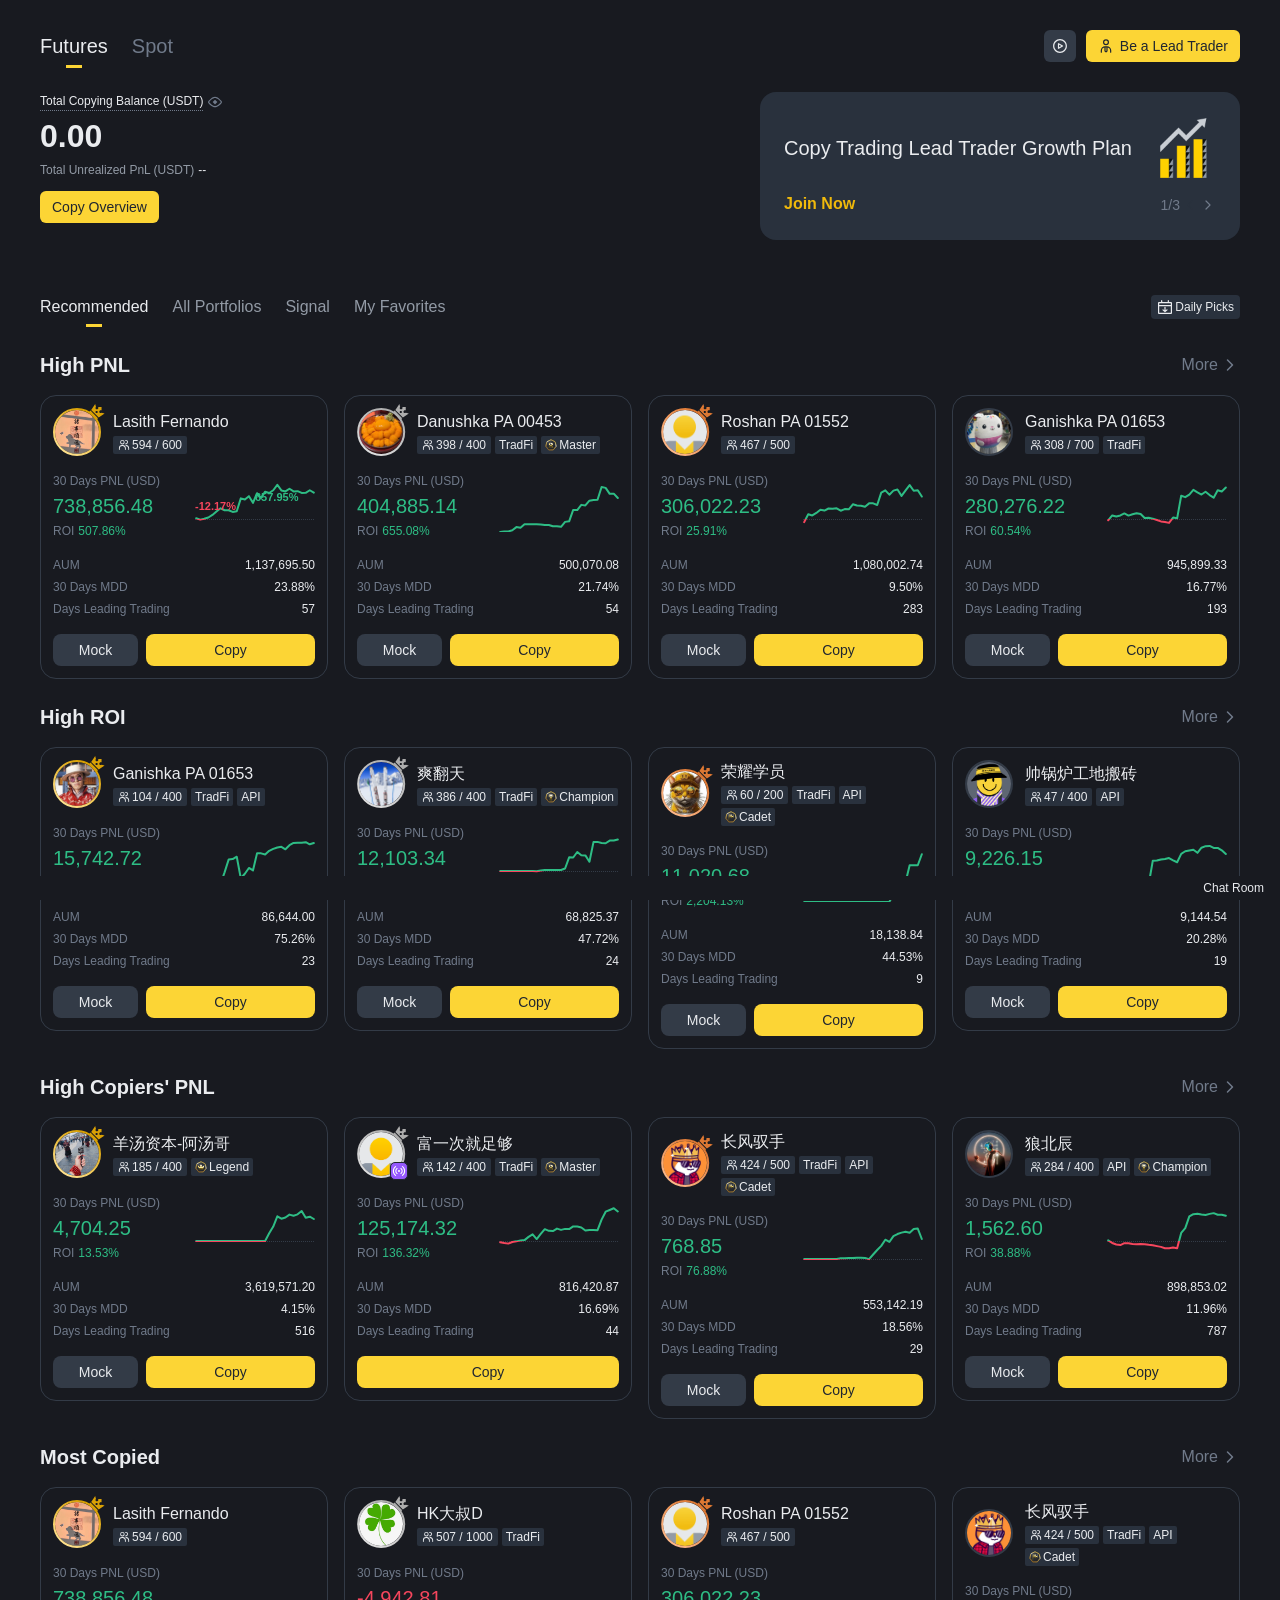
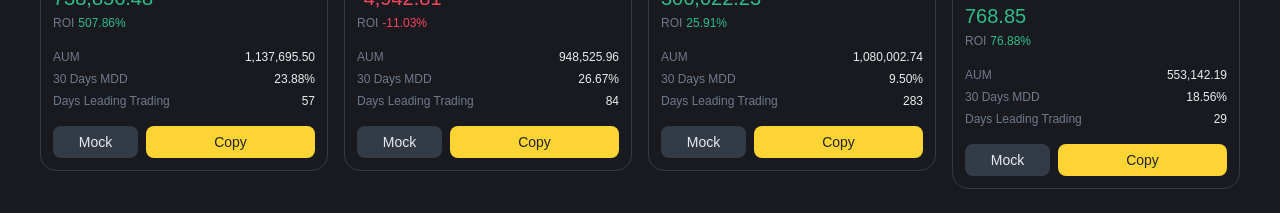
